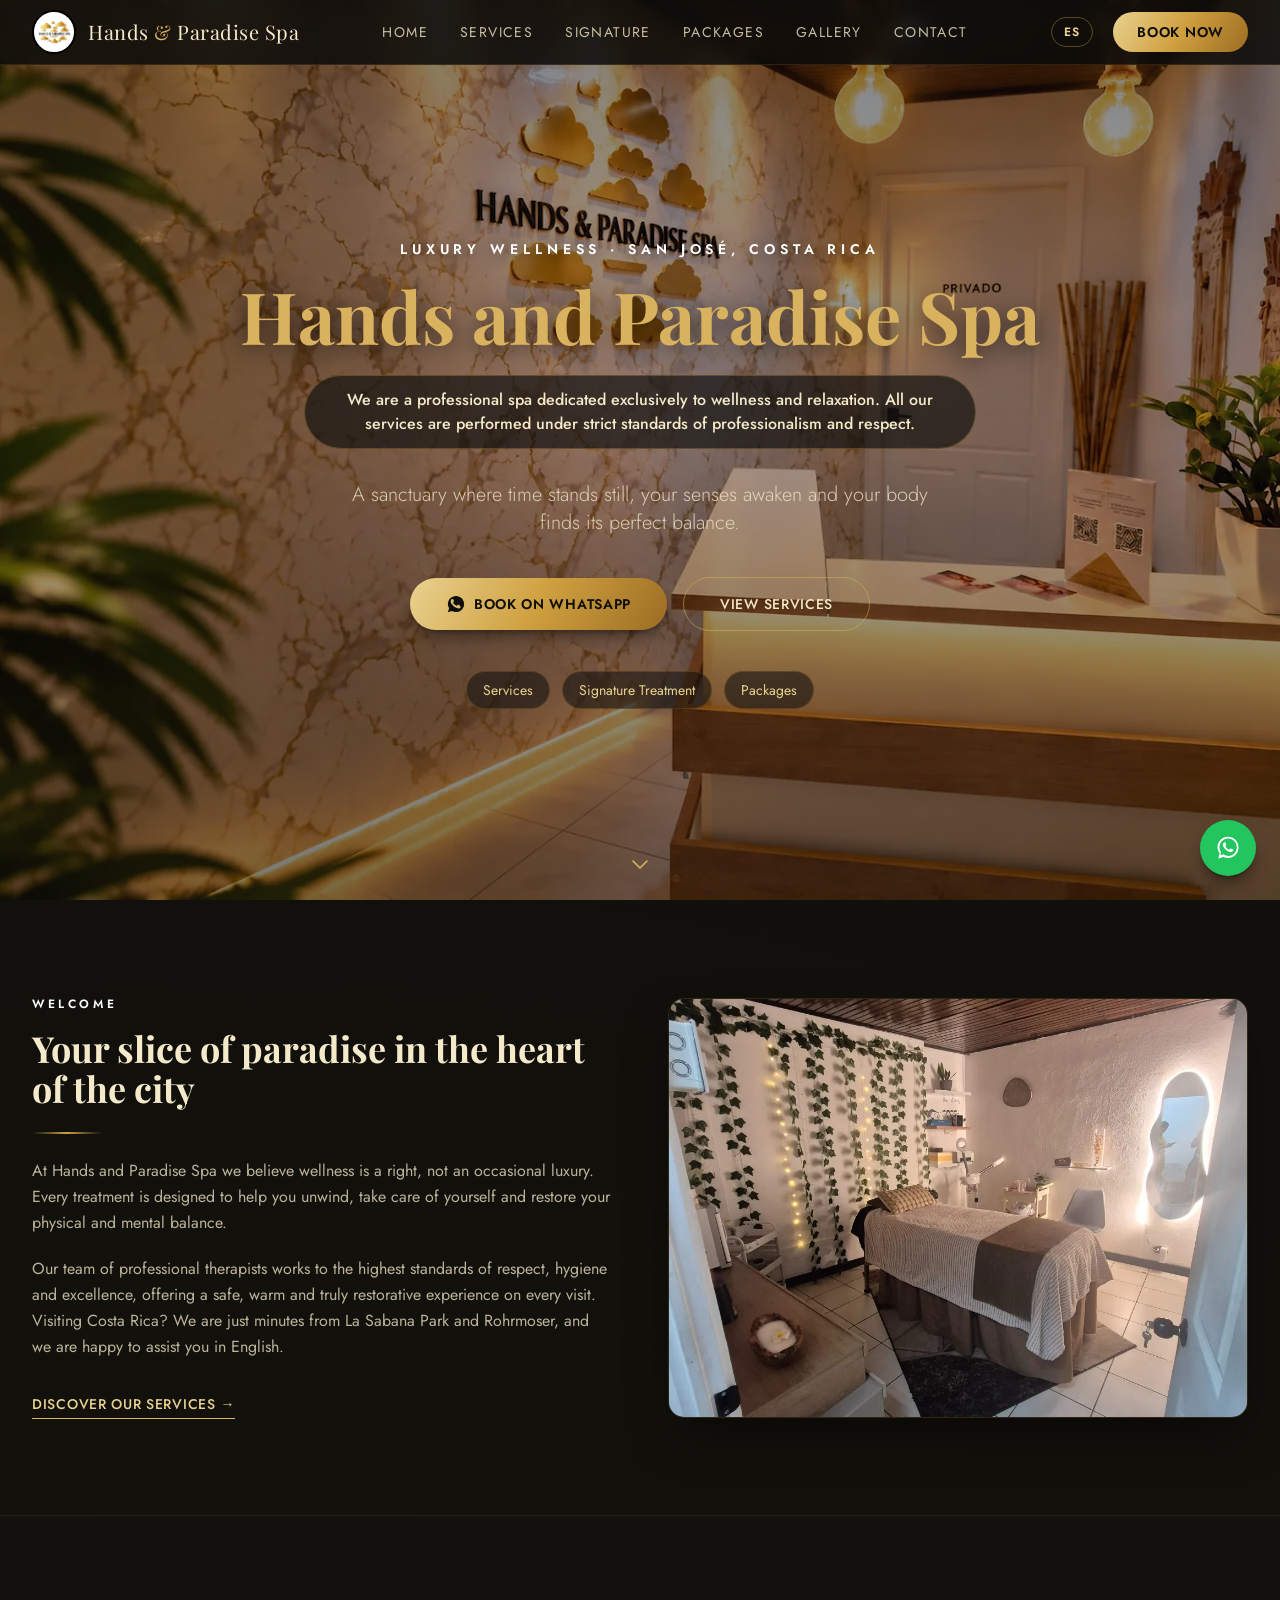
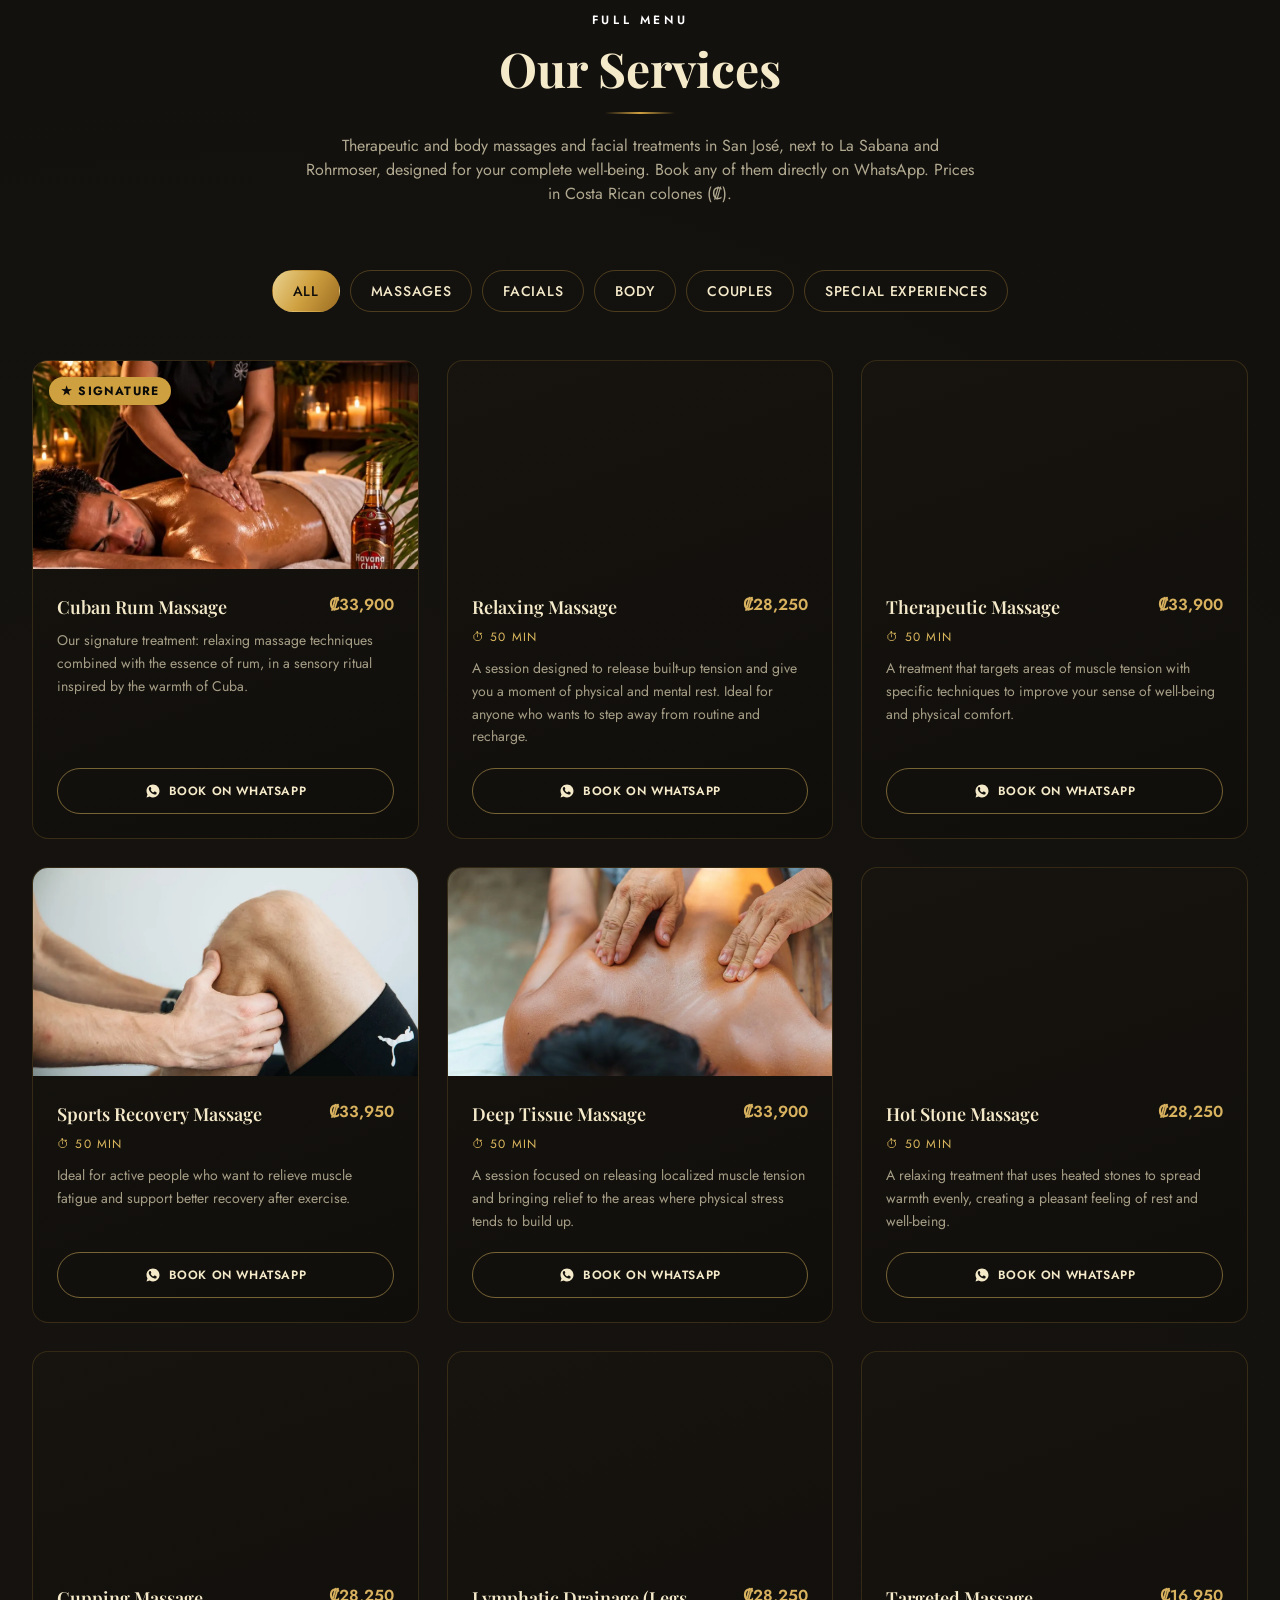
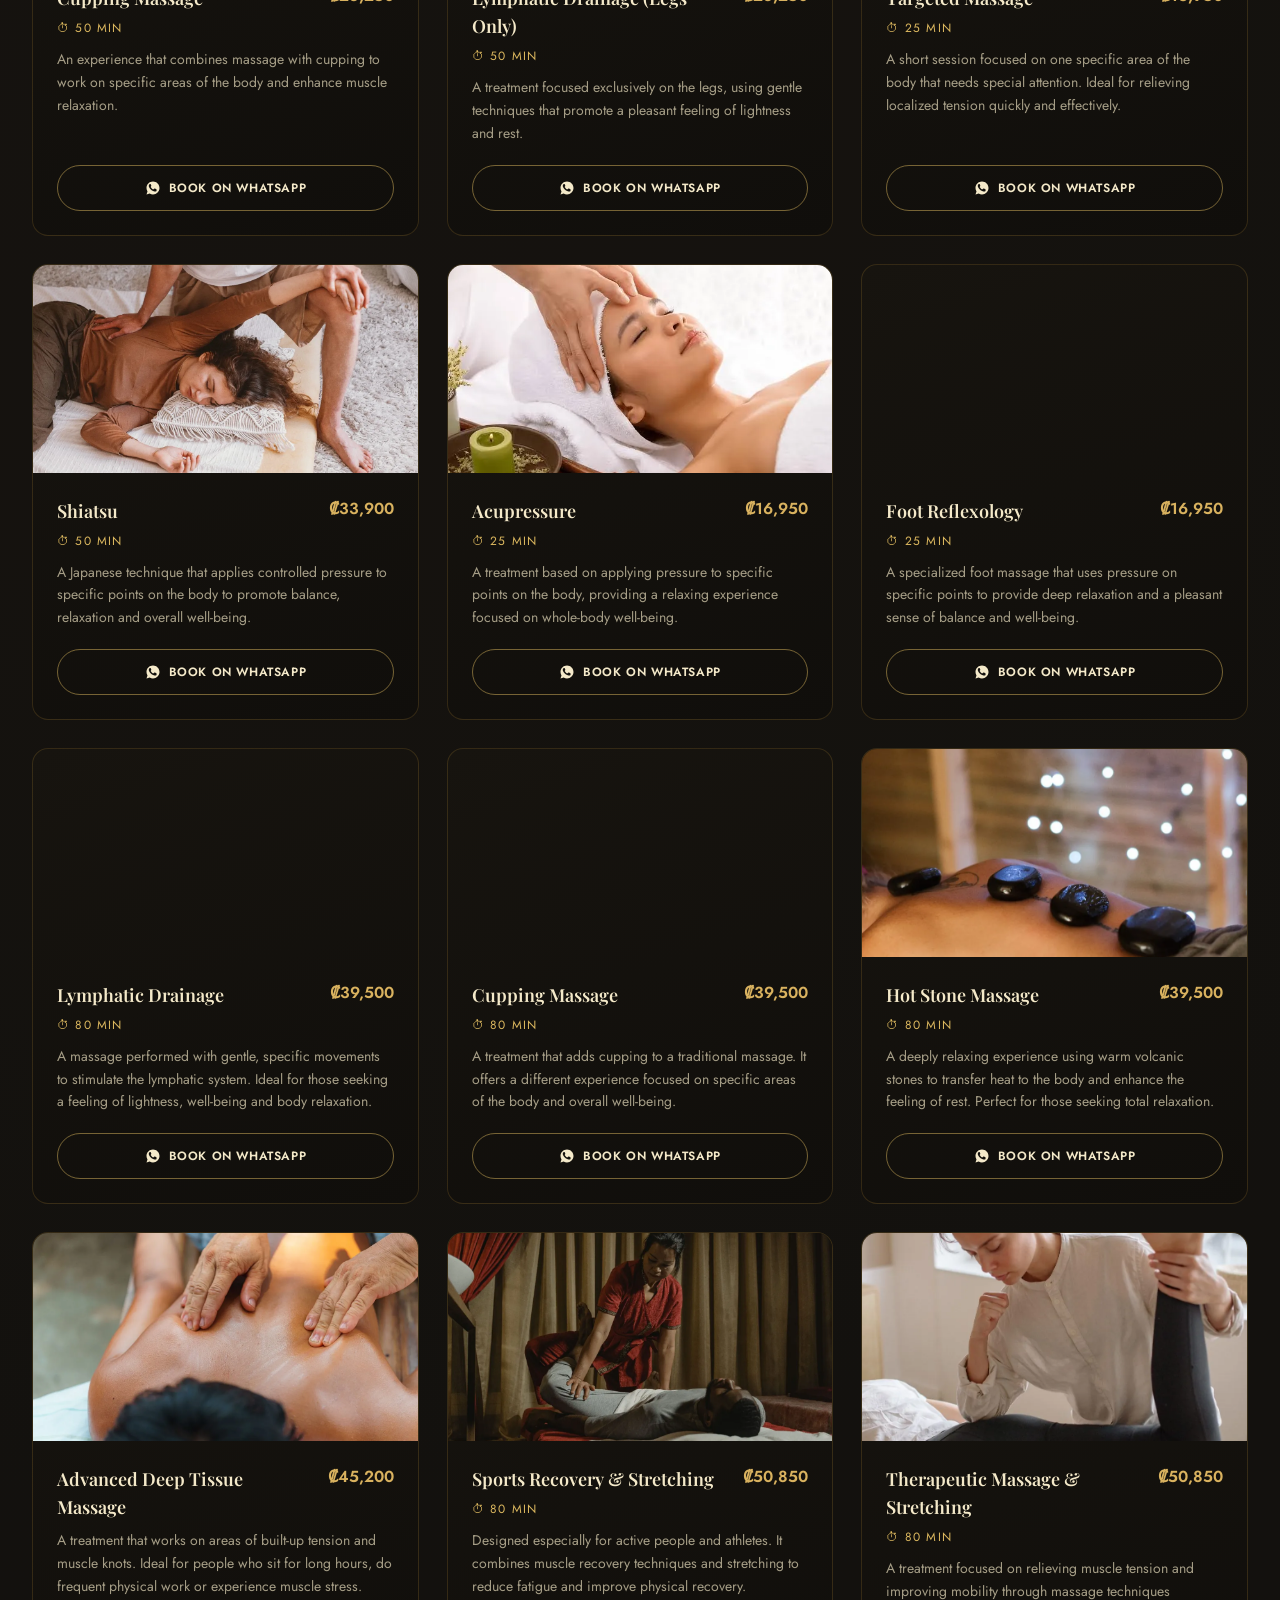
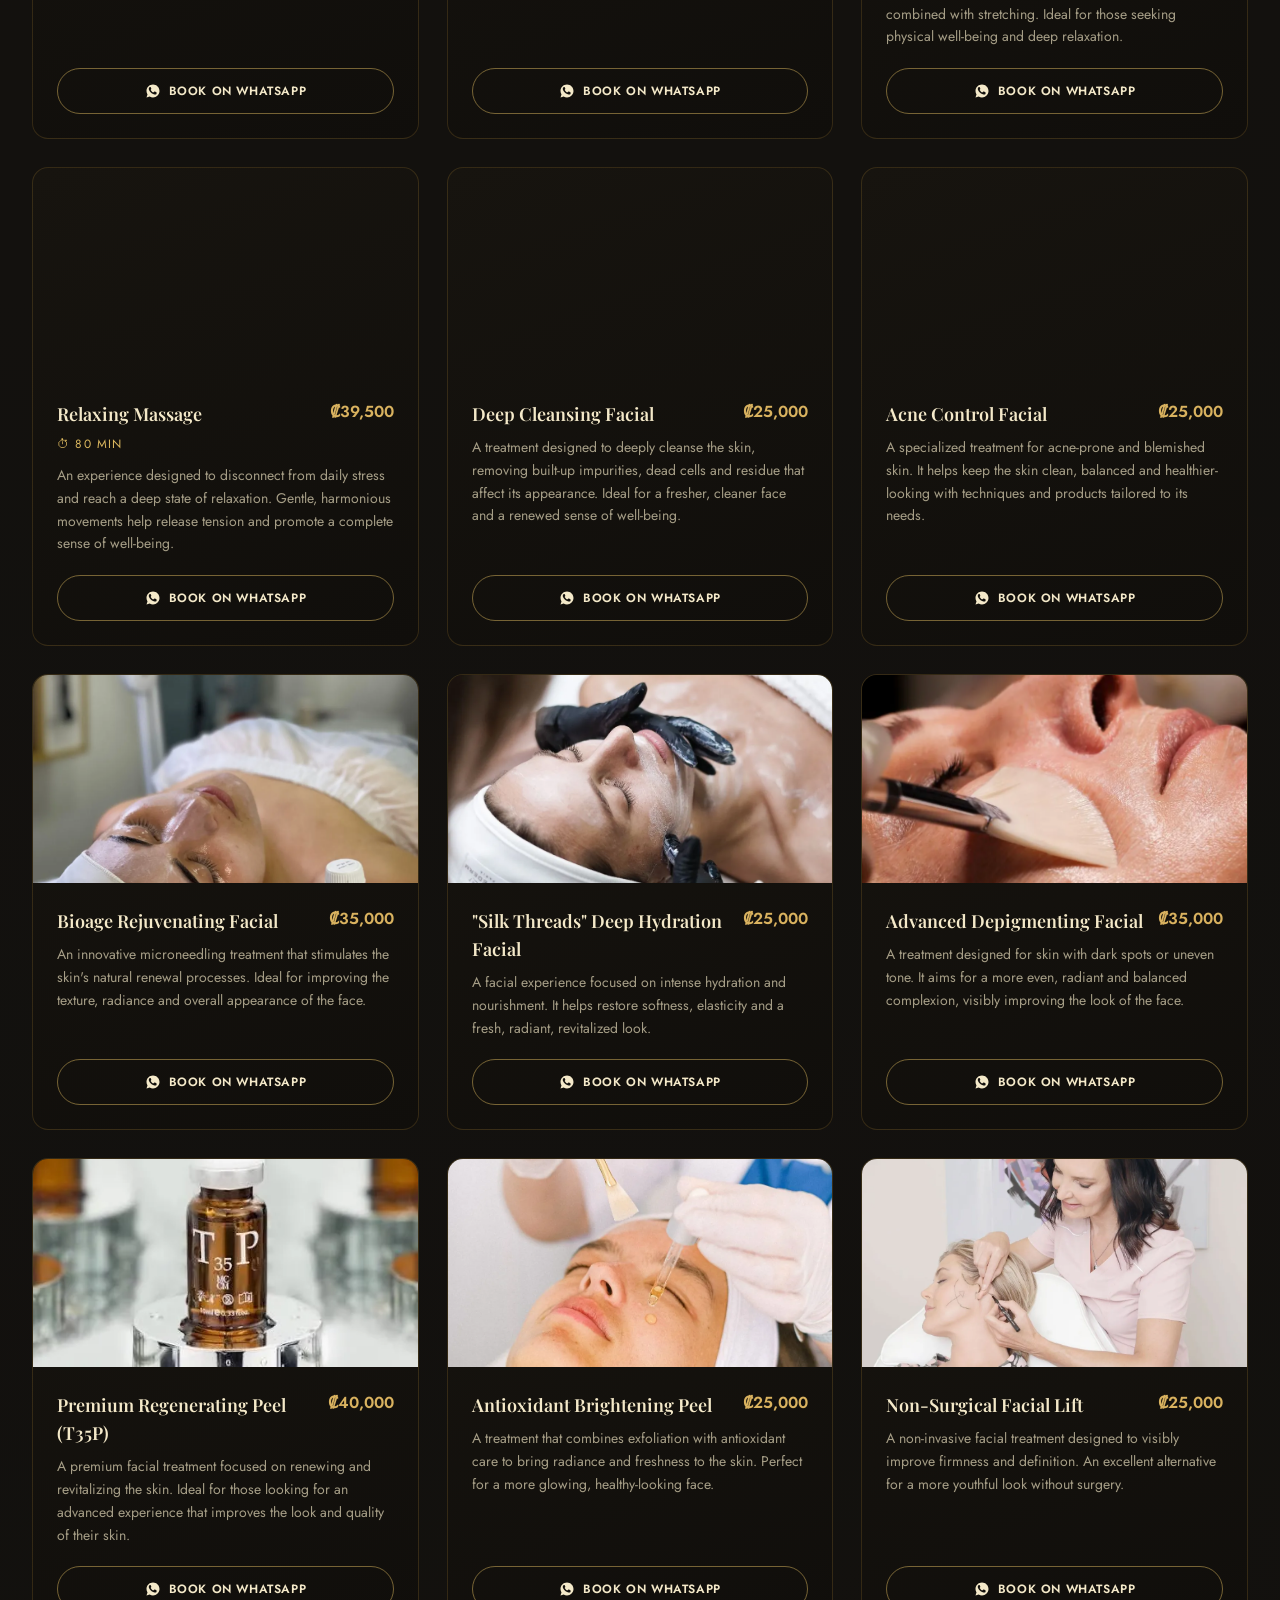
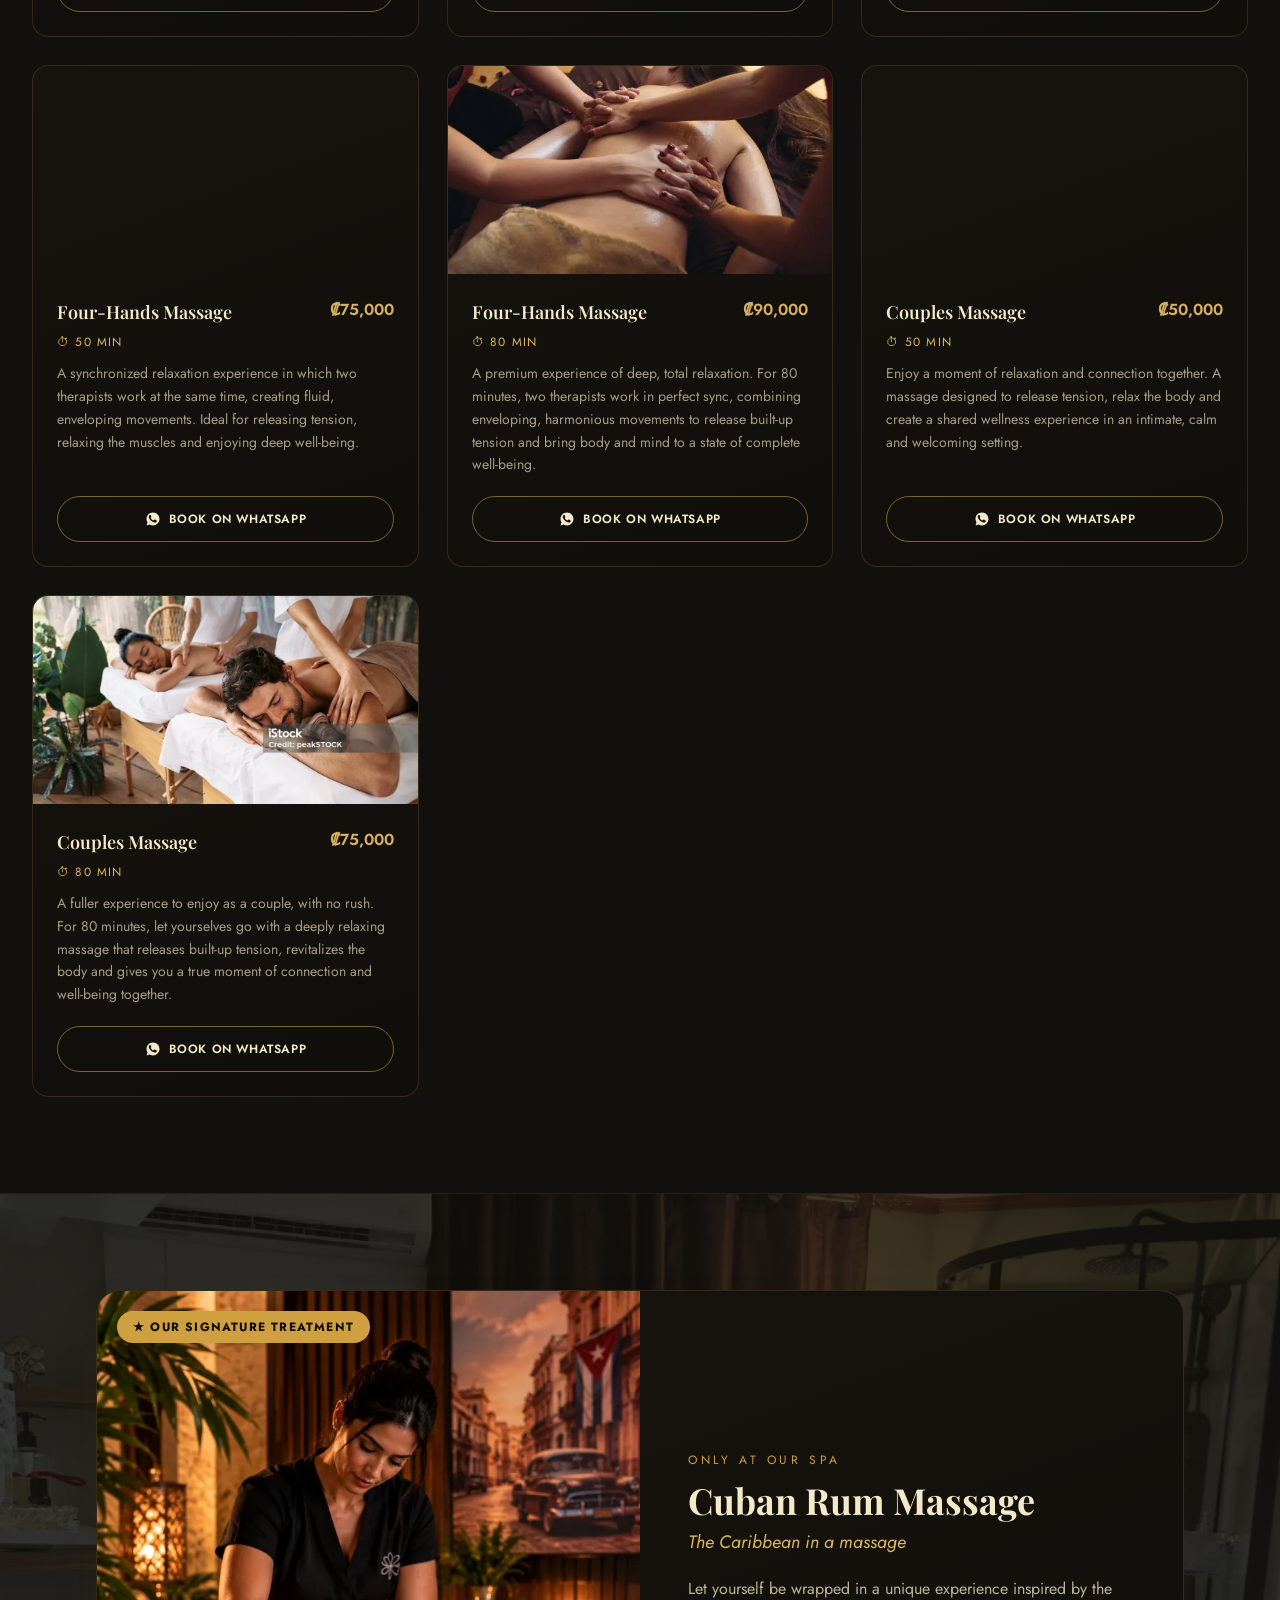
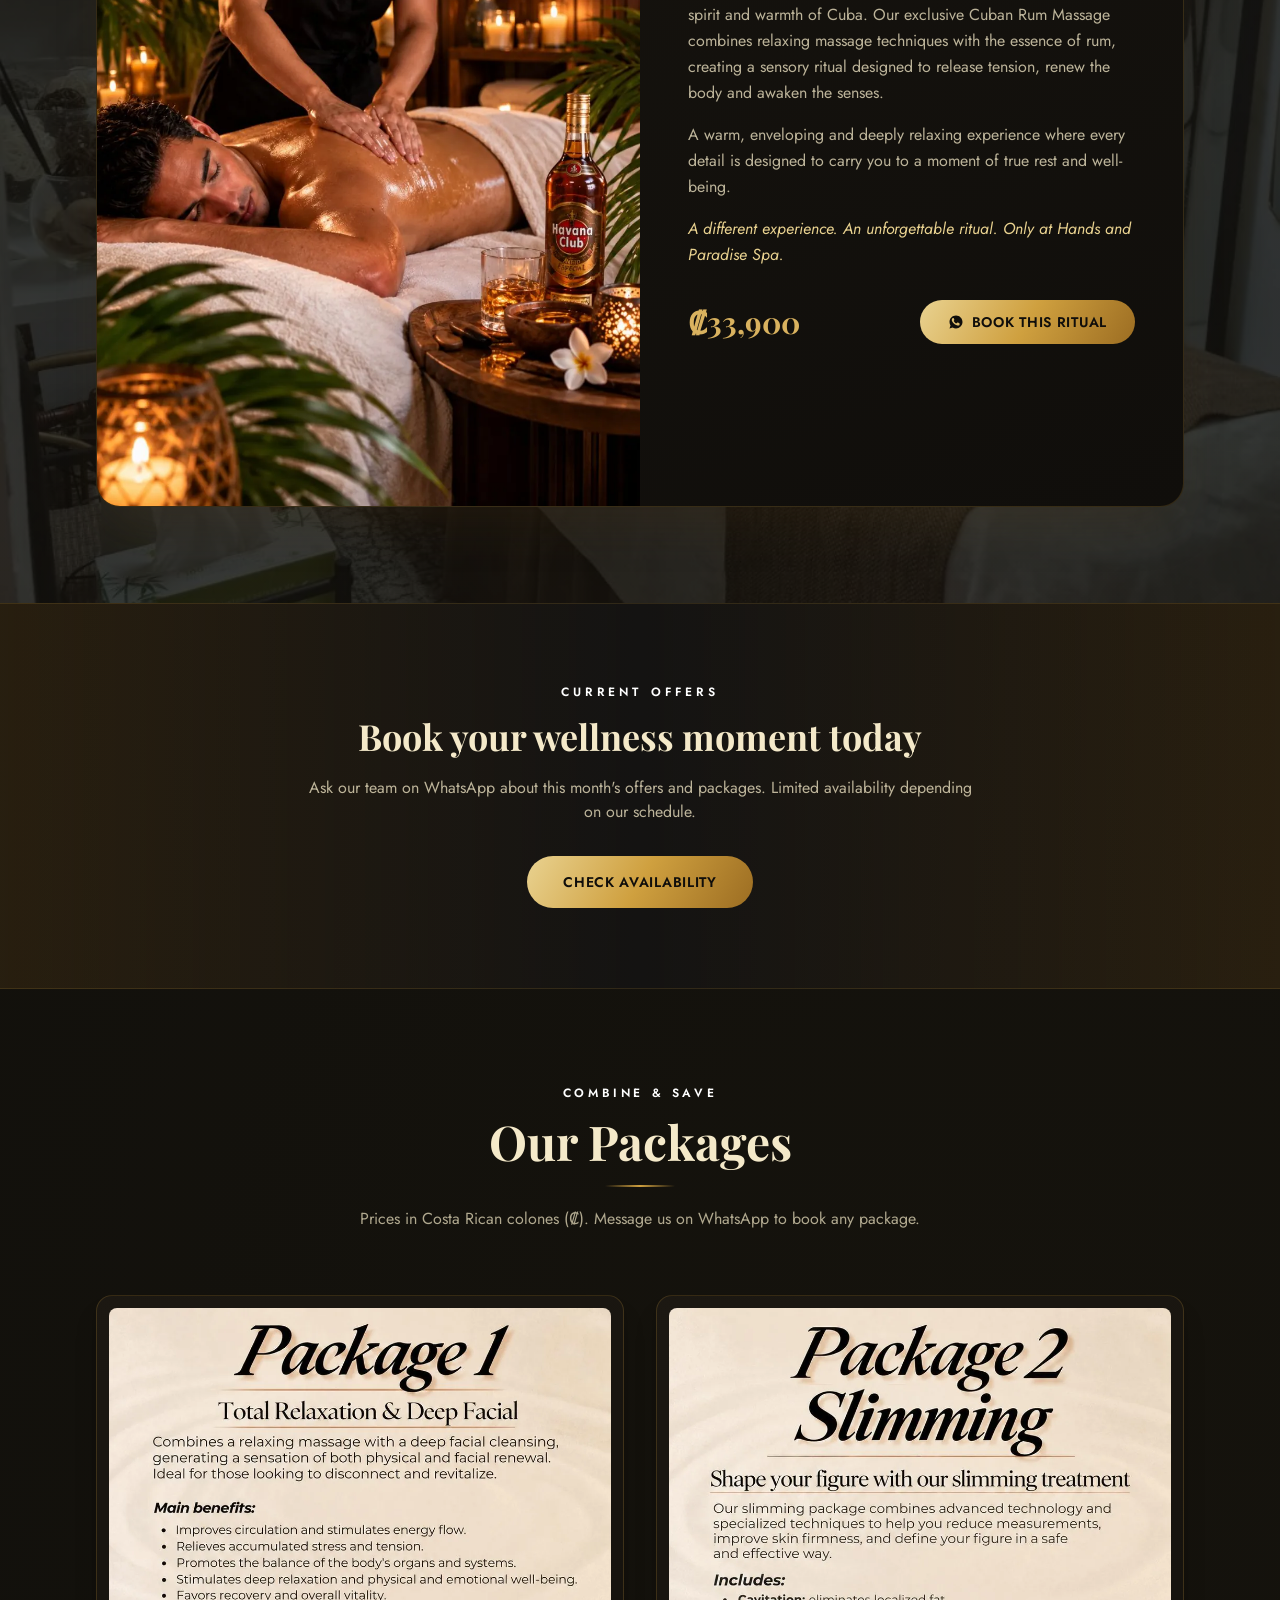
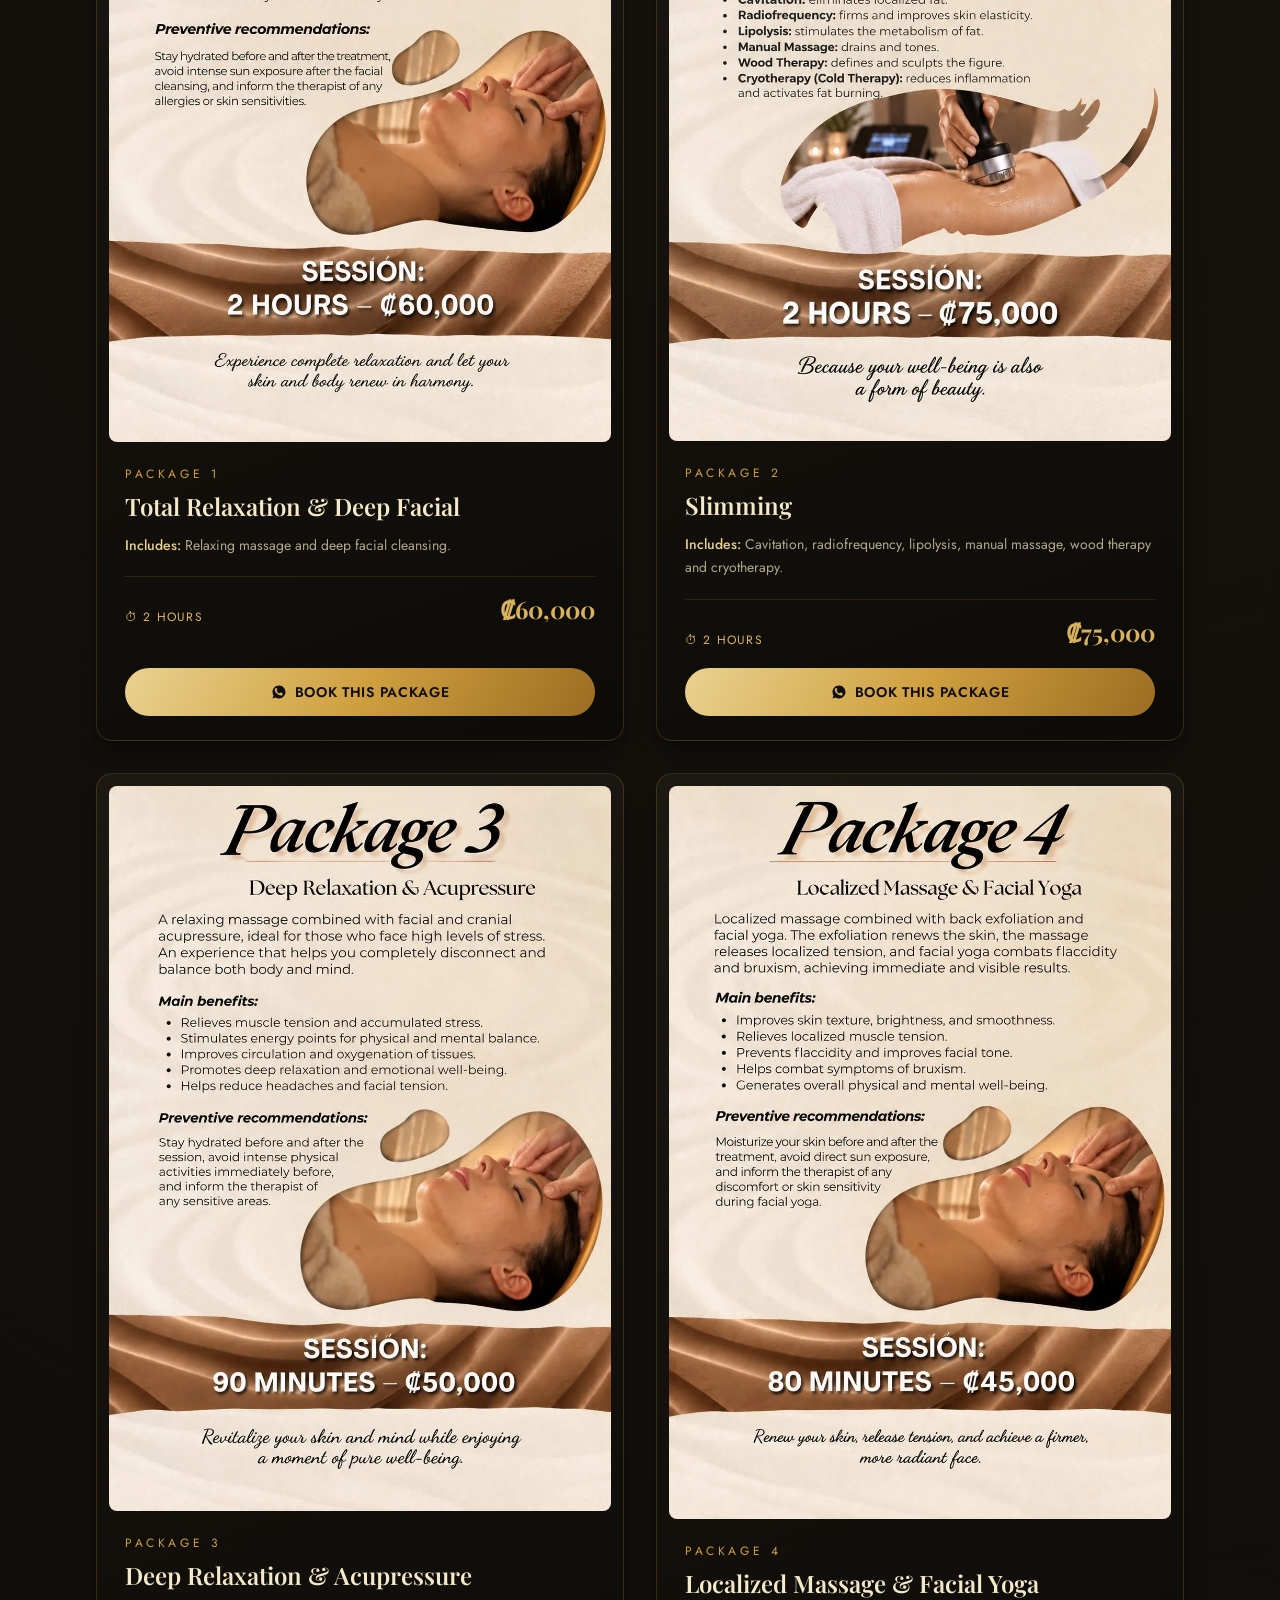
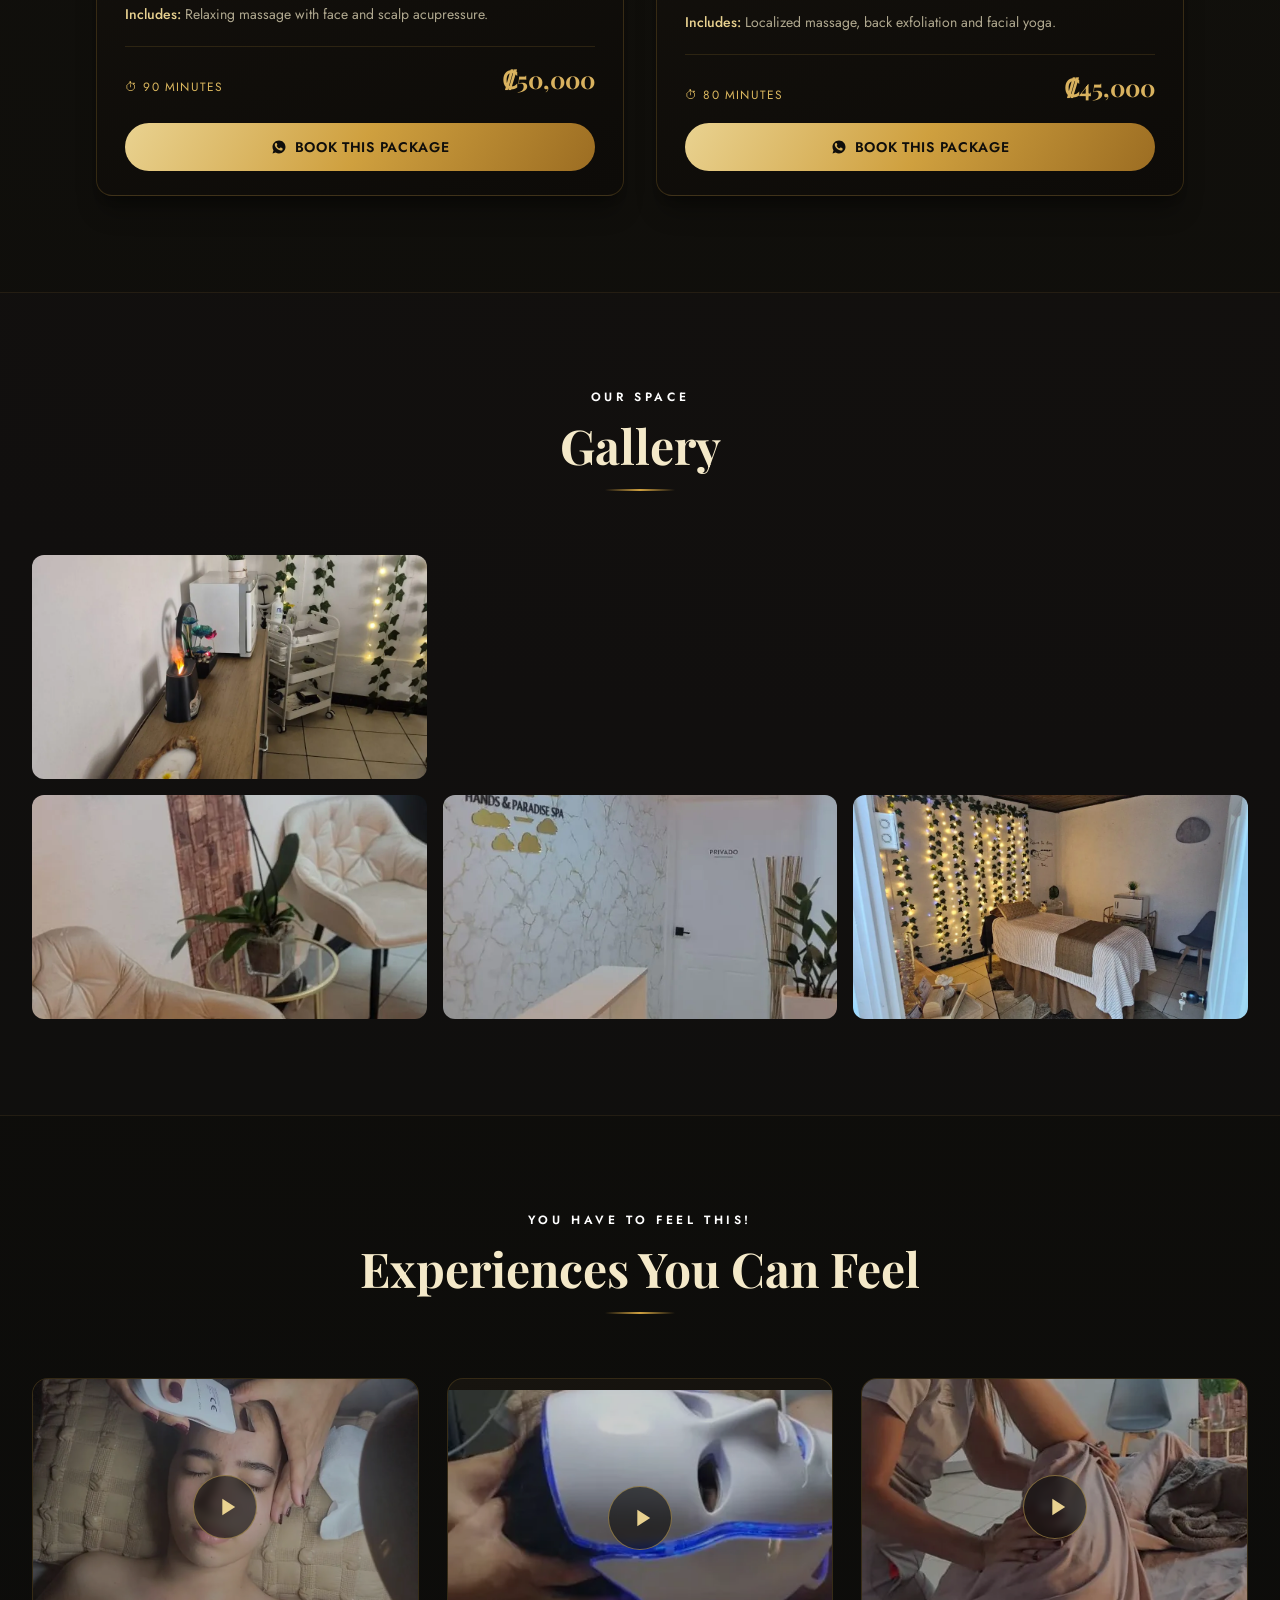
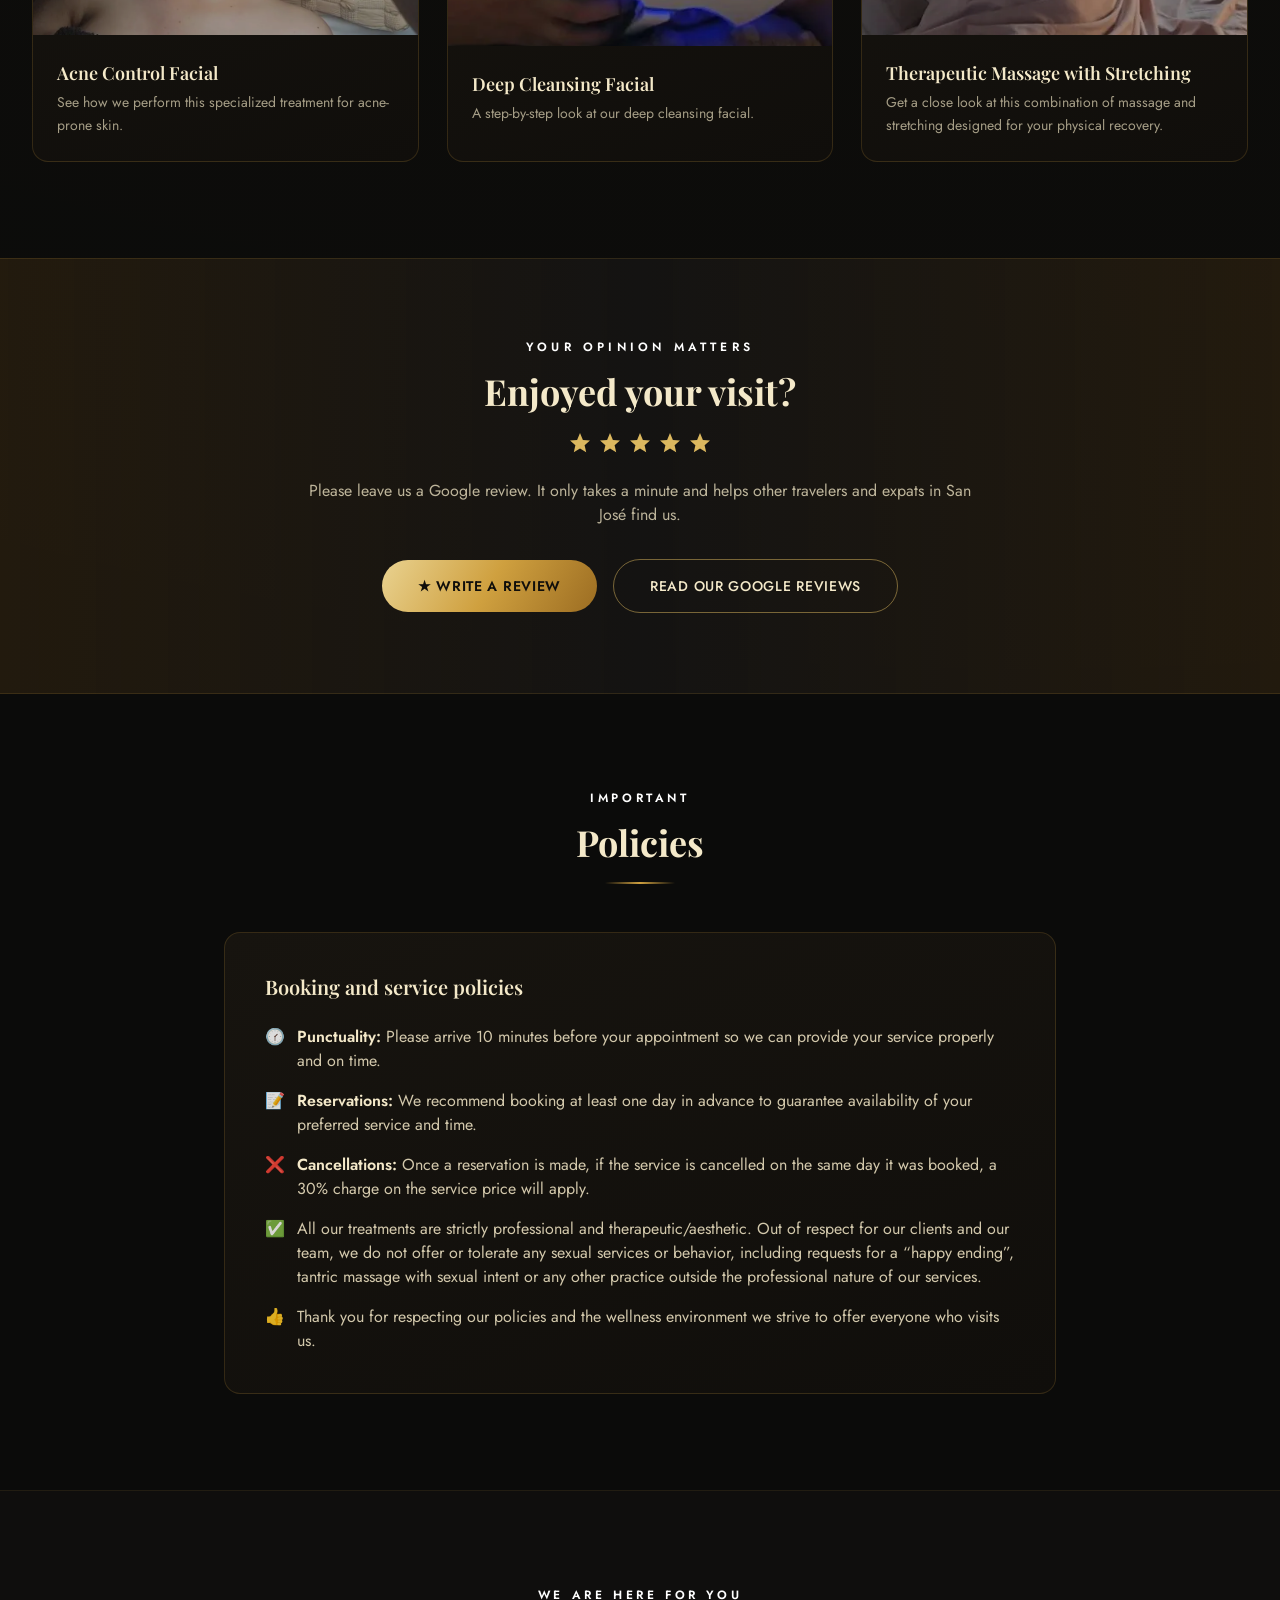
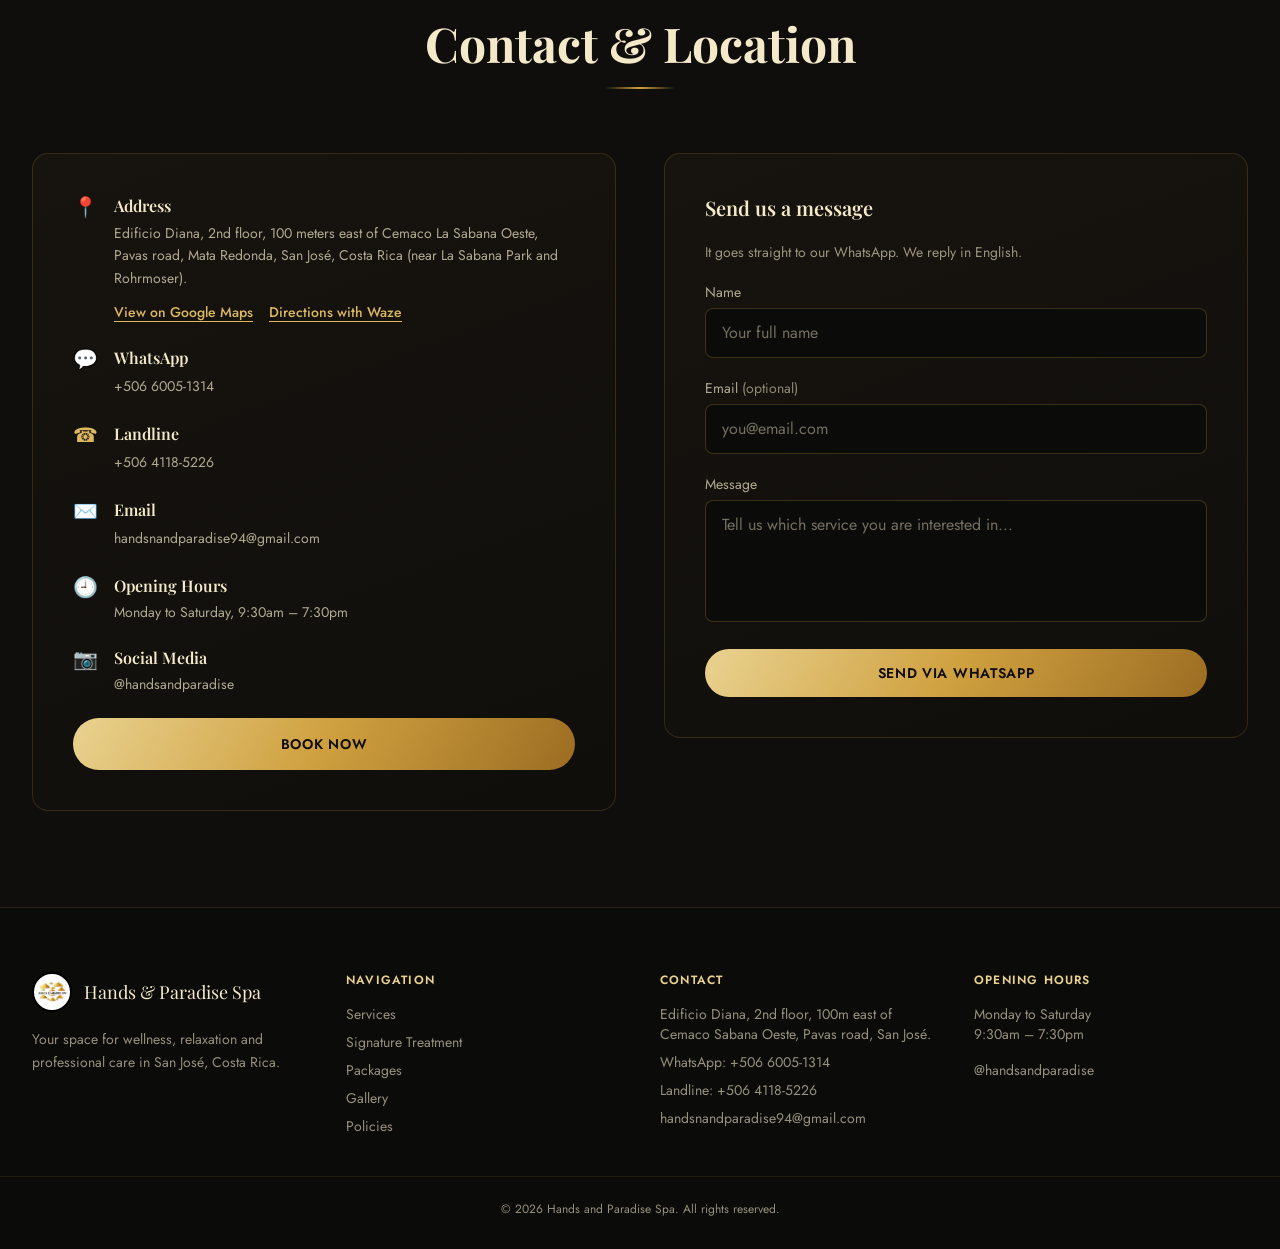
==== en/index.html @ 5fa5d36f "Optimiza rendimiento, SEO local, reservas por WhatsApp y accesibilidad - Portada local en WebP (1,7 " ====
<!DOCTYPE html>
<html lang="en">
<head>
<meta charset="UTF-8">
<meta name="viewport" content="width=device-width, initial-scale=1.0">
<meta name="color-scheme" content="dark">
<meta name="theme-color" content="#0b0b0a">
<script>document.documentElement.classList.add('js');</script>
<title>Day Spa in San José, Costa Rica · La Sabana &amp; Rohrmoser | Hands &amp; Paradise</title>
<meta name="description" content="Hands and Paradise Spa in San José, Costa Rica (La Sabana / Rohrmoser): therapeutic massage, couples massage, hot stones, facials and wellness packages. English-friendly. Book on WhatsApp.">
<meta name="robots" content="index, follow">
<meta name="author" content="Hands and Paradise Spa">
<link rel="canonical" href="https://handsandparadisespa.com/en/">
<link rel="alternate" hreflang="es" href="https://handsandparadisespa.com/">
<link rel="alternate" hreflang="en" href="https://handsandparadisespa.com/en/">
<link rel="alternate" hreflang="x-default" href="https://handsandparadisespa.com/">

<meta property="og:title" content="Day Spa in San José, Costa Rica · La Sabana &amp; Rohrmoser | Hands &amp; Paradise">
<meta property="og:description" content="Massage, facials and premium wellness packages near La Sabana, San José, Costa Rica.">
<meta property="og:type" content="website">
<meta property="og:url" content="https://handsandparadisespa.com/en/">
<meta property="og:image" content="https://handsandparadisespa.com/img/portada-hands-and-paradise-spa-og.jpg">
<meta property="og:image:width" content="1200">
<meta property="og:image:height" content="675">
<meta property="og:image:alt" content="Reception at Hands and Paradise Spa with warm lighting">
<meta property="og:locale" content="en_US">
<meta property="og:locale:alternate" content="es_CR">
<meta property="og:site_name" content="Hands and Paradise Spa">

<meta name="twitter:card" content="summary_large_image">
<meta name="twitter:title" content="Day Spa in San José, Costa Rica · La Sabana &amp; Rohrmoser | Hands &amp; Paradise">
<meta name="twitter:description" content="Massage, facials and premium wellness packages in San José, Costa Rica.">
<meta name="twitter:image" content="https://handsandparadisespa.com/img/portada-hands-and-paradise-spa-og.jpg">

<script type="application/ld+json">
{
  "@context": "https://schema.org",
  "@type": "DaySpa",
  "@id": "https://handsandparadisespa.com/#spa",
  "name": "Hands and Paradise Spa",
  "description": "Hands and Paradise Spa: therapeutic massage, facials and premium wellness experiences in San José, Costa Rica (La Sabana Oeste / Rohrmoser area).",
  "url": "https://handsandparadisespa.com/en/",
  "inLanguage": "en",
  "telephone": "+506 6005-1314",
  "email": "handsnandparadise94@gmail.com",
  "address": {
    "@type": "PostalAddress",
    "streetAddress": "Mata Redonda, 100 metros Este de Cemaco La Sabana Oeste, carretera Pavas, Edificio Diana, 2da planta",
    "addressLocality": "San José",
    "addressRegion": "San José",
    "addressCountry": "CR"
  },
  "geo": {
    "@type": "GeoCoordinates",
    "latitude": 9.93643,
    "longitude": -84.11182
  },
  "areaServed": [
    "La Sabana",
    "Rohrmoser",
    "Pavas",
    "San José, Costa Rica"
  ],
  "hasMap": "https://maps.app.goo.gl/EFnR2uUWaTrLCwTR7?g_st=aw",
  "openingHoursSpecification": {
    "@type": "OpeningHoursSpecification",
    "dayOfWeek": [
      "Monday",
      "Tuesday",
      "Wednesday",
      "Thursday",
      "Friday",
      "Saturday"
    ],
    "opens": "09:30",
    "closes": "19:30"
  },
  "priceRange": "₡16.950 – ₡90.000",
  "currenciesAccepted": "CRC",
  "image": [
    "https://handsandparadisespa.com/img/portada-hands-and-paradise-spa-og.jpg",
    "https://handsandparadisespa.com/img/portada-hands-and-paradise-spa.webp"
  ],
  "logo": "https://handsandparadisespa.com/img/favicon-512.png"
}
</script>
<!-- REVISAR: geo sale del enlace de Waze (hd1u0tbzeu); confirmar que coincide con el pin de Google Business. sameAs (Instagram/Facebook) pendiente de URLs exactas. -->

<link rel="icon" href="/favicon.ico" sizes="48x48">
<link rel="icon" type="image/png" sizes="192x192" href="/img/favicon-192.png">
<link rel="icon" type="image/png" sizes="512x512" href="/img/favicon-512.png">
<link rel="apple-touch-icon" href="/img/apple-touch-icon.png">

<link rel="preload" as="image" href="/img/portada-hands-and-paradise-spa.webp" imagesrcset="/img/portada-hands-and-paradise-spa-960.webp 960w, /img/portada-hands-and-paradise-spa.webp 1600w" imagesizes="100vw" fetchpriority="high">
<link rel="preconnect" href="https://fonts.googleapis.com">
<link rel="preconnect" href="https://fonts.gstatic.com" crossorigin>
<link href="https://fonts.googleapis.com/css2?family=Playfair+Display:wght@500;600;700;800&family=Jost:wght@300;400;500;600&display=swap" rel="stylesheet">

<link rel="stylesheet" href="/css/styles.css">

<style>
  :root { color-scheme: dark; }
  html { scroll-behavior: smooth; }
  body { font-family: 'Jost', sans-serif; background-color: #0b0b0a; color: #f4ecd8; }
  h1, h2, h3, .font-display { font-family: 'Playfair Display', serif; }

  ::selection { background: #cfa03f; color: #0b0b0a; }

  .gold-text { color: #d9b25f; }
  .gold-grad {
    background: linear-gradient(120deg, #f4e9c9, #cfa03f 45%, #7d551c 70%, #e9d290);
    -webkit-background-clip: text;
    background-clip: text;
    color: transparent;
    -webkit-text-fill-color: transparent;
  }
  .gold-line {
    width: 70px; height: 2px;
    background: linear-gradient(90deg, transparent, #cfa03f, transparent);
  }
  .card-surface {
    background: linear-gradient(160deg, #17140f, #100e0b);
    border: 1px solid rgba(207,160,63,0.18);
  }
  .card-surface:hover {
    border-color: rgba(207,160,63,0.55);
    transform: translateY(-4px);
  }
  .btn-primary {
    background: linear-gradient(120deg, #e9d290, #cfa03f, #9c6d22);
    color: #100e0b;
  }
  .btn-primary:hover { filter: brightness(1.08); }

  .js .reveal { opacity: 0; transform: translateY(28px); transition: opacity .8s ease, transform .8s ease; }
  .js .reveal.visible { opacity: 1; transform: translateY(0); }

  .nav-link { position: relative; }
  .nav-link::after {
    content: ""; position: absolute; left: 0; bottom: -4px; width: 0%; height: 1px;
    background: #cfa03f; transition: width .3s ease;
  }
  .nav-link:hover::after { width: 100%; }

  .focus-gold:focus-visible {
    outline: 2px solid #cfa03f;
    outline-offset: 3px;
  }

  ::-webkit-scrollbar { width: 10px; }
  ::-webkit-scrollbar-track { background: #0b0b0a; }
  ::-webkit-scrollbar-thumb { background: #7d551c; border-radius: 10px; }

  .texture {
    background-image: radial-gradient(circle at 20% 20%, rgba(207,160,63,0.06), transparent 40%),
                       radial-gradient(circle at 80% 60%, rgba(207,160,63,0.05), transparent 45%);
  }

  #reserva-modal, #toast, #video-modal {
    transition: opacity .3s ease, transform .3s ease;
  }

  .package-frame {
    background: linear-gradient(160deg, #1c1812, #0d0b08);
  }

  .hero-in { animation: heroIn .9s ease both; }
  @keyframes heroIn { from { transform: translateY(18px); } to { transform: none; } }

  .filter-btn[aria-pressed="true"] {
    background: linear-gradient(120deg, #e9d290, #cfa03f, #9c6d22);
    color: #100e0b;
    border-color: transparent;
  }

  @media (prefers-reduced-motion: reduce) {
    html { scroll-behavior: auto; }
    *, *::before, *::after {
      animation-duration: .01ms !important;
      animation-iteration-count: 1 !important;
      transition-duration: .01ms !important;
    }
    .js .reveal { opacity: 1; transform: none; }
    .card-surface:hover { transform: none; }
  }
</style>
</head>
<body class="antialiased texture">

<!-- NAV -->
<header class="fixed top-0 inset-x-0 z-50 bg-ink-900/85 backdrop-blur border-b border-gold-400/15">
  <div class="max-w-7xl mx-auto px-5 sm:px-8 flex items-center justify-between h-18 py-2.5">
    <a href="#inicio" class="flex items-center gap-3 focus-gold rounded">
      <img src="/img/logo-de-hands-and-paradise-spa.webp" width="600" height="400" alt="Hands and Paradise Spa logo" class="h-11 w-11 object-contain rounded-full border-2 border-black p-0.5 bg-white">
      <span class="font-display text-lg sm:text-xl tracking-wide text-gold-100">Hands <span class="gold-text">&amp;</span> Paradise <span class="hidden sm:inline">Spa</span></span>
    </a>

    <nav class="hidden lg:flex items-center gap-8 text-sm uppercase tracking-widest text-gold-100/80" aria-label="Main navigation">
      <a href="#inicio" class="nav-link hover:text-gold-300 focus-gold">Home</a>
      <a href="#servicios" class="nav-link hover:text-gold-300 focus-gold">Services</a>
      <a href="#insignia" class="nav-link hover:text-gold-300 focus-gold">Signature</a>
      <a href="#paquetes" class="nav-link hover:text-gold-300 focus-gold">Packages</a>
      <a href="#galeria" class="nav-link hover:text-gold-300 focus-gold">Gallery</a>
      <a href="#contacto" class="nav-link hover:text-gold-300 focus-gold">Contact</a>
    </nav>

    <div class="flex items-center gap-3 sm:gap-5">
    <a href="/" hreflang="es" lang="es" title="Ver esta página en español" class="focus-gold text-xs font-semibold uppercase tracking-widest text-gold-200 hover:text-gold-100 border border-gold-400/40 hover:border-gold-300 rounded-full px-3 py-1.5 transition">ES</a>
    <button onclick="abrirReserva()" class="hidden lg:inline-flex btn-primary font-semibold text-sm uppercase tracking-wider px-6 py-2.5 rounded-full transition focus-gold">
      Book Now
    </button>

    <button id="menuBtn" aria-label="Open menu" aria-expanded="false" aria-controls="mobileMenu" class="lg:hidden text-gold-200 focus-gold p-2">
      <svg xmlns="http://www.w3.org/2000/svg" class="h-7 w-7" fill="none" viewBox="0 0 24 24" stroke="currentColor" stroke-width="1.6">
        <path stroke-linecap="round" stroke-linejoin="round" d="M4 6h16M4 12h16M4 18h16" />
      </svg>
    </button>
    </div>
  </div>

  <!-- Mobile menu -->
  <div id="mobileMenu" class="lg:hidden hidden flex-col bg-ink-900 border-t border-gold-400/15 px-6 py-5 gap-1 text-gold-100">
    <a href="#inicio" class="py-3 border-b border-gold-400/10 focus-gold">Home</a>
    <a href="#servicios" class="py-3 border-b border-gold-400/10 focus-gold">Services</a>
    <a href="#insignia" class="py-3 border-b border-gold-400/10 focus-gold">Signature Treatment</a>
    <a href="#paquetes" class="py-3 border-b border-gold-400/10 focus-gold">Packages</a>
    <a href="#galeria" class="py-3 border-b border-gold-400/10 focus-gold">Gallery</a>
    <a href="#politicas" class="py-3 border-b border-gold-400/10 focus-gold">Policies</a>
    <a href="#contacto" class="py-3 focus-gold">Contact</a>
    <button onclick="abrirReserva()" class="btn-primary mt-4 font-semibold text-sm uppercase tracking-wider px-6 py-3 rounded-full focus-gold">Book Now</button>
  </div>
</header>

<main>

<!-- HERO -->
<section id="inicio" class="relative min-h-screen flex items-center justify-center pt-28 pb-16 overflow-hidden">
  <div class="absolute inset-0">
    <img src="/img/portada-hands-and-paradise-spa.webp" srcset="/img/portada-hands-and-paradise-spa-960.webp 960w, /img/portada-hands-and-paradise-spa.webp 1600w" sizes="100vw" width="1600" height="900" fetchpriority="high" alt="Reception at Hands and Paradise Spa in La Sabana Oeste, San José, with warm lighting and luxury decor" class="w-full h-full object-cover">
    <div class="absolute inset-0 bg-gradient-to-b from-ink-900/50 via-ink-900/35 to-ink-900/55"></div>
  </div>

  <div class="relative z-10 max-w-4xl mx-auto px-6 text-center">
    <p class="hero-in uppercase tracking-[0.35em] text-white text-xs sm:text-sm mb-5 font-semibold" style="text-shadow: 0 2px 16px rgba(0,0,0,0.65)">Luxury Wellness<span class="hidden sm:inline"> · </span><br class="sm:hidden">San José, Costa Rica</p>
    <h1 class="hero-in font-display text-4xl sm:text-6xl md:text-7xl leading-tight gold-text font-bold mb-6" style="text-shadow: 0 4px 24px rgba(0,0,0,0.65)">
      Hands and Paradise Spa
    </h1>

    <p class="hero-in inline-block bg-ink-800/70 border border-gold-400/30 rounded-full px-5 py-3 text-sm sm:text-base font-medium text-gold-100 mb-8 max-w-2xl leading-relaxed">
      We are a professional spa dedicated exclusively to wellness and relaxation. All our services are performed under strict standards of professionalism and respect.
    </p>

    <p class="hero-in text-gold-100/80 text-lg sm:text-xl font-light mb-10 max-w-xl mx-auto">
      A sanctuary where time stands still, your senses awaken and your body finds its perfect balance.
    </p>

    <div class="hero-in flex flex-col sm:flex-row items-center justify-center gap-4">
      <a href="https://wa.me/50660051314?text=Hi%2C%20I%20would%20like%20to%20book%20an%20appointment%20at%20Hands%20and%20Paradise%20Spa" target="_blank" rel="noopener" data-track="whatsapp" data-service="general" class="btn-primary inline-flex items-center justify-center gap-2 font-semibold uppercase tracking-wider px-9 py-4 rounded-full text-sm shadow-lg shadow-black/40 focus-gold w-full sm:w-auto">
        <svg xmlns="http://www.w3.org/2000/svg" viewBox="0 0 32 32" class="h-5 w-5" fill="currentColor" aria-hidden="true"><path d="M16 3C8.8 3 3 8.8 3 15.9c0 2.5.7 4.9 2 7L3 29l6.3-2a13 13 0 0 0 6.7 1.8c7.2 0 13-5.8 13-12.9S23.2 3 16 3zm7.6 18.3c-.3.9-1.9 1.7-2.6 1.8-.7.1-1.5.2-4.9-1.1-4.1-1.7-6.7-5.8-6.9-6.1-.2-.3-1.6-2.2-1.6-4.1 0-2 1-2.9 1.4-3.3.3-.4.8-.5 1-.5h.7c.2 0 .5 0 .8.6l1.1 2.7c.1.2.2.5 0 .8l-.4.6-.6.6c-.2.2-.4.4-.2.8.2.4 1 1.7 2.2 2.7 1.5 1.3 2.7 1.7 3.1 1.9.4.2.6.2.8-.1l1.2-1.4c.3-.4.5-.3.9-.2l2.6 1.2c.4.2.6.3.7.4.1.2.1.9-.2 1.8z"/></svg>Book on WhatsApp
      </a>
      <a href="#servicios" class="border border-gold-300/50 text-gold-100 hover:bg-gold-300/10 font-medium uppercase tracking-wider px-9 py-4 rounded-full text-sm transition focus-gold w-full sm:w-auto text-center">
        View Services
      </a>
    </div>

    <div class="hero-in flex flex-wrap items-center justify-center gap-3 mt-10 text-xs sm:text-sm">
      <a href="#servicios" class="px-4 py-2 rounded-full bg-ink-800/60 border border-gold-400/20 hover:border-gold-300 text-gold-200 transition focus-gold">Services</a>
      <a href="#insignia" class="px-4 py-2 rounded-full bg-ink-800/60 border border-gold-400/20 hover:border-gold-300 text-gold-200 transition focus-gold">Signature Treatment</a>
      <a href="#paquetes" class="px-4 py-2 rounded-full bg-ink-800/60 border border-gold-400/20 hover:border-gold-300 text-gold-200 transition focus-gold">Packages</a>
    </div>
  </div>

  <div class="absolute bottom-6 left-1/2 -translate-x-1/2 text-gold-300 animate-bounce z-10" aria-hidden="true">
    <svg xmlns="http://www.w3.org/2000/svg" class="h-6 w-6" fill="none" viewBox="0 0 24 24" stroke="currentColor" stroke-width="1.5">
      <path stroke-linecap="round" stroke-linejoin="round" d="M19 9l-7 7-7-7" />
    </svg>
  </div>
</section>

<!-- BIENVENIDA / SOBRE NOSOTROS -->
<section class="max-w-7xl mx-auto px-6 sm:px-8 py-24 grid md:grid-cols-2 gap-14 items-center">
  <div class="reveal">
    <p class="uppercase tracking-[0.3em] text-white text-xs mb-4 font-semibold">Welcome</p>
    <h2 class="font-display text-3xl sm:text-4xl font-bold text-gold-100 mb-6 leading-snug">
      Your slice of paradise in the heart of the city
    </h2>
    <div class="gold-line mb-6"></div>
    <p class="text-gold-100/75 leading-relaxed mb-5">
      At Hands and Paradise Spa we believe wellness is a right, not an occasional luxury. Every treatment
      is designed to help you unwind, take care of yourself and restore your physical and mental balance.
    </p>
    <p class="text-gold-100/75 leading-relaxed mb-8">
      Our team of professional therapists works to the highest standards of respect, hygiene and
      excellence, offering a safe, warm and truly restorative experience on every visit. Visiting Costa Rica? We are
      just minutes from La Sabana Park and Rohrmoser, and we are happy to assist you in English.
    </p>
    <a href="#servicios" class="inline-block border-b border-gold-300 text-gold-200 hover:text-gold-100 font-medium uppercase tracking-wider text-sm pb-1 focus-gold">
      Discover our services →
    </a>
  </div>
  <div class="reveal">
    <img src="/img/terapeuta-profesional-preparando-una-experiencia-de-bienesta.webp" width="1050" height="1400" decoding="async" alt="Professional therapist preparing a wellness experience at Hands and Paradise Spa" loading="lazy" class="rounded-2xl w-full h-[420px] object-cover shadow-2xl shadow-black/50 border border-gold-400/15">
  </div>
</section>

<!-- SERVICIOS -->
<section id="servicios" class="py-24 bg-ink-800/40 border-y border-gold-400/10">
  <div class="max-w-7xl mx-auto px-6 sm:px-8">
    <div class="text-center max-w-2xl mx-auto mb-16 reveal">
      <p class="uppercase tracking-[0.3em] text-white text-xs mb-4 font-semibold">Full Menu</p>
      <h2 class="font-display text-3xl sm:text-5xl font-bold text-gold-100 mb-5">Our Services</h2>
      <div class="gold-line mx-auto mb-5"></div>
      <p class="text-gold-100/70">Therapeutic and body massages and facial treatments in San José, next to La Sabana and Rohrmoser, designed for your complete well-being. Book any of them directly on WhatsApp. Prices in Costa Rican colones (₡).</p>
    </div>

    <div class="reveal flex flex-wrap justify-center gap-2.5 mb-12" role="group" aria-label="Filter treatments">
      <button type="button" class="filter-btn border border-gold-400/30 text-gold-100 hover:border-gold-300 rounded-full px-5 py-2.5 text-xs sm:text-sm font-medium uppercase tracking-wider transition focus-gold" data-filter="todos" aria-pressed="true">All</button>
      <button type="button" class="filter-btn border border-gold-400/30 text-gold-100 hover:border-gold-300 rounded-full px-5 py-2.5 text-xs sm:text-sm font-medium uppercase tracking-wider transition focus-gold" data-filter="masajes" aria-pressed="false">Massages</button>
      <button type="button" class="filter-btn border border-gold-400/30 text-gold-100 hover:border-gold-300 rounded-full px-5 py-2.5 text-xs sm:text-sm font-medium uppercase tracking-wider transition focus-gold" data-filter="faciales" aria-pressed="false">Facials</button>
      <button type="button" class="filter-btn border border-gold-400/30 text-gold-100 hover:border-gold-300 rounded-full px-5 py-2.5 text-xs sm:text-sm font-medium uppercase tracking-wider transition focus-gold" data-filter="corporales" aria-pressed="false">Body</button>
      <button type="button" class="filter-btn border border-gold-400/30 text-gold-100 hover:border-gold-300 rounded-full px-5 py-2.5 text-xs sm:text-sm font-medium uppercase tracking-wider transition focus-gold" data-filter="parejas" aria-pressed="false">Couples</button>
      <button type="button" class="filter-btn border border-gold-400/30 text-gold-100 hover:border-gold-300 rounded-full px-5 py-2.5 text-xs sm:text-sm font-medium uppercase tracking-wider transition focus-gold" data-filter="especiales" aria-pressed="false">Special Experiences</button>
    </div>
    <p id="filtroEstado" class="sr-only" aria-live="polite"></p>

    <div class="grid sm:grid-cols-2 lg:grid-cols-3 gap-7">

      <article class="reveal card-surface rounded-2xl overflow-hidden transition-all duration-500 flex flex-col" data-cat="masajes especiales">
        <div class="relative">
        <img src="/img/masaje-cubano-con-ron-tratamiento-insignia-de-hands-and-para.webp" alt="Cuban Rum Massage, signature treatment at Hands and Paradise Spa" loading="lazy" decoding="async" width="933" height="1400" class="w-full h-52 object-cover">
        <span class="absolute top-4 left-4 bg-gold-400 text-ink-900 text-xs font-bold uppercase tracking-widest px-3 py-1.5 rounded-full shadow-lg">★ Signature</span>
      </div>
        <div class="p-6 flex flex-col flex-1">
          <div class="flex items-start justify-between gap-3 mb-2">
            <h3 class="font-display text-lg text-gold-100 font-semibold">Cuban Rum Massage</h3>
            <span class="gold-text font-semibold whitespace-nowrap">₡33,900</span>
          </div>
          <p class="text-gold-100/65 text-sm leading-relaxed mb-5">Our signature treatment: relaxing massage techniques combined with the essence of rum, in a sensory ritual inspired by the warmth of Cuba.</p>
          <a href="https://wa.me/50660051314?text=Hi%2C%20I%27d%20like%20to%20book%3A%20Cuban%20Rum%20Massage.%20What%20availability%20do%20you%20have%3F" target="_blank" rel="noopener" data-track="whatsapp" data-service="Cuban Rum Massage" class="mt-auto inline-flex items-center justify-center gap-2 w-full border border-gold-300/50 text-gold-100 hover:bg-gold-300/10 hover:border-gold-300 rounded-full px-5 py-3.5 text-xs font-semibold uppercase tracking-wider transition focus-gold"><svg xmlns="http://www.w3.org/2000/svg" viewBox="0 0 32 32" class="h-4 w-4" fill="currentColor" aria-hidden="true"><path d="M16 3C8.8 3 3 8.8 3 15.9c0 2.5.7 4.9 2 7L3 29l6.3-2a13 13 0 0 0 6.7 1.8c7.2 0 13-5.8 13-12.9S23.2 3 16 3zm7.6 18.3c-.3.9-1.9 1.7-2.6 1.8-.7.1-1.5.2-4.9-1.1-4.1-1.7-6.7-5.8-6.9-6.1-.2-.3-1.6-2.2-1.6-4.1 0-2 1-2.9 1.4-3.3.3-.4.8-.5 1-.5h.7c.2 0 .5 0 .8.6l1.1 2.7c.1.2.2.5 0 .8l-.4.6-.6.6c-.2.2-.4.4-.2.8.2.4 1 1.7 2.2 2.7 1.5 1.3 2.7 1.7 3.1 1.9.4.2.6.2.8-.1l1.2-1.4c.3-.4.5-.3.9-.2l2.6 1.2c.4.2.6.3.7.4.1.2.1.9-.2 1.8z"/></svg>Book on WhatsApp</a>
        </div>
      </article>

      <article class="reveal card-surface rounded-2xl overflow-hidden transition-all duration-500 flex flex-col" data-cat="masajes">
        <img src="/img/masaje-relajante-de-50-minutos.webp" alt="50-minute relaxing massage" loading="lazy" decoding="async" width="933" height="1400" class="w-full h-52 object-cover">
        <div class="p-6 flex flex-col flex-1">
          <div class="flex items-start justify-between gap-3 mb-2">
            <h3 class="font-display text-lg text-gold-100 font-semibold">Relaxing Massage</h3>
            <span class="gold-text font-semibold whitespace-nowrap">₡28,250</span>
          </div>
          <p class="text-xs uppercase tracking-widest text-gold-300 mb-3">⏱ 50 min</p>
          <p class="text-gold-100/65 text-sm leading-relaxed mb-5">A session designed to release built-up tension and give you a moment of physical and mental rest. Ideal for anyone who wants to step away from routine and recharge.</p>
          <a href="https://wa.me/50660051314?text=Hi%2C%20I%27d%20like%20to%20book%3A%20Relaxing%20Massage%20%2850%20min%29.%20What%20availability%20do%20you%20have%3F" target="_blank" rel="noopener" data-track="whatsapp" data-service="Relaxing Massage (50 min)" class="mt-auto inline-flex items-center justify-center gap-2 w-full border border-gold-300/50 text-gold-100 hover:bg-gold-300/10 hover:border-gold-300 rounded-full px-5 py-3.5 text-xs font-semibold uppercase tracking-wider transition focus-gold"><svg xmlns="http://www.w3.org/2000/svg" viewBox="0 0 32 32" class="h-4 w-4" fill="currentColor" aria-hidden="true"><path d="M16 3C8.8 3 3 8.8 3 15.9c0 2.5.7 4.9 2 7L3 29l6.3-2a13 13 0 0 0 6.7 1.8c7.2 0 13-5.8 13-12.9S23.2 3 16 3zm7.6 18.3c-.3.9-1.9 1.7-2.6 1.8-.7.1-1.5.2-4.9-1.1-4.1-1.7-6.7-5.8-6.9-6.1-.2-.3-1.6-2.2-1.6-4.1 0-2 1-2.9 1.4-3.3.3-.4.8-.5 1-.5h.7c.2 0 .5 0 .8.6l1.1 2.7c.1.2.2.5 0 .8l-.4.6-.6.6c-.2.2-.4.4-.2.8.2.4 1 1.7 2.2 2.7 1.5 1.3 2.7 1.7 3.1 1.9.4.2.6.2.8-.1l1.2-1.4c.3-.4.5-.3.9-.2l2.6 1.2c.4.2.6.3.7.4.1.2.1.9-.2 1.8z"/></svg>Book on WhatsApp</a>
        </div>
      </article>

      <article class="reveal card-surface rounded-2xl overflow-hidden transition-all duration-500 flex flex-col" data-cat="masajes">
        <img src="/img/masaje-terapeutico-de-50-minutos.webp" alt="50-minute therapeutic massage" loading="lazy" decoding="async" width="933" height="1400" class="w-full h-52 object-cover">
        <div class="p-6 flex flex-col flex-1">
          <div class="flex items-start justify-between gap-3 mb-2">
            <h3 class="font-display text-lg text-gold-100 font-semibold">Therapeutic Massage</h3>
            <span class="gold-text font-semibold whitespace-nowrap">₡33,900</span>
          </div>
          <p class="text-xs uppercase tracking-widest text-gold-300 mb-3">⏱ 50 min</p>
          <p class="text-gold-100/65 text-sm leading-relaxed mb-5">A treatment that targets areas of muscle tension with specific techniques to improve your sense of well-being and physical comfort.</p>
          <a href="https://wa.me/50660051314?text=Hi%2C%20I%27d%20like%20to%20book%3A%20Therapeutic%20Massage%20%2850%20min%29.%20What%20availability%20do%20you%20have%3F" target="_blank" rel="noopener" data-track="whatsapp" data-service="Therapeutic Massage (50 min)" class="mt-auto inline-flex items-center justify-center gap-2 w-full border border-gold-300/50 text-gold-100 hover:bg-gold-300/10 hover:border-gold-300 rounded-full px-5 py-3.5 text-xs font-semibold uppercase tracking-wider transition focus-gold"><svg xmlns="http://www.w3.org/2000/svg" viewBox="0 0 32 32" class="h-4 w-4" fill="currentColor" aria-hidden="true"><path d="M16 3C8.8 3 3 8.8 3 15.9c0 2.5.7 4.9 2 7L3 29l6.3-2a13 13 0 0 0 6.7 1.8c7.2 0 13-5.8 13-12.9S23.2 3 16 3zm7.6 18.3c-.3.9-1.9 1.7-2.6 1.8-.7.1-1.5.2-4.9-1.1-4.1-1.7-6.7-5.8-6.9-6.1-.2-.3-1.6-2.2-1.6-4.1 0-2 1-2.9 1.4-3.3.3-.4.8-.5 1-.5h.7c.2 0 .5 0 .8.6l1.1 2.7c.1.2.2.5 0 .8l-.4.6-.6.6c-.2.2-.4.4-.2.8.2.4 1 1.7 2.2 2.7 1.5 1.3 2.7 1.7 3.1 1.9.4.2.6.2.8-.1l1.2-1.4c.3-.4.5-.3.9-.2l2.6 1.2c.4.2.6.3.7.4.1.2.1.9-.2 1.8z"/></svg>Book on WhatsApp</a>
        </div>
      </article>

      <article class="reveal card-surface rounded-2xl overflow-hidden transition-all duration-500 flex flex-col" data-cat="masajes">
        <img src="/img/masaje-deportivo-de-descargas-de-50-minutos.webp" alt="50-minute sports recovery massage" loading="lazy" decoding="async" width="1200" height="800" class="w-full h-52 object-cover">
        <div class="p-6 flex flex-col flex-1">
          <div class="flex items-start justify-between gap-3 mb-2">
            <h3 class="font-display text-lg text-gold-100 font-semibold">Sports Recovery Massage</h3>
            <span class="gold-text font-semibold whitespace-nowrap">₡33,950</span>
          </div>
          <p class="text-xs uppercase tracking-widest text-gold-300 mb-3">⏱ 50 min</p>
          <p class="text-gold-100/65 text-sm leading-relaxed mb-5">Ideal for active people who want to relieve muscle fatigue and support better recovery after exercise.</p>
          <a href="https://wa.me/50660051314?text=Hi%2C%20I%27d%20like%20to%20book%3A%20Sports%20Recovery%20Massage%20%2850%20min%29.%20What%20availability%20do%20you%20have%3F" target="_blank" rel="noopener" data-track="whatsapp" data-service="Sports Recovery Massage (50 min)" class="mt-auto inline-flex items-center justify-center gap-2 w-full border border-gold-300/50 text-gold-100 hover:bg-gold-300/10 hover:border-gold-300 rounded-full px-5 py-3.5 text-xs font-semibold uppercase tracking-wider transition focus-gold"><svg xmlns="http://www.w3.org/2000/svg" viewBox="0 0 32 32" class="h-4 w-4" fill="currentColor" aria-hidden="true"><path d="M16 3C8.8 3 3 8.8 3 15.9c0 2.5.7 4.9 2 7L3 29l6.3-2a13 13 0 0 0 6.7 1.8c7.2 0 13-5.8 13-12.9S23.2 3 16 3zm7.6 18.3c-.3.9-1.9 1.7-2.6 1.8-.7.1-1.5.2-4.9-1.1-4.1-1.7-6.7-5.8-6.9-6.1-.2-.3-1.6-2.2-1.6-4.1 0-2 1-2.9 1.4-3.3.3-.4.8-.5 1-.5h.7c.2 0 .5 0 .8.6l1.1 2.7c.1.2.2.5 0 .8l-.4.6-.6.6c-.2.2-.4.4-.2.8.2.4 1 1.7 2.2 2.7 1.5 1.3 2.7 1.7 3.1 1.9.4.2.6.2.8-.1l1.2-1.4c.3-.4.5-.3.9-.2l2.6 1.2c.4.2.6.3.7.4.1.2.1.9-.2 1.8z"/></svg>Book on WhatsApp</a>
        </div>
      </article>

      <article class="reveal card-surface rounded-2xl overflow-hidden transition-all duration-500 flex flex-col" data-cat="masajes">
        <img src="/img/masaje-descontracturante-de-50-minutos.webp" alt="50-minute deep tissue massage" loading="lazy" decoding="async" width="1200" height="800" class="w-full h-52 object-cover">
        <div class="p-6 flex flex-col flex-1">
          <div class="flex items-start justify-between gap-3 mb-2">
            <h3 class="font-display text-lg text-gold-100 font-semibold">Deep Tissue Massage</h3>
            <span class="gold-text font-semibold whitespace-nowrap">₡33,900</span>
          </div>
          <p class="text-xs uppercase tracking-widest text-gold-300 mb-3">⏱ 50 min</p>
          <p class="text-gold-100/65 text-sm leading-relaxed mb-5">A session focused on releasing localized muscle tension and bringing relief to the areas where physical stress tends to build up.</p>
          <a href="https://wa.me/50660051314?text=Hi%2C%20I%27d%20like%20to%20book%3A%20Deep%20Tissue%20Massage%20%2850%20min%29.%20What%20availability%20do%20you%20have%3F" target="_blank" rel="noopener" data-track="whatsapp" data-service="Deep Tissue Massage (50 min)" class="mt-auto inline-flex items-center justify-center gap-2 w-full border border-gold-300/50 text-gold-100 hover:bg-gold-300/10 hover:border-gold-300 rounded-full px-5 py-3.5 text-xs font-semibold uppercase tracking-wider transition focus-gold"><svg xmlns="http://www.w3.org/2000/svg" viewBox="0 0 32 32" class="h-4 w-4" fill="currentColor" aria-hidden="true"><path d="M16 3C8.8 3 3 8.8 3 15.9c0 2.5.7 4.9 2 7L3 29l6.3-2a13 13 0 0 0 6.7 1.8c7.2 0 13-5.8 13-12.9S23.2 3 16 3zm7.6 18.3c-.3.9-1.9 1.7-2.6 1.8-.7.1-1.5.2-4.9-1.1-4.1-1.7-6.7-5.8-6.9-6.1-.2-.3-1.6-2.2-1.6-4.1 0-2 1-2.9 1.4-3.3.3-.4.8-.5 1-.5h.7c.2 0 .5 0 .8.6l1.1 2.7c.1.2.2.5 0 .8l-.4.6-.6.6c-.2.2-.4.4-.2.8.2.4 1 1.7 2.2 2.7 1.5 1.3 2.7 1.7 3.1 1.9.4.2.6.2.8-.1l1.2-1.4c.3-.4.5-.3.9-.2l2.6 1.2c.4.2.6.3.7.4.1.2.1.9-.2 1.8z"/></svg>Book on WhatsApp</a>
        </div>
      </article>

      <article class="reveal card-surface rounded-2xl overflow-hidden transition-all duration-500 flex flex-col" data-cat="masajes especiales">
        <img src="/img/masaje-con-piedras-calientes-de-50-minutos.webp" alt="50-minute hot stone massage" loading="lazy" decoding="async" width="1200" height="800" class="w-full h-52 object-cover">
        <div class="p-6 flex flex-col flex-1">
          <div class="flex items-start justify-between gap-3 mb-2">
            <h3 class="font-display text-lg text-gold-100 font-semibold">Hot Stone Massage</h3>
            <span class="gold-text font-semibold whitespace-nowrap">₡28,250</span>
          </div>
          <p class="text-xs uppercase tracking-widest text-gold-300 mb-3">⏱ 50 min</p>
          <p class="text-gold-100/65 text-sm leading-relaxed mb-5">A relaxing treatment that uses heated stones to spread warmth evenly, creating a pleasant feeling of rest and well-being.</p>
          <a href="https://wa.me/50660051314?text=Hi%2C%20I%27d%20like%20to%20book%3A%20Hot%20Stone%20Massage%20%2850%20min%29.%20What%20availability%20do%20you%20have%3F" target="_blank" rel="noopener" data-track="whatsapp" data-service="Hot Stone Massage (50 min)" class="mt-auto inline-flex items-center justify-center gap-2 w-full border border-gold-300/50 text-gold-100 hover:bg-gold-300/10 hover:border-gold-300 rounded-full px-5 py-3.5 text-xs font-semibold uppercase tracking-wider transition focus-gold"><svg xmlns="http://www.w3.org/2000/svg" viewBox="0 0 32 32" class="h-4 w-4" fill="currentColor" aria-hidden="true"><path d="M16 3C8.8 3 3 8.8 3 15.9c0 2.5.7 4.9 2 7L3 29l6.3-2a13 13 0 0 0 6.7 1.8c7.2 0 13-5.8 13-12.9S23.2 3 16 3zm7.6 18.3c-.3.9-1.9 1.7-2.6 1.8-.7.1-1.5.2-4.9-1.1-4.1-1.7-6.7-5.8-6.9-6.1-.2-.3-1.6-2.2-1.6-4.1 0-2 1-2.9 1.4-3.3.3-.4.8-.5 1-.5h.7c.2 0 .5 0 .8.6l1.1 2.7c.1.2.2.5 0 .8l-.4.6-.6.6c-.2.2-.4.4-.2.8.2.4 1 1.7 2.2 2.7 1.5 1.3 2.7 1.7 3.1 1.9.4.2.6.2.8-.1l1.2-1.4c.3-.4.5-.3.9-.2l2.6 1.2c.4.2.6.3.7.4.1.2.1.9-.2 1.8z"/></svg>Book on WhatsApp</a>
        </div>
      </article>

      <article class="reveal card-surface rounded-2xl overflow-hidden transition-all duration-500 flex flex-col" data-cat="masajes corporales">
        <img src="/img/masaje-con-ventosas-de-50-minutos.webp" alt="50-minute cupping massage" loading="lazy" decoding="async" width="1200" height="800" class="w-full h-52 object-cover">
        <div class="p-6 flex flex-col flex-1">
          <div class="flex items-start justify-between gap-3 mb-2">
            <h3 class="font-display text-lg text-gold-100 font-semibold">Cupping Massage</h3>
            <span class="gold-text font-semibold whitespace-nowrap">₡28,250</span>
          </div>
          <p class="text-xs uppercase tracking-widest text-gold-300 mb-3">⏱ 50 min</p>
          <p class="text-gold-100/65 text-sm leading-relaxed mb-5">An experience that combines massage with cupping to work on specific areas of the body and enhance muscle relaxation.</p>
          <a href="https://wa.me/50660051314?text=Hi%2C%20I%27d%20like%20to%20book%3A%20Cupping%20Massage%20%2850%20min%29.%20What%20availability%20do%20you%20have%3F" target="_blank" rel="noopener" data-track="whatsapp" data-service="Cupping Massage (50 min)" class="mt-auto inline-flex items-center justify-center gap-2 w-full border border-gold-300/50 text-gold-100 hover:bg-gold-300/10 hover:border-gold-300 rounded-full px-5 py-3.5 text-xs font-semibold uppercase tracking-wider transition focus-gold"><svg xmlns="http://www.w3.org/2000/svg" viewBox="0 0 32 32" class="h-4 w-4" fill="currentColor" aria-hidden="true"><path d="M16 3C8.8 3 3 8.8 3 15.9c0 2.5.7 4.9 2 7L3 29l6.3-2a13 13 0 0 0 6.7 1.8c7.2 0 13-5.8 13-12.9S23.2 3 16 3zm7.6 18.3c-.3.9-1.9 1.7-2.6 1.8-.7.1-1.5.2-4.9-1.1-4.1-1.7-6.7-5.8-6.9-6.1-.2-.3-1.6-2.2-1.6-4.1 0-2 1-2.9 1.4-3.3.3-.4.8-.5 1-.5h.7c.2 0 .5 0 .8.6l1.1 2.7c.1.2.2.5 0 .8l-.4.6-.6.6c-.2.2-.4.4-.2.8.2.4 1 1.7 2.2 2.7 1.5 1.3 2.7 1.7 3.1 1.9.4.2.6.2.8-.1l1.2-1.4c.3-.4.5-.3.9-.2l2.6 1.2c.4.2.6.3.7.4.1.2.1.9-.2 1.8z"/></svg>Book on WhatsApp</a>
        </div>
      </article>

      <article class="reveal card-surface rounded-2xl overflow-hidden transition-all duration-500 flex flex-col" data-cat="masajes corporales">
        <img src="/img/masaje-de-drenaje-linfatico-solo-piernas-de-50-minutos.webp" alt="50-minute lymphatic drainage massage for legs" loading="lazy" decoding="async" width="1200" height="800" class="w-full h-52 object-cover">
        <div class="p-6 flex flex-col flex-1">
          <div class="flex items-start justify-between gap-3 mb-2">
            <h3 class="font-display text-lg text-gold-100 font-semibold">Lymphatic Drainage (Legs Only)</h3>
            <span class="gold-text font-semibold whitespace-nowrap">₡28,250</span>
          </div>
          <p class="text-xs uppercase tracking-widest text-gold-300 mb-3">⏱ 50 min</p>
          <p class="text-gold-100/65 text-sm leading-relaxed mb-5">A treatment focused exclusively on the legs, using gentle techniques that promote a pleasant feeling of lightness and rest.</p>
          <a href="https://wa.me/50660051314?text=Hi%2C%20I%27d%20like%20to%20book%3A%20Lymphatic%20Drainage%20%28Legs%20Only%29%20%2850%20min%29.%20What%20availability%20do%20you%20have%3F" target="_blank" rel="noopener" data-track="whatsapp" data-service="Lymphatic Drainage (Legs Only) (50 min)" class="mt-auto inline-flex items-center justify-center gap-2 w-full border border-gold-300/50 text-gold-100 hover:bg-gold-300/10 hover:border-gold-300 rounded-full px-5 py-3.5 text-xs font-semibold uppercase tracking-wider transition focus-gold"><svg xmlns="http://www.w3.org/2000/svg" viewBox="0 0 32 32" class="h-4 w-4" fill="currentColor" aria-hidden="true"><path d="M16 3C8.8 3 3 8.8 3 15.9c0 2.5.7 4.9 2 7L3 29l6.3-2a13 13 0 0 0 6.7 1.8c7.2 0 13-5.8 13-12.9S23.2 3 16 3zm7.6 18.3c-.3.9-1.9 1.7-2.6 1.8-.7.1-1.5.2-4.9-1.1-4.1-1.7-6.7-5.8-6.9-6.1-.2-.3-1.6-2.2-1.6-4.1 0-2 1-2.9 1.4-3.3.3-.4.8-.5 1-.5h.7c.2 0 .5 0 .8.6l1.1 2.7c.1.2.2.5 0 .8l-.4.6-.6.6c-.2.2-.4.4-.2.8.2.4 1 1.7 2.2 2.7 1.5 1.3 2.7 1.7 3.1 1.9.4.2.6.2.8-.1l1.2-1.4c.3-.4.5-.3.9-.2l2.6 1.2c.4.2.6.3.7.4.1.2.1.9-.2 1.8z"/></svg>Book on WhatsApp</a>
        </div>
      </article>

      <article class="reveal card-surface rounded-2xl overflow-hidden transition-all duration-500 flex flex-col" data-cat="masajes">
        <img src="/img/masaje-localizado-de-25-minutos.webp" alt="25-minute targeted massage" loading="lazy" decoding="async" width="1200" height="800" class="w-full h-52 object-cover">
        <div class="p-6 flex flex-col flex-1">
          <div class="flex items-start justify-between gap-3 mb-2">
            <h3 class="font-display text-lg text-gold-100 font-semibold">Targeted Massage</h3>
            <span class="gold-text font-semibold whitespace-nowrap">₡16,950</span>
          </div>
          <p class="text-xs uppercase tracking-widest text-gold-300 mb-3">⏱ 25 min</p>
          <p class="text-gold-100/65 text-sm leading-relaxed mb-5">A short session focused on one specific area of the body that needs special attention. Ideal for relieving localized tension quickly and effectively.</p>
          <a href="https://wa.me/50660051314?text=Hi%2C%20I%27d%20like%20to%20book%3A%20Targeted%20Massage%20%2825%20min%29.%20What%20availability%20do%20you%20have%3F" target="_blank" rel="noopener" data-track="whatsapp" data-service="Targeted Massage (25 min)" class="mt-auto inline-flex items-center justify-center gap-2 w-full border border-gold-300/50 text-gold-100 hover:bg-gold-300/10 hover:border-gold-300 rounded-full px-5 py-3.5 text-xs font-semibold uppercase tracking-wider transition focus-gold"><svg xmlns="http://www.w3.org/2000/svg" viewBox="0 0 32 32" class="h-4 w-4" fill="currentColor" aria-hidden="true"><path d="M16 3C8.8 3 3 8.8 3 15.9c0 2.5.7 4.9 2 7L3 29l6.3-2a13 13 0 0 0 6.7 1.8c7.2 0 13-5.8 13-12.9S23.2 3 16 3zm7.6 18.3c-.3.9-1.9 1.7-2.6 1.8-.7.1-1.5.2-4.9-1.1-4.1-1.7-6.7-5.8-6.9-6.1-.2-.3-1.6-2.2-1.6-4.1 0-2 1-2.9 1.4-3.3.3-.4.8-.5 1-.5h.7c.2 0 .5 0 .8.6l1.1 2.7c.1.2.2.5 0 .8l-.4.6-.6.6c-.2.2-.4.4-.2.8.2.4 1 1.7 2.2 2.7 1.5 1.3 2.7 1.7 3.1 1.9.4.2.6.2.8-.1l1.2-1.4c.3-.4.5-.3.9-.2l2.6 1.2c.4.2.6.3.7.4.1.2.1.9-.2 1.8z"/></svg>Book on WhatsApp</a>
        </div>
      </article>

      <article class="reveal card-surface rounded-2xl overflow-hidden transition-all duration-500 flex flex-col" data-cat="masajes">
        <img src="/img/masaje-shiatsu-de-50-minutos.webp" alt="50-minute shiatsu massage" loading="lazy" decoding="async" width="1200" height="800" class="w-full h-52 object-cover">
        <div class="p-6 flex flex-col flex-1">
          <div class="flex items-start justify-between gap-3 mb-2">
            <h3 class="font-display text-lg text-gold-100 font-semibold">Shiatsu</h3>
            <span class="gold-text font-semibold whitespace-nowrap">₡33,900</span>
          </div>
          <p class="text-xs uppercase tracking-widest text-gold-300 mb-3">⏱ 50 min</p>
          <p class="text-gold-100/65 text-sm leading-relaxed mb-5">A Japanese technique that applies controlled pressure to specific points on the body to promote balance, relaxation and overall well-being.</p>
          <a href="https://wa.me/50660051314?text=Hi%2C%20I%27d%20like%20to%20book%3A%20Shiatsu%20%2850%20min%29.%20What%20availability%20do%20you%20have%3F" target="_blank" rel="noopener" data-track="whatsapp" data-service="Shiatsu (50 min)" class="mt-auto inline-flex items-center justify-center gap-2 w-full border border-gold-300/50 text-gold-100 hover:bg-gold-300/10 hover:border-gold-300 rounded-full px-5 py-3.5 text-xs font-semibold uppercase tracking-wider transition focus-gold"><svg xmlns="http://www.w3.org/2000/svg" viewBox="0 0 32 32" class="h-4 w-4" fill="currentColor" aria-hidden="true"><path d="M16 3C8.8 3 3 8.8 3 15.9c0 2.5.7 4.9 2 7L3 29l6.3-2a13 13 0 0 0 6.7 1.8c7.2 0 13-5.8 13-12.9S23.2 3 16 3zm7.6 18.3c-.3.9-1.9 1.7-2.6 1.8-.7.1-1.5.2-4.9-1.1-4.1-1.7-6.7-5.8-6.9-6.1-.2-.3-1.6-2.2-1.6-4.1 0-2 1-2.9 1.4-3.3.3-.4.8-.5 1-.5h.7c.2 0 .5 0 .8.6l1.1 2.7c.1.2.2.5 0 .8l-.4.6-.6.6c-.2.2-.4.4-.2.8.2.4 1 1.7 2.2 2.7 1.5 1.3 2.7 1.7 3.1 1.9.4.2.6.2.8-.1l1.2-1.4c.3-.4.5-.3.9-.2l2.6 1.2c.4.2.6.3.7.4.1.2.1.9-.2 1.8z"/></svg>Book on WhatsApp</a>
        </div>
      </article>

      <article class="reveal card-surface rounded-2xl overflow-hidden transition-all duration-500 flex flex-col" data-cat="masajes">
        <img src="/img/acupresion-de-25-minutos.webp" alt="25-minute acupressure" loading="lazy" decoding="async" width="640" height="479" class="w-full h-52 object-cover">
        <div class="p-6 flex flex-col flex-1">
          <div class="flex items-start justify-between gap-3 mb-2">
            <h3 class="font-display text-lg text-gold-100 font-semibold">Acupressure</h3>
            <span class="gold-text font-semibold whitespace-nowrap">₡16,950</span>
          </div>
          <p class="text-xs uppercase tracking-widest text-gold-300 mb-3">⏱ 25 min</p>
          <p class="text-gold-100/65 text-sm leading-relaxed mb-5">A treatment based on applying pressure to specific points on the body, providing a relaxing experience focused on whole-body well-being.</p>
          <a href="https://wa.me/50660051314?text=Hi%2C%20I%27d%20like%20to%20book%3A%20Acupressure%20%2825%20min%29.%20What%20availability%20do%20you%20have%3F" target="_blank" rel="noopener" data-track="whatsapp" data-service="Acupressure (25 min)" class="mt-auto inline-flex items-center justify-center gap-2 w-full border border-gold-300/50 text-gold-100 hover:bg-gold-300/10 hover:border-gold-300 rounded-full px-5 py-3.5 text-xs font-semibold uppercase tracking-wider transition focus-gold"><svg xmlns="http://www.w3.org/2000/svg" viewBox="0 0 32 32" class="h-4 w-4" fill="currentColor" aria-hidden="true"><path d="M16 3C8.8 3 3 8.8 3 15.9c0 2.5.7 4.9 2 7L3 29l6.3-2a13 13 0 0 0 6.7 1.8c7.2 0 13-5.8 13-12.9S23.2 3 16 3zm7.6 18.3c-.3.9-1.9 1.7-2.6 1.8-.7.1-1.5.2-4.9-1.1-4.1-1.7-6.7-5.8-6.9-6.1-.2-.3-1.6-2.2-1.6-4.1 0-2 1-2.9 1.4-3.3.3-.4.8-.5 1-.5h.7c.2 0 .5 0 .8.6l1.1 2.7c.1.2.2.5 0 .8l-.4.6-.6.6c-.2.2-.4.4-.2.8.2.4 1 1.7 2.2 2.7 1.5 1.3 2.7 1.7 3.1 1.9.4.2.6.2.8-.1l1.2-1.4c.3-.4.5-.3.9-.2l2.6 1.2c.4.2.6.3.7.4.1.2.1.9-.2 1.8z"/></svg>Book on WhatsApp</a>
        </div>
      </article>

      <article class="reveal card-surface rounded-2xl overflow-hidden transition-all duration-500 flex flex-col" data-cat="masajes">
        <img src="/img/reflexologia-podal-de-25-minutos.webp" alt="25-minute foot reflexology" loading="lazy" decoding="async" width="1200" height="900" class="w-full h-52 object-cover">
        <div class="p-6 flex flex-col flex-1">
          <div class="flex items-start justify-between gap-3 mb-2">
            <h3 class="font-display text-lg text-gold-100 font-semibold">Foot Reflexology</h3>
            <span class="gold-text font-semibold whitespace-nowrap">₡16,950</span>
          </div>
          <p class="text-xs uppercase tracking-widest text-gold-300 mb-3">⏱ 25 min</p>
          <p class="text-gold-100/65 text-sm leading-relaxed mb-5">A specialized foot massage that uses pressure on specific points to provide deep relaxation and a pleasant sense of balance and well-being.</p>
          <a href="https://wa.me/50660051314?text=Hi%2C%20I%27d%20like%20to%20book%3A%20Foot%20Reflexology%20%2825%20min%29.%20What%20availability%20do%20you%20have%3F" target="_blank" rel="noopener" data-track="whatsapp" data-service="Foot Reflexology (25 min)" class="mt-auto inline-flex items-center justify-center gap-2 w-full border border-gold-300/50 text-gold-100 hover:bg-gold-300/10 hover:border-gold-300 rounded-full px-5 py-3.5 text-xs font-semibold uppercase tracking-wider transition focus-gold"><svg xmlns="http://www.w3.org/2000/svg" viewBox="0 0 32 32" class="h-4 w-4" fill="currentColor" aria-hidden="true"><path d="M16 3C8.8 3 3 8.8 3 15.9c0 2.5.7 4.9 2 7L3 29l6.3-2a13 13 0 0 0 6.7 1.8c7.2 0 13-5.8 13-12.9S23.2 3 16 3zm7.6 18.3c-.3.9-1.9 1.7-2.6 1.8-.7.1-1.5.2-4.9-1.1-4.1-1.7-6.7-5.8-6.9-6.1-.2-.3-1.6-2.2-1.6-4.1 0-2 1-2.9 1.4-3.3.3-.4.8-.5 1-.5h.7c.2 0 .5 0 .8.6l1.1 2.7c.1.2.2.5 0 .8l-.4.6-.6.6c-.2.2-.4.4-.2.8.2.4 1 1.7 2.2 2.7 1.5 1.3 2.7 1.7 3.1 1.9.4.2.6.2.8-.1l1.2-1.4c.3-.4.5-.3.9-.2l2.6 1.2c.4.2.6.3.7.4.1.2.1.9-.2 1.8z"/></svg>Book on WhatsApp</a>
        </div>
      </article>

      <article class="reveal card-surface rounded-2xl overflow-hidden transition-all duration-500 flex flex-col" data-cat="masajes corporales">
        <img src="/img/masaje-de-drenaje-linfatico-de-80-minutos.webp" alt="80-minute lymphatic drainage massage" loading="lazy" decoding="async" width="1200" height="800" class="w-full h-52 object-cover">
        <div class="p-6 flex flex-col flex-1">
          <div class="flex items-start justify-between gap-3 mb-2">
            <h3 class="font-display text-lg text-gold-100 font-semibold">Lymphatic Drainage</h3>
            <span class="gold-text font-semibold whitespace-nowrap">₡39,500</span>
          </div>
          <p class="text-xs uppercase tracking-widest text-gold-300 mb-3">⏱ 80 min</p>
          <p class="text-gold-100/65 text-sm leading-relaxed mb-5">A massage performed with gentle, specific movements to stimulate the lymphatic system. Ideal for those seeking a feeling of lightness, well-being and body relaxation.</p>
          <a href="https://wa.me/50660051314?text=Hi%2C%20I%27d%20like%20to%20book%3A%20Lymphatic%20Drainage%20%2880%20min%29.%20What%20availability%20do%20you%20have%3F" target="_blank" rel="noopener" data-track="whatsapp" data-service="Lymphatic Drainage (80 min)" class="mt-auto inline-flex items-center justify-center gap-2 w-full border border-gold-300/50 text-gold-100 hover:bg-gold-300/10 hover:border-gold-300 rounded-full px-5 py-3.5 text-xs font-semibold uppercase tracking-wider transition focus-gold"><svg xmlns="http://www.w3.org/2000/svg" viewBox="0 0 32 32" class="h-4 w-4" fill="currentColor" aria-hidden="true"><path d="M16 3C8.8 3 3 8.8 3 15.9c0 2.5.7 4.9 2 7L3 29l6.3-2a13 13 0 0 0 6.7 1.8c7.2 0 13-5.8 13-12.9S23.2 3 16 3zm7.6 18.3c-.3.9-1.9 1.7-2.6 1.8-.7.1-1.5.2-4.9-1.1-4.1-1.7-6.7-5.8-6.9-6.1-.2-.3-1.6-2.2-1.6-4.1 0-2 1-2.9 1.4-3.3.3-.4.8-.5 1-.5h.7c.2 0 .5 0 .8.6l1.1 2.7c.1.2.2.5 0 .8l-.4.6-.6.6c-.2.2-.4.4-.2.8.2.4 1 1.7 2.2 2.7 1.5 1.3 2.7 1.7 3.1 1.9.4.2.6.2.8-.1l1.2-1.4c.3-.4.5-.3.9-.2l2.6 1.2c.4.2.6.3.7.4.1.2.1.9-.2 1.8z"/></svg>Book on WhatsApp</a>
        </div>
      </article>

      <article class="reveal card-surface rounded-2xl overflow-hidden transition-all duration-500 flex flex-col" data-cat="masajes corporales">
        <img src="/img/masaje-con-ventosas-de-80-minutos.webp" alt="80-minute cupping massage" loading="lazy" decoding="async" width="1200" height="800" class="w-full h-52 object-cover">
        <div class="p-6 flex flex-col flex-1">
          <div class="flex items-start justify-between gap-3 mb-2">
            <h3 class="font-display text-lg text-gold-100 font-semibold">Cupping Massage</h3>
            <span class="gold-text font-semibold whitespace-nowrap">₡39,500</span>
          </div>
          <p class="text-xs uppercase tracking-widest text-gold-300 mb-3">⏱ 80 min</p>
          <p class="text-gold-100/65 text-sm leading-relaxed mb-5">A treatment that adds cupping to a traditional massage. It offers a different experience focused on specific areas of the body and overall well-being.</p>
          <a href="https://wa.me/50660051314?text=Hi%2C%20I%27d%20like%20to%20book%3A%20Cupping%20Massage%20%2880%20min%29.%20What%20availability%20do%20you%20have%3F" target="_blank" rel="noopener" data-track="whatsapp" data-service="Cupping Massage (80 min)" class="mt-auto inline-flex items-center justify-center gap-2 w-full border border-gold-300/50 text-gold-100 hover:bg-gold-300/10 hover:border-gold-300 rounded-full px-5 py-3.5 text-xs font-semibold uppercase tracking-wider transition focus-gold"><svg xmlns="http://www.w3.org/2000/svg" viewBox="0 0 32 32" class="h-4 w-4" fill="currentColor" aria-hidden="true"><path d="M16 3C8.8 3 3 8.8 3 15.9c0 2.5.7 4.9 2 7L3 29l6.3-2a13 13 0 0 0 6.7 1.8c7.2 0 13-5.8 13-12.9S23.2 3 16 3zm7.6 18.3c-.3.9-1.9 1.7-2.6 1.8-.7.1-1.5.2-4.9-1.1-4.1-1.7-6.7-5.8-6.9-6.1-.2-.3-1.6-2.2-1.6-4.1 0-2 1-2.9 1.4-3.3.3-.4.8-.5 1-.5h.7c.2 0 .5 0 .8.6l1.1 2.7c.1.2.2.5 0 .8l-.4.6-.6.6c-.2.2-.4.4-.2.8.2.4 1 1.7 2.2 2.7 1.5 1.3 2.7 1.7 3.1 1.9.4.2.6.2.8-.1l1.2-1.4c.3-.4.5-.3.9-.2l2.6 1.2c.4.2.6.3.7.4.1.2.1.9-.2 1.8z"/></svg>Book on WhatsApp</a>
        </div>
      </article>

      <article class="reveal card-surface rounded-2xl overflow-hidden transition-all duration-500 flex flex-col" data-cat="masajes especiales">
        <img src="/img/masaje-con-piedras-calientes-de-80-minutos.webp" alt="80-minute hot stone massage" loading="lazy" decoding="async" width="935" height="1400" class="w-full h-52 object-cover">
        <div class="p-6 flex flex-col flex-1">
          <div class="flex items-start justify-between gap-3 mb-2">
            <h3 class="font-display text-lg text-gold-100 font-semibold">Hot Stone Massage</h3>
            <span class="gold-text font-semibold whitespace-nowrap">₡39,500</span>
          </div>
          <p class="text-xs uppercase tracking-widest text-gold-300 mb-3">⏱ 80 min</p>
          <p class="text-gold-100/65 text-sm leading-relaxed mb-5">A deeply relaxing experience using warm volcanic stones to transfer heat to the body and enhance the feeling of rest. Perfect for those seeking total relaxation.</p>
          <a href="https://wa.me/50660051314?text=Hi%2C%20I%27d%20like%20to%20book%3A%20Hot%20Stone%20Massage%20%2880%20min%29.%20What%20availability%20do%20you%20have%3F" target="_blank" rel="noopener" data-track="whatsapp" data-service="Hot Stone Massage (80 min)" class="mt-auto inline-flex items-center justify-center gap-2 w-full border border-gold-300/50 text-gold-100 hover:bg-gold-300/10 hover:border-gold-300 rounded-full px-5 py-3.5 text-xs font-semibold uppercase tracking-wider transition focus-gold"><svg xmlns="http://www.w3.org/2000/svg" viewBox="0 0 32 32" class="h-4 w-4" fill="currentColor" aria-hidden="true"><path d="M16 3C8.8 3 3 8.8 3 15.9c0 2.5.7 4.9 2 7L3 29l6.3-2a13 13 0 0 0 6.7 1.8c7.2 0 13-5.8 13-12.9S23.2 3 16 3zm7.6 18.3c-.3.9-1.9 1.7-2.6 1.8-.7.1-1.5.2-4.9-1.1-4.1-1.7-6.7-5.8-6.9-6.1-.2-.3-1.6-2.2-1.6-4.1 0-2 1-2.9 1.4-3.3.3-.4.8-.5 1-.5h.7c.2 0 .5 0 .8.6l1.1 2.7c.1.2.2.5 0 .8l-.4.6-.6.6c-.2.2-.4.4-.2.8.2.4 1 1.7 2.2 2.7 1.5 1.3 2.7 1.7 3.1 1.9.4.2.6.2.8-.1l1.2-1.4c.3-.4.5-.3.9-.2l2.6 1.2c.4.2.6.3.7.4.1.2.1.9-.2 1.8z"/></svg>Book on WhatsApp</a>
        </div>
      </article>

      <article class="reveal card-surface rounded-2xl overflow-hidden transition-all duration-500 flex flex-col" data-cat="masajes">
        <img src="/img/masaje-descontracturante-de-50-minutos.webp" alt="Advanced deep tissue massage" loading="lazy" decoding="async" width="1200" height="800" class="w-full h-52 object-cover">
        <div class="p-6 flex flex-col flex-1">
          <div class="flex items-start justify-between gap-3 mb-2">
            <h3 class="font-display text-lg text-gold-100 font-semibold">Advanced Deep Tissue Massage</h3>
            <span class="gold-text font-semibold whitespace-nowrap">₡45,200</span>
          </div>
          <p class="text-gold-100/65 text-sm leading-relaxed mb-5">A treatment that works on areas of built-up tension and muscle knots. Ideal for people who sit for long hours, do frequent physical work or experience muscle stress.</p>
          <a href="https://wa.me/50660051314?text=Hi%2C%20I%27d%20like%20to%20book%3A%20Advanced%20Deep%20Tissue%20Massage.%20What%20availability%20do%20you%20have%3F" target="_blank" rel="noopener" data-track="whatsapp" data-service="Advanced Deep Tissue Massage" class="mt-auto inline-flex items-center justify-center gap-2 w-full border border-gold-300/50 text-gold-100 hover:bg-gold-300/10 hover:border-gold-300 rounded-full px-5 py-3.5 text-xs font-semibold uppercase tracking-wider transition focus-gold"><svg xmlns="http://www.w3.org/2000/svg" viewBox="0 0 32 32" class="h-4 w-4" fill="currentColor" aria-hidden="true"><path d="M16 3C8.8 3 3 8.8 3 15.9c0 2.5.7 4.9 2 7L3 29l6.3-2a13 13 0 0 0 6.7 1.8c7.2 0 13-5.8 13-12.9S23.2 3 16 3zm7.6 18.3c-.3.9-1.9 1.7-2.6 1.8-.7.1-1.5.2-4.9-1.1-4.1-1.7-6.7-5.8-6.9-6.1-.2-.3-1.6-2.2-1.6-4.1 0-2 1-2.9 1.4-3.3.3-.4.8-.5 1-.5h.7c.2 0 .5 0 .8.6l1.1 2.7c.1.2.2.5 0 .8l-.4.6-.6.6c-.2.2-.4.4-.2.8.2.4 1 1.7 2.2 2.7 1.5 1.3 2.7 1.7 3.1 1.9.4.2.6.2.8-.1l1.2-1.4c.3-.4.5-.3.9-.2l2.6 1.2c.4.2.6.3.7.4.1.2.1.9-.2 1.8z"/></svg>Book on WhatsApp</a>
        </div>
      </article>

      <article class="reveal card-surface rounded-2xl overflow-hidden transition-all duration-500 flex flex-col" data-cat="masajes">
        <img src="/img/masaje-deportivo-de-descargas-y-estiramientos-de-80-minutos.webp" alt="80-minute sports recovery massage with stretching" loading="lazy" decoding="async" width="1200" height="800" class="w-full h-52 object-cover">
        <div class="p-6 flex flex-col flex-1">
          <div class="flex items-start justify-between gap-3 mb-2">
            <h3 class="font-display text-lg text-gold-100 font-semibold">Sports Recovery &amp; Stretching</h3>
            <span class="gold-text font-semibold whitespace-nowrap">₡50,850</span>
          </div>
          <p class="text-xs uppercase tracking-widest text-gold-300 mb-3">⏱ 80 min</p>
          <p class="text-gold-100/65 text-sm leading-relaxed mb-5">Designed especially for active people and athletes. It combines muscle recovery techniques and stretching to reduce fatigue and improve physical recovery.</p>
          <a href="https://wa.me/50660051314?text=Hi%2C%20I%27d%20like%20to%20book%3A%20Sports%20Recovery%20%26%20Stretching%20%2880%20min%29.%20What%20availability%20do%20you%20have%3F" target="_blank" rel="noopener" data-track="whatsapp" data-service="Sports Recovery &amp; Stretching (80 min)" class="mt-auto inline-flex items-center justify-center gap-2 w-full border border-gold-300/50 text-gold-100 hover:bg-gold-300/10 hover:border-gold-300 rounded-full px-5 py-3.5 text-xs font-semibold uppercase tracking-wider transition focus-gold"><svg xmlns="http://www.w3.org/2000/svg" viewBox="0 0 32 32" class="h-4 w-4" fill="currentColor" aria-hidden="true"><path d="M16 3C8.8 3 3 8.8 3 15.9c0 2.5.7 4.9 2 7L3 29l6.3-2a13 13 0 0 0 6.7 1.8c7.2 0 13-5.8 13-12.9S23.2 3 16 3zm7.6 18.3c-.3.9-1.9 1.7-2.6 1.8-.7.1-1.5.2-4.9-1.1-4.1-1.7-6.7-5.8-6.9-6.1-.2-.3-1.6-2.2-1.6-4.1 0-2 1-2.9 1.4-3.3.3-.4.8-.5 1-.5h.7c.2 0 .5 0 .8.6l1.1 2.7c.1.2.2.5 0 .8l-.4.6-.6.6c-.2.2-.4.4-.2.8.2.4 1 1.7 2.2 2.7 1.5 1.3 2.7 1.7 3.1 1.9.4.2.6.2.8-.1l1.2-1.4c.3-.4.5-.3.9-.2l2.6 1.2c.4.2.6.3.7.4.1.2.1.9-.2 1.8z"/></svg>Book on WhatsApp</a>
        </div>
      </article>

      <article class="reveal card-surface rounded-2xl overflow-hidden transition-all duration-500 flex flex-col" data-cat="masajes">
        <img src="/img/masaje-terapeutico-con-estiramientos-de-80-minutos.webp" alt="80-minute therapeutic massage with stretching" loading="lazy" decoding="async" width="933" height="1400" class="w-full h-52 object-cover">
        <div class="p-6 flex flex-col flex-1">
          <div class="flex items-start justify-between gap-3 mb-2">
            <h3 class="font-display text-lg text-gold-100 font-semibold">Therapeutic Massage &amp; Stretching</h3>
            <span class="gold-text font-semibold whitespace-nowrap">₡50,850</span>
          </div>
          <p class="text-xs uppercase tracking-widest text-gold-300 mb-3">⏱ 80 min</p>
          <p class="text-gold-100/65 text-sm leading-relaxed mb-5">A treatment focused on relieving muscle tension and improving mobility through massage techniques combined with stretching. Ideal for those seeking physical well-being and deep relaxation.</p>
          <a href="https://wa.me/50660051314?text=Hi%2C%20I%27d%20like%20to%20book%3A%20Therapeutic%20Massage%20%26%20Stretching%20%2880%20min%29.%20What%20availability%20do%20you%20have%3F" target="_blank" rel="noopener" data-track="whatsapp" data-service="Therapeutic Massage &amp; Stretching (80 min)" class="mt-auto inline-flex items-center justify-center gap-2 w-full border border-gold-300/50 text-gold-100 hover:bg-gold-300/10 hover:border-gold-300 rounded-full px-5 py-3.5 text-xs font-semibold uppercase tracking-wider transition focus-gold"><svg xmlns="http://www.w3.org/2000/svg" viewBox="0 0 32 32" class="h-4 w-4" fill="currentColor" aria-hidden="true"><path d="M16 3C8.8 3 3 8.8 3 15.9c0 2.5.7 4.9 2 7L3 29l6.3-2a13 13 0 0 0 6.7 1.8c7.2 0 13-5.8 13-12.9S23.2 3 16 3zm7.6 18.3c-.3.9-1.9 1.7-2.6 1.8-.7.1-1.5.2-4.9-1.1-4.1-1.7-6.7-5.8-6.9-6.1-.2-.3-1.6-2.2-1.6-4.1 0-2 1-2.9 1.4-3.3.3-.4.8-.5 1-.5h.7c.2 0 .5 0 .8.6l1.1 2.7c.1.2.2.5 0 .8l-.4.6-.6.6c-.2.2-.4.4-.2.8.2.4 1 1.7 2.2 2.7 1.5 1.3 2.7 1.7 3.1 1.9.4.2.6.2.8-.1l1.2-1.4c.3-.4.5-.3.9-.2l2.6 1.2c.4.2.6.3.7.4.1.2.1.9-.2 1.8z"/></svg>Book on WhatsApp</a>
        </div>
      </article>

      <article class="reveal card-surface rounded-2xl overflow-hidden transition-all duration-500 flex flex-col" data-cat="masajes">
        <img src="/img/masaje-relajante-de-80-minutos.webp" alt="80-minute relaxing massage" loading="lazy" decoding="async" width="933" height="1400" class="w-full h-52 object-cover">
        <div class="p-6 flex flex-col flex-1">
          <div class="flex items-start justify-between gap-3 mb-2">
            <h3 class="font-display text-lg text-gold-100 font-semibold">Relaxing Massage</h3>
            <span class="gold-text font-semibold whitespace-nowrap">₡39,500</span>
          </div>
          <p class="text-xs uppercase tracking-widest text-gold-300 mb-3">⏱ 80 min</p>
          <p class="text-gold-100/65 text-sm leading-relaxed mb-5">An experience designed to disconnect from daily stress and reach a deep state of relaxation. Gentle, harmonious movements help release tension and promote a complete sense of well-being.</p>
          <a href="https://wa.me/50660051314?text=Hi%2C%20I%27d%20like%20to%20book%3A%20Relaxing%20Massage%20%2880%20min%29.%20What%20availability%20do%20you%20have%3F" target="_blank" rel="noopener" data-track="whatsapp" data-service="Relaxing Massage (80 min)" class="mt-auto inline-flex items-center justify-center gap-2 w-full border border-gold-300/50 text-gold-100 hover:bg-gold-300/10 hover:border-gold-300 rounded-full px-5 py-3.5 text-xs font-semibold uppercase tracking-wider transition focus-gold"><svg xmlns="http://www.w3.org/2000/svg" viewBox="0 0 32 32" class="h-4 w-4" fill="currentColor" aria-hidden="true"><path d="M16 3C8.8 3 3 8.8 3 15.9c0 2.5.7 4.9 2 7L3 29l6.3-2a13 13 0 0 0 6.7 1.8c7.2 0 13-5.8 13-12.9S23.2 3 16 3zm7.6 18.3c-.3.9-1.9 1.7-2.6 1.8-.7.1-1.5.2-4.9-1.1-4.1-1.7-6.7-5.8-6.9-6.1-.2-.3-1.6-2.2-1.6-4.1 0-2 1-2.9 1.4-3.3.3-.4.8-.5 1-.5h.7c.2 0 .5 0 .8.6l1.1 2.7c.1.2.2.5 0 .8l-.4.6-.6.6c-.2.2-.4.4-.2.8.2.4 1 1.7 2.2 2.7 1.5 1.3 2.7 1.7 3.1 1.9.4.2.6.2.8-.1l1.2-1.4c.3-.4.5-.3.9-.2l2.6 1.2c.4.2.6.3.7.4.1.2.1.9-.2 1.8z"/></svg>Book on WhatsApp</a>
        </div>
      </article>

      <article class="reveal card-surface rounded-2xl overflow-hidden transition-all duration-500 flex flex-col" data-cat="faciales">
        <img src="/img/limpieza-facial-profunda.webp" alt="Deep cleansing facial" loading="lazy" decoding="async" width="933" height="1400" class="w-full h-52 object-cover">
        <div class="p-6 flex flex-col flex-1">
          <div class="flex items-start justify-between gap-3 mb-2">
            <h3 class="font-display text-lg text-gold-100 font-semibold">Deep Cleansing Facial</h3>
            <span class="gold-text font-semibold whitespace-nowrap">₡25,000</span>
          </div>
          <p class="text-gold-100/65 text-sm leading-relaxed mb-5">A treatment designed to deeply cleanse the skin, removing built-up impurities, dead cells and residue that affect its appearance. Ideal for a fresher, cleaner face and a renewed sense of well-being.</p>
          <a href="https://wa.me/50660051314?text=Hi%2C%20I%27d%20like%20to%20book%3A%20Deep%20Cleansing%20Facial.%20What%20availability%20do%20you%20have%3F" target="_blank" rel="noopener" data-track="whatsapp" data-service="Deep Cleansing Facial" class="mt-auto inline-flex items-center justify-center gap-2 w-full border border-gold-300/50 text-gold-100 hover:bg-gold-300/10 hover:border-gold-300 rounded-full px-5 py-3.5 text-xs font-semibold uppercase tracking-wider transition focus-gold"><svg xmlns="http://www.w3.org/2000/svg" viewBox="0 0 32 32" class="h-4 w-4" fill="currentColor" aria-hidden="true"><path d="M16 3C8.8 3 3 8.8 3 15.9c0 2.5.7 4.9 2 7L3 29l6.3-2a13 13 0 0 0 6.7 1.8c7.2 0 13-5.8 13-12.9S23.2 3 16 3zm7.6 18.3c-.3.9-1.9 1.7-2.6 1.8-.7.1-1.5.2-4.9-1.1-4.1-1.7-6.7-5.8-6.9-6.1-.2-.3-1.6-2.2-1.6-4.1 0-2 1-2.9 1.4-3.3.3-.4.8-.5 1-.5h.7c.2 0 .5 0 .8.6l1.1 2.7c.1.2.2.5 0 .8l-.4.6-.6.6c-.2.2-.4.4-.2.8.2.4 1 1.7 2.2 2.7 1.5 1.3 2.7 1.7 3.1 1.9.4.2.6.2.8-.1l1.2-1.4c.3-.4.5-.3.9-.2l2.6 1.2c.4.2.6.3.7.4.1.2.1.9-.2 1.8z"/></svg>Book on WhatsApp</a>
        </div>
      </article>

      <article class="reveal card-surface rounded-2xl overflow-hidden transition-all duration-500 flex flex-col" data-cat="faciales">
        <img src="/img/facial-control-de-acne.webp" alt="Acne control facial" loading="lazy" decoding="async" width="1200" height="875" class="w-full h-52 object-cover">
        <div class="p-6 flex flex-col flex-1">
          <div class="flex items-start justify-between gap-3 mb-2">
            <h3 class="font-display text-lg text-gold-100 font-semibold">Acne Control Facial</h3>
            <span class="gold-text font-semibold whitespace-nowrap">₡25,000</span>
          </div>
          <p class="text-gold-100/65 text-sm leading-relaxed mb-5">A specialized treatment for acne-prone and blemished skin. It helps keep the skin clean, balanced and healthier-looking with techniques and products tailored to its needs.</p>
          <a href="https://wa.me/50660051314?text=Hi%2C%20I%27d%20like%20to%20book%3A%20Acne%20Control%20Facial.%20What%20availability%20do%20you%20have%3F" target="_blank" rel="noopener" data-track="whatsapp" data-service="Acne Control Facial" class="mt-auto inline-flex items-center justify-center gap-2 w-full border border-gold-300/50 text-gold-100 hover:bg-gold-300/10 hover:border-gold-300 rounded-full px-5 py-3.5 text-xs font-semibold uppercase tracking-wider transition focus-gold"><svg xmlns="http://www.w3.org/2000/svg" viewBox="0 0 32 32" class="h-4 w-4" fill="currentColor" aria-hidden="true"><path d="M16 3C8.8 3 3 8.8 3 15.9c0 2.5.7 4.9 2 7L3 29l6.3-2a13 13 0 0 0 6.7 1.8c7.2 0 13-5.8 13-12.9S23.2 3 16 3zm7.6 18.3c-.3.9-1.9 1.7-2.6 1.8-.7.1-1.5.2-4.9-1.1-4.1-1.7-6.7-5.8-6.9-6.1-.2-.3-1.6-2.2-1.6-4.1 0-2 1-2.9 1.4-3.3.3-.4.8-.5 1-.5h.7c.2 0 .5 0 .8.6l1.1 2.7c.1.2.2.5 0 .8l-.4.6-.6.6c-.2.2-.4.4-.2.8.2.4 1 1.7 2.2 2.7 1.5 1.3 2.7 1.7 3.1 1.9.4.2.6.2.8-.1l1.2-1.4c.3-.4.5-.3.9-.2l2.6 1.2c.4.2.6.3.7.4.1.2.1.9-.2 1.8z"/></svg>Book on WhatsApp</a>
        </div>
      </article>

      <article class="reveal card-surface rounded-2xl overflow-hidden transition-all duration-500 flex flex-col" data-cat="faciales">
        <img src="/img/facial-rejuvenecedor-bioage-con-microagujas.webp" alt="Bioage rejuvenating facial with microneedling" loading="lazy" decoding="async" width="1050" height="1400" class="w-full h-52 object-cover">
        <div class="p-6 flex flex-col flex-1">
          <div class="flex items-start justify-between gap-3 mb-2">
            <h3 class="font-display text-lg text-gold-100 font-semibold">Bioage Rejuvenating Facial</h3>
            <span class="gold-text font-semibold whitespace-nowrap">₡35,000</span>
          </div>
          <p class="text-gold-100/65 text-sm leading-relaxed mb-5">An innovative microneedling treatment that stimulates the skin's natural renewal processes. Ideal for improving the texture, radiance and overall appearance of the face.</p>
          <a href="https://wa.me/50660051314?text=Hi%2C%20I%27d%20like%20to%20book%3A%20Bioage%20Rejuvenating%20Facial.%20What%20availability%20do%20you%20have%3F" target="_blank" rel="noopener" data-track="whatsapp" data-service="Bioage Rejuvenating Facial" class="mt-auto inline-flex items-center justify-center gap-2 w-full border border-gold-300/50 text-gold-100 hover:bg-gold-300/10 hover:border-gold-300 rounded-full px-5 py-3.5 text-xs font-semibold uppercase tracking-wider transition focus-gold"><svg xmlns="http://www.w3.org/2000/svg" viewBox="0 0 32 32" class="h-4 w-4" fill="currentColor" aria-hidden="true"><path d="M16 3C8.8 3 3 8.8 3 15.9c0 2.5.7 4.9 2 7L3 29l6.3-2a13 13 0 0 0 6.7 1.8c7.2 0 13-5.8 13-12.9S23.2 3 16 3zm7.6 18.3c-.3.9-1.9 1.7-2.6 1.8-.7.1-1.5.2-4.9-1.1-4.1-1.7-6.7-5.8-6.9-6.1-.2-.3-1.6-2.2-1.6-4.1 0-2 1-2.9 1.4-3.3.3-.4.8-.5 1-.5h.7c.2 0 .5 0 .8.6l1.1 2.7c.1.2.2.5 0 .8l-.4.6-.6.6c-.2.2-.4.4-.2.8.2.4 1 1.7 2.2 2.7 1.5 1.3 2.7 1.7 3.1 1.9.4.2.6.2.8-.1l1.2-1.4c.3-.4.5-.3.9-.2l2.6 1.2c.4.2.6.3.7.4.1.2.1.9-.2 1.8z"/></svg>Book on WhatsApp</a>
        </div>
      </article>

      <article class="reveal card-surface rounded-2xl overflow-hidden transition-all duration-500 flex flex-col" data-cat="faciales">
        <img src="/img/facial-de-hidratacion-profunda-hilos-de-seda.webp" alt="Silk Threads deep hydration facial" loading="lazy" decoding="async" width="933" height="1400" class="w-full h-52 object-cover">
        <div class="p-6 flex flex-col flex-1">
          <div class="flex items-start justify-between gap-3 mb-2">
            <h3 class="font-display text-lg text-gold-100 font-semibold">"Silk Threads" Deep Hydration Facial</h3>
            <span class="gold-text font-semibold whitespace-nowrap">₡25,000</span>
          </div>
          <p class="text-gold-100/65 text-sm leading-relaxed mb-5">A facial experience focused on intense hydration and nourishment. It helps restore softness, elasticity and a fresh, radiant, revitalized look.</p>
          <a href="https://wa.me/50660051314?text=Hi%2C%20I%27d%20like%20to%20book%3A%20%22Silk%20Threads%22%20Deep%20Hydration%20Facial.%20What%20availability%20do%20you%20have%3F" target="_blank" rel="noopener" data-track="whatsapp" data-service="&quot;Silk Threads&quot; Deep Hydration Facial" class="mt-auto inline-flex items-center justify-center gap-2 w-full border border-gold-300/50 text-gold-100 hover:bg-gold-300/10 hover:border-gold-300 rounded-full px-5 py-3.5 text-xs font-semibold uppercase tracking-wider transition focus-gold"><svg xmlns="http://www.w3.org/2000/svg" viewBox="0 0 32 32" class="h-4 w-4" fill="currentColor" aria-hidden="true"><path d="M16 3C8.8 3 3 8.8 3 15.9c0 2.5.7 4.9 2 7L3 29l6.3-2a13 13 0 0 0 6.7 1.8c7.2 0 13-5.8 13-12.9S23.2 3 16 3zm7.6 18.3c-.3.9-1.9 1.7-2.6 1.8-.7.1-1.5.2-4.9-1.1-4.1-1.7-6.7-5.8-6.9-6.1-.2-.3-1.6-2.2-1.6-4.1 0-2 1-2.9 1.4-3.3.3-.4.8-.5 1-.5h.7c.2 0 .5 0 .8.6l1.1 2.7c.1.2.2.5 0 .8l-.4.6-.6.6c-.2.2-.4.4-.2.8.2.4 1 1.7 2.2 2.7 1.5 1.3 2.7 1.7 3.1 1.9.4.2.6.2.8-.1l1.2-1.4c.3-.4.5-.3.9-.2l2.6 1.2c.4.2.6.3.7.4.1.2.1.9-.2 1.8z"/></svg>Book on WhatsApp</a>
        </div>
      </article>

      <article class="reveal card-surface rounded-2xl overflow-hidden transition-all duration-500 flex flex-col" data-cat="faciales">
        <img src="/img/tratamiento-despigmentante-avanzado.webp" alt="Advanced depigmenting treatment" loading="lazy" decoding="async" width="788" height="1400" class="w-full h-52 object-cover">
        <div class="p-6 flex flex-col flex-1">
          <div class="flex items-start justify-between gap-3 mb-2">
            <h3 class="font-display text-lg text-gold-100 font-semibold">Advanced Depigmenting Facial</h3>
            <span class="gold-text font-semibold whitespace-nowrap">₡35,000</span>
          </div>
          <p class="text-gold-100/65 text-sm leading-relaxed mb-5">A treatment designed for skin with dark spots or uneven tone. It aims for a more even, radiant and balanced complexion, visibly improving the look of the face.</p>
          <a href="https://wa.me/50660051314?text=Hi%2C%20I%27d%20like%20to%20book%3A%20Advanced%20Depigmenting%20Facial.%20What%20availability%20do%20you%20have%3F" target="_blank" rel="noopener" data-track="whatsapp" data-service="Advanced Depigmenting Facial" class="mt-auto inline-flex items-center justify-center gap-2 w-full border border-gold-300/50 text-gold-100 hover:bg-gold-300/10 hover:border-gold-300 rounded-full px-5 py-3.5 text-xs font-semibold uppercase tracking-wider transition focus-gold"><svg xmlns="http://www.w3.org/2000/svg" viewBox="0 0 32 32" class="h-4 w-4" fill="currentColor" aria-hidden="true"><path d="M16 3C8.8 3 3 8.8 3 15.9c0 2.5.7 4.9 2 7L3 29l6.3-2a13 13 0 0 0 6.7 1.8c7.2 0 13-5.8 13-12.9S23.2 3 16 3zm7.6 18.3c-.3.9-1.9 1.7-2.6 1.8-.7.1-1.5.2-4.9-1.1-4.1-1.7-6.7-5.8-6.9-6.1-.2-.3-1.6-2.2-1.6-4.1 0-2 1-2.9 1.4-3.3.3-.4.8-.5 1-.5h.7c.2 0 .5 0 .8.6l1.1 2.7c.1.2.2.5 0 .8l-.4.6-.6.6c-.2.2-.4.4-.2.8.2.4 1 1.7 2.2 2.7 1.5 1.3 2.7 1.7 3.1 1.9.4.2.6.2.8-.1l1.2-1.4c.3-.4.5-.3.9-.2l2.6 1.2c.4.2.6.3.7.4.1.2.1.9-.2 1.8z"/></svg>Book on WhatsApp</a>
        </div>
      </article>

      <article class="reveal card-surface rounded-2xl overflow-hidden transition-all duration-500 flex flex-col" data-cat="faciales">
        <img src="/img/peeling-de-alta-gama-regenerador-t35p.webp" alt="T35P premium regenerating peel" loading="lazy" decoding="async" width="447" height="447" class="w-full h-52 object-cover">
        <div class="p-6 flex flex-col flex-1">
          <div class="flex items-start justify-between gap-3 mb-2">
            <h3 class="font-display text-lg text-gold-100 font-semibold">Premium Regenerating Peel (T35P)</h3>
            <span class="gold-text font-semibold whitespace-nowrap">₡40,000</span>
          </div>
          <p class="text-gold-100/65 text-sm leading-relaxed mb-5">A premium facial treatment focused on renewing and revitalizing the skin. Ideal for those looking for an advanced experience that improves the look and quality of their skin.</p>
          <a href="https://wa.me/50660051314?text=Hi%2C%20I%27d%20like%20to%20book%3A%20Premium%20Regenerating%20Peel%20%28T35P%29.%20What%20availability%20do%20you%20have%3F" target="_blank" rel="noopener" data-track="whatsapp" data-service="Premium Regenerating Peel (T35P)" class="mt-auto inline-flex items-center justify-center gap-2 w-full border border-gold-300/50 text-gold-100 hover:bg-gold-300/10 hover:border-gold-300 rounded-full px-5 py-3.5 text-xs font-semibold uppercase tracking-wider transition focus-gold"><svg xmlns="http://www.w3.org/2000/svg" viewBox="0 0 32 32" class="h-4 w-4" fill="currentColor" aria-hidden="true"><path d="M16 3C8.8 3 3 8.8 3 15.9c0 2.5.7 4.9 2 7L3 29l6.3-2a13 13 0 0 0 6.7 1.8c7.2 0 13-5.8 13-12.9S23.2 3 16 3zm7.6 18.3c-.3.9-1.9 1.7-2.6 1.8-.7.1-1.5.2-4.9-1.1-4.1-1.7-6.7-5.8-6.9-6.1-.2-.3-1.6-2.2-1.6-4.1 0-2 1-2.9 1.4-3.3.3-.4.8-.5 1-.5h.7c.2 0 .5 0 .8.6l1.1 2.7c.1.2.2.5 0 .8l-.4.6-.6.6c-.2.2-.4.4-.2.8.2.4 1 1.7 2.2 2.7 1.5 1.3 2.7 1.7 3.1 1.9.4.2.6.2.8-.1l1.2-1.4c.3-.4.5-.3.9-.2l2.6 1.2c.4.2.6.3.7.4.1.2.1.9-.2 1.8z"/></svg>Book on WhatsApp</a>
        </div>
      </article>

      <article class="reveal card-surface rounded-2xl overflow-hidden transition-all duration-500 flex flex-col" data-cat="faciales">
        <img src="/img/peeling-antioxidante-e-iluminador.webp" alt="Antioxidant brightening peel" loading="lazy" decoding="async" width="933" height="1400" class="w-full h-52 object-cover">
        <div class="p-6 flex flex-col flex-1">
          <div class="flex items-start justify-between gap-3 mb-2">
            <h3 class="font-display text-lg text-gold-100 font-semibold">Antioxidant Brightening Peel</h3>
            <span class="gold-text font-semibold whitespace-nowrap">₡25,000</span>
          </div>
          <p class="text-gold-100/65 text-sm leading-relaxed mb-5">A treatment that combines exfoliation with antioxidant care to bring radiance and freshness to the skin. Perfect for a more glowing, healthy-looking face.</p>
          <a href="https://wa.me/50660051314?text=Hi%2C%20I%27d%20like%20to%20book%3A%20Antioxidant%20Brightening%20Peel.%20What%20availability%20do%20you%20have%3F" target="_blank" rel="noopener" data-track="whatsapp" data-service="Antioxidant Brightening Peel" class="mt-auto inline-flex items-center justify-center gap-2 w-full border border-gold-300/50 text-gold-100 hover:bg-gold-300/10 hover:border-gold-300 rounded-full px-5 py-3.5 text-xs font-semibold uppercase tracking-wider transition focus-gold"><svg xmlns="http://www.w3.org/2000/svg" viewBox="0 0 32 32" class="h-4 w-4" fill="currentColor" aria-hidden="true"><path d="M16 3C8.8 3 3 8.8 3 15.9c0 2.5.7 4.9 2 7L3 29l6.3-2a13 13 0 0 0 6.7 1.8c7.2 0 13-5.8 13-12.9S23.2 3 16 3zm7.6 18.3c-.3.9-1.9 1.7-2.6 1.8-.7.1-1.5.2-4.9-1.1-4.1-1.7-6.7-5.8-6.9-6.1-.2-.3-1.6-2.2-1.6-4.1 0-2 1-2.9 1.4-3.3.3-.4.8-.5 1-.5h.7c.2 0 .5 0 .8.6l1.1 2.7c.1.2.2.5 0 .8l-.4.6-.6.6c-.2.2-.4.4-.2.8.2.4 1 1.7 2.2 2.7 1.5 1.3 2.7 1.7 3.1 1.9.4.2.6.2.8-.1l1.2-1.4c.3-.4.5-.3.9-.2l2.6 1.2c.4.2.6.3.7.4.1.2.1.9-.2 1.8z"/></svg>Book on WhatsApp</a>
        </div>
      </article>

      <article class="reveal card-surface rounded-2xl overflow-hidden transition-all duration-500 flex flex-col" data-cat="faciales">
        <img src="/img/lifting-facial-sin-cirugia-remodelante-y-tensor.webp" alt="Non-surgical firming facial lift" loading="lazy" decoding="async" width="1200" height="600" class="w-full h-52 object-cover">
        <div class="p-6 flex flex-col flex-1">
          <div class="flex items-start justify-between gap-3 mb-2">
            <h3 class="font-display text-lg text-gold-100 font-semibold">Non-Surgical Facial Lift</h3>
            <span class="gold-text font-semibold whitespace-nowrap">₡25,000</span>
          </div>
          <p class="text-gold-100/65 text-sm leading-relaxed mb-5">A non-invasive facial treatment designed to visibly improve firmness and definition. An excellent alternative for a more youthful look without surgery.</p>
          <a href="https://wa.me/50660051314?text=Hi%2C%20I%27d%20like%20to%20book%3A%20Non-Surgical%20Facial%20Lift.%20What%20availability%20do%20you%20have%3F" target="_blank" rel="noopener" data-track="whatsapp" data-service="Non-Surgical Facial Lift" class="mt-auto inline-flex items-center justify-center gap-2 w-full border border-gold-300/50 text-gold-100 hover:bg-gold-300/10 hover:border-gold-300 rounded-full px-5 py-3.5 text-xs font-semibold uppercase tracking-wider transition focus-gold"><svg xmlns="http://www.w3.org/2000/svg" viewBox="0 0 32 32" class="h-4 w-4" fill="currentColor" aria-hidden="true"><path d="M16 3C8.8 3 3 8.8 3 15.9c0 2.5.7 4.9 2 7L3 29l6.3-2a13 13 0 0 0 6.7 1.8c7.2 0 13-5.8 13-12.9S23.2 3 16 3zm7.6 18.3c-.3.9-1.9 1.7-2.6 1.8-.7.1-1.5.2-4.9-1.1-4.1-1.7-6.7-5.8-6.9-6.1-.2-.3-1.6-2.2-1.6-4.1 0-2 1-2.9 1.4-3.3.3-.4.8-.5 1-.5h.7c.2 0 .5 0 .8.6l1.1 2.7c.1.2.2.5 0 .8l-.4.6-.6.6c-.2.2-.4.4-.2.8.2.4 1 1.7 2.2 2.7 1.5 1.3 2.7 1.7 3.1 1.9.4.2.6.2.8-.1l1.2-1.4c.3-.4.5-.3.9-.2l2.6 1.2c.4.2.6.3.7.4.1.2.1.9-.2 1.8z"/></svg>Book on WhatsApp</a>
        </div>
      </article>

      <article class="reveal card-surface rounded-2xl overflow-hidden transition-all duration-500 flex flex-col" data-cat="masajes especiales">
        <img src="/img/masaje-a-4-manos-de-50-minutos.webp" alt="50-minute four-hands massage" loading="lazy" decoding="async" width="1200" height="800" class="w-full h-52 object-cover">
        <div class="p-6 flex flex-col flex-1">
          <div class="flex items-start justify-between gap-3 mb-2">
            <h3 class="font-display text-lg text-gold-100 font-semibold">Four-Hands Massage</h3>
            <span class="gold-text font-semibold whitespace-nowrap">₡75,000</span>
          </div>
          <p class="text-xs uppercase tracking-widest text-gold-300 mb-3">⏱ 50 min</p>
          <p class="text-gold-100/65 text-sm leading-relaxed mb-5">A synchronized relaxation experience in which two therapists work at the same time, creating fluid, enveloping movements. Ideal for releasing tension, relaxing the muscles and enjoying deep well-being.</p>
          <a href="https://wa.me/50660051314?text=Hi%2C%20I%27d%20like%20to%20book%3A%20Four-Hands%20Massage%20%2850%20min%29.%20What%20availability%20do%20you%20have%3F" target="_blank" rel="noopener" data-track="whatsapp" data-service="Four-Hands Massage (50 min)" class="mt-auto inline-flex items-center justify-center gap-2 w-full border border-gold-300/50 text-gold-100 hover:bg-gold-300/10 hover:border-gold-300 rounded-full px-5 py-3.5 text-xs font-semibold uppercase tracking-wider transition focus-gold"><svg xmlns="http://www.w3.org/2000/svg" viewBox="0 0 32 32" class="h-4 w-4" fill="currentColor" aria-hidden="true"><path d="M16 3C8.8 3 3 8.8 3 15.9c0 2.5.7 4.9 2 7L3 29l6.3-2a13 13 0 0 0 6.7 1.8c7.2 0 13-5.8 13-12.9S23.2 3 16 3zm7.6 18.3c-.3.9-1.9 1.7-2.6 1.8-.7.1-1.5.2-4.9-1.1-4.1-1.7-6.7-5.8-6.9-6.1-.2-.3-1.6-2.2-1.6-4.1 0-2 1-2.9 1.4-3.3.3-.4.8-.5 1-.5h.7c.2 0 .5 0 .8.6l1.1 2.7c.1.2.2.5 0 .8l-.4.6-.6.6c-.2.2-.4.4-.2.8.2.4 1 1.7 2.2 2.7 1.5 1.3 2.7 1.7 3.1 1.9.4.2.6.2.8-.1l1.2-1.4c.3-.4.5-.3.9-.2l2.6 1.2c.4.2.6.3.7.4.1.2.1.9-.2 1.8z"/></svg>Book on WhatsApp</a>
        </div>
      </article>

      <article class="reveal card-surface rounded-2xl overflow-hidden transition-all duration-500 flex flex-col" data-cat="masajes especiales">
        <img src="/img/masaje-a-4-manos-de-80-minutos.webp" alt="80-minute four-hands massage" loading="lazy" decoding="async" width="612" height="407" class="w-full h-52 object-cover">
        <div class="p-6 flex flex-col flex-1">
          <div class="flex items-start justify-between gap-3 mb-2">
            <h3 class="font-display text-lg text-gold-100 font-semibold">Four-Hands Massage</h3>
            <span class="gold-text font-semibold whitespace-nowrap">₡90,000</span>
          </div>
          <p class="text-xs uppercase tracking-widest text-gold-300 mb-3">⏱ 80 min</p>
          <p class="text-gold-100/65 text-sm leading-relaxed mb-5">A premium experience of deep, total relaxation. For 80 minutes, two therapists work in perfect sync, combining enveloping, harmonious movements to release built-up tension and bring body and mind to a state of complete well-being.</p>
          <a href="https://wa.me/50660051314?text=Hi%2C%20I%27d%20like%20to%20book%3A%20Four-Hands%20Massage%20%2880%20min%29.%20What%20availability%20do%20you%20have%3F" target="_blank" rel="noopener" data-track="whatsapp" data-service="Four-Hands Massage (80 min)" class="mt-auto inline-flex items-center justify-center gap-2 w-full border border-gold-300/50 text-gold-100 hover:bg-gold-300/10 hover:border-gold-300 rounded-full px-5 py-3.5 text-xs font-semibold uppercase tracking-wider transition focus-gold"><svg xmlns="http://www.w3.org/2000/svg" viewBox="0 0 32 32" class="h-4 w-4" fill="currentColor" aria-hidden="true"><path d="M16 3C8.8 3 3 8.8 3 15.9c0 2.5.7 4.9 2 7L3 29l6.3-2a13 13 0 0 0 6.7 1.8c7.2 0 13-5.8 13-12.9S23.2 3 16 3zm7.6 18.3c-.3.9-1.9 1.7-2.6 1.8-.7.1-1.5.2-4.9-1.1-4.1-1.7-6.7-5.8-6.9-6.1-.2-.3-1.6-2.2-1.6-4.1 0-2 1-2.9 1.4-3.3.3-.4.8-.5 1-.5h.7c.2 0 .5 0 .8.6l1.1 2.7c.1.2.2.5 0 .8l-.4.6-.6.6c-.2.2-.4.4-.2.8.2.4 1 1.7 2.2 2.7 1.5 1.3 2.7 1.7 3.1 1.9.4.2.6.2.8-.1l1.2-1.4c.3-.4.5-.3.9-.2l2.6 1.2c.4.2.6.3.7.4.1.2.1.9-.2 1.8z"/></svg>Book on WhatsApp</a>
        </div>
      </article>

      <article class="reveal card-surface rounded-2xl overflow-hidden transition-all duration-500 flex flex-col" data-cat="masajes parejas">
        <img src="/img/masaje-en-parejas-de-50-minutos.webp" alt="50-minute couples massage" loading="lazy" decoding="async" width="1200" height="675" class="w-full h-52 object-cover">
        <div class="p-6 flex flex-col flex-1">
          <div class="flex items-start justify-between gap-3 mb-2">
            <h3 class="font-display text-lg text-gold-100 font-semibold">Couples Massage</h3>
            <span class="gold-text font-semibold whitespace-nowrap">₡50,000</span>
          </div>
          <p class="text-xs uppercase tracking-widest text-gold-300 mb-3">⏱ 50 min</p>
          <p class="text-gold-100/65 text-sm leading-relaxed mb-5">Enjoy a moment of relaxation and connection together. A massage designed to release tension, relax the body and create a shared wellness experience in an intimate, calm and welcoming setting.</p>
          <a href="https://wa.me/50660051314?text=Hi%2C%20I%27d%20like%20to%20book%3A%20Couples%20Massage%20%2850%20min%29.%20What%20availability%20do%20you%20have%3F" target="_blank" rel="noopener" data-track="whatsapp" data-service="Couples Massage (50 min)" class="mt-auto inline-flex items-center justify-center gap-2 w-full border border-gold-300/50 text-gold-100 hover:bg-gold-300/10 hover:border-gold-300 rounded-full px-5 py-3.5 text-xs font-semibold uppercase tracking-wider transition focus-gold"><svg xmlns="http://www.w3.org/2000/svg" viewBox="0 0 32 32" class="h-4 w-4" fill="currentColor" aria-hidden="true"><path d="M16 3C8.8 3 3 8.8 3 15.9c0 2.5.7 4.9 2 7L3 29l6.3-2a13 13 0 0 0 6.7 1.8c7.2 0 13-5.8 13-12.9S23.2 3 16 3zm7.6 18.3c-.3.9-1.9 1.7-2.6 1.8-.7.1-1.5.2-4.9-1.1-4.1-1.7-6.7-5.8-6.9-6.1-.2-.3-1.6-2.2-1.6-4.1 0-2 1-2.9 1.4-3.3.3-.4.8-.5 1-.5h.7c.2 0 .5 0 .8.6l1.1 2.7c.1.2.2.5 0 .8l-.4.6-.6.6c-.2.2-.4.4-.2.8.2.4 1 1.7 2.2 2.7 1.5 1.3 2.7 1.7 3.1 1.9.4.2.6.2.8-.1l1.2-1.4c.3-.4.5-.3.9-.2l2.6 1.2c.4.2.6.3.7.4.1.2.1.9-.2 1.8z"/></svg>Book on WhatsApp</a>
        </div>
      </article>

      <article class="reveal card-surface rounded-2xl overflow-hidden transition-all duration-500 flex flex-col" data-cat="masajes parejas">
        <img src="/img/masaje-en-parejas-de-80-minutos.webp" alt="80-minute couples massage" loading="lazy" decoding="async" width="1024" height="607" class="w-full h-52 object-cover">
        <div class="p-6 flex flex-col flex-1">
          <div class="flex items-start justify-between gap-3 mb-2">
            <h3 class="font-display text-lg text-gold-100 font-semibold">Couples Massage</h3>
            <span class="gold-text font-semibold whitespace-nowrap">₡75,000</span>
          </div>
          <p class="text-xs uppercase tracking-widest text-gold-300 mb-3">⏱ 80 min</p>
          <p class="text-gold-100/65 text-sm leading-relaxed mb-5">A fuller experience to enjoy as a couple, with no rush. For 80 minutes, let yourselves go with a deeply relaxing massage that releases built-up tension, revitalizes the body and gives you a true moment of connection and well-being together.</p>
          <a href="https://wa.me/50660051314?text=Hi%2C%20I%27d%20like%20to%20book%3A%20Couples%20Massage%20%2880%20min%29.%20What%20availability%20do%20you%20have%3F" target="_blank" rel="noopener" data-track="whatsapp" data-service="Couples Massage (80 min)" class="mt-auto inline-flex items-center justify-center gap-2 w-full border border-gold-300/50 text-gold-100 hover:bg-gold-300/10 hover:border-gold-300 rounded-full px-5 py-3.5 text-xs font-semibold uppercase tracking-wider transition focus-gold"><svg xmlns="http://www.w3.org/2000/svg" viewBox="0 0 32 32" class="h-4 w-4" fill="currentColor" aria-hidden="true"><path d="M16 3C8.8 3 3 8.8 3 15.9c0 2.5.7 4.9 2 7L3 29l6.3-2a13 13 0 0 0 6.7 1.8c7.2 0 13-5.8 13-12.9S23.2 3 16 3zm7.6 18.3c-.3.9-1.9 1.7-2.6 1.8-.7.1-1.5.2-4.9-1.1-4.1-1.7-6.7-5.8-6.9-6.1-.2-.3-1.6-2.2-1.6-4.1 0-2 1-2.9 1.4-3.3.3-.4.8-.5 1-.5h.7c.2 0 .5 0 .8.6l1.1 2.7c.1.2.2.5 0 .8l-.4.6-.6.6c-.2.2-.4.4-.2.8.2.4 1 1.7 2.2 2.7 1.5 1.3 2.7 1.7 3.1 1.9.4.2.6.2.8-.1l1.2-1.4c.3-.4.5-.3.9-.2l2.6 1.2c.4.2.6.3.7.4.1.2.1.9-.2 1.8z"/></svg>Book on WhatsApp</a>
        </div>
      </article>

    </div>
  </div>
</section>

<!-- TRATAMIENTO INSIGNIA -->
<section id="insignia" class="py-24 relative overflow-hidden">
  <div class="absolute inset-0 opacity-20">
    <img src="/img/ambiente-calido-y-caribeno-del-spa.webp" width="1050" height="1400" decoding="async" alt="Warm Caribbean-inspired spa atmosphere" loading="lazy" class="w-full h-full object-cover">
  </div>
  <div class="relative max-w-6xl mx-auto px-6 sm:px-8">
    <div class="reveal grid md:grid-cols-2 gap-0 card-surface rounded-3xl overflow-hidden border-2 border-gold-300/40 shadow-2xl shadow-gold-900/30">
      <div class="relative">
        <img src="/img/masaje-cubano-con-ron-tratamiento-insignia-de-hands-and-para.webp" width="933" height="1400" decoding="async" alt="Cuban Rum Massage, the signature treatment at Hands and Paradise Spa" loading="lazy" class="w-full h-full object-cover min-h-[320px]">
        <span class="absolute top-5 left-5 bg-gold-400 text-ink-900 text-xs font-bold uppercase tracking-widest px-4 py-2 rounded-full shadow-lg">
          ★ Our Signature Treatment
        </span>
      </div>
      <div class="p-8 sm:p-12 flex flex-col justify-center">
        <p class="uppercase tracking-[0.3em] text-gold-400 text-xs mb-3">Only at our spa</p>
        <h2 class="font-display text-3xl sm:text-4xl font-bold text-gold-100 mb-2">Cuban Rum Massage</h2>
        <p class="text-gold-300 italic text-lg mb-5">The Caribbean in a massage</p>
        <p class="text-gold-100/75 leading-relaxed mb-4">
          Let yourself be wrapped in a unique experience inspired by the spirit and warmth of Cuba. Our exclusive Cuban Rum Massage combines relaxing massage techniques with the essence of rum, creating a sensory ritual designed to release tension, renew the body and awaken the senses.
        </p>
        <p class="text-gold-100/75 leading-relaxed mb-4">
          A warm, enveloping and deeply relaxing experience where every detail is designed to carry you to a moment of true rest and well-being.
        </p>
        <p class="text-gold-200 italic leading-relaxed mb-8">
          A different experience. An unforgettable ritual. Only at Hands and Paradise Spa.
        </p>
        <div class="flex items-center justify-between flex-wrap gap-4">
          <span class="font-display text-3xl gold-text font-bold">₡33,900</span>
          <a href="https://wa.me/50660051314?text=Hi%2C%20I%27d%20like%20to%20book%3A%20Cuban%20Rum%20Massage.%20What%20availability%20do%20you%20have%3F" target="_blank" rel="noopener" data-track="whatsapp" data-service="Cuban Rum Massage" class="btn-primary inline-flex items-center gap-2 font-semibold uppercase tracking-wider px-7 py-3 rounded-full text-sm focus-gold">
            <svg xmlns="http://www.w3.org/2000/svg" viewBox="0 0 32 32" class="h-4 w-4" fill="currentColor" aria-hidden="true"><path d="M16 3C8.8 3 3 8.8 3 15.9c0 2.5.7 4.9 2 7L3 29l6.3-2a13 13 0 0 0 6.7 1.8c7.2 0 13-5.8 13-12.9S23.2 3 16 3zm7.6 18.3c-.3.9-1.9 1.7-2.6 1.8-.7.1-1.5.2-4.9-1.1-4.1-1.7-6.7-5.8-6.9-6.1-.2-.3-1.6-2.2-1.6-4.1 0-2 1-2.9 1.4-3.3.3-.4.8-.5 1-.5h.7c.2 0 .5 0 .8.6l1.1 2.7c.1.2.2.5 0 .8l-.4.6-.6.6c-.2.2-.4.4-.2.8.2.4 1 1.7 2.2 2.7 1.5 1.3 2.7 1.7 3.1 1.9.4.2.6.2.8-.1l1.2-1.4c.3-.4.5-.3.9-.2l2.6 1.2c.4.2.6.3.7.4.1.2.1.9-.2 1.8z"/></svg>Book this ritual
          </a>
        </div>
      </div>
    </div>
  </div>
</section>

<!-- PROMOCIÓN DESTACADA -->
<section class="py-20 bg-gradient-to-r from-gold-700/20 via-ink-800 to-gold-700/20 border-y border-gold-400/15">
  <div class="max-w-5xl mx-auto px-6 sm:px-8 text-center reveal">
    <p class="uppercase tracking-[0.35em] text-white text-xs mb-4 font-semibold">Current Offers</p>
    <h2 class="font-display text-3xl sm:text-4xl font-bold text-gold-100 mb-5">Book your wellness moment today</h2>
    <p class="text-gold-100/75 max-w-2xl mx-auto mb-8">
      Ask our team on WhatsApp about this month's offers and packages. Limited availability depending on our schedule.
    </p>
    <button onclick="abrirReserva()" class="btn-primary font-semibold uppercase tracking-wider px-9 py-4 rounded-full text-sm focus-gold">
      Check Availability
    </button>
  </div>
</section>

<!-- PAQUETES -->
<section id="paquetes" class="py-24 max-w-6xl mx-auto px-6 sm:px-8">
  <div class="text-center max-w-2xl mx-auto mb-16 reveal">
    <p class="uppercase tracking-[0.3em] text-white text-xs mb-4 font-semibold">Combine &amp; Save</p>
    <h2 class="font-display text-3xl sm:text-5xl font-bold text-gold-100 mb-5">Our Packages</h2>
    <div class="gold-line mx-auto mb-5"></div>
    <p class="text-gold-100/70">Prices in Costa Rican colones (₡). Message us on WhatsApp to book any package.</p>
  </div>
  <div class="grid sm:grid-cols-2 gap-8">
    <article class="reveal package-frame rounded-2xl overflow-hidden shadow-xl shadow-black/30 border border-gold-400/20 p-3 flex flex-col">
      <img src="/img/package-1-total-relaxation-amp-deep-facial-2-hours-60-000.webp" alt="Package 1: Total Relaxation &amp; Deep Facial, 2 hours, ₡60,000" loading="lazy" decoding="async" width="960" height="1404" class="w-full h-auto object-contain rounded-lg">
      <div class="px-3 sm:px-4 pt-6 pb-3 flex flex-col flex-1">
        <p class="uppercase tracking-[0.3em] text-gold-400 text-xs mb-2">Package 1</p>
        <h3 class="font-display text-2xl text-gold-100 font-semibold mb-3">Total Relaxation &amp; Deep Facial</h3>
        <p class="text-gold-100/70 text-sm leading-relaxed mb-5"><span class="text-gold-200 font-medium">Includes:</span> Relaxing massage and deep facial cleansing.</p>
        <div class="flex items-end justify-between gap-3 mb-5 border-t border-gold-400/15 pt-4">
          <span class="text-xs uppercase tracking-widest text-gold-300">⏱ 2 hours</span>
          <span class="font-display text-2xl gold-text font-bold">₡60,000</span>
        </div>
        <a href="https://wa.me/50660051314?text=Hi%2C%20I%27d%20like%20to%20book%3A%20Package%201%3A%20Total%20Relaxation%20%26%20Deep%20Facial%20%282%20hours%29.%20What%20availability%20do%20you%20have%3F" target="_blank" rel="noopener" data-track="whatsapp" data-service="Package 1: Total Relaxation &amp; Deep Facial" class="mt-auto btn-primary inline-flex items-center justify-center gap-2 w-full font-semibold uppercase tracking-wider px-6 py-3.5 rounded-full text-sm focus-gold"><svg xmlns="http://www.w3.org/2000/svg" viewBox="0 0 32 32" class="h-4 w-4" fill="currentColor" aria-hidden="true"><path d="M16 3C8.8 3 3 8.8 3 15.9c0 2.5.7 4.9 2 7L3 29l6.3-2a13 13 0 0 0 6.7 1.8c7.2 0 13-5.8 13-12.9S23.2 3 16 3zm7.6 18.3c-.3.9-1.9 1.7-2.6 1.8-.7.1-1.5.2-4.9-1.1-4.1-1.7-6.7-5.8-6.9-6.1-.2-.3-1.6-2.2-1.6-4.1 0-2 1-2.9 1.4-3.3.3-.4.8-.5 1-.5h.7c.2 0 .5 0 .8.6l1.1 2.7c.1.2.2.5 0 .8l-.4.6-.6.6c-.2.2-.4.4-.2.8.2.4 1 1.7 2.2 2.7 1.5 1.3 2.7 1.7 3.1 1.9.4.2.6.2.8-.1l1.2-1.4c.3-.4.5-.3.9-.2l2.6 1.2c.4.2.6.3.7.4.1.2.1.9-.2 1.8z"/></svg>Book this package</a>
      </div>
    </article>
    <article class="reveal package-frame rounded-2xl overflow-hidden shadow-xl shadow-black/30 border border-gold-400/20 p-3 flex flex-col">
      <img src="/img/package-2-slimming-treatment-with-cavitation-radiofrequency.webp" alt="Package 2: Slimming treatment with cavitation, radiofrequency, lipolysis, wood therapy and cryotherapy, 2 hours, ₡75,000" loading="lazy" decoding="async" width="960" height="1403" class="w-full h-auto object-contain rounded-lg">
      <div class="px-3 sm:px-4 pt-6 pb-3 flex flex-col flex-1">
        <p class="uppercase tracking-[0.3em] text-gold-400 text-xs mb-2">Package 2</p>
        <h3 class="font-display text-2xl text-gold-100 font-semibold mb-3">Slimming</h3>
        <p class="text-gold-100/70 text-sm leading-relaxed mb-5"><span class="text-gold-200 font-medium">Includes:</span> Cavitation, radiofrequency, lipolysis, manual massage, wood therapy and cryotherapy.</p>
        <div class="flex items-end justify-between gap-3 mb-5 border-t border-gold-400/15 pt-4">
          <span class="text-xs uppercase tracking-widest text-gold-300">⏱ 2 hours</span>
          <span class="font-display text-2xl gold-text font-bold">₡75,000</span>
        </div>
        <a href="https://wa.me/50660051314?text=Hi%2C%20I%27d%20like%20to%20book%3A%20Package%202%3A%20Slimming%20%282%20hours%29.%20What%20availability%20do%20you%20have%3F" target="_blank" rel="noopener" data-track="whatsapp" data-service="Package 2: Slimming" class="mt-auto btn-primary inline-flex items-center justify-center gap-2 w-full font-semibold uppercase tracking-wider px-6 py-3.5 rounded-full text-sm focus-gold"><svg xmlns="http://www.w3.org/2000/svg" viewBox="0 0 32 32" class="h-4 w-4" fill="currentColor" aria-hidden="true"><path d="M16 3C8.8 3 3 8.8 3 15.9c0 2.5.7 4.9 2 7L3 29l6.3-2a13 13 0 0 0 6.7 1.8c7.2 0 13-5.8 13-12.9S23.2 3 16 3zm7.6 18.3c-.3.9-1.9 1.7-2.6 1.8-.7.1-1.5.2-4.9-1.1-4.1-1.7-6.7-5.8-6.9-6.1-.2-.3-1.6-2.2-1.6-4.1 0-2 1-2.9 1.4-3.3.3-.4.8-.5 1-.5h.7c.2 0 .5 0 .8.6l1.1 2.7c.1.2.2.5 0 .8l-.4.6-.6.6c-.2.2-.4.4-.2.8.2.4 1 1.7 2.2 2.7 1.5 1.3 2.7 1.7 3.1 1.9.4.2.6.2.8-.1l1.2-1.4c.3-.4.5-.3.9-.2l2.6 1.2c.4.2.6.3.7.4.1.2.1.9-.2 1.8z"/></svg>Book this package</a>
      </div>
    </article>
    <article class="reveal package-frame rounded-2xl overflow-hidden shadow-xl shadow-black/30 border border-gold-400/20 p-3 flex flex-col">
      <img src="/img/package-3-deep-relaxation-amp-acupressure-90-minutes-50-000.webp" alt="Package 3: Deep Relaxation &amp; Acupressure, 90 minutes, ₡50,000" loading="lazy" decoding="async" width="960" height="1388" class="w-full h-auto object-contain rounded-lg">
      <div class="px-3 sm:px-4 pt-6 pb-3 flex flex-col flex-1">
        <p class="uppercase tracking-[0.3em] text-gold-400 text-xs mb-2">Package 3</p>
        <h3 class="font-display text-2xl text-gold-100 font-semibold mb-3">Deep Relaxation &amp; Acupressure</h3>
        <p class="text-gold-100/70 text-sm leading-relaxed mb-5"><span class="text-gold-200 font-medium">Includes:</span> Relaxing massage with face and scalp acupressure.</p>
        <div class="flex items-end justify-between gap-3 mb-5 border-t border-gold-400/15 pt-4">
          <span class="text-xs uppercase tracking-widest text-gold-300">⏱ 90 minutes</span>
          <span class="font-display text-2xl gold-text font-bold">₡50,000</span>
        </div>
        <a href="https://wa.me/50660051314?text=Hi%2C%20I%27d%20like%20to%20book%3A%20Package%203%3A%20Deep%20Relaxation%20%26%20Acupressure%20%2890%20minutes%29.%20What%20availability%20do%20you%20have%3F" target="_blank" rel="noopener" data-track="whatsapp" data-service="Package 3: Deep Relaxation &amp; Acupressure" class="mt-auto btn-primary inline-flex items-center justify-center gap-2 w-full font-semibold uppercase tracking-wider px-6 py-3.5 rounded-full text-sm focus-gold"><svg xmlns="http://www.w3.org/2000/svg" viewBox="0 0 32 32" class="h-4 w-4" fill="currentColor" aria-hidden="true"><path d="M16 3C8.8 3 3 8.8 3 15.9c0 2.5.7 4.9 2 7L3 29l6.3-2a13 13 0 0 0 6.7 1.8c7.2 0 13-5.8 13-12.9S23.2 3 16 3zm7.6 18.3c-.3.9-1.9 1.7-2.6 1.8-.7.1-1.5.2-4.9-1.1-4.1-1.7-6.7-5.8-6.9-6.1-.2-.3-1.6-2.2-1.6-4.1 0-2 1-2.9 1.4-3.3.3-.4.8-.5 1-.5h.7c.2 0 .5 0 .8.6l1.1 2.7c.1.2.2.5 0 .8l-.4.6-.6.6c-.2.2-.4.4-.2.8.2.4 1 1.7 2.2 2.7 1.5 1.3 2.7 1.7 3.1 1.9.4.2.6.2.8-.1l1.2-1.4c.3-.4.5-.3.9-.2l2.6 1.2c.4.2.6.3.7.4.1.2.1.9-.2 1.8z"/></svg>Book this package</a>
      </div>
    </article>
    <article class="reveal package-frame rounded-2xl overflow-hidden shadow-xl shadow-black/30 border border-gold-400/20 p-3 flex flex-col">
      <img src="/img/package-4-localized-massage-amp-facial-yoga-80-minutes-45-00.webp" alt="Package 4: Localized Massage &amp; Facial Yoga, 80 minutes, ₡45,000" loading="lazy" decoding="async" width="960" height="1403" class="w-full h-auto object-contain rounded-lg">
      <div class="px-3 sm:px-4 pt-6 pb-3 flex flex-col flex-1">
        <p class="uppercase tracking-[0.3em] text-gold-400 text-xs mb-2">Package 4</p>
        <h3 class="font-display text-2xl text-gold-100 font-semibold mb-3">Localized Massage &amp; Facial Yoga</h3>
        <p class="text-gold-100/70 text-sm leading-relaxed mb-5"><span class="text-gold-200 font-medium">Includes:</span> Localized massage, back exfoliation and facial yoga.</p>
        <div class="flex items-end justify-between gap-3 mb-5 border-t border-gold-400/15 pt-4">
          <span class="text-xs uppercase tracking-widest text-gold-300">⏱ 80 minutes</span>
          <span class="font-display text-2xl gold-text font-bold">₡45,000</span>
        </div>
        <a href="https://wa.me/50660051314?text=Hi%2C%20I%27d%20like%20to%20book%3A%20Package%204%3A%20Localized%20Massage%20%26%20Facial%20Yoga%20%2880%20minutes%29.%20What%20availability%20do%20you%20have%3F" target="_blank" rel="noopener" data-track="whatsapp" data-service="Package 4: Localized Massage &amp; Facial Yoga" class="mt-auto btn-primary inline-flex items-center justify-center gap-2 w-full font-semibold uppercase tracking-wider px-6 py-3.5 rounded-full text-sm focus-gold"><svg xmlns="http://www.w3.org/2000/svg" viewBox="0 0 32 32" class="h-4 w-4" fill="currentColor" aria-hidden="true"><path d="M16 3C8.8 3 3 8.8 3 15.9c0 2.5.7 4.9 2 7L3 29l6.3-2a13 13 0 0 0 6.7 1.8c7.2 0 13-5.8 13-12.9S23.2 3 16 3zm7.6 18.3c-.3.9-1.9 1.7-2.6 1.8-.7.1-1.5.2-4.9-1.1-4.1-1.7-6.7-5.8-6.9-6.1-.2-.3-1.6-2.2-1.6-4.1 0-2 1-2.9 1.4-3.3.3-.4.8-.5 1-.5h.7c.2 0 .5 0 .8.6l1.1 2.7c.1.2.2.5 0 .8l-.4.6-.6.6c-.2.2-.4.4-.2.8.2.4 1 1.7 2.2 2.7 1.5 1.3 2.7 1.7 3.1 1.9.4.2.6.2.8-.1l1.2-1.4c.3-.4.5-.3.9-.2l2.6 1.2c.4.2.6.3.7.4.1.2.1.9-.2 1.8z"/></svg>Book this package</a>
      </div>
    </article>
  </div>
</section>

<!-- GALERÍA -->
<section id="galeria" class="py-24 bg-ink-800/40 border-y border-gold-400/10">
  <div class="max-w-7xl mx-auto px-6 sm:px-8">
    <div class="text-center max-w-2xl mx-auto mb-16 reveal">
      <p class="uppercase tracking-[0.3em] text-white text-xs mb-4 font-semibold">Our Space</p>
      <h2 class="font-display text-3xl sm:text-5xl font-bold text-gold-100 mb-5">Gallery</h2>
      <div class="gold-line mx-auto"></div>
    </div>
    <div class="grid grid-cols-2 md:grid-cols-3 gap-4">
      <img src="/img/rincon-de-relajacion-del-spa.webp" width="1050" height="1400" decoding="async" alt="Spa relaxation corner" loading="lazy" class="reveal rounded-xl w-full h-56 object-cover hover:scale-[1.03] transition duration-500">
      <img src="/img/sala-de-tratamientos-de-hands-and-paradise-spa.webp" width="1050" height="1400" decoding="async" alt="Treatment room at Hands and Paradise Spa" loading="lazy" class="reveal rounded-xl w-full h-56 object-cover hover:scale-[1.03] transition duration-500">
      <img src="/img/detalle-de-decoracion-del-spa.webp" width="1050" height="1400" decoding="async" alt="Spa decor detail" loading="lazy" class="reveal rounded-xl w-full h-56 object-cover hover:scale-[1.03] transition duration-500">
      <img src="/img/terapeuta-realizando-un-tratamiento-de-bienestar.webp" width="630" height="1400" decoding="async" alt="Therapist performing a wellness treatment" loading="lazy" class="reveal rounded-xl w-full h-56 object-cover hover:scale-[1.03] transition duration-500">
      <img src="/img/area-de-recepcion-del-spa.webp" width="630" height="1400" decoding="async" alt="Spa reception area" loading="lazy" class="reveal rounded-xl w-full h-56 object-cover hover:scale-[1.03] transition duration-500">
      <img src="/img/ambiente-exclusivo-del-spa-hands-and-paradise.webp" width="1050" height="1400" decoding="async" alt="Exclusive atmosphere at Hands and Paradise Spa" loading="lazy" class="reveal rounded-xl w-full h-56 object-cover hover:scale-[1.03] transition duration-500">
    </div>
  </div>
</section>

<!-- VIDEOS -->
<section id="videos" class="py-24 max-w-7xl mx-auto px-6 sm:px-8">
  <div class="text-center max-w-2xl mx-auto mb-16 reveal">
    <p class="uppercase tracking-[0.3em] text-white text-xs mb-4 font-semibold">You have to feel this!</p>
    <h2 class="font-display text-3xl sm:text-5xl font-bold text-gold-100 mb-5">Experiences You Can Feel</h2>
    <div class="gold-line mx-auto"></div>
  </div>

  <div class="grid sm:grid-cols-2 lg:grid-cols-3 gap-7">

    <button type="button" class="video-card reveal card-surface rounded-2xl overflow-hidden text-left group focus-gold" data-video-url="https://youtube.com/shorts/-5vBb-npcHU?feature=share" aria-label="Play video: Acne control facial">
      <div class="relative h-64 overflow-hidden">
        <img src="/img/miniatura-del-video-facial-control-acne.webp" width="900" height="900" decoding="async" alt="Acne control facial video thumbnail" loading="lazy" class="w-full h-full object-cover transition duration-500 group-hover:scale-105 group-hover:brightness-90">
        <div class="absolute inset-0 flex items-center justify-center bg-black/20 group-hover:bg-black/35 transition">
          <span class="h-16 w-16 rounded-full bg-ink-900/60 border border-gold-300/50 flex items-center justify-center backdrop-blur-sm group-hover:scale-110 transition">
            <svg xmlns="http://www.w3.org/2000/svg" viewBox="0 0 24 24" fill="currentColor" class="h-7 w-7 text-gold-200 ml-1"><path d="M8 5v14l11-7z"/></svg>
          </span>
        </div>
      </div>
      <div class="p-6">
        <h3 class="font-display text-lg text-gold-100 font-semibold mb-1">Acne Control Facial</h3>
        <p class="text-gold-100/65 text-sm leading-relaxed">See how we perform this specialized treatment for acne-prone skin.</p>
      </div>
    </button>

    <button type="button" class="video-card reveal card-surface rounded-2xl overflow-hidden text-left group focus-gold" data-video-url="https://youtube.com/shorts/XNGgJQ_WRGU?feature=share" aria-label="Play video: Deep cleansing facial">
      <div class="relative h-64 overflow-hidden">
        <img src="/img/miniatura-del-video-limpieza-profunda.webp" width="436" height="900" decoding="async" alt="Deep cleansing facial video thumbnail" loading="lazy" class="w-full h-full object-cover transition duration-500 group-hover:scale-105 group-hover:brightness-90">
        <div class="absolute inset-0 flex items-center justify-center bg-black/20 group-hover:bg-black/35 transition">
          <span class="h-16 w-16 rounded-full bg-ink-900/60 border border-gold-300/50 flex items-center justify-center backdrop-blur-sm group-hover:scale-110 transition">
            <svg xmlns="http://www.w3.org/2000/svg" viewBox="0 0 24 24" fill="currentColor" class="h-7 w-7 text-gold-200 ml-1"><path d="M8 5v14l11-7z"/></svg>
          </span>
        </div>
      </div>
      <div class="p-6">
        <h3 class="font-display text-lg text-gold-100 font-semibold mb-1">Deep Cleansing Facial</h3>
        <p class="text-gold-100/65 text-sm leading-relaxed">A step-by-step look at our deep cleansing facial.</p>
      </div>
    </button>

    <button type="button" class="video-card reveal card-surface rounded-2xl overflow-hidden text-left group focus-gold" data-video-url="https://youtube.com/shorts/rqCGE4dJMG8?feature=share" aria-label="Play video: Therapeutic massage with stretching">
      <div class="relative h-64 overflow-hidden">
        <img src="/img/miniatura-del-video-masaje-terapeutico-con-estiramientos.webp" width="504" height="900" decoding="async" alt="Therapeutic massage with stretching video thumbnail" loading="lazy" class="w-full h-full object-cover transition duration-500 group-hover:scale-105 group-hover:brightness-90">
        <div class="absolute inset-0 flex items-center justify-center bg-black/20 group-hover:bg-black/35 transition">
          <span class="h-16 w-16 rounded-full bg-ink-900/60 border border-gold-300/50 flex items-center justify-center backdrop-blur-sm group-hover:scale-110 transition">
            <svg xmlns="http://www.w3.org/2000/svg" viewBox="0 0 24 24" fill="currentColor" class="h-7 w-7 text-gold-200 ml-1"><path d="M8 5v14l11-7z"/></svg>
          </span>
        </div>
      </div>
      <div class="p-6">
        <h3 class="font-display text-lg text-gold-100 font-semibold mb-1">Therapeutic Massage with Stretching</h3>
        <p class="text-gold-100/65 text-sm leading-relaxed">Get a close look at this combination of massage and stretching designed for your physical recovery.</p>
      </div>
    </button>

  </div>
</section>

<!-- RESEÑAS GOOGLE -->
<section id="resenas" class="py-20 bg-gradient-to-r from-gold-700/20 via-ink-800 to-gold-700/20 border-y border-gold-400/15">
  <div class="max-w-3xl mx-auto px-6 sm:px-8 text-center reveal">
    <p class="uppercase tracking-[0.35em] text-white text-xs mb-4 font-semibold">Your opinion matters</p>
    <h2 class="font-display text-3xl sm:text-4xl font-bold text-gold-100 mb-5">Enjoyed your visit?</h2>
    <div class="flex justify-center gap-1.5 text-gold-300 mb-6" aria-hidden="true"><svg xmlns="http://www.w3.org/2000/svg" viewBox="0 0 24 24" fill="currentColor" class="h-6 w-6"><path d="M12 2l2.9 6.9 7.1.6-5.4 4.7 1.6 7-6.2-3.8-6.2 3.8 1.6-7L2 9.5l7.1-.6z"/></svg><svg xmlns="http://www.w3.org/2000/svg" viewBox="0 0 24 24" fill="currentColor" class="h-6 w-6"><path d="M12 2l2.9 6.9 7.1.6-5.4 4.7 1.6 7-6.2-3.8-6.2 3.8 1.6-7L2 9.5l7.1-.6z"/></svg><svg xmlns="http://www.w3.org/2000/svg" viewBox="0 0 24 24" fill="currentColor" class="h-6 w-6"><path d="M12 2l2.9 6.9 7.1.6-5.4 4.7 1.6 7-6.2-3.8-6.2 3.8 1.6-7L2 9.5l7.1-.6z"/></svg><svg xmlns="http://www.w3.org/2000/svg" viewBox="0 0 24 24" fill="currentColor" class="h-6 w-6"><path d="M12 2l2.9 6.9 7.1.6-5.4 4.7 1.6 7-6.2-3.8-6.2 3.8 1.6-7L2 9.5l7.1-.6z"/></svg><svg xmlns="http://www.w3.org/2000/svg" viewBox="0 0 24 24" fill="currentColor" class="h-6 w-6"><path d="M12 2l2.9 6.9 7.1.6-5.4 4.7 1.6 7-6.2-3.8-6.2 3.8 1.6-7L2 9.5l7.1-.6z"/></svg></div>
    <p class="text-gold-100/75 max-w-2xl mx-auto mb-8">Please leave us a Google review. It only takes a minute and helps other travelers and expats in San José find us.</p>
    <div class="flex flex-col sm:flex-row items-center justify-center gap-4">
      <a href="https://g.page/r/CTNAUmcCRyGLEBE/review" target="_blank" rel="noopener" class="btn-primary font-semibold uppercase tracking-wider px-9 py-4 rounded-full text-sm focus-gold w-full sm:w-auto text-center">★ Write a review</a>
      <a href="https://maps.app.goo.gl/EFnR2uUWaTrLCwTR7?g_st=aw" target="_blank" rel="noopener" class="border border-gold-300/50 text-gold-100 hover:bg-gold-300/10 font-medium uppercase tracking-wider px-9 py-4 rounded-full text-sm transition focus-gold w-full sm:w-auto text-center">Read our Google reviews</a>
    </div>
  </div>
</section>

<!-- POLÍTICAS -->
<section id="politicas" class="py-24 max-w-4xl mx-auto px-6 sm:px-8">
  <div class="text-center mb-12 reveal">
    <p class="uppercase tracking-[0.3em] text-white text-xs mb-4 font-semibold">Important</p>
    <h2 class="font-display text-3xl sm:text-4xl font-bold text-gold-100">Policies</h2>
    <div class="gold-line mx-auto mt-5"></div>
  </div>
  <div class="reveal card-surface rounded-2xl p-8 sm:p-10 text-gold-100/85 leading-relaxed text-sm sm:text-base">
    <h3 class="font-display text-xl text-gold-100 font-semibold mb-6">Booking and service policies</h3>
    <ul class="space-y-4">
      <li class="flex gap-3"><span aria-hidden="true">🕜</span><span><strong class="text-gold-100 font-semibold">Punctuality:</strong> Please arrive 10 minutes before your appointment so we can provide your service properly and on time.</span></li>
      <li class="flex gap-3"><span aria-hidden="true">📝</span><span><strong class="text-gold-100 font-semibold">Reservations:</strong> We recommend booking at least one day in advance to guarantee availability of your preferred service and time.</span></li>
      <li class="flex gap-3"><span aria-hidden="true">❌️</span><span><strong class="text-gold-100 font-semibold">Cancellations:</strong> Once a reservation is made, if the service is cancelled on the same day it was booked, a 30% charge on the service price will apply.</span></li>
      <li class="flex gap-3"><span aria-hidden="true">✅️</span><span>All our treatments are strictly professional and therapeutic/aesthetic. Out of respect for our clients and our team, we do not offer or tolerate any sexual services or behavior, including requests for a “happy ending”, tantric massage with sexual intent or any other practice outside the professional nature of our services.</span></li>
      <li class="flex gap-3"><span aria-hidden="true">👍</span><span>Thank you for respecting our policies and the wellness environment we strive to offer everyone who visits us.</span></li>
    </ul>
  </div>
</section>

<!-- CONTACTO -->
<section id="contacto" class="py-24 bg-ink-800/40 border-t border-gold-400/10">
  <div class="max-w-7xl mx-auto px-6 sm:px-8">
    <div class="text-center max-w-2xl mx-auto mb-16 reveal">
      <p class="uppercase tracking-[0.3em] text-white text-xs mb-4 font-semibold">We are here for you</p>
      <h2 class="font-display text-3xl sm:text-5xl font-bold text-gold-100 mb-5">Contact &amp; Location</h2>
      <div class="gold-line mx-auto"></div>
    </div>

    <div class="grid lg:grid-cols-2 gap-12">
      <div class="reveal card-surface rounded-2xl p-8 sm:p-10 space-y-6">
        <div class="flex items-start gap-4">
          <span class="text-gold-300 text-xl" aria-hidden="true">📍</span>
          <div>
            <h3 class="font-semibold text-gold-100 mb-1">Address</h3>
            <p class="text-gold-100/70 text-sm leading-relaxed">Edificio Diana, 2nd floor, 100 meters east of Cemaco La Sabana Oeste, Pavas road, Mata Redonda, San José, Costa Rica (near La Sabana Park and Rohrmoser).</p>
            <div class="flex flex-wrap gap-4 mt-3">
              <a href="https://maps.app.goo.gl/EFnR2uUWaTrLCwTR7?g_st=aw" target="_blank" rel="noopener" class="text-gold-300 hover:text-gold-100 text-sm font-medium underline underline-offset-4 focus-gold">View on Google Maps</a>
              <a href="https://waze.com/ul/hd1u0tbzeu" target="_blank" rel="noopener" class="text-gold-300 hover:text-gold-100 text-sm font-medium underline underline-offset-4 focus-gold">Directions with Waze</a>
            </div>
          </div>
        </div>

        <div class="flex items-start gap-4">
          <span class="text-gold-300 text-xl" aria-hidden="true">💬</span>
          <div>
            <h3 class="font-semibold text-gold-100 mb-1">WhatsApp</h3>
            <a data-track="whatsapp" href="https://wa.me/50660051314?text=Hi%2C%20I%20would%20like%20to%20book%20an%20appointment%20at%20Hands%20and%20Paradise%20Spa" target="_blank" rel="noopener" class="text-gold-100/70 hover:text-gold-300 text-sm focus-gold">+506 6005-1314</a>
          </div>
        </div>

        <div class="flex items-start gap-4">
          <span class="text-gold-300 text-xl" aria-hidden="true">☎</span>
          <div>
            <h3 class="font-semibold text-gold-100 mb-1">Landline</h3>
            <a data-track="phone" href="tel:+50641185226" class="text-gold-100/70 hover:text-gold-300 text-sm focus-gold">+506 4118-5226</a>
          </div>
        </div>

        <div class="flex items-start gap-4">
          <span class="text-gold-300 text-xl" aria-hidden="true">✉️</span>
          <div>
            <h3 class="font-semibold text-gold-100 mb-1">Email</h3>
            <a href="mailto:handsnandparadise94@gmail.com" class="text-gold-100/70 hover:text-gold-300 text-sm break-all focus-gold">handsnandparadise94@gmail.com</a>
          </div>
        </div>

        <div class="flex items-start gap-4">
          <span class="text-gold-300 text-xl" aria-hidden="true">🕘</span>
          <div>
            <h3 class="font-semibold text-gold-100 mb-1">Opening Hours</h3>
            <p class="text-gold-100/70 text-sm">Monday to Saturday, 9:30am – 7:30pm</p>
          </div>
        </div>

        <div class="flex items-start gap-4">
          <span class="text-gold-300 text-xl" aria-hidden="true">📷</span>
          <div>
            <h3 class="font-semibold text-gold-100 mb-1">Social Media</h3>
            <p class="text-gold-100/70 text-sm">@handsandparadise</p>
          </div>
        </div>

        <button onclick="abrirReserva()" class="btn-primary w-full font-semibold uppercase tracking-wider px-8 py-4 rounded-full text-sm focus-gold mt-2">
          Book Now
        </button>
      </div>

      <div class="reveal space-y-6">
        <form id="contactForm" class="card-surface rounded-2xl p-8 sm:p-10 space-y-5" aria-label="Contact form">
          <h3 class="font-display text-xl text-gold-100 font-semibold mb-2">Send us a message</h3>
          <p class="text-gold-100/60 text-sm -mt-2">It goes straight to our WhatsApp. We reply in English.</p>
          <div>
            <label for="nombre" class="block text-sm text-gold-100/70 mb-1.5">Name</label>
            <input id="nombre" name="nombre" type="text" required class="w-full bg-ink-900 border border-gold-400/25 rounded-lg px-4 py-3 text-gold-100 placeholder-gold-100/45 focus-gold focus:border-gold-300 transition" placeholder="Your full name">
          </div>
          <div>
            <label for="email" class="block text-sm text-gold-100/70 mb-1.5">Email <span class="text-gold-100/55">(optional)</span></label>
            <input id="email" name="email" type="email" class="w-full bg-ink-900 border border-gold-400/25 rounded-lg px-4 py-3 text-gold-100 placeholder-gold-100/45 focus-gold focus:border-gold-300 transition" placeholder="you@email.com">
          </div>
          <div>
            <label for="mensaje" class="block text-sm text-gold-100/70 mb-1.5">Message</label>
            <textarea id="mensaje" name="mensaje" rows="4" required class="w-full bg-ink-900 border border-gold-400/25 rounded-lg px-4 py-3 text-gold-100 placeholder-gold-100/45 focus-gold focus:border-gold-300 transition resize-none" placeholder="Tell us which service you are interested in..."></textarea>
          </div>
          <button type="submit" class="btn-primary w-full font-semibold uppercase tracking-wider px-8 py-3.5 rounded-full text-sm focus-gold">
            Send via WhatsApp
          </button>
          <p id="formConfirm" class="hidden text-green-400 text-sm text-center pt-2" role="status">✔ Opening WhatsApp with your message. Just tap send.</p>
        </form>
      </div>
    </div>
  </div>
</section>

</main>

<!-- FOOTER -->
<footer class="bg-ink-900 border-t border-gold-400/15 pt-16 pb-8">
  <div class="max-w-7xl mx-auto px-6 sm:px-8 grid sm:grid-cols-2 lg:grid-cols-4 gap-10 mb-10">
    <div>
      <div class="flex items-center gap-3 mb-4">
        <img src="/img/logo-de-hands-and-paradise-spa.webp" width="600" height="400" decoding="async" alt="Hands and Paradise Spa logo" loading="lazy" class="h-10 w-10 object-contain rounded-full border-2 border-black p-0.5 bg-white">
        <span class="font-display text-lg text-gold-100">Hands &amp; Paradise Spa</span>
      </div>
      <p class="text-gold-100/60 text-sm leading-relaxed">Your space for wellness, relaxation and professional care in San José, Costa Rica.</p>
    </div>
    <div>
      <h4 class="text-gold-200 font-semibold uppercase text-xs tracking-widest mb-4">Navigation</h4>
      <ul class="space-y-2 text-sm text-gold-100/60">
        <li><a href="#servicios" class="hover:text-gold-300 focus-gold">Services</a></li>
        <li><a href="#insignia" class="hover:text-gold-300 focus-gold">Signature Treatment</a></li>
        <li><a href="#paquetes" class="hover:text-gold-300 focus-gold">Packages</a></li>
        <li><a href="#galeria" class="hover:text-gold-300 focus-gold">Gallery</a></li>
        <li><a href="#politicas" class="hover:text-gold-300 focus-gold">Policies</a></li>
      </ul>
    </div>
    <div>
      <h4 class="text-gold-200 font-semibold uppercase text-xs tracking-widest mb-4">Contact</h4>
      <ul class="space-y-2 text-sm text-gold-100/60">
        <li>Edificio Diana, 2nd floor, 100m east of Cemaco Sabana Oeste, Pavas road, San José.</li>
        <li>WhatsApp: +506 6005-1314</li>
        <li>Landline: +506 4118-5226</li>
        <li>handsnandparadise94@gmail.com</li>
      </ul>
    </div>
    <div>
      <h4 class="text-gold-200 font-semibold uppercase text-xs tracking-widest mb-4">Opening Hours</h4>
      <p class="text-sm text-gold-100/60 mb-4">Monday to Saturday<br>9:30am – 7:30pm</p>
      <p class="text-sm text-gold-100/60">@handsandparadise</p>
    </div>
  </div>
  <div class="border-t border-gold-400/10 pt-6 text-center text-gold-100/60 text-xs px-6">
    © <span id="year"></span> Hands and Paradise Spa. All rights reserved.
  </div>
</footer>

<!-- BOTÓN FLOTANTE WHATSAPP -->
<a data-track="whatsapp" href="https://wa.me/50660051314?text=Hi%2C%20I%20would%20like%20to%20book%20an%20appointment" target="_blank" rel="noopener" aria-label="Message us on WhatsApp" class="fixed bottom-6 right-6 z-40 bg-green-500 hover:bg-green-400 transition text-white rounded-full h-14 w-14 flex items-center justify-center shadow-lg shadow-black/40 focus-gold">
  <svg xmlns="http://www.w3.org/2000/svg" viewBox="0 0 32 32" class="h-7 w-7" fill="currentColor"><path d="M16.004 3C9.383 3 4 8.373 4 14.99c0 2.65.86 5.1 2.32 7.09L4.99 27.9l5.98-1.57a12.9 12.9 0 0 0 5.03 1.01h.01c6.62 0 12.01-5.37 12.01-11.99C28.01 8.37 22.63 3 16.004 3zm0 21.86h-.01a9.8 9.8 0 0 1-5-1.37l-.36-.21-3.55.93.95-3.46-.23-.36a9.83 9.83 0 0 1-1.51-5.25c0-5.44 4.43-9.86 9.88-9.86 5.44 0 9.87 4.42 9.87 9.86-.01 5.44-4.44 9.86-9.05 9.86zm5.4-7.39c-.3-.15-1.75-.86-2.02-.96-.27-.1-.47-.15-.66.15-.2.3-.76.96-.93 1.16-.17.2-.34.22-.63.07-.3-.15-1.25-.46-2.38-1.47-.88-.78-1.47-1.75-1.65-2.05-.17-.3-.02-.46.13-.61.13-.13.3-.35.45-.52.15-.17.2-.3.3-.5.1-.2.05-.37-.02-.52-.08-.15-.66-1.6-.9-2.19-.24-.57-.48-.5-.66-.5h-.56c-.2 0-.52.07-.79.37-.27.3-1.04 1.02-1.04 2.48 0 1.46 1.06 2.87 1.21 3.07.15.2 2.09 3.2 5.07 4.48.71.31 1.26.49 1.69.63.71.23 1.36.2 1.87.12.57-.08 1.75-.71 2-1.4.25-.68.25-1.27.17-1.4-.07-.13-.27-.2-.57-.35z"/></svg>
</a>

<!-- MODAL DE RESERVA -->
<div id="reserva-modal" class="fixed inset-0 z-[60] hidden items-center justify-center px-5 opacity-0" role="dialog" aria-modal="true" aria-labelledby="reservaTitulo">
  <div class="absolute inset-0 bg-black/70" onclick="cerrarReserva()"></div>
  <div class="relative card-surface border border-gold-300/30 rounded-2xl max-w-sm w-full p-8 text-center shadow-2xl">
    <button onclick="cerrarReserva()" aria-label="Close" class="absolute top-4 right-4 text-gold-200 hover:text-gold-400 focus-gold text-xl leading-none">✕</button>
    <p class="text-3xl mb-3" aria-hidden="true">🧖‍♀️</p>
    <h3 id="reservaTitulo" class="font-display text-xl text-gold-100 font-semibold mb-2">How would you like to book?</h3>
    <p class="text-gold-100/60 text-sm mb-7">Choose your preferred way to contact us and schedule your appointment.</p>
    <div class="flex flex-col gap-3">
      <a data-track="whatsapp" href="https://wa.me/50660051314?text=Hi%2C%20I%20would%20like%20to%20book%20an%20appointment%20at%20Hands%20and%20Paradise%20Spa" target="_blank" rel="noopener" class="bg-green-500 hover:bg-green-400 text-white font-semibold py-3 rounded-full transition focus-gold">
        💬 WhatsApp
      </a>
      <a data-track="phone" href="tel:+50641185226" class="btn-primary font-semibold py-3 rounded-full transition focus-gold">
        ☎ Call our landline
      </a>
    </div>
  </div>
</div>

<!-- MODAL DE VIDEO -->
<div id="video-modal" class="fixed inset-0 z-[80] hidden items-center justify-center px-5 opacity-0" role="dialog" aria-modal="true" aria-labelledby="videoModalTitulo">
  <div class="absolute inset-0 bg-black/85" onclick="cerrarVideo()"></div>
  <div class="relative w-full max-w-3xl">
    <button onclick="cerrarVideo()" aria-label="Close video" class="absolute -top-12 right-0 text-gold-200 hover:text-gold-400 focus-gold text-3xl leading-none">✕</button>
    <h2 id="videoModalTitulo" class="sr-only">Video player</h2>
    <div id="video-modal-content" class="relative w-full aspect-video bg-ink-900 rounded-2xl overflow-hidden border border-gold-400/30 shadow-2xl">
      <!-- El contenido del video se inserta dinámicamente por JS -->
    </div>
  </div>
</div>

<!-- TOAST -->
<div id="toast" class="fixed bottom-6 left-1/2 -translate-x-1/2 z-[70] hidden bg-gold-400 text-ink-900 font-semibold px-6 py-3 rounded-full shadow-xl opacity-0 pointer-events-none">
  ✔ Opening WhatsApp…
</div>

<script>
  document.getElementById('year').textContent = new Date().getFullYear();

  const menuBtn = document.getElementById('menuBtn');
  const mobileMenu = document.getElementById('mobileMenu');

  menuBtn.addEventListener('click', () => {
    const isHidden = mobileMenu.classList.contains('hidden');
    mobileMenu.classList.toggle('hidden');
    mobileMenu.classList.toggle('flex');
    menuBtn.setAttribute('aria-expanded', isHidden ? 'true' : 'false');
  });

  document.querySelectorAll('#mobileMenu a').forEach(link => {
    link.addEventListener('click', () => {
      mobileMenu.classList.add('hidden');
      mobileMenu.classList.remove('flex');
      menuBtn.setAttribute('aria-expanded', 'false');
    });
  });

  let focoPrevio = null;

  function abrirReserva() {
    const modal = document.getElementById('reserva-modal');
    focoPrevio = document.activeElement;
    modal.classList.remove('hidden');
    modal.classList.add('flex');
    requestAnimationFrame(() => {
      modal.classList.remove('opacity-0');
    });
    document.body.style.overflow = 'hidden';
    modal.querySelector('a[href]').focus();
  }

  function cerrarReserva() {
    const modal = document.getElementById('reserva-modal');
    if (modal.classList.contains('hidden')) return;
    modal.classList.add('opacity-0');
    if (focoPrevio) focoPrevio.focus();
    document.body.style.overflow = '';
    setTimeout(() => {
      modal.classList.add('hidden');
      modal.classList.remove('flex');
    }, 300);
  }

  document.addEventListener('keydown', (e) => {
    if (e.key === 'Escape') {
      cerrarReserva();
      cerrarVideo();
    }
  });

  function extraerIdYoutube(url) {
    const regex = /(?:youtube\.com\/(?:shorts\/|embed\/|watch\?v=)|youtu\.be\/)([A-Za-z0-9_-]{11})/;
    const match = url.match(regex);
    return match ? match[1] : null;
  }

  function extraerIdVimeo(url) {
    const regex = /vimeo\.com\/(?:video\/)?(\d+)/;
    const match = url.match(regex);
    return match ? match[1] : null;
  }

  function abrirVideo(url) {
    const modal = document.getElementById('video-modal');
    const content = document.getElementById('video-modal-content');
    content.innerHTML = '';

    if (url.includes('youtube.com') || url.includes('youtu.be')) {
      const id = extraerIdYoutube(url);
      if (id) {
        const iframe = document.createElement('iframe');
        iframe.src = 'https://www.youtube.com/embed/' + id;
        iframe.className = 'w-full h-full';
        iframe.setAttribute('referrerpolicy', 'strict-origin-when-cross-origin');
        iframe.setAttribute('allow', 'accelerometer; autoplay; clipboard-write; encrypted-media; gyroscope; picture-in-picture; web-share');
        iframe.setAttribute('allowfullscreen', '');
        iframe.setAttribute('frameborder', '0');
        content.appendChild(iframe);
      }
    } else if (url.includes('vimeo.com')) {
      const id = extraerIdVimeo(url);
      if (id) {
        const iframe = document.createElement('iframe');
        iframe.src = 'https://player.vimeo.com/video/' + id;
        iframe.className = 'w-full h-full';
        iframe.setAttribute('allow', 'autoplay; fullscreen; picture-in-picture');
        iframe.setAttribute('allowfullscreen', '');
        iframe.setAttribute('frameborder', '0');
        content.appendChild(iframe);
      }
    } else {
      const video = document.createElement('video');
      video.src = url;
      video.controls = true;
      video.preload = 'none';
      video.className = 'w-full h-full';
      content.appendChild(video);
    }

    modal.classList.remove('hidden');
    modal.classList.add('flex');
    requestAnimationFrame(() => {
      modal.classList.remove('opacity-0');
    });
    document.body.style.overflow = 'hidden';
  }

  function cerrarVideo() {
    const modal = document.getElementById('video-modal');
    const content = document.getElementById('video-modal-content');
    if (modal.classList.contains('hidden')) return;
    modal.classList.add('opacity-0');
    document.body.style.overflow = '';
    setTimeout(() => {
      modal.classList.add('hidden');
      modal.classList.remove('flex');
      content.innerHTML = '';
    }, 300);
  }

  document.querySelectorAll('.video-card').forEach(card => {
    card.addEventListener('click', () => {
      const url = card.getAttribute('data-video-url');
      abrirVideo(url);
    });
  });

  const contactForm = document.getElementById('contactForm');
  const formConfirm = document.getElementById('formConfirm');
  const toast = document.getElementById('toast');

  contactForm.addEventListener('submit', function (e) {
    e.preventDefault();
    const nombre = contactForm.nombre.value.trim();
    const email = contactForm.email.value.trim();
    const mensaje = contactForm.mensaje.value.trim();
    let texto = 'Hi, my name is ' + nombre + '.';
    if (email) texto += ' (email: ' + email + ')';
    texto += '\n\n' + mensaje;
    window.open('https://wa.me/50660051314?text=' + encodeURIComponent(texto), '_blank');
    registrarEvento('whatsapp_click', { service: 'formulario', location: 'contacto' });
    formConfirm.classList.remove('hidden');

    toast.classList.remove('hidden');
    requestAnimationFrame(() => {
      toast.classList.remove('opacity-0');
    });
    setTimeout(() => {
      toast.classList.add('opacity-0');
      setTimeout(() => toast.classList.add('hidden'), 300);
    }, 3000);

    contactForm.reset();
    setTimeout(() => formConfirm.classList.add('hidden'), 5000);
  });

  const revealEls = document.querySelectorAll('.reveal');
  const observer = new IntersectionObserver((entries) => {
    entries.forEach(entry => {
      if (entry.isIntersecting) {
        entry.target.classList.add('visible');
        observer.unobserve(entry.target);
      }
    });
  }, { threshold: 0.12, rootMargin: '0px 0px -40px 0px' });

  revealEls.forEach(el => observer.observe(el));

  const header = document.querySelector('header');
  window.addEventListener('scroll', () => {
    if (window.scrollY > 40) {
      header.classList.add('shadow-lg', 'shadow-black/40');
    } else {
      header.classList.remove('shadow-lg', 'shadow-black/40');
    }
  }, { passive: true });

  // Filtros del catálogo de servicios
  const filtros = document.querySelectorAll('.filter-btn');
  const tarjetas = document.querySelectorAll('#servicios article[data-cat]');
  const filtroEstado = document.getElementById('filtroEstado');

  filtros.forEach(btn => {
    btn.addEventListener('click', () => {
      const cat = btn.dataset.filter;
      let visibles = 0;
      filtros.forEach(b => b.setAttribute('aria-pressed', b === btn ? 'true' : 'false'));
      tarjetas.forEach(card => {
        const mostrar = cat === 'todos' || card.dataset.cat.split(' ').includes(cat);
        card.classList.toggle('hidden', !mostrar);
        if (mostrar) visibles++;
      });
      filtroEstado.textContent = 'Showing ' + visibles + ' treatments';
      registrarEvento('service_filter', { filter: cat });
    });
  });

  // Analítica: deja los eventos en dataLayer y los envía a gtag si GA4 está instalado
  window.dataLayer = window.dataLayer || [];
  function registrarEvento(nombre, datos) {
    const payload = Object.assign({ page_language: document.documentElement.lang }, datos);
    window.dataLayer.push(Object.assign({ event: nombre }, payload));
    if (typeof window.gtag === 'function') window.gtag('event', nombre, payload);
  }

  document.addEventListener('click', (e) => {
    const el = e.target.closest('[data-track]');
    if (!el) return;
    const seccion = el.closest('section[id], header, footer');
    registrarEvento(el.dataset.track + '_click', {
      service: el.dataset.service || 'general',
      location: seccion ? (seccion.id || seccion.tagName.toLowerCase()) : 'flotante'
    });
  });
</script>

</body>
</html>
---- css/styles.css ----
*,:after,:before{--tw-border-spacing-x:0;--tw-border-spacing-y:0;--tw-translate-x:0;--tw-translate-y:0;--tw-rotate:0;--tw-skew-x:0;--tw-skew-y:0;--tw-scale-x:1;--tw-scale-y:1;--tw-pan-x: ;--tw-pan-y: ;--tw-pinch-zoom: ;--tw-scroll-snap-strictness:proximity;--tw-gradient-from-position: ;--tw-gradient-via-position: ;--tw-gradient-to-position: ;--tw-ordinal: ;--tw-slashed-zero: ;--tw-numeric-figure: ;--tw-numeric-spacing: ;--tw-numeric-fraction: ;--tw-ring-inset: ;--tw-ring-offset-width:0px;--tw-ring-offset-color:#fff;--tw-ring-color:rgba(59,130,246,.5);--tw-ring-offset-shadow:0 0 #0000;--tw-ring-shadow:0 0 #0000;--tw-shadow:0 0 #0000;--tw-shadow-colored:0 0 #0000;--tw-blur: ;--tw-brightness: ;--tw-contrast: ;--tw-grayscale: ;--tw-hue-rotate: ;--tw-invert: ;--tw-saturate: ;--tw-sepia: ;--tw-drop-shadow: ;--tw-backdrop-blur: ;--tw-backdrop-brightness: ;--tw-backdrop-contrast: ;--tw-backdrop-grayscale: ;--tw-backdrop-hue-rotate: ;--tw-backdrop-invert: ;--tw-backdrop-opacity: ;--tw-backdrop-saturate: ;--tw-backdrop-sepia: ;--tw-contain-size: ;--tw-contain-layout: ;--tw-contain-paint: ;--tw-contain-style: }::backdrop{--tw-border-spacing-x:0;--tw-border-spacing-y:0;--tw-translate-x:0;--tw-translate-y:0;--tw-rotate:0;--tw-skew-x:0;--tw-skew-y:0;--tw-scale-x:1;--tw-scale-y:1;--tw-pan-x: ;--tw-pan-y: ;--tw-pinch-zoom: ;--tw-scroll-snap-strictness:proximity;--tw-gradient-from-position: ;--tw-gradient-via-position: ;--tw-gradient-to-position: ;--tw-ordinal: ;--tw-slashed-zero: ;--tw-numeric-figure: ;--tw-numeric-spacing: ;--tw-numeric-fraction: ;--tw-ring-inset: ;--tw-ring-offset-width:0px;--tw-ring-offset-color:#fff;--tw-ring-color:rgba(59,130,246,.5);--tw-ring-offset-shadow:0 0 #0000;--tw-ring-shadow:0 0 #0000;--tw-shadow:0 0 #0000;--tw-shadow-colored:0 0 #0000;--tw-blur: ;--tw-brightness: ;--tw-contrast: ;--tw-grayscale: ;--tw-hue-rotate: ;--tw-invert: ;--tw-saturate: ;--tw-sepia: ;--tw-drop-shadow: ;--tw-backdrop-blur: ;--tw-backdrop-brightness: ;--tw-backdrop-contrast: ;--tw-backdrop-grayscale: ;--tw-backdrop-hue-rotate: ;--tw-backdrop-invert: ;--tw-backdrop-opacity: ;--tw-backdrop-saturate: ;--tw-backdrop-sepia: ;--tw-contain-size: ;--tw-contain-layout: ;--tw-contain-paint: ;--tw-contain-style: }/*! tailwindcss v3.4.17 | MIT License | https://tailwindcss.com*/*,:after,:before{box-sizing:border-box;border:0 solid #e5e7eb}:after,:before{--tw-content:""}:host,html{line-height:1.5;-webkit-text-size-adjust:100%;-moz-tab-size:4;-o-tab-size:4;tab-size:4;font-family:ui-sans-serif,system-ui,sans-serif,Apple Color Emoji,Segoe UI Emoji,Segoe UI Symbol,Noto Color Emoji;font-feature-settings:normal;font-variation-settings:normal;-webkit-tap-highlight-color:transparent}body{margin:0;line-height:inherit}hr{height:0;color:inherit;border-top-width:1px}abbr:where([title]){-webkit-text-decoration:underline dotted;text-decoration:underline dotted}h1,h2,h3,h4,h5,h6{font-size:inherit;font-weight:inherit}a{color:inherit;text-decoration:inherit}b,strong{font-weight:bolder}code,kbd,pre,samp{font-family:ui-monospace,SFMono-Regular,Menlo,Monaco,Consolas,Liberation Mono,Courier New,monospace;font-feature-settings:normal;font-variation-settings:normal;font-size:1em}small{font-size:80%}sub,sup{font-size:75%;line-height:0;position:relative;vertical-align:baseline}sub{bottom:-.25em}sup{top:-.5em}table{text-indent:0;border-color:inherit;border-collapse:collapse}button,input,optgroup,select,textarea{font-family:inherit;font-feature-settings:inherit;font-variation-settings:inherit;font-size:100%;font-weight:inherit;line-height:inherit;letter-spacing:inherit;color:inherit;margin:0;padding:0}button,select{text-transform:none}button,input:where([type=button]),input:where([type=reset]),input:where([type=submit]){-webkit-appearance:button;background-color:transparent;background-image:none}:-moz-focusring{outline:auto}:-moz-ui-invalid{box-shadow:none}progress{vertical-align:baseline}::-webkit-inner-spin-button,::-webkit-outer-spin-button{height:auto}[type=search]{-webkit-appearance:textfield;outline-offset:-2px}::-webkit-search-decoration{-webkit-appearance:none}::-webkit-file-upload-button{-webkit-appearance:button;font:inherit}summary{display:list-item}blockquote,dd,dl,figure,h1,h2,h3,h4,h5,h6,hr,p,pre{margin:0}fieldset{margin:0}fieldset,legend{padding:0}menu,ol,ul{list-style:none;margin:0;padding:0}dialog{padding:0}textarea{resize:vertical}input::-moz-placeholder,textarea::-moz-placeholder{opacity:1;color:#9ca3af}input::placeholder,textarea::placeholder{opacity:1;color:#9ca3af}[role=button],button{cursor:pointer}:disabled{cursor:default}audio,canvas,embed,iframe,img,object,svg,video{display:block;vertical-align:middle}img,video{max-width:100%;height:auto}[hidden]:where(:not([hidden=until-found])){display:none}.sr-only{position:absolute;width:1px;height:1px;padding:0;margin:-1px;overflow:hidden;clip:rect(0,0,0,0);white-space:nowrap;border-width:0}.pointer-events-none{pointer-events:none}.visible{visibility:visible}.fixed{position:fixed}.absolute{position:absolute}.relative{position:relative}.inset-0{inset:0}.inset-x-0{left:0;right:0}.-top-12{top:-3rem}.bottom-6{bottom:1.5rem}.left-1\/2{left:50%}.left-4{left:1rem}.left-5{left:1.25rem}.right-0{right:0}.right-4{right:1rem}.right-6{right:1.5rem}.top-0{top:0}.top-4{top:1rem}.top-5{top:1.25rem}.z-10{z-index:10}.z-40{z-index:40}.z-50{z-index:50}.z-\[60\]{z-index:60}.z-\[70\]{z-index:70}.z-\[80\]{z-index:80}.mx-auto{margin-left:auto;margin-right:auto}.-mt-2{margin-top:-.5rem}.mb-1{margin-bottom:.25rem}.mb-1\.5{margin-bottom:.375rem}.mb-10{margin-bottom:2.5rem}.mb-12{margin-bottom:3rem}.mb-16{margin-bottom:4rem}.mb-2{margin-bottom:.5rem}.mb-3{margin-bottom:.75rem}.mb-4{margin-bottom:1rem}.mb-5{margin-bottom:1.25rem}.mb-6{margin-bottom:1.5rem}.mb-7{margin-bottom:1.75rem}.mb-8{margin-bottom:2rem}.ml-1{margin-left:.25rem}.mt-10{margin-top:2.5rem}.mt-2{margin-top:.5rem}.mt-3{margin-top:.75rem}.mt-4{margin-top:1rem}.mt-5{margin-top:1.25rem}.mt-auto{margin-top:auto}.block{display:block}.inline-block{display:inline-block}.flex{display:flex}.inline-flex{display:inline-flex}.grid{display:grid}.hidden{display:none}.aspect-video{aspect-ratio:16/9}.h-10{height:2.5rem}.h-11{height:2.75rem}.h-14{height:3.5rem}.h-16{height:4rem}.h-4{height:1rem}.h-5{height:1.25rem}.h-52{height:13rem}.h-56{height:14rem}.h-6{height:1.5rem}.h-64{height:16rem}.h-7{height:1.75rem}.h-\[420px\]{height:420px}.h-auto{height:auto}.h-full{height:100%}.min-h-\[320px\]{min-height:320px}.min-h-screen{min-height:100vh}.w-10{width:2.5rem}.w-11{width:2.75rem}.w-14{width:3.5rem}.w-16{width:4rem}.w-4{width:1rem}.w-5{width:1.25rem}.w-6{width:1.5rem}.w-7{width:1.75rem}.w-full{width:100%}.max-w-2xl{max-width:42rem}.max-w-3xl{max-width:48rem}.max-w-4xl{max-width:56rem}.max-w-5xl{max-width:64rem}.max-w-6xl{max-width:72rem}.max-w-7xl{max-width:80rem}.max-w-sm{max-width:24rem}.max-w-xl{max-width:36rem}.flex-1{flex:1 1 0%}.-translate-x-1\/2{--tw-translate-x:-50%}.-translate-x-1\/2,.transform{transform:translate(var(--tw-translate-x),var(--tw-translate-y)) rotate(var(--tw-rotate)) skewX(var(--tw-skew-x)) skewY(var(--tw-skew-y)) scaleX(var(--tw-scale-x)) scaleY(var(--tw-scale-y))}@keyframes bounce{0%,to{transform:translateY(-25%);animation-timing-function:cubic-bezier(.8,0,1,1)}50%{transform:none;animation-timing-function:cubic-bezier(0,0,.2,1)}}.animate-bounce{animation:bounce 1s infinite}.resize-none{resize:none}.grid-cols-2{grid-template-columns:repeat(2,minmax(0,1fr))}.flex-col{flex-direction:column}.flex-wrap{flex-wrap:wrap}.items-start{align-items:flex-start}.items-end{align-items:flex-end}.items-center{align-items:center}.justify-center{justify-content:center}.justify-between{justify-content:space-between}.gap-0{gap:0}.gap-1{gap:.25rem}.gap-1\.5{gap:.375rem}.gap-10{gap:2.5rem}.gap-12{gap:3rem}.gap-14{gap:3.5rem}.gap-2{gap:.5rem}.gap-2\.5{gap:.625rem}.gap-3{gap:.75rem}.gap-4{gap:1rem}.gap-7{gap:1.75rem}.gap-8{gap:2rem}.space-y-2>:not([hidden])~:not([hidden]){--tw-space-y-reverse:0;margin-top:calc(.5rem*(1 - var(--tw-space-y-reverse)));margin-bottom:calc(.5rem*var(--tw-space-y-reverse))}.space-y-4>:not([hidden])~:not([hidden]){--tw-space-y-reverse:0;margin-top:calc(1rem*(1 - var(--tw-space-y-reverse)));margin-bottom:calc(1rem*var(--tw-space-y-reverse))}.space-y-5>:not([hidden])~:not([hidden]){--tw-space-y-reverse:0;margin-top:calc(1.25rem*(1 - var(--tw-space-y-reverse)));margin-bottom:calc(1.25rem*var(--tw-space-y-reverse))}.space-y-6>:not([hidden])~:not([hidden]){--tw-space-y-reverse:0;margin-top:calc(1.5rem*(1 - var(--tw-space-y-reverse)));margin-bottom:calc(1.5rem*var(--tw-space-y-reverse))}.overflow-hidden{overflow:hidden}.whitespace-nowrap{white-space:nowrap}.break-all{word-break:break-all}.rounded{border-radius:.25rem}.rounded-2xl{border-radius:1rem}.rounded-3xl{border-radius:1.5rem}.rounded-full{border-radius:9999px}.rounded-lg{border-radius:.5rem}.rounded-xl{border-radius:.75rem}.border{border-width:1px}.border-2{border-width:2px}.border-y{border-top-width:1px}.border-b,.border-y{border-bottom-width:1px}.border-t{border-top-width:1px}.border-black{--tw-border-opacity:1;border-color:rgb(0 0 0/var(--tw-border-opacity,1))}.border-gold-300{--tw-border-opacity:1;border-color:rgb(220 184 95/var(--tw-border-opacity,1))}.border-gold-300\/30{border-color:rgba(220,184,95,.3)}.border-gold-300\/40{border-color:rgba(220,184,95,.4)}.border-gold-300\/50{border-color:rgba(220,184,95,.5)}.border-gold-400\/10{border-color:rgba(207,160,63,.1)}.border-gold-400\/15{border-color:rgba(207,160,63,.15)}.border-gold-400\/20{border-color:rgba(207,160,63,.2)}.border-gold-400\/25{border-color:rgba(207,160,63,.25)}.border-gold-400\/30{border-color:rgba(207,160,63,.3)}.border-gold-400\/40{border-color:rgba(207,160,63,.4)}.bg-black\/20{background-color:rgba(0,0,0,.2)}.bg-black\/70{background-color:rgba(0,0,0,.7)}.bg-black\/85{background-color:rgba(0,0,0,.85)}.bg-gold-400{--tw-bg-opacity:1;background-color:rgb(207 160 63/var(--tw-bg-opacity,1))}.bg-green-500{--tw-bg-opacity:1;background-color:rgb(34 197 94/var(--tw-bg-opacity,1))}.bg-ink-800\/40{background-color:rgba(20,19,18,.4)}.bg-ink-800\/60{background-color:rgba(20,19,18,.6)}.bg-ink-800\/70{background-color:rgba(20,19,18,.7)}.bg-ink-900{--tw-bg-opacity:1;background-color:rgb(11 11 10/var(--tw-bg-opacity,1))}.bg-ink-900\/60{background-color:rgba(11,11,10,.6)}.bg-ink-900\/85{background-color:rgba(11,11,10,.85)}.bg-white{--tw-bg-opacity:1;background-color:rgb(255 255 255/var(--tw-bg-opacity,1))}.bg-gradient-to-b{background-image:linear-gradient(to bottom,var(--tw-gradient-stops))}.bg-gradient-to-r{background-image:linear-gradient(to right,var(--tw-gradient-stops))}.from-gold-700\/20{--tw-gradient-from:rgba(125,85,28,.2) var(--tw-gradient-from-position);--tw-gradient-to:rgba(125,85,28,0) var(--tw-gradient-to-position);--tw-gradient-stops:var(--tw-gradient-from),var(--tw-gradient-to)}.from-ink-900\/50{--tw-gradient-from:rgba(11,11,10,.5) var(--tw-gradient-from-position);--tw-gradient-to:rgba(11,11,10,0) var(--tw-gradient-to-position);--tw-gradient-stops:var(--tw-gradient-from),var(--tw-gradient-to)}.via-ink-800{--tw-gradient-to:rgba(20,19,18,0) var(--tw-gradient-to-position);--tw-gradient-stops:var(--tw-gradient-from),#141312 var(--tw-gradient-via-position),var(--tw-gradient-to)}.via-ink-900\/35{--tw-gradient-to:rgba(11,11,10,0) var(--tw-gradient-to-position);--tw-gradient-stops:var(--tw-gradient-from),rgba(11,11,10,.35) var(--tw-gradient-via-position),var(--tw-gradient-to)}.to-gold-700\/20{--tw-gradient-to:rgba(125,85,28,.2) var(--tw-gradient-to-position)}.to-ink-900\/55{--tw-gradient-to:rgba(11,11,10,.55) var(--tw-gradient-to-position)}.object-contain{-o-object-fit:contain;object-fit:contain}.object-cover{-o-object-fit:cover;object-fit:cover}.p-0\.5{padding:.125rem}.p-2{padding:.5rem}.p-3{padding:.75rem}.p-6{padding:1.5rem}.p-8{padding:2rem}.px-3{padding-left:.75rem;padding-right:.75rem}.px-4{padding-left:1rem;padding-right:1rem}.px-5{padding-left:1.25rem;padding-right:1.25rem}.px-6{padding-left:1.5rem;padding-right:1.5rem}.px-7{padding-left:1.75rem;padding-right:1.75rem}.px-8{padding-left:2rem;padding-right:2rem}.px-9{padding-left:2.25rem;padding-right:2.25rem}.py-1\.5{padding-top:.375rem;padding-bottom:.375rem}.py-2{padding-top:.5rem;padding-bottom:.5rem}.py-2\.5{padding-top:.625rem;padding-bottom:.625rem}.py-20{padding-top:5rem;padding-bottom:5rem}.py-24{padding-top:6rem;padding-bottom:6rem}.py-3{padding-top:.75rem;padding-bottom:.75rem}.py-3\.5{padding-top:.875rem;padding-bottom:.875rem}.py-4{padding-top:1rem;padding-bottom:1rem}.py-5{padding-top:1.25rem;padding-bottom:1.25rem}.pb-1{padding-bottom:.25rem}.pb-16{padding-bottom:4rem}.pb-3{padding-bottom:.75rem}.pb-8{padding-bottom:2rem}.pt-16{padding-top:4rem}.pt-2{padding-top:.5rem}.pt-28{padding-top:7rem}.pt-4{padding-top:1rem}.pt-6{padding-top:1.5rem}.text-left{text-align:left}.text-center{text-align:center}.font-display{font-family:Playfair Display,serif}.text-2xl{font-size:1.5rem;line-height:2rem}.text-3xl{font-size:1.875rem;line-height:2.25rem}.text-4xl{font-size:2.25rem;line-height:2.5rem}.text-lg{font-size:1.125rem;line-height:1.75rem}.text-sm{font-size:.875rem;line-height:1.25rem}.text-xl{font-size:1.25rem;line-height:1.75rem}.text-xs{font-size:.75rem;line-height:1rem}.font-bold{font-weight:700}.font-light{font-weight:300}.font-medium{font-weight:500}.font-semibold{font-weight:600}.uppercase{text-transform:uppercase}.italic{font-style:italic}.leading-none{line-height:1}.leading-relaxed{line-height:1.625}.leading-snug{line-height:1.375}.leading-tight{line-height:1.25}.tracking-\[0\.35em\]{letter-spacing:.35em}.tracking-\[0\.3em\]{letter-spacing:.3em}.tracking-wide{letter-spacing:.025em}.tracking-wider{letter-spacing:.05em}.tracking-widest{letter-spacing:.1em}.text-gold-100{--tw-text-opacity:1;color:rgb(244 233 201/var(--tw-text-opacity,1))}.text-gold-100\/55{color:hsla(45,66%,87%,.55)}.text-gold-100\/60{color:hsla(45,66%,87%,.6)}.text-gold-100\/65{color:hsla(45,66%,87%,.65)}.text-gold-100\/70{color:hsla(45,66%,87%,.7)}.text-gold-100\/75{color:hsla(45,66%,87%,.75)}.text-gold-100\/80{color:hsla(45,66%,87%,.8)}.text-gold-100\/85{color:hsla(45,66%,87%,.85)}.text-gold-200{--tw-text-opacity:1;color:rgb(233 210 144/var(--tw-text-opacity,1))}.text-gold-300{--tw-text-opacity:1;color:rgb(220 184 95/var(--tw-text-opacity,1))}.text-gold-400{--tw-text-opacity:1;color:rgb(207 160 63/var(--tw-text-opacity,1))}.text-green-400{--tw-text-opacity:1;color:rgb(74 222 128/var(--tw-text-opacity,1))}.text-ink-900{--tw-text-opacity:1;color:rgb(11 11 10/var(--tw-text-opacity,1))}.text-white{--tw-text-opacity:1;color:rgb(255 255 255/var(--tw-text-opacity,1))}.underline{text-decoration-line:underline}.underline-offset-4{text-underline-offset:4px}.antialiased{-webkit-font-smoothing:antialiased;-moz-osx-font-smoothing:grayscale}.placeholder-gold-100\/45::-moz-placeholder{color:hsla(45,66%,87%,.45)}.placeholder-gold-100\/45::placeholder{color:hsla(45,66%,87%,.45)}.opacity-0{opacity:0}.opacity-20{opacity:.2}.shadow-2xl{--tw-shadow:0 25px 50px -12px rgba(0,0,0,.25);--tw-shadow-colored:0 25px 50px -12px var(--tw-shadow-color)}.shadow-2xl,.shadow-lg{box-shadow:var(--tw-ring-offset-shadow,0 0 #0000),var(--tw-ring-shadow,0 0 #0000),var(--tw-shadow)}.shadow-lg{--tw-shadow:0 10px 15px -3px rgba(0,0,0,.1),0 4px 6px -4px rgba(0,0,0,.1);--tw-shadow-colored:0 10px 15px -3px var(--tw-shadow-color),0 4px 6px -4px var(--tw-shadow-color)}.shadow-xl{--tw-shadow:0 20px 25px -5px rgba(0,0,0,.1),0 8px 10px -6px rgba(0,0,0,.1);--tw-shadow-colored:0 20px 25px -5px var(--tw-shadow-color),0 8px 10px -6px var(--tw-shadow-color);box-shadow:var(--tw-ring-offset-shadow,0 0 #0000),var(--tw-ring-shadow,0 0 #0000),var(--tw-shadow)}.shadow-black\/30{--tw-shadow-color:rgba(0,0,0,.3);--tw-shadow:var(--tw-shadow-colored)}.shadow-black\/40{--tw-shadow-color:rgba(0,0,0,.4);--tw-shadow:var(--tw-shadow-colored)}.shadow-black\/50{--tw-shadow-color:rgba(0,0,0,.5);--tw-shadow:var(--tw-shadow-colored)}.shadow-gold-900\/30{--tw-shadow-color:rgba(63,43,15,.3);--tw-shadow:var(--tw-shadow-colored)}.outline{outline-style:solid}.filter{filter:var(--tw-blur) var(--tw-brightness) var(--tw-contrast) var(--tw-grayscale) var(--tw-hue-rotate) var(--tw-invert) var(--tw-saturate) var(--tw-sepia) var(--tw-drop-shadow)}.backdrop-blur{--tw-backdrop-blur:blur(8px)}.backdrop-blur,.backdrop-blur-sm{-webkit-backdrop-filter:var(--tw-backdrop-blur) var(--tw-backdrop-brightness) var(--tw-backdrop-contrast) var(--tw-backdrop-grayscale) var(--tw-backdrop-hue-rotate) var(--tw-backdrop-invert) var(--tw-backdrop-opacity) var(--tw-backdrop-saturate) var(--tw-backdrop-sepia);backdrop-filter:var(--tw-backdrop-blur) var(--tw-backdrop-brightness) var(--tw-backdrop-contrast) var(--tw-backdrop-grayscale) var(--tw-backdrop-hue-rotate) var(--tw-backdrop-invert) var(--tw-backdrop-opacity) var(--tw-backdrop-saturate) var(--tw-backdrop-sepia)}.backdrop-blur-sm{--tw-backdrop-blur:blur(4px)}.transition{transition-property:color,background-color,border-color,text-decoration-color,fill,stroke,opacity,box-shadow,transform,filter,-webkit-backdrop-filter;transition-property:color,background-color,border-color,text-decoration-color,fill,stroke,opacity,box-shadow,transform,filter,backdrop-filter;transition-property:color,background-color,border-color,text-decoration-color,fill,stroke,opacity,box-shadow,transform,filter,backdrop-filter,-webkit-backdrop-filter;transition-timing-function:cubic-bezier(.4,0,.2,1);transition-duration:.15s}.transition-all{transition-property:all;transition-timing-function:cubic-bezier(.4,0,.2,1);transition-duration:.15s}.duration-500{transition-duration:.5s}.hover\:scale-\[1\.03\]:hover{--tw-scale-x:1.03;--tw-scale-y:1.03;transform:translate(var(--tw-translate-x),var(--tw-translate-y)) rotate(var(--tw-rotate)) skewX(var(--tw-skew-x)) skewY(var(--tw-skew-y)) scaleX(var(--tw-scale-x)) scaleY(var(--tw-scale-y))}.hover\:border-gold-300:hover{--tw-border-opacity:1;border-color:rgb(220 184 95/var(--tw-border-opacity,1))}.hover\:bg-gold-300\/10:hover{background-color:rgba(220,184,95,.1)}.hover\:bg-green-400:hover{--tw-bg-opacity:1;background-color:rgb(74 222 128/var(--tw-bg-opacity,1))}.hover\:text-gold-100:hover{--tw-text-opacity:1;color:rgb(244 233 201/var(--tw-text-opacity,1))}.hover\:text-gold-300:hover{--tw-text-opacity:1;color:rgb(220 184 95/var(--tw-text-opacity,1))}.hover\:text-gold-400:hover{--tw-text-opacity:1;color:rgb(207 160 63/var(--tw-text-opacity,1))}.focus\:border-gold-300:focus{--tw-border-opacity:1;border-color:rgb(220 184 95/var(--tw-border-opacity,1))}.group:hover .group-hover\:scale-105{--tw-scale-x:1.05;--tw-scale-y:1.05}.group:hover .group-hover\:scale-105,.group:hover .group-hover\:scale-110{transform:translate(var(--tw-translate-x),var(--tw-translate-y)) rotate(var(--tw-rotate)) skewX(var(--tw-skew-x)) skewY(var(--tw-skew-y)) scaleX(var(--tw-scale-x)) scaleY(var(--tw-scale-y))}.group:hover .group-hover\:scale-110{--tw-scale-x:1.1;--tw-scale-y:1.1}.group:hover .group-hover\:bg-black\/35{background-color:rgba(0,0,0,.35)}.group:hover .group-hover\:brightness-90{--tw-brightness:brightness(.9);filter:var(--tw-blur) var(--tw-brightness) var(--tw-contrast) var(--tw-grayscale) var(--tw-hue-rotate) var(--tw-invert) var(--tw-saturate) var(--tw-sepia) var(--tw-drop-shadow)}@media (min-width:640px){.sm\:inline{display:inline}.sm\:hidden{display:none}.sm\:w-auto{width:auto}.sm\:grid-cols-2{grid-template-columns:repeat(2,minmax(0,1fr))}.sm\:flex-row{flex-direction:row}.sm\:gap-5{gap:1.25rem}.sm\:p-10{padding:2.5rem}.sm\:p-12{padding:3rem}.sm\:px-4{padding-left:1rem;padding-right:1rem}.sm\:px-8{padding-left:2rem;padding-right:2rem}.sm\:text-4xl{font-size:2.25rem;line-height:2.5rem}.sm\:text-5xl{font-size:3rem;line-height:1}.sm\:text-6xl{font-size:3.75rem;line-height:1}.sm\:text-base{font-size:1rem;line-height:1.5rem}.sm\:text-sm{font-size:.875rem;line-height:1.25rem}.sm\:text-xl{font-size:1.25rem;line-height:1.75rem}}@media (min-width:768px){.md\:grid-cols-2{grid-template-columns:repeat(2,minmax(0,1fr))}.md\:grid-cols-3{grid-template-columns:repeat(3,minmax(0,1fr))}.md\:text-7xl{font-size:4.5rem;line-height:1}}@media (min-width:1024px){.lg\:flex{display:flex}.lg\:inline-flex{display:inline-flex}.lg\:hidden{display:none}.lg\:grid-cols-2{grid-template-columns:repeat(2,minmax(0,1fr))}.lg\:grid-cols-3{grid-template-columns:repeat(3,minmax(0,1fr))}.lg\:grid-cols-4{grid-template-columns:repeat(4,minmax(0,1fr))}}
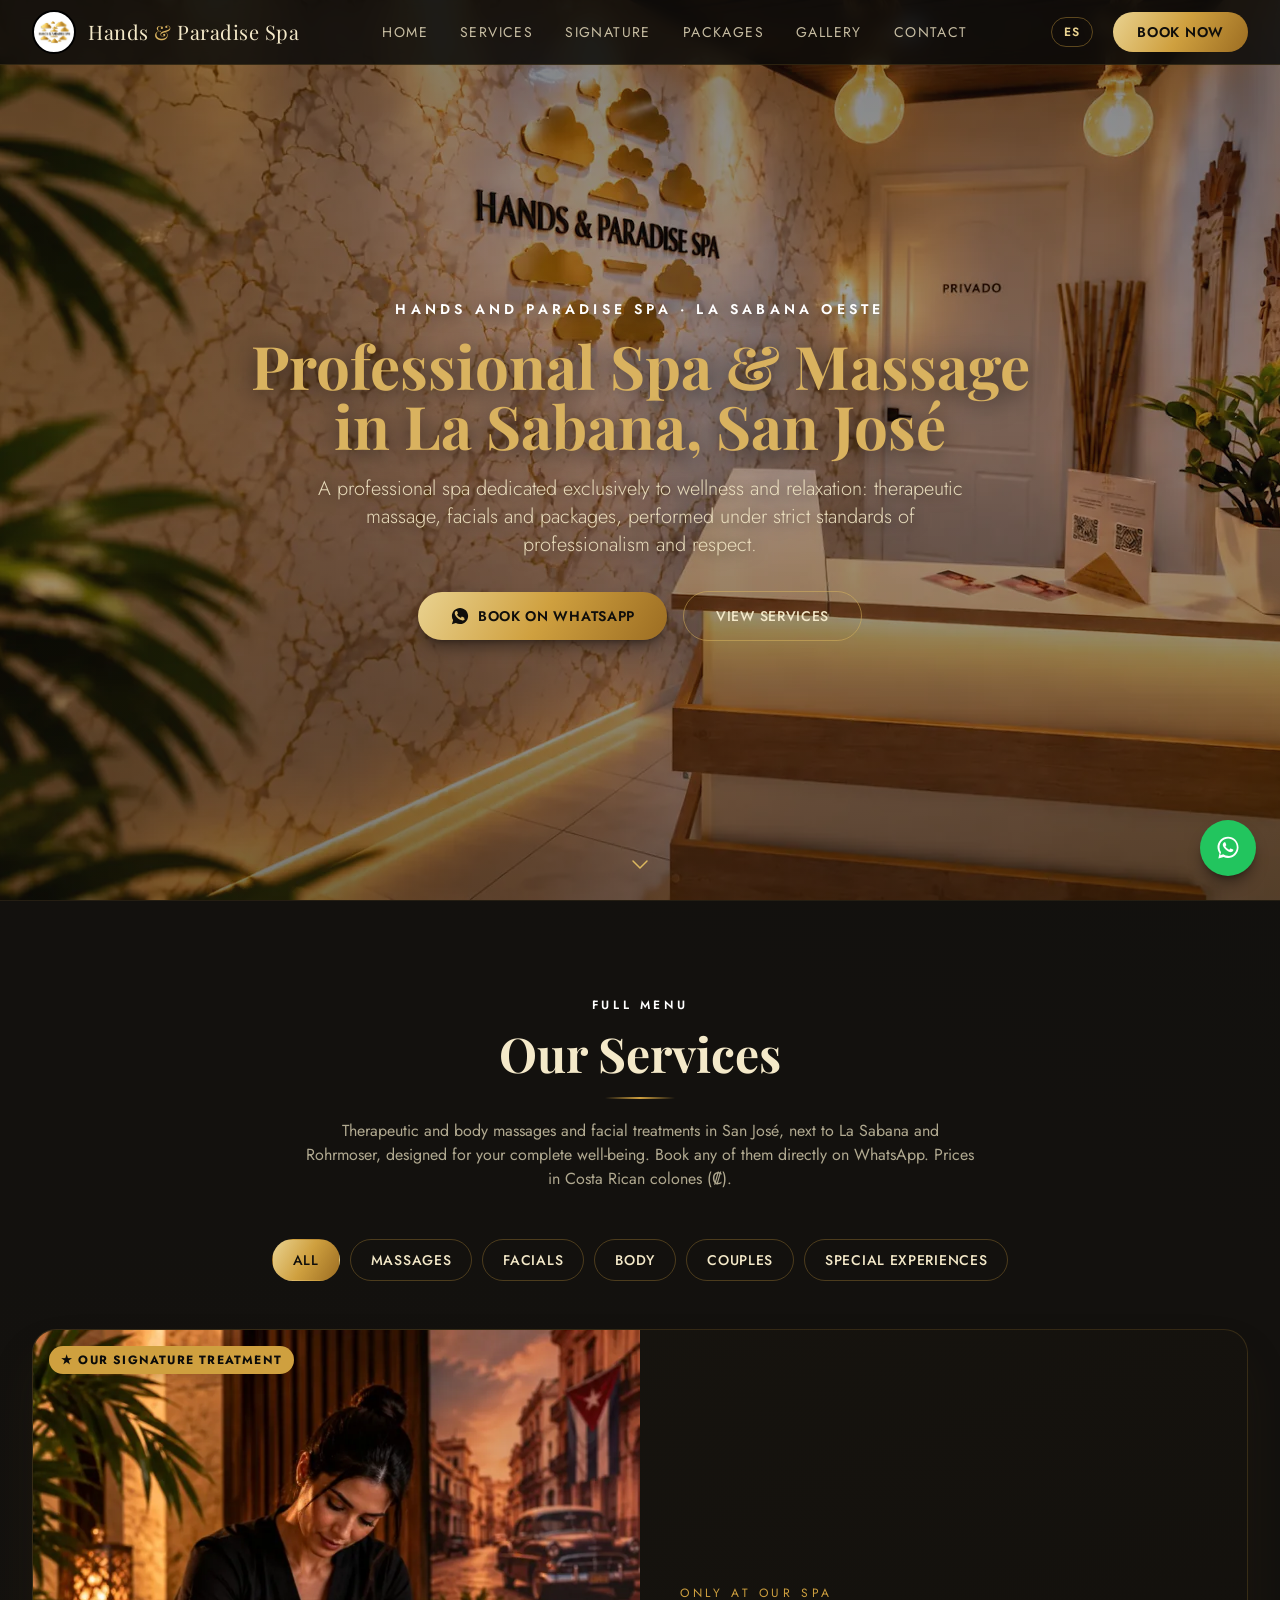
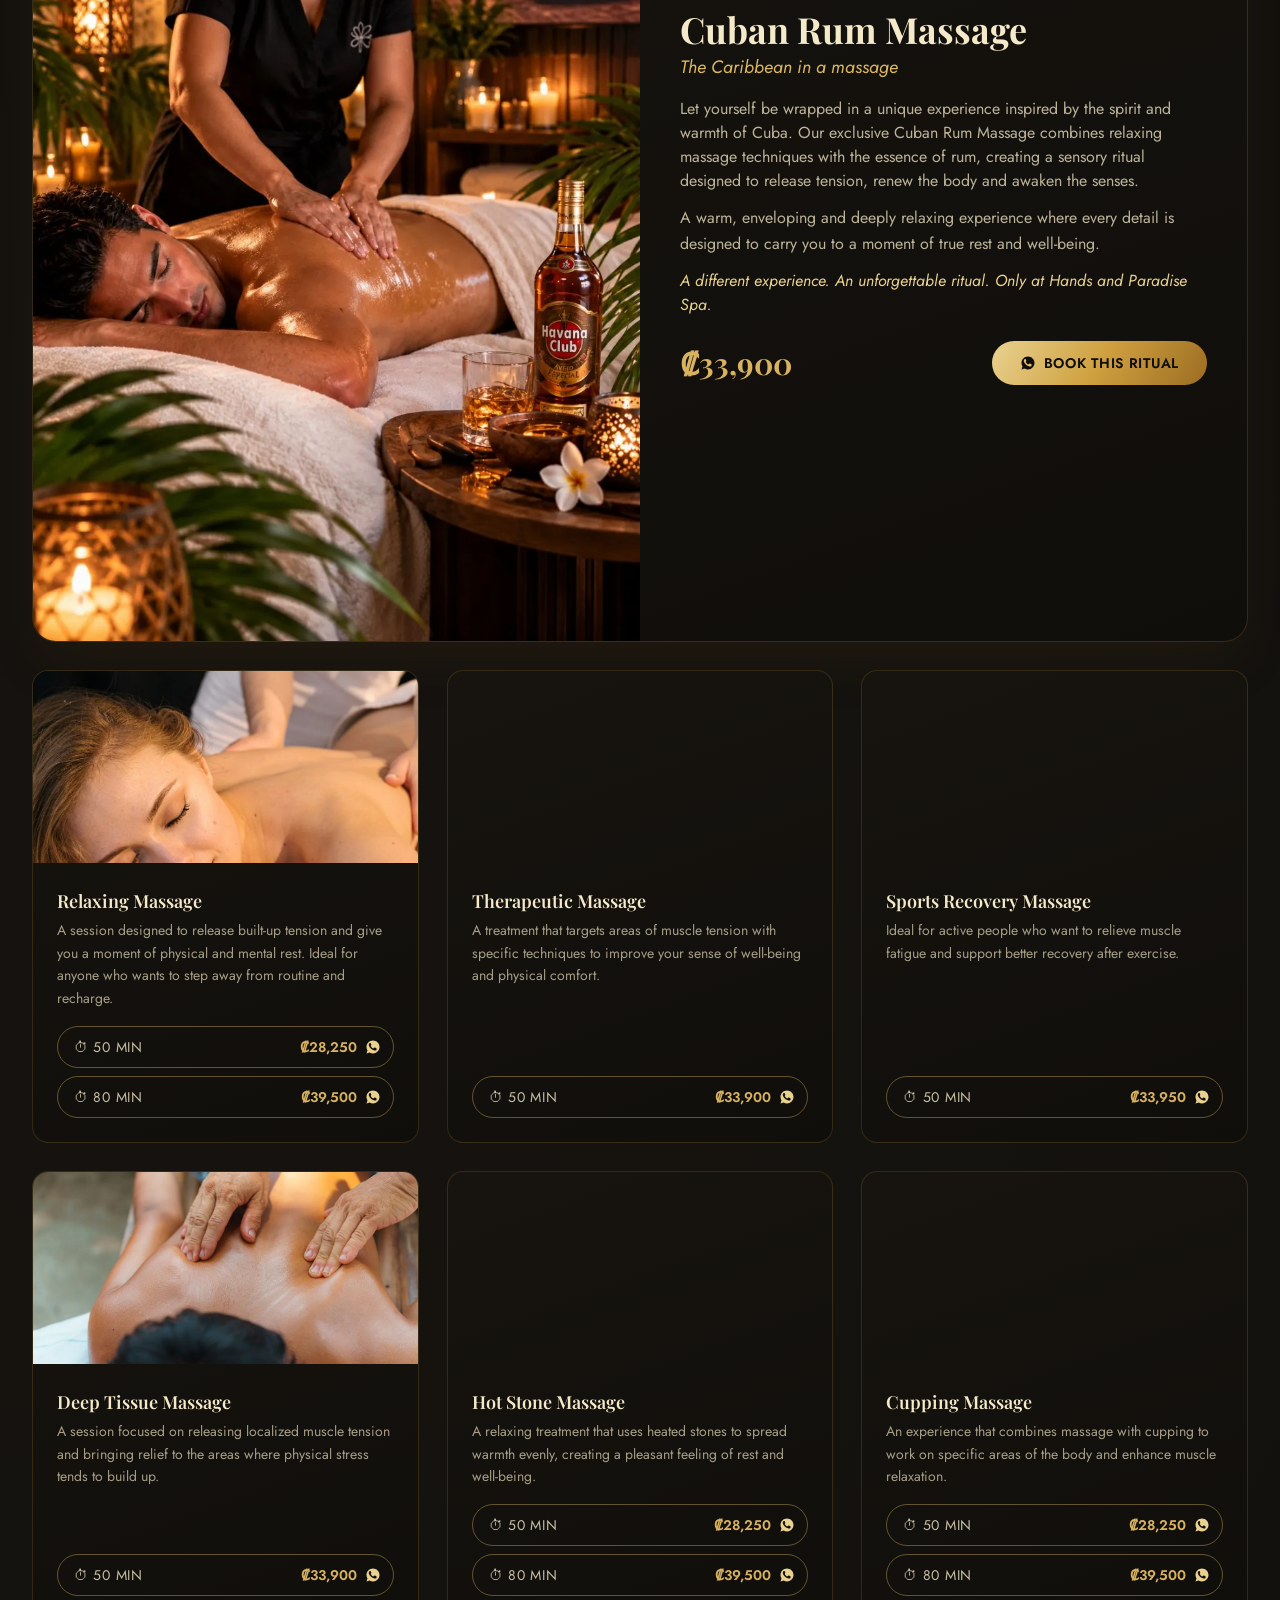
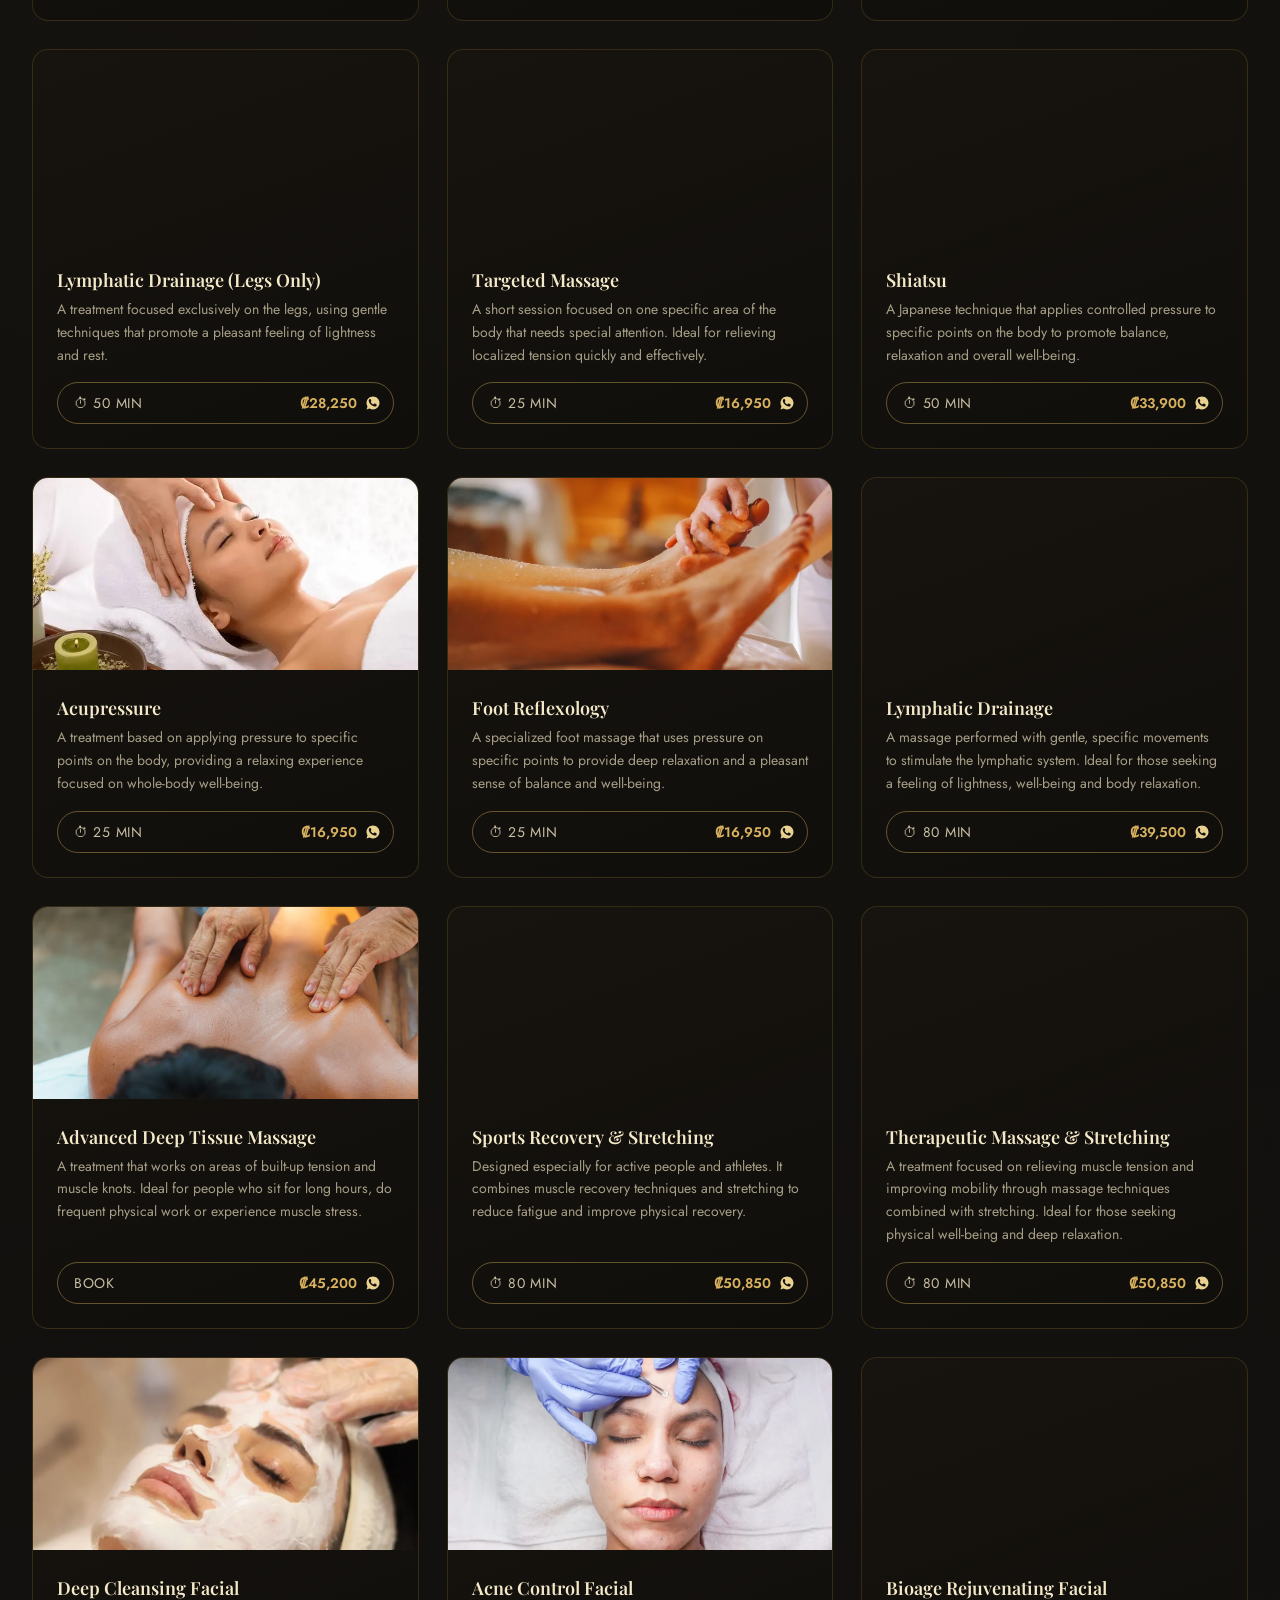
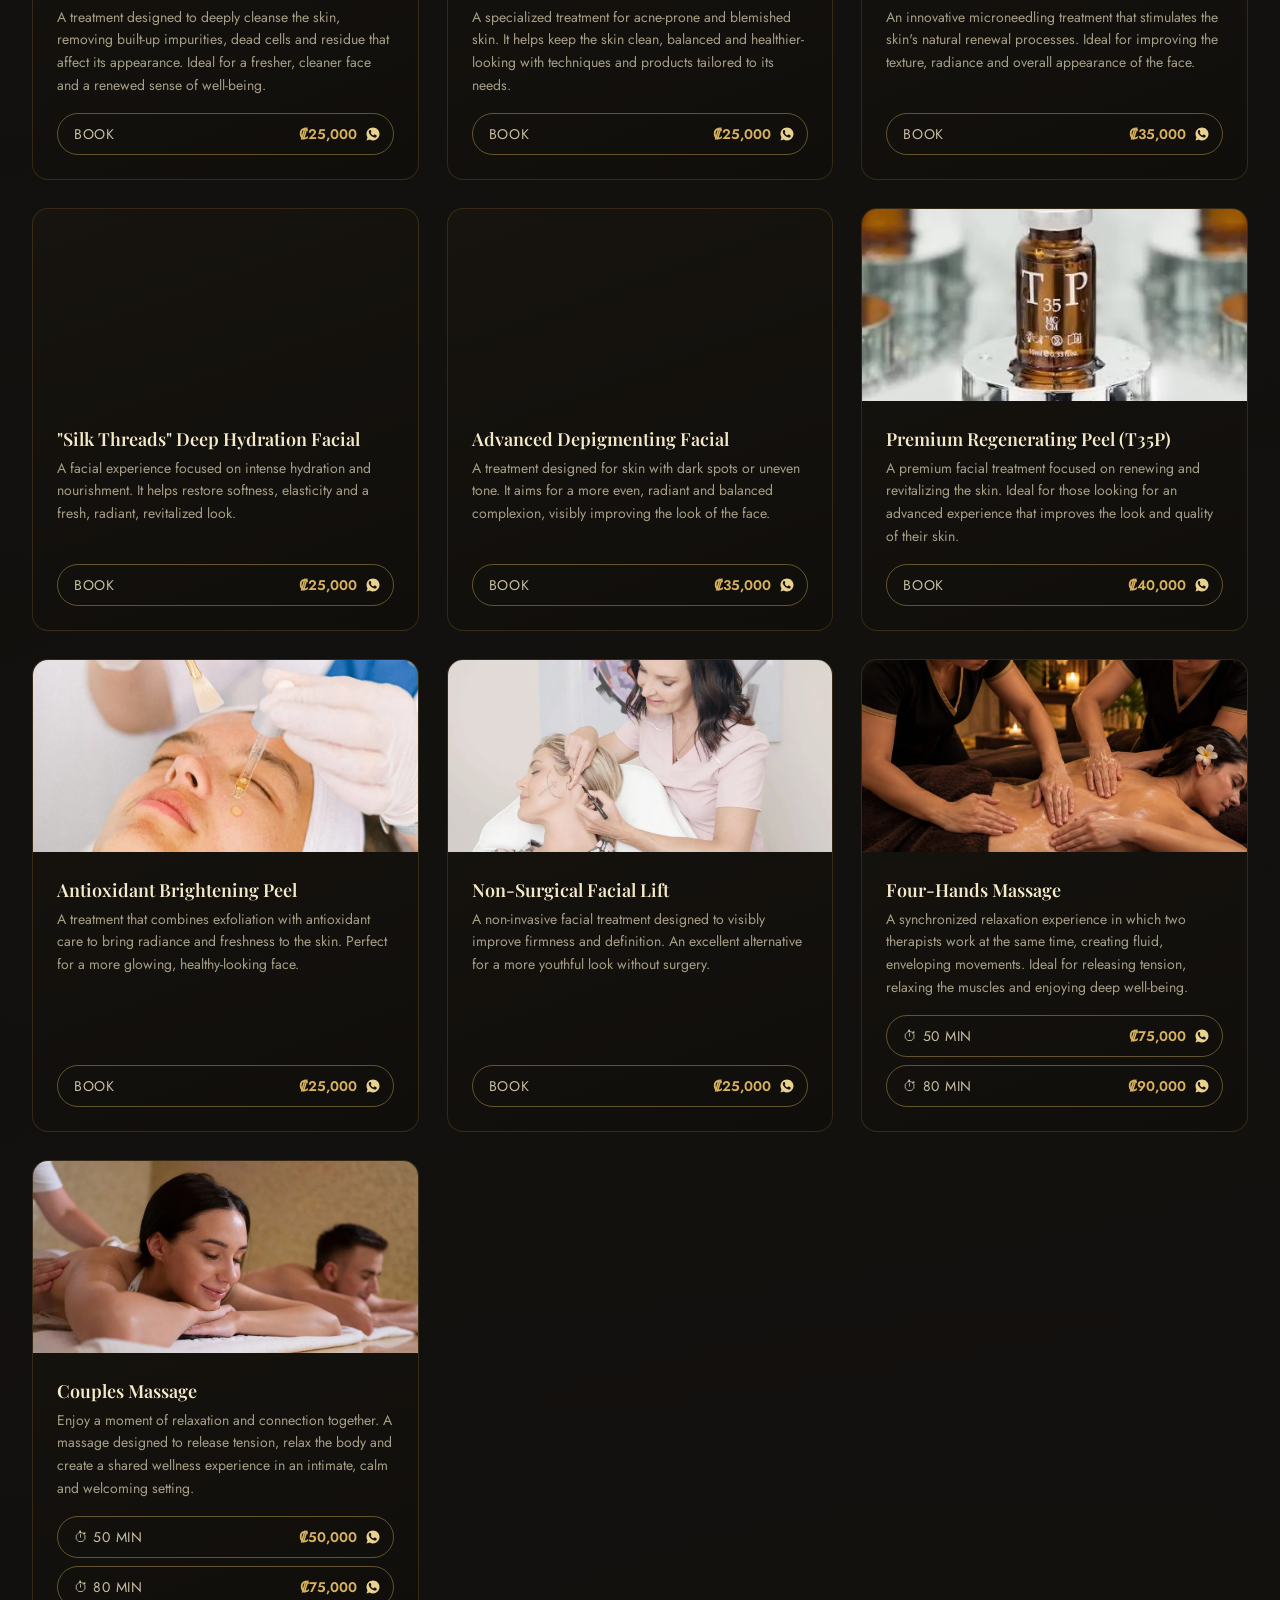
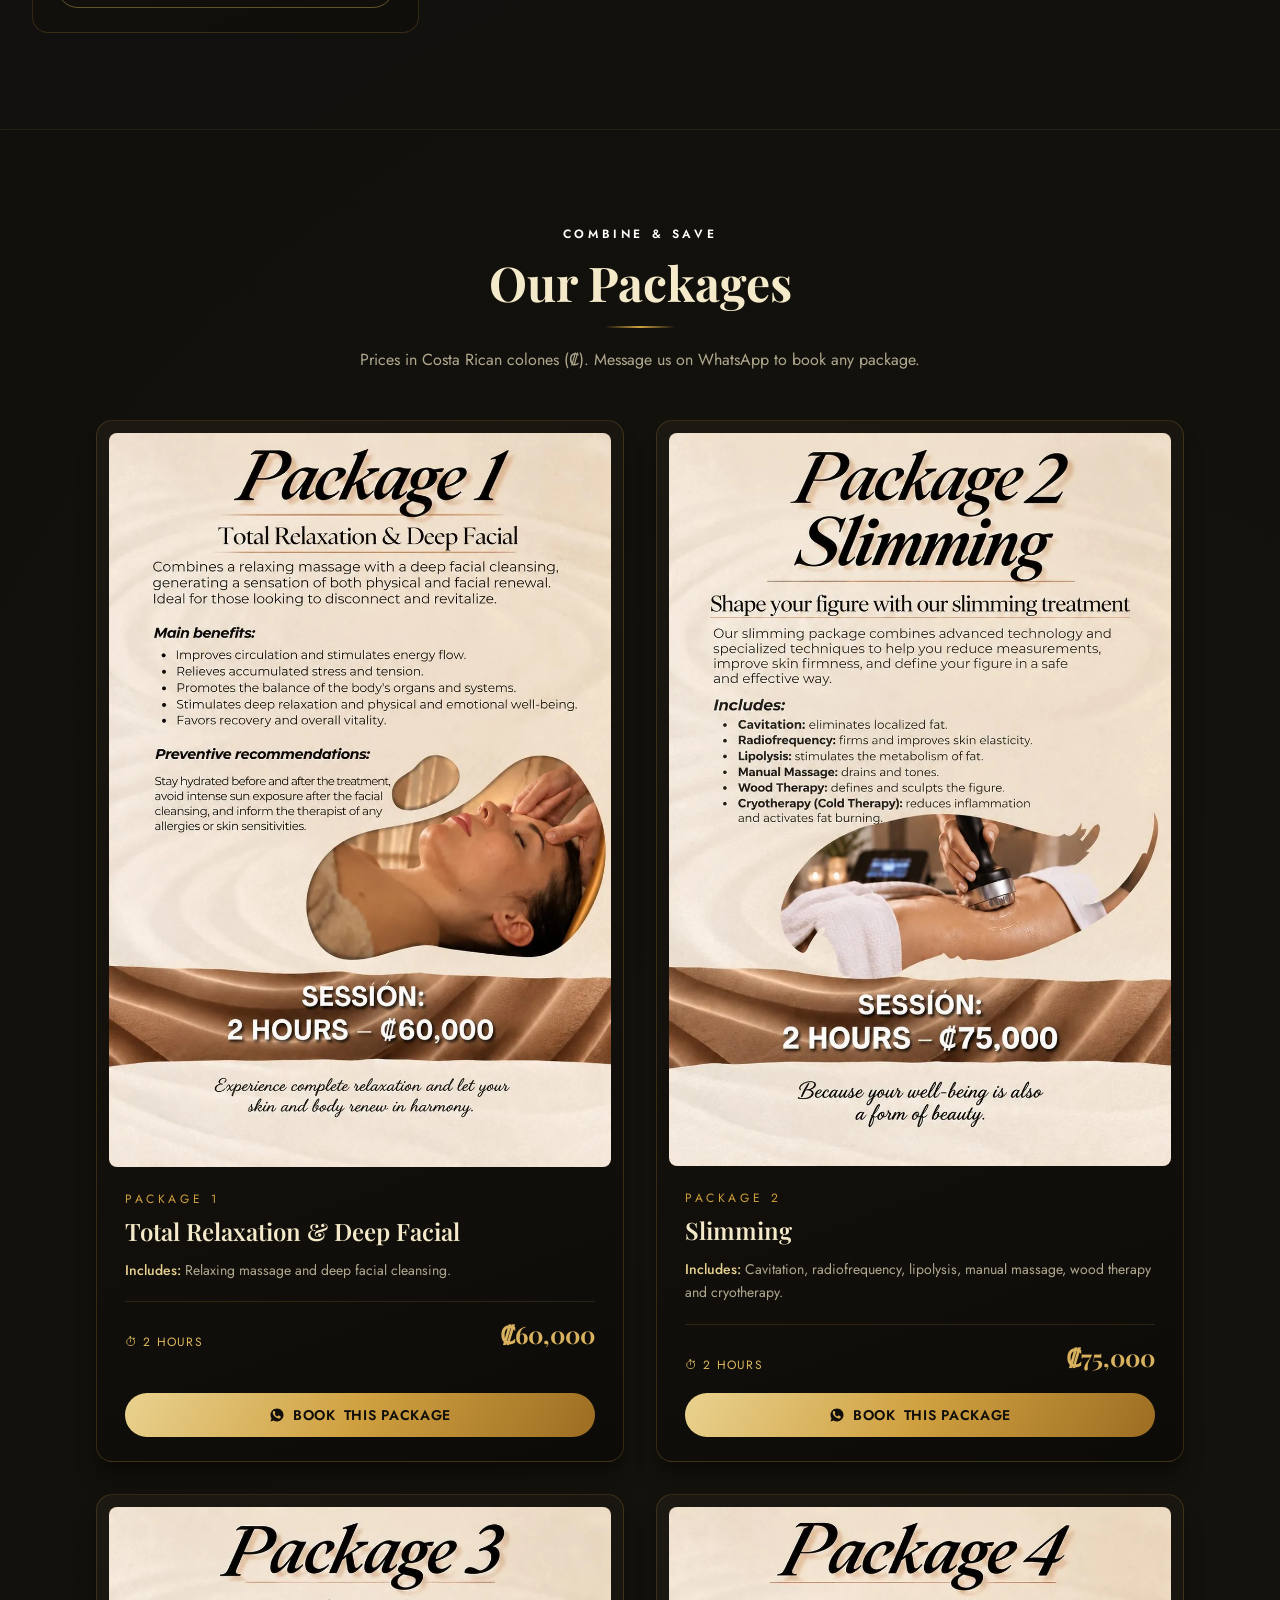
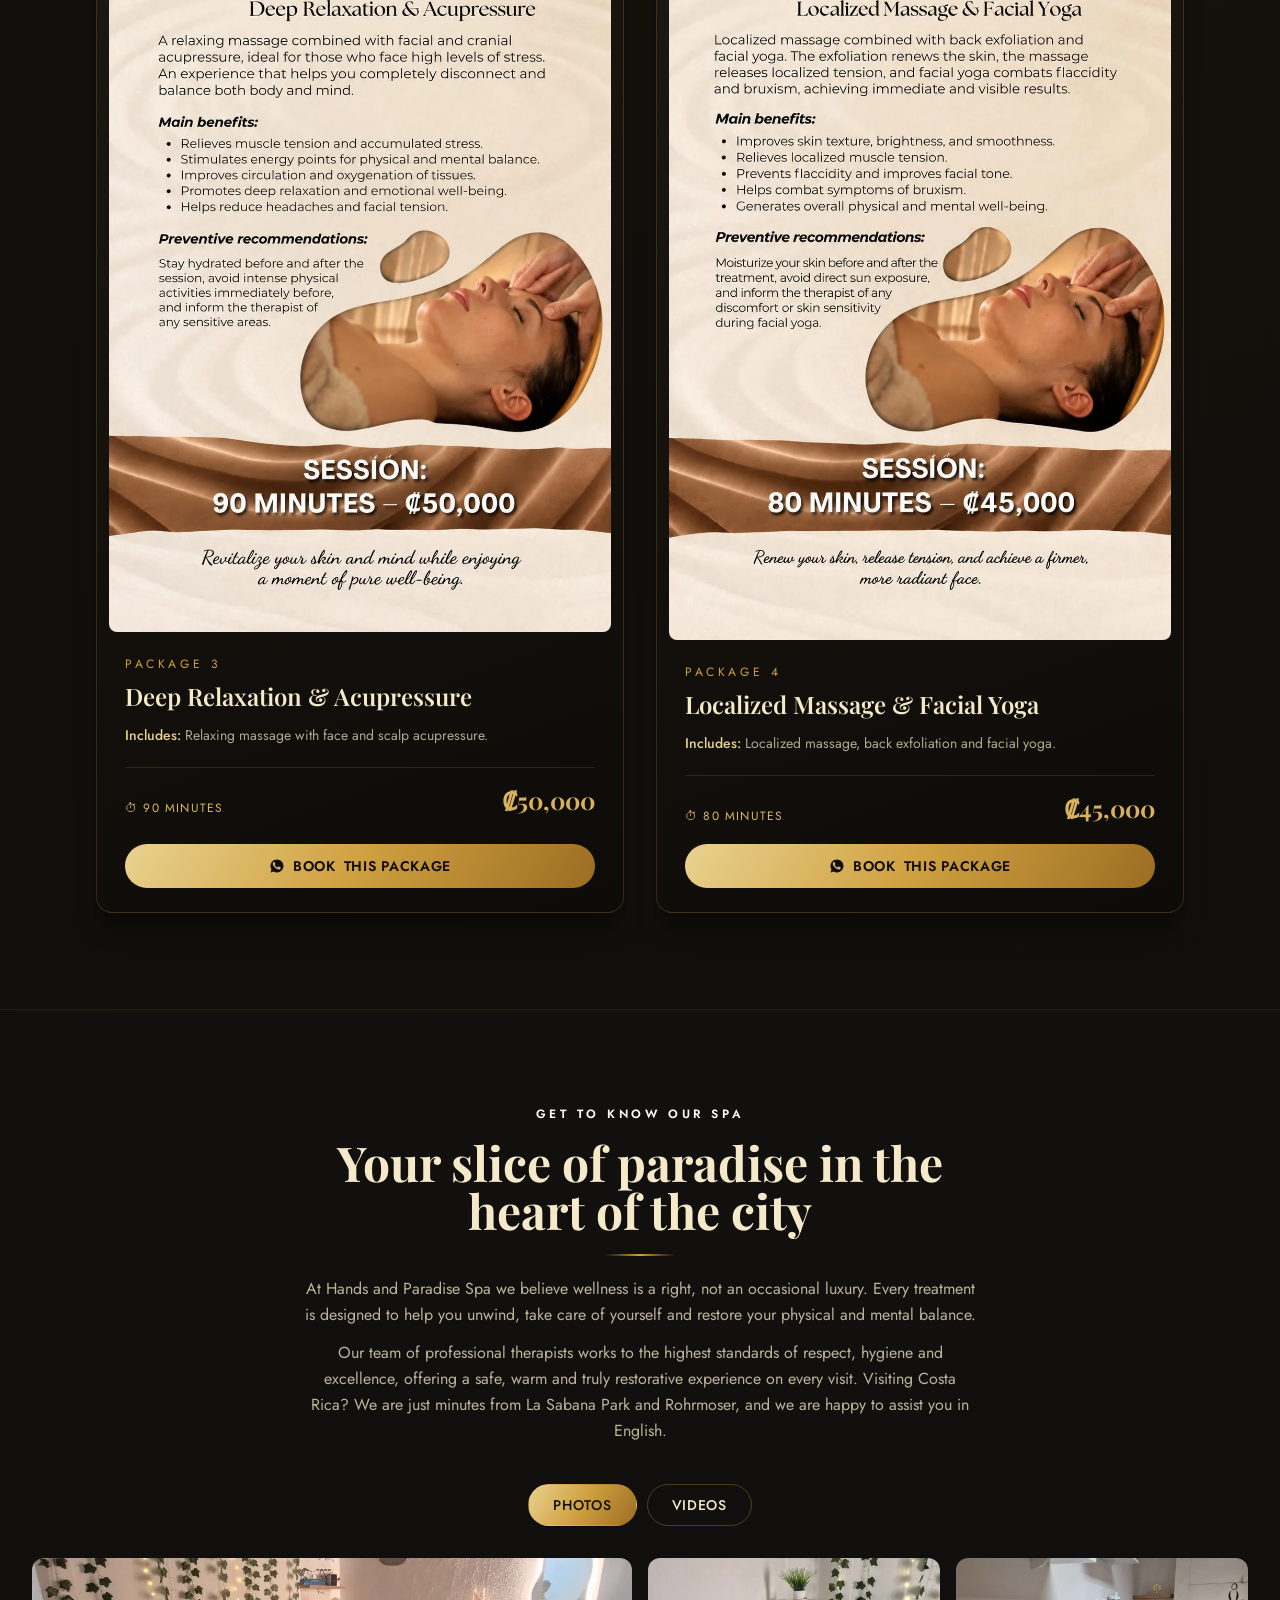
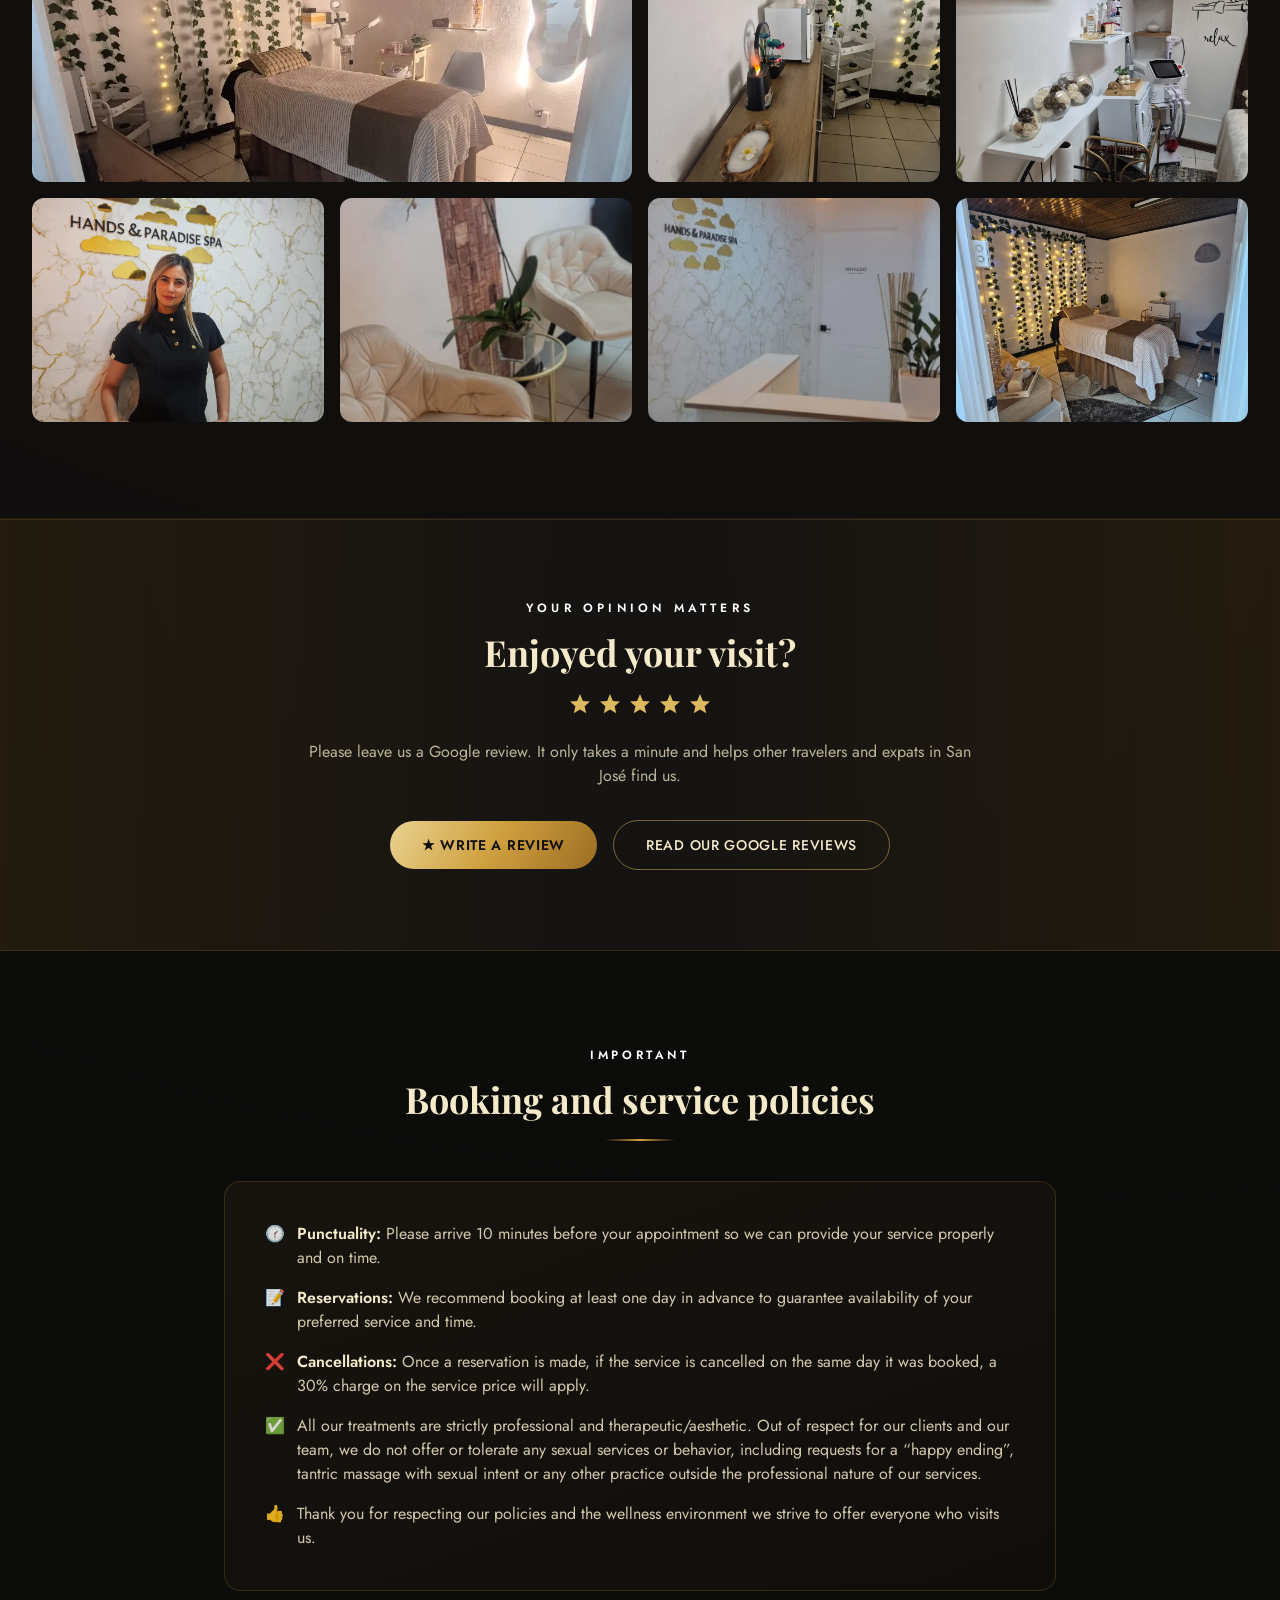
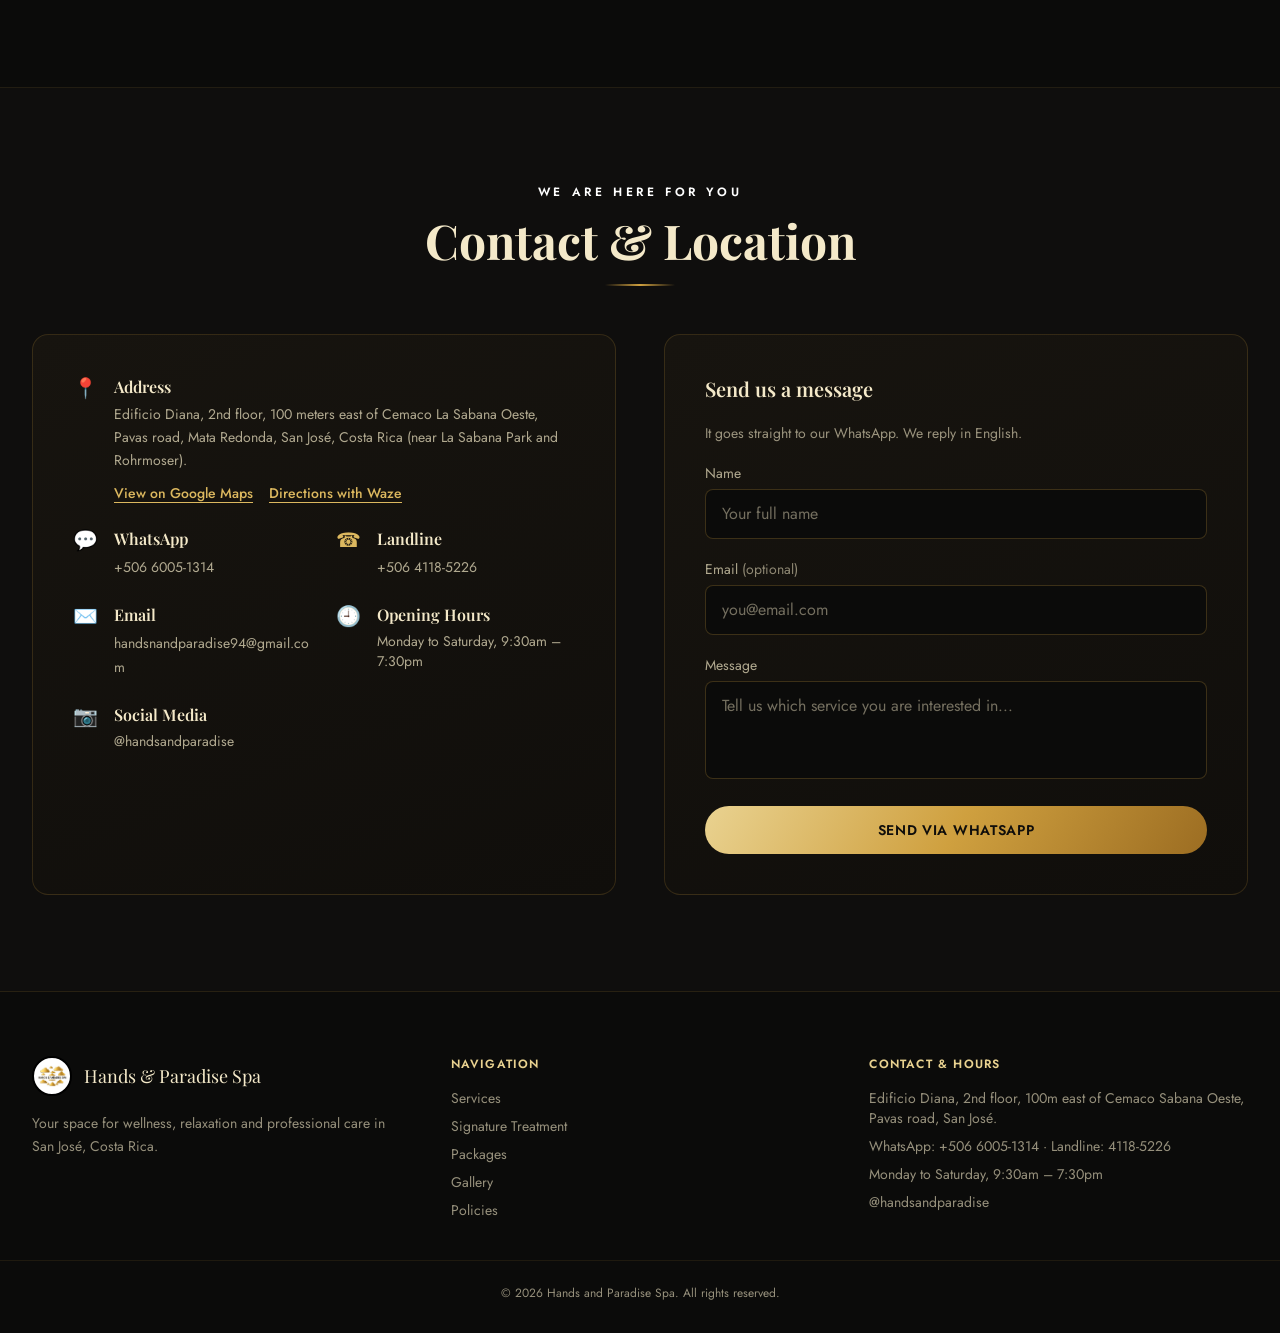
==== commit 71a7baef: "Optimiza la página según el informe: más corta, clara y fácil de reservar - H1 descriptivo para SEO " ====
--- a/en/index.html
+++ b/en/index.html
@@ -160,6 +160,7 @@
     transition: opacity .3s ease, transform .3s ease;
   }
 
+  .js [role="tabpanel"][hidden] { display: none; }
   .package-frame {
     background: linear-gradient(160deg, #1c1812, #0d0b08);
   }
@@ -167,7 +168,7 @@
   .hero-in { animation: heroIn .9s ease both; }
   @keyframes heroIn { from { transform: translateY(18px); } to { transform: none; } }
 
-  .filter-btn[aria-pressed="true"] {
+  .filter-btn[aria-pressed="true"], .tab-btn[aria-selected="true"] {
     background: linear-gradient(120deg, #e9d290, #cfa03f, #9c6d22);
     color: #100e0b;
     border-color: transparent;
@@ -234,39 +235,24 @@
 <main>
 
 <!-- HERO -->
-<section id="inicio" class="relative min-h-screen flex items-center justify-center pt-28 pb-16 overflow-hidden">
+<section id="inicio" class="relative min-h-[88svh] sm:min-h-screen flex items-center justify-center pt-24 pb-14 overflow-hidden">
   <div class="absolute inset-0">
     <img src="/img/portada-hands-and-paradise-spa.webp" srcset="/img/portada-hands-and-paradise-spa-960.webp 960w, /img/portada-hands-and-paradise-spa.webp 1600w" sizes="100vw" width="1600" height="900" fetchpriority="high" alt="Reception at Hands and Paradise Spa in La Sabana Oeste, San José, with warm lighting and luxury decor" class="w-full h-full object-cover">
     <div class="absolute inset-0 bg-gradient-to-b from-ink-900/50 via-ink-900/35 to-ink-900/55"></div>
   </div>
 
   <div class="relative z-10 max-w-4xl mx-auto px-6 text-center">
-    <p class="hero-in uppercase tracking-[0.35em] text-white text-xs sm:text-sm mb-5 font-semibold" style="text-shadow: 0 2px 16px rgba(0,0,0,0.65)">Luxury Wellness<span class="hidden sm:inline"> · </span><br class="sm:hidden">San José, Costa Rica</p>
-    <h1 class="hero-in font-display text-4xl sm:text-6xl md:text-7xl leading-tight gold-text font-bold mb-6" style="text-shadow: 0 4px 24px rgba(0,0,0,0.65)">
-      Hands and Paradise Spa
-    </h1>
-
-    <p class="hero-in inline-block bg-ink-800/70 border border-gold-400/30 rounded-full px-5 py-3 text-sm sm:text-base font-medium text-gold-100 mb-8 max-w-2xl leading-relaxed">
-      We are a professional spa dedicated exclusively to wellness and relaxation. All our services are performed under strict standards of professionalism and respect.
-    </p>
-
-    <p class="hero-in text-gold-100/80 text-lg sm:text-xl font-light mb-10 max-w-xl mx-auto">
-      A sanctuary where time stands still, your senses awaken and your body finds its perfect balance.
-    </p>
+    <p class="hero-in uppercase tracking-[0.3em] text-white text-xs sm:text-sm mb-4 font-semibold" style="text-shadow: 0 2px 16px rgba(0,0,0,0.65)">Hands and Paradise Spa<span class="hidden sm:inline"> · La Sabana Oeste</span></p>
+    <h1 class="hero-in font-display text-4xl sm:text-5xl md:text-6xl leading-tight gold-text font-bold mb-5" style="text-shadow: 0 4px 24px rgba(0,0,0,0.65)">Professional Spa &amp; Massage in La Sabana, San José</h1>
+    <p class="hero-in text-gold-100/90 text-base sm:text-xl font-light leading-relaxed mb-8 max-w-2xl mx-auto" style="text-shadow: 0 2px 16px rgba(0,0,0,0.65)">A professional spa dedicated exclusively to wellness and relaxation: therapeutic massage, facials and packages, performed under strict standards of professionalism and respect.</p>
 
     <div class="hero-in flex flex-col sm:flex-row items-center justify-center gap-4">
-      <a href="https://wa.me/50660051314?text=Hi%2C%20I%20would%20like%20to%20book%20an%20appointment%20at%20Hands%20and%20Paradise%20Spa" target="_blank" rel="noopener" data-track="whatsapp" data-service="general" class="btn-primary inline-flex items-center justify-center gap-2 font-semibold uppercase tracking-wider px-9 py-4 rounded-full text-sm shadow-lg shadow-black/40 focus-gold w-full sm:w-auto">
+      <a href="https://wa.me/50660051314?text=Hi%2C%20I%20would%20like%20to%20book%20an%20appointment%20at%20Hands%20and%20Paradise%20Spa" target="_blank" rel="noopener" data-track="whatsapp" data-service="general" class="btn-primary inline-flex items-center justify-center gap-2 font-semibold uppercase tracking-wider px-8 py-3.5 rounded-full text-sm shadow-lg shadow-black/40 focus-gold w-full sm:w-auto">
         <svg xmlns="http://www.w3.org/2000/svg" viewBox="0 0 32 32" class="h-5 w-5" fill="currentColor" aria-hidden="true"><path d="M16 3C8.8 3 3 8.8 3 15.9c0 2.5.7 4.9 2 7L3 29l6.3-2a13 13 0 0 0 6.7 1.8c7.2 0 13-5.8 13-12.9S23.2 3 16 3zm7.6 18.3c-.3.9-1.9 1.7-2.6 1.8-.7.1-1.5.2-4.9-1.1-4.1-1.7-6.7-5.8-6.9-6.1-.2-.3-1.6-2.2-1.6-4.1 0-2 1-2.9 1.4-3.3.3-.4.8-.5 1-.5h.7c.2 0 .5 0 .8.6l1.1 2.7c.1.2.2.5 0 .8l-.4.6-.6.6c-.2.2-.4.4-.2.8.2.4 1 1.7 2.2 2.7 1.5 1.3 2.7 1.7 3.1 1.9.4.2.6.2.8-.1l1.2-1.4c.3-.4.5-.3.9-.2l2.6 1.2c.4.2.6.3.7.4.1.2.1.9-.2 1.8z"/></svg>Book on WhatsApp
       </a>
-      <a href="#servicios" class="border border-gold-300/50 text-gold-100 hover:bg-gold-300/10 font-medium uppercase tracking-wider px-9 py-4 rounded-full text-sm transition focus-gold w-full sm:w-auto text-center">
+      <a href="#servicios" class="border border-gold-300/50 text-gold-100 hover:bg-gold-300/10 font-medium uppercase tracking-wider px-8 py-3.5 rounded-full text-sm transition focus-gold w-full sm:w-auto text-center">
         View Services
       </a>
-    </div>
-
-    <div class="hero-in flex flex-wrap items-center justify-center gap-3 mt-10 text-xs sm:text-sm">
-      <a href="#servicios" class="px-4 py-2 rounded-full bg-ink-800/60 border border-gold-400/20 hover:border-gold-300 text-gold-200 transition focus-gold">Services</a>
-      <a href="#insignia" class="px-4 py-2 rounded-full bg-ink-800/60 border border-gold-400/20 hover:border-gold-300 text-gold-200 transition focus-gold">Signature Treatment</a>
-      <a href="#paquetes" class="px-4 py-2 rounded-full bg-ink-800/60 border border-gold-400/20 hover:border-gold-300 text-gold-200 transition focus-gold">Packages</a>
     </div>
   </div>
 
@@ -277,447 +263,300 @@
   </div>
 </section>
 
-<!-- BIENVENIDA / SOBRE NOSOTROS -->
-<section class="max-w-7xl mx-auto px-6 sm:px-8 py-24 grid md:grid-cols-2 gap-14 items-center">
-  <div class="reveal">
-    <p class="uppercase tracking-[0.3em] text-white text-xs mb-4 font-semibold">Welcome</p>
-    <h2 class="font-display text-3xl sm:text-4xl font-bold text-gold-100 mb-6 leading-snug">
-      Your slice of paradise in the heart of the city
-    </h2>
-    <div class="gold-line mb-6"></div>
-    <p class="text-gold-100/75 leading-relaxed mb-5">
-      At Hands and Paradise Spa we believe wellness is a right, not an occasional luxury. Every treatment
-      is designed to help you unwind, take care of yourself and restore your physical and mental balance.
-    </p>
-    <p class="text-gold-100/75 leading-relaxed mb-8">
-      Our team of professional therapists works to the highest standards of respect, hygiene and
-      excellence, offering a safe, warm and truly restorative experience on every visit. Visiting Costa Rica? We are
-      just minutes from La Sabana Park and Rohrmoser, and we are happy to assist you in English.
-    </p>
-    <a href="#servicios" class="inline-block border-b border-gold-300 text-gold-200 hover:text-gold-100 font-medium uppercase tracking-wider text-sm pb-1 focus-gold">
-      Discover our services →
-    </a>
-  </div>
-  <div class="reveal">
-    <img src="/img/terapeuta-profesional-preparando-una-experiencia-de-bienesta.webp" width="1050" height="1400" decoding="async" alt="Professional therapist preparing a wellness experience at Hands and Paradise Spa" loading="lazy" class="rounded-2xl w-full h-[420px] object-cover shadow-2xl shadow-black/50 border border-gold-400/15">
-  </div>
-</section>
-
-<!-- SERVICIOS -->
-<section id="servicios" class="py-24 bg-ink-800/40 border-y border-gold-400/10">
+<!-- SERVICIOS (incluye el tratamiento insignia) -->
+<section id="servicios" class="py-14 sm:py-24 bg-ink-800/40 border-y border-gold-400/10">
   <div class="max-w-7xl mx-auto px-6 sm:px-8">
-    <div class="text-center max-w-2xl mx-auto mb-16 reveal">
+    <div class="text-center max-w-2xl mx-auto mb-8 sm:mb-12 reveal">
       <p class="uppercase tracking-[0.3em] text-white text-xs mb-4 font-semibold">Full Menu</p>
       <h2 class="font-display text-3xl sm:text-5xl font-bold text-gold-100 mb-5">Our Services</h2>
       <div class="gold-line mx-auto mb-5"></div>
       <p class="text-gold-100/70">Therapeutic and body massages and facial treatments in San José, next to La Sabana and Rohrmoser, designed for your complete well-being. Book any of them directly on WhatsApp. Prices in Costa Rican colones (₡).</p>
     </div>
 
-    <div class="reveal flex flex-wrap justify-center gap-2.5 mb-12" role="group" aria-label="Filter treatments">
-      <button type="button" class="filter-btn border border-gold-400/30 text-gold-100 hover:border-gold-300 rounded-full px-5 py-2.5 text-xs sm:text-sm font-medium uppercase tracking-wider transition focus-gold" data-filter="todos" aria-pressed="true">All</button>
-      <button type="button" class="filter-btn border border-gold-400/30 text-gold-100 hover:border-gold-300 rounded-full px-5 py-2.5 text-xs sm:text-sm font-medium uppercase tracking-wider transition focus-gold" data-filter="masajes" aria-pressed="false">Massages</button>
-      <button type="button" class="filter-btn border border-gold-400/30 text-gold-100 hover:border-gold-300 rounded-full px-5 py-2.5 text-xs sm:text-sm font-medium uppercase tracking-wider transition focus-gold" data-filter="faciales" aria-pressed="false">Facials</button>
-      <button type="button" class="filter-btn border border-gold-400/30 text-gold-100 hover:border-gold-300 rounded-full px-5 py-2.5 text-xs sm:text-sm font-medium uppercase tracking-wider transition focus-gold" data-filter="corporales" aria-pressed="false">Body</button>
-      <button type="button" class="filter-btn border border-gold-400/30 text-gold-100 hover:border-gold-300 rounded-full px-5 py-2.5 text-xs sm:text-sm font-medium uppercase tracking-wider transition focus-gold" data-filter="parejas" aria-pressed="false">Couples</button>
-      <button type="button" class="filter-btn border border-gold-400/30 text-gold-100 hover:border-gold-300 rounded-full px-5 py-2.5 text-xs sm:text-sm font-medium uppercase tracking-wider transition focus-gold" data-filter="especiales" aria-pressed="false">Special Experiences</button>
+    <div class="reveal flex flex-nowrap sm:flex-wrap justify-start sm:justify-center gap-2.5 mb-6 sm:mb-10 overflow-x-auto pb-2 -mx-6 px-6 sm:mx-0 sm:px-0 sm:overflow-visible" role="group" aria-label="Filter treatments">
+      <button type="button" class="filter-btn border border-gold-400/30 text-gold-100 hover:border-gold-300 rounded-full px-4 sm:px-5 py-2 sm:py-2.5 text-xs sm:text-sm font-medium uppercase tracking-wider whitespace-nowrap shrink-0 transition focus-gold" data-filter="todos" aria-pressed="true">All</button>
+      <button type="button" class="filter-btn border border-gold-400/30 text-gold-100 hover:border-gold-300 rounded-full px-4 sm:px-5 py-2 sm:py-2.5 text-xs sm:text-sm font-medium uppercase tracking-wider whitespace-nowrap shrink-0 transition focus-gold" data-filter="masajes" aria-pressed="false">Massages</button>
+      <button type="button" class="filter-btn border border-gold-400/30 text-gold-100 hover:border-gold-300 rounded-full px-4 sm:px-5 py-2 sm:py-2.5 text-xs sm:text-sm font-medium uppercase tracking-wider whitespace-nowrap shrink-0 transition focus-gold" data-filter="faciales" aria-pressed="false">Facials</button>
+      <button type="button" class="filter-btn border border-gold-400/30 text-gold-100 hover:border-gold-300 rounded-full px-4 sm:px-5 py-2 sm:py-2.5 text-xs sm:text-sm font-medium uppercase tracking-wider whitespace-nowrap shrink-0 transition focus-gold" data-filter="corporales" aria-pressed="false">Body</button>
+      <button type="button" class="filter-btn border border-gold-400/30 text-gold-100 hover:border-gold-300 rounded-full px-4 sm:px-5 py-2 sm:py-2.5 text-xs sm:text-sm font-medium uppercase tracking-wider whitespace-nowrap shrink-0 transition focus-gold" data-filter="parejas" aria-pressed="false">Couples</button>
+      <button type="button" class="filter-btn border border-gold-400/30 text-gold-100 hover:border-gold-300 rounded-full px-4 sm:px-5 py-2 sm:py-2.5 text-xs sm:text-sm font-medium uppercase tracking-wider whitespace-nowrap shrink-0 transition focus-gold" data-filter="especiales" aria-pressed="false">Special Experiences</button>
     </div>
     <p id="filtroEstado" class="sr-only" aria-live="polite"></p>
 
-    <div class="grid sm:grid-cols-2 lg:grid-cols-3 gap-7">
-
-      <article class="reveal card-surface rounded-2xl overflow-hidden transition-all duration-500 flex flex-col" data-cat="masajes especiales">
+    <div class="grid sm:grid-cols-2 lg:grid-cols-3 gap-4 sm:gap-7">
+
+      <article id="insignia" class="reveal card-surface rounded-3xl overflow-hidden border-2 border-gold-300/40 shadow-2xl shadow-gold-900/30 sm:col-span-2 lg:col-span-3 grid md:grid-cols-2 scroll-mt-24" data-cat="masajes especiales">
         <div class="relative">
-        <img src="/img/masaje-cubano-con-ron-tratamiento-insignia-de-hands-and-para.webp" alt="Cuban Rum Massage, signature treatment at Hands and Paradise Spa" loading="lazy" decoding="async" width="933" height="1400" class="w-full h-52 object-cover">
-        <span class="absolute top-4 left-4 bg-gold-400 text-ink-900 text-xs font-bold uppercase tracking-widest px-3 py-1.5 rounded-full shadow-lg">★ Signature</span>
-      </div>
-        <div class="p-6 flex flex-col flex-1">
-          <div class="flex items-start justify-between gap-3 mb-2">
-            <h3 class="font-display text-lg text-gold-100 font-semibold">Cuban Rum Massage</h3>
-            <span class="gold-text font-semibold whitespace-nowrap">₡33,900</span>
-          </div>
-          <p class="text-gold-100/65 text-sm leading-relaxed mb-5">Our signature treatment: relaxing massage techniques combined with the essence of rum, in a sensory ritual inspired by the warmth of Cuba.</p>
-          <a href="https://wa.me/50660051314?text=Hi%2C%20I%27d%20like%20to%20book%3A%20Cuban%20Rum%20Massage.%20What%20availability%20do%20you%20have%3F" target="_blank" rel="noopener" data-track="whatsapp" data-service="Cuban Rum Massage" class="mt-auto inline-flex items-center justify-center gap-2 w-full border border-gold-300/50 text-gold-100 hover:bg-gold-300/10 hover:border-gold-300 rounded-full px-5 py-3.5 text-xs font-semibold uppercase tracking-wider transition focus-gold"><svg xmlns="http://www.w3.org/2000/svg" viewBox="0 0 32 32" class="h-4 w-4" fill="currentColor" aria-hidden="true"><path d="M16 3C8.8 3 3 8.8 3 15.9c0 2.5.7 4.9 2 7L3 29l6.3-2a13 13 0 0 0 6.7 1.8c7.2 0 13-5.8 13-12.9S23.2 3 16 3zm7.6 18.3c-.3.9-1.9 1.7-2.6 1.8-.7.1-1.5.2-4.9-1.1-4.1-1.7-6.7-5.8-6.9-6.1-.2-.3-1.6-2.2-1.6-4.1 0-2 1-2.9 1.4-3.3.3-.4.8-.5 1-.5h.7c.2 0 .5 0 .8.6l1.1 2.7c.1.2.2.5 0 .8l-.4.6-.6.6c-.2.2-.4.4-.2.8.2.4 1 1.7 2.2 2.7 1.5 1.3 2.7 1.7 3.1 1.9.4.2.6.2.8-.1l1.2-1.4c.3-.4.5-.3.9-.2l2.6 1.2c.4.2.6.3.7.4.1.2.1.9-.2 1.8z"/></svg>Book on WhatsApp</a>
-        </div>
-      </article>
-
-      <article class="reveal card-surface rounded-2xl overflow-hidden transition-all duration-500 flex flex-col" data-cat="masajes">
-        <img src="/img/masaje-relajante-de-50-minutos.webp" alt="50-minute relaxing massage" loading="lazy" decoding="async" width="933" height="1400" class="w-full h-52 object-cover">
-        <div class="p-6 flex flex-col flex-1">
-          <div class="flex items-start justify-between gap-3 mb-2">
-            <h3 class="font-display text-lg text-gold-100 font-semibold">Relaxing Massage</h3>
-            <span class="gold-text font-semibold whitespace-nowrap">₡28,250</span>
-          </div>
-          <p class="text-xs uppercase tracking-widest text-gold-300 mb-3">⏱ 50 min</p>
-          <p class="text-gold-100/65 text-sm leading-relaxed mb-5">A session designed to release built-up tension and give you a moment of physical and mental rest. Ideal for anyone who wants to step away from routine and recharge.</p>
-          <a href="https://wa.me/50660051314?text=Hi%2C%20I%27d%20like%20to%20book%3A%20Relaxing%20Massage%20%2850%20min%29.%20What%20availability%20do%20you%20have%3F" target="_blank" rel="noopener" data-track="whatsapp" data-service="Relaxing Massage (50 min)" class="mt-auto inline-flex items-center justify-center gap-2 w-full border border-gold-300/50 text-gold-100 hover:bg-gold-300/10 hover:border-gold-300 rounded-full px-5 py-3.5 text-xs font-semibold uppercase tracking-wider transition focus-gold"><svg xmlns="http://www.w3.org/2000/svg" viewBox="0 0 32 32" class="h-4 w-4" fill="currentColor" aria-hidden="true"><path d="M16 3C8.8 3 3 8.8 3 15.9c0 2.5.7 4.9 2 7L3 29l6.3-2a13 13 0 0 0 6.7 1.8c7.2 0 13-5.8 13-12.9S23.2 3 16 3zm7.6 18.3c-.3.9-1.9 1.7-2.6 1.8-.7.1-1.5.2-4.9-1.1-4.1-1.7-6.7-5.8-6.9-6.1-.2-.3-1.6-2.2-1.6-4.1 0-2 1-2.9 1.4-3.3.3-.4.8-.5 1-.5h.7c.2 0 .5 0 .8.6l1.1 2.7c.1.2.2.5 0 .8l-.4.6-.6.6c-.2.2-.4.4-.2.8.2.4 1 1.7 2.2 2.7 1.5 1.3 2.7 1.7 3.1 1.9.4.2.6.2.8-.1l1.2-1.4c.3-.4.5-.3.9-.2l2.6 1.2c.4.2.6.3.7.4.1.2.1.9-.2 1.8z"/></svg>Book on WhatsApp</a>
-        </div>
-      </article>
-
-      <article class="reveal card-surface rounded-2xl overflow-hidden transition-all duration-500 flex flex-col" data-cat="masajes">
-        <img src="/img/masaje-terapeutico-de-50-minutos.webp" alt="50-minute therapeutic massage" loading="lazy" decoding="async" width="933" height="1400" class="w-full h-52 object-cover">
-        <div class="p-6 flex flex-col flex-1">
-          <div class="flex items-start justify-between gap-3 mb-2">
-            <h3 class="font-display text-lg text-gold-100 font-semibold">Therapeutic Massage</h3>
-            <span class="gold-text font-semibold whitespace-nowrap">₡33,900</span>
-          </div>
-          <p class="text-xs uppercase tracking-widest text-gold-300 mb-3">⏱ 50 min</p>
-          <p class="text-gold-100/65 text-sm leading-relaxed mb-5">A treatment that targets areas of muscle tension with specific techniques to improve your sense of well-being and physical comfort.</p>
-          <a href="https://wa.me/50660051314?text=Hi%2C%20I%27d%20like%20to%20book%3A%20Therapeutic%20Massage%20%2850%20min%29.%20What%20availability%20do%20you%20have%3F" target="_blank" rel="noopener" data-track="whatsapp" data-service="Therapeutic Massage (50 min)" class="mt-auto inline-flex items-center justify-center gap-2 w-full border border-gold-300/50 text-gold-100 hover:bg-gold-300/10 hover:border-gold-300 rounded-full px-5 py-3.5 text-xs font-semibold uppercase tracking-wider transition focus-gold"><svg xmlns="http://www.w3.org/2000/svg" viewBox="0 0 32 32" class="h-4 w-4" fill="currentColor" aria-hidden="true"><path d="M16 3C8.8 3 3 8.8 3 15.9c0 2.5.7 4.9 2 7L3 29l6.3-2a13 13 0 0 0 6.7 1.8c7.2 0 13-5.8 13-12.9S23.2 3 16 3zm7.6 18.3c-.3.9-1.9 1.7-2.6 1.8-.7.1-1.5.2-4.9-1.1-4.1-1.7-6.7-5.8-6.9-6.1-.2-.3-1.6-2.2-1.6-4.1 0-2 1-2.9 1.4-3.3.3-.4.8-.5 1-.5h.7c.2 0 .5 0 .8.6l1.1 2.7c.1.2.2.5 0 .8l-.4.6-.6.6c-.2.2-.4.4-.2.8.2.4 1 1.7 2.2 2.7 1.5 1.3 2.7 1.7 3.1 1.9.4.2.6.2.8-.1l1.2-1.4c.3-.4.5-.3.9-.2l2.6 1.2c.4.2.6.3.7.4.1.2.1.9-.2 1.8z"/></svg>Book on WhatsApp</a>
-        </div>
-      </article>
-
-      <article class="reveal card-surface rounded-2xl overflow-hidden transition-all duration-500 flex flex-col" data-cat="masajes">
-        <img src="/img/masaje-deportivo-de-descargas-de-50-minutos.webp" alt="50-minute sports recovery massage" loading="lazy" decoding="async" width="1200" height="800" class="w-full h-52 object-cover">
-        <div class="p-6 flex flex-col flex-1">
-          <div class="flex items-start justify-between gap-3 mb-2">
-            <h3 class="font-display text-lg text-gold-100 font-semibold">Sports Recovery Massage</h3>
-            <span class="gold-text font-semibold whitespace-nowrap">₡33,950</span>
-          </div>
-          <p class="text-xs uppercase tracking-widest text-gold-300 mb-3">⏱ 50 min</p>
-          <p class="text-gold-100/65 text-sm leading-relaxed mb-5">Ideal for active people who want to relieve muscle fatigue and support better recovery after exercise.</p>
-          <a href="https://wa.me/50660051314?text=Hi%2C%20I%27d%20like%20to%20book%3A%20Sports%20Recovery%20Massage%20%2850%20min%29.%20What%20availability%20do%20you%20have%3F" target="_blank" rel="noopener" data-track="whatsapp" data-service="Sports Recovery Massage (50 min)" class="mt-auto inline-flex items-center justify-center gap-2 w-full border border-gold-300/50 text-gold-100 hover:bg-gold-300/10 hover:border-gold-300 rounded-full px-5 py-3.5 text-xs font-semibold uppercase tracking-wider transition focus-gold"><svg xmlns="http://www.w3.org/2000/svg" viewBox="0 0 32 32" class="h-4 w-4" fill="currentColor" aria-hidden="true"><path d="M16 3C8.8 3 3 8.8 3 15.9c0 2.5.7 4.9 2 7L3 29l6.3-2a13 13 0 0 0 6.7 1.8c7.2 0 13-5.8 13-12.9S23.2 3 16 3zm7.6 18.3c-.3.9-1.9 1.7-2.6 1.8-.7.1-1.5.2-4.9-1.1-4.1-1.7-6.7-5.8-6.9-6.1-.2-.3-1.6-2.2-1.6-4.1 0-2 1-2.9 1.4-3.3.3-.4.8-.5 1-.5h.7c.2 0 .5 0 .8.6l1.1 2.7c.1.2.2.5 0 .8l-.4.6-.6.6c-.2.2-.4.4-.2.8.2.4 1 1.7 2.2 2.7 1.5 1.3 2.7 1.7 3.1 1.9.4.2.6.2.8-.1l1.2-1.4c.3-.4.5-.3.9-.2l2.6 1.2c.4.2.6.3.7.4.1.2.1.9-.2 1.8z"/></svg>Book on WhatsApp</a>
-        </div>
-      </article>
-
-      <article class="reveal card-surface rounded-2xl overflow-hidden transition-all duration-500 flex flex-col" data-cat="masajes">
-        <img src="/img/masaje-descontracturante-de-50-minutos.webp" alt="50-minute deep tissue massage" loading="lazy" decoding="async" width="1200" height="800" class="w-full h-52 object-cover">
-        <div class="p-6 flex flex-col flex-1">
-          <div class="flex items-start justify-between gap-3 mb-2">
-            <h3 class="font-display text-lg text-gold-100 font-semibold">Deep Tissue Massage</h3>
-            <span class="gold-text font-semibold whitespace-nowrap">₡33,900</span>
-          </div>
-          <p class="text-xs uppercase tracking-widest text-gold-300 mb-3">⏱ 50 min</p>
-          <p class="text-gold-100/65 text-sm leading-relaxed mb-5">A session focused on releasing localized muscle tension and bringing relief to the areas where physical stress tends to build up.</p>
-          <a href="https://wa.me/50660051314?text=Hi%2C%20I%27d%20like%20to%20book%3A%20Deep%20Tissue%20Massage%20%2850%20min%29.%20What%20availability%20do%20you%20have%3F" target="_blank" rel="noopener" data-track="whatsapp" data-service="Deep Tissue Massage (50 min)" class="mt-auto inline-flex items-center justify-center gap-2 w-full border border-gold-300/50 text-gold-100 hover:bg-gold-300/10 hover:border-gold-300 rounded-full px-5 py-3.5 text-xs font-semibold uppercase tracking-wider transition focus-gold"><svg xmlns="http://www.w3.org/2000/svg" viewBox="0 0 32 32" class="h-4 w-4" fill="currentColor" aria-hidden="true"><path d="M16 3C8.8 3 3 8.8 3 15.9c0 2.5.7 4.9 2 7L3 29l6.3-2a13 13 0 0 0 6.7 1.8c7.2 0 13-5.8 13-12.9S23.2 3 16 3zm7.6 18.3c-.3.9-1.9 1.7-2.6 1.8-.7.1-1.5.2-4.9-1.1-4.1-1.7-6.7-5.8-6.9-6.1-.2-.3-1.6-2.2-1.6-4.1 0-2 1-2.9 1.4-3.3.3-.4.8-.5 1-.5h.7c.2 0 .5 0 .8.6l1.1 2.7c.1.2.2.5 0 .8l-.4.6-.6.6c-.2.2-.4.4-.2.8.2.4 1 1.7 2.2 2.7 1.5 1.3 2.7 1.7 3.1 1.9.4.2.6.2.8-.1l1.2-1.4c.3-.4.5-.3.9-.2l2.6 1.2c.4.2.6.3.7.4.1.2.1.9-.2 1.8z"/></svg>Book on WhatsApp</a>
-        </div>
-      </article>
-
-      <article class="reveal card-surface rounded-2xl overflow-hidden transition-all duration-500 flex flex-col" data-cat="masajes especiales">
-        <img src="/img/masaje-con-piedras-calientes-de-50-minutos.webp" alt="50-minute hot stone massage" loading="lazy" decoding="async" width="1200" height="800" class="w-full h-52 object-cover">
-        <div class="p-6 flex flex-col flex-1">
-          <div class="flex items-start justify-between gap-3 mb-2">
-            <h3 class="font-display text-lg text-gold-100 font-semibold">Hot Stone Massage</h3>
-            <span class="gold-text font-semibold whitespace-nowrap">₡28,250</span>
-          </div>
-          <p class="text-xs uppercase tracking-widest text-gold-300 mb-3">⏱ 50 min</p>
-          <p class="text-gold-100/65 text-sm leading-relaxed mb-5">A relaxing treatment that uses heated stones to spread warmth evenly, creating a pleasant feeling of rest and well-being.</p>
-          <a href="https://wa.me/50660051314?text=Hi%2C%20I%27d%20like%20to%20book%3A%20Hot%20Stone%20Massage%20%2850%20min%29.%20What%20availability%20do%20you%20have%3F" target="_blank" rel="noopener" data-track="whatsapp" data-service="Hot Stone Massage (50 min)" class="mt-auto inline-flex items-center justify-center gap-2 w-full border border-gold-300/50 text-gold-100 hover:bg-gold-300/10 hover:border-gold-300 rounded-full px-5 py-3.5 text-xs font-semibold uppercase tracking-wider transition focus-gold"><svg xmlns="http://www.w3.org/2000/svg" viewBox="0 0 32 32" class="h-4 w-4" fill="currentColor" aria-hidden="true"><path d="M16 3C8.8 3 3 8.8 3 15.9c0 2.5.7 4.9 2 7L3 29l6.3-2a13 13 0 0 0 6.7 1.8c7.2 0 13-5.8 13-12.9S23.2 3 16 3zm7.6 18.3c-.3.9-1.9 1.7-2.6 1.8-.7.1-1.5.2-4.9-1.1-4.1-1.7-6.7-5.8-6.9-6.1-.2-.3-1.6-2.2-1.6-4.1 0-2 1-2.9 1.4-3.3.3-.4.8-.5 1-.5h.7c.2 0 .5 0 .8.6l1.1 2.7c.1.2.2.5 0 .8l-.4.6-.6.6c-.2.2-.4.4-.2.8.2.4 1 1.7 2.2 2.7 1.5 1.3 2.7 1.7 3.1 1.9.4.2.6.2.8-.1l1.2-1.4c.3-.4.5-.3.9-.2l2.6 1.2c.4.2.6.3.7.4.1.2.1.9-.2 1.8z"/></svg>Book on WhatsApp</a>
-        </div>
-      </article>
-
-      <article class="reveal card-surface rounded-2xl overflow-hidden transition-all duration-500 flex flex-col" data-cat="masajes corporales">
-        <img src="/img/masaje-con-ventosas-de-50-minutos.webp" alt="50-minute cupping massage" loading="lazy" decoding="async" width="1200" height="800" class="w-full h-52 object-cover">
-        <div class="p-6 flex flex-col flex-1">
-          <div class="flex items-start justify-between gap-3 mb-2">
-            <h3 class="font-display text-lg text-gold-100 font-semibold">Cupping Massage</h3>
-            <span class="gold-text font-semibold whitespace-nowrap">₡28,250</span>
-          </div>
-          <p class="text-xs uppercase tracking-widest text-gold-300 mb-3">⏱ 50 min</p>
-          <p class="text-gold-100/65 text-sm leading-relaxed mb-5">An experience that combines massage with cupping to work on specific areas of the body and enhance muscle relaxation.</p>
-          <a href="https://wa.me/50660051314?text=Hi%2C%20I%27d%20like%20to%20book%3A%20Cupping%20Massage%20%2850%20min%29.%20What%20availability%20do%20you%20have%3F" target="_blank" rel="noopener" data-track="whatsapp" data-service="Cupping Massage (50 min)" class="mt-auto inline-flex items-center justify-center gap-2 w-full border border-gold-300/50 text-gold-100 hover:bg-gold-300/10 hover:border-gold-300 rounded-full px-5 py-3.5 text-xs font-semibold uppercase tracking-wider transition focus-gold"><svg xmlns="http://www.w3.org/2000/svg" viewBox="0 0 32 32" class="h-4 w-4" fill="currentColor" aria-hidden="true"><path d="M16 3C8.8 3 3 8.8 3 15.9c0 2.5.7 4.9 2 7L3 29l6.3-2a13 13 0 0 0 6.7 1.8c7.2 0 13-5.8 13-12.9S23.2 3 16 3zm7.6 18.3c-.3.9-1.9 1.7-2.6 1.8-.7.1-1.5.2-4.9-1.1-4.1-1.7-6.7-5.8-6.9-6.1-.2-.3-1.6-2.2-1.6-4.1 0-2 1-2.9 1.4-3.3.3-.4.8-.5 1-.5h.7c.2 0 .5 0 .8.6l1.1 2.7c.1.2.2.5 0 .8l-.4.6-.6.6c-.2.2-.4.4-.2.8.2.4 1 1.7 2.2 2.7 1.5 1.3 2.7 1.7 3.1 1.9.4.2.6.2.8-.1l1.2-1.4c.3-.4.5-.3.9-.2l2.6 1.2c.4.2.6.3.7.4.1.2.1.9-.2 1.8z"/></svg>Book on WhatsApp</a>
-        </div>
-      </article>
-
-      <article class="reveal card-surface rounded-2xl overflow-hidden transition-all duration-500 flex flex-col" data-cat="masajes corporales">
-        <img src="/img/masaje-de-drenaje-linfatico-solo-piernas-de-50-minutos.webp" alt="50-minute lymphatic drainage massage for legs" loading="lazy" decoding="async" width="1200" height="800" class="w-full h-52 object-cover">
-        <div class="p-6 flex flex-col flex-1">
-          <div class="flex items-start justify-between gap-3 mb-2">
-            <h3 class="font-display text-lg text-gold-100 font-semibold">Lymphatic Drainage (Legs Only)</h3>
-            <span class="gold-text font-semibold whitespace-nowrap">₡28,250</span>
-          </div>
-          <p class="text-xs uppercase tracking-widest text-gold-300 mb-3">⏱ 50 min</p>
-          <p class="text-gold-100/65 text-sm leading-relaxed mb-5">A treatment focused exclusively on the legs, using gentle techniques that promote a pleasant feeling of lightness and rest.</p>
-          <a href="https://wa.me/50660051314?text=Hi%2C%20I%27d%20like%20to%20book%3A%20Lymphatic%20Drainage%20%28Legs%20Only%29%20%2850%20min%29.%20What%20availability%20do%20you%20have%3F" target="_blank" rel="noopener" data-track="whatsapp" data-service="Lymphatic Drainage (Legs Only) (50 min)" class="mt-auto inline-flex items-center justify-center gap-2 w-full border border-gold-300/50 text-gold-100 hover:bg-gold-300/10 hover:border-gold-300 rounded-full px-5 py-3.5 text-xs font-semibold uppercase tracking-wider transition focus-gold"><svg xmlns="http://www.w3.org/2000/svg" viewBox="0 0 32 32" class="h-4 w-4" fill="currentColor" aria-hidden="true"><path d="M16 3C8.8 3 3 8.8 3 15.9c0 2.5.7 4.9 2 7L3 29l6.3-2a13 13 0 0 0 6.7 1.8c7.2 0 13-5.8 13-12.9S23.2 3 16 3zm7.6 18.3c-.3.9-1.9 1.7-2.6 1.8-.7.1-1.5.2-4.9-1.1-4.1-1.7-6.7-5.8-6.9-6.1-.2-.3-1.6-2.2-1.6-4.1 0-2 1-2.9 1.4-3.3.3-.4.8-.5 1-.5h.7c.2 0 .5 0 .8.6l1.1 2.7c.1.2.2.5 0 .8l-.4.6-.6.6c-.2.2-.4.4-.2.8.2.4 1 1.7 2.2 2.7 1.5 1.3 2.7 1.7 3.1 1.9.4.2.6.2.8-.1l1.2-1.4c.3-.4.5-.3.9-.2l2.6 1.2c.4.2.6.3.7.4.1.2.1.9-.2 1.8z"/></svg>Book on WhatsApp</a>
-        </div>
-      </article>
-
-      <article class="reveal card-surface rounded-2xl overflow-hidden transition-all duration-500 flex flex-col" data-cat="masajes">
-        <img src="/img/masaje-localizado-de-25-minutos.webp" alt="25-minute targeted massage" loading="lazy" decoding="async" width="1200" height="800" class="w-full h-52 object-cover">
-        <div class="p-6 flex flex-col flex-1">
-          <div class="flex items-start justify-between gap-3 mb-2">
-            <h3 class="font-display text-lg text-gold-100 font-semibold">Targeted Massage</h3>
-            <span class="gold-text font-semibold whitespace-nowrap">₡16,950</span>
-          </div>
-          <p class="text-xs uppercase tracking-widest text-gold-300 mb-3">⏱ 25 min</p>
-          <p class="text-gold-100/65 text-sm leading-relaxed mb-5">A short session focused on one specific area of the body that needs special attention. Ideal for relieving localized tension quickly and effectively.</p>
-          <a href="https://wa.me/50660051314?text=Hi%2C%20I%27d%20like%20to%20book%3A%20Targeted%20Massage%20%2825%20min%29.%20What%20availability%20do%20you%20have%3F" target="_blank" rel="noopener" data-track="whatsapp" data-service="Targeted Massage (25 min)" class="mt-auto inline-flex items-center justify-center gap-2 w-full border border-gold-300/50 text-gold-100 hover:bg-gold-300/10 hover:border-gold-300 rounded-full px-5 py-3.5 text-xs font-semibold uppercase tracking-wider transition focus-gold"><svg xmlns="http://www.w3.org/2000/svg" viewBox="0 0 32 32" class="h-4 w-4" fill="currentColor" aria-hidden="true"><path d="M16 3C8.8 3 3 8.8 3 15.9c0 2.5.7 4.9 2 7L3 29l6.3-2a13 13 0 0 0 6.7 1.8c7.2 0 13-5.8 13-12.9S23.2 3 16 3zm7.6 18.3c-.3.9-1.9 1.7-2.6 1.8-.7.1-1.5.2-4.9-1.1-4.1-1.7-6.7-5.8-6.9-6.1-.2-.3-1.6-2.2-1.6-4.1 0-2 1-2.9 1.4-3.3.3-.4.8-.5 1-.5h.7c.2 0 .5 0 .8.6l1.1 2.7c.1.2.2.5 0 .8l-.4.6-.6.6c-.2.2-.4.4-.2.8.2.4 1 1.7 2.2 2.7 1.5 1.3 2.7 1.7 3.1 1.9.4.2.6.2.8-.1l1.2-1.4c.3-.4.5-.3.9-.2l2.6 1.2c.4.2.6.3.7.4.1.2.1.9-.2 1.8z"/></svg>Book on WhatsApp</a>
-        </div>
-      </article>
-
-      <article class="reveal card-surface rounded-2xl overflow-hidden transition-all duration-500 flex flex-col" data-cat="masajes">
-        <img src="/img/masaje-shiatsu-de-50-minutos.webp" alt="50-minute shiatsu massage" loading="lazy" decoding="async" width="1200" height="800" class="w-full h-52 object-cover">
-        <div class="p-6 flex flex-col flex-1">
-          <div class="flex items-start justify-between gap-3 mb-2">
-            <h3 class="font-display text-lg text-gold-100 font-semibold">Shiatsu</h3>
-            <span class="gold-text font-semibold whitespace-nowrap">₡33,900</span>
-          </div>
-          <p class="text-xs uppercase tracking-widest text-gold-300 mb-3">⏱ 50 min</p>
-          <p class="text-gold-100/65 text-sm leading-relaxed mb-5">A Japanese technique that applies controlled pressure to specific points on the body to promote balance, relaxation and overall well-being.</p>
-          <a href="https://wa.me/50660051314?text=Hi%2C%20I%27d%20like%20to%20book%3A%20Shiatsu%20%2850%20min%29.%20What%20availability%20do%20you%20have%3F" target="_blank" rel="noopener" data-track="whatsapp" data-service="Shiatsu (50 min)" class="mt-auto inline-flex items-center justify-center gap-2 w-full border border-gold-300/50 text-gold-100 hover:bg-gold-300/10 hover:border-gold-300 rounded-full px-5 py-3.5 text-xs font-semibold uppercase tracking-wider transition focus-gold"><svg xmlns="http://www.w3.org/2000/svg" viewBox="0 0 32 32" class="h-4 w-4" fill="currentColor" aria-hidden="true"><path d="M16 3C8.8 3 3 8.8 3 15.9c0 2.5.7 4.9 2 7L3 29l6.3-2a13 13 0 0 0 6.7 1.8c7.2 0 13-5.8 13-12.9S23.2 3 16 3zm7.6 18.3c-.3.9-1.9 1.7-2.6 1.8-.7.1-1.5.2-4.9-1.1-4.1-1.7-6.7-5.8-6.9-6.1-.2-.3-1.6-2.2-1.6-4.1 0-2 1-2.9 1.4-3.3.3-.4.8-.5 1-.5h.7c.2 0 .5 0 .8.6l1.1 2.7c.1.2.2.5 0 .8l-.4.6-.6.6c-.2.2-.4.4-.2.8.2.4 1 1.7 2.2 2.7 1.5 1.3 2.7 1.7 3.1 1.9.4.2.6.2.8-.1l1.2-1.4c.3-.4.5-.3.9-.2l2.6 1.2c.4.2.6.3.7.4.1.2.1.9-.2 1.8z"/></svg>Book on WhatsApp</a>
-        </div>
-      </article>
-
-      <article class="reveal card-surface rounded-2xl overflow-hidden transition-all duration-500 flex flex-col" data-cat="masajes">
-        <img src="/img/acupresion-de-25-minutos.webp" alt="25-minute acupressure" loading="lazy" decoding="async" width="640" height="479" class="w-full h-52 object-cover">
-        <div class="p-6 flex flex-col flex-1">
-          <div class="flex items-start justify-between gap-3 mb-2">
-            <h3 class="font-display text-lg text-gold-100 font-semibold">Acupressure</h3>
-            <span class="gold-text font-semibold whitespace-nowrap">₡16,950</span>
-          </div>
-          <p class="text-xs uppercase tracking-widest text-gold-300 mb-3">⏱ 25 min</p>
-          <p class="text-gold-100/65 text-sm leading-relaxed mb-5">A treatment based on applying pressure to specific points on the body, providing a relaxing experience focused on whole-body well-being.</p>
-          <a href="https://wa.me/50660051314?text=Hi%2C%20I%27d%20like%20to%20book%3A%20Acupressure%20%2825%20min%29.%20What%20availability%20do%20you%20have%3F" target="_blank" rel="noopener" data-track="whatsapp" data-service="Acupressure (25 min)" class="mt-auto inline-flex items-center justify-center gap-2 w-full border border-gold-300/50 text-gold-100 hover:bg-gold-300/10 hover:border-gold-300 rounded-full px-5 py-3.5 text-xs font-semibold uppercase tracking-wider transition focus-gold"><svg xmlns="http://www.w3.org/2000/svg" viewBox="0 0 32 32" class="h-4 w-4" fill="currentColor" aria-hidden="true"><path d="M16 3C8.8 3 3 8.8 3 15.9c0 2.5.7 4.9 2 7L3 29l6.3-2a13 13 0 0 0 6.7 1.8c7.2 0 13-5.8 13-12.9S23.2 3 16 3zm7.6 18.3c-.3.9-1.9 1.7-2.6 1.8-.7.1-1.5.2-4.9-1.1-4.1-1.7-6.7-5.8-6.9-6.1-.2-.3-1.6-2.2-1.6-4.1 0-2 1-2.9 1.4-3.3.3-.4.8-.5 1-.5h.7c.2 0 .5 0 .8.6l1.1 2.7c.1.2.2.5 0 .8l-.4.6-.6.6c-.2.2-.4.4-.2.8.2.4 1 1.7 2.2 2.7 1.5 1.3 2.7 1.7 3.1 1.9.4.2.6.2.8-.1l1.2-1.4c.3-.4.5-.3.9-.2l2.6 1.2c.4.2.6.3.7.4.1.2.1.9-.2 1.8z"/></svg>Book on WhatsApp</a>
-        </div>
-      </article>
-
-      <article class="reveal card-surface rounded-2xl overflow-hidden transition-all duration-500 flex flex-col" data-cat="masajes">
-        <img src="/img/reflexologia-podal-de-25-minutos.webp" alt="25-minute foot reflexology" loading="lazy" decoding="async" width="1200" height="900" class="w-full h-52 object-cover">
-        <div class="p-6 flex flex-col flex-1">
-          <div class="flex items-start justify-between gap-3 mb-2">
-            <h3 class="font-display text-lg text-gold-100 font-semibold">Foot Reflexology</h3>
-            <span class="gold-text font-semibold whitespace-nowrap">₡16,950</span>
-          </div>
-          <p class="text-xs uppercase tracking-widest text-gold-300 mb-3">⏱ 25 min</p>
-          <p class="text-gold-100/65 text-sm leading-relaxed mb-5">A specialized foot massage that uses pressure on specific points to provide deep relaxation and a pleasant sense of balance and well-being.</p>
-          <a href="https://wa.me/50660051314?text=Hi%2C%20I%27d%20like%20to%20book%3A%20Foot%20Reflexology%20%2825%20min%29.%20What%20availability%20do%20you%20have%3F" target="_blank" rel="noopener" data-track="whatsapp" data-service="Foot Reflexology (25 min)" class="mt-auto inline-flex items-center justify-center gap-2 w-full border border-gold-300/50 text-gold-100 hover:bg-gold-300/10 hover:border-gold-300 rounded-full px-5 py-3.5 text-xs font-semibold uppercase tracking-wider transition focus-gold"><svg xmlns="http://www.w3.org/2000/svg" viewBox="0 0 32 32" class="h-4 w-4" fill="currentColor" aria-hidden="true"><path d="M16 3C8.8 3 3 8.8 3 15.9c0 2.5.7 4.9 2 7L3 29l6.3-2a13 13 0 0 0 6.7 1.8c7.2 0 13-5.8 13-12.9S23.2 3 16 3zm7.6 18.3c-.3.9-1.9 1.7-2.6 1.8-.7.1-1.5.2-4.9-1.1-4.1-1.7-6.7-5.8-6.9-6.1-.2-.3-1.6-2.2-1.6-4.1 0-2 1-2.9 1.4-3.3.3-.4.8-.5 1-.5h.7c.2 0 .5 0 .8.6l1.1 2.7c.1.2.2.5 0 .8l-.4.6-.6.6c-.2.2-.4.4-.2.8.2.4 1 1.7 2.2 2.7 1.5 1.3 2.7 1.7 3.1 1.9.4.2.6.2.8-.1l1.2-1.4c.3-.4.5-.3.9-.2l2.6 1.2c.4.2.6.3.7.4.1.2.1.9-.2 1.8z"/></svg>Book on WhatsApp</a>
-        </div>
-      </article>
-
-      <article class="reveal card-surface rounded-2xl overflow-hidden transition-all duration-500 flex flex-col" data-cat="masajes corporales">
-        <img src="/img/masaje-de-drenaje-linfatico-de-80-minutos.webp" alt="80-minute lymphatic drainage massage" loading="lazy" decoding="async" width="1200" height="800" class="w-full h-52 object-cover">
-        <div class="p-6 flex flex-col flex-1">
-          <div class="flex items-start justify-between gap-3 mb-2">
-            <h3 class="font-display text-lg text-gold-100 font-semibold">Lymphatic Drainage</h3>
-            <span class="gold-text font-semibold whitespace-nowrap">₡39,500</span>
-          </div>
-          <p class="text-xs uppercase tracking-widest text-gold-300 mb-3">⏱ 80 min</p>
-          <p class="text-gold-100/65 text-sm leading-relaxed mb-5">A massage performed with gentle, specific movements to stimulate the lymphatic system. Ideal for those seeking a feeling of lightness, well-being and body relaxation.</p>
-          <a href="https://wa.me/50660051314?text=Hi%2C%20I%27d%20like%20to%20book%3A%20Lymphatic%20Drainage%20%2880%20min%29.%20What%20availability%20do%20you%20have%3F" target="_blank" rel="noopener" data-track="whatsapp" data-service="Lymphatic Drainage (80 min)" class="mt-auto inline-flex items-center justify-center gap-2 w-full border border-gold-300/50 text-gold-100 hover:bg-gold-300/10 hover:border-gold-300 rounded-full px-5 py-3.5 text-xs font-semibold uppercase tracking-wider transition focus-gold"><svg xmlns="http://www.w3.org/2000/svg" viewBox="0 0 32 32" class="h-4 w-4" fill="currentColor" aria-hidden="true"><path d="M16 3C8.8 3 3 8.8 3 15.9c0 2.5.7 4.9 2 7L3 29l6.3-2a13 13 0 0 0 6.7 1.8c7.2 0 13-5.8 13-12.9S23.2 3 16 3zm7.6 18.3c-.3.9-1.9 1.7-2.6 1.8-.7.1-1.5.2-4.9-1.1-4.1-1.7-6.7-5.8-6.9-6.1-.2-.3-1.6-2.2-1.6-4.1 0-2 1-2.9 1.4-3.3.3-.4.8-.5 1-.5h.7c.2 0 .5 0 .8.6l1.1 2.7c.1.2.2.5 0 .8l-.4.6-.6.6c-.2.2-.4.4-.2.8.2.4 1 1.7 2.2 2.7 1.5 1.3 2.7 1.7 3.1 1.9.4.2.6.2.8-.1l1.2-1.4c.3-.4.5-.3.9-.2l2.6 1.2c.4.2.6.3.7.4.1.2.1.9-.2 1.8z"/></svg>Book on WhatsApp</a>
-        </div>
-      </article>
-
-      <article class="reveal card-surface rounded-2xl overflow-hidden transition-all duration-500 flex flex-col" data-cat="masajes corporales">
-        <img src="/img/masaje-con-ventosas-de-80-minutos.webp" alt="80-minute cupping massage" loading="lazy" decoding="async" width="1200" height="800" class="w-full h-52 object-cover">
-        <div class="p-6 flex flex-col flex-1">
-          <div class="flex items-start justify-between gap-3 mb-2">
-            <h3 class="font-display text-lg text-gold-100 font-semibold">Cupping Massage</h3>
-            <span class="gold-text font-semibold whitespace-nowrap">₡39,500</span>
-          </div>
-          <p class="text-xs uppercase tracking-widest text-gold-300 mb-3">⏱ 80 min</p>
-          <p class="text-gold-100/65 text-sm leading-relaxed mb-5">A treatment that adds cupping to a traditional massage. It offers a different experience focused on specific areas of the body and overall well-being.</p>
-          <a href="https://wa.me/50660051314?text=Hi%2C%20I%27d%20like%20to%20book%3A%20Cupping%20Massage%20%2880%20min%29.%20What%20availability%20do%20you%20have%3F" target="_blank" rel="noopener" data-track="whatsapp" data-service="Cupping Massage (80 min)" class="mt-auto inline-flex items-center justify-center gap-2 w-full border border-gold-300/50 text-gold-100 hover:bg-gold-300/10 hover:border-gold-300 rounded-full px-5 py-3.5 text-xs font-semibold uppercase tracking-wider transition focus-gold"><svg xmlns="http://www.w3.org/2000/svg" viewBox="0 0 32 32" class="h-4 w-4" fill="currentColor" aria-hidden="true"><path d="M16 3C8.8 3 3 8.8 3 15.9c0 2.5.7 4.9 2 7L3 29l6.3-2a13 13 0 0 0 6.7 1.8c7.2 0 13-5.8 13-12.9S23.2 3 16 3zm7.6 18.3c-.3.9-1.9 1.7-2.6 1.8-.7.1-1.5.2-4.9-1.1-4.1-1.7-6.7-5.8-6.9-6.1-.2-.3-1.6-2.2-1.6-4.1 0-2 1-2.9 1.4-3.3.3-.4.8-.5 1-.5h.7c.2 0 .5 0 .8.6l1.1 2.7c.1.2.2.5 0 .8l-.4.6-.6.6c-.2.2-.4.4-.2.8.2.4 1 1.7 2.2 2.7 1.5 1.3 2.7 1.7 3.1 1.9.4.2.6.2.8-.1l1.2-1.4c.3-.4.5-.3.9-.2l2.6 1.2c.4.2.6.3.7.4.1.2.1.9-.2 1.8z"/></svg>Book on WhatsApp</a>
-        </div>
-      </article>
-
-      <article class="reveal card-surface rounded-2xl overflow-hidden transition-all duration-500 flex flex-col" data-cat="masajes especiales">
-        <img src="/img/masaje-con-piedras-calientes-de-80-minutos.webp" alt="80-minute hot stone massage" loading="lazy" decoding="async" width="935" height="1400" class="w-full h-52 object-cover">
-        <div class="p-6 flex flex-col flex-1">
-          <div class="flex items-start justify-between gap-3 mb-2">
-            <h3 class="font-display text-lg text-gold-100 font-semibold">Hot Stone Massage</h3>
-            <span class="gold-text font-semibold whitespace-nowrap">₡39,500</span>
-          </div>
-          <p class="text-xs uppercase tracking-widest text-gold-300 mb-3">⏱ 80 min</p>
-          <p class="text-gold-100/65 text-sm leading-relaxed mb-5">A deeply relaxing experience using warm volcanic stones to transfer heat to the body and enhance the feeling of rest. Perfect for those seeking total relaxation.</p>
-          <a href="https://wa.me/50660051314?text=Hi%2C%20I%27d%20like%20to%20book%3A%20Hot%20Stone%20Massage%20%2880%20min%29.%20What%20availability%20do%20you%20have%3F" target="_blank" rel="noopener" data-track="whatsapp" data-service="Hot Stone Massage (80 min)" class="mt-auto inline-flex items-center justify-center gap-2 w-full border border-gold-300/50 text-gold-100 hover:bg-gold-300/10 hover:border-gold-300 rounded-full px-5 py-3.5 text-xs font-semibold uppercase tracking-wider transition focus-gold"><svg xmlns="http://www.w3.org/2000/svg" viewBox="0 0 32 32" class="h-4 w-4" fill="currentColor" aria-hidden="true"><path d="M16 3C8.8 3 3 8.8 3 15.9c0 2.5.7 4.9 2 7L3 29l6.3-2a13 13 0 0 0 6.7 1.8c7.2 0 13-5.8 13-12.9S23.2 3 16 3zm7.6 18.3c-.3.9-1.9 1.7-2.6 1.8-.7.1-1.5.2-4.9-1.1-4.1-1.7-6.7-5.8-6.9-6.1-.2-.3-1.6-2.2-1.6-4.1 0-2 1-2.9 1.4-3.3.3-.4.8-.5 1-.5h.7c.2 0 .5 0 .8.6l1.1 2.7c.1.2.2.5 0 .8l-.4.6-.6.6c-.2.2-.4.4-.2.8.2.4 1 1.7 2.2 2.7 1.5 1.3 2.7 1.7 3.1 1.9.4.2.6.2.8-.1l1.2-1.4c.3-.4.5-.3.9-.2l2.6 1.2c.4.2.6.3.7.4.1.2.1.9-.2 1.8z"/></svg>Book on WhatsApp</a>
-        </div>
-      </article>
-
-      <article class="reveal card-surface rounded-2xl overflow-hidden transition-all duration-500 flex flex-col" data-cat="masajes">
-        <img src="/img/masaje-descontracturante-de-50-minutos.webp" alt="Advanced deep tissue massage" loading="lazy" decoding="async" width="1200" height="800" class="w-full h-52 object-cover">
-        <div class="p-6 flex flex-col flex-1">
-          <div class="flex items-start justify-between gap-3 mb-2">
-            <h3 class="font-display text-lg text-gold-100 font-semibold">Advanced Deep Tissue Massage</h3>
-            <span class="gold-text font-semibold whitespace-nowrap">₡45,200</span>
-          </div>
-          <p class="text-gold-100/65 text-sm leading-relaxed mb-5">A treatment that works on areas of built-up tension and muscle knots. Ideal for people who sit for long hours, do frequent physical work or experience muscle stress.</p>
-          <a href="https://wa.me/50660051314?text=Hi%2C%20I%27d%20like%20to%20book%3A%20Advanced%20Deep%20Tissue%20Massage.%20What%20availability%20do%20you%20have%3F" target="_blank" rel="noopener" data-track="whatsapp" data-service="Advanced Deep Tissue Massage" class="mt-auto inline-flex items-center justify-center gap-2 w-full border border-gold-300/50 text-gold-100 hover:bg-gold-300/10 hover:border-gold-300 rounded-full px-5 py-3.5 text-xs font-semibold uppercase tracking-wider transition focus-gold"><svg xmlns="http://www.w3.org/2000/svg" viewBox="0 0 32 32" class="h-4 w-4" fill="currentColor" aria-hidden="true"><path d="M16 3C8.8 3 3 8.8 3 15.9c0 2.5.7 4.9 2 7L3 29l6.3-2a13 13 0 0 0 6.7 1.8c7.2 0 13-5.8 13-12.9S23.2 3 16 3zm7.6 18.3c-.3.9-1.9 1.7-2.6 1.8-.7.1-1.5.2-4.9-1.1-4.1-1.7-6.7-5.8-6.9-6.1-.2-.3-1.6-2.2-1.6-4.1 0-2 1-2.9 1.4-3.3.3-.4.8-.5 1-.5h.7c.2 0 .5 0 .8.6l1.1 2.7c.1.2.2.5 0 .8l-.4.6-.6.6c-.2.2-.4.4-.2.8.2.4 1 1.7 2.2 2.7 1.5 1.3 2.7 1.7 3.1 1.9.4.2.6.2.8-.1l1.2-1.4c.3-.4.5-.3.9-.2l2.6 1.2c.4.2.6.3.7.4.1.2.1.9-.2 1.8z"/></svg>Book on WhatsApp</a>
-        </div>
-      </article>
-
-      <article class="reveal card-surface rounded-2xl overflow-hidden transition-all duration-500 flex flex-col" data-cat="masajes">
-        <img src="/img/masaje-deportivo-de-descargas-y-estiramientos-de-80-minutos.webp" alt="80-minute sports recovery massage with stretching" loading="lazy" decoding="async" width="1200" height="800" class="w-full h-52 object-cover">
-        <div class="p-6 flex flex-col flex-1">
-          <div class="flex items-start justify-between gap-3 mb-2">
-            <h3 class="font-display text-lg text-gold-100 font-semibold">Sports Recovery &amp; Stretching</h3>
-            <span class="gold-text font-semibold whitespace-nowrap">₡50,850</span>
-          </div>
-          <p class="text-xs uppercase tracking-widest text-gold-300 mb-3">⏱ 80 min</p>
-          <p class="text-gold-100/65 text-sm leading-relaxed mb-5">Designed especially for active people and athletes. It combines muscle recovery techniques and stretching to reduce fatigue and improve physical recovery.</p>
-          <a href="https://wa.me/50660051314?text=Hi%2C%20I%27d%20like%20to%20book%3A%20Sports%20Recovery%20%26%20Stretching%20%2880%20min%29.%20What%20availability%20do%20you%20have%3F" target="_blank" rel="noopener" data-track="whatsapp" data-service="Sports Recovery &amp; Stretching (80 min)" class="mt-auto inline-flex items-center justify-center gap-2 w-full border border-gold-300/50 text-gold-100 hover:bg-gold-300/10 hover:border-gold-300 rounded-full px-5 py-3.5 text-xs font-semibold uppercase tracking-wider transition focus-gold"><svg xmlns="http://www.w3.org/2000/svg" viewBox="0 0 32 32" class="h-4 w-4" fill="currentColor" aria-hidden="true"><path d="M16 3C8.8 3 3 8.8 3 15.9c0 2.5.7 4.9 2 7L3 29l6.3-2a13 13 0 0 0 6.7 1.8c7.2 0 13-5.8 13-12.9S23.2 3 16 3zm7.6 18.3c-.3.9-1.9 1.7-2.6 1.8-.7.1-1.5.2-4.9-1.1-4.1-1.7-6.7-5.8-6.9-6.1-.2-.3-1.6-2.2-1.6-4.1 0-2 1-2.9 1.4-3.3.3-.4.8-.5 1-.5h.7c.2 0 .5 0 .8.6l1.1 2.7c.1.2.2.5 0 .8l-.4.6-.6.6c-.2.2-.4.4-.2.8.2.4 1 1.7 2.2 2.7 1.5 1.3 2.7 1.7 3.1 1.9.4.2.6.2.8-.1l1.2-1.4c.3-.4.5-.3.9-.2l2.6 1.2c.4.2.6.3.7.4.1.2.1.9-.2 1.8z"/></svg>Book on WhatsApp</a>
-        </div>
-      </article>
-
-      <article class="reveal card-surface rounded-2xl overflow-hidden transition-all duration-500 flex flex-col" data-cat="masajes">
-        <img src="/img/masaje-terapeutico-con-estiramientos-de-80-minutos.webp" alt="80-minute therapeutic massage with stretching" loading="lazy" decoding="async" width="933" height="1400" class="w-full h-52 object-cover">
-        <div class="p-6 flex flex-col flex-1">
-          <div class="flex items-start justify-between gap-3 mb-2">
-            <h3 class="font-display text-lg text-gold-100 font-semibold">Therapeutic Massage &amp; Stretching</h3>
-            <span class="gold-text font-semibold whitespace-nowrap">₡50,850</span>
-          </div>
-          <p class="text-xs uppercase tracking-widest text-gold-300 mb-3">⏱ 80 min</p>
-          <p class="text-gold-100/65 text-sm leading-relaxed mb-5">A treatment focused on relieving muscle tension and improving mobility through massage techniques combined with stretching. Ideal for those seeking physical well-being and deep relaxation.</p>
-          <a href="https://wa.me/50660051314?text=Hi%2C%20I%27d%20like%20to%20book%3A%20Therapeutic%20Massage%20%26%20Stretching%20%2880%20min%29.%20What%20availability%20do%20you%20have%3F" target="_blank" rel="noopener" data-track="whatsapp" data-service="Therapeutic Massage &amp; Stretching (80 min)" class="mt-auto inline-flex items-center justify-center gap-2 w-full border border-gold-300/50 text-gold-100 hover:bg-gold-300/10 hover:border-gold-300 rounded-full px-5 py-3.5 text-xs font-semibold uppercase tracking-wider transition focus-gold"><svg xmlns="http://www.w3.org/2000/svg" viewBox="0 0 32 32" class="h-4 w-4" fill="currentColor" aria-hidden="true"><path d="M16 3C8.8 3 3 8.8 3 15.9c0 2.5.7 4.9 2 7L3 29l6.3-2a13 13 0 0 0 6.7 1.8c7.2 0 13-5.8 13-12.9S23.2 3 16 3zm7.6 18.3c-.3.9-1.9 1.7-2.6 1.8-.7.1-1.5.2-4.9-1.1-4.1-1.7-6.7-5.8-6.9-6.1-.2-.3-1.6-2.2-1.6-4.1 0-2 1-2.9 1.4-3.3.3-.4.8-.5 1-.5h.7c.2 0 .5 0 .8.6l1.1 2.7c.1.2.2.5 0 .8l-.4.6-.6.6c-.2.2-.4.4-.2.8.2.4 1 1.7 2.2 2.7 1.5 1.3 2.7 1.7 3.1 1.9.4.2.6.2.8-.1l1.2-1.4c.3-.4.5-.3.9-.2l2.6 1.2c.4.2.6.3.7.4.1.2.1.9-.2 1.8z"/></svg>Book on WhatsApp</a>
-        </div>
-      </article>
-
-      <article class="reveal card-surface rounded-2xl overflow-hidden transition-all duration-500 flex flex-col" data-cat="masajes">
-        <img src="/img/masaje-relajante-de-80-minutos.webp" alt="80-minute relaxing massage" loading="lazy" decoding="async" width="933" height="1400" class="w-full h-52 object-cover">
-        <div class="p-6 flex flex-col flex-1">
-          <div class="flex items-start justify-between gap-3 mb-2">
-            <h3 class="font-display text-lg text-gold-100 font-semibold">Relaxing Massage</h3>
-            <span class="gold-text font-semibold whitespace-nowrap">₡39,500</span>
-          </div>
-          <p class="text-xs uppercase tracking-widest text-gold-300 mb-3">⏱ 80 min</p>
-          <p class="text-gold-100/65 text-sm leading-relaxed mb-5">An experience designed to disconnect from daily stress and reach a deep state of relaxation. Gentle, harmonious movements help release tension and promote a complete sense of well-being.</p>
-          <a href="https://wa.me/50660051314?text=Hi%2C%20I%27d%20like%20to%20book%3A%20Relaxing%20Massage%20%2880%20min%29.%20What%20availability%20do%20you%20have%3F" target="_blank" rel="noopener" data-track="whatsapp" data-service="Relaxing Massage (80 min)" class="mt-auto inline-flex items-center justify-center gap-2 w-full border border-gold-300/50 text-gold-100 hover:bg-gold-300/10 hover:border-gold-300 rounded-full px-5 py-3.5 text-xs font-semibold uppercase tracking-wider transition focus-gold"><svg xmlns="http://www.w3.org/2000/svg" viewBox="0 0 32 32" class="h-4 w-4" fill="currentColor" aria-hidden="true"><path d="M16 3C8.8 3 3 8.8 3 15.9c0 2.5.7 4.9 2 7L3 29l6.3-2a13 13 0 0 0 6.7 1.8c7.2 0 13-5.8 13-12.9S23.2 3 16 3zm7.6 18.3c-.3.9-1.9 1.7-2.6 1.8-.7.1-1.5.2-4.9-1.1-4.1-1.7-6.7-5.8-6.9-6.1-.2-.3-1.6-2.2-1.6-4.1 0-2 1-2.9 1.4-3.3.3-.4.8-.5 1-.5h.7c.2 0 .5 0 .8.6l1.1 2.7c.1.2.2.5 0 .8l-.4.6-.6.6c-.2.2-.4.4-.2.8.2.4 1 1.7 2.2 2.7 1.5 1.3 2.7 1.7 3.1 1.9.4.2.6.2.8-.1l1.2-1.4c.3-.4.5-.3.9-.2l2.6 1.2c.4.2.6.3.7.4.1.2.1.9-.2 1.8z"/></svg>Book on WhatsApp</a>
-        </div>
-      </article>
-
-      <article class="reveal card-surface rounded-2xl overflow-hidden transition-all duration-500 flex flex-col" data-cat="faciales">
-        <img src="/img/limpieza-facial-profunda.webp" alt="Deep cleansing facial" loading="lazy" decoding="async" width="933" height="1400" class="w-full h-52 object-cover">
-        <div class="p-6 flex flex-col flex-1">
-          <div class="flex items-start justify-between gap-3 mb-2">
-            <h3 class="font-display text-lg text-gold-100 font-semibold">Deep Cleansing Facial</h3>
-            <span class="gold-text font-semibold whitespace-nowrap">₡25,000</span>
-          </div>
-          <p class="text-gold-100/65 text-sm leading-relaxed mb-5">A treatment designed to deeply cleanse the skin, removing built-up impurities, dead cells and residue that affect its appearance. Ideal for a fresher, cleaner face and a renewed sense of well-being.</p>
-          <a href="https://wa.me/50660051314?text=Hi%2C%20I%27d%20like%20to%20book%3A%20Deep%20Cleansing%20Facial.%20What%20availability%20do%20you%20have%3F" target="_blank" rel="noopener" data-track="whatsapp" data-service="Deep Cleansing Facial" class="mt-auto inline-flex items-center justify-center gap-2 w-full border border-gold-300/50 text-gold-100 hover:bg-gold-300/10 hover:border-gold-300 rounded-full px-5 py-3.5 text-xs font-semibold uppercase tracking-wider transition focus-gold"><svg xmlns="http://www.w3.org/2000/svg" viewBox="0 0 32 32" class="h-4 w-4" fill="currentColor" aria-hidden="true"><path d="M16 3C8.8 3 3 8.8 3 15.9c0 2.5.7 4.9 2 7L3 29l6.3-2a13 13 0 0 0 6.7 1.8c7.2 0 13-5.8 13-12.9S23.2 3 16 3zm7.6 18.3c-.3.9-1.9 1.7-2.6 1.8-.7.1-1.5.2-4.9-1.1-4.1-1.7-6.7-5.8-6.9-6.1-.2-.3-1.6-2.2-1.6-4.1 0-2 1-2.9 1.4-3.3.3-.4.8-.5 1-.5h.7c.2 0 .5 0 .8.6l1.1 2.7c.1.2.2.5 0 .8l-.4.6-.6.6c-.2.2-.4.4-.2.8.2.4 1 1.7 2.2 2.7 1.5 1.3 2.7 1.7 3.1 1.9.4.2.6.2.8-.1l1.2-1.4c.3-.4.5-.3.9-.2l2.6 1.2c.4.2.6.3.7.4.1.2.1.9-.2 1.8z"/></svg>Book on WhatsApp</a>
-        </div>
-      </article>
-
-      <article class="reveal card-surface rounded-2xl overflow-hidden transition-all duration-500 flex flex-col" data-cat="faciales">
-        <img src="/img/facial-control-de-acne.webp" alt="Acne control facial" loading="lazy" decoding="async" width="1200" height="875" class="w-full h-52 object-cover">
-        <div class="p-6 flex flex-col flex-1">
-          <div class="flex items-start justify-between gap-3 mb-2">
-            <h3 class="font-display text-lg text-gold-100 font-semibold">Acne Control Facial</h3>
-            <span class="gold-text font-semibold whitespace-nowrap">₡25,000</span>
-          </div>
-          <p class="text-gold-100/65 text-sm leading-relaxed mb-5">A specialized treatment for acne-prone and blemished skin. It helps keep the skin clean, balanced and healthier-looking with techniques and products tailored to its needs.</p>
-          <a href="https://wa.me/50660051314?text=Hi%2C%20I%27d%20like%20to%20book%3A%20Acne%20Control%20Facial.%20What%20availability%20do%20you%20have%3F" target="_blank" rel="noopener" data-track="whatsapp" data-service="Acne Control Facial" class="mt-auto inline-flex items-center justify-center gap-2 w-full border border-gold-300/50 text-gold-100 hover:bg-gold-300/10 hover:border-gold-300 rounded-full px-5 py-3.5 text-xs font-semibold uppercase tracking-wider transition focus-gold"><svg xmlns="http://www.w3.org/2000/svg" viewBox="0 0 32 32" class="h-4 w-4" fill="currentColor" aria-hidden="true"><path d="M16 3C8.8 3 3 8.8 3 15.9c0 2.5.7 4.9 2 7L3 29l6.3-2a13 13 0 0 0 6.7 1.8c7.2 0 13-5.8 13-12.9S23.2 3 16 3zm7.6 18.3c-.3.9-1.9 1.7-2.6 1.8-.7.1-1.5.2-4.9-1.1-4.1-1.7-6.7-5.8-6.9-6.1-.2-.3-1.6-2.2-1.6-4.1 0-2 1-2.9 1.4-3.3.3-.4.8-.5 1-.5h.7c.2 0 .5 0 .8.6l1.1 2.7c.1.2.2.5 0 .8l-.4.6-.6.6c-.2.2-.4.4-.2.8.2.4 1 1.7 2.2 2.7 1.5 1.3 2.7 1.7 3.1 1.9.4.2.6.2.8-.1l1.2-1.4c.3-.4.5-.3.9-.2l2.6 1.2c.4.2.6.3.7.4.1.2.1.9-.2 1.8z"/></svg>Book on WhatsApp</a>
-        </div>
-      </article>
-
-      <article class="reveal card-surface rounded-2xl overflow-hidden transition-all duration-500 flex flex-col" data-cat="faciales">
-        <img src="/img/facial-rejuvenecedor-bioage-con-microagujas.webp" alt="Bioage rejuvenating facial with microneedling" loading="lazy" decoding="async" width="1050" height="1400" class="w-full h-52 object-cover">
-        <div class="p-6 flex flex-col flex-1">
-          <div class="flex items-start justify-between gap-3 mb-2">
-            <h3 class="font-display text-lg text-gold-100 font-semibold">Bioage Rejuvenating Facial</h3>
-            <span class="gold-text font-semibold whitespace-nowrap">₡35,000</span>
-          </div>
-          <p class="text-gold-100/65 text-sm leading-relaxed mb-5">An innovative microneedling treatment that stimulates the skin's natural renewal processes. Ideal for improving the texture, radiance and overall appearance of the face.</p>
-          <a href="https://wa.me/50660051314?text=Hi%2C%20I%27d%20like%20to%20book%3A%20Bioage%20Rejuvenating%20Facial.%20What%20availability%20do%20you%20have%3F" target="_blank" rel="noopener" data-track="whatsapp" data-service="Bioage Rejuvenating Facial" class="mt-auto inline-flex items-center justify-center gap-2 w-full border border-gold-300/50 text-gold-100 hover:bg-gold-300/10 hover:border-gold-300 rounded-full px-5 py-3.5 text-xs font-semibold uppercase tracking-wider transition focus-gold"><svg xmlns="http://www.w3.org/2000/svg" viewBox="0 0 32 32" class="h-4 w-4" fill="currentColor" aria-hidden="true"><path d="M16 3C8.8 3 3 8.8 3 15.9c0 2.5.7 4.9 2 7L3 29l6.3-2a13 13 0 0 0 6.7 1.8c7.2 0 13-5.8 13-12.9S23.2 3 16 3zm7.6 18.3c-.3.9-1.9 1.7-2.6 1.8-.7.1-1.5.2-4.9-1.1-4.1-1.7-6.7-5.8-6.9-6.1-.2-.3-1.6-2.2-1.6-4.1 0-2 1-2.9 1.4-3.3.3-.4.8-.5 1-.5h.7c.2 0 .5 0 .8.6l1.1 2.7c.1.2.2.5 0 .8l-.4.6-.6.6c-.2.2-.4.4-.2.8.2.4 1 1.7 2.2 2.7 1.5 1.3 2.7 1.7 3.1 1.9.4.2.6.2.8-.1l1.2-1.4c.3-.4.5-.3.9-.2l2.6 1.2c.4.2.6.3.7.4.1.2.1.9-.2 1.8z"/></svg>Book on WhatsApp</a>
-        </div>
-      </article>
-
-      <article class="reveal card-surface rounded-2xl overflow-hidden transition-all duration-500 flex flex-col" data-cat="faciales">
-        <img src="/img/facial-de-hidratacion-profunda-hilos-de-seda.webp" alt="Silk Threads deep hydration facial" loading="lazy" decoding="async" width="933" height="1400" class="w-full h-52 object-cover">
-        <div class="p-6 flex flex-col flex-1">
-          <div class="flex items-start justify-between gap-3 mb-2">
-            <h3 class="font-display text-lg text-gold-100 font-semibold">"Silk Threads" Deep Hydration Facial</h3>
-            <span class="gold-text font-semibold whitespace-nowrap">₡25,000</span>
-          </div>
-          <p class="text-gold-100/65 text-sm leading-relaxed mb-5">A facial experience focused on intense hydration and nourishment. It helps restore softness, elasticity and a fresh, radiant, revitalized look.</p>
-          <a href="https://wa.me/50660051314?text=Hi%2C%20I%27d%20like%20to%20book%3A%20%22Silk%20Threads%22%20Deep%20Hydration%20Facial.%20What%20availability%20do%20you%20have%3F" target="_blank" rel="noopener" data-track="whatsapp" data-service="&quot;Silk Threads&quot; Deep Hydration Facial" class="mt-auto inline-flex items-center justify-center gap-2 w-full border border-gold-300/50 text-gold-100 hover:bg-gold-300/10 hover:border-gold-300 rounded-full px-5 py-3.5 text-xs font-semibold uppercase tracking-wider transition focus-gold"><svg xmlns="http://www.w3.org/2000/svg" viewBox="0 0 32 32" class="h-4 w-4" fill="currentColor" aria-hidden="true"><path d="M16 3C8.8 3 3 8.8 3 15.9c0 2.5.7 4.9 2 7L3 29l6.3-2a13 13 0 0 0 6.7 1.8c7.2 0 13-5.8 13-12.9S23.2 3 16 3zm7.6 18.3c-.3.9-1.9 1.7-2.6 1.8-.7.1-1.5.2-4.9-1.1-4.1-1.7-6.7-5.8-6.9-6.1-.2-.3-1.6-2.2-1.6-4.1 0-2 1-2.9 1.4-3.3.3-.4.8-.5 1-.5h.7c.2 0 .5 0 .8.6l1.1 2.7c.1.2.2.5 0 .8l-.4.6-.6.6c-.2.2-.4.4-.2.8.2.4 1 1.7 2.2 2.7 1.5 1.3 2.7 1.7 3.1 1.9.4.2.6.2.8-.1l1.2-1.4c.3-.4.5-.3.9-.2l2.6 1.2c.4.2.6.3.7.4.1.2.1.9-.2 1.8z"/></svg>Book on WhatsApp</a>
-        </div>
-      </article>
-
-      <article class="reveal card-surface rounded-2xl overflow-hidden transition-all duration-500 flex flex-col" data-cat="faciales">
-        <img src="/img/tratamiento-despigmentante-avanzado.webp" alt="Advanced depigmenting treatment" loading="lazy" decoding="async" width="788" height="1400" class="w-full h-52 object-cover">
-        <div class="p-6 flex flex-col flex-1">
-          <div class="flex items-start justify-between gap-3 mb-2">
-            <h3 class="font-display text-lg text-gold-100 font-semibold">Advanced Depigmenting Facial</h3>
-            <span class="gold-text font-semibold whitespace-nowrap">₡35,000</span>
-          </div>
-          <p class="text-gold-100/65 text-sm leading-relaxed mb-5">A treatment designed for skin with dark spots or uneven tone. It aims for a more even, radiant and balanced complexion, visibly improving the look of the face.</p>
-          <a href="https://wa.me/50660051314?text=Hi%2C%20I%27d%20like%20to%20book%3A%20Advanced%20Depigmenting%20Facial.%20What%20availability%20do%20you%20have%3F" target="_blank" rel="noopener" data-track="whatsapp" data-service="Advanced Depigmenting Facial" class="mt-auto inline-flex items-center justify-center gap-2 w-full border border-gold-300/50 text-gold-100 hover:bg-gold-300/10 hover:border-gold-300 rounded-full px-5 py-3.5 text-xs font-semibold uppercase tracking-wider transition focus-gold"><svg xmlns="http://www.w3.org/2000/svg" viewBox="0 0 32 32" class="h-4 w-4" fill="currentColor" aria-hidden="true"><path d="M16 3C8.8 3 3 8.8 3 15.9c0 2.5.7 4.9 2 7L3 29l6.3-2a13 13 0 0 0 6.7 1.8c7.2 0 13-5.8 13-12.9S23.2 3 16 3zm7.6 18.3c-.3.9-1.9 1.7-2.6 1.8-.7.1-1.5.2-4.9-1.1-4.1-1.7-6.7-5.8-6.9-6.1-.2-.3-1.6-2.2-1.6-4.1 0-2 1-2.9 1.4-3.3.3-.4.8-.5 1-.5h.7c.2 0 .5 0 .8.6l1.1 2.7c.1.2.2.5 0 .8l-.4.6-.6.6c-.2.2-.4.4-.2.8.2.4 1 1.7 2.2 2.7 1.5 1.3 2.7 1.7 3.1 1.9.4.2.6.2.8-.1l1.2-1.4c.3-.4.5-.3.9-.2l2.6 1.2c.4.2.6.3.7.4.1.2.1.9-.2 1.8z"/></svg>Book on WhatsApp</a>
-        </div>
-      </article>
-
-      <article class="reveal card-surface rounded-2xl overflow-hidden transition-all duration-500 flex flex-col" data-cat="faciales">
-        <img src="/img/peeling-de-alta-gama-regenerador-t35p.webp" alt="T35P premium regenerating peel" loading="lazy" decoding="async" width="447" height="447" class="w-full h-52 object-cover">
-        <div class="p-6 flex flex-col flex-1">
-          <div class="flex items-start justify-between gap-3 mb-2">
-            <h3 class="font-display text-lg text-gold-100 font-semibold">Premium Regenerating Peel (T35P)</h3>
-            <span class="gold-text font-semibold whitespace-nowrap">₡40,000</span>
-          </div>
-          <p class="text-gold-100/65 text-sm leading-relaxed mb-5">A premium facial treatment focused on renewing and revitalizing the skin. Ideal for those looking for an advanced experience that improves the look and quality of their skin.</p>
-          <a href="https://wa.me/50660051314?text=Hi%2C%20I%27d%20like%20to%20book%3A%20Premium%20Regenerating%20Peel%20%28T35P%29.%20What%20availability%20do%20you%20have%3F" target="_blank" rel="noopener" data-track="whatsapp" data-service="Premium Regenerating Peel (T35P)" class="mt-auto inline-flex items-center justify-center gap-2 w-full border border-gold-300/50 text-gold-100 hover:bg-gold-300/10 hover:border-gold-300 rounded-full px-5 py-3.5 text-xs font-semibold uppercase tracking-wider transition focus-gold"><svg xmlns="http://www.w3.org/2000/svg" viewBox="0 0 32 32" class="h-4 w-4" fill="currentColor" aria-hidden="true"><path d="M16 3C8.8 3 3 8.8 3 15.9c0 2.5.7 4.9 2 7L3 29l6.3-2a13 13 0 0 0 6.7 1.8c7.2 0 13-5.8 13-12.9S23.2 3 16 3zm7.6 18.3c-.3.9-1.9 1.7-2.6 1.8-.7.1-1.5.2-4.9-1.1-4.1-1.7-6.7-5.8-6.9-6.1-.2-.3-1.6-2.2-1.6-4.1 0-2 1-2.9 1.4-3.3.3-.4.8-.5 1-.5h.7c.2 0 .5 0 .8.6l1.1 2.7c.1.2.2.5 0 .8l-.4.6-.6.6c-.2.2-.4.4-.2.8.2.4 1 1.7 2.2 2.7 1.5 1.3 2.7 1.7 3.1 1.9.4.2.6.2.8-.1l1.2-1.4c.3-.4.5-.3.9-.2l2.6 1.2c.4.2.6.3.7.4.1.2.1.9-.2 1.8z"/></svg>Book on WhatsApp</a>
-        </div>
-      </article>
-
-      <article class="reveal card-surface rounded-2xl overflow-hidden transition-all duration-500 flex flex-col" data-cat="faciales">
-        <img src="/img/peeling-antioxidante-e-iluminador.webp" alt="Antioxidant brightening peel" loading="lazy" decoding="async" width="933" height="1400" class="w-full h-52 object-cover">
-        <div class="p-6 flex flex-col flex-1">
-          <div class="flex items-start justify-between gap-3 mb-2">
-            <h3 class="font-display text-lg text-gold-100 font-semibold">Antioxidant Brightening Peel</h3>
-            <span class="gold-text font-semibold whitespace-nowrap">₡25,000</span>
-          </div>
-          <p class="text-gold-100/65 text-sm leading-relaxed mb-5">A treatment that combines exfoliation with antioxidant care to bring radiance and freshness to the skin. Perfect for a more glowing, healthy-looking face.</p>
-          <a href="https://wa.me/50660051314?text=Hi%2C%20I%27d%20like%20to%20book%3A%20Antioxidant%20Brightening%20Peel.%20What%20availability%20do%20you%20have%3F" target="_blank" rel="noopener" data-track="whatsapp" data-service="Antioxidant Brightening Peel" class="mt-auto inline-flex items-center justify-center gap-2 w-full border border-gold-300/50 text-gold-100 hover:bg-gold-300/10 hover:border-gold-300 rounded-full px-5 py-3.5 text-xs font-semibold uppercase tracking-wider transition focus-gold"><svg xmlns="http://www.w3.org/2000/svg" viewBox="0 0 32 32" class="h-4 w-4" fill="currentColor" aria-hidden="true"><path d="M16 3C8.8 3 3 8.8 3 15.9c0 2.5.7 4.9 2 7L3 29l6.3-2a13 13 0 0 0 6.7 1.8c7.2 0 13-5.8 13-12.9S23.2 3 16 3zm7.6 18.3c-.3.9-1.9 1.7-2.6 1.8-.7.1-1.5.2-4.9-1.1-4.1-1.7-6.7-5.8-6.9-6.1-.2-.3-1.6-2.2-1.6-4.1 0-2 1-2.9 1.4-3.3.3-.4.8-.5 1-.5h.7c.2 0 .5 0 .8.6l1.1 2.7c.1.2.2.5 0 .8l-.4.6-.6.6c-.2.2-.4.4-.2.8.2.4 1 1.7 2.2 2.7 1.5 1.3 2.7 1.7 3.1 1.9.4.2.6.2.8-.1l1.2-1.4c.3-.4.5-.3.9-.2l2.6 1.2c.4.2.6.3.7.4.1.2.1.9-.2 1.8z"/></svg>Book on WhatsApp</a>
-        </div>
-      </article>
-
-      <article class="reveal card-surface rounded-2xl overflow-hidden transition-all duration-500 flex flex-col" data-cat="faciales">
-        <img src="/img/lifting-facial-sin-cirugia-remodelante-y-tensor.webp" alt="Non-surgical firming facial lift" loading="lazy" decoding="async" width="1200" height="600" class="w-full h-52 object-cover">
-        <div class="p-6 flex flex-col flex-1">
-          <div class="flex items-start justify-between gap-3 mb-2">
-            <h3 class="font-display text-lg text-gold-100 font-semibold">Non-Surgical Facial Lift</h3>
-            <span class="gold-text font-semibold whitespace-nowrap">₡25,000</span>
-          </div>
-          <p class="text-gold-100/65 text-sm leading-relaxed mb-5">A non-invasive facial treatment designed to visibly improve firmness and definition. An excellent alternative for a more youthful look without surgery.</p>
-          <a href="https://wa.me/50660051314?text=Hi%2C%20I%27d%20like%20to%20book%3A%20Non-Surgical%20Facial%20Lift.%20What%20availability%20do%20you%20have%3F" target="_blank" rel="noopener" data-track="whatsapp" data-service="Non-Surgical Facial Lift" class="mt-auto inline-flex items-center justify-center gap-2 w-full border border-gold-300/50 text-gold-100 hover:bg-gold-300/10 hover:border-gold-300 rounded-full px-5 py-3.5 text-xs font-semibold uppercase tracking-wider transition focus-gold"><svg xmlns="http://www.w3.org/2000/svg" viewBox="0 0 32 32" class="h-4 w-4" fill="currentColor" aria-hidden="true"><path d="M16 3C8.8 3 3 8.8 3 15.9c0 2.5.7 4.9 2 7L3 29l6.3-2a13 13 0 0 0 6.7 1.8c7.2 0 13-5.8 13-12.9S23.2 3 16 3zm7.6 18.3c-.3.9-1.9 1.7-2.6 1.8-.7.1-1.5.2-4.9-1.1-4.1-1.7-6.7-5.8-6.9-6.1-.2-.3-1.6-2.2-1.6-4.1 0-2 1-2.9 1.4-3.3.3-.4.8-.5 1-.5h.7c.2 0 .5 0 .8.6l1.1 2.7c.1.2.2.5 0 .8l-.4.6-.6.6c-.2.2-.4.4-.2.8.2.4 1 1.7 2.2 2.7 1.5 1.3 2.7 1.7 3.1 1.9.4.2.6.2.8-.1l1.2-1.4c.3-.4.5-.3.9-.2l2.6 1.2c.4.2.6.3.7.4.1.2.1.9-.2 1.8z"/></svg>Book on WhatsApp</a>
-        </div>
-      </article>
-
-      <article class="reveal card-surface rounded-2xl overflow-hidden transition-all duration-500 flex flex-col" data-cat="masajes especiales">
-        <img src="/img/masaje-a-4-manos-de-50-minutos.webp" alt="50-minute four-hands massage" loading="lazy" decoding="async" width="1200" height="800" class="w-full h-52 object-cover">
-        <div class="p-6 flex flex-col flex-1">
-          <div class="flex items-start justify-between gap-3 mb-2">
-            <h3 class="font-display text-lg text-gold-100 font-semibold">Four-Hands Massage</h3>
-            <span class="gold-text font-semibold whitespace-nowrap">₡75,000</span>
-          </div>
-          <p class="text-xs uppercase tracking-widest text-gold-300 mb-3">⏱ 50 min</p>
-          <p class="text-gold-100/65 text-sm leading-relaxed mb-5">A synchronized relaxation experience in which two therapists work at the same time, creating fluid, enveloping movements. Ideal for releasing tension, relaxing the muscles and enjoying deep well-being.</p>
-          <a href="https://wa.me/50660051314?text=Hi%2C%20I%27d%20like%20to%20book%3A%20Four-Hands%20Massage%20%2850%20min%29.%20What%20availability%20do%20you%20have%3F" target="_blank" rel="noopener" data-track="whatsapp" data-service="Four-Hands Massage (50 min)" class="mt-auto inline-flex items-center justify-center gap-2 w-full border border-gold-300/50 text-gold-100 hover:bg-gold-300/10 hover:border-gold-300 rounded-full px-5 py-3.5 text-xs font-semibold uppercase tracking-wider transition focus-gold"><svg xmlns="http://www.w3.org/2000/svg" viewBox="0 0 32 32" class="h-4 w-4" fill="currentColor" aria-hidden="true"><path d="M16 3C8.8 3 3 8.8 3 15.9c0 2.5.7 4.9 2 7L3 29l6.3-2a13 13 0 0 0 6.7 1.8c7.2 0 13-5.8 13-12.9S23.2 3 16 3zm7.6 18.3c-.3.9-1.9 1.7-2.6 1.8-.7.1-1.5.2-4.9-1.1-4.1-1.7-6.7-5.8-6.9-6.1-.2-.3-1.6-2.2-1.6-4.1 0-2 1-2.9 1.4-3.3.3-.4.8-.5 1-.5h.7c.2 0 .5 0 .8.6l1.1 2.7c.1.2.2.5 0 .8l-.4.6-.6.6c-.2.2-.4.4-.2.8.2.4 1 1.7 2.2 2.7 1.5 1.3 2.7 1.7 3.1 1.9.4.2.6.2.8-.1l1.2-1.4c.3-.4.5-.3.9-.2l2.6 1.2c.4.2.6.3.7.4.1.2.1.9-.2 1.8z"/></svg>Book on WhatsApp</a>
-        </div>
-      </article>
-
-      <article class="reveal card-surface rounded-2xl overflow-hidden transition-all duration-500 flex flex-col" data-cat="masajes especiales">
-        <img src="/img/masaje-a-4-manos-de-80-minutos.webp" alt="80-minute four-hands massage" loading="lazy" decoding="async" width="612" height="407" class="w-full h-52 object-cover">
-        <div class="p-6 flex flex-col flex-1">
-          <div class="flex items-start justify-between gap-3 mb-2">
-            <h3 class="font-display text-lg text-gold-100 font-semibold">Four-Hands Massage</h3>
-            <span class="gold-text font-semibold whitespace-nowrap">₡90,000</span>
-          </div>
-          <p class="text-xs uppercase tracking-widest text-gold-300 mb-3">⏱ 80 min</p>
-          <p class="text-gold-100/65 text-sm leading-relaxed mb-5">A premium experience of deep, total relaxation. For 80 minutes, two therapists work in perfect sync, combining enveloping, harmonious movements to release built-up tension and bring body and mind to a state of complete well-being.</p>
-          <a href="https://wa.me/50660051314?text=Hi%2C%20I%27d%20like%20to%20book%3A%20Four-Hands%20Massage%20%2880%20min%29.%20What%20availability%20do%20you%20have%3F" target="_blank" rel="noopener" data-track="whatsapp" data-service="Four-Hands Massage (80 min)" class="mt-auto inline-flex items-center justify-center gap-2 w-full border border-gold-300/50 text-gold-100 hover:bg-gold-300/10 hover:border-gold-300 rounded-full px-5 py-3.5 text-xs font-semibold uppercase tracking-wider transition focus-gold"><svg xmlns="http://www.w3.org/2000/svg" viewBox="0 0 32 32" class="h-4 w-4" fill="currentColor" aria-hidden="true"><path d="M16 3C8.8 3 3 8.8 3 15.9c0 2.5.7 4.9 2 7L3 29l6.3-2a13 13 0 0 0 6.7 1.8c7.2 0 13-5.8 13-12.9S23.2 3 16 3zm7.6 18.3c-.3.9-1.9 1.7-2.6 1.8-.7.1-1.5.2-4.9-1.1-4.1-1.7-6.7-5.8-6.9-6.1-.2-.3-1.6-2.2-1.6-4.1 0-2 1-2.9 1.4-3.3.3-.4.8-.5 1-.5h.7c.2 0 .5 0 .8.6l1.1 2.7c.1.2.2.5 0 .8l-.4.6-.6.6c-.2.2-.4.4-.2.8.2.4 1 1.7 2.2 2.7 1.5 1.3 2.7 1.7 3.1 1.9.4.2.6.2.8-.1l1.2-1.4c.3-.4.5-.3.9-.2l2.6 1.2c.4.2.6.3.7.4.1.2.1.9-.2 1.8z"/></svg>Book on WhatsApp</a>
-        </div>
-      </article>
-
-      <article class="reveal card-surface rounded-2xl overflow-hidden transition-all duration-500 flex flex-col" data-cat="masajes parejas">
-        <img src="/img/masaje-en-parejas-de-50-minutos.webp" alt="50-minute couples massage" loading="lazy" decoding="async" width="1200" height="675" class="w-full h-52 object-cover">
-        <div class="p-6 flex flex-col flex-1">
-          <div class="flex items-start justify-between gap-3 mb-2">
-            <h3 class="font-display text-lg text-gold-100 font-semibold">Couples Massage</h3>
-            <span class="gold-text font-semibold whitespace-nowrap">₡50,000</span>
-          </div>
-          <p class="text-xs uppercase tracking-widest text-gold-300 mb-3">⏱ 50 min</p>
-          <p class="text-gold-100/65 text-sm leading-relaxed mb-5">Enjoy a moment of relaxation and connection together. A massage designed to release tension, relax the body and create a shared wellness experience in an intimate, calm and welcoming setting.</p>
-          <a href="https://wa.me/50660051314?text=Hi%2C%20I%27d%20like%20to%20book%3A%20Couples%20Massage%20%2850%20min%29.%20What%20availability%20do%20you%20have%3F" target="_blank" rel="noopener" data-track="whatsapp" data-service="Couples Massage (50 min)" class="mt-auto inline-flex items-center justify-center gap-2 w-full border border-gold-300/50 text-gold-100 hover:bg-gold-300/10 hover:border-gold-300 rounded-full px-5 py-3.5 text-xs font-semibold uppercase tracking-wider transition focus-gold"><svg xmlns="http://www.w3.org/2000/svg" viewBox="0 0 32 32" class="h-4 w-4" fill="currentColor" aria-hidden="true"><path d="M16 3C8.8 3 3 8.8 3 15.9c0 2.5.7 4.9 2 7L3 29l6.3-2a13 13 0 0 0 6.7 1.8c7.2 0 13-5.8 13-12.9S23.2 3 16 3zm7.6 18.3c-.3.9-1.9 1.7-2.6 1.8-.7.1-1.5.2-4.9-1.1-4.1-1.7-6.7-5.8-6.9-6.1-.2-.3-1.6-2.2-1.6-4.1 0-2 1-2.9 1.4-3.3.3-.4.8-.5 1-.5h.7c.2 0 .5 0 .8.6l1.1 2.7c.1.2.2.5 0 .8l-.4.6-.6.6c-.2.2-.4.4-.2.8.2.4 1 1.7 2.2 2.7 1.5 1.3 2.7 1.7 3.1 1.9.4.2.6.2.8-.1l1.2-1.4c.3-.4.5-.3.9-.2l2.6 1.2c.4.2.6.3.7.4.1.2.1.9-.2 1.8z"/></svg>Book on WhatsApp</a>
-        </div>
-      </article>
-
-      <article class="reveal card-surface rounded-2xl overflow-hidden transition-all duration-500 flex flex-col" data-cat="masajes parejas">
-        <img src="/img/masaje-en-parejas-de-80-minutos.webp" alt="80-minute couples massage" loading="lazy" decoding="async" width="1024" height="607" class="w-full h-52 object-cover">
-        <div class="p-6 flex flex-col flex-1">
-          <div class="flex items-start justify-between gap-3 mb-2">
-            <h3 class="font-display text-lg text-gold-100 font-semibold">Couples Massage</h3>
-            <span class="gold-text font-semibold whitespace-nowrap">₡75,000</span>
-          </div>
-          <p class="text-xs uppercase tracking-widest text-gold-300 mb-3">⏱ 80 min</p>
-          <p class="text-gold-100/65 text-sm leading-relaxed mb-5">A fuller experience to enjoy as a couple, with no rush. For 80 minutes, let yourselves go with a deeply relaxing massage that releases built-up tension, revitalizes the body and gives you a true moment of connection and well-being together.</p>
-          <a href="https://wa.me/50660051314?text=Hi%2C%20I%27d%20like%20to%20book%3A%20Couples%20Massage%20%2880%20min%29.%20What%20availability%20do%20you%20have%3F" target="_blank" rel="noopener" data-track="whatsapp" data-service="Couples Massage (80 min)" class="mt-auto inline-flex items-center justify-center gap-2 w-full border border-gold-300/50 text-gold-100 hover:bg-gold-300/10 hover:border-gold-300 rounded-full px-5 py-3.5 text-xs font-semibold uppercase tracking-wider transition focus-gold"><svg xmlns="http://www.w3.org/2000/svg" viewBox="0 0 32 32" class="h-4 w-4" fill="currentColor" aria-hidden="true"><path d="M16 3C8.8 3 3 8.8 3 15.9c0 2.5.7 4.9 2 7L3 29l6.3-2a13 13 0 0 0 6.7 1.8c7.2 0 13-5.8 13-12.9S23.2 3 16 3zm7.6 18.3c-.3.9-1.9 1.7-2.6 1.8-.7.1-1.5.2-4.9-1.1-4.1-1.7-6.7-5.8-6.9-6.1-.2-.3-1.6-2.2-1.6-4.1 0-2 1-2.9 1.4-3.3.3-.4.8-.5 1-.5h.7c.2 0 .5 0 .8.6l1.1 2.7c.1.2.2.5 0 .8l-.4.6-.6.6c-.2.2-.4.4-.2.8.2.4 1 1.7 2.2 2.7 1.5 1.3 2.7 1.7 3.1 1.9.4.2.6.2.8-.1l1.2-1.4c.3-.4.5-.3.9-.2l2.6 1.2c.4.2.6.3.7.4.1.2.1.9-.2 1.8z"/></svg>Book on WhatsApp</a>
+          <img src="/img/masaje-cubano-con-ron-tratamiento-insignia-de-hands-and-para.webp" width="933" height="1400" decoding="async" alt="Cuban Rum Massage, the signature treatment at Hands and Paradise Spa" loading="lazy" class="w-full h-52 md:h-full object-cover md:min-h-[360px]">
+          <span class="absolute top-4 left-4 bg-gold-400 text-ink-900 text-xs font-bold uppercase tracking-widest px-3 py-1.5 rounded-full shadow-lg">★ Our Signature Treatment</span>
+        </div>
+        <div class="p-6 sm:p-10 flex flex-col justify-center">
+          <p class="uppercase tracking-[0.3em] text-gold-400 text-xs mb-2">Only at our spa</p>
+          <h3 class="font-display text-2xl sm:text-4xl font-bold text-gold-100 mb-1">Cuban Rum Massage</h3>
+          <p class="text-gold-300 italic text-base sm:text-lg mb-4">The Caribbean in a massage</p>
+          <p class="text-gold-100/75 text-sm sm:text-base leading-relaxed mb-3">Let yourself be wrapped in a unique experience inspired by the spirit and warmth of Cuba. Our exclusive Cuban Rum Massage combines relaxing massage techniques with the essence of rum, creating a sensory ritual designed to release tension, renew the body and awaken the senses.</p>
+          <p class="hidden sm:block text-gold-100/75 leading-relaxed mb-3">A warm, enveloping and deeply relaxing experience where every detail is designed to carry you to a moment of true rest and well-being.</p>
+          <p class="text-gold-200 italic text-sm sm:text-base leading-relaxed mb-6">A different experience. An unforgettable ritual. Only at Hands and Paradise Spa.</p>
+          <div class="flex items-center justify-between flex-wrap gap-4">
+            <span class="font-display text-3xl gold-text font-bold">₡33,900</span>
+            <a href="https://wa.me/50660051314?text=Hi%2C%20I%27d%20like%20to%20book%3A%20Cuban%20Rum%20Massage.%20What%20availability%20do%20you%20have%3F" target="_blank" rel="noopener" data-track="whatsapp" data-service="Cuban Rum Massage" class="btn-primary inline-flex items-center justify-center gap-2 font-semibold uppercase tracking-wider px-7 py-3 rounded-full text-sm focus-gold w-full sm:w-auto"><svg xmlns="http://www.w3.org/2000/svg" viewBox="0 0 32 32" class="h-4 w-4" fill="currentColor" aria-hidden="true"><path d="M16 3C8.8 3 3 8.8 3 15.9c0 2.5.7 4.9 2 7L3 29l6.3-2a13 13 0 0 0 6.7 1.8c7.2 0 13-5.8 13-12.9S23.2 3 16 3zm7.6 18.3c-.3.9-1.9 1.7-2.6 1.8-.7.1-1.5.2-4.9-1.1-4.1-1.7-6.7-5.8-6.9-6.1-.2-.3-1.6-2.2-1.6-4.1 0-2 1-2.9 1.4-3.3.3-.4.8-.5 1-.5h.7c.2 0 .5 0 .8.6l1.1 2.7c.1.2.2.5 0 .8l-.4.6-.6.6c-.2.2-.4.4-.2.8.2.4 1 1.7 2.2 2.7 1.5 1.3 2.7 1.7 3.1 1.9.4.2.6.2.8-.1l1.2-1.4c.3-.4.5-.3.9-.2l2.6 1.2c.4.2.6.3.7.4.1.2.1.9-.2 1.8z"/></svg>Book this ritual</a>
+          </div>
+        </div>
+      </article>
+
+      <article class="reveal card-surface rounded-2xl overflow-hidden transition-all duration-500 flex sm:flex-col" data-cat="masajes">
+        <img src="/img/masaje-relajante-de-50-minutos.webp" alt="50-minute relaxing massage" loading="lazy" decoding="async" width="933" height="1400" class="w-24 sm:w-full sm:h-48 object-cover shrink-0">
+        <div class="p-4 sm:p-6 flex flex-col flex-1 min-w-0">
+          <h3 class="font-display text-base sm:text-lg text-gold-100 font-semibold leading-snug mb-1">Relaxing Massage</h3>
+          <p class="text-gold-100/65 text-sm leading-relaxed mb-4">A session designed to release built-up tension and give you a moment of physical and mental rest. Ideal for anyone who wants to step away from routine and recharge.</p>
+          <div class="mt-auto space-y-2">
+            <a href="https://wa.me/50660051314?text=Hi%2C%20I%27d%20like%20to%20book%3A%20Relaxing%20Massage%20%2850%20min%29.%20What%20availability%20do%20you%20have%3F" target="_blank" rel="noopener" data-track="whatsapp" data-service="Relaxing Massage (50 min)" class="flex items-center justify-between gap-3 w-full border border-gold-300/40 hover:border-gold-300 hover:bg-gold-300/10 rounded-full pl-4 pr-3 py-2.5 text-xs sm:text-sm transition focus-gold"><span class="text-gold-100/80 uppercase tracking-wider"><span class="sr-only">Book on WhatsApp: Relaxing Massage 50 min, </span>⏱ 50 min</span><span class="flex items-center gap-2"><span class="gold-text font-semibold whitespace-nowrap">₡28,250</span><svg xmlns="http://www.w3.org/2000/svg" viewBox="0 0 32 32" class="h-4 w-4 text-gold-200 shrink-0" fill="currentColor" aria-hidden="true"><path d="M16 3C8.8 3 3 8.8 3 15.9c0 2.5.7 4.9 2 7L3 29l6.3-2a13 13 0 0 0 6.7 1.8c7.2 0 13-5.8 13-12.9S23.2 3 16 3zm7.6 18.3c-.3.9-1.9 1.7-2.6 1.8-.7.1-1.5.2-4.9-1.1-4.1-1.7-6.7-5.8-6.9-6.1-.2-.3-1.6-2.2-1.6-4.1 0-2 1-2.9 1.4-3.3.3-.4.8-.5 1-.5h.7c.2 0 .5 0 .8.6l1.1 2.7c.1.2.2.5 0 .8l-.4.6-.6.6c-.2.2-.4.4-.2.8.2.4 1 1.7 2.2 2.7 1.5 1.3 2.7 1.7 3.1 1.9.4.2.6.2.8-.1l1.2-1.4c.3-.4.5-.3.9-.2l2.6 1.2c.4.2.6.3.7.4.1.2.1.9-.2 1.8z"/></svg></span></a>
+            <a href="https://wa.me/50660051314?text=Hi%2C%20I%27d%20like%20to%20book%3A%20Relaxing%20Massage%20%2880%20min%29.%20What%20availability%20do%20you%20have%3F" target="_blank" rel="noopener" data-track="whatsapp" data-service="Relaxing Massage (80 min)" class="flex items-center justify-between gap-3 w-full border border-gold-300/40 hover:border-gold-300 hover:bg-gold-300/10 rounded-full pl-4 pr-3 py-2.5 text-xs sm:text-sm transition focus-gold"><span class="text-gold-100/80 uppercase tracking-wider"><span class="sr-only">Book on WhatsApp: Relaxing Massage 80 min, </span>⏱ 80 min</span><span class="flex items-center gap-2"><span class="gold-text font-semibold whitespace-nowrap">₡39,500</span><svg xmlns="http://www.w3.org/2000/svg" viewBox="0 0 32 32" class="h-4 w-4 text-gold-200 shrink-0" fill="currentColor" aria-hidden="true"><path d="M16 3C8.8 3 3 8.8 3 15.9c0 2.5.7 4.9 2 7L3 29l6.3-2a13 13 0 0 0 6.7 1.8c7.2 0 13-5.8 13-12.9S23.2 3 16 3zm7.6 18.3c-.3.9-1.9 1.7-2.6 1.8-.7.1-1.5.2-4.9-1.1-4.1-1.7-6.7-5.8-6.9-6.1-.2-.3-1.6-2.2-1.6-4.1 0-2 1-2.9 1.4-3.3.3-.4.8-.5 1-.5h.7c.2 0 .5 0 .8.6l1.1 2.7c.1.2.2.5 0 .8l-.4.6-.6.6c-.2.2-.4.4-.2.8.2.4 1 1.7 2.2 2.7 1.5 1.3 2.7 1.7 3.1 1.9.4.2.6.2.8-.1l1.2-1.4c.3-.4.5-.3.9-.2l2.6 1.2c.4.2.6.3.7.4.1.2.1.9-.2 1.8z"/></svg></span></a>
+          </div>
+        </div>
+      </article>
+      <article class="reveal card-surface rounded-2xl overflow-hidden transition-all duration-500 flex sm:flex-col" data-cat="masajes">
+        <img src="/img/masaje-terapeutico-de-50-minutos.webp" alt="50-minute therapeutic massage" loading="lazy" decoding="async" width="933" height="1400" class="w-24 sm:w-full sm:h-48 object-cover shrink-0">
+        <div class="p-4 sm:p-6 flex flex-col flex-1 min-w-0">
+          <h3 class="font-display text-base sm:text-lg text-gold-100 font-semibold leading-snug mb-1">Therapeutic Massage</h3>
+          <p class="text-gold-100/65 text-sm leading-relaxed mb-4">A treatment that targets areas of muscle tension with specific techniques to improve your sense of well-being and physical comfort.</p>
+          <div class="mt-auto space-y-2">
+            <a href="https://wa.me/50660051314?text=Hi%2C%20I%27d%20like%20to%20book%3A%20Therapeutic%20Massage%20%2850%20min%29.%20What%20availability%20do%20you%20have%3F" target="_blank" rel="noopener" data-track="whatsapp" data-service="Therapeutic Massage (50 min)" class="flex items-center justify-between gap-3 w-full border border-gold-300/40 hover:border-gold-300 hover:bg-gold-300/10 rounded-full pl-4 pr-3 py-2.5 text-xs sm:text-sm transition focus-gold"><span class="text-gold-100/80 uppercase tracking-wider"><span class="sr-only">Book on WhatsApp: Therapeutic Massage 50 min, </span>⏱ 50 min</span><span class="flex items-center gap-2"><span class="gold-text font-semibold whitespace-nowrap">₡33,900</span><svg xmlns="http://www.w3.org/2000/svg" viewBox="0 0 32 32" class="h-4 w-4 text-gold-200 shrink-0" fill="currentColor" aria-hidden="true"><path d="M16 3C8.8 3 3 8.8 3 15.9c0 2.5.7 4.9 2 7L3 29l6.3-2a13 13 0 0 0 6.7 1.8c7.2 0 13-5.8 13-12.9S23.2 3 16 3zm7.6 18.3c-.3.9-1.9 1.7-2.6 1.8-.7.1-1.5.2-4.9-1.1-4.1-1.7-6.7-5.8-6.9-6.1-.2-.3-1.6-2.2-1.6-4.1 0-2 1-2.9 1.4-3.3.3-.4.8-.5 1-.5h.7c.2 0 .5 0 .8.6l1.1 2.7c.1.2.2.5 0 .8l-.4.6-.6.6c-.2.2-.4.4-.2.8.2.4 1 1.7 2.2 2.7 1.5 1.3 2.7 1.7 3.1 1.9.4.2.6.2.8-.1l1.2-1.4c.3-.4.5-.3.9-.2l2.6 1.2c.4.2.6.3.7.4.1.2.1.9-.2 1.8z"/></svg></span></a>
+          </div>
+        </div>
+      </article>
+      <article class="reveal card-surface rounded-2xl overflow-hidden transition-all duration-500 flex sm:flex-col" data-cat="masajes">
+        <img src="/img/masaje-deportivo-de-descargas-de-50-minutos.webp" alt="50-minute sports recovery massage" loading="lazy" decoding="async" width="1200" height="800" class="w-24 sm:w-full sm:h-48 object-cover shrink-0">
+        <div class="p-4 sm:p-6 flex flex-col flex-1 min-w-0">
+          <h3 class="font-display text-base sm:text-lg text-gold-100 font-semibold leading-snug mb-1">Sports Recovery Massage</h3>
+          <p class="text-gold-100/65 text-sm leading-relaxed mb-4">Ideal for active people who want to relieve muscle fatigue and support better recovery after exercise.</p>
+          <div class="mt-auto space-y-2">
+            <a href="https://wa.me/50660051314?text=Hi%2C%20I%27d%20like%20to%20book%3A%20Sports%20Recovery%20Massage%20%2850%20min%29.%20What%20availability%20do%20you%20have%3F" target="_blank" rel="noopener" data-track="whatsapp" data-service="Sports Recovery Massage (50 min)" class="flex items-center justify-between gap-3 w-full border border-gold-300/40 hover:border-gold-300 hover:bg-gold-300/10 rounded-full pl-4 pr-3 py-2.5 text-xs sm:text-sm transition focus-gold"><span class="text-gold-100/80 uppercase tracking-wider"><span class="sr-only">Book on WhatsApp: Sports Recovery Massage 50 min, </span>⏱ 50 min</span><span class="flex items-center gap-2"><span class="gold-text font-semibold whitespace-nowrap">₡33,950</span><svg xmlns="http://www.w3.org/2000/svg" viewBox="0 0 32 32" class="h-4 w-4 text-gold-200 shrink-0" fill="currentColor" aria-hidden="true"><path d="M16 3C8.8 3 3 8.8 3 15.9c0 2.5.7 4.9 2 7L3 29l6.3-2a13 13 0 0 0 6.7 1.8c7.2 0 13-5.8 13-12.9S23.2 3 16 3zm7.6 18.3c-.3.9-1.9 1.7-2.6 1.8-.7.1-1.5.2-4.9-1.1-4.1-1.7-6.7-5.8-6.9-6.1-.2-.3-1.6-2.2-1.6-4.1 0-2 1-2.9 1.4-3.3.3-.4.8-.5 1-.5h.7c.2 0 .5 0 .8.6l1.1 2.7c.1.2.2.5 0 .8l-.4.6-.6.6c-.2.2-.4.4-.2.8.2.4 1 1.7 2.2 2.7 1.5 1.3 2.7 1.7 3.1 1.9.4.2.6.2.8-.1l1.2-1.4c.3-.4.5-.3.9-.2l2.6 1.2c.4.2.6.3.7.4.1.2.1.9-.2 1.8z"/></svg></span></a>
+          </div>
+        </div>
+      </article>
+      <article class="reveal card-surface rounded-2xl overflow-hidden transition-all duration-500 flex sm:flex-col" data-cat="masajes">
+        <img src="/img/masaje-descontracturante-de-50-minutos.webp" alt="50-minute deep tissue massage" loading="lazy" decoding="async" width="1200" height="800" class="w-24 sm:w-full sm:h-48 object-cover shrink-0">
+        <div class="p-4 sm:p-6 flex flex-col flex-1 min-w-0">
+          <h3 class="font-display text-base sm:text-lg text-gold-100 font-semibold leading-snug mb-1">Deep Tissue Massage</h3>
+          <p class="text-gold-100/65 text-sm leading-relaxed mb-4">A session focused on releasing localized muscle tension and bringing relief to the areas where physical stress tends to build up.</p>
+          <div class="mt-auto space-y-2">
+            <a href="https://wa.me/50660051314?text=Hi%2C%20I%27d%20like%20to%20book%3A%20Deep%20Tissue%20Massage%20%2850%20min%29.%20What%20availability%20do%20you%20have%3F" target="_blank" rel="noopener" data-track="whatsapp" data-service="Deep Tissue Massage (50 min)" class="flex items-center justify-between gap-3 w-full border border-gold-300/40 hover:border-gold-300 hover:bg-gold-300/10 rounded-full pl-4 pr-3 py-2.5 text-xs sm:text-sm transition focus-gold"><span class="text-gold-100/80 uppercase tracking-wider"><span class="sr-only">Book on WhatsApp: Deep Tissue Massage 50 min, </span>⏱ 50 min</span><span class="flex items-center gap-2"><span class="gold-text font-semibold whitespace-nowrap">₡33,900</span><svg xmlns="http://www.w3.org/2000/svg" viewBox="0 0 32 32" class="h-4 w-4 text-gold-200 shrink-0" fill="currentColor" aria-hidden="true"><path d="M16 3C8.8 3 3 8.8 3 15.9c0 2.5.7 4.9 2 7L3 29l6.3-2a13 13 0 0 0 6.7 1.8c7.2 0 13-5.8 13-12.9S23.2 3 16 3zm7.6 18.3c-.3.9-1.9 1.7-2.6 1.8-.7.1-1.5.2-4.9-1.1-4.1-1.7-6.7-5.8-6.9-6.1-.2-.3-1.6-2.2-1.6-4.1 0-2 1-2.9 1.4-3.3.3-.4.8-.5 1-.5h.7c.2 0 .5 0 .8.6l1.1 2.7c.1.2.2.5 0 .8l-.4.6-.6.6c-.2.2-.4.4-.2.8.2.4 1 1.7 2.2 2.7 1.5 1.3 2.7 1.7 3.1 1.9.4.2.6.2.8-.1l1.2-1.4c.3-.4.5-.3.9-.2l2.6 1.2c.4.2.6.3.7.4.1.2.1.9-.2 1.8z"/></svg></span></a>
+          </div>
+        </div>
+      </article>
+      <article class="reveal card-surface rounded-2xl overflow-hidden transition-all duration-500 flex sm:flex-col" data-cat="masajes especiales">
+        <img src="/img/masaje-con-piedras-calientes-de-50-minutos.webp" alt="50-minute hot stone massage" loading="lazy" decoding="async" width="1200" height="800" class="w-24 sm:w-full sm:h-48 object-cover shrink-0">
+        <div class="p-4 sm:p-6 flex flex-col flex-1 min-w-0">
+          <h3 class="font-display text-base sm:text-lg text-gold-100 font-semibold leading-snug mb-1">Hot Stone Massage</h3>
+          <p class="text-gold-100/65 text-sm leading-relaxed mb-4">A relaxing treatment that uses heated stones to spread warmth evenly, creating a pleasant feeling of rest and well-being.</p>
+          <div class="mt-auto space-y-2">
+            <a href="https://wa.me/50660051314?text=Hi%2C%20I%27d%20like%20to%20book%3A%20Hot%20Stone%20Massage%20%2850%20min%29.%20What%20availability%20do%20you%20have%3F" target="_blank" rel="noopener" data-track="whatsapp" data-service="Hot Stone Massage (50 min)" class="flex items-center justify-between gap-3 w-full border border-gold-300/40 hover:border-gold-300 hover:bg-gold-300/10 rounded-full pl-4 pr-3 py-2.5 text-xs sm:text-sm transition focus-gold"><span class="text-gold-100/80 uppercase tracking-wider"><span class="sr-only">Book on WhatsApp: Hot Stone Massage 50 min, </span>⏱ 50 min</span><span class="flex items-center gap-2"><span class="gold-text font-semibold whitespace-nowrap">₡28,250</span><svg xmlns="http://www.w3.org/2000/svg" viewBox="0 0 32 32" class="h-4 w-4 text-gold-200 shrink-0" fill="currentColor" aria-hidden="true"><path d="M16 3C8.8 3 3 8.8 3 15.9c0 2.5.7 4.9 2 7L3 29l6.3-2a13 13 0 0 0 6.7 1.8c7.2 0 13-5.8 13-12.9S23.2 3 16 3zm7.6 18.3c-.3.9-1.9 1.7-2.6 1.8-.7.1-1.5.2-4.9-1.1-4.1-1.7-6.7-5.8-6.9-6.1-.2-.3-1.6-2.2-1.6-4.1 0-2 1-2.9 1.4-3.3.3-.4.8-.5 1-.5h.7c.2 0 .5 0 .8.6l1.1 2.7c.1.2.2.5 0 .8l-.4.6-.6.6c-.2.2-.4.4-.2.8.2.4 1 1.7 2.2 2.7 1.5 1.3 2.7 1.7 3.1 1.9.4.2.6.2.8-.1l1.2-1.4c.3-.4.5-.3.9-.2l2.6 1.2c.4.2.6.3.7.4.1.2.1.9-.2 1.8z"/></svg></span></a>
+            <a href="https://wa.me/50660051314?text=Hi%2C%20I%27d%20like%20to%20book%3A%20Hot%20Stone%20Massage%20%2880%20min%29.%20What%20availability%20do%20you%20have%3F" target="_blank" rel="noopener" data-track="whatsapp" data-service="Hot Stone Massage (80 min)" class="flex items-center justify-between gap-3 w-full border border-gold-300/40 hover:border-gold-300 hover:bg-gold-300/10 rounded-full pl-4 pr-3 py-2.5 text-xs sm:text-sm transition focus-gold"><span class="text-gold-100/80 uppercase tracking-wider"><span class="sr-only">Book on WhatsApp: Hot Stone Massage 80 min, </span>⏱ 80 min</span><span class="flex items-center gap-2"><span class="gold-text font-semibold whitespace-nowrap">₡39,500</span><svg xmlns="http://www.w3.org/2000/svg" viewBox="0 0 32 32" class="h-4 w-4 text-gold-200 shrink-0" fill="currentColor" aria-hidden="true"><path d="M16 3C8.8 3 3 8.8 3 15.9c0 2.5.7 4.9 2 7L3 29l6.3-2a13 13 0 0 0 6.7 1.8c7.2 0 13-5.8 13-12.9S23.2 3 16 3zm7.6 18.3c-.3.9-1.9 1.7-2.6 1.8-.7.1-1.5.2-4.9-1.1-4.1-1.7-6.7-5.8-6.9-6.1-.2-.3-1.6-2.2-1.6-4.1 0-2 1-2.9 1.4-3.3.3-.4.8-.5 1-.5h.7c.2 0 .5 0 .8.6l1.1 2.7c.1.2.2.5 0 .8l-.4.6-.6.6c-.2.2-.4.4-.2.8.2.4 1 1.7 2.2 2.7 1.5 1.3 2.7 1.7 3.1 1.9.4.2.6.2.8-.1l1.2-1.4c.3-.4.5-.3.9-.2l2.6 1.2c.4.2.6.3.7.4.1.2.1.9-.2 1.8z"/></svg></span></a>
+          </div>
+        </div>
+      </article>
+      <article class="reveal card-surface rounded-2xl overflow-hidden transition-all duration-500 flex sm:flex-col" data-cat="masajes corporales">
+        <img src="/img/masaje-con-ventosas-de-50-minutos.webp" alt="50-minute cupping massage" loading="lazy" decoding="async" width="1200" height="800" class="w-24 sm:w-full sm:h-48 object-cover shrink-0">
+        <div class="p-4 sm:p-6 flex flex-col flex-1 min-w-0">
+          <h3 class="font-display text-base sm:text-lg text-gold-100 font-semibold leading-snug mb-1">Cupping Massage</h3>
+          <p class="text-gold-100/65 text-sm leading-relaxed mb-4">An experience that combines massage with cupping to work on specific areas of the body and enhance muscle relaxation.</p>
+          <div class="mt-auto space-y-2">
+            <a href="https://wa.me/50660051314?text=Hi%2C%20I%27d%20like%20to%20book%3A%20Cupping%20Massage%20%2850%20min%29.%20What%20availability%20do%20you%20have%3F" target="_blank" rel="noopener" data-track="whatsapp" data-service="Cupping Massage (50 min)" class="flex items-center justify-between gap-3 w-full border border-gold-300/40 hover:border-gold-300 hover:bg-gold-300/10 rounded-full pl-4 pr-3 py-2.5 text-xs sm:text-sm transition focus-gold"><span class="text-gold-100/80 uppercase tracking-wider"><span class="sr-only">Book on WhatsApp: Cupping Massage 50 min, </span>⏱ 50 min</span><span class="flex items-center gap-2"><span class="gold-text font-semibold whitespace-nowrap">₡28,250</span><svg xmlns="http://www.w3.org/2000/svg" viewBox="0 0 32 32" class="h-4 w-4 text-gold-200 shrink-0" fill="currentColor" aria-hidden="true"><path d="M16 3C8.8 3 3 8.8 3 15.9c0 2.5.7 4.9 2 7L3 29l6.3-2a13 13 0 0 0 6.7 1.8c7.2 0 13-5.8 13-12.9S23.2 3 16 3zm7.6 18.3c-.3.9-1.9 1.7-2.6 1.8-.7.1-1.5.2-4.9-1.1-4.1-1.7-6.7-5.8-6.9-6.1-.2-.3-1.6-2.2-1.6-4.1 0-2 1-2.9 1.4-3.3.3-.4.8-.5 1-.5h.7c.2 0 .5 0 .8.6l1.1 2.7c.1.2.2.5 0 .8l-.4.6-.6.6c-.2.2-.4.4-.2.8.2.4 1 1.7 2.2 2.7 1.5 1.3 2.7 1.7 3.1 1.9.4.2.6.2.8-.1l1.2-1.4c.3-.4.5-.3.9-.2l2.6 1.2c.4.2.6.3.7.4.1.2.1.9-.2 1.8z"/></svg></span></a>
+            <a href="https://wa.me/50660051314?text=Hi%2C%20I%27d%20like%20to%20book%3A%20Cupping%20Massage%20%2880%20min%29.%20What%20availability%20do%20you%20have%3F" target="_blank" rel="noopener" data-track="whatsapp" data-service="Cupping Massage (80 min)" class="flex items-center justify-between gap-3 w-full border border-gold-300/40 hover:border-gold-300 hover:bg-gold-300/10 rounded-full pl-4 pr-3 py-2.5 text-xs sm:text-sm transition focus-gold"><span class="text-gold-100/80 uppercase tracking-wider"><span class="sr-only">Book on WhatsApp: Cupping Massage 80 min, </span>⏱ 80 min</span><span class="flex items-center gap-2"><span class="gold-text font-semibold whitespace-nowrap">₡39,500</span><svg xmlns="http://www.w3.org/2000/svg" viewBox="0 0 32 32" class="h-4 w-4 text-gold-200 shrink-0" fill="currentColor" aria-hidden="true"><path d="M16 3C8.8 3 3 8.8 3 15.9c0 2.5.7 4.9 2 7L3 29l6.3-2a13 13 0 0 0 6.7 1.8c7.2 0 13-5.8 13-12.9S23.2 3 16 3zm7.6 18.3c-.3.9-1.9 1.7-2.6 1.8-.7.1-1.5.2-4.9-1.1-4.1-1.7-6.7-5.8-6.9-6.1-.2-.3-1.6-2.2-1.6-4.1 0-2 1-2.9 1.4-3.3.3-.4.8-.5 1-.5h.7c.2 0 .5 0 .8.6l1.1 2.7c.1.2.2.5 0 .8l-.4.6-.6.6c-.2.2-.4.4-.2.8.2.4 1 1.7 2.2 2.7 1.5 1.3 2.7 1.7 3.1 1.9.4.2.6.2.8-.1l1.2-1.4c.3-.4.5-.3.9-.2l2.6 1.2c.4.2.6.3.7.4.1.2.1.9-.2 1.8z"/></svg></span></a>
+          </div>
+        </div>
+      </article>
+      <article class="reveal card-surface rounded-2xl overflow-hidden transition-all duration-500 flex sm:flex-col" data-cat="masajes corporales">
+        <img src="/img/masaje-de-drenaje-linfatico-solo-piernas-de-50-minutos.webp" alt="50-minute lymphatic drainage massage for legs" loading="lazy" decoding="async" width="1200" height="800" class="w-24 sm:w-full sm:h-48 object-cover shrink-0">
+        <div class="p-4 sm:p-6 flex flex-col flex-1 min-w-0">
+          <h3 class="font-display text-base sm:text-lg text-gold-100 font-semibold leading-snug mb-1">Lymphatic Drainage (Legs Only)</h3>
+          <p class="text-gold-100/65 text-sm leading-relaxed mb-4">A treatment focused exclusively on the legs, using gentle techniques that promote a pleasant feeling of lightness and rest.</p>
+          <div class="mt-auto space-y-2">
+            <a href="https://wa.me/50660051314?text=Hi%2C%20I%27d%20like%20to%20book%3A%20Lymphatic%20Drainage%20%28Legs%20Only%29%20%2850%20min%29.%20What%20availability%20do%20you%20have%3F" target="_blank" rel="noopener" data-track="whatsapp" data-service="Lymphatic Drainage (Legs Only) (50 min)" class="flex items-center justify-between gap-3 w-full border border-gold-300/40 hover:border-gold-300 hover:bg-gold-300/10 rounded-full pl-4 pr-3 py-2.5 text-xs sm:text-sm transition focus-gold"><span class="text-gold-100/80 uppercase tracking-wider"><span class="sr-only">Book on WhatsApp: Lymphatic Drainage (Legs Only) 50 min, </span>⏱ 50 min</span><span class="flex items-center gap-2"><span class="gold-text font-semibold whitespace-nowrap">₡28,250</span><svg xmlns="http://www.w3.org/2000/svg" viewBox="0 0 32 32" class="h-4 w-4 text-gold-200 shrink-0" fill="currentColor" aria-hidden="true"><path d="M16 3C8.8 3 3 8.8 3 15.9c0 2.5.7 4.9 2 7L3 29l6.3-2a13 13 0 0 0 6.7 1.8c7.2 0 13-5.8 13-12.9S23.2 3 16 3zm7.6 18.3c-.3.9-1.9 1.7-2.6 1.8-.7.1-1.5.2-4.9-1.1-4.1-1.7-6.7-5.8-6.9-6.1-.2-.3-1.6-2.2-1.6-4.1 0-2 1-2.9 1.4-3.3.3-.4.8-.5 1-.5h.7c.2 0 .5 0 .8.6l1.1 2.7c.1.2.2.5 0 .8l-.4.6-.6.6c-.2.2-.4.4-.2.8.2.4 1 1.7 2.2 2.7 1.5 1.3 2.7 1.7 3.1 1.9.4.2.6.2.8-.1l1.2-1.4c.3-.4.5-.3.9-.2l2.6 1.2c.4.2.6.3.7.4.1.2.1.9-.2 1.8z"/></svg></span></a>
+          </div>
+        </div>
+      </article>
+      <article class="reveal card-surface rounded-2xl overflow-hidden transition-all duration-500 flex sm:flex-col" data-cat="masajes">
+        <img src="/img/masaje-localizado-de-25-minutos.webp" alt="25-minute targeted massage" loading="lazy" decoding="async" width="1200" height="800" class="w-24 sm:w-full sm:h-48 object-cover shrink-0">
+        <div class="p-4 sm:p-6 flex flex-col flex-1 min-w-0">
+          <h3 class="font-display text-base sm:text-lg text-gold-100 font-semibold leading-snug mb-1">Targeted Massage</h3>
+          <p class="text-gold-100/65 text-sm leading-relaxed mb-4">A short session focused on one specific area of the body that needs special attention. Ideal for relieving localized tension quickly and effectively.</p>
+          <div class="mt-auto space-y-2">
+            <a href="https://wa.me/50660051314?text=Hi%2C%20I%27d%20like%20to%20book%3A%20Targeted%20Massage%20%2825%20min%29.%20What%20availability%20do%20you%20have%3F" target="_blank" rel="noopener" data-track="whatsapp" data-service="Targeted Massage (25 min)" class="flex items-center justify-between gap-3 w-full border border-gold-300/40 hover:border-gold-300 hover:bg-gold-300/10 rounded-full pl-4 pr-3 py-2.5 text-xs sm:text-sm transition focus-gold"><span class="text-gold-100/80 uppercase tracking-wider"><span class="sr-only">Book on WhatsApp: Targeted Massage 25 min, </span>⏱ 25 min</span><span class="flex items-center gap-2"><span class="gold-text font-semibold whitespace-nowrap">₡16,950</span><svg xmlns="http://www.w3.org/2000/svg" viewBox="0 0 32 32" class="h-4 w-4 text-gold-200 shrink-0" fill="currentColor" aria-hidden="true"><path d="M16 3C8.8 3 3 8.8 3 15.9c0 2.5.7 4.9 2 7L3 29l6.3-2a13 13 0 0 0 6.7 1.8c7.2 0 13-5.8 13-12.9S23.2 3 16 3zm7.6 18.3c-.3.9-1.9 1.7-2.6 1.8-.7.1-1.5.2-4.9-1.1-4.1-1.7-6.7-5.8-6.9-6.1-.2-.3-1.6-2.2-1.6-4.1 0-2 1-2.9 1.4-3.3.3-.4.8-.5 1-.5h.7c.2 0 .5 0 .8.6l1.1 2.7c.1.2.2.5 0 .8l-.4.6-.6.6c-.2.2-.4.4-.2.8.2.4 1 1.7 2.2 2.7 1.5 1.3 2.7 1.7 3.1 1.9.4.2.6.2.8-.1l1.2-1.4c.3-.4.5-.3.9-.2l2.6 1.2c.4.2.6.3.7.4.1.2.1.9-.2 1.8z"/></svg></span></a>
+          </div>
+        </div>
+      </article>
+      <article class="reveal card-surface rounded-2xl overflow-hidden transition-all duration-500 flex sm:flex-col" data-cat="masajes">
+        <img src="/img/masaje-shiatsu-de-50-minutos.webp" alt="50-minute shiatsu massage" loading="lazy" decoding="async" width="1200" height="800" class="w-24 sm:w-full sm:h-48 object-cover shrink-0">
+        <div class="p-4 sm:p-6 flex flex-col flex-1 min-w-0">
+          <h3 class="font-display text-base sm:text-lg text-gold-100 font-semibold leading-snug mb-1">Shiatsu</h3>
+          <p class="text-gold-100/65 text-sm leading-relaxed mb-4">A Japanese technique that applies controlled pressure to specific points on the body to promote balance, relaxation and overall well-being.</p>
+          <div class="mt-auto space-y-2">
+            <a href="https://wa.me/50660051314?text=Hi%2C%20I%27d%20like%20to%20book%3A%20Shiatsu%20%2850%20min%29.%20What%20availability%20do%20you%20have%3F" target="_blank" rel="noopener" data-track="whatsapp" data-service="Shiatsu (50 min)" class="flex items-center justify-between gap-3 w-full border border-gold-300/40 hover:border-gold-300 hover:bg-gold-300/10 rounded-full pl-4 pr-3 py-2.5 text-xs sm:text-sm transition focus-gold"><span class="text-gold-100/80 uppercase tracking-wider"><span class="sr-only">Book on WhatsApp: Shiatsu 50 min, </span>⏱ 50 min</span><span class="flex items-center gap-2"><span class="gold-text font-semibold whitespace-nowrap">₡33,900</span><svg xmlns="http://www.w3.org/2000/svg" viewBox="0 0 32 32" class="h-4 w-4 text-gold-200 shrink-0" fill="currentColor" aria-hidden="true"><path d="M16 3C8.8 3 3 8.8 3 15.9c0 2.5.7 4.9 2 7L3 29l6.3-2a13 13 0 0 0 6.7 1.8c7.2 0 13-5.8 13-12.9S23.2 3 16 3zm7.6 18.3c-.3.9-1.9 1.7-2.6 1.8-.7.1-1.5.2-4.9-1.1-4.1-1.7-6.7-5.8-6.9-6.1-.2-.3-1.6-2.2-1.6-4.1 0-2 1-2.9 1.4-3.3.3-.4.8-.5 1-.5h.7c.2 0 .5 0 .8.6l1.1 2.7c.1.2.2.5 0 .8l-.4.6-.6.6c-.2.2-.4.4-.2.8.2.4 1 1.7 2.2 2.7 1.5 1.3 2.7 1.7 3.1 1.9.4.2.6.2.8-.1l1.2-1.4c.3-.4.5-.3.9-.2l2.6 1.2c.4.2.6.3.7.4.1.2.1.9-.2 1.8z"/></svg></span></a>
+          </div>
+        </div>
+      </article>
+      <article class="reveal card-surface rounded-2xl overflow-hidden transition-all duration-500 flex sm:flex-col" data-cat="masajes">
+        <img src="/img/acupresion-de-25-minutos.webp" alt="25-minute acupressure" loading="lazy" decoding="async" width="640" height="479" class="w-24 sm:w-full sm:h-48 object-cover shrink-0">
+        <div class="p-4 sm:p-6 flex flex-col flex-1 min-w-0">
+          <h3 class="font-display text-base sm:text-lg text-gold-100 font-semibold leading-snug mb-1">Acupressure</h3>
+          <p class="text-gold-100/65 text-sm leading-relaxed mb-4">A treatment based on applying pressure to specific points on the body, providing a relaxing experience focused on whole-body well-being.</p>
+          <div class="mt-auto space-y-2">
+            <a href="https://wa.me/50660051314?text=Hi%2C%20I%27d%20like%20to%20book%3A%20Acupressure%20%2825%20min%29.%20What%20availability%20do%20you%20have%3F" target="_blank" rel="noopener" data-track="whatsapp" data-service="Acupressure (25 min)" class="flex items-center justify-between gap-3 w-full border border-gold-300/40 hover:border-gold-300 hover:bg-gold-300/10 rounded-full pl-4 pr-3 py-2.5 text-xs sm:text-sm transition focus-gold"><span class="text-gold-100/80 uppercase tracking-wider"><span class="sr-only">Book on WhatsApp: Acupressure 25 min, </span>⏱ 25 min</span><span class="flex items-center gap-2"><span class="gold-text font-semibold whitespace-nowrap">₡16,950</span><svg xmlns="http://www.w3.org/2000/svg" viewBox="0 0 32 32" class="h-4 w-4 text-gold-200 shrink-0" fill="currentColor" aria-hidden="true"><path d="M16 3C8.8 3 3 8.8 3 15.9c0 2.5.7 4.9 2 7L3 29l6.3-2a13 13 0 0 0 6.7 1.8c7.2 0 13-5.8 13-12.9S23.2 3 16 3zm7.6 18.3c-.3.9-1.9 1.7-2.6 1.8-.7.1-1.5.2-4.9-1.1-4.1-1.7-6.7-5.8-6.9-6.1-.2-.3-1.6-2.2-1.6-4.1 0-2 1-2.9 1.4-3.3.3-.4.8-.5 1-.5h.7c.2 0 .5 0 .8.6l1.1 2.7c.1.2.2.5 0 .8l-.4.6-.6.6c-.2.2-.4.4-.2.8.2.4 1 1.7 2.2 2.7 1.5 1.3 2.7 1.7 3.1 1.9.4.2.6.2.8-.1l1.2-1.4c.3-.4.5-.3.9-.2l2.6 1.2c.4.2.6.3.7.4.1.2.1.9-.2 1.8z"/></svg></span></a>
+          </div>
+        </div>
+      </article>
+      <article class="reveal card-surface rounded-2xl overflow-hidden transition-all duration-500 flex sm:flex-col" data-cat="masajes">
+        <img src="/img/reflexologia-podal-de-25-minutos.webp" alt="25-minute foot reflexology" loading="lazy" decoding="async" width="1200" height="900" class="w-24 sm:w-full sm:h-48 object-cover shrink-0">
+        <div class="p-4 sm:p-6 flex flex-col flex-1 min-w-0">
+          <h3 class="font-display text-base sm:text-lg text-gold-100 font-semibold leading-snug mb-1">Foot Reflexology</h3>
+          <p class="text-gold-100/65 text-sm leading-relaxed mb-4">A specialized foot massage that uses pressure on specific points to provide deep relaxation and a pleasant sense of balance and well-being.</p>
+          <div class="mt-auto space-y-2">
+            <a href="https://wa.me/50660051314?text=Hi%2C%20I%27d%20like%20to%20book%3A%20Foot%20Reflexology%20%2825%20min%29.%20What%20availability%20do%20you%20have%3F" target="_blank" rel="noopener" data-track="whatsapp" data-service="Foot Reflexology (25 min)" class="flex items-center justify-between gap-3 w-full border border-gold-300/40 hover:border-gold-300 hover:bg-gold-300/10 rounded-full pl-4 pr-3 py-2.5 text-xs sm:text-sm transition focus-gold"><span class="text-gold-100/80 uppercase tracking-wider"><span class="sr-only">Book on WhatsApp: Foot Reflexology 25 min, </span>⏱ 25 min</span><span class="flex items-center gap-2"><span class="gold-text font-semibold whitespace-nowrap">₡16,950</span><svg xmlns="http://www.w3.org/2000/svg" viewBox="0 0 32 32" class="h-4 w-4 text-gold-200 shrink-0" fill="currentColor" aria-hidden="true"><path d="M16 3C8.8 3 3 8.8 3 15.9c0 2.5.7 4.9 2 7L3 29l6.3-2a13 13 0 0 0 6.7 1.8c7.2 0 13-5.8 13-12.9S23.2 3 16 3zm7.6 18.3c-.3.9-1.9 1.7-2.6 1.8-.7.1-1.5.2-4.9-1.1-4.1-1.7-6.7-5.8-6.9-6.1-.2-.3-1.6-2.2-1.6-4.1 0-2 1-2.9 1.4-3.3.3-.4.8-.5 1-.5h.7c.2 0 .5 0 .8.6l1.1 2.7c.1.2.2.5 0 .8l-.4.6-.6.6c-.2.2-.4.4-.2.8.2.4 1 1.7 2.2 2.7 1.5 1.3 2.7 1.7 3.1 1.9.4.2.6.2.8-.1l1.2-1.4c.3-.4.5-.3.9-.2l2.6 1.2c.4.2.6.3.7.4.1.2.1.9-.2 1.8z"/></svg></span></a>
+          </div>
+        </div>
+      </article>
+      <article class="reveal card-surface rounded-2xl overflow-hidden transition-all duration-500 flex sm:flex-col" data-cat="masajes corporales">
+        <img src="/img/masaje-de-drenaje-linfatico-de-80-minutos.webp" alt="80-minute lymphatic drainage massage" loading="lazy" decoding="async" width="1200" height="800" class="w-24 sm:w-full sm:h-48 object-cover shrink-0">
+        <div class="p-4 sm:p-6 flex flex-col flex-1 min-w-0">
+          <h3 class="font-display text-base sm:text-lg text-gold-100 font-semibold leading-snug mb-1">Lymphatic Drainage</h3>
+          <p class="text-gold-100/65 text-sm leading-relaxed mb-4">A massage performed with gentle, specific movements to stimulate the lymphatic system. Ideal for those seeking a feeling of lightness, well-being and body relaxation.</p>
+          <div class="mt-auto space-y-2">
+            <a href="https://wa.me/50660051314?text=Hi%2C%20I%27d%20like%20to%20book%3A%20Lymphatic%20Drainage%20%2880%20min%29.%20What%20availability%20do%20you%20have%3F" target="_blank" rel="noopener" data-track="whatsapp" data-service="Lymphatic Drainage (80 min)" class="flex items-center justify-between gap-3 w-full border border-gold-300/40 hover:border-gold-300 hover:bg-gold-300/10 rounded-full pl-4 pr-3 py-2.5 text-xs sm:text-sm transition focus-gold"><span class="text-gold-100/80 uppercase tracking-wider"><span class="sr-only">Book on WhatsApp: Lymphatic Drainage 80 min, </span>⏱ 80 min</span><span class="flex items-center gap-2"><span class="gold-text font-semibold whitespace-nowrap">₡39,500</span><svg xmlns="http://www.w3.org/2000/svg" viewBox="0 0 32 32" class="h-4 w-4 text-gold-200 shrink-0" fill="currentColor" aria-hidden="true"><path d="M16 3C8.8 3 3 8.8 3 15.9c0 2.5.7 4.9 2 7L3 29l6.3-2a13 13 0 0 0 6.7 1.8c7.2 0 13-5.8 13-12.9S23.2 3 16 3zm7.6 18.3c-.3.9-1.9 1.7-2.6 1.8-.7.1-1.5.2-4.9-1.1-4.1-1.7-6.7-5.8-6.9-6.1-.2-.3-1.6-2.2-1.6-4.1 0-2 1-2.9 1.4-3.3.3-.4.8-.5 1-.5h.7c.2 0 .5 0 .8.6l1.1 2.7c.1.2.2.5 0 .8l-.4.6-.6.6c-.2.2-.4.4-.2.8.2.4 1 1.7 2.2 2.7 1.5 1.3 2.7 1.7 3.1 1.9.4.2.6.2.8-.1l1.2-1.4c.3-.4.5-.3.9-.2l2.6 1.2c.4.2.6.3.7.4.1.2.1.9-.2 1.8z"/></svg></span></a>
+          </div>
+        </div>
+      </article>
+      <article class="reveal card-surface rounded-2xl overflow-hidden transition-all duration-500 flex sm:flex-col" data-cat="masajes">
+        <img src="/img/masaje-descontracturante-de-50-minutos.webp" alt="Advanced deep tissue massage" loading="lazy" decoding="async" width="1200" height="800" class="w-24 sm:w-full sm:h-48 object-cover shrink-0">
+        <div class="p-4 sm:p-6 flex flex-col flex-1 min-w-0">
+          <h3 class="font-display text-base sm:text-lg text-gold-100 font-semibold leading-snug mb-1">Advanced Deep Tissue Massage</h3>
+          <p class="text-gold-100/65 text-sm leading-relaxed mb-4">A treatment that works on areas of built-up tension and muscle knots. Ideal for people who sit for long hours, do frequent physical work or experience muscle stress.</p>
+          <div class="mt-auto space-y-2">
+            <a href="https://wa.me/50660051314?text=Hi%2C%20I%27d%20like%20to%20book%3A%20Advanced%20Deep%20Tissue%20Massage.%20What%20availability%20do%20you%20have%3F" target="_blank" rel="noopener" data-track="whatsapp" data-service="Advanced Deep Tissue Massage" class="flex items-center justify-between gap-3 w-full border border-gold-300/40 hover:border-gold-300 hover:bg-gold-300/10 rounded-full pl-4 pr-3 py-2.5 text-xs sm:text-sm transition focus-gold"><span class="text-gold-100/80 uppercase tracking-wider"><span class="sr-only">Book on WhatsApp: Advanced Deep Tissue Massage, </span>Book</span><span class="flex items-center gap-2"><span class="gold-text font-semibold whitespace-nowrap">₡45,200</span><svg xmlns="http://www.w3.org/2000/svg" viewBox="0 0 32 32" class="h-4 w-4 text-gold-200 shrink-0" fill="currentColor" aria-hidden="true"><path d="M16 3C8.8 3 3 8.8 3 15.9c0 2.5.7 4.9 2 7L3 29l6.3-2a13 13 0 0 0 6.7 1.8c7.2 0 13-5.8 13-12.9S23.2 3 16 3zm7.6 18.3c-.3.9-1.9 1.7-2.6 1.8-.7.1-1.5.2-4.9-1.1-4.1-1.7-6.7-5.8-6.9-6.1-.2-.3-1.6-2.2-1.6-4.1 0-2 1-2.9 1.4-3.3.3-.4.8-.5 1-.5h.7c.2 0 .5 0 .8.6l1.1 2.7c.1.2.2.5 0 .8l-.4.6-.6.6c-.2.2-.4.4-.2.8.2.4 1 1.7 2.2 2.7 1.5 1.3 2.7 1.7 3.1 1.9.4.2.6.2.8-.1l1.2-1.4c.3-.4.5-.3.9-.2l2.6 1.2c.4.2.6.3.7.4.1.2.1.9-.2 1.8z"/></svg></span></a>
+          </div>
+        </div>
+      </article>
+      <article class="reveal card-surface rounded-2xl overflow-hidden transition-all duration-500 flex sm:flex-col" data-cat="masajes">
+        <img src="/img/masaje-deportivo-de-descargas-y-estiramientos-de-80-minutos.webp" alt="80-minute sports recovery massage with stretching" loading="lazy" decoding="async" width="1200" height="800" class="w-24 sm:w-full sm:h-48 object-cover shrink-0">
+        <div class="p-4 sm:p-6 flex flex-col flex-1 min-w-0">
+          <h3 class="font-display text-base sm:text-lg text-gold-100 font-semibold leading-snug mb-1">Sports Recovery &amp; Stretching</h3>
+          <p class="text-gold-100/65 text-sm leading-relaxed mb-4">Designed especially for active people and athletes. It combines muscle recovery techniques and stretching to reduce fatigue and improve physical recovery.</p>
+          <div class="mt-auto space-y-2">
+            <a href="https://wa.me/50660051314?text=Hi%2C%20I%27d%20like%20to%20book%3A%20Sports%20Recovery%20%26%20Stretching%20%2880%20min%29.%20What%20availability%20do%20you%20have%3F" target="_blank" rel="noopener" data-track="whatsapp" data-service="Sports Recovery &amp; Stretching (80 min)" class="flex items-center justify-between gap-3 w-full border border-gold-300/40 hover:border-gold-300 hover:bg-gold-300/10 rounded-full pl-4 pr-3 py-2.5 text-xs sm:text-sm transition focus-gold"><span class="text-gold-100/80 uppercase tracking-wider"><span class="sr-only">Book on WhatsApp: Sports Recovery &amp; Stretching 80 min, </span>⏱ 80 min</span><span class="flex items-center gap-2"><span class="gold-text font-semibold whitespace-nowrap">₡50,850</span><svg xmlns="http://www.w3.org/2000/svg" viewBox="0 0 32 32" class="h-4 w-4 text-gold-200 shrink-0" fill="currentColor" aria-hidden="true"><path d="M16 3C8.8 3 3 8.8 3 15.9c0 2.5.7 4.9 2 7L3 29l6.3-2a13 13 0 0 0 6.7 1.8c7.2 0 13-5.8 13-12.9S23.2 3 16 3zm7.6 18.3c-.3.9-1.9 1.7-2.6 1.8-.7.1-1.5.2-4.9-1.1-4.1-1.7-6.7-5.8-6.9-6.1-.2-.3-1.6-2.2-1.6-4.1 0-2 1-2.9 1.4-3.3.3-.4.8-.5 1-.5h.7c.2 0 .5 0 .8.6l1.1 2.7c.1.2.2.5 0 .8l-.4.6-.6.6c-.2.2-.4.4-.2.8.2.4 1 1.7 2.2 2.7 1.5 1.3 2.7 1.7 3.1 1.9.4.2.6.2.8-.1l1.2-1.4c.3-.4.5-.3.9-.2l2.6 1.2c.4.2.6.3.7.4.1.2.1.9-.2 1.8z"/></svg></span></a>
+          </div>
+        </div>
+      </article>
+      <article class="reveal card-surface rounded-2xl overflow-hidden transition-all duration-500 flex sm:flex-col" data-cat="masajes">
+        <img src="/img/masaje-terapeutico-con-estiramientos-de-80-minutos.webp" alt="80-minute therapeutic massage with stretching" loading="lazy" decoding="async" width="933" height="1400" class="w-24 sm:w-full sm:h-48 object-cover shrink-0">
+        <div class="p-4 sm:p-6 flex flex-col flex-1 min-w-0">
+          <h3 class="font-display text-base sm:text-lg text-gold-100 font-semibold leading-snug mb-1">Therapeutic Massage &amp; Stretching</h3>
+          <p class="text-gold-100/65 text-sm leading-relaxed mb-4">A treatment focused on relieving muscle tension and improving mobility through massage techniques combined with stretching. Ideal for those seeking physical well-being and deep relaxation.</p>
+          <div class="mt-auto space-y-2">
+            <a href="https://wa.me/50660051314?text=Hi%2C%20I%27d%20like%20to%20book%3A%20Therapeutic%20Massage%20%26%20Stretching%20%2880%20min%29.%20What%20availability%20do%20you%20have%3F" target="_blank" rel="noopener" data-track="whatsapp" data-service="Therapeutic Massage &amp; Stretching (80 min)" class="flex items-center justify-between gap-3 w-full border border-gold-300/40 hover:border-gold-300 hover:bg-gold-300/10 rounded-full pl-4 pr-3 py-2.5 text-xs sm:text-sm transition focus-gold"><span class="text-gold-100/80 uppercase tracking-wider"><span class="sr-only">Book on WhatsApp: Therapeutic Massage &amp; Stretching 80 min, </span>⏱ 80 min</span><span class="flex items-center gap-2"><span class="gold-text font-semibold whitespace-nowrap">₡50,850</span><svg xmlns="http://www.w3.org/2000/svg" viewBox="0 0 32 32" class="h-4 w-4 text-gold-200 shrink-0" fill="currentColor" aria-hidden="true"><path d="M16 3C8.8 3 3 8.8 3 15.9c0 2.5.7 4.9 2 7L3 29l6.3-2a13 13 0 0 0 6.7 1.8c7.2 0 13-5.8 13-12.9S23.2 3 16 3zm7.6 18.3c-.3.9-1.9 1.7-2.6 1.8-.7.1-1.5.2-4.9-1.1-4.1-1.7-6.7-5.8-6.9-6.1-.2-.3-1.6-2.2-1.6-4.1 0-2 1-2.9 1.4-3.3.3-.4.8-.5 1-.5h.7c.2 0 .5 0 .8.6l1.1 2.7c.1.2.2.5 0 .8l-.4.6-.6.6c-.2.2-.4.4-.2.8.2.4 1 1.7 2.2 2.7 1.5 1.3 2.7 1.7 3.1 1.9.4.2.6.2.8-.1l1.2-1.4c.3-.4.5-.3.9-.2l2.6 1.2c.4.2.6.3.7.4.1.2.1.9-.2 1.8z"/></svg></span></a>
+          </div>
+        </div>
+      </article>
+      <article class="reveal card-surface rounded-2xl overflow-hidden transition-all duration-500 flex sm:flex-col" data-cat="faciales">
+        <img src="/img/limpieza-facial-profunda.webp" alt="Deep cleansing facial" loading="lazy" decoding="async" width="933" height="1400" class="w-24 sm:w-full sm:h-48 object-cover shrink-0">
+        <div class="p-4 sm:p-6 flex flex-col flex-1 min-w-0">
+          <h3 class="font-display text-base sm:text-lg text-gold-100 font-semibold leading-snug mb-1">Deep Cleansing Facial</h3>
+          <p class="text-gold-100/65 text-sm leading-relaxed mb-4">A treatment designed to deeply cleanse the skin, removing built-up impurities, dead cells and residue that affect its appearance. Ideal for a fresher, cleaner face and a renewed sense of well-being.</p>
+          <div class="mt-auto space-y-2">
+            <a href="https://wa.me/50660051314?text=Hi%2C%20I%27d%20like%20to%20book%3A%20Deep%20Cleansing%20Facial.%20What%20availability%20do%20you%20have%3F" target="_blank" rel="noopener" data-track="whatsapp" data-service="Deep Cleansing Facial" class="flex items-center justify-between gap-3 w-full border border-gold-300/40 hover:border-gold-300 hover:bg-gold-300/10 rounded-full pl-4 pr-3 py-2.5 text-xs sm:text-sm transition focus-gold"><span class="text-gold-100/80 uppercase tracking-wider"><span class="sr-only">Book on WhatsApp: Deep Cleansing Facial, </span>Book</span><span class="flex items-center gap-2"><span class="gold-text font-semibold whitespace-nowrap">₡25,000</span><svg xmlns="http://www.w3.org/2000/svg" viewBox="0 0 32 32" class="h-4 w-4 text-gold-200 shrink-0" fill="currentColor" aria-hidden="true"><path d="M16 3C8.8 3 3 8.8 3 15.9c0 2.5.7 4.9 2 7L3 29l6.3-2a13 13 0 0 0 6.7 1.8c7.2 0 13-5.8 13-12.9S23.2 3 16 3zm7.6 18.3c-.3.9-1.9 1.7-2.6 1.8-.7.1-1.5.2-4.9-1.1-4.1-1.7-6.7-5.8-6.9-6.1-.2-.3-1.6-2.2-1.6-4.1 0-2 1-2.9 1.4-3.3.3-.4.8-.5 1-.5h.7c.2 0 .5 0 .8.6l1.1 2.7c.1.2.2.5 0 .8l-.4.6-.6.6c-.2.2-.4.4-.2.8.2.4 1 1.7 2.2 2.7 1.5 1.3 2.7 1.7 3.1 1.9.4.2.6.2.8-.1l1.2-1.4c.3-.4.5-.3.9-.2l2.6 1.2c.4.2.6.3.7.4.1.2.1.9-.2 1.8z"/></svg></span></a>
+          </div>
+        </div>
+      </article>
+      <article class="reveal card-surface rounded-2xl overflow-hidden transition-all duration-500 flex sm:flex-col" data-cat="faciales">
+        <img src="/img/facial-control-de-acne.webp" alt="Acne control facial" loading="lazy" decoding="async" width="1200" height="875" class="w-24 sm:w-full sm:h-48 object-cover shrink-0">
+        <div class="p-4 sm:p-6 flex flex-col flex-1 min-w-0">
+          <h3 class="font-display text-base sm:text-lg text-gold-100 font-semibold leading-snug mb-1">Acne Control Facial</h3>
+          <p class="text-gold-100/65 text-sm leading-relaxed mb-4">A specialized treatment for acne-prone and blemished skin. It helps keep the skin clean, balanced and healthier-looking with techniques and products tailored to its needs.</p>
+          <div class="mt-auto space-y-2">
+            <a href="https://wa.me/50660051314?text=Hi%2C%20I%27d%20like%20to%20book%3A%20Acne%20Control%20Facial.%20What%20availability%20do%20you%20have%3F" target="_blank" rel="noopener" data-track="whatsapp" data-service="Acne Control Facial" class="flex items-center justify-between gap-3 w-full border border-gold-300/40 hover:border-gold-300 hover:bg-gold-300/10 rounded-full pl-4 pr-3 py-2.5 text-xs sm:text-sm transition focus-gold"><span class="text-gold-100/80 uppercase tracking-wider"><span class="sr-only">Book on WhatsApp: Acne Control Facial, </span>Book</span><span class="flex items-center gap-2"><span class="gold-text font-semibold whitespace-nowrap">₡25,000</span><svg xmlns="http://www.w3.org/2000/svg" viewBox="0 0 32 32" class="h-4 w-4 text-gold-200 shrink-0" fill="currentColor" aria-hidden="true"><path d="M16 3C8.8 3 3 8.8 3 15.9c0 2.5.7 4.9 2 7L3 29l6.3-2a13 13 0 0 0 6.7 1.8c7.2 0 13-5.8 13-12.9S23.2 3 16 3zm7.6 18.3c-.3.9-1.9 1.7-2.6 1.8-.7.1-1.5.2-4.9-1.1-4.1-1.7-6.7-5.8-6.9-6.1-.2-.3-1.6-2.2-1.6-4.1 0-2 1-2.9 1.4-3.3.3-.4.8-.5 1-.5h.7c.2 0 .5 0 .8.6l1.1 2.7c.1.2.2.5 0 .8l-.4.6-.6.6c-.2.2-.4.4-.2.8.2.4 1 1.7 2.2 2.7 1.5 1.3 2.7 1.7 3.1 1.9.4.2.6.2.8-.1l1.2-1.4c.3-.4.5-.3.9-.2l2.6 1.2c.4.2.6.3.7.4.1.2.1.9-.2 1.8z"/></svg></span></a>
+          </div>
+        </div>
+      </article>
+      <article class="reveal card-surface rounded-2xl overflow-hidden transition-all duration-500 flex sm:flex-col" data-cat="faciales">
+        <img src="/img/facial-rejuvenecedor-bioage-con-microagujas.webp" alt="Bioage rejuvenating facial with microneedling" loading="lazy" decoding="async" width="1050" height="1400" class="w-24 sm:w-full sm:h-48 object-cover shrink-0">
+        <div class="p-4 sm:p-6 flex flex-col flex-1 min-w-0">
+          <h3 class="font-display text-base sm:text-lg text-gold-100 font-semibold leading-snug mb-1">Bioage Rejuvenating Facial</h3>
+          <p class="text-gold-100/65 text-sm leading-relaxed mb-4">An innovative microneedling treatment that stimulates the skin's natural renewal processes. Ideal for improving the texture, radiance and overall appearance of the face.</p>
+          <div class="mt-auto space-y-2">
+            <a href="https://wa.me/50660051314?text=Hi%2C%20I%27d%20like%20to%20book%3A%20Bioage%20Rejuvenating%20Facial.%20What%20availability%20do%20you%20have%3F" target="_blank" rel="noopener" data-track="whatsapp" data-service="Bioage Rejuvenating Facial" class="flex items-center justify-between gap-3 w-full border border-gold-300/40 hover:border-gold-300 hover:bg-gold-300/10 rounded-full pl-4 pr-3 py-2.5 text-xs sm:text-sm transition focus-gold"><span class="text-gold-100/80 uppercase tracking-wider"><span class="sr-only">Book on WhatsApp: Bioage Rejuvenating Facial, </span>Book</span><span class="flex items-center gap-2"><span class="gold-text font-semibold whitespace-nowrap">₡35,000</span><svg xmlns="http://www.w3.org/2000/svg" viewBox="0 0 32 32" class="h-4 w-4 text-gold-200 shrink-0" fill="currentColor" aria-hidden="true"><path d="M16 3C8.8 3 3 8.8 3 15.9c0 2.5.7 4.9 2 7L3 29l6.3-2a13 13 0 0 0 6.7 1.8c7.2 0 13-5.8 13-12.9S23.2 3 16 3zm7.6 18.3c-.3.9-1.9 1.7-2.6 1.8-.7.1-1.5.2-4.9-1.1-4.1-1.7-6.7-5.8-6.9-6.1-.2-.3-1.6-2.2-1.6-4.1 0-2 1-2.9 1.4-3.3.3-.4.8-.5 1-.5h.7c.2 0 .5 0 .8.6l1.1 2.7c.1.2.2.5 0 .8l-.4.6-.6.6c-.2.2-.4.4-.2.8.2.4 1 1.7 2.2 2.7 1.5 1.3 2.7 1.7 3.1 1.9.4.2.6.2.8-.1l1.2-1.4c.3-.4.5-.3.9-.2l2.6 1.2c.4.2.6.3.7.4.1.2.1.9-.2 1.8z"/></svg></span></a>
+          </div>
+        </div>
+      </article>
+      <article class="reveal card-surface rounded-2xl overflow-hidden transition-all duration-500 flex sm:flex-col" data-cat="faciales">
+        <img src="/img/facial-de-hidratacion-profunda-hilos-de-seda.webp" alt="Silk Threads deep hydration facial" loading="lazy" decoding="async" width="933" height="1400" class="w-24 sm:w-full sm:h-48 object-cover shrink-0">
+        <div class="p-4 sm:p-6 flex flex-col flex-1 min-w-0">
+          <h3 class="font-display text-base sm:text-lg text-gold-100 font-semibold leading-snug mb-1">"Silk Threads" Deep Hydration Facial</h3>
+          <p class="text-gold-100/65 text-sm leading-relaxed mb-4">A facial experience focused on intense hydration and nourishment. It helps restore softness, elasticity and a fresh, radiant, revitalized look.</p>
+          <div class="mt-auto space-y-2">
+            <a href="https://wa.me/50660051314?text=Hi%2C%20I%27d%20like%20to%20book%3A%20%22Silk%20Threads%22%20Deep%20Hydration%20Facial.%20What%20availability%20do%20you%20have%3F" target="_blank" rel="noopener" data-track="whatsapp" data-service="&quot;Silk Threads&quot; Deep Hydration Facial" class="flex items-center justify-between gap-3 w-full border border-gold-300/40 hover:border-gold-300 hover:bg-gold-300/10 rounded-full pl-4 pr-3 py-2.5 text-xs sm:text-sm transition focus-gold"><span class="text-gold-100/80 uppercase tracking-wider"><span class="sr-only">Book on WhatsApp: "Silk Threads" Deep Hydration Facial, </span>Book</span><span class="flex items-center gap-2"><span class="gold-text font-semibold whitespace-nowrap">₡25,000</span><svg xmlns="http://www.w3.org/2000/svg" viewBox="0 0 32 32" class="h-4 w-4 text-gold-200 shrink-0" fill="currentColor" aria-hidden="true"><path d="M16 3C8.8 3 3 8.8 3 15.9c0 2.5.7 4.9 2 7L3 29l6.3-2a13 13 0 0 0 6.7 1.8c7.2 0 13-5.8 13-12.9S23.2 3 16 3zm7.6 18.3c-.3.9-1.9 1.7-2.6 1.8-.7.1-1.5.2-4.9-1.1-4.1-1.7-6.7-5.8-6.9-6.1-.2-.3-1.6-2.2-1.6-4.1 0-2 1-2.9 1.4-3.3.3-.4.8-.5 1-.5h.7c.2 0 .5 0 .8.6l1.1 2.7c.1.2.2.5 0 .8l-.4.6-.6.6c-.2.2-.4.4-.2.8.2.4 1 1.7 2.2 2.7 1.5 1.3 2.7 1.7 3.1 1.9.4.2.6.2.8-.1l1.2-1.4c.3-.4.5-.3.9-.2l2.6 1.2c.4.2.6.3.7.4.1.2.1.9-.2 1.8z"/></svg></span></a>
+          </div>
+        </div>
+      </article>
+      <article class="reveal card-surface rounded-2xl overflow-hidden transition-all duration-500 flex sm:flex-col" data-cat="faciales">
+        <img src="/img/tratamiento-despigmentante-avanzado.webp" alt="Advanced depigmenting treatment" loading="lazy" decoding="async" width="788" height="1400" class="w-24 sm:w-full sm:h-48 object-cover shrink-0">
+        <div class="p-4 sm:p-6 flex flex-col flex-1 min-w-0">
+          <h3 class="font-display text-base sm:text-lg text-gold-100 font-semibold leading-snug mb-1">Advanced Depigmenting Facial</h3>
+          <p class="text-gold-100/65 text-sm leading-relaxed mb-4">A treatment designed for skin with dark spots or uneven tone. It aims for a more even, radiant and balanced complexion, visibly improving the look of the face.</p>
+          <div class="mt-auto space-y-2">
+            <a href="https://wa.me/50660051314?text=Hi%2C%20I%27d%20like%20to%20book%3A%20Advanced%20Depigmenting%20Facial.%20What%20availability%20do%20you%20have%3F" target="_blank" rel="noopener" data-track="whatsapp" data-service="Advanced Depigmenting Facial" class="flex items-center justify-between gap-3 w-full border border-gold-300/40 hover:border-gold-300 hover:bg-gold-300/10 rounded-full pl-4 pr-3 py-2.5 text-xs sm:text-sm transition focus-gold"><span class="text-gold-100/80 uppercase tracking-wider"><span class="sr-only">Book on WhatsApp: Advanced Depigmenting Facial, </span>Book</span><span class="flex items-center gap-2"><span class="gold-text font-semibold whitespace-nowrap">₡35,000</span><svg xmlns="http://www.w3.org/2000/svg" viewBox="0 0 32 32" class="h-4 w-4 text-gold-200 shrink-0" fill="currentColor" aria-hidden="true"><path d="M16 3C8.8 3 3 8.8 3 15.9c0 2.5.7 4.9 2 7L3 29l6.3-2a13 13 0 0 0 6.7 1.8c7.2 0 13-5.8 13-12.9S23.2 3 16 3zm7.6 18.3c-.3.9-1.9 1.7-2.6 1.8-.7.1-1.5.2-4.9-1.1-4.1-1.7-6.7-5.8-6.9-6.1-.2-.3-1.6-2.2-1.6-4.1 0-2 1-2.9 1.4-3.3.3-.4.8-.5 1-.5h.7c.2 0 .5 0 .8.6l1.1 2.7c.1.2.2.5 0 .8l-.4.6-.6.6c-.2.2-.4.4-.2.8.2.4 1 1.7 2.2 2.7 1.5 1.3 2.7 1.7 3.1 1.9.4.2.6.2.8-.1l1.2-1.4c.3-.4.5-.3.9-.2l2.6 1.2c.4.2.6.3.7.4.1.2.1.9-.2 1.8z"/></svg></span></a>
+          </div>
+        </div>
+      </article>
+      <article class="reveal card-surface rounded-2xl overflow-hidden transition-all duration-500 flex sm:flex-col" data-cat="faciales">
+        <img src="/img/peeling-de-alta-gama-regenerador-t35p.webp" alt="T35P premium regenerating peel" loading="lazy" decoding="async" width="447" height="447" class="w-24 sm:w-full sm:h-48 object-cover shrink-0">
+        <div class="p-4 sm:p-6 flex flex-col flex-1 min-w-0">
+          <h3 class="font-display text-base sm:text-lg text-gold-100 font-semibold leading-snug mb-1">Premium Regenerating Peel (T35P)</h3>
+          <p class="text-gold-100/65 text-sm leading-relaxed mb-4">A premium facial treatment focused on renewing and revitalizing the skin. Ideal for those looking for an advanced experience that improves the look and quality of their skin.</p>
+          <div class="mt-auto space-y-2">
+            <a href="https://wa.me/50660051314?text=Hi%2C%20I%27d%20like%20to%20book%3A%20Premium%20Regenerating%20Peel%20%28T35P%29.%20What%20availability%20do%20you%20have%3F" target="_blank" rel="noopener" data-track="whatsapp" data-service="Premium Regenerating Peel (T35P)" class="flex items-center justify-between gap-3 w-full border border-gold-300/40 hover:border-gold-300 hover:bg-gold-300/10 rounded-full pl-4 pr-3 py-2.5 text-xs sm:text-sm transition focus-gold"><span class="text-gold-100/80 uppercase tracking-wider"><span class="sr-only">Book on WhatsApp: Premium Regenerating Peel (T35P), </span>Book</span><span class="flex items-center gap-2"><span class="gold-text font-semibold whitespace-nowrap">₡40,000</span><svg xmlns="http://www.w3.org/2000/svg" viewBox="0 0 32 32" class="h-4 w-4 text-gold-200 shrink-0" fill="currentColor" aria-hidden="true"><path d="M16 3C8.8 3 3 8.8 3 15.9c0 2.5.7 4.9 2 7L3 29l6.3-2a13 13 0 0 0 6.7 1.8c7.2 0 13-5.8 13-12.9S23.2 3 16 3zm7.6 18.3c-.3.9-1.9 1.7-2.6 1.8-.7.1-1.5.2-4.9-1.1-4.1-1.7-6.7-5.8-6.9-6.1-.2-.3-1.6-2.2-1.6-4.1 0-2 1-2.9 1.4-3.3.3-.4.8-.5 1-.5h.7c.2 0 .5 0 .8.6l1.1 2.7c.1.2.2.5 0 .8l-.4.6-.6.6c-.2.2-.4.4-.2.8.2.4 1 1.7 2.2 2.7 1.5 1.3 2.7 1.7 3.1 1.9.4.2.6.2.8-.1l1.2-1.4c.3-.4.5-.3.9-.2l2.6 1.2c.4.2.6.3.7.4.1.2.1.9-.2 1.8z"/></svg></span></a>
+          </div>
+        </div>
+      </article>
+      <article class="reveal card-surface rounded-2xl overflow-hidden transition-all duration-500 flex sm:flex-col" data-cat="faciales">
+        <img src="/img/peeling-antioxidante-e-iluminador.webp" alt="Antioxidant brightening peel" loading="lazy" decoding="async" width="933" height="1400" class="w-24 sm:w-full sm:h-48 object-cover shrink-0">
+        <div class="p-4 sm:p-6 flex flex-col flex-1 min-w-0">
+          <h3 class="font-display text-base sm:text-lg text-gold-100 font-semibold leading-snug mb-1">Antioxidant Brightening Peel</h3>
+          <p class="text-gold-100/65 text-sm leading-relaxed mb-4">A treatment that combines exfoliation with antioxidant care to bring radiance and freshness to the skin. Perfect for a more glowing, healthy-looking face.</p>
+          <div class="mt-auto space-y-2">
+            <a href="https://wa.me/50660051314?text=Hi%2C%20I%27d%20like%20to%20book%3A%20Antioxidant%20Brightening%20Peel.%20What%20availability%20do%20you%20have%3F" target="_blank" rel="noopener" data-track="whatsapp" data-service="Antioxidant Brightening Peel" class="flex items-center justify-between gap-3 w-full border border-gold-300/40 hover:border-gold-300 hover:bg-gold-300/10 rounded-full pl-4 pr-3 py-2.5 text-xs sm:text-sm transition focus-gold"><span class="text-gold-100/80 uppercase tracking-wider"><span class="sr-only">Book on WhatsApp: Antioxidant Brightening Peel, </span>Book</span><span class="flex items-center gap-2"><span class="gold-text font-semibold whitespace-nowrap">₡25,000</span><svg xmlns="http://www.w3.org/2000/svg" viewBox="0 0 32 32" class="h-4 w-4 text-gold-200 shrink-0" fill="currentColor" aria-hidden="true"><path d="M16 3C8.8 3 3 8.8 3 15.9c0 2.5.7 4.9 2 7L3 29l6.3-2a13 13 0 0 0 6.7 1.8c7.2 0 13-5.8 13-12.9S23.2 3 16 3zm7.6 18.3c-.3.9-1.9 1.7-2.6 1.8-.7.1-1.5.2-4.9-1.1-4.1-1.7-6.7-5.8-6.9-6.1-.2-.3-1.6-2.2-1.6-4.1 0-2 1-2.9 1.4-3.3.3-.4.8-.5 1-.5h.7c.2 0 .5 0 .8.6l1.1 2.7c.1.2.2.5 0 .8l-.4.6-.6.6c-.2.2-.4.4-.2.8.2.4 1 1.7 2.2 2.7 1.5 1.3 2.7 1.7 3.1 1.9.4.2.6.2.8-.1l1.2-1.4c.3-.4.5-.3.9-.2l2.6 1.2c.4.2.6.3.7.4.1.2.1.9-.2 1.8z"/></svg></span></a>
+          </div>
+        </div>
+      </article>
+      <article class="reveal card-surface rounded-2xl overflow-hidden transition-all duration-500 flex sm:flex-col" data-cat="faciales">
+        <img src="/img/lifting-facial-sin-cirugia-remodelante-y-tensor.webp" alt="Non-surgical firming facial lift" loading="lazy" decoding="async" width="1200" height="600" class="w-24 sm:w-full sm:h-48 object-cover shrink-0">
+        <div class="p-4 sm:p-6 flex flex-col flex-1 min-w-0">
+          <h3 class="font-display text-base sm:text-lg text-gold-100 font-semibold leading-snug mb-1">Non-Surgical Facial Lift</h3>
+          <p class="text-gold-100/65 text-sm leading-relaxed mb-4">A non-invasive facial treatment designed to visibly improve firmness and definition. An excellent alternative for a more youthful look without surgery.</p>
+          <div class="mt-auto space-y-2">
+            <a href="https://wa.me/50660051314?text=Hi%2C%20I%27d%20like%20to%20book%3A%20Non-Surgical%20Facial%20Lift.%20What%20availability%20do%20you%20have%3F" target="_blank" rel="noopener" data-track="whatsapp" data-service="Non-Surgical Facial Lift" class="flex items-center justify-between gap-3 w-full border border-gold-300/40 hover:border-gold-300 hover:bg-gold-300/10 rounded-full pl-4 pr-3 py-2.5 text-xs sm:text-sm transition focus-gold"><span class="text-gold-100/80 uppercase tracking-wider"><span class="sr-only">Book on WhatsApp: Non-Surgical Facial Lift, </span>Book</span><span class="flex items-center gap-2"><span class="gold-text font-semibold whitespace-nowrap">₡25,000</span><svg xmlns="http://www.w3.org/2000/svg" viewBox="0 0 32 32" class="h-4 w-4 text-gold-200 shrink-0" fill="currentColor" aria-hidden="true"><path d="M16 3C8.8 3 3 8.8 3 15.9c0 2.5.7 4.9 2 7L3 29l6.3-2a13 13 0 0 0 6.7 1.8c7.2 0 13-5.8 13-12.9S23.2 3 16 3zm7.6 18.3c-.3.9-1.9 1.7-2.6 1.8-.7.1-1.5.2-4.9-1.1-4.1-1.7-6.7-5.8-6.9-6.1-.2-.3-1.6-2.2-1.6-4.1 0-2 1-2.9 1.4-3.3.3-.4.8-.5 1-.5h.7c.2 0 .5 0 .8.6l1.1 2.7c.1.2.2.5 0 .8l-.4.6-.6.6c-.2.2-.4.4-.2.8.2.4 1 1.7 2.2 2.7 1.5 1.3 2.7 1.7 3.1 1.9.4.2.6.2.8-.1l1.2-1.4c.3-.4.5-.3.9-.2l2.6 1.2c.4.2.6.3.7.4.1.2.1.9-.2 1.8z"/></svg></span></a>
+          </div>
+        </div>
+      </article>
+      <article class="reveal card-surface rounded-2xl overflow-hidden transition-all duration-500 flex sm:flex-col" data-cat="masajes especiales">
+        <img src="/img/masaje-a-4-manos-de-50-minutos.webp" alt="50-minute four-hands massage" loading="lazy" decoding="async" width="1200" height="800" class="w-24 sm:w-full sm:h-48 object-cover shrink-0">
+        <div class="p-4 sm:p-6 flex flex-col flex-1 min-w-0">
+          <h3 class="font-display text-base sm:text-lg text-gold-100 font-semibold leading-snug mb-1">Four-Hands Massage</h3>
+          <p class="text-gold-100/65 text-sm leading-relaxed mb-4">A synchronized relaxation experience in which two therapists work at the same time, creating fluid, enveloping movements. Ideal for releasing tension, relaxing the muscles and enjoying deep well-being.</p>
+          <div class="mt-auto space-y-2">
+            <a href="https://wa.me/50660051314?text=Hi%2C%20I%27d%20like%20to%20book%3A%20Four-Hands%20Massage%20%2850%20min%29.%20What%20availability%20do%20you%20have%3F" target="_blank" rel="noopener" data-track="whatsapp" data-service="Four-Hands Massage (50 min)" class="flex items-center justify-between gap-3 w-full border border-gold-300/40 hover:border-gold-300 hover:bg-gold-300/10 rounded-full pl-4 pr-3 py-2.5 text-xs sm:text-sm transition focus-gold"><span class="text-gold-100/80 uppercase tracking-wider"><span class="sr-only">Book on WhatsApp: Four-Hands Massage 50 min, </span>⏱ 50 min</span><span class="flex items-center gap-2"><span class="gold-text font-semibold whitespace-nowrap">₡75,000</span><svg xmlns="http://www.w3.org/2000/svg" viewBox="0 0 32 32" class="h-4 w-4 text-gold-200 shrink-0" fill="currentColor" aria-hidden="true"><path d="M16 3C8.8 3 3 8.8 3 15.9c0 2.5.7 4.9 2 7L3 29l6.3-2a13 13 0 0 0 6.7 1.8c7.2 0 13-5.8 13-12.9S23.2 3 16 3zm7.6 18.3c-.3.9-1.9 1.7-2.6 1.8-.7.1-1.5.2-4.9-1.1-4.1-1.7-6.7-5.8-6.9-6.1-.2-.3-1.6-2.2-1.6-4.1 0-2 1-2.9 1.4-3.3.3-.4.8-.5 1-.5h.7c.2 0 .5 0 .8.6l1.1 2.7c.1.2.2.5 0 .8l-.4.6-.6.6c-.2.2-.4.4-.2.8.2.4 1 1.7 2.2 2.7 1.5 1.3 2.7 1.7 3.1 1.9.4.2.6.2.8-.1l1.2-1.4c.3-.4.5-.3.9-.2l2.6 1.2c.4.2.6.3.7.4.1.2.1.9-.2 1.8z"/></svg></span></a>
+            <a href="https://wa.me/50660051314?text=Hi%2C%20I%27d%20like%20to%20book%3A%20Four-Hands%20Massage%20%2880%20min%29.%20What%20availability%20do%20you%20have%3F" target="_blank" rel="noopener" data-track="whatsapp" data-service="Four-Hands Massage (80 min)" class="flex items-center justify-between gap-3 w-full border border-gold-300/40 hover:border-gold-300 hover:bg-gold-300/10 rounded-full pl-4 pr-3 py-2.5 text-xs sm:text-sm transition focus-gold"><span class="text-gold-100/80 uppercase tracking-wider"><span class="sr-only">Book on WhatsApp: Four-Hands Massage 80 min, </span>⏱ 80 min</span><span class="flex items-center gap-2"><span class="gold-text font-semibold whitespace-nowrap">₡90,000</span><svg xmlns="http://www.w3.org/2000/svg" viewBox="0 0 32 32" class="h-4 w-4 text-gold-200 shrink-0" fill="currentColor" aria-hidden="true"><path d="M16 3C8.8 3 3 8.8 3 15.9c0 2.5.7 4.9 2 7L3 29l6.3-2a13 13 0 0 0 6.7 1.8c7.2 0 13-5.8 13-12.9S23.2 3 16 3zm7.6 18.3c-.3.9-1.9 1.7-2.6 1.8-.7.1-1.5.2-4.9-1.1-4.1-1.7-6.7-5.8-6.9-6.1-.2-.3-1.6-2.2-1.6-4.1 0-2 1-2.9 1.4-3.3.3-.4.8-.5 1-.5h.7c.2 0 .5 0 .8.6l1.1 2.7c.1.2.2.5 0 .8l-.4.6-.6.6c-.2.2-.4.4-.2.8.2.4 1 1.7 2.2 2.7 1.5 1.3 2.7 1.7 3.1 1.9.4.2.6.2.8-.1l1.2-1.4c.3-.4.5-.3.9-.2l2.6 1.2c.4.2.6.3.7.4.1.2.1.9-.2 1.8z"/></svg></span></a>
+          </div>
+        </div>
+      </article>
+      <article class="reveal card-surface rounded-2xl overflow-hidden transition-all duration-500 flex sm:flex-col" data-cat="masajes parejas">
+        <img src="/img/masaje-en-parejas-de-50-minutos.webp" alt="50-minute couples massage" loading="lazy" decoding="async" width="1200" height="675" class="w-24 sm:w-full sm:h-48 object-cover shrink-0">
+        <div class="p-4 sm:p-6 flex flex-col flex-1 min-w-0">
+          <h3 class="font-display text-base sm:text-lg text-gold-100 font-semibold leading-snug mb-1">Couples Massage</h3>
+          <p class="text-gold-100/65 text-sm leading-relaxed mb-4">Enjoy a moment of relaxation and connection together. A massage designed to release tension, relax the body and create a shared wellness experience in an intimate, calm and welcoming setting.</p>
+          <div class="mt-auto space-y-2">
+            <a href="https://wa.me/50660051314?text=Hi%2C%20I%27d%20like%20to%20book%3A%20Couples%20Massage%20%2850%20min%29.%20What%20availability%20do%20you%20have%3F" target="_blank" rel="noopener" data-track="whatsapp" data-service="Couples Massage (50 min)" class="flex items-center justify-between gap-3 w-full border border-gold-300/40 hover:border-gold-300 hover:bg-gold-300/10 rounded-full pl-4 pr-3 py-2.5 text-xs sm:text-sm transition focus-gold"><span class="text-gold-100/80 uppercase tracking-wider"><span class="sr-only">Book on WhatsApp: Couples Massage 50 min, </span>⏱ 50 min</span><span class="flex items-center gap-2"><span class="gold-text font-semibold whitespace-nowrap">₡50,000</span><svg xmlns="http://www.w3.org/2000/svg" viewBox="0 0 32 32" class="h-4 w-4 text-gold-200 shrink-0" fill="currentColor" aria-hidden="true"><path d="M16 3C8.8 3 3 8.8 3 15.9c0 2.5.7 4.9 2 7L3 29l6.3-2a13 13 0 0 0 6.7 1.8c7.2 0 13-5.8 13-12.9S23.2 3 16 3zm7.6 18.3c-.3.9-1.9 1.7-2.6 1.8-.7.1-1.5.2-4.9-1.1-4.1-1.7-6.7-5.8-6.9-6.1-.2-.3-1.6-2.2-1.6-4.1 0-2 1-2.9 1.4-3.3.3-.4.8-.5 1-.5h.7c.2 0 .5 0 .8.6l1.1 2.7c.1.2.2.5 0 .8l-.4.6-.6.6c-.2.2-.4.4-.2.8.2.4 1 1.7 2.2 2.7 1.5 1.3 2.7 1.7 3.1 1.9.4.2.6.2.8-.1l1.2-1.4c.3-.4.5-.3.9-.2l2.6 1.2c.4.2.6.3.7.4.1.2.1.9-.2 1.8z"/></svg></span></a>
+            <a href="https://wa.me/50660051314?text=Hi%2C%20I%27d%20like%20to%20book%3A%20Couples%20Massage%20%2880%20min%29.%20What%20availability%20do%20you%20have%3F" target="_blank" rel="noopener" data-track="whatsapp" data-service="Couples Massage (80 min)" class="flex items-center justify-between gap-3 w-full border border-gold-300/40 hover:border-gold-300 hover:bg-gold-300/10 rounded-full pl-4 pr-3 py-2.5 text-xs sm:text-sm transition focus-gold"><span class="text-gold-100/80 uppercase tracking-wider"><span class="sr-only">Book on WhatsApp: Couples Massage 80 min, </span>⏱ 80 min</span><span class="flex items-center gap-2"><span class="gold-text font-semibold whitespace-nowrap">₡75,000</span><svg xmlns="http://www.w3.org/2000/svg" viewBox="0 0 32 32" class="h-4 w-4 text-gold-200 shrink-0" fill="currentColor" aria-hidden="true"><path d="M16 3C8.8 3 3 8.8 3 15.9c0 2.5.7 4.9 2 7L3 29l6.3-2a13 13 0 0 0 6.7 1.8c7.2 0 13-5.8 13-12.9S23.2 3 16 3zm7.6 18.3c-.3.9-1.9 1.7-2.6 1.8-.7.1-1.5.2-4.9-1.1-4.1-1.7-6.7-5.8-6.9-6.1-.2-.3-1.6-2.2-1.6-4.1 0-2 1-2.9 1.4-3.3.3-.4.8-.5 1-.5h.7c.2 0 .5 0 .8.6l1.1 2.7c.1.2.2.5 0 .8l-.4.6-.6.6c-.2.2-.4.4-.2.8.2.4 1 1.7 2.2 2.7 1.5 1.3 2.7 1.7 3.1 1.9.4.2.6.2.8-.1l1.2-1.4c.3-.4.5-.3.9-.2l2.6 1.2c.4.2.6.3.7.4.1.2.1.9-.2 1.8z"/></svg></span></a>
+          </div>
         </div>
       </article>
 
@@ -725,222 +564,166 @@
   </div>
 </section>
 
-<!-- TRATAMIENTO INSIGNIA -->
-<section id="insignia" class="py-24 relative overflow-hidden">
-  <div class="absolute inset-0 opacity-20">
-    <img src="/img/ambiente-calido-y-caribeno-del-spa.webp" width="1050" height="1400" decoding="async" alt="Warm Caribbean-inspired spa atmosphere" loading="lazy" class="w-full h-full object-cover">
-  </div>
-  <div class="relative max-w-6xl mx-auto px-6 sm:px-8">
-    <div class="reveal grid md:grid-cols-2 gap-0 card-surface rounded-3xl overflow-hidden border-2 border-gold-300/40 shadow-2xl shadow-gold-900/30">
-      <div class="relative">
-        <img src="/img/masaje-cubano-con-ron-tratamiento-insignia-de-hands-and-para.webp" width="933" height="1400" decoding="async" alt="Cuban Rum Massage, the signature treatment at Hands and Paradise Spa" loading="lazy" class="w-full h-full object-cover min-h-[320px]">
-        <span class="absolute top-5 left-5 bg-gold-400 text-ink-900 text-xs font-bold uppercase tracking-widest px-4 py-2 rounded-full shadow-lg">
-          ★ Our Signature Treatment
-        </span>
-      </div>
-      <div class="p-8 sm:p-12 flex flex-col justify-center">
-        <p class="uppercase tracking-[0.3em] text-gold-400 text-xs mb-3">Only at our spa</p>
-        <h2 class="font-display text-3xl sm:text-4xl font-bold text-gold-100 mb-2">Cuban Rum Massage</h2>
-        <p class="text-gold-300 italic text-lg mb-5">The Caribbean in a massage</p>
-        <p class="text-gold-100/75 leading-relaxed mb-4">
-          Let yourself be wrapped in a unique experience inspired by the spirit and warmth of Cuba. Our exclusive Cuban Rum Massage combines relaxing massage techniques with the essence of rum, creating a sensory ritual designed to release tension, renew the body and awaken the senses.
-        </p>
-        <p class="text-gold-100/75 leading-relaxed mb-4">
-          A warm, enveloping and deeply relaxing experience where every detail is designed to carry you to a moment of true rest and well-being.
-        </p>
-        <p class="text-gold-200 italic leading-relaxed mb-8">
-          A different experience. An unforgettable ritual. Only at Hands and Paradise Spa.
-        </p>
-        <div class="flex items-center justify-between flex-wrap gap-4">
-          <span class="font-display text-3xl gold-text font-bold">₡33,900</span>
-          <a href="https://wa.me/50660051314?text=Hi%2C%20I%27d%20like%20to%20book%3A%20Cuban%20Rum%20Massage.%20What%20availability%20do%20you%20have%3F" target="_blank" rel="noopener" data-track="whatsapp" data-service="Cuban Rum Massage" class="btn-primary inline-flex items-center gap-2 font-semibold uppercase tracking-wider px-7 py-3 rounded-full text-sm focus-gold">
-            <svg xmlns="http://www.w3.org/2000/svg" viewBox="0 0 32 32" class="h-4 w-4" fill="currentColor" aria-hidden="true"><path d="M16 3C8.8 3 3 8.8 3 15.9c0 2.5.7 4.9 2 7L3 29l6.3-2a13 13 0 0 0 6.7 1.8c7.2 0 13-5.8 13-12.9S23.2 3 16 3zm7.6 18.3c-.3.9-1.9 1.7-2.6 1.8-.7.1-1.5.2-4.9-1.1-4.1-1.7-6.7-5.8-6.9-6.1-.2-.3-1.6-2.2-1.6-4.1 0-2 1-2.9 1.4-3.3.3-.4.8-.5 1-.5h.7c.2 0 .5 0 .8.6l1.1 2.7c.1.2.2.5 0 .8l-.4.6-.6.6c-.2.2-.4.4-.2.8.2.4 1 1.7 2.2 2.7 1.5 1.3 2.7 1.7 3.1 1.9.4.2.6.2.8-.1l1.2-1.4c.3-.4.5-.3.9-.2l2.6 1.2c.4.2.6.3.7.4.1.2.1.9-.2 1.8z"/></svg>Book this ritual
-          </a>
-        </div>
-      </div>
-    </div>
-  </div>
-</section>
-
-<!-- PROMOCIÓN DESTACADA -->
-<section class="py-20 bg-gradient-to-r from-gold-700/20 via-ink-800 to-gold-700/20 border-y border-gold-400/15">
-  <div class="max-w-5xl mx-auto px-6 sm:px-8 text-center reveal">
-    <p class="uppercase tracking-[0.35em] text-white text-xs mb-4 font-semibold">Current Offers</p>
-    <h2 class="font-display text-3xl sm:text-4xl font-bold text-gold-100 mb-5">Book your wellness moment today</h2>
-    <p class="text-gold-100/75 max-w-2xl mx-auto mb-8">
-      Ask our team on WhatsApp about this month's offers and packages. Limited availability depending on our schedule.
-    </p>
-    <button onclick="abrirReserva()" class="btn-primary font-semibold uppercase tracking-wider px-9 py-4 rounded-full text-sm focus-gold">
-      Check Availability
-    </button>
-  </div>
-</section>
-
 <!-- PAQUETES -->
-<section id="paquetes" class="py-24 max-w-6xl mx-auto px-6 sm:px-8">
-  <div class="text-center max-w-2xl mx-auto mb-16 reveal">
+<section id="paquetes" class="py-14 sm:py-24 max-w-6xl mx-auto px-6 sm:px-8">
+  <div class="text-center max-w-2xl mx-auto mb-8 sm:mb-12 reveal">
     <p class="uppercase tracking-[0.3em] text-white text-xs mb-4 font-semibold">Combine &amp; Save</p>
     <h2 class="font-display text-3xl sm:text-5xl font-bold text-gold-100 mb-5">Our Packages</h2>
     <div class="gold-line mx-auto mb-5"></div>
     <p class="text-gold-100/70">Prices in Costa Rican colones (₡). Message us on WhatsApp to book any package.</p>
   </div>
-  <div class="grid sm:grid-cols-2 gap-8">
-    <article class="reveal package-frame rounded-2xl overflow-hidden shadow-xl shadow-black/30 border border-gold-400/20 p-3 flex flex-col">
-      <img src="/img/package-1-total-relaxation-amp-deep-facial-2-hours-60-000.webp" alt="Package 1: Total Relaxation &amp; Deep Facial, 2 hours, ₡60,000" loading="lazy" decoding="async" width="960" height="1404" class="w-full h-auto object-contain rounded-lg">
-      <div class="px-3 sm:px-4 pt-6 pb-3 flex flex-col flex-1">
-        <p class="uppercase tracking-[0.3em] text-gold-400 text-xs mb-2">Package 1</p>
-        <h3 class="font-display text-2xl text-gold-100 font-semibold mb-3">Total Relaxation &amp; Deep Facial</h3>
-        <p class="text-gold-100/70 text-sm leading-relaxed mb-5"><span class="text-gold-200 font-medium">Includes:</span> Relaxing massage and deep facial cleansing.</p>
-        <div class="flex items-end justify-between gap-3 mb-5 border-t border-gold-400/15 pt-4">
+  <div class="grid sm:grid-cols-2 gap-4 sm:gap-8">
+    <article class="reveal package-frame rounded-2xl overflow-hidden shadow-xl shadow-black/30 border border-gold-400/20 p-3 flex gap-4 sm:gap-0 sm:flex-col">
+      <a href="/img/package-1-total-relaxation-amp-deep-facial-2-hours-60-000.webp" target="_blank" rel="noopener" class="block w-28 sm:w-full shrink-0 self-start focus-gold rounded-lg" aria-label="See full poster: Package 1: Total Relaxation &amp; Deep Facial, 2 hours, ₡60,000"><img src="/img/package-1-total-relaxation-amp-deep-facial-2-hours-60-000.webp" alt="Package 1: Total Relaxation &amp; Deep Facial, 2 hours, ₡60,000" loading="lazy" decoding="async" width="960" height="1404" class="w-full h-auto object-contain rounded-lg"></a>
+      <div class="py-1 pr-1 sm:px-4 sm:pt-6 sm:pb-3 flex flex-col flex-1 min-w-0">
+        <p class="uppercase tracking-[0.3em] text-gold-400 text-xs mb-1 sm:mb-2">Package 1</p>
+        <h3 class="font-display text-lg sm:text-2xl text-gold-100 font-semibold leading-snug mb-2 sm:mb-3">Total Relaxation &amp; Deep Facial</h3>
+        <p class="text-gold-100/70 text-sm leading-relaxed mb-3 sm:mb-5"><span class="text-gold-200 font-medium">Includes:</span> Relaxing massage and deep facial cleansing.</p>
+        <div class="flex items-end justify-between gap-3 mb-3 sm:mb-5 border-t border-gold-400/15 pt-3 sm:pt-4">
           <span class="text-xs uppercase tracking-widest text-gold-300">⏱ 2 hours</span>
-          <span class="font-display text-2xl gold-text font-bold">₡60,000</span>
-        </div>
-        <a href="https://wa.me/50660051314?text=Hi%2C%20I%27d%20like%20to%20book%3A%20Package%201%3A%20Total%20Relaxation%20%26%20Deep%20Facial%20%282%20hours%29.%20What%20availability%20do%20you%20have%3F" target="_blank" rel="noopener" data-track="whatsapp" data-service="Package 1: Total Relaxation &amp; Deep Facial" class="mt-auto btn-primary inline-flex items-center justify-center gap-2 w-full font-semibold uppercase tracking-wider px-6 py-3.5 rounded-full text-sm focus-gold"><svg xmlns="http://www.w3.org/2000/svg" viewBox="0 0 32 32" class="h-4 w-4" fill="currentColor" aria-hidden="true"><path d="M16 3C8.8 3 3 8.8 3 15.9c0 2.5.7 4.9 2 7L3 29l6.3-2a13 13 0 0 0 6.7 1.8c7.2 0 13-5.8 13-12.9S23.2 3 16 3zm7.6 18.3c-.3.9-1.9 1.7-2.6 1.8-.7.1-1.5.2-4.9-1.1-4.1-1.7-6.7-5.8-6.9-6.1-.2-.3-1.6-2.2-1.6-4.1 0-2 1-2.9 1.4-3.3.3-.4.8-.5 1-.5h.7c.2 0 .5 0 .8.6l1.1 2.7c.1.2.2.5 0 .8l-.4.6-.6.6c-.2.2-.4.4-.2.8.2.4 1 1.7 2.2 2.7 1.5 1.3 2.7 1.7 3.1 1.9.4.2.6.2.8-.1l1.2-1.4c.3-.4.5-.3.9-.2l2.6 1.2c.4.2.6.3.7.4.1.2.1.9-.2 1.8z"/></svg>Book this package</a>
+          <span class="font-display text-xl sm:text-2xl gold-text font-bold">₡60,000</span>
+        </div>
+        <a href="https://wa.me/50660051314?text=Hi%2C%20I%27d%20like%20to%20book%3A%20Package%201%3A%20Total%20Relaxation%20%26%20Deep%20Facial%20%282%20hours%29.%20What%20availability%20do%20you%20have%3F" target="_blank" rel="noopener" data-track="whatsapp" data-service="Package 1: Total Relaxation &amp; Deep Facial" class="mt-auto btn-primary inline-flex items-center justify-center gap-2 w-full font-semibold uppercase tracking-wider px-4 py-3 rounded-full text-xs sm:text-sm focus-gold"><svg xmlns="http://www.w3.org/2000/svg" viewBox="0 0 32 32" class="h-4 w-4" fill="currentColor" aria-hidden="true"><path d="M16 3C8.8 3 3 8.8 3 15.9c0 2.5.7 4.9 2 7L3 29l6.3-2a13 13 0 0 0 6.7 1.8c7.2 0 13-5.8 13-12.9S23.2 3 16 3zm7.6 18.3c-.3.9-1.9 1.7-2.6 1.8-.7.1-1.5.2-4.9-1.1-4.1-1.7-6.7-5.8-6.9-6.1-.2-.3-1.6-2.2-1.6-4.1 0-2 1-2.9 1.4-3.3.3-.4.8-.5 1-.5h.7c.2 0 .5 0 .8.6l1.1 2.7c.1.2.2.5 0 .8l-.4.6-.6.6c-.2.2-.4.4-.2.8.2.4 1 1.7 2.2 2.7 1.5 1.3 2.7 1.7 3.1 1.9.4.2.6.2.8-.1l1.2-1.4c.3-.4.5-.3.9-.2l2.6 1.2c.4.2.6.3.7.4.1.2.1.9-.2 1.8z"/></svg>Book<span class="hidden sm:inline"> this package</span></a>
       </div>
     </article>
-    <article class="reveal package-frame rounded-2xl overflow-hidden shadow-xl shadow-black/30 border border-gold-400/20 p-3 flex flex-col">
-      <img src="/img/package-2-slimming-treatment-with-cavitation-radiofrequency.webp" alt="Package 2: Slimming treatment with cavitation, radiofrequency, lipolysis, wood therapy and cryotherapy, 2 hours, ₡75,000" loading="lazy" decoding="async" width="960" height="1403" class="w-full h-auto object-contain rounded-lg">
-      <div class="px-3 sm:px-4 pt-6 pb-3 flex flex-col flex-1">
-        <p class="uppercase tracking-[0.3em] text-gold-400 text-xs mb-2">Package 2</p>
-        <h3 class="font-display text-2xl text-gold-100 font-semibold mb-3">Slimming</h3>
-        <p class="text-gold-100/70 text-sm leading-relaxed mb-5"><span class="text-gold-200 font-medium">Includes:</span> Cavitation, radiofrequency, lipolysis, manual massage, wood therapy and cryotherapy.</p>
-        <div class="flex items-end justify-between gap-3 mb-5 border-t border-gold-400/15 pt-4">
+    <article class="reveal package-frame rounded-2xl overflow-hidden shadow-xl shadow-black/30 border border-gold-400/20 p-3 flex gap-4 sm:gap-0 sm:flex-col">
+      <a href="/img/package-2-slimming-treatment-with-cavitation-radiofrequency.webp" target="_blank" rel="noopener" class="block w-28 sm:w-full shrink-0 self-start focus-gold rounded-lg" aria-label="See full poster: Package 2: Slimming treatment with cavitation, radiofrequency, lipolysis, wood therapy and cryotherapy, 2 hours, ₡75,000"><img src="/img/package-2-slimming-treatment-with-cavitation-radiofrequency.webp" alt="Package 2: Slimming treatment with cavitation, radiofrequency, lipolysis, wood therapy and cryotherapy, 2 hours, ₡75,000" loading="lazy" decoding="async" width="960" height="1403" class="w-full h-auto object-contain rounded-lg"></a>
+      <div class="py-1 pr-1 sm:px-4 sm:pt-6 sm:pb-3 flex flex-col flex-1 min-w-0">
+        <p class="uppercase tracking-[0.3em] text-gold-400 text-xs mb-1 sm:mb-2">Package 2</p>
+        <h3 class="font-display text-lg sm:text-2xl text-gold-100 font-semibold leading-snug mb-2 sm:mb-3">Slimming</h3>
+        <p class="text-gold-100/70 text-sm leading-relaxed mb-3 sm:mb-5"><span class="text-gold-200 font-medium">Includes:</span> Cavitation, radiofrequency, lipolysis, manual massage, wood therapy and cryotherapy.</p>
+        <div class="flex items-end justify-between gap-3 mb-3 sm:mb-5 border-t border-gold-400/15 pt-3 sm:pt-4">
           <span class="text-xs uppercase tracking-widest text-gold-300">⏱ 2 hours</span>
-          <span class="font-display text-2xl gold-text font-bold">₡75,000</span>
-        </div>
-        <a href="https://wa.me/50660051314?text=Hi%2C%20I%27d%20like%20to%20book%3A%20Package%202%3A%20Slimming%20%282%20hours%29.%20What%20availability%20do%20you%20have%3F" target="_blank" rel="noopener" data-track="whatsapp" data-service="Package 2: Slimming" class="mt-auto btn-primary inline-flex items-center justify-center gap-2 w-full font-semibold uppercase tracking-wider px-6 py-3.5 rounded-full text-sm focus-gold"><svg xmlns="http://www.w3.org/2000/svg" viewBox="0 0 32 32" class="h-4 w-4" fill="currentColor" aria-hidden="true"><path d="M16 3C8.8 3 3 8.8 3 15.9c0 2.5.7 4.9 2 7L3 29l6.3-2a13 13 0 0 0 6.7 1.8c7.2 0 13-5.8 13-12.9S23.2 3 16 3zm7.6 18.3c-.3.9-1.9 1.7-2.6 1.8-.7.1-1.5.2-4.9-1.1-4.1-1.7-6.7-5.8-6.9-6.1-.2-.3-1.6-2.2-1.6-4.1 0-2 1-2.9 1.4-3.3.3-.4.8-.5 1-.5h.7c.2 0 .5 0 .8.6l1.1 2.7c.1.2.2.5 0 .8l-.4.6-.6.6c-.2.2-.4.4-.2.8.2.4 1 1.7 2.2 2.7 1.5 1.3 2.7 1.7 3.1 1.9.4.2.6.2.8-.1l1.2-1.4c.3-.4.5-.3.9-.2l2.6 1.2c.4.2.6.3.7.4.1.2.1.9-.2 1.8z"/></svg>Book this package</a>
+          <span class="font-display text-xl sm:text-2xl gold-text font-bold">₡75,000</span>
+        </div>
+        <a href="https://wa.me/50660051314?text=Hi%2C%20I%27d%20like%20to%20book%3A%20Package%202%3A%20Slimming%20%282%20hours%29.%20What%20availability%20do%20you%20have%3F" target="_blank" rel="noopener" data-track="whatsapp" data-service="Package 2: Slimming" class="mt-auto btn-primary inline-flex items-center justify-center gap-2 w-full font-semibold uppercase tracking-wider px-4 py-3 rounded-full text-xs sm:text-sm focus-gold"><svg xmlns="http://www.w3.org/2000/svg" viewBox="0 0 32 32" class="h-4 w-4" fill="currentColor" aria-hidden="true"><path d="M16 3C8.8 3 3 8.8 3 15.9c0 2.5.7 4.9 2 7L3 29l6.3-2a13 13 0 0 0 6.7 1.8c7.2 0 13-5.8 13-12.9S23.2 3 16 3zm7.6 18.3c-.3.9-1.9 1.7-2.6 1.8-.7.1-1.5.2-4.9-1.1-4.1-1.7-6.7-5.8-6.9-6.1-.2-.3-1.6-2.2-1.6-4.1 0-2 1-2.9 1.4-3.3.3-.4.8-.5 1-.5h.7c.2 0 .5 0 .8.6l1.1 2.7c.1.2.2.5 0 .8l-.4.6-.6.6c-.2.2-.4.4-.2.8.2.4 1 1.7 2.2 2.7 1.5 1.3 2.7 1.7 3.1 1.9.4.2.6.2.8-.1l1.2-1.4c.3-.4.5-.3.9-.2l2.6 1.2c.4.2.6.3.7.4.1.2.1.9-.2 1.8z"/></svg>Book<span class="hidden sm:inline"> this package</span></a>
       </div>
     </article>
-    <article class="reveal package-frame rounded-2xl overflow-hidden shadow-xl shadow-black/30 border border-gold-400/20 p-3 flex flex-col">
-      <img src="/img/package-3-deep-relaxation-amp-acupressure-90-minutes-50-000.webp" alt="Package 3: Deep Relaxation &amp; Acupressure, 90 minutes, ₡50,000" loading="lazy" decoding="async" width="960" height="1388" class="w-full h-auto object-contain rounded-lg">
-      <div class="px-3 sm:px-4 pt-6 pb-3 flex flex-col flex-1">
-        <p class="uppercase tracking-[0.3em] text-gold-400 text-xs mb-2">Package 3</p>
-        <h3 class="font-display text-2xl text-gold-100 font-semibold mb-3">Deep Relaxation &amp; Acupressure</h3>
-        <p class="text-gold-100/70 text-sm leading-relaxed mb-5"><span class="text-gold-200 font-medium">Includes:</span> Relaxing massage with face and scalp acupressure.</p>
-        <div class="flex items-end justify-between gap-3 mb-5 border-t border-gold-400/15 pt-4">
+    <article class="reveal package-frame rounded-2xl overflow-hidden shadow-xl shadow-black/30 border border-gold-400/20 p-3 flex gap-4 sm:gap-0 sm:flex-col">
+      <a href="/img/package-3-deep-relaxation-amp-acupressure-90-minutes-50-000.webp" target="_blank" rel="noopener" class="block w-28 sm:w-full shrink-0 self-start focus-gold rounded-lg" aria-label="See full poster: Package 3: Deep Relaxation &amp; Acupressure, 90 minutes, ₡50,000"><img src="/img/package-3-deep-relaxation-amp-acupressure-90-minutes-50-000.webp" alt="Package 3: Deep Relaxation &amp; Acupressure, 90 minutes, ₡50,000" loading="lazy" decoding="async" width="960" height="1388" class="w-full h-auto object-contain rounded-lg"></a>
+      <div class="py-1 pr-1 sm:px-4 sm:pt-6 sm:pb-3 flex flex-col flex-1 min-w-0">
+        <p class="uppercase tracking-[0.3em] text-gold-400 text-xs mb-1 sm:mb-2">Package 3</p>
+        <h3 class="font-display text-lg sm:text-2xl text-gold-100 font-semibold leading-snug mb-2 sm:mb-3">Deep Relaxation &amp; Acupressure</h3>
+        <p class="text-gold-100/70 text-sm leading-relaxed mb-3 sm:mb-5"><span class="text-gold-200 font-medium">Includes:</span> Relaxing massage with face and scalp acupressure.</p>
+        <div class="flex items-end justify-between gap-3 mb-3 sm:mb-5 border-t border-gold-400/15 pt-3 sm:pt-4">
           <span class="text-xs uppercase tracking-widest text-gold-300">⏱ 90 minutes</span>
-          <span class="font-display text-2xl gold-text font-bold">₡50,000</span>
-        </div>
-        <a href="https://wa.me/50660051314?text=Hi%2C%20I%27d%20like%20to%20book%3A%20Package%203%3A%20Deep%20Relaxation%20%26%20Acupressure%20%2890%20minutes%29.%20What%20availability%20do%20you%20have%3F" target="_blank" rel="noopener" data-track="whatsapp" data-service="Package 3: Deep Relaxation &amp; Acupressure" class="mt-auto btn-primary inline-flex items-center justify-center gap-2 w-full font-semibold uppercase tracking-wider px-6 py-3.5 rounded-full text-sm focus-gold"><svg xmlns="http://www.w3.org/2000/svg" viewBox="0 0 32 32" class="h-4 w-4" fill="currentColor" aria-hidden="true"><path d="M16 3C8.8 3 3 8.8 3 15.9c0 2.5.7 4.9 2 7L3 29l6.3-2a13 13 0 0 0 6.7 1.8c7.2 0 13-5.8 13-12.9S23.2 3 16 3zm7.6 18.3c-.3.9-1.9 1.7-2.6 1.8-.7.1-1.5.2-4.9-1.1-4.1-1.7-6.7-5.8-6.9-6.1-.2-.3-1.6-2.2-1.6-4.1 0-2 1-2.9 1.4-3.3.3-.4.8-.5 1-.5h.7c.2 0 .5 0 .8.6l1.1 2.7c.1.2.2.5 0 .8l-.4.6-.6.6c-.2.2-.4.4-.2.8.2.4 1 1.7 2.2 2.7 1.5 1.3 2.7 1.7 3.1 1.9.4.2.6.2.8-.1l1.2-1.4c.3-.4.5-.3.9-.2l2.6 1.2c.4.2.6.3.7.4.1.2.1.9-.2 1.8z"/></svg>Book this package</a>
+          <span class="font-display text-xl sm:text-2xl gold-text font-bold">₡50,000</span>
+        </div>
+        <a href="https://wa.me/50660051314?text=Hi%2C%20I%27d%20like%20to%20book%3A%20Package%203%3A%20Deep%20Relaxation%20%26%20Acupressure%20%2890%20minutes%29.%20What%20availability%20do%20you%20have%3F" target="_blank" rel="noopener" data-track="whatsapp" data-service="Package 3: Deep Relaxation &amp; Acupressure" class="mt-auto btn-primary inline-flex items-center justify-center gap-2 w-full font-semibold uppercase tracking-wider px-4 py-3 rounded-full text-xs sm:text-sm focus-gold"><svg xmlns="http://www.w3.org/2000/svg" viewBox="0 0 32 32" class="h-4 w-4" fill="currentColor" aria-hidden="true"><path d="M16 3C8.8 3 3 8.8 3 15.9c0 2.5.7 4.9 2 7L3 29l6.3-2a13 13 0 0 0 6.7 1.8c7.2 0 13-5.8 13-12.9S23.2 3 16 3zm7.6 18.3c-.3.9-1.9 1.7-2.6 1.8-.7.1-1.5.2-4.9-1.1-4.1-1.7-6.7-5.8-6.9-6.1-.2-.3-1.6-2.2-1.6-4.1 0-2 1-2.9 1.4-3.3.3-.4.8-.5 1-.5h.7c.2 0 .5 0 .8.6l1.1 2.7c.1.2.2.5 0 .8l-.4.6-.6.6c-.2.2-.4.4-.2.8.2.4 1 1.7 2.2 2.7 1.5 1.3 2.7 1.7 3.1 1.9.4.2.6.2.8-.1l1.2-1.4c.3-.4.5-.3.9-.2l2.6 1.2c.4.2.6.3.7.4.1.2.1.9-.2 1.8z"/></svg>Book<span class="hidden sm:inline"> this package</span></a>
       </div>
     </article>
-    <article class="reveal package-frame rounded-2xl overflow-hidden shadow-xl shadow-black/30 border border-gold-400/20 p-3 flex flex-col">
-      <img src="/img/package-4-localized-massage-amp-facial-yoga-80-minutes-45-00.webp" alt="Package 4: Localized Massage &amp; Facial Yoga, 80 minutes, ₡45,000" loading="lazy" decoding="async" width="960" height="1403" class="w-full h-auto object-contain rounded-lg">
-      <div class="px-3 sm:px-4 pt-6 pb-3 flex flex-col flex-1">
-        <p class="uppercase tracking-[0.3em] text-gold-400 text-xs mb-2">Package 4</p>
-        <h3 class="font-display text-2xl text-gold-100 font-semibold mb-3">Localized Massage &amp; Facial Yoga</h3>
-        <p class="text-gold-100/70 text-sm leading-relaxed mb-5"><span class="text-gold-200 font-medium">Includes:</span> Localized massage, back exfoliation and facial yoga.</p>
-        <div class="flex items-end justify-between gap-3 mb-5 border-t border-gold-400/15 pt-4">
+    <article class="reveal package-frame rounded-2xl overflow-hidden shadow-xl shadow-black/30 border border-gold-400/20 p-3 flex gap-4 sm:gap-0 sm:flex-col">
+      <a href="/img/package-4-localized-massage-amp-facial-yoga-80-minutes-45-00.webp" target="_blank" rel="noopener" class="block w-28 sm:w-full shrink-0 self-start focus-gold rounded-lg" aria-label="See full poster: Package 4: Localized Massage &amp; Facial Yoga, 80 minutes, ₡45,000"><img src="/img/package-4-localized-massage-amp-facial-yoga-80-minutes-45-00.webp" alt="Package 4: Localized Massage &amp; Facial Yoga, 80 minutes, ₡45,000" loading="lazy" decoding="async" width="960" height="1403" class="w-full h-auto object-contain rounded-lg"></a>
+      <div class="py-1 pr-1 sm:px-4 sm:pt-6 sm:pb-3 flex flex-col flex-1 min-w-0">
+        <p class="uppercase tracking-[0.3em] text-gold-400 text-xs mb-1 sm:mb-2">Package 4</p>
+        <h3 class="font-display text-lg sm:text-2xl text-gold-100 font-semibold leading-snug mb-2 sm:mb-3">Localized Massage &amp; Facial Yoga</h3>
+        <p class="text-gold-100/70 text-sm leading-relaxed mb-3 sm:mb-5"><span class="text-gold-200 font-medium">Includes:</span> Localized massage, back exfoliation and facial yoga.</p>
+        <div class="flex items-end justify-between gap-3 mb-3 sm:mb-5 border-t border-gold-400/15 pt-3 sm:pt-4">
           <span class="text-xs uppercase tracking-widest text-gold-300">⏱ 80 minutes</span>
-          <span class="font-display text-2xl gold-text font-bold">₡45,000</span>
-        </div>
-        <a href="https://wa.me/50660051314?text=Hi%2C%20I%27d%20like%20to%20book%3A%20Package%204%3A%20Localized%20Massage%20%26%20Facial%20Yoga%20%2880%20minutes%29.%20What%20availability%20do%20you%20have%3F" target="_blank" rel="noopener" data-track="whatsapp" data-service="Package 4: Localized Massage &amp; Facial Yoga" class="mt-auto btn-primary inline-flex items-center justify-center gap-2 w-full font-semibold uppercase tracking-wider px-6 py-3.5 rounded-full text-sm focus-gold"><svg xmlns="http://www.w3.org/2000/svg" viewBox="0 0 32 32" class="h-4 w-4" fill="currentColor" aria-hidden="true"><path d="M16 3C8.8 3 3 8.8 3 15.9c0 2.5.7 4.9 2 7L3 29l6.3-2a13 13 0 0 0 6.7 1.8c7.2 0 13-5.8 13-12.9S23.2 3 16 3zm7.6 18.3c-.3.9-1.9 1.7-2.6 1.8-.7.1-1.5.2-4.9-1.1-4.1-1.7-6.7-5.8-6.9-6.1-.2-.3-1.6-2.2-1.6-4.1 0-2 1-2.9 1.4-3.3.3-.4.8-.5 1-.5h.7c.2 0 .5 0 .8.6l1.1 2.7c.1.2.2.5 0 .8l-.4.6-.6.6c-.2.2-.4.4-.2.8.2.4 1 1.7 2.2 2.7 1.5 1.3 2.7 1.7 3.1 1.9.4.2.6.2.8-.1l1.2-1.4c.3-.4.5-.3.9-.2l2.6 1.2c.4.2.6.3.7.4.1.2.1.9-.2 1.8z"/></svg>Book this package</a>
+          <span class="font-display text-xl sm:text-2xl gold-text font-bold">₡45,000</span>
+        </div>
+        <a href="https://wa.me/50660051314?text=Hi%2C%20I%27d%20like%20to%20book%3A%20Package%204%3A%20Localized%20Massage%20%26%20Facial%20Yoga%20%2880%20minutes%29.%20What%20availability%20do%20you%20have%3F" target="_blank" rel="noopener" data-track="whatsapp" data-service="Package 4: Localized Massage &amp; Facial Yoga" class="mt-auto btn-primary inline-flex items-center justify-center gap-2 w-full font-semibold uppercase tracking-wider px-4 py-3 rounded-full text-xs sm:text-sm focus-gold"><svg xmlns="http://www.w3.org/2000/svg" viewBox="0 0 32 32" class="h-4 w-4" fill="currentColor" aria-hidden="true"><path d="M16 3C8.8 3 3 8.8 3 15.9c0 2.5.7 4.9 2 7L3 29l6.3-2a13 13 0 0 0 6.7 1.8c7.2 0 13-5.8 13-12.9S23.2 3 16 3zm7.6 18.3c-.3.9-1.9 1.7-2.6 1.8-.7.1-1.5.2-4.9-1.1-4.1-1.7-6.7-5.8-6.9-6.1-.2-.3-1.6-2.2-1.6-4.1 0-2 1-2.9 1.4-3.3.3-.4.8-.5 1-.5h.7c.2 0 .5 0 .8.6l1.1 2.7c.1.2.2.5 0 .8l-.4.6-.6.6c-.2.2-.4.4-.2.8.2.4 1 1.7 2.2 2.7 1.5 1.3 2.7 1.7 3.1 1.9.4.2.6.2.8-.1l1.2-1.4c.3-.4.5-.3.9-.2l2.6 1.2c.4.2.6.3.7.4.1.2.1.9-.2 1.8z"/></svg>Book<span class="hidden sm:inline"> this package</span></a>
       </div>
     </article>
   </div>
 </section>
 
-<!-- GALERÍA -->
-<section id="galeria" class="py-24 bg-ink-800/40 border-y border-gold-400/10">
+<!-- CONOCE EL SPA: GALERÍA + VIDEOS -->
+<section id="galeria" class="py-14 sm:py-24 bg-ink-800/40 border-y border-gold-400/10">
   <div class="max-w-7xl mx-auto px-6 sm:px-8">
-    <div class="text-center max-w-2xl mx-auto mb-16 reveal">
-      <p class="uppercase tracking-[0.3em] text-white text-xs mb-4 font-semibold">Our Space</p>
-      <h2 class="font-display text-3xl sm:text-5xl font-bold text-gold-100 mb-5">Gallery</h2>
-      <div class="gold-line mx-auto"></div>
-    </div>
-    <div class="grid grid-cols-2 md:grid-cols-3 gap-4">
-      <img src="/img/rincon-de-relajacion-del-spa.webp" width="1050" height="1400" decoding="async" alt="Spa relaxation corner" loading="lazy" class="reveal rounded-xl w-full h-56 object-cover hover:scale-[1.03] transition duration-500">
-      <img src="/img/sala-de-tratamientos-de-hands-and-paradise-spa.webp" width="1050" height="1400" decoding="async" alt="Treatment room at Hands and Paradise Spa" loading="lazy" class="reveal rounded-xl w-full h-56 object-cover hover:scale-[1.03] transition duration-500">
-      <img src="/img/detalle-de-decoracion-del-spa.webp" width="1050" height="1400" decoding="async" alt="Spa decor detail" loading="lazy" class="reveal rounded-xl w-full h-56 object-cover hover:scale-[1.03] transition duration-500">
-      <img src="/img/terapeuta-realizando-un-tratamiento-de-bienestar.webp" width="630" height="1400" decoding="async" alt="Therapist performing a wellness treatment" loading="lazy" class="reveal rounded-xl w-full h-56 object-cover hover:scale-[1.03] transition duration-500">
-      <img src="/img/area-de-recepcion-del-spa.webp" width="630" height="1400" decoding="async" alt="Spa reception area" loading="lazy" class="reveal rounded-xl w-full h-56 object-cover hover:scale-[1.03] transition duration-500">
-      <img src="/img/ambiente-exclusivo-del-spa-hands-and-paradise.webp" width="1050" height="1400" decoding="async" alt="Exclusive atmosphere at Hands and Paradise Spa" loading="lazy" class="reveal rounded-xl w-full h-56 object-cover hover:scale-[1.03] transition duration-500">
+    <div class="text-center max-w-2xl mx-auto mb-8 sm:mb-10 reveal">
+      <p class="uppercase tracking-[0.3em] text-white text-xs mb-4 font-semibold">Get to know our spa</p>
+      <h2 class="font-display text-3xl sm:text-5xl font-bold text-gold-100 mb-5">Your slice of paradise in the heart of the city</h2>
+      <div class="gold-line mx-auto mb-5"></div>
+      <p class="text-gold-100/75 leading-relaxed">At Hands and Paradise Spa we believe wellness is a right, not an occasional luxury. Every treatment is designed to help you unwind, take care of yourself and restore your physical and mental balance.</p>
+      <p class="text-gold-100/75 leading-relaxed mt-3">Our team of professional therapists works to the highest standards of respect, hygiene and excellence, offering a safe, warm and truly restorative experience on every visit. Visiting Costa Rica? We are just minutes from La Sabana Park and Rohrmoser, and we are happy to assist you in English.</p>
+    </div>
+
+    <div class="flex justify-center gap-2.5 mb-6 sm:mb-8" role="tablist" aria-label="Spa photos and videos">
+      <button type="button" role="tab" id="tab-fotos" aria-controls="panel-fotos" aria-selected="true" class="tab-btn border border-gold-400/30 text-gold-100 hover:border-gold-300 rounded-full px-6 py-2.5 text-xs sm:text-sm font-medium uppercase tracking-wider transition focus-gold">Photos</button>
+      <button type="button" role="tab" id="tab-videos" aria-controls="videos" aria-selected="false" class="tab-btn border border-gold-400/30 text-gold-100 hover:border-gold-300 rounded-full px-6 py-2.5 text-xs sm:text-sm font-medium uppercase tracking-wider transition focus-gold">Videos</button>
+    </div>
+
+    <div id="panel-fotos" role="tabpanel" aria-labelledby="tab-fotos" class="grid grid-cols-2 md:grid-cols-4 gap-3 sm:gap-4">
+      <img loading="lazy" src="/img/terapeuta-profesional-preparando-una-experiencia-de-bienesta.webp" width="1050" height="1400" decoding="async" alt="Professional therapist preparing a wellness experience at Hands and Paradise Spa" class="reveal col-span-2 rounded-xl w-full h-48 sm:h-56 object-cover hover:scale-[1.03] transition duration-500">
+      <img src="/img/rincon-de-relajacion-del-spa.webp" width="1050" height="1400" decoding="async" alt="Spa relaxation corner" loading="lazy" class="reveal rounded-xl w-full h-36 sm:h-56 object-cover hover:scale-[1.03] transition duration-500">
+      <img src="/img/sala-de-tratamientos-de-hands-and-paradise-spa.webp" width="1050" height="1400" decoding="async" alt="Treatment room at Hands and Paradise Spa" loading="lazy" class="reveal rounded-xl w-full h-36 sm:h-56 object-cover hover:scale-[1.03] transition duration-500">
+      <img src="/img/detalle-de-decoracion-del-spa.webp" width="1050" height="1400" decoding="async" alt="Spa decor detail" loading="lazy" class="reveal rounded-xl w-full h-36 sm:h-56 object-cover hover:scale-[1.03] transition duration-500">
+      <img src="/img/terapeuta-realizando-un-tratamiento-de-bienestar.webp" width="630" height="1400" decoding="async" alt="Therapist performing a wellness treatment" loading="lazy" class="reveal rounded-xl w-full h-36 sm:h-56 object-cover hover:scale-[1.03] transition duration-500">
+      <img src="/img/area-de-recepcion-del-spa.webp" width="630" height="1400" decoding="async" alt="Spa reception area" loading="lazy" class="reveal rounded-xl w-full h-36 sm:h-56 object-cover hover:scale-[1.03] transition duration-500">
+      <img src="/img/ambiente-exclusivo-del-spa-hands-and-paradise.webp" width="1050" height="1400" decoding="async" alt="Exclusive atmosphere at Hands and Paradise Spa" loading="lazy" class="reveal rounded-xl w-full h-36 sm:h-56 object-cover hover:scale-[1.03] transition duration-500">
+    </div>
+
+    <div id="videos" role="tabpanel" aria-labelledby="tab-videos" class="grid grid-cols-2 lg:grid-cols-4 gap-3 sm:gap-5 scroll-mt-24">
+      <button type="button" class="video-card reveal card-surface rounded-2xl overflow-hidden text-left group focus-gold" data-video-url="https://youtube.com/shorts/-5vBb-npcHU?feature=share" aria-label="Play video: Acne control facial">
+        <div class="relative h-44 sm:h-60 overflow-hidden">
+          <img src="/img/miniatura-del-video-facial-control-acne.webp" width="900" height="900" decoding="async" alt="Acne control facial video thumbnail" loading="lazy" class="w-full h-full object-cover transition duration-500 group-hover:scale-105 group-hover:brightness-90">
+          <div class="absolute inset-0 flex items-center justify-center bg-black/20 group-hover:bg-black/35 transition">
+            <span class="h-12 w-12 sm:h-16 sm:w-16 rounded-full bg-ink-900/60 border border-gold-300/50 flex items-center justify-center backdrop-blur-sm group-hover:scale-110 transition">
+              <svg xmlns="http://www.w3.org/2000/svg" viewBox="0 0 24 24" fill="currentColor" class="h-7 w-7 text-gold-200 ml-1"><path d="M8 5v14l11-7z"/></svg>
+            </span>
+          </div>
+        </div>
+        <div class="p-3 sm:p-5">
+          <h3 class="font-display text-sm sm:text-lg text-gold-100 font-semibold leading-snug mb-1">Acne Control Facial</h3>
+          <p class="hidden sm:block text-gold-100/65 text-sm leading-relaxed">See how we perform this specialized treatment for acne-prone skin.</p>
+        </div>
+      </button>
+      <button type="button" class="video-card reveal card-surface rounded-2xl overflow-hidden text-left group focus-gold" data-video-url="https://youtube.com/shorts/XNGgJQ_WRGU?feature=share" aria-label="Play video: Deep cleansing facial">
+        <div class="relative h-44 sm:h-60 overflow-hidden">
+          <img src="/img/miniatura-del-video-limpieza-profunda.webp" width="436" height="900" decoding="async" alt="Deep cleansing facial video thumbnail" loading="lazy" class="w-full h-full object-cover transition duration-500 group-hover:scale-105 group-hover:brightness-90">
+          <div class="absolute inset-0 flex items-center justify-center bg-black/20 group-hover:bg-black/35 transition">
+            <span class="h-12 w-12 sm:h-16 sm:w-16 rounded-full bg-ink-900/60 border border-gold-300/50 flex items-center justify-center backdrop-blur-sm group-hover:scale-110 transition">
+              <svg xmlns="http://www.w3.org/2000/svg" viewBox="0 0 24 24" fill="currentColor" class="h-7 w-7 text-gold-200 ml-1"><path d="M8 5v14l11-7z"/></svg>
+            </span>
+          </div>
+        </div>
+        <div class="p-3 sm:p-5">
+          <h3 class="font-display text-sm sm:text-lg text-gold-100 font-semibold leading-snug mb-1">Deep Cleansing Facial</h3>
+          <p class="hidden sm:block text-gold-100/65 text-sm leading-relaxed">A step-by-step look at our deep cleansing facial.</p>
+        </div>
+      </button>
+      <button type="button" class="video-card reveal card-surface rounded-2xl overflow-hidden text-left group focus-gold" data-video-url="https://youtube.com/shorts/rqCGE4dJMG8?feature=share" aria-label="Play video: Therapeutic massage with stretching">
+        <div class="relative h-44 sm:h-60 overflow-hidden">
+          <img src="/img/miniatura-del-video-masaje-terapeutico-con-estiramientos.webp" width="504" height="900" decoding="async" alt="Therapeutic massage with stretching video thumbnail" loading="lazy" class="w-full h-full object-cover transition duration-500 group-hover:scale-105 group-hover:brightness-90">
+          <div class="absolute inset-0 flex items-center justify-center bg-black/20 group-hover:bg-black/35 transition">
+            <span class="h-12 w-12 sm:h-16 sm:w-16 rounded-full bg-ink-900/60 border border-gold-300/50 flex items-center justify-center backdrop-blur-sm group-hover:scale-110 transition">
+              <svg xmlns="http://www.w3.org/2000/svg" viewBox="0 0 24 24" fill="currentColor" class="h-7 w-7 text-gold-200 ml-1"><path d="M8 5v14l11-7z"/></svg>
+            </span>
+          </div>
+        </div>
+        <div class="p-3 sm:p-5">
+          <h3 class="font-display text-sm sm:text-lg text-gold-100 font-semibold leading-snug mb-1">Therapeutic Massage with Stretching</h3>
+          <p class="hidden sm:block text-gold-100/65 text-sm leading-relaxed">Get a close look at this combination of massage and stretching designed for your physical recovery.</p>
+        </div>
+      </button>
     </div>
   </div>
 </section>
 
-<!-- VIDEOS -->
-<section id="videos" class="py-24 max-w-7xl mx-auto px-6 sm:px-8">
-  <div class="text-center max-w-2xl mx-auto mb-16 reveal">
-    <p class="uppercase tracking-[0.3em] text-white text-xs mb-4 font-semibold">You have to feel this!</p>
-    <h2 class="font-display text-3xl sm:text-5xl font-bold text-gold-100 mb-5">Experiences You Can Feel</h2>
-    <div class="gold-line mx-auto"></div>
-  </div>
-
-  <div class="grid sm:grid-cols-2 lg:grid-cols-3 gap-7">
-
-    <button type="button" class="video-card reveal card-surface rounded-2xl overflow-hidden text-left group focus-gold" data-video-url="https://youtube.com/shorts/-5vBb-npcHU?feature=share" aria-label="Play video: Acne control facial">
-      <div class="relative h-64 overflow-hidden">
-        <img src="/img/miniatura-del-video-facial-control-acne.webp" width="900" height="900" decoding="async" alt="Acne control facial video thumbnail" loading="lazy" class="w-full h-full object-cover transition duration-500 group-hover:scale-105 group-hover:brightness-90">
-        <div class="absolute inset-0 flex items-center justify-center bg-black/20 group-hover:bg-black/35 transition">
-          <span class="h-16 w-16 rounded-full bg-ink-900/60 border border-gold-300/50 flex items-center justify-center backdrop-blur-sm group-hover:scale-110 transition">
-            <svg xmlns="http://www.w3.org/2000/svg" viewBox="0 0 24 24" fill="currentColor" class="h-7 w-7 text-gold-200 ml-1"><path d="M8 5v14l11-7z"/></svg>
-          </span>
-        </div>
-      </div>
-      <div class="p-6">
-        <h3 class="font-display text-lg text-gold-100 font-semibold mb-1">Acne Control Facial</h3>
-        <p class="text-gold-100/65 text-sm leading-relaxed">See how we perform this specialized treatment for acne-prone skin.</p>
-      </div>
-    </button>
-
-    <button type="button" class="video-card reveal card-surface rounded-2xl overflow-hidden text-left group focus-gold" data-video-url="https://youtube.com/shorts/XNGgJQ_WRGU?feature=share" aria-label="Play video: Deep cleansing facial">
-      <div class="relative h-64 overflow-hidden">
-        <img src="/img/miniatura-del-video-limpieza-profunda.webp" width="436" height="900" decoding="async" alt="Deep cleansing facial video thumbnail" loading="lazy" class="w-full h-full object-cover transition duration-500 group-hover:scale-105 group-hover:brightness-90">
-        <div class="absolute inset-0 flex items-center justify-center bg-black/20 group-hover:bg-black/35 transition">
-          <span class="h-16 w-16 rounded-full bg-ink-900/60 border border-gold-300/50 flex items-center justify-center backdrop-blur-sm group-hover:scale-110 transition">
-            <svg xmlns="http://www.w3.org/2000/svg" viewBox="0 0 24 24" fill="currentColor" class="h-7 w-7 text-gold-200 ml-1"><path d="M8 5v14l11-7z"/></svg>
-          </span>
-        </div>
-      </div>
-      <div class="p-6">
-        <h3 class="font-display text-lg text-gold-100 font-semibold mb-1">Deep Cleansing Facial</h3>
-        <p class="text-gold-100/65 text-sm leading-relaxed">A step-by-step look at our deep cleansing facial.</p>
-      </div>
-    </button>
-
-    <button type="button" class="video-card reveal card-surface rounded-2xl overflow-hidden text-left group focus-gold" data-video-url="https://youtube.com/shorts/rqCGE4dJMG8?feature=share" aria-label="Play video: Therapeutic massage with stretching">
-      <div class="relative h-64 overflow-hidden">
-        <img src="/img/miniatura-del-video-masaje-terapeutico-con-estiramientos.webp" width="504" height="900" decoding="async" alt="Therapeutic massage with stretching video thumbnail" loading="lazy" class="w-full h-full object-cover transition duration-500 group-hover:scale-105 group-hover:brightness-90">
-        <div class="absolute inset-0 flex items-center justify-center bg-black/20 group-hover:bg-black/35 transition">
-          <span class="h-16 w-16 rounded-full bg-ink-900/60 border border-gold-300/50 flex items-center justify-center backdrop-blur-sm group-hover:scale-110 transition">
-            <svg xmlns="http://www.w3.org/2000/svg" viewBox="0 0 24 24" fill="currentColor" class="h-7 w-7 text-gold-200 ml-1"><path d="M8 5v14l11-7z"/></svg>
-          </span>
-        </div>
-      </div>
-      <div class="p-6">
-        <h3 class="font-display text-lg text-gold-100 font-semibold mb-1">Therapeutic Massage with Stretching</h3>
-        <p class="text-gold-100/65 text-sm leading-relaxed">Get a close look at this combination of massage and stretching designed for your physical recovery.</p>
-      </div>
-    </button>
-
-  </div>
-</section>
-
 <!-- RESEÑAS GOOGLE -->
-<section id="resenas" class="py-20 bg-gradient-to-r from-gold-700/20 via-ink-800 to-gold-700/20 border-y border-gold-400/15">
+<section id="resenas" class="py-12 sm:py-20 bg-gradient-to-r from-gold-700/20 via-ink-800 to-gold-700/20 border-y border-gold-400/15">
   <div class="max-w-3xl mx-auto px-6 sm:px-8 text-center reveal">
     <p class="uppercase tracking-[0.35em] text-white text-xs mb-4 font-semibold">Your opinion matters</p>
     <h2 class="font-display text-3xl sm:text-4xl font-bold text-gold-100 mb-5">Enjoyed your visit?</h2>
     <div class="flex justify-center gap-1.5 text-gold-300 mb-6" aria-hidden="true"><svg xmlns="http://www.w3.org/2000/svg" viewBox="0 0 24 24" fill="currentColor" class="h-6 w-6"><path d="M12 2l2.9 6.9 7.1.6-5.4 4.7 1.6 7-6.2-3.8-6.2 3.8 1.6-7L2 9.5l7.1-.6z"/></svg><svg xmlns="http://www.w3.org/2000/svg" viewBox="0 0 24 24" fill="currentColor" class="h-6 w-6"><path d="M12 2l2.9 6.9 7.1.6-5.4 4.7 1.6 7-6.2-3.8-6.2 3.8 1.6-7L2 9.5l7.1-.6z"/></svg><svg xmlns="http://www.w3.org/2000/svg" viewBox="0 0 24 24" fill="currentColor" class="h-6 w-6"><path d="M12 2l2.9 6.9 7.1.6-5.4 4.7 1.6 7-6.2-3.8-6.2 3.8 1.6-7L2 9.5l7.1-.6z"/></svg><svg xmlns="http://www.w3.org/2000/svg" viewBox="0 0 24 24" fill="currentColor" class="h-6 w-6"><path d="M12 2l2.9 6.9 7.1.6-5.4 4.7 1.6 7-6.2-3.8-6.2 3.8 1.6-7L2 9.5l7.1-.6z"/></svg><svg xmlns="http://www.w3.org/2000/svg" viewBox="0 0 24 24" fill="currentColor" class="h-6 w-6"><path d="M12 2l2.9 6.9 7.1.6-5.4 4.7 1.6 7-6.2-3.8-6.2 3.8 1.6-7L2 9.5l7.1-.6z"/></svg></div>
-    <p class="text-gold-100/75 max-w-2xl mx-auto mb-8">Please leave us a Google review. It only takes a minute and helps other travelers and expats in San José find us.</p>
+    <p class="text-gold-100/75 max-w-2xl mx-auto mb-6 sm:mb-8">Please leave us a Google review. It only takes a minute and helps other travelers and expats in San José find us.</p>
     <div class="flex flex-col sm:flex-row items-center justify-center gap-4">
-      <a href="https://g.page/r/CTNAUmcCRyGLEBE/review" target="_blank" rel="noopener" class="btn-primary font-semibold uppercase tracking-wider px-9 py-4 rounded-full text-sm focus-gold w-full sm:w-auto text-center">★ Write a review</a>
-      <a href="https://maps.app.goo.gl/EFnR2uUWaTrLCwTR7?g_st=aw" target="_blank" rel="noopener" class="border border-gold-300/50 text-gold-100 hover:bg-gold-300/10 font-medium uppercase tracking-wider px-9 py-4 rounded-full text-sm transition focus-gold w-full sm:w-auto text-center">Read our Google reviews</a>
+      <a href="https://g.page/r/CTNAUmcCRyGLEBE/review" target="_blank" rel="noopener" class="btn-primary font-semibold uppercase tracking-wider px-8 py-3.5 rounded-full text-sm focus-gold w-full sm:w-auto text-center">★ Write a review</a>
+      <a href="https://maps.app.goo.gl/EFnR2uUWaTrLCwTR7?g_st=aw" target="_blank" rel="noopener" class="border border-gold-300/50 text-gold-100 hover:bg-gold-300/10 font-medium uppercase tracking-wider px-8 py-3.5 rounded-full text-sm transition focus-gold w-full sm:w-auto text-center">Read our Google reviews</a>
     </div>
   </div>
 </section>
 
 <!-- POLÍTICAS -->
-<section id="politicas" class="py-24 max-w-4xl mx-auto px-6 sm:px-8">
-  <div class="text-center mb-12 reveal">
+<section id="politicas" class="py-14 sm:py-24 max-w-4xl mx-auto px-6 sm:px-8">
+  <div class="text-center mb-8 sm:mb-10 reveal">
     <p class="uppercase tracking-[0.3em] text-white text-xs mb-4 font-semibold">Important</p>
-    <h2 class="font-display text-3xl sm:text-4xl font-bold text-gold-100">Policies</h2>
+    <h2 class="font-display text-3xl sm:text-4xl font-bold text-gold-100">Booking and service policies</h2>
     <div class="gold-line mx-auto mt-5"></div>
   </div>
-  <div class="reveal card-surface rounded-2xl p-8 sm:p-10 text-gold-100/85 leading-relaxed text-sm sm:text-base">
-    <h3 class="font-display text-xl text-gold-100 font-semibold mb-6">Booking and service policies</h3>
-    <ul class="space-y-4">
+  <div class="reveal card-surface rounded-2xl p-6 sm:p-10 text-gold-100/85 leading-relaxed text-sm sm:text-base">
+    <ul class="space-y-3 sm:space-y-4">
       <li class="flex gap-3"><span aria-hidden="true">🕜</span><span><strong class="text-gold-100 font-semibold">Punctuality:</strong> Please arrive 10 minutes before your appointment so we can provide your service properly and on time.</span></li>
       <li class="flex gap-3"><span aria-hidden="true">📝</span><span><strong class="text-gold-100 font-semibold">Reservations:</strong> We recommend booking at least one day in advance to guarantee availability of your preferred service and time.</span></li>
       <li class="flex gap-3"><span aria-hidden="true">❌️</span><span><strong class="text-gold-100 font-semibold">Cancellations:</strong> Once a reservation is made, if the service is cancelled on the same day it was booked, a 30% charge on the service price will apply.</span></li>
@@ -951,17 +734,17 @@
 </section>
 
 <!-- CONTACTO -->
-<section id="contacto" class="py-24 bg-ink-800/40 border-t border-gold-400/10">
+<section id="contacto" class="py-14 sm:py-24 bg-ink-800/40 border-t border-gold-400/10">
   <div class="max-w-7xl mx-auto px-6 sm:px-8">
-    <div class="text-center max-w-2xl mx-auto mb-16 reveal">
+    <div class="text-center max-w-2xl mx-auto mb-8 sm:mb-12 reveal">
       <p class="uppercase tracking-[0.3em] text-white text-xs mb-4 font-semibold">We are here for you</p>
       <h2 class="font-display text-3xl sm:text-5xl font-bold text-gold-100 mb-5">Contact &amp; Location</h2>
       <div class="gold-line mx-auto"></div>
     </div>
 
-    <div class="grid lg:grid-cols-2 gap-12">
-      <div class="reveal card-surface rounded-2xl p-8 sm:p-10 space-y-6">
-        <div class="flex items-start gap-4">
+    <div class="grid lg:grid-cols-2 gap-6 lg:gap-12">
+      <div class="reveal card-surface rounded-2xl p-6 sm:p-10 grid sm:grid-cols-2 gap-5 sm:gap-6 content-start">
+        <div class="flex items-start gap-4 sm:col-span-2">
           <span class="text-gold-300 text-xl" aria-hidden="true">📍</span>
           <div>
             <h3 class="font-semibold text-gold-100 mb-1">Address</h3>
@@ -1012,14 +795,10 @@
             <p class="text-gold-100/70 text-sm">@handsandparadise</p>
           </div>
         </div>
-
-        <button onclick="abrirReserva()" class="btn-primary w-full font-semibold uppercase tracking-wider px-8 py-4 rounded-full text-sm focus-gold mt-2">
-          Book Now
-        </button>
       </div>
 
       <div class="reveal space-y-6">
-        <form id="contactForm" class="card-surface rounded-2xl p-8 sm:p-10 space-y-5" aria-label="Contact form">
+        <form id="contactForm" class="card-surface rounded-2xl p-6 sm:p-10 space-y-4 sm:space-y-5" aria-label="Contact form">
           <h3 class="font-display text-xl text-gold-100 font-semibold mb-2">Send us a message</h3>
           <p class="text-gold-100/60 text-sm -mt-2">It goes straight to our WhatsApp. We reply in English.</p>
           <div>
@@ -1032,7 +811,7 @@
           </div>
           <div>
             <label for="mensaje" class="block text-sm text-gold-100/70 mb-1.5">Message</label>
-            <textarea id="mensaje" name="mensaje" rows="4" required class="w-full bg-ink-900 border border-gold-400/25 rounded-lg px-4 py-3 text-gold-100 placeholder-gold-100/45 focus-gold focus:border-gold-300 transition resize-none" placeholder="Tell us which service you are interested in..."></textarea>
+            <textarea id="mensaje" name="mensaje" rows="3" required class="w-full bg-ink-900 border border-gold-400/25 rounded-lg px-4 py-3 text-gold-100 placeholder-gold-100/45 focus-gold focus:border-gold-300 transition resize-none" placeholder="Tell us which service you are interested in..."></textarea>
           </div>
           <button type="submit" class="btn-primary w-full font-semibold uppercase tracking-wider px-8 py-3.5 rounded-full text-sm focus-gold">
             Send via WhatsApp
@@ -1047,8 +826,8 @@
 </main>
 
 <!-- FOOTER -->
-<footer class="bg-ink-900 border-t border-gold-400/15 pt-16 pb-8">
-  <div class="max-w-7xl mx-auto px-6 sm:px-8 grid sm:grid-cols-2 lg:grid-cols-4 gap-10 mb-10">
+<footer class="bg-ink-900 border-t border-gold-400/15 pt-10 sm:pt-16 pb-24 sm:pb-8">
+  <div class="max-w-7xl mx-auto px-6 sm:px-8 grid sm:grid-cols-3 gap-8 sm:gap-10 mb-8 sm:mb-10">
     <div>
       <div class="flex items-center gap-3 mb-4">
         <img src="/img/logo-de-hands-and-paradise-spa.webp" width="600" height="400" decoding="async" alt="Hands and Paradise Spa logo" loading="lazy" class="h-10 w-10 object-contain rounded-full border-2 border-black p-0.5 bg-white">
@@ -1057,8 +836,8 @@
       <p class="text-gold-100/60 text-sm leading-relaxed">Your space for wellness, relaxation and professional care in San José, Costa Rica.</p>
     </div>
     <div>
-      <h4 class="text-gold-200 font-semibold uppercase text-xs tracking-widest mb-4">Navigation</h4>
-      <ul class="space-y-2 text-sm text-gold-100/60">
+      <h4 class="text-gold-200 font-semibold uppercase text-xs tracking-widest mb-3 sm:mb-4">Navigation</h4>
+      <ul class="flex flex-wrap gap-x-5 gap-y-2 sm:block sm:space-y-2 text-sm text-gold-100/60">
         <li><a href="#servicios" class="hover:text-gold-300 focus-gold">Services</a></li>
         <li><a href="#insignia" class="hover:text-gold-300 focus-gold">Signature Treatment</a></li>
         <li><a href="#paquetes" class="hover:text-gold-300 focus-gold">Packages</a></li>
@@ -1067,18 +846,13 @@
       </ul>
     </div>
     <div>
-      <h4 class="text-gold-200 font-semibold uppercase text-xs tracking-widest mb-4">Contact</h4>
+      <h4 class="text-gold-200 font-semibold uppercase text-xs tracking-widest mb-3 sm:mb-4">Contact &amp; hours</h4>
       <ul class="space-y-2 text-sm text-gold-100/60">
         <li>Edificio Diana, 2nd floor, 100m east of Cemaco Sabana Oeste, Pavas road, San José.</li>
-        <li>WhatsApp: +506 6005-1314</li>
-        <li>Landline: +506 4118-5226</li>
-        <li>handsnandparadise94@gmail.com</li>
+        <li><a data-track="whatsapp" href="https://wa.me/50660051314" target="_blank" rel="noopener" class="hover:text-gold-300 focus-gold">WhatsApp: +506 6005-1314</a> · <a data-track="phone" href="tel:+50641185226" class="hover:text-gold-300 focus-gold">Landline: 4118-5226</a></li>
+        <li>Monday to Saturday, 9:30am – 7:30pm</li>
+        <li>@handsandparadise</li>
       </ul>
-    </div>
-    <div>
-      <h4 class="text-gold-200 font-semibold uppercase text-xs tracking-widest mb-4">Opening Hours</h4>
-      <p class="text-sm text-gold-100/60 mb-4">Monday to Saturday<br>9:30am – 7:30pm</p>
-      <p class="text-sm text-gold-100/60">@handsandparadise</p>
     </div>
   </div>
   <div class="border-t border-gold-400/10 pt-6 text-center text-gold-100/60 text-xs px-6">
@@ -1308,6 +1082,32 @@
     }
   }, { passive: true });
 
+  // Pestañas Fotos / Videos
+  const tabs = document.querySelectorAll('[role="tab"]');
+  function activarTab(tab) {
+    tabs.forEach(t => {
+      const activo = t === tab;
+      t.setAttribute('aria-selected', activo ? 'true' : 'false');
+      t.tabIndex = activo ? 0 : -1;
+      document.getElementById(t.getAttribute('aria-controls')).hidden = !activo;
+    });
+  }
+  tabs.forEach(tab => {
+    tab.addEventListener('click', () => activarTab(tab));
+    tab.addEventListener('keydown', (e) => {
+      if (e.key !== 'ArrowRight' && e.key !== 'ArrowLeft') return;
+      const lista = [...tabs];
+      const sig = lista[(lista.indexOf(tab) + (e.key === 'ArrowRight' ? 1 : lista.length - 1)) % lista.length];
+      activarTab(sig);
+      sig.focus();
+    });
+  });
+  function tabDesdeHash() {
+    activarTab(location.hash === '#videos' ? document.getElementById('tab-videos') : document.getElementById('tab-fotos'));
+  }
+  tabDesdeHash();
+  window.addEventListener('hashchange', () => { if (location.hash === '#videos') tabDesdeHash(); });
+
   // Filtros del catálogo de servicios
   const filtros = document.querySelectorAll('.filter-btn');
   const tarjetas = document.querySelectorAll('#servicios article[data-cat]');
--- a/css/styles.css
+++ b/css/styles.css
@@ -1 +1 @@
-*,:after,:before{--tw-border-spacing-x:0;--tw-border-spacing-y:0;--tw-translate-x:0;--tw-translate-y:0;--tw-rotate:0;--tw-skew-x:0;--tw-skew-y:0;--tw-scale-x:1;--tw-scale-y:1;--tw-pan-x: ;--tw-pan-y: ;--tw-pinch-zoom: ;--tw-scroll-snap-strictness:proximity;--tw-gradient-from-position: ;--tw-gradient-via-position: ;--tw-gradient-to-position: ;--tw-ordinal: ;--tw-slashed-zero: ;--tw-numeric-figure: ;--tw-numeric-spacing: ;--tw-numeric-fraction: ;--tw-ring-inset: ;--tw-ring-offset-width:0px;--tw-ring-offset-color:#fff;--tw-ring-color:rgba(59,130,246,.5);--tw-ring-offset-shadow:0 0 #0000;--tw-ring-shadow:0 0 #0000;--tw-shadow:0 0 #0000;--tw-shadow-colored:0 0 #0000;--tw-blur: ;--tw-brightness: ;--tw-contrast: ;--tw-grayscale: ;--tw-hue-rotate: ;--tw-invert: ;--tw-saturate: ;--tw-sepia: ;--tw-drop-shadow: ;--tw-backdrop-blur: ;--tw-backdrop-brightness: ;--tw-backdrop-contrast: ;--tw-backdrop-grayscale: ;--tw-backdrop-hue-rotate: ;--tw-backdrop-invert: ;--tw-backdrop-opacity: ;--tw-backdrop-saturate: ;--tw-backdrop-sepia: ;--tw-contain-size: ;--tw-contain-layout: ;--tw-contain-paint: ;--tw-contain-style: }::backdrop{--tw-border-spacing-x:0;--tw-border-spacing-y:0;--tw-translate-x:0;--tw-translate-y:0;--tw-rotate:0;--tw-skew-x:0;--tw-skew-y:0;--tw-scale-x:1;--tw-scale-y:1;--tw-pan-x: ;--tw-pan-y: ;--tw-pinch-zoom: ;--tw-scroll-snap-strictness:proximity;--tw-gradient-from-position: ;--tw-gradient-via-position: ;--tw-gradient-to-position: ;--tw-ordinal: ;--tw-slashed-zero: ;--tw-numeric-figure: ;--tw-numeric-spacing: ;--tw-numeric-fraction: ;--tw-ring-inset: ;--tw-ring-offset-width:0px;--tw-ring-offset-color:#fff;--tw-ring-color:rgba(59,130,246,.5);--tw-ring-offset-shadow:0 0 #0000;--tw-ring-shadow:0 0 #0000;--tw-shadow:0 0 #0000;--tw-shadow-colored:0 0 #0000;--tw-blur: ;--tw-brightness: ;--tw-contrast: ;--tw-grayscale: ;--tw-hue-rotate: ;--tw-invert: ;--tw-saturate: ;--tw-sepia: ;--tw-drop-shadow: ;--tw-backdrop-blur: ;--tw-backdrop-brightness: ;--tw-backdrop-contrast: ;--tw-backdrop-grayscale: ;--tw-backdrop-hue-rotate: ;--tw-backdrop-invert: ;--tw-backdrop-opacity: ;--tw-backdrop-saturate: ;--tw-backdrop-sepia: ;--tw-contain-size: ;--tw-contain-layout: ;--tw-contain-paint: ;--tw-contain-style: }/*! tailwindcss v3.4.17 | MIT License | https://tailwindcss.com*/*,:after,:before{box-sizing:border-box;border:0 solid #e5e7eb}:after,:before{--tw-content:""}:host,html{line-height:1.5;-webkit-text-size-adjust:100%;-moz-tab-size:4;-o-tab-size:4;tab-size:4;font-family:ui-sans-serif,system-ui,sans-serif,Apple Color Emoji,Segoe UI Emoji,Segoe UI Symbol,Noto Color Emoji;font-feature-settings:normal;font-variation-settings:normal;-webkit-tap-highlight-color:transparent}body{margin:0;line-height:inherit}hr{height:0;color:inherit;border-top-width:1px}abbr:where([title]){-webkit-text-decoration:underline dotted;text-decoration:underline dotted}h1,h2,h3,h4,h5,h6{font-size:inherit;font-weight:inherit}a{color:inherit;text-decoration:inherit}b,strong{font-weight:bolder}code,kbd,pre,samp{font-family:ui-monospace,SFMono-Regular,Menlo,Monaco,Consolas,Liberation Mono,Courier New,monospace;font-feature-settings:normal;font-variation-settings:normal;font-size:1em}small{font-size:80%}sub,sup{font-size:75%;line-height:0;position:relative;vertical-align:baseline}sub{bottom:-.25em}sup{top:-.5em}table{text-indent:0;border-color:inherit;border-collapse:collapse}button,input,optgroup,select,textarea{font-family:inherit;font-feature-settings:inherit;font-variation-settings:inherit;font-size:100%;font-weight:inherit;line-height:inherit;letter-spacing:inherit;color:inherit;margin:0;padding:0}button,select{text-transform:none}button,input:where([type=button]),input:where([type=reset]),input:where([type=submit]){-webkit-appearance:button;background-color:transparent;background-image:none}:-moz-focusring{outline:auto}:-moz-ui-invalid{box-shadow:none}progress{vertical-align:baseline}::-webkit-inner-spin-button,::-webkit-outer-spin-button{height:auto}[type=search]{-webkit-appearance:textfield;outline-offset:-2px}::-webkit-search-decoration{-webkit-appearance:none}::-webkit-file-upload-button{-webkit-appearance:button;font:inherit}summary{display:list-item}blockquote,dd,dl,figure,h1,h2,h3,h4,h5,h6,hr,p,pre{margin:0}fieldset{margin:0}fieldset,legend{padding:0}menu,ol,ul{list-style:none;margin:0;padding:0}dialog{padding:0}textarea{resize:vertical}input::-moz-placeholder,textarea::-moz-placeholder{opacity:1;color:#9ca3af}input::placeholder,textarea::placeholder{opacity:1;color:#9ca3af}[role=button],button{cursor:pointer}:disabled{cursor:default}audio,canvas,embed,iframe,img,object,svg,video{display:block;vertical-align:middle}img,video{max-width:100%;height:auto}[hidden]:where(:not([hidden=until-found])){display:none}.sr-only{position:absolute;width:1px;height:1px;padding:0;margin:-1px;overflow:hidden;clip:rect(0,0,0,0);white-space:nowrap;border-width:0}.pointer-events-none{pointer-events:none}.visible{visibility:visible}.fixed{position:fixed}.absolute{position:absolute}.relative{position:relative}.inset-0{inset:0}.inset-x-0{left:0;right:0}.-top-12{top:-3rem}.bottom-6{bottom:1.5rem}.left-1\/2{left:50%}.left-4{left:1rem}.left-5{left:1.25rem}.right-0{right:0}.right-4{right:1rem}.right-6{right:1.5rem}.top-0{top:0}.top-4{top:1rem}.top-5{top:1.25rem}.z-10{z-index:10}.z-40{z-index:40}.z-50{z-index:50}.z-\[60\]{z-index:60}.z-\[70\]{z-index:70}.z-\[80\]{z-index:80}.mx-auto{margin-left:auto;margin-right:auto}.-mt-2{margin-top:-.5rem}.mb-1{margin-bottom:.25rem}.mb-1\.5{margin-bottom:.375rem}.mb-10{margin-bottom:2.5rem}.mb-12{margin-bottom:3rem}.mb-16{margin-bottom:4rem}.mb-2{margin-bottom:.5rem}.mb-3{margin-bottom:.75rem}.mb-4{margin-bottom:1rem}.mb-5{margin-bottom:1.25rem}.mb-6{margin-bottom:1.5rem}.mb-7{margin-bottom:1.75rem}.mb-8{margin-bottom:2rem}.ml-1{margin-left:.25rem}.mt-10{margin-top:2.5rem}.mt-2{margin-top:.5rem}.mt-3{margin-top:.75rem}.mt-4{margin-top:1rem}.mt-5{margin-top:1.25rem}.mt-auto{margin-top:auto}.block{display:block}.inline-block{display:inline-block}.flex{display:flex}.inline-flex{display:inline-flex}.grid{display:grid}.hidden{display:none}.aspect-video{aspect-ratio:16/9}.h-10{height:2.5rem}.h-11{height:2.75rem}.h-14{height:3.5rem}.h-16{height:4rem}.h-4{height:1rem}.h-5{height:1.25rem}.h-52{height:13rem}.h-56{height:14rem}.h-6{height:1.5rem}.h-64{height:16rem}.h-7{height:1.75rem}.h-\[420px\]{height:420px}.h-auto{height:auto}.h-full{height:100%}.min-h-\[320px\]{min-height:320px}.min-h-screen{min-height:100vh}.w-10{width:2.5rem}.w-11{width:2.75rem}.w-14{width:3.5rem}.w-16{width:4rem}.w-4{width:1rem}.w-5{width:1.25rem}.w-6{width:1.5rem}.w-7{width:1.75rem}.w-full{width:100%}.max-w-2xl{max-width:42rem}.max-w-3xl{max-width:48rem}.max-w-4xl{max-width:56rem}.max-w-5xl{max-width:64rem}.max-w-6xl{max-width:72rem}.max-w-7xl{max-width:80rem}.max-w-sm{max-width:24rem}.max-w-xl{max-width:36rem}.flex-1{flex:1 1 0%}.-translate-x-1\/2{--tw-translate-x:-50%}.-translate-x-1\/2,.transform{transform:translate(var(--tw-translate-x),var(--tw-translate-y)) rotate(var(--tw-rotate)) skewX(var(--tw-skew-x)) skewY(var(--tw-skew-y)) scaleX(var(--tw-scale-x)) scaleY(var(--tw-scale-y))}@keyframes bounce{0%,to{transform:translateY(-25%);animation-timing-function:cubic-bezier(.8,0,1,1)}50%{transform:none;animation-timing-function:cubic-bezier(0,0,.2,1)}}.animate-bounce{animation:bounce 1s infinite}.resize-none{resize:none}.grid-cols-2{grid-template-columns:repeat(2,minmax(0,1fr))}.flex-col{flex-direction:column}.flex-wrap{flex-wrap:wrap}.items-start{align-items:flex-start}.items-end{align-items:flex-end}.items-center{align-items:center}.justify-center{justify-content:center}.justify-between{justify-content:space-between}.gap-0{gap:0}.gap-1{gap:.25rem}.gap-1\.5{gap:.375rem}.gap-10{gap:2.5rem}.gap-12{gap:3rem}.gap-14{gap:3.5rem}.gap-2{gap:.5rem}.gap-2\.5{gap:.625rem}.gap-3{gap:.75rem}.gap-4{gap:1rem}.gap-7{gap:1.75rem}.gap-8{gap:2rem}.space-y-2>:not([hidden])~:not([hidden]){--tw-space-y-reverse:0;margin-top:calc(.5rem*(1 - var(--tw-space-y-reverse)));margin-bottom:calc(.5rem*var(--tw-space-y-reverse))}.space-y-4>:not([hidden])~:not([hidden]){--tw-space-y-reverse:0;margin-top:calc(1rem*(1 - var(--tw-space-y-reverse)));margin-bottom:calc(1rem*var(--tw-space-y-reverse))}.space-y-5>:not([hidden])~:not([hidden]){--tw-space-y-reverse:0;margin-top:calc(1.25rem*(1 - var(--tw-space-y-reverse)));margin-bottom:calc(1.25rem*var(--tw-space-y-reverse))}.space-y-6>:not([hidden])~:not([hidden]){--tw-space-y-reverse:0;margin-top:calc(1.5rem*(1 - var(--tw-space-y-reverse)));margin-bottom:calc(1.5rem*var(--tw-space-y-reverse))}.overflow-hidden{overflow:hidden}.whitespace-nowrap{white-space:nowrap}.break-all{word-break:break-all}.rounded{border-radius:.25rem}.rounded-2xl{border-radius:1rem}.rounded-3xl{border-radius:1.5rem}.rounded-full{border-radius:9999px}.rounded-lg{border-radius:.5rem}.rounded-xl{border-radius:.75rem}.border{border-width:1px}.border-2{border-width:2px}.border-y{border-top-width:1px}.border-b,.border-y{border-bottom-width:1px}.border-t{border-top-width:1px}.border-black{--tw-border-opacity:1;border-color:rgb(0 0 0/var(--tw-border-opacity,1))}.border-gold-300{--tw-border-opacity:1;border-color:rgb(220 184 95/var(--tw-border-opacity,1))}.border-gold-300\/30{border-color:rgba(220,184,95,.3)}.border-gold-300\/40{border-color:rgba(220,184,95,.4)}.border-gold-300\/50{border-color:rgba(220,184,95,.5)}.border-gold-400\/10{border-color:rgba(207,160,63,.1)}.border-gold-400\/15{border-color:rgba(207,160,63,.15)}.border-gold-400\/20{border-color:rgba(207,160,63,.2)}.border-gold-400\/25{border-color:rgba(207,160,63,.25)}.border-gold-400\/30{border-color:rgba(207,160,63,.3)}.border-gold-400\/40{border-color:rgba(207,160,63,.4)}.bg-black\/20{background-color:rgba(0,0,0,.2)}.bg-black\/70{background-color:rgba(0,0,0,.7)}.bg-black\/85{background-color:rgba(0,0,0,.85)}.bg-gold-400{--tw-bg-opacity:1;background-color:rgb(207 160 63/var(--tw-bg-opacity,1))}.bg-green-500{--tw-bg-opacity:1;background-color:rgb(34 197 94/var(--tw-bg-opacity,1))}.bg-ink-800\/40{background-color:rgba(20,19,18,.4)}.bg-ink-800\/60{background-color:rgba(20,19,18,.6)}.bg-ink-800\/70{background-color:rgba(20,19,18,.7)}.bg-ink-900{--tw-bg-opacity:1;background-color:rgb(11 11 10/var(--tw-bg-opacity,1))}.bg-ink-900\/60{background-color:rgba(11,11,10,.6)}.bg-ink-900\/85{background-color:rgba(11,11,10,.85)}.bg-white{--tw-bg-opacity:1;background-color:rgb(255 255 255/var(--tw-bg-opacity,1))}.bg-gradient-to-b{background-image:linear-gradient(to bottom,var(--tw-gradient-stops))}.bg-gradient-to-r{background-image:linear-gradient(to right,var(--tw-gradient-stops))}.from-gold-700\/20{--tw-gradient-from:rgba(125,85,28,.2) var(--tw-gradient-from-position);--tw-gradient-to:rgba(125,85,28,0) var(--tw-gradient-to-position);--tw-gradient-stops:var(--tw-gradient-from),var(--tw-gradient-to)}.from-ink-900\/50{--tw-gradient-from:rgba(11,11,10,.5) var(--tw-gradient-from-position);--tw-gradient-to:rgba(11,11,10,0) var(--tw-gradient-to-position);--tw-gradient-stops:var(--tw-gradient-from),var(--tw-gradient-to)}.via-ink-800{--tw-gradient-to:rgba(20,19,18,0) var(--tw-gradient-to-position);--tw-gradient-stops:var(--tw-gradient-from),#141312 var(--tw-gradient-via-position),var(--tw-gradient-to)}.via-ink-900\/35{--tw-gradient-to:rgba(11,11,10,0) var(--tw-gradient-to-position);--tw-gradient-stops:var(--tw-gradient-from),rgba(11,11,10,.35) var(--tw-gradient-via-position),var(--tw-gradient-to)}.to-gold-700\/20{--tw-gradient-to:rgba(125,85,28,.2) var(--tw-gradient-to-position)}.to-ink-900\/55{--tw-gradient-to:rgba(11,11,10,.55) var(--tw-gradient-to-position)}.object-contain{-o-object-fit:contain;object-fit:contain}.object-cover{-o-object-fit:cover;object-fit:cover}.p-0\.5{padding:.125rem}.p-2{padding:.5rem}.p-3{padding:.75rem}.p-6{padding:1.5rem}.p-8{padding:2rem}.px-3{padding-left:.75rem;padding-right:.75rem}.px-4{padding-left:1rem;padding-right:1rem}.px-5{padding-left:1.25rem;padding-right:1.25rem}.px-6{padding-left:1.5rem;padding-right:1.5rem}.px-7{padding-left:1.75rem;padding-right:1.75rem}.px-8{padding-left:2rem;padding-right:2rem}.px-9{padding-left:2.25rem;padding-right:2.25rem}.py-1\.5{padding-top:.375rem;padding-bottom:.375rem}.py-2{padding-top:.5rem;padding-bottom:.5rem}.py-2\.5{padding-top:.625rem;padding-bottom:.625rem}.py-20{padding-top:5rem;padding-bottom:5rem}.py-24{padding-top:6rem;padding-bottom:6rem}.py-3{padding-top:.75rem;padding-bottom:.75rem}.py-3\.5{padding-top:.875rem;padding-bottom:.875rem}.py-4{padding-top:1rem;padding-bottom:1rem}.py-5{padding-top:1.25rem;padding-bottom:1.25rem}.pb-1{padding-bottom:.25rem}.pb-16{padding-bottom:4rem}.pb-3{padding-bottom:.75rem}.pb-8{padding-bottom:2rem}.pt-16{padding-top:4rem}.pt-2{padding-top:.5rem}.pt-28{padding-top:7rem}.pt-4{padding-top:1rem}.pt-6{padding-top:1.5rem}.text-left{text-align:left}.text-center{text-align:center}.font-display{font-family:Playfair Display,serif}.text-2xl{font-size:1.5rem;line-height:2rem}.text-3xl{font-size:1.875rem;line-height:2.25rem}.text-4xl{font-size:2.25rem;line-height:2.5rem}.text-lg{font-size:1.125rem;line-height:1.75rem}.text-sm{font-size:.875rem;line-height:1.25rem}.text-xl{font-size:1.25rem;line-height:1.75rem}.text-xs{font-size:.75rem;line-height:1rem}.font-bold{font-weight:700}.font-light{font-weight:300}.font-medium{font-weight:500}.font-semibold{font-weight:600}.uppercase{text-transform:uppercase}.italic{font-style:italic}.leading-none{line-height:1}.leading-relaxed{line-height:1.625}.leading-snug{line-height:1.375}.leading-tight{line-height:1.25}.tracking-\[0\.35em\]{letter-spacing:.35em}.tracking-\[0\.3em\]{letter-spacing:.3em}.tracking-wide{letter-spacing:.025em}.tracking-wider{letter-spacing:.05em}.tracking-widest{letter-spacing:.1em}.text-gold-100{--tw-text-opacity:1;color:rgb(244 233 201/var(--tw-text-opacity,1))}.text-gold-100\/55{color:hsla(45,66%,87%,.55)}.text-gold-100\/60{color:hsla(45,66%,87%,.6)}.text-gold-100\/65{color:hsla(45,66%,87%,.65)}.text-gold-100\/70{color:hsla(45,66%,87%,.7)}.text-gold-100\/75{color:hsla(45,66%,87%,.75)}.text-gold-100\/80{color:hsla(45,66%,87%,.8)}.text-gold-100\/85{color:hsla(45,66%,87%,.85)}.text-gold-200{--tw-text-opacity:1;color:rgb(233 210 144/var(--tw-text-opacity,1))}.text-gold-300{--tw-text-opacity:1;color:rgb(220 184 95/var(--tw-text-opacity,1))}.text-gold-400{--tw-text-opacity:1;color:rgb(207 160 63/var(--tw-text-opacity,1))}.text-green-400{--tw-text-opacity:1;color:rgb(74 222 128/var(--tw-text-opacity,1))}.text-ink-900{--tw-text-opacity:1;color:rgb(11 11 10/var(--tw-text-opacity,1))}.text-white{--tw-text-opacity:1;color:rgb(255 255 255/var(--tw-text-opacity,1))}.underline{text-decoration-line:underline}.underline-offset-4{text-underline-offset:4px}.antialiased{-webkit-font-smoothing:antialiased;-moz-osx-font-smoothing:grayscale}.placeholder-gold-100\/45::-moz-placeholder{color:hsla(45,66%,87%,.45)}.placeholder-gold-100\/45::placeholder{color:hsla(45,66%,87%,.45)}.opacity-0{opacity:0}.opacity-20{opacity:.2}.shadow-2xl{--tw-shadow:0 25px 50px -12px rgba(0,0,0,.25);--tw-shadow-colored:0 25px 50px -12px var(--tw-shadow-color)}.shadow-2xl,.shadow-lg{box-shadow:var(--tw-ring-offset-shadow,0 0 #0000),var(--tw-ring-shadow,0 0 #0000),var(--tw-shadow)}.shadow-lg{--tw-shadow:0 10px 15px -3px rgba(0,0,0,.1),0 4px 6px -4px rgba(0,0,0,.1);--tw-shadow-colored:0 10px 15px -3px var(--tw-shadow-color),0 4px 6px -4px var(--tw-shadow-color)}.shadow-xl{--tw-shadow:0 20px 25px -5px rgba(0,0,0,.1),0 8px 10px -6px rgba(0,0,0,.1);--tw-shadow-colored:0 20px 25px -5px var(--tw-shadow-color),0 8px 10px -6px var(--tw-shadow-color);box-shadow:var(--tw-ring-offset-shadow,0 0 #0000),var(--tw-ring-shadow,0 0 #0000),var(--tw-shadow)}.shadow-black\/30{--tw-shadow-color:rgba(0,0,0,.3);--tw-shadow:var(--tw-shadow-colored)}.shadow-black\/40{--tw-shadow-color:rgba(0,0,0,.4);--tw-shadow:var(--tw-shadow-colored)}.shadow-black\/50{--tw-shadow-color:rgba(0,0,0,.5);--tw-shadow:var(--tw-shadow-colored)}.shadow-gold-900\/30{--tw-shadow-color:rgba(63,43,15,.3);--tw-shadow:var(--tw-shadow-colored)}.outline{outline-style:solid}.filter{filter:var(--tw-blur) var(--tw-brightness) var(--tw-contrast) var(--tw-grayscale) var(--tw-hue-rotate) var(--tw-invert) var(--tw-saturate) var(--tw-sepia) var(--tw-drop-shadow)}.backdrop-blur{--tw-backdrop-blur:blur(8px)}.backdrop-blur,.backdrop-blur-sm{-webkit-backdrop-filter:var(--tw-backdrop-blur) var(--tw-backdrop-brightness) var(--tw-backdrop-contrast) var(--tw-backdrop-grayscale) var(--tw-backdrop-hue-rotate) var(--tw-backdrop-invert) var(--tw-backdrop-opacity) var(--tw-backdrop-saturate) var(--tw-backdrop-sepia);backdrop-filter:var(--tw-backdrop-blur) var(--tw-backdrop-brightness) var(--tw-backdrop-contrast) var(--tw-backdrop-grayscale) var(--tw-backdrop-hue-rotate) var(--tw-backdrop-invert) var(--tw-backdrop-opacity) var(--tw-backdrop-saturate) var(--tw-backdrop-sepia)}.backdrop-blur-sm{--tw-backdrop-blur:blur(4px)}.transition{transition-property:color,background-color,border-color,text-decoration-color,fill,stroke,opacity,box-shadow,transform,filter,-webkit-backdrop-filter;transition-property:color,background-color,border-color,text-decoration-color,fill,stroke,opacity,box-shadow,transform,filter,backdrop-filter;transition-property:color,background-color,border-color,text-decoration-color,fill,stroke,opacity,box-shadow,transform,filter,backdrop-filter,-webkit-backdrop-filter;transition-timing-function:cubic-bezier(.4,0,.2,1);transition-duration:.15s}.transition-all{transition-property:all;transition-timing-function:cubic-bezier(.4,0,.2,1);transition-duration:.15s}.duration-500{transition-duration:.5s}.hover\:scale-\[1\.03\]:hover{--tw-scale-x:1.03;--tw-scale-y:1.03;transform:translate(var(--tw-translate-x),var(--tw-translate-y)) rotate(var(--tw-rotate)) skewX(var(--tw-skew-x)) skewY(var(--tw-skew-y)) scaleX(var(--tw-scale-x)) scaleY(var(--tw-scale-y))}.hover\:border-gold-300:hover{--tw-border-opacity:1;border-color:rgb(220 184 95/var(--tw-border-opacity,1))}.hover\:bg-gold-300\/10:hover{background-color:rgba(220,184,95,.1)}.hover\:bg-green-400:hover{--tw-bg-opacity:1;background-color:rgb(74 222 128/var(--tw-bg-opacity,1))}.hover\:text-gold-100:hover{--tw-text-opacity:1;color:rgb(244 233 201/var(--tw-text-opacity,1))}.hover\:text-gold-300:hover{--tw-text-opacity:1;color:rgb(220 184 95/var(--tw-text-opacity,1))}.hover\:text-gold-400:hover{--tw-text-opacity:1;color:rgb(207 160 63/var(--tw-text-opacity,1))}.focus\:border-gold-300:focus{--tw-border-opacity:1;border-color:rgb(220 184 95/var(--tw-border-opacity,1))}.group:hover .group-hover\:scale-105{--tw-scale-x:1.05;--tw-scale-y:1.05}.group:hover .group-hover\:scale-105,.group:hover .group-hover\:scale-110{transform:translate(var(--tw-translate-x),var(--tw-translate-y)) rotate(var(--tw-rotate)) skewX(var(--tw-skew-x)) skewY(var(--tw-skew-y)) scaleX(var(--tw-scale-x)) scaleY(var(--tw-scale-y))}.group:hover .group-hover\:scale-110{--tw-scale-x:1.1;--tw-scale-y:1.1}.group:hover .group-hover\:bg-black\/35{background-color:rgba(0,0,0,.35)}.group:hover .group-hover\:brightness-90{--tw-brightness:brightness(.9);filter:var(--tw-blur) var(--tw-brightness) var(--tw-contrast) var(--tw-grayscale) var(--tw-hue-rotate) var(--tw-invert) var(--tw-saturate) var(--tw-sepia) var(--tw-drop-shadow)}@media (min-width:640px){.sm\:inline{display:inline}.sm\:hidden{display:none}.sm\:w-auto{width:auto}.sm\:grid-cols-2{grid-template-columns:repeat(2,minmax(0,1fr))}.sm\:flex-row{flex-direction:row}.sm\:gap-5{gap:1.25rem}.sm\:p-10{padding:2.5rem}.sm\:p-12{padding:3rem}.sm\:px-4{padding-left:1rem;padding-right:1rem}.sm\:px-8{padding-left:2rem;padding-right:2rem}.sm\:text-4xl{font-size:2.25rem;line-height:2.5rem}.sm\:text-5xl{font-size:3rem;line-height:1}.sm\:text-6xl{font-size:3.75rem;line-height:1}.sm\:text-base{font-size:1rem;line-height:1.5rem}.sm\:text-sm{font-size:.875rem;line-height:1.25rem}.sm\:text-xl{font-size:1.25rem;line-height:1.75rem}}@media (min-width:768px){.md\:grid-cols-2{grid-template-columns:repeat(2,minmax(0,1fr))}.md\:grid-cols-3{grid-template-columns:repeat(3,minmax(0,1fr))}.md\:text-7xl{font-size:4.5rem;line-height:1}}@media (min-width:1024px){.lg\:flex{display:flex}.lg\:inline-flex{display:inline-flex}.lg\:hidden{display:none}.lg\:grid-cols-2{grid-template-columns:repeat(2,minmax(0,1fr))}.lg\:grid-cols-3{grid-template-columns:repeat(3,minmax(0,1fr))}.lg\:grid-cols-4{grid-template-columns:repeat(4,minmax(0,1fr))}}+*,:after,:before{--tw-border-spacing-x:0;--tw-border-spacing-y:0;--tw-translate-x:0;--tw-translate-y:0;--tw-rotate:0;--tw-skew-x:0;--tw-skew-y:0;--tw-scale-x:1;--tw-scale-y:1;--tw-pan-x: ;--tw-pan-y: ;--tw-pinch-zoom: ;--tw-scroll-snap-strictness:proximity;--tw-gradient-from-position: ;--tw-gradient-via-position: ;--tw-gradient-to-position: ;--tw-ordinal: ;--tw-slashed-zero: ;--tw-numeric-figure: ;--tw-numeric-spacing: ;--tw-numeric-fraction: ;--tw-ring-inset: ;--tw-ring-offset-width:0px;--tw-ring-offset-color:#fff;--tw-ring-color:rgba(59,130,246,.5);--tw-ring-offset-shadow:0 0 #0000;--tw-ring-shadow:0 0 #0000;--tw-shadow:0 0 #0000;--tw-shadow-colored:0 0 #0000;--tw-blur: ;--tw-brightness: ;--tw-contrast: ;--tw-grayscale: ;--tw-hue-rotate: ;--tw-invert: ;--tw-saturate: ;--tw-sepia: ;--tw-drop-shadow: ;--tw-backdrop-blur: ;--tw-backdrop-brightness: ;--tw-backdrop-contrast: ;--tw-backdrop-grayscale: ;--tw-backdrop-hue-rotate: ;--tw-backdrop-invert: ;--tw-backdrop-opacity: ;--tw-backdrop-saturate: ;--tw-backdrop-sepia: ;--tw-contain-size: ;--tw-contain-layout: ;--tw-contain-paint: ;--tw-contain-style: }::backdrop{--tw-border-spacing-x:0;--tw-border-spacing-y:0;--tw-translate-x:0;--tw-translate-y:0;--tw-rotate:0;--tw-skew-x:0;--tw-skew-y:0;--tw-scale-x:1;--tw-scale-y:1;--tw-pan-x: ;--tw-pan-y: ;--tw-pinch-zoom: ;--tw-scroll-snap-strictness:proximity;--tw-gradient-from-position: ;--tw-gradient-via-position: ;--tw-gradient-to-position: ;--tw-ordinal: ;--tw-slashed-zero: ;--tw-numeric-figure: ;--tw-numeric-spacing: ;--tw-numeric-fraction: ;--tw-ring-inset: ;--tw-ring-offset-width:0px;--tw-ring-offset-color:#fff;--tw-ring-color:rgba(59,130,246,.5);--tw-ring-offset-shadow:0 0 #0000;--tw-ring-shadow:0 0 #0000;--tw-shadow:0 0 #0000;--tw-shadow-colored:0 0 #0000;--tw-blur: ;--tw-brightness: ;--tw-contrast: ;--tw-grayscale: ;--tw-hue-rotate: ;--tw-invert: ;--tw-saturate: ;--tw-sepia: ;--tw-drop-shadow: ;--tw-backdrop-blur: ;--tw-backdrop-brightness: ;--tw-backdrop-contrast: ;--tw-backdrop-grayscale: ;--tw-backdrop-hue-rotate: ;--tw-backdrop-invert: ;--tw-backdrop-opacity: ;--tw-backdrop-saturate: ;--tw-backdrop-sepia: ;--tw-contain-size: ;--tw-contain-layout: ;--tw-contain-paint: ;--tw-contain-style: }/*! tailwindcss v3.4.17 | MIT License | https://tailwindcss.com*/*,:after,:before{box-sizing:border-box;border:0 solid #e5e7eb}:after,:before{--tw-content:""}:host,html{line-height:1.5;-webkit-text-size-adjust:100%;-moz-tab-size:4;-o-tab-size:4;tab-size:4;font-family:ui-sans-serif,system-ui,sans-serif,Apple Color Emoji,Segoe UI Emoji,Segoe UI Symbol,Noto Color Emoji;font-feature-settings:normal;font-variation-settings:normal;-webkit-tap-highlight-color:transparent}body{margin:0;line-height:inherit}hr{height:0;color:inherit;border-top-width:1px}abbr:where([title]){-webkit-text-decoration:underline dotted;text-decoration:underline dotted}h1,h2,h3,h4,h5,h6{font-size:inherit;font-weight:inherit}a{color:inherit;text-decoration:inherit}b,strong{font-weight:bolder}code,kbd,pre,samp{font-family:ui-monospace,SFMono-Regular,Menlo,Monaco,Consolas,Liberation Mono,Courier New,monospace;font-feature-settings:normal;font-variation-settings:normal;font-size:1em}small{font-size:80%}sub,sup{font-size:75%;line-height:0;position:relative;vertical-align:baseline}sub{bottom:-.25em}sup{top:-.5em}table{text-indent:0;border-color:inherit;border-collapse:collapse}button,input,optgroup,select,textarea{font-family:inherit;font-feature-settings:inherit;font-variation-settings:inherit;font-size:100%;font-weight:inherit;line-height:inherit;letter-spacing:inherit;color:inherit;margin:0;padding:0}button,select{text-transform:none}button,input:where([type=button]),input:where([type=reset]),input:where([type=submit]){-webkit-appearance:button;background-color:transparent;background-image:none}:-moz-focusring{outline:auto}:-moz-ui-invalid{box-shadow:none}progress{vertical-align:baseline}::-webkit-inner-spin-button,::-webkit-outer-spin-button{height:auto}[type=search]{-webkit-appearance:textfield;outline-offset:-2px}::-webkit-search-decoration{-webkit-appearance:none}::-webkit-file-upload-button{-webkit-appearance:button;font:inherit}summary{display:list-item}blockquote,dd,dl,figure,h1,h2,h3,h4,h5,h6,hr,p,pre{margin:0}fieldset{margin:0}fieldset,legend{padding:0}menu,ol,ul{list-style:none;margin:0;padding:0}dialog{padding:0}textarea{resize:vertical}input::-moz-placeholder,textarea::-moz-placeholder{opacity:1;color:#9ca3af}input::placeholder,textarea::placeholder{opacity:1;color:#9ca3af}[role=button],button{cursor:pointer}:disabled{cursor:default}audio,canvas,embed,iframe,img,object,svg,video{display:block;vertical-align:middle}img,video{max-width:100%;height:auto}[hidden]:where(:not([hidden=until-found])){display:none}.sr-only{position:absolute;width:1px;height:1px;padding:0;margin:-1px;overflow:hidden;clip:rect(0,0,0,0);white-space:nowrap;border-width:0}.pointer-events-none{pointer-events:none}.visible{visibility:visible}.fixed{position:fixed}.absolute{position:absolute}.relative{position:relative}.inset-0{inset:0}.inset-x-0{left:0;right:0}.-top-12{top:-3rem}.bottom-6{bottom:1.5rem}.left-1\/2{left:50%}.left-4{left:1rem}.right-0{right:0}.right-4{right:1rem}.right-6{right:1.5rem}.top-0{top:0}.top-4{top:1rem}.z-10{z-index:10}.z-40{z-index:40}.z-50{z-index:50}.z-\[60\]{z-index:60}.z-\[70\]{z-index:70}.z-\[80\]{z-index:80}.col-span-2{grid-column:span 2/span 2}.-mx-6{margin-left:-1.5rem;margin-right:-1.5rem}.mx-auto{margin-left:auto;margin-right:auto}.-mt-2{margin-top:-.5rem}.mb-1{margin-bottom:.25rem}.mb-1\.5{margin-bottom:.375rem}.mb-2{margin-bottom:.5rem}.mb-3{margin-bottom:.75rem}.mb-4{margin-bottom:1rem}.mb-5{margin-bottom:1.25rem}.mb-6{margin-bottom:1.5rem}.mb-7{margin-bottom:1.75rem}.mb-8{margin-bottom:2rem}.ml-1{margin-left:.25rem}.mt-3{margin-top:.75rem}.mt-4{margin-top:1rem}.mt-5{margin-top:1.25rem}.mt-auto{margin-top:auto}.block{display:block}.flex{display:flex}.inline-flex{display:inline-flex}.grid{display:grid}.hidden{display:none}.aspect-video{aspect-ratio:16/9}.h-10{height:2.5rem}.h-11{height:2.75rem}.h-12{height:3rem}.h-14{height:3.5rem}.h-36{height:9rem}.h-4{height:1rem}.h-44{height:11rem}.h-48{height:12rem}.h-5{height:1.25rem}.h-52{height:13rem}.h-6{height:1.5rem}.h-7{height:1.75rem}.h-auto{height:auto}.h-full{height:100%}.min-h-\[88svh\]{min-height:88svh}.w-10{width:2.5rem}.w-11{width:2.75rem}.w-12{width:3rem}.w-14{width:3.5rem}.w-24{width:6rem}.w-28{width:7rem}.w-4{width:1rem}.w-5{width:1.25rem}.w-6{width:1.5rem}.w-7{width:1.75rem}.w-full{width:100%}.min-w-0{min-width:0}.max-w-2xl{max-width:42rem}.max-w-3xl{max-width:48rem}.max-w-4xl{max-width:56rem}.max-w-6xl{max-width:72rem}.max-w-7xl{max-width:80rem}.max-w-sm{max-width:24rem}.flex-1{flex:1 1 0%}.shrink-0{flex-shrink:0}.-translate-x-1\/2{--tw-translate-x:-50%}.-translate-x-1\/2,.transform{transform:translate(var(--tw-translate-x),var(--tw-translate-y)) rotate(var(--tw-rotate)) skewX(var(--tw-skew-x)) skewY(var(--tw-skew-y)) scaleX(var(--tw-scale-x)) scaleY(var(--tw-scale-y))}@keyframes bounce{0%,to{transform:translateY(-25%);animation-timing-function:cubic-bezier(.8,0,1,1)}50%{transform:none;animation-timing-function:cubic-bezier(0,0,.2,1)}}.animate-bounce{animation:bounce 1s infinite}.resize-none{resize:none}.scroll-mt-24{scroll-margin-top:6rem}.grid-cols-2{grid-template-columns:repeat(2,minmax(0,1fr))}.flex-col{flex-direction:column}.flex-wrap{flex-wrap:wrap}.flex-nowrap{flex-wrap:nowrap}.content-start{align-content:flex-start}.items-start{align-items:flex-start}.items-end{align-items:flex-end}.items-center{align-items:center}.justify-start{justify-content:flex-start}.justify-center{justify-content:center}.justify-between{justify-content:space-between}.gap-1{gap:.25rem}.gap-1\.5{gap:.375rem}.gap-2{gap:.5rem}.gap-2\.5{gap:.625rem}.gap-3{gap:.75rem}.gap-4{gap:1rem}.gap-5{gap:1.25rem}.gap-6{gap:1.5rem}.gap-8{gap:2rem}.gap-x-5{-moz-column-gap:1.25rem;column-gap:1.25rem}.gap-y-2{row-gap:.5rem}.space-y-2>:not([hidden])~:not([hidden]){--tw-space-y-reverse:0;margin-top:calc(.5rem*(1 - var(--tw-space-y-reverse)));margin-bottom:calc(.5rem*var(--tw-space-y-reverse))}.space-y-3>:not([hidden])~:not([hidden]){--tw-space-y-reverse:0;margin-top:calc(.75rem*(1 - var(--tw-space-y-reverse)));margin-bottom:calc(.75rem*var(--tw-space-y-reverse))}.space-y-4>:not([hidden])~:not([hidden]){--tw-space-y-reverse:0;margin-top:calc(1rem*(1 - var(--tw-space-y-reverse)));margin-bottom:calc(1rem*var(--tw-space-y-reverse))}.space-y-6>:not([hidden])~:not([hidden]){--tw-space-y-reverse:0;margin-top:calc(1.5rem*(1 - var(--tw-space-y-reverse)));margin-bottom:calc(1.5rem*var(--tw-space-y-reverse))}.self-start{align-self:flex-start}.overflow-hidden{overflow:hidden}.overflow-x-auto{overflow-x:auto}.whitespace-nowrap{white-space:nowrap}.break-all{word-break:break-all}.rounded{border-radius:.25rem}.rounded-2xl{border-radius:1rem}.rounded-3xl{border-radius:1.5rem}.rounded-full{border-radius:9999px}.rounded-lg{border-radius:.5rem}.rounded-xl{border-radius:.75rem}.border{border-width:1px}.border-2{border-width:2px}.border-y{border-top-width:1px}.border-b,.border-y{border-bottom-width:1px}.border-t{border-top-width:1px}.border-black{--tw-border-opacity:1;border-color:rgb(0 0 0/var(--tw-border-opacity,1))}.border-gold-300\/30{border-color:rgba(220,184,95,.3)}.border-gold-300\/40{border-color:rgba(220,184,95,.4)}.border-gold-300\/50{border-color:rgba(220,184,95,.5)}.border-gold-400\/10{border-color:rgba(207,160,63,.1)}.border-gold-400\/15{border-color:rgba(207,160,63,.15)}.border-gold-400\/20{border-color:rgba(207,160,63,.2)}.border-gold-400\/25{border-color:rgba(207,160,63,.25)}.border-gold-400\/30{border-color:rgba(207,160,63,.3)}.border-gold-400\/40{border-color:rgba(207,160,63,.4)}.bg-black\/20{background-color:rgba(0,0,0,.2)}.bg-black\/70{background-color:rgba(0,0,0,.7)}.bg-black\/85{background-color:rgba(0,0,0,.85)}.bg-gold-400{--tw-bg-opacity:1;background-color:rgb(207 160 63/var(--tw-bg-opacity,1))}.bg-green-500{--tw-bg-opacity:1;background-color:rgb(34 197 94/var(--tw-bg-opacity,1))}.bg-ink-800\/40{background-color:rgba(20,19,18,.4)}.bg-ink-900{--tw-bg-opacity:1;background-color:rgb(11 11 10/var(--tw-bg-opacity,1))}.bg-ink-900\/60{background-color:rgba(11,11,10,.6)}.bg-ink-900\/85{background-color:rgba(11,11,10,.85)}.bg-white{--tw-bg-opacity:1;background-color:rgb(255 255 255/var(--tw-bg-opacity,1))}.bg-gradient-to-b{background-image:linear-gradient(to bottom,var(--tw-gradient-stops))}.bg-gradient-to-r{background-image:linear-gradient(to right,var(--tw-gradient-stops))}.from-gold-700\/20{--tw-gradient-from:rgba(125,85,28,.2) var(--tw-gradient-from-position);--tw-gradient-to:rgba(125,85,28,0) var(--tw-gradient-to-position);--tw-gradient-stops:var(--tw-gradient-from),var(--tw-gradient-to)}.from-ink-900\/50{--tw-gradient-from:rgba(11,11,10,.5) var(--tw-gradient-from-position);--tw-gradient-to:rgba(11,11,10,0) var(--tw-gradient-to-position);--tw-gradient-stops:var(--tw-gradient-from),var(--tw-gradient-to)}.via-ink-800{--tw-gradient-to:rgba(20,19,18,0) var(--tw-gradient-to-position);--tw-gradient-stops:var(--tw-gradient-from),#141312 var(--tw-gradient-via-position),var(--tw-gradient-to)}.via-ink-900\/35{--tw-gradient-to:rgba(11,11,10,0) var(--tw-gradient-to-position);--tw-gradient-stops:var(--tw-gradient-from),rgba(11,11,10,.35) var(--tw-gradient-via-position),var(--tw-gradient-to)}.to-gold-700\/20{--tw-gradient-to:rgba(125,85,28,.2) var(--tw-gradient-to-position)}.to-ink-900\/55{--tw-gradient-to:rgba(11,11,10,.55) var(--tw-gradient-to-position)}.object-contain{-o-object-fit:contain;object-fit:contain}.object-cover{-o-object-fit:cover;object-fit:cover}.p-0\.5{padding:.125rem}.p-2{padding:.5rem}.p-3{padding:.75rem}.p-4{padding:1rem}.p-6{padding:1.5rem}.p-8{padding:2rem}.px-3{padding-left:.75rem;padding-right:.75rem}.px-4{padding-left:1rem;padding-right:1rem}.px-5{padding-left:1.25rem;padding-right:1.25rem}.px-6{padding-left:1.5rem;padding-right:1.5rem}.px-7{padding-left:1.75rem;padding-right:1.75rem}.px-8{padding-left:2rem;padding-right:2rem}.py-1{padding-top:.25rem;padding-bottom:.25rem}.py-1\.5{padding-top:.375rem;padding-bottom:.375rem}.py-12{padding-top:3rem;padding-bottom:3rem}.py-14{padding-top:3.5rem;padding-bottom:3.5rem}.py-2{padding-top:.5rem;padding-bottom:.5rem}.py-2\.5{padding-top:.625rem;padding-bottom:.625rem}.py-3{padding-top:.75rem;padding-bottom:.75rem}.py-3\.5{padding-top:.875rem;padding-bottom:.875rem}.py-5{padding-top:1.25rem;padding-bottom:1.25rem}.pb-14{padding-bottom:3.5rem}.pb-2{padding-bottom:.5rem}.pb-24{padding-bottom:6rem}.pl-4{padding-left:1rem}.pr-1{padding-right:.25rem}.pr-3{padding-right:.75rem}.pt-10{padding-top:2.5rem}.pt-2{padding-top:.5rem}.pt-24{padding-top:6rem}.pt-3{padding-top:.75rem}.pt-6{padding-top:1.5rem}.text-left{text-align:left}.text-center{text-align:center}.font-display{font-family:Playfair Display,serif}.text-2xl{font-size:1.5rem;line-height:2rem}.text-3xl{font-size:1.875rem;line-height:2.25rem}.text-4xl{font-size:2.25rem;line-height:2.5rem}.text-base{font-size:1rem;line-height:1.5rem}.text-lg{font-size:1.125rem;line-height:1.75rem}.text-sm{font-size:.875rem;line-height:1.25rem}.text-xl{font-size:1.25rem;line-height:1.75rem}.text-xs{font-size:.75rem;line-height:1rem}.font-bold{font-weight:700}.font-light{font-weight:300}.font-medium{font-weight:500}.font-semibold{font-weight:600}.uppercase{text-transform:uppercase}.italic{font-style:italic}.leading-none{line-height:1}.leading-relaxed{line-height:1.625}.leading-snug{line-height:1.375}.leading-tight{line-height:1.25}.tracking-\[0\.35em\]{letter-spacing:.35em}.tracking-\[0\.3em\]{letter-spacing:.3em}.tracking-wide{letter-spacing:.025em}.tracking-wider{letter-spacing:.05em}.tracking-widest{letter-spacing:.1em}.text-gold-100{--tw-text-opacity:1;color:rgb(244 233 201/var(--tw-text-opacity,1))}.text-gold-100\/55{color:hsla(45,66%,87%,.55)}.text-gold-100\/60{color:hsla(45,66%,87%,.6)}.text-gold-100\/65{color:hsla(45,66%,87%,.65)}.text-gold-100\/70{color:hsla(45,66%,87%,.7)}.text-gold-100\/75{color:hsla(45,66%,87%,.75)}.text-gold-100\/80{color:hsla(45,66%,87%,.8)}.text-gold-100\/85{color:hsla(45,66%,87%,.85)}.text-gold-100\/90{color:hsla(45,66%,87%,.9)}.text-gold-200{--tw-text-opacity:1;color:rgb(233 210 144/var(--tw-text-opacity,1))}.text-gold-300{--tw-text-opacity:1;color:rgb(220 184 95/var(--tw-text-opacity,1))}.text-gold-400{--tw-text-opacity:1;color:rgb(207 160 63/var(--tw-text-opacity,1))}.text-green-400{--tw-text-opacity:1;color:rgb(74 222 128/var(--tw-text-opacity,1))}.text-ink-900{--tw-text-opacity:1;color:rgb(11 11 10/var(--tw-text-opacity,1))}.text-white{--tw-text-opacity:1;color:rgb(255 255 255/var(--tw-text-opacity,1))}.underline{text-decoration-line:underline}.underline-offset-4{text-underline-offset:4px}.antialiased{-webkit-font-smoothing:antialiased;-moz-osx-font-smoothing:grayscale}.placeholder-gold-100\/45::-moz-placeholder{color:hsla(45,66%,87%,.45)}.placeholder-gold-100\/45::placeholder{color:hsla(45,66%,87%,.45)}.opacity-0{opacity:0}.shadow-2xl{--tw-shadow:0 25px 50px -12px rgba(0,0,0,.25);--tw-shadow-colored:0 25px 50px -12px var(--tw-shadow-color)}.shadow-2xl,.shadow-lg{box-shadow:var(--tw-ring-offset-shadow,0 0 #0000),var(--tw-ring-shadow,0 0 #0000),var(--tw-shadow)}.shadow-lg{--tw-shadow:0 10px 15px -3px rgba(0,0,0,.1),0 4px 6px -4px rgba(0,0,0,.1);--tw-shadow-colored:0 10px 15px -3px var(--tw-shadow-color),0 4px 6px -4px var(--tw-shadow-color)}.shadow-xl{--tw-shadow:0 20px 25px -5px rgba(0,0,0,.1),0 8px 10px -6px rgba(0,0,0,.1);--tw-shadow-colored:0 20px 25px -5px var(--tw-shadow-color),0 8px 10px -6px var(--tw-shadow-color);box-shadow:var(--tw-ring-offset-shadow,0 0 #0000),var(--tw-ring-shadow,0 0 #0000),var(--tw-shadow)}.shadow-black\/30{--tw-shadow-color:rgba(0,0,0,.3);--tw-shadow:var(--tw-shadow-colored)}.shadow-black\/40{--tw-shadow-color:rgba(0,0,0,.4);--tw-shadow:var(--tw-shadow-colored)}.shadow-gold-900\/30{--tw-shadow-color:rgba(63,43,15,.3);--tw-shadow:var(--tw-shadow-colored)}.outline{outline-style:solid}.filter{filter:var(--tw-blur) var(--tw-brightness) var(--tw-contrast) var(--tw-grayscale) var(--tw-hue-rotate) var(--tw-invert) var(--tw-saturate) var(--tw-sepia) var(--tw-drop-shadow)}.backdrop-blur{--tw-backdrop-blur:blur(8px)}.backdrop-blur,.backdrop-blur-sm{-webkit-backdrop-filter:var(--tw-backdrop-blur) var(--tw-backdrop-brightness) var(--tw-backdrop-contrast) var(--tw-backdrop-grayscale) var(--tw-backdrop-hue-rotate) var(--tw-backdrop-invert) var(--tw-backdrop-opacity) var(--tw-backdrop-saturate) var(--tw-backdrop-sepia);backdrop-filter:var(--tw-backdrop-blur) var(--tw-backdrop-brightness) var(--tw-backdrop-contrast) var(--tw-backdrop-grayscale) var(--tw-backdrop-hue-rotate) var(--tw-backdrop-invert) var(--tw-backdrop-opacity) var(--tw-backdrop-saturate) var(--tw-backdrop-sepia)}.backdrop-blur-sm{--tw-backdrop-blur:blur(4px)}.transition{transition-property:color,background-color,border-color,text-decoration-color,fill,stroke,opacity,box-shadow,transform,filter,-webkit-backdrop-filter;transition-property:color,background-color,border-color,text-decoration-color,fill,stroke,opacity,box-shadow,transform,filter,backdrop-filter;transition-property:color,background-color,border-color,text-decoration-color,fill,stroke,opacity,box-shadow,transform,filter,backdrop-filter,-webkit-backdrop-filter;transition-timing-function:cubic-bezier(.4,0,.2,1);transition-duration:.15s}.transition-all{transition-property:all;transition-timing-function:cubic-bezier(.4,0,.2,1);transition-duration:.15s}.duration-500{transition-duration:.5s}.hover\:scale-\[1\.03\]:hover{--tw-scale-x:1.03;--tw-scale-y:1.03;transform:translate(var(--tw-translate-x),var(--tw-translate-y)) rotate(var(--tw-rotate)) skewX(var(--tw-skew-x)) skewY(var(--tw-skew-y)) scaleX(var(--tw-scale-x)) scaleY(var(--tw-scale-y))}.hover\:border-gold-300:hover{--tw-border-opacity:1;border-color:rgb(220 184 95/var(--tw-border-opacity,1))}.hover\:bg-gold-300\/10:hover{background-color:rgba(220,184,95,.1)}.hover\:bg-green-400:hover{--tw-bg-opacity:1;background-color:rgb(74 222 128/var(--tw-bg-opacity,1))}.hover\:text-gold-100:hover{--tw-text-opacity:1;color:rgb(244 233 201/var(--tw-text-opacity,1))}.hover\:text-gold-300:hover{--tw-text-opacity:1;color:rgb(220 184 95/var(--tw-text-opacity,1))}.hover\:text-gold-400:hover{--tw-text-opacity:1;color:rgb(207 160 63/var(--tw-text-opacity,1))}.focus\:border-gold-300:focus{--tw-border-opacity:1;border-color:rgb(220 184 95/var(--tw-border-opacity,1))}.group:hover .group-hover\:scale-105{--tw-scale-x:1.05;--tw-scale-y:1.05}.group:hover .group-hover\:scale-105,.group:hover .group-hover\:scale-110{transform:translate(var(--tw-translate-x),var(--tw-translate-y)) rotate(var(--tw-rotate)) skewX(var(--tw-skew-x)) skewY(var(--tw-skew-y)) scaleX(var(--tw-scale-x)) scaleY(var(--tw-scale-y))}.group:hover .group-hover\:scale-110{--tw-scale-x:1.1;--tw-scale-y:1.1}.group:hover .group-hover\:bg-black\/35{background-color:rgba(0,0,0,.35)}.group:hover .group-hover\:brightness-90{--tw-brightness:brightness(.9);filter:var(--tw-blur) var(--tw-brightness) var(--tw-contrast) var(--tw-grayscale) var(--tw-hue-rotate) var(--tw-invert) var(--tw-saturate) var(--tw-sepia) var(--tw-drop-shadow)}@media (min-width:640px){.sm\:col-span-2{grid-column:span 2/span 2}.sm\:mx-0{margin-left:0;margin-right:0}.sm\:mb-10{margin-bottom:2.5rem}.sm\:mb-12{margin-bottom:3rem}.sm\:mb-2{margin-bottom:.5rem}.sm\:mb-3{margin-bottom:.75rem}.sm\:mb-4{margin-bottom:1rem}.sm\:mb-5{margin-bottom:1.25rem}.sm\:mb-8{margin-bottom:2rem}.sm\:block{display:block}.sm\:inline{display:inline}.sm\:h-16{height:4rem}.sm\:h-48{height:12rem}.sm\:h-56{height:14rem}.sm\:h-60{height:15rem}.sm\:min-h-screen{min-height:100vh}.sm\:w-16{width:4rem}.sm\:w-auto{width:auto}.sm\:w-full{width:100%}.sm\:grid-cols-2{grid-template-columns:repeat(2,minmax(0,1fr))}.sm\:grid-cols-3{grid-template-columns:repeat(3,minmax(0,1fr))}.sm\:flex-row{flex-direction:row}.sm\:flex-col{flex-direction:column}.sm\:flex-wrap{flex-wrap:wrap}.sm\:justify-center{justify-content:center}.sm\:gap-0{gap:0}.sm\:gap-10{gap:2.5rem}.sm\:gap-4{gap:1rem}.sm\:gap-5{gap:1.25rem}.sm\:gap-6{gap:1.5rem}.sm\:gap-7{gap:1.75rem}.sm\:gap-8{gap:2rem}.sm\:space-y-2>:not([hidden])~:not([hidden]){--tw-space-y-reverse:0;margin-top:calc(.5rem*(1 - var(--tw-space-y-reverse)));margin-bottom:calc(.5rem*var(--tw-space-y-reverse))}.sm\:space-y-4>:not([hidden])~:not([hidden]){--tw-space-y-reverse:0;margin-top:calc(1rem*(1 - var(--tw-space-y-reverse)));margin-bottom:calc(1rem*var(--tw-space-y-reverse))}.sm\:space-y-5>:not([hidden])~:not([hidden]){--tw-space-y-reverse:0;margin-top:calc(1.25rem*(1 - var(--tw-space-y-reverse)));margin-bottom:calc(1.25rem*var(--tw-space-y-reverse))}.sm\:overflow-visible{overflow:visible}.sm\:p-10{padding:2.5rem}.sm\:p-5{padding:1.25rem}.sm\:p-6{padding:1.5rem}.sm\:px-0{padding-left:0;padding-right:0}.sm\:px-4{padding-left:1rem;padding-right:1rem}.sm\:px-5{padding-left:1.25rem;padding-right:1.25rem}.sm\:px-8{padding-left:2rem;padding-right:2rem}.sm\:py-2\.5{padding-top:.625rem;padding-bottom:.625rem}.sm\:py-20{padding-top:5rem;padding-bottom:5rem}.sm\:py-24{padding-top:6rem;padding-bottom:6rem}.sm\:pb-3{padding-bottom:.75rem}.sm\:pb-8{padding-bottom:2rem}.sm\:pt-16{padding-top:4rem}.sm\:pt-4{padding-top:1rem}.sm\:pt-6{padding-top:1.5rem}.sm\:text-2xl{font-size:1.5rem;line-height:2rem}.sm\:text-4xl{font-size:2.25rem;line-height:2.5rem}.sm\:text-5xl{font-size:3rem;line-height:1}.sm\:text-base{font-size:1rem;line-height:1.5rem}.sm\:text-lg{font-size:1.125rem;line-height:1.75rem}.sm\:text-sm{font-size:.875rem;line-height:1.25rem}.sm\:text-xl{font-size:1.25rem;line-height:1.75rem}}@media (min-width:768px){.md\:h-full{height:100%}.md\:min-h-\[360px\]{min-height:360px}.md\:grid-cols-2{grid-template-columns:repeat(2,minmax(0,1fr))}.md\:grid-cols-4{grid-template-columns:repeat(4,minmax(0,1fr))}.md\:text-6xl{font-size:3.75rem;line-height:1}}@media (min-width:1024px){.lg\:col-span-3{grid-column:span 3/span 3}.lg\:flex{display:flex}.lg\:inline-flex{display:inline-flex}.lg\:hidden{display:none}.lg\:grid-cols-2{grid-template-columns:repeat(2,minmax(0,1fr))}.lg\:grid-cols-3{grid-template-columns:repeat(3,minmax(0,1fr))}.lg\:grid-cols-4{grid-template-columns:repeat(4,minmax(0,1fr))}.lg\:gap-12{gap:3rem}}
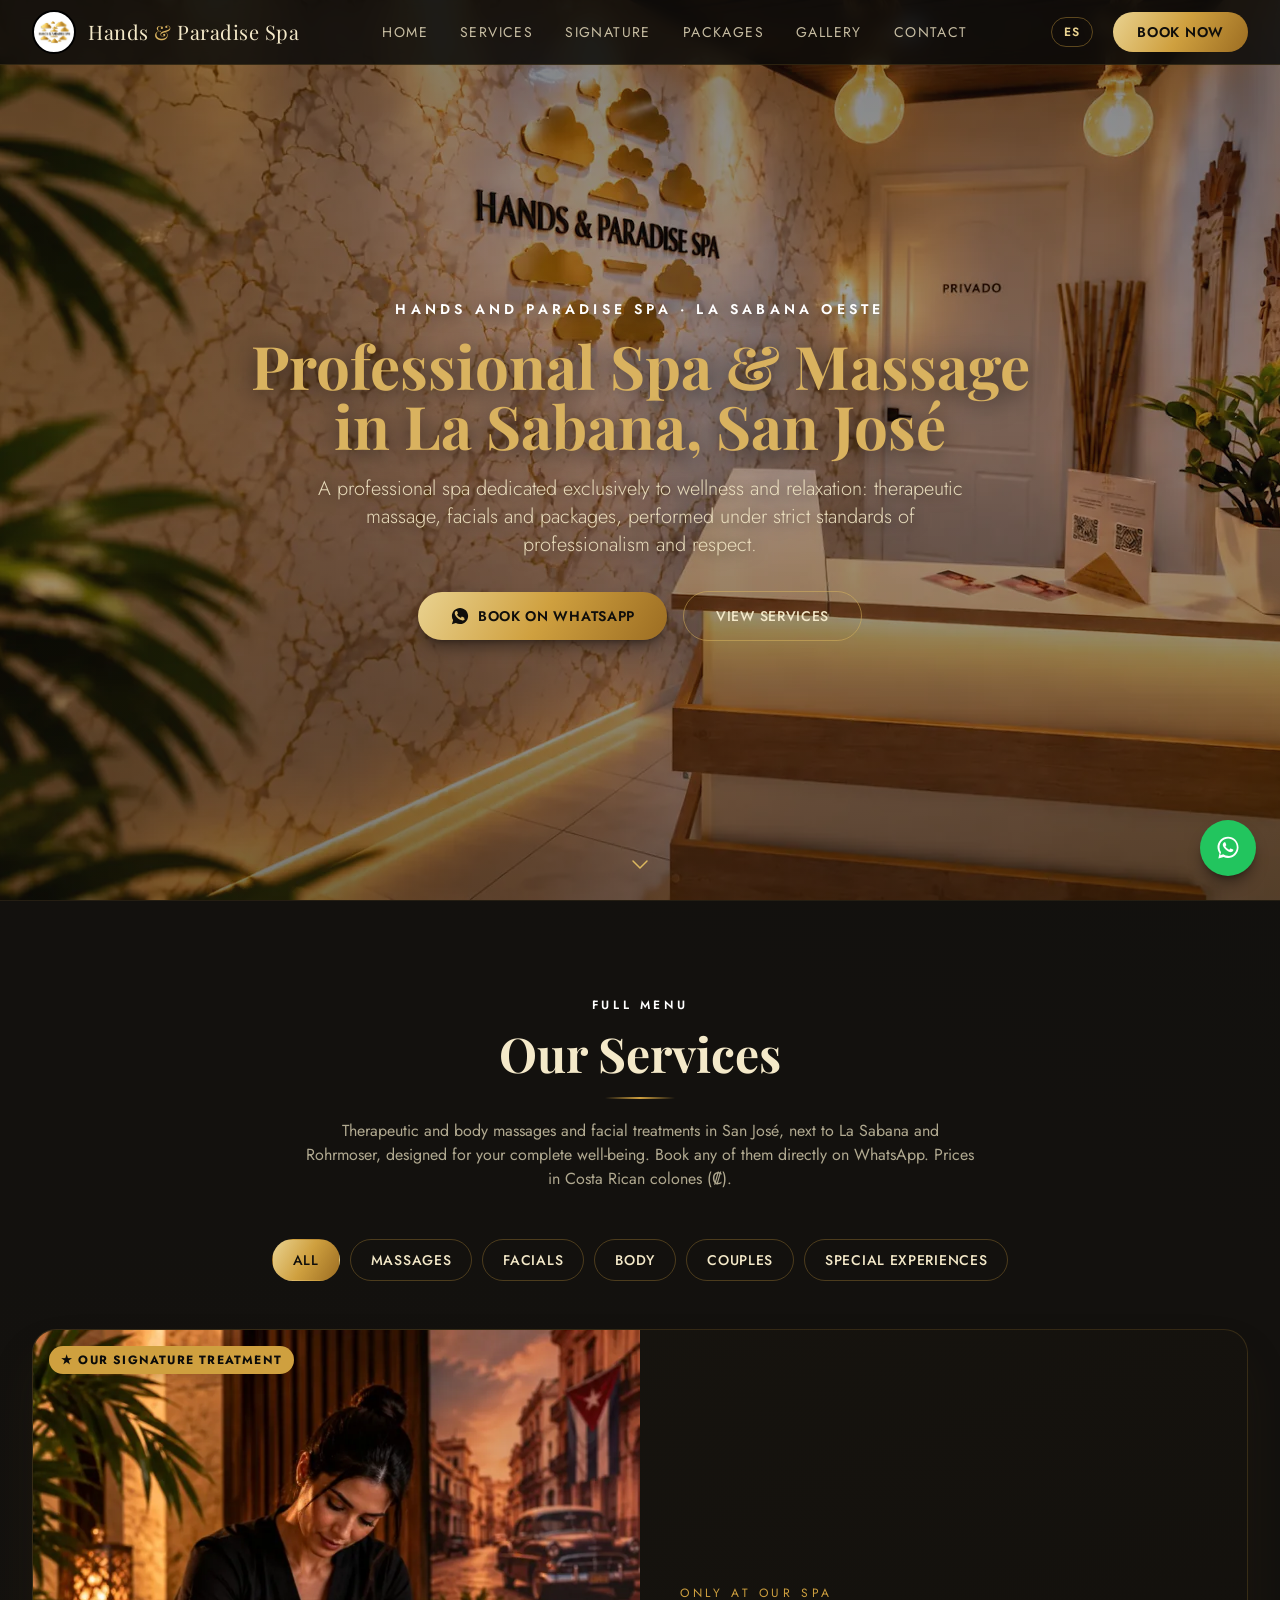
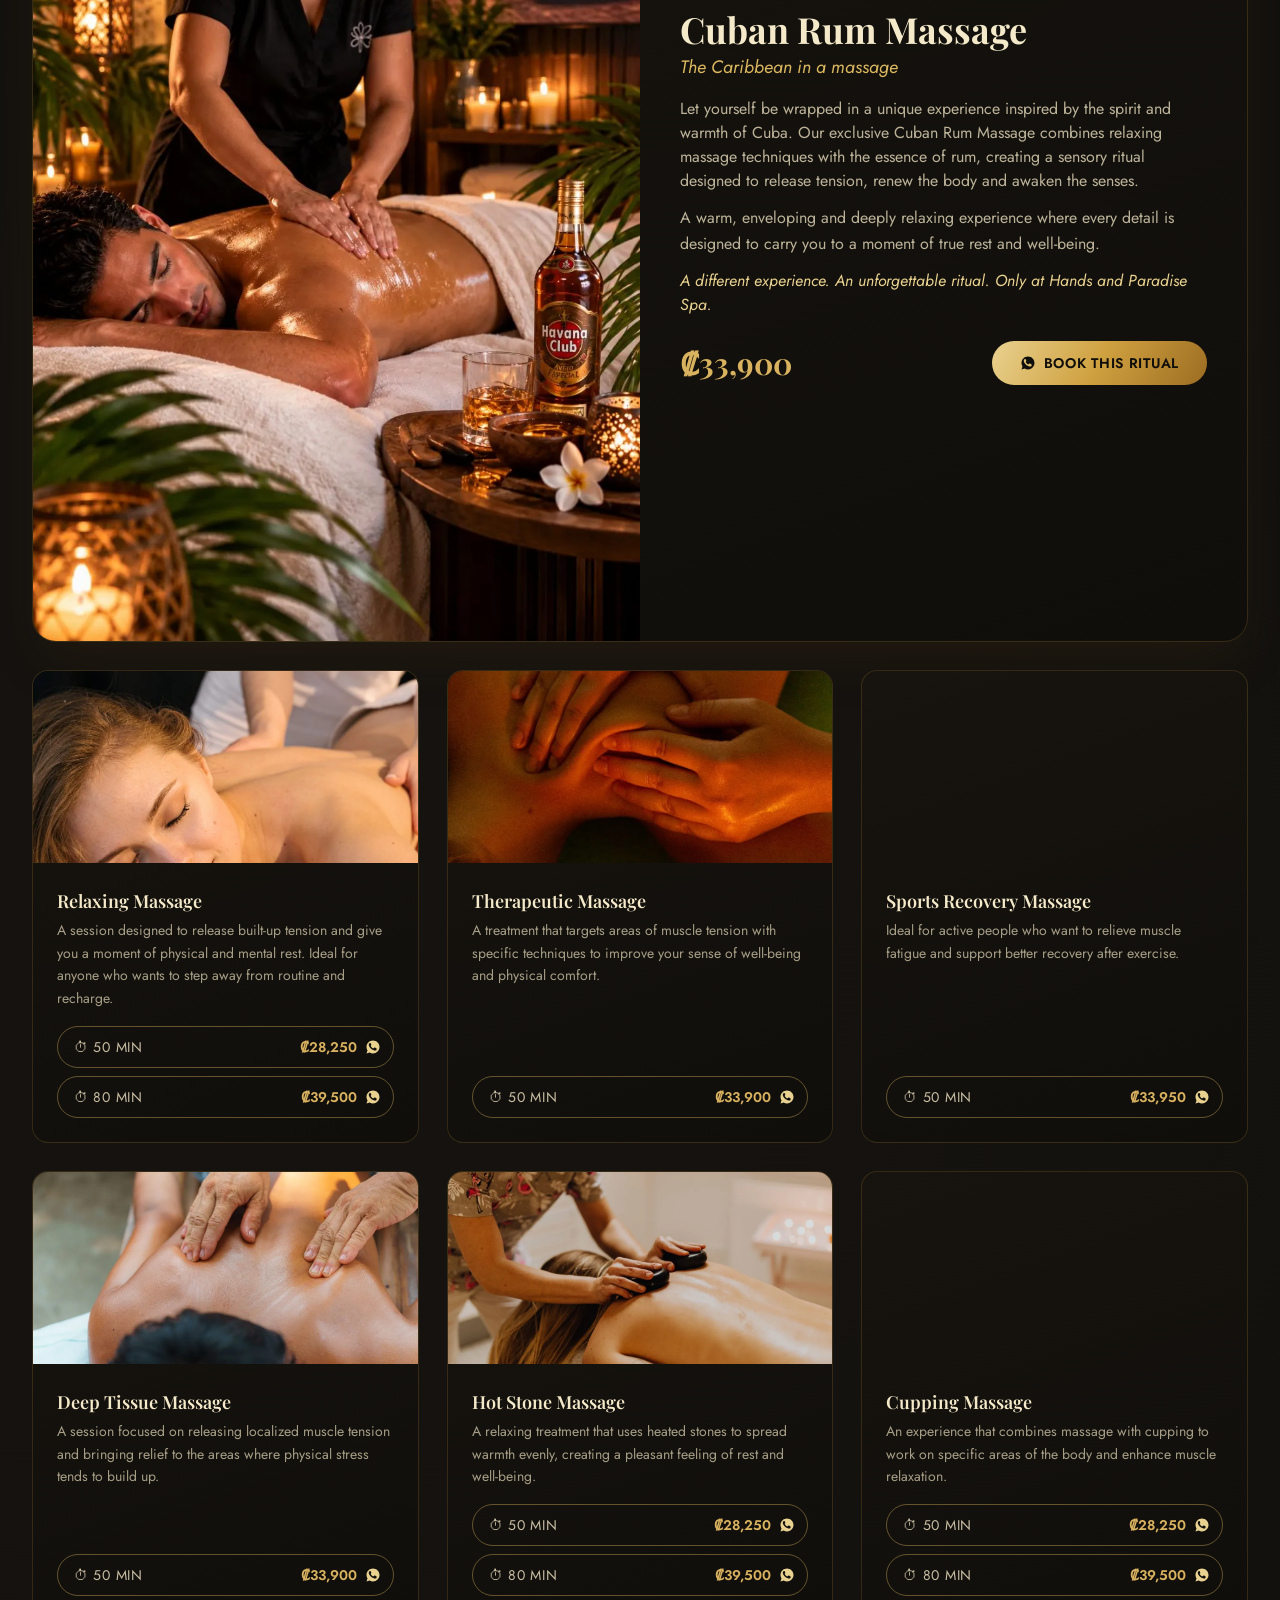
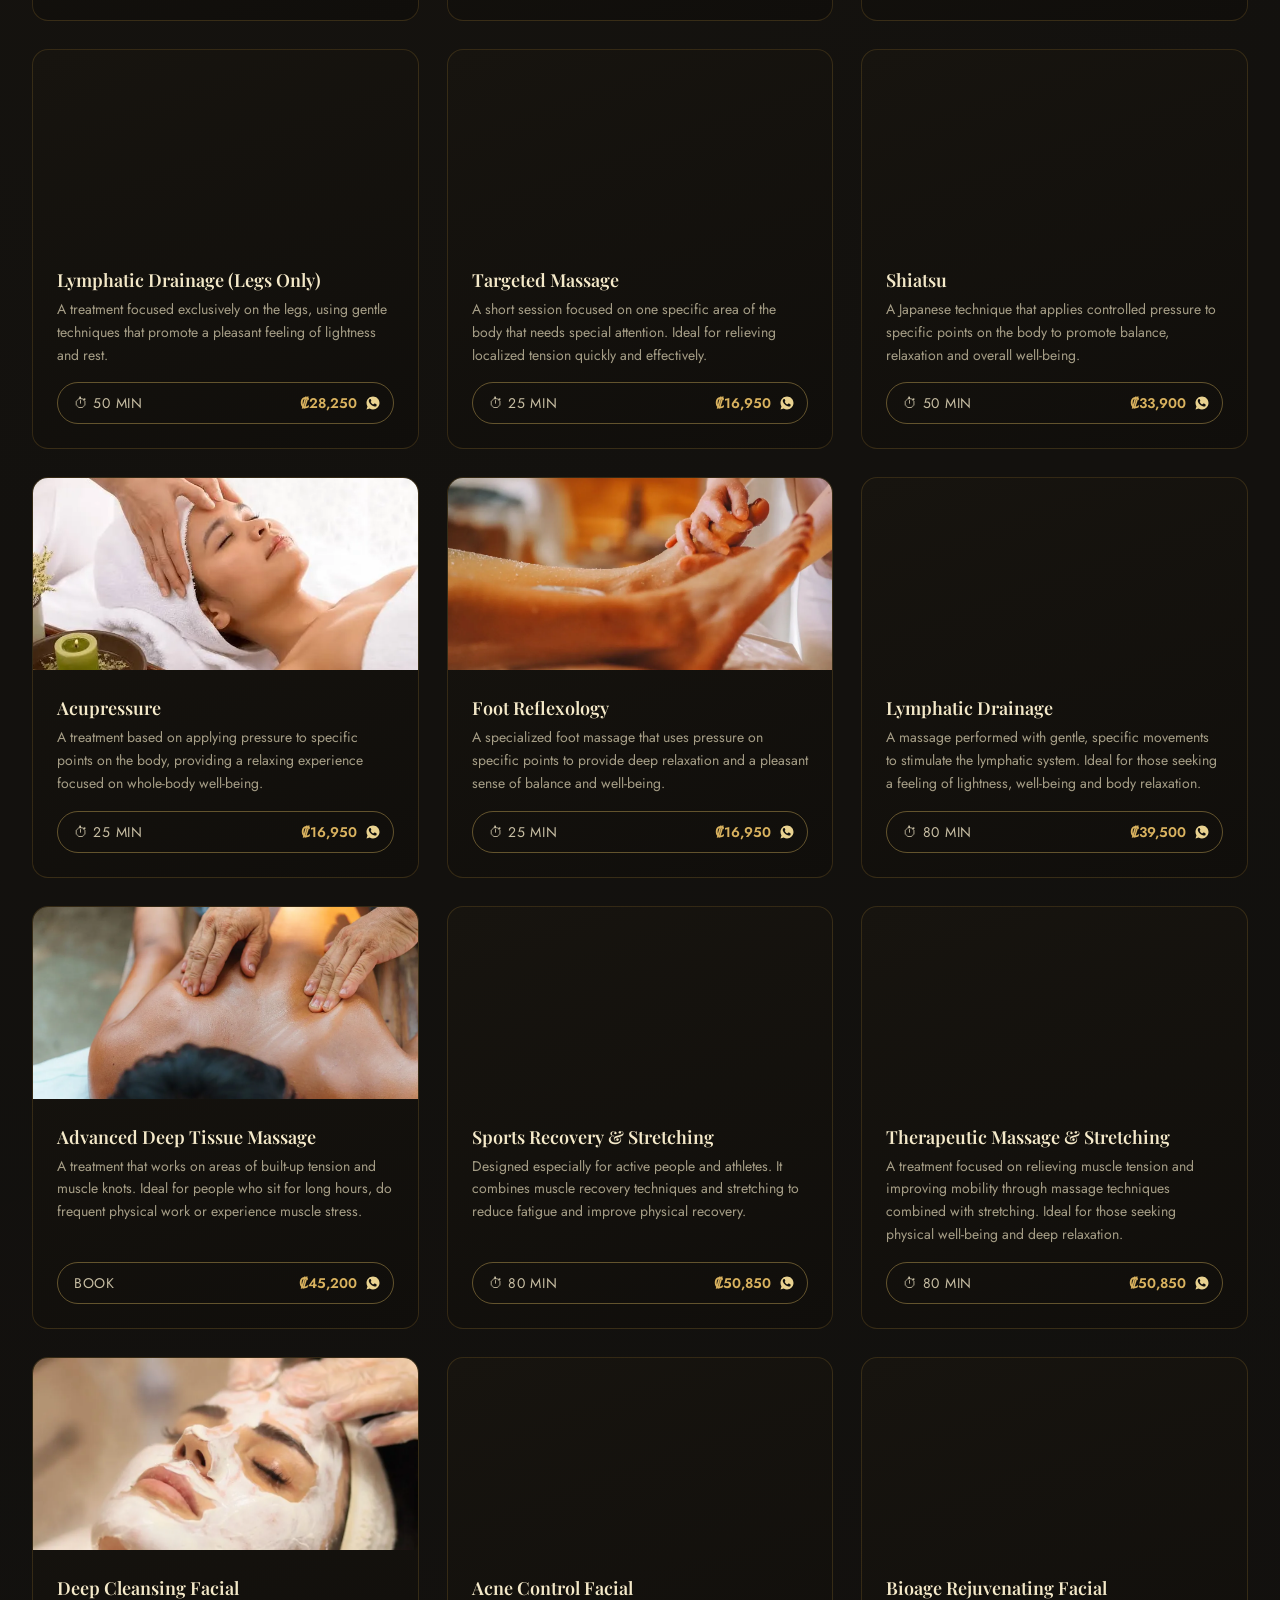
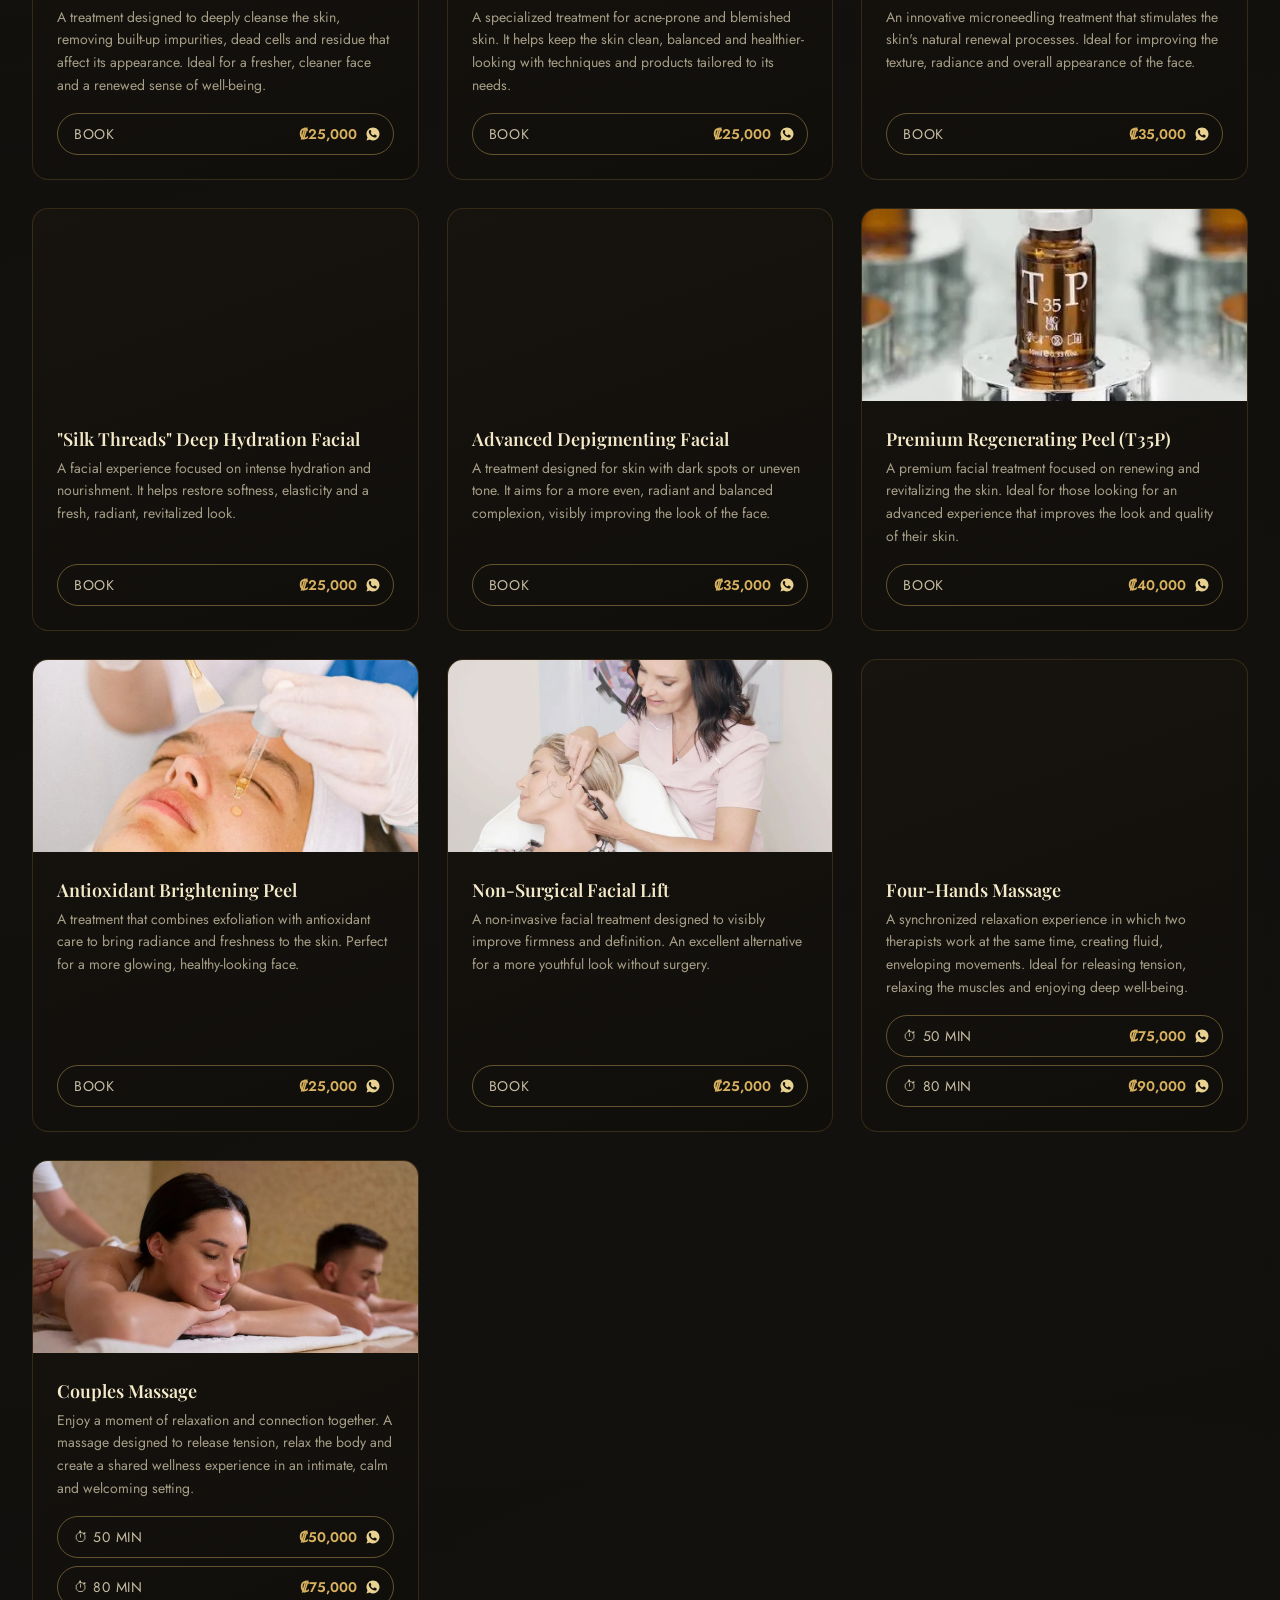
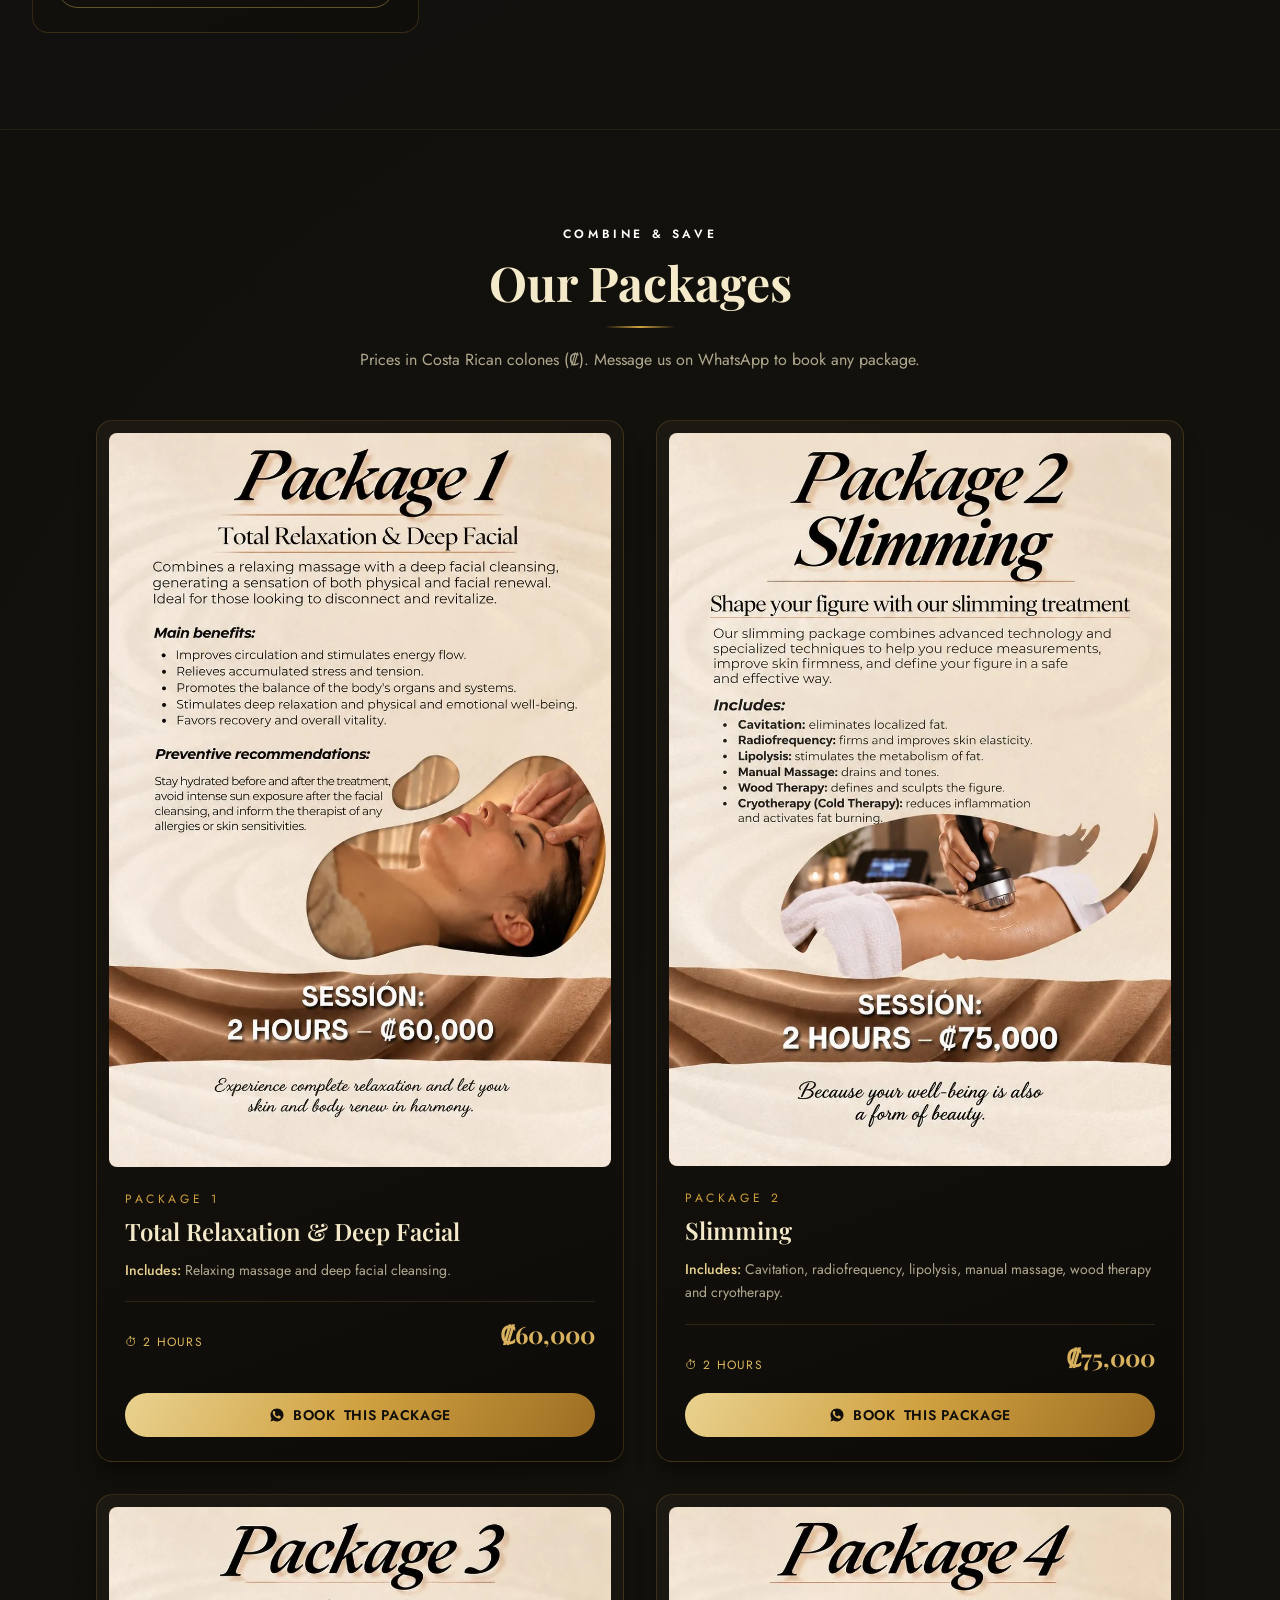
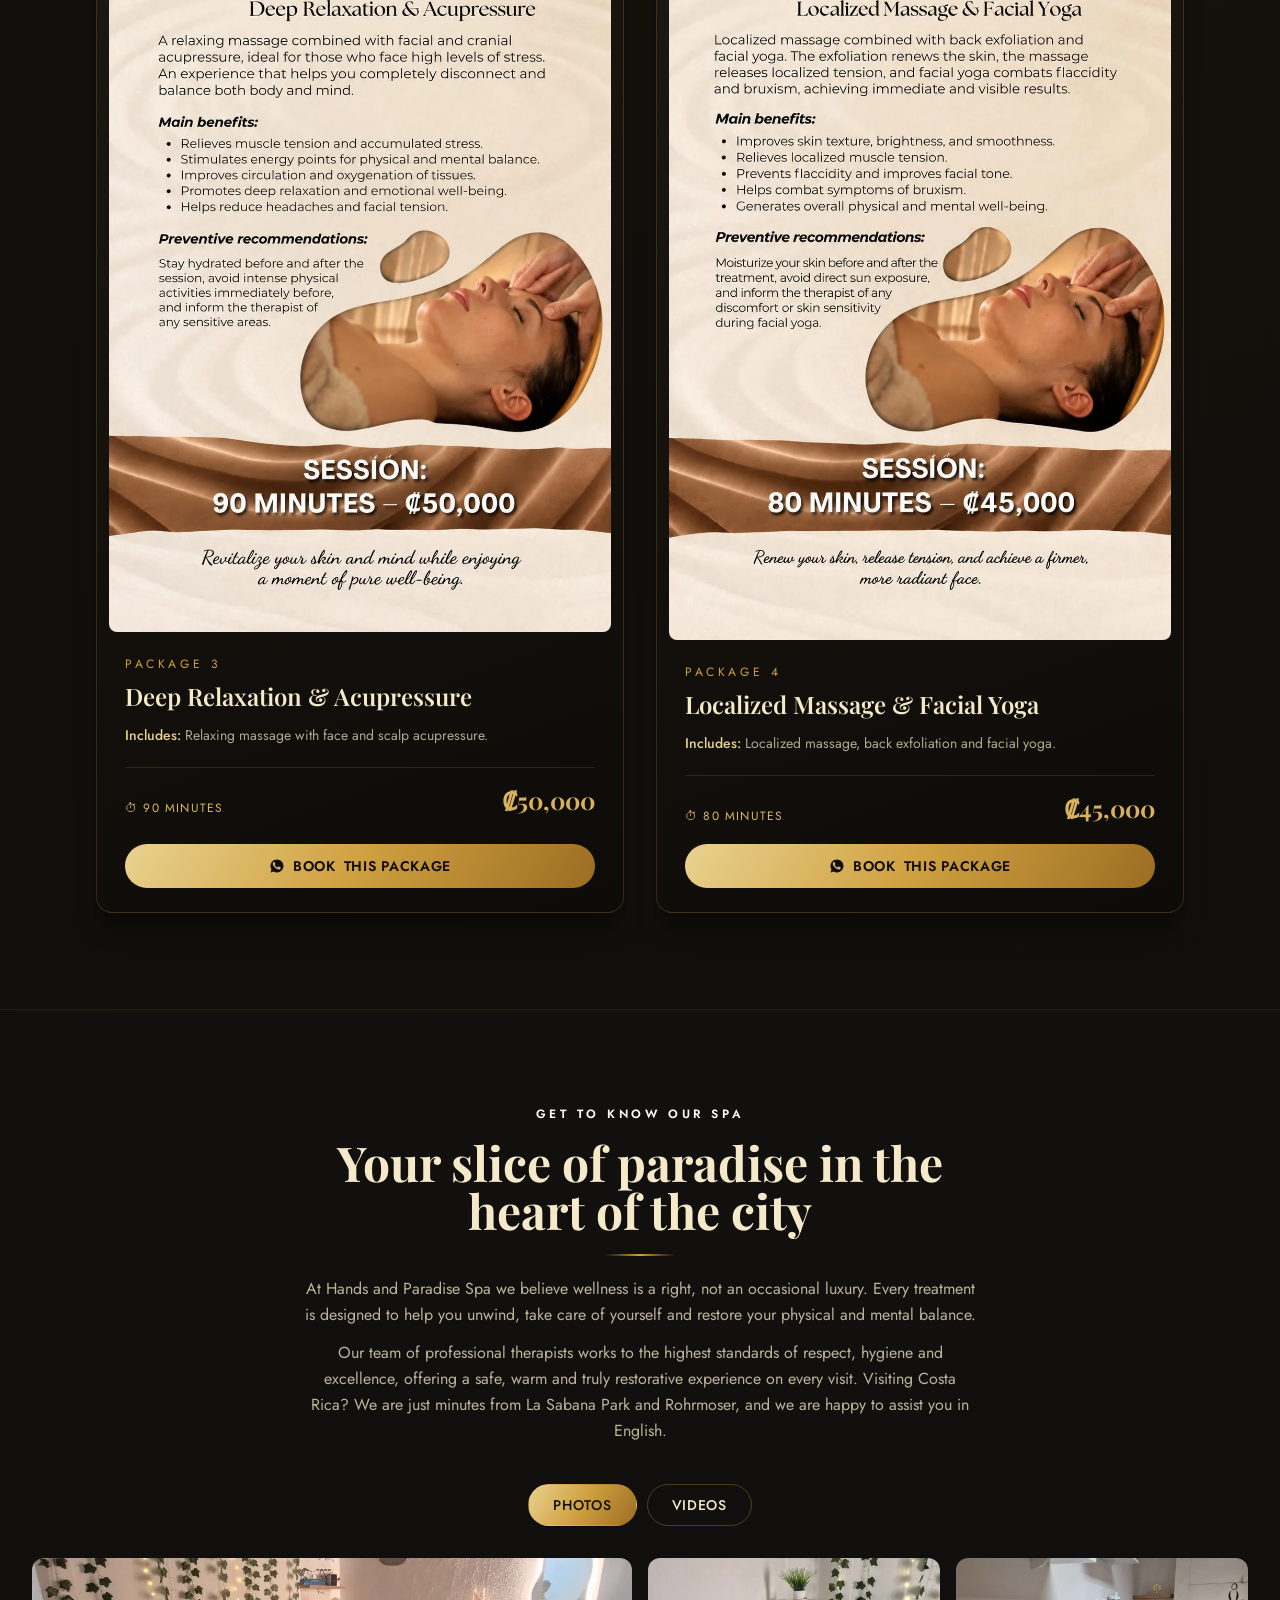
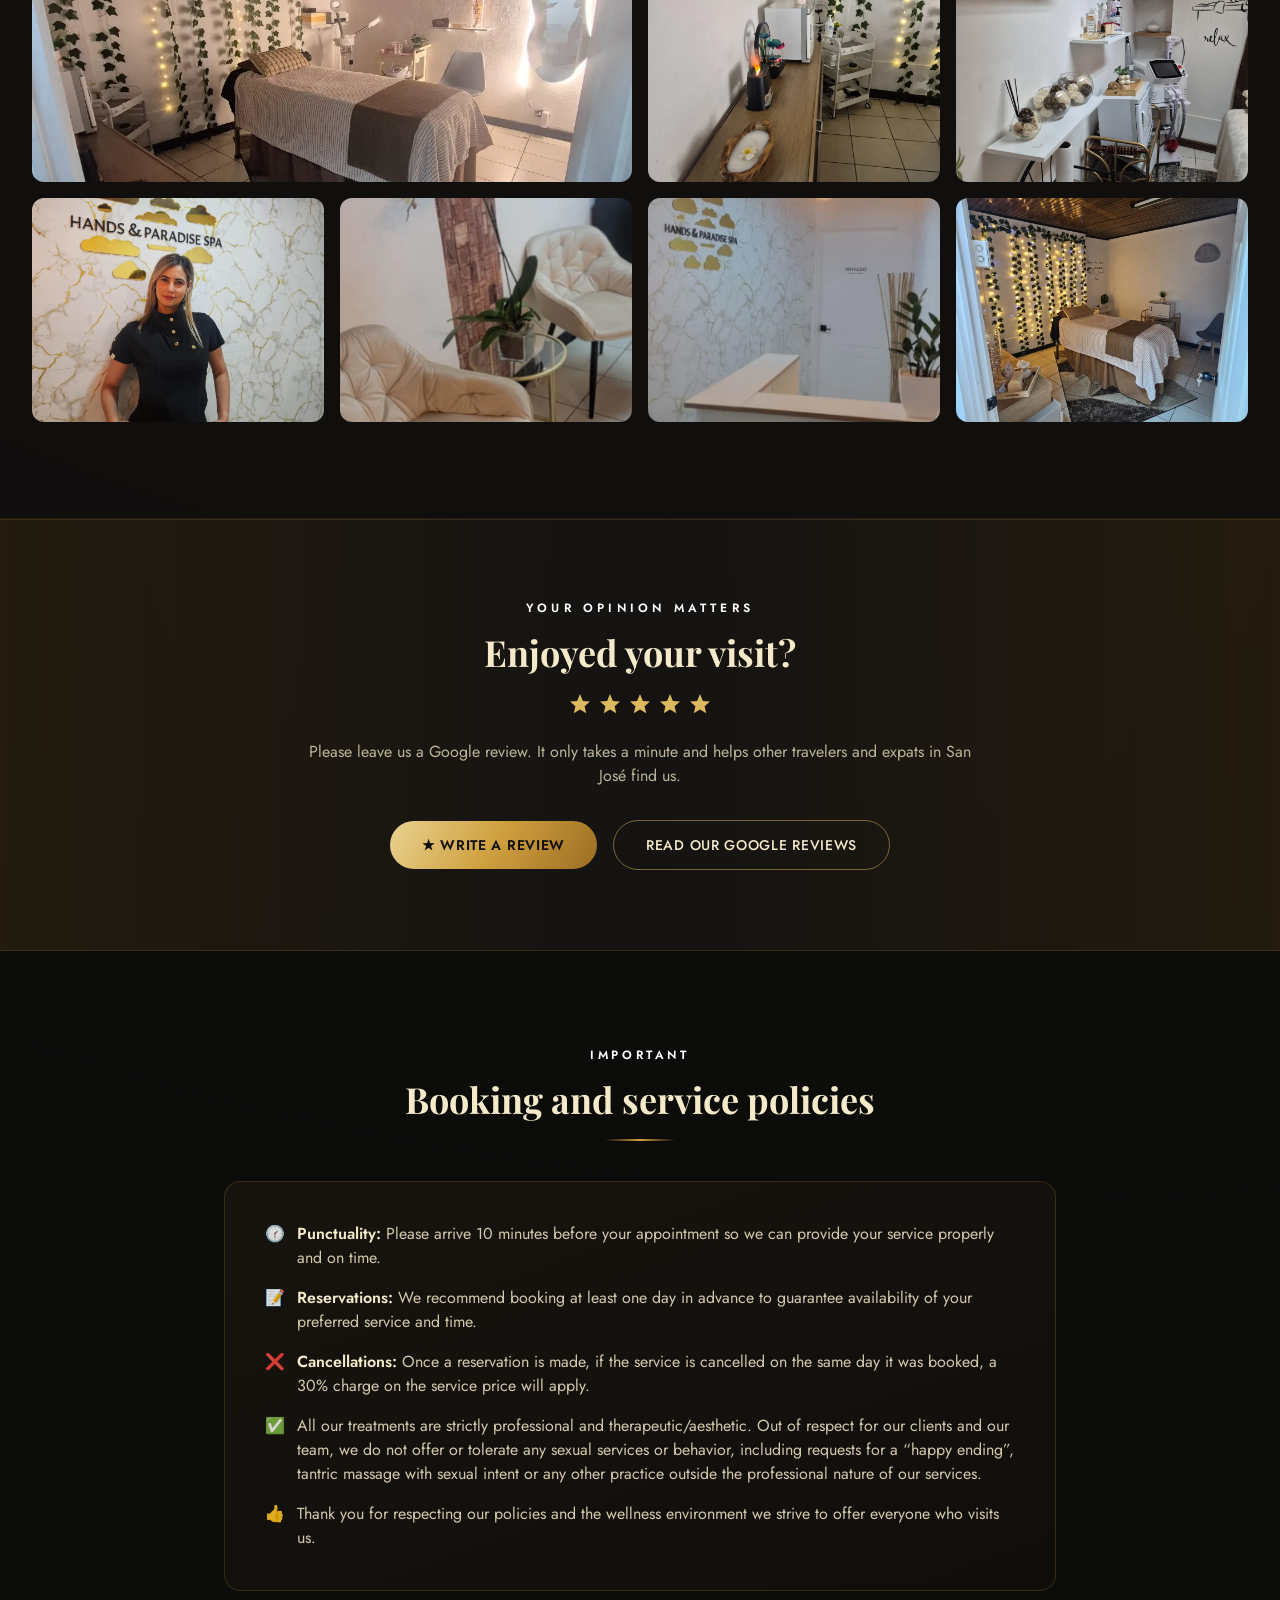
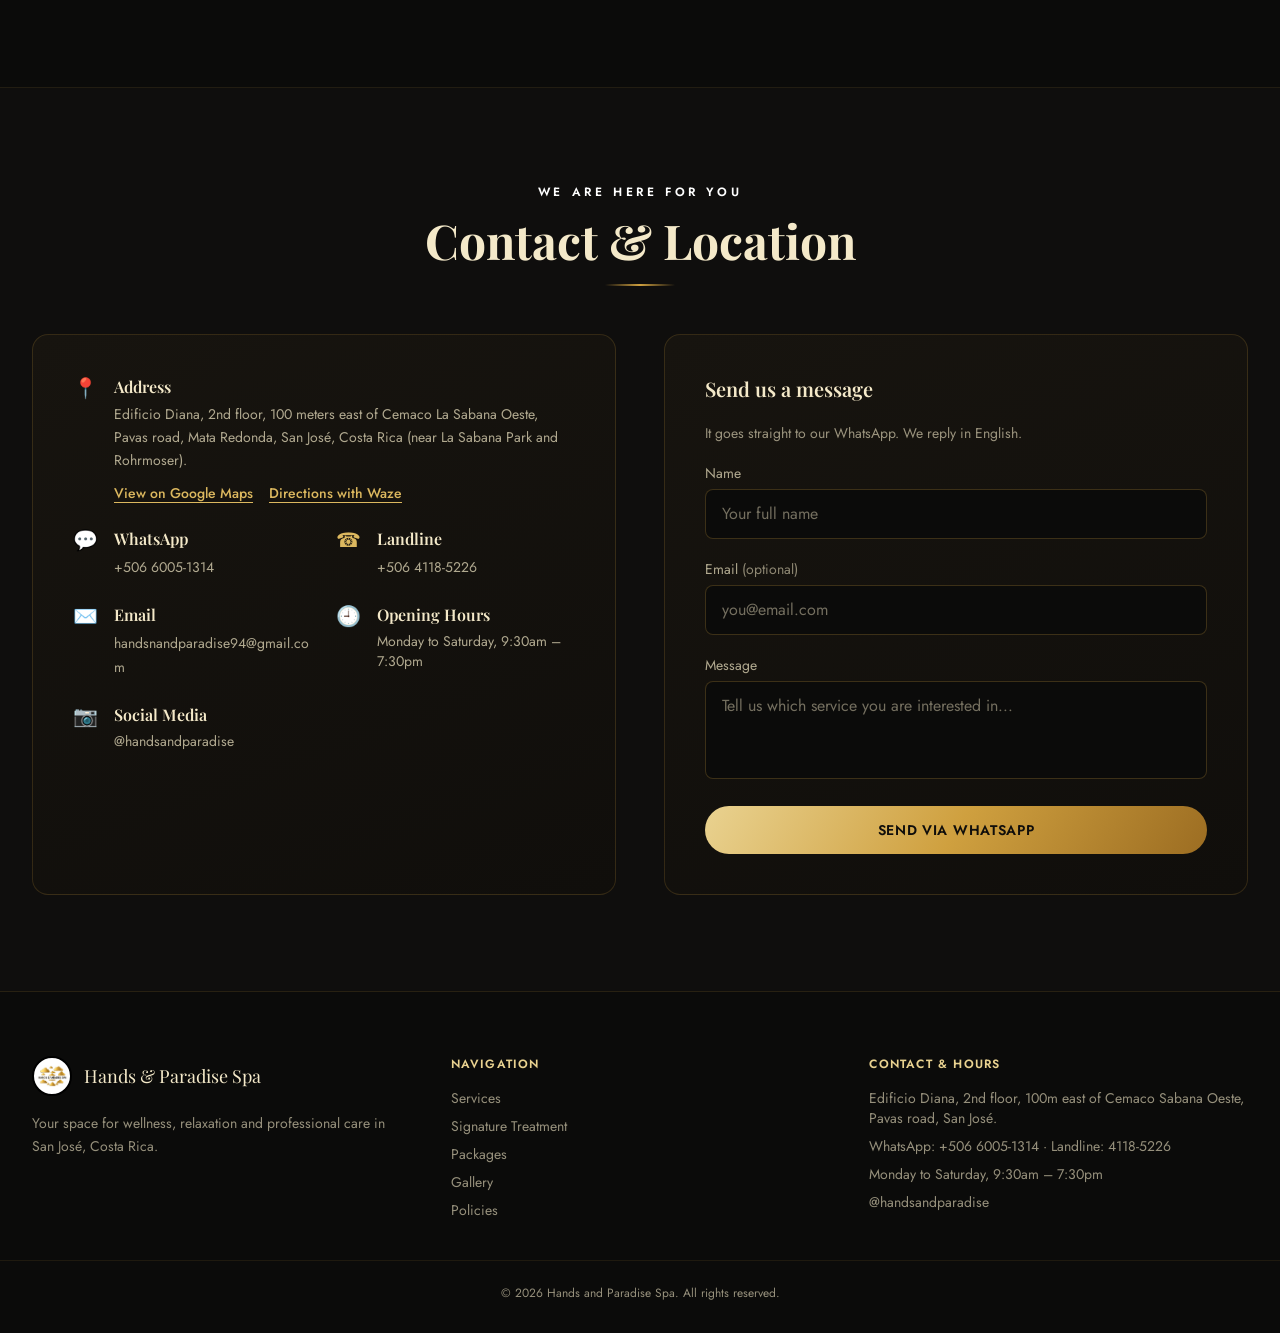
==== commit 226d7e67: "Ajusta las meta descriptions a 160 caracteres o menos (ES y EN) Co-Authored-By: Claude Opus 5.5 <nor" ====
--- a/en/index.html
+++ b/en/index.html
@@ -7,7 +7,7 @@
 <meta name="theme-color" content="#0b0b0a">
 <script>document.documentElement.classList.add('js');</script>
 <title>Day Spa in San José, Costa Rica · La Sabana &amp; Rohrmoser | Hands &amp; Paradise</title>
-<meta name="description" content="Hands and Paradise Spa in San José, Costa Rica (La Sabana / Rohrmoser): therapeutic massage, couples massage, hot stones, facials and wellness packages. English-friendly. Book on WhatsApp.">
+<meta name="description" content="Day spa in San José, Costa Rica (La Sabana / Rohrmoser): therapeutic massage, couples massage, hot stones, facials and wellness packages. Book on WhatsApp.">
 <meta name="robots" content="index, follow">
 <meta name="author" content="Hands and Paradise Spa">
 <link rel="canonical" href="https://handsandparadisespa.com/en/">
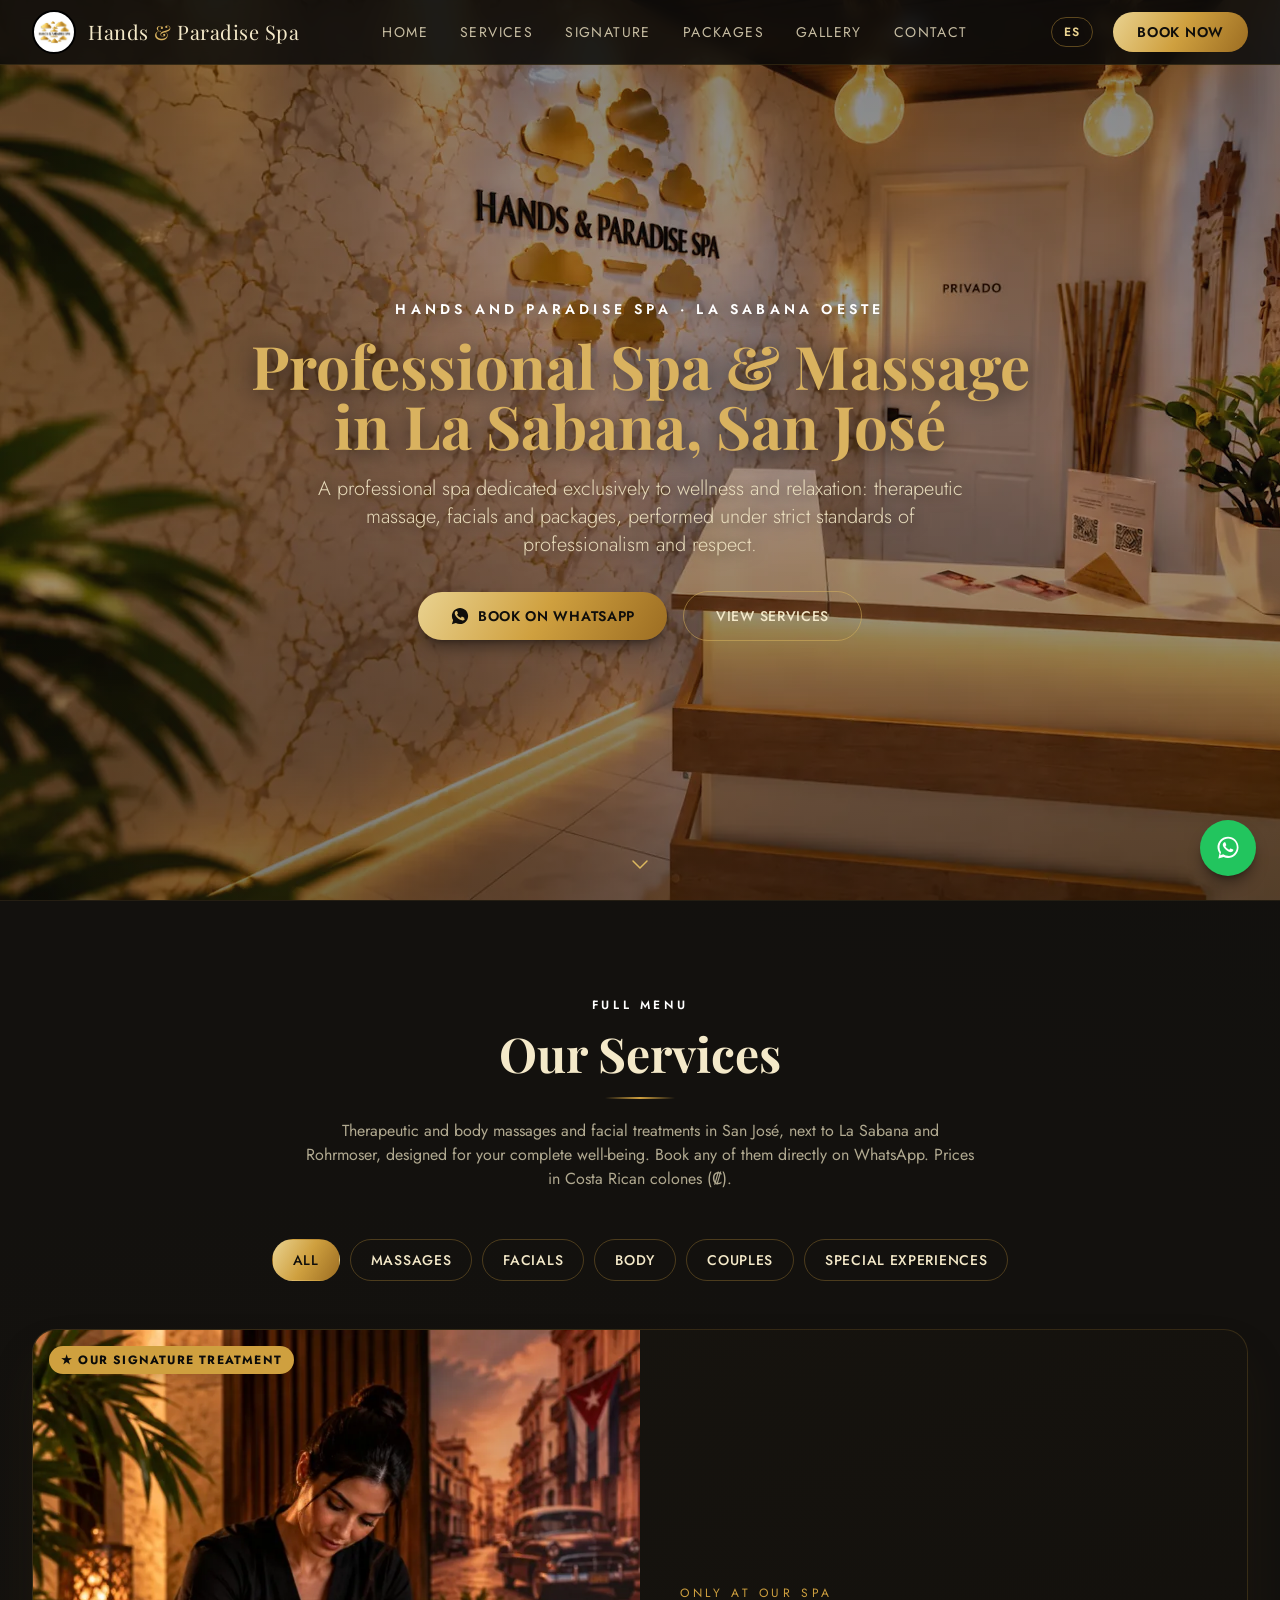
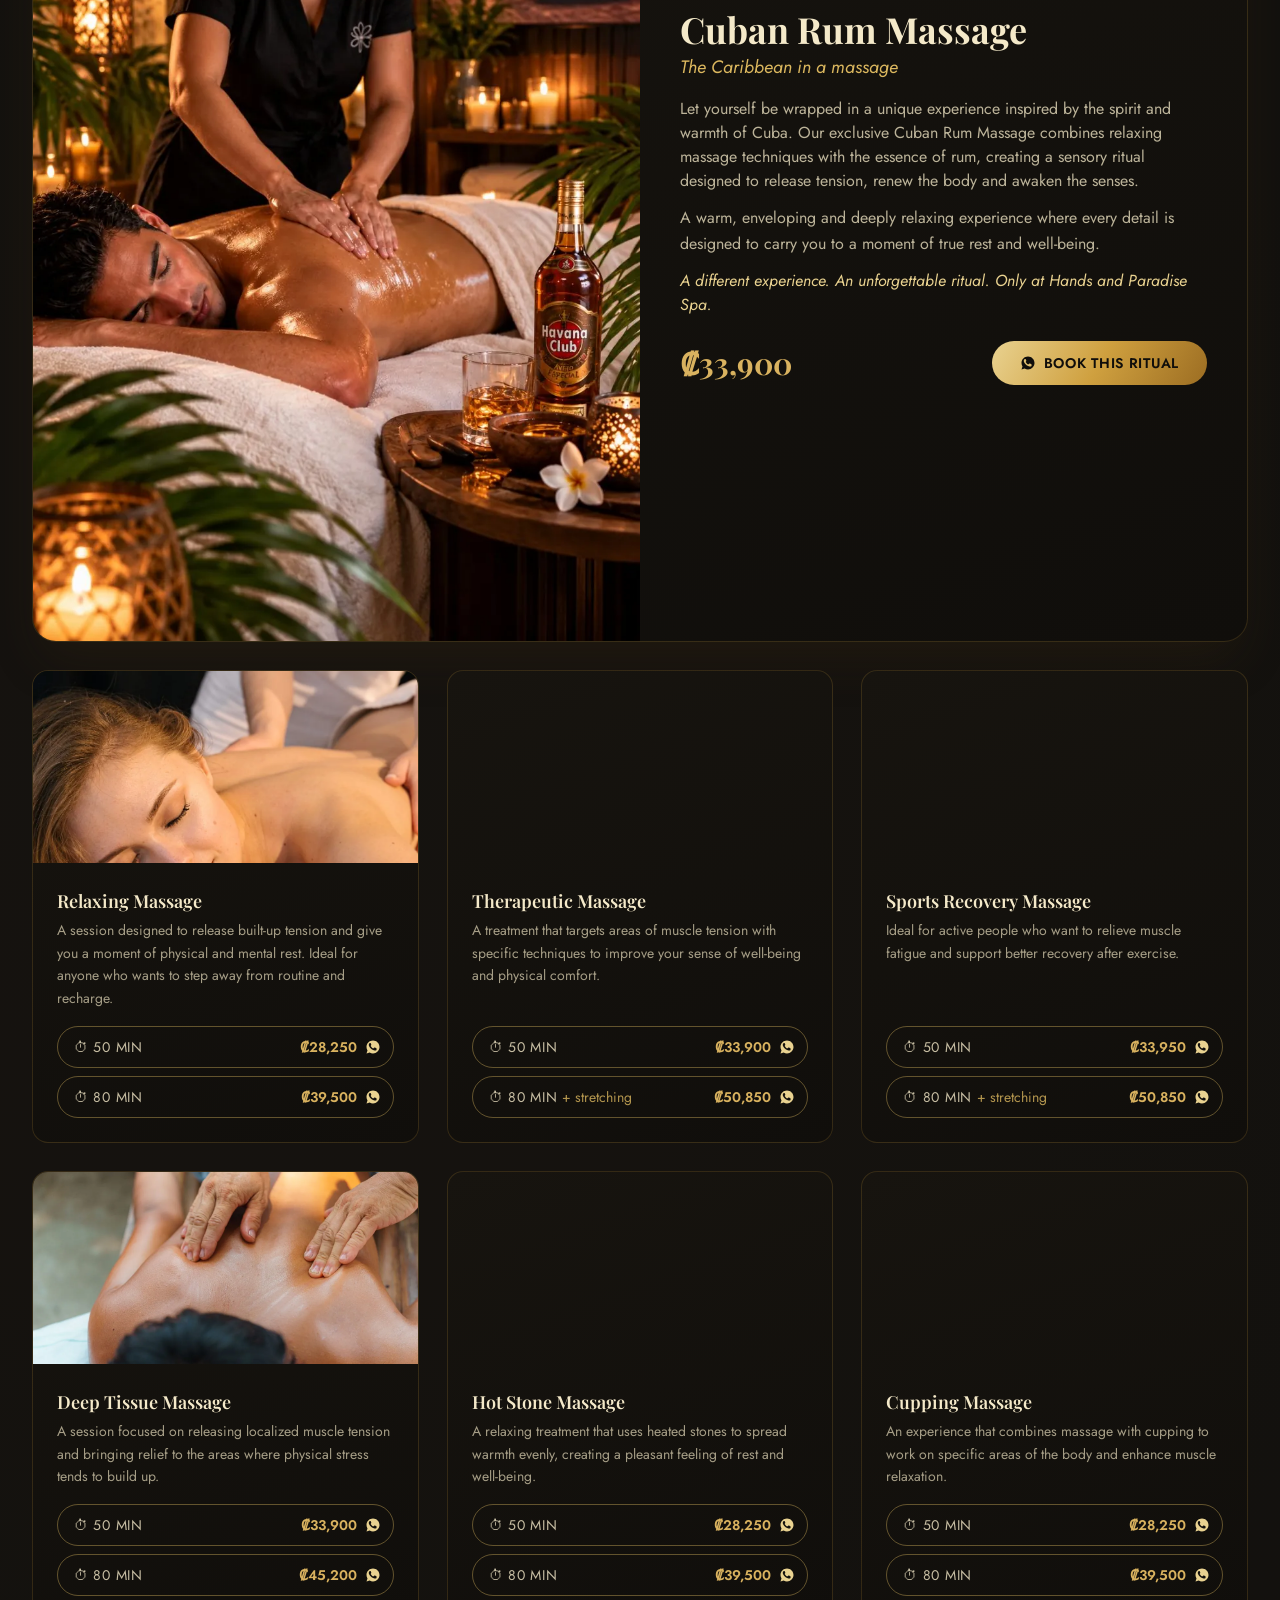
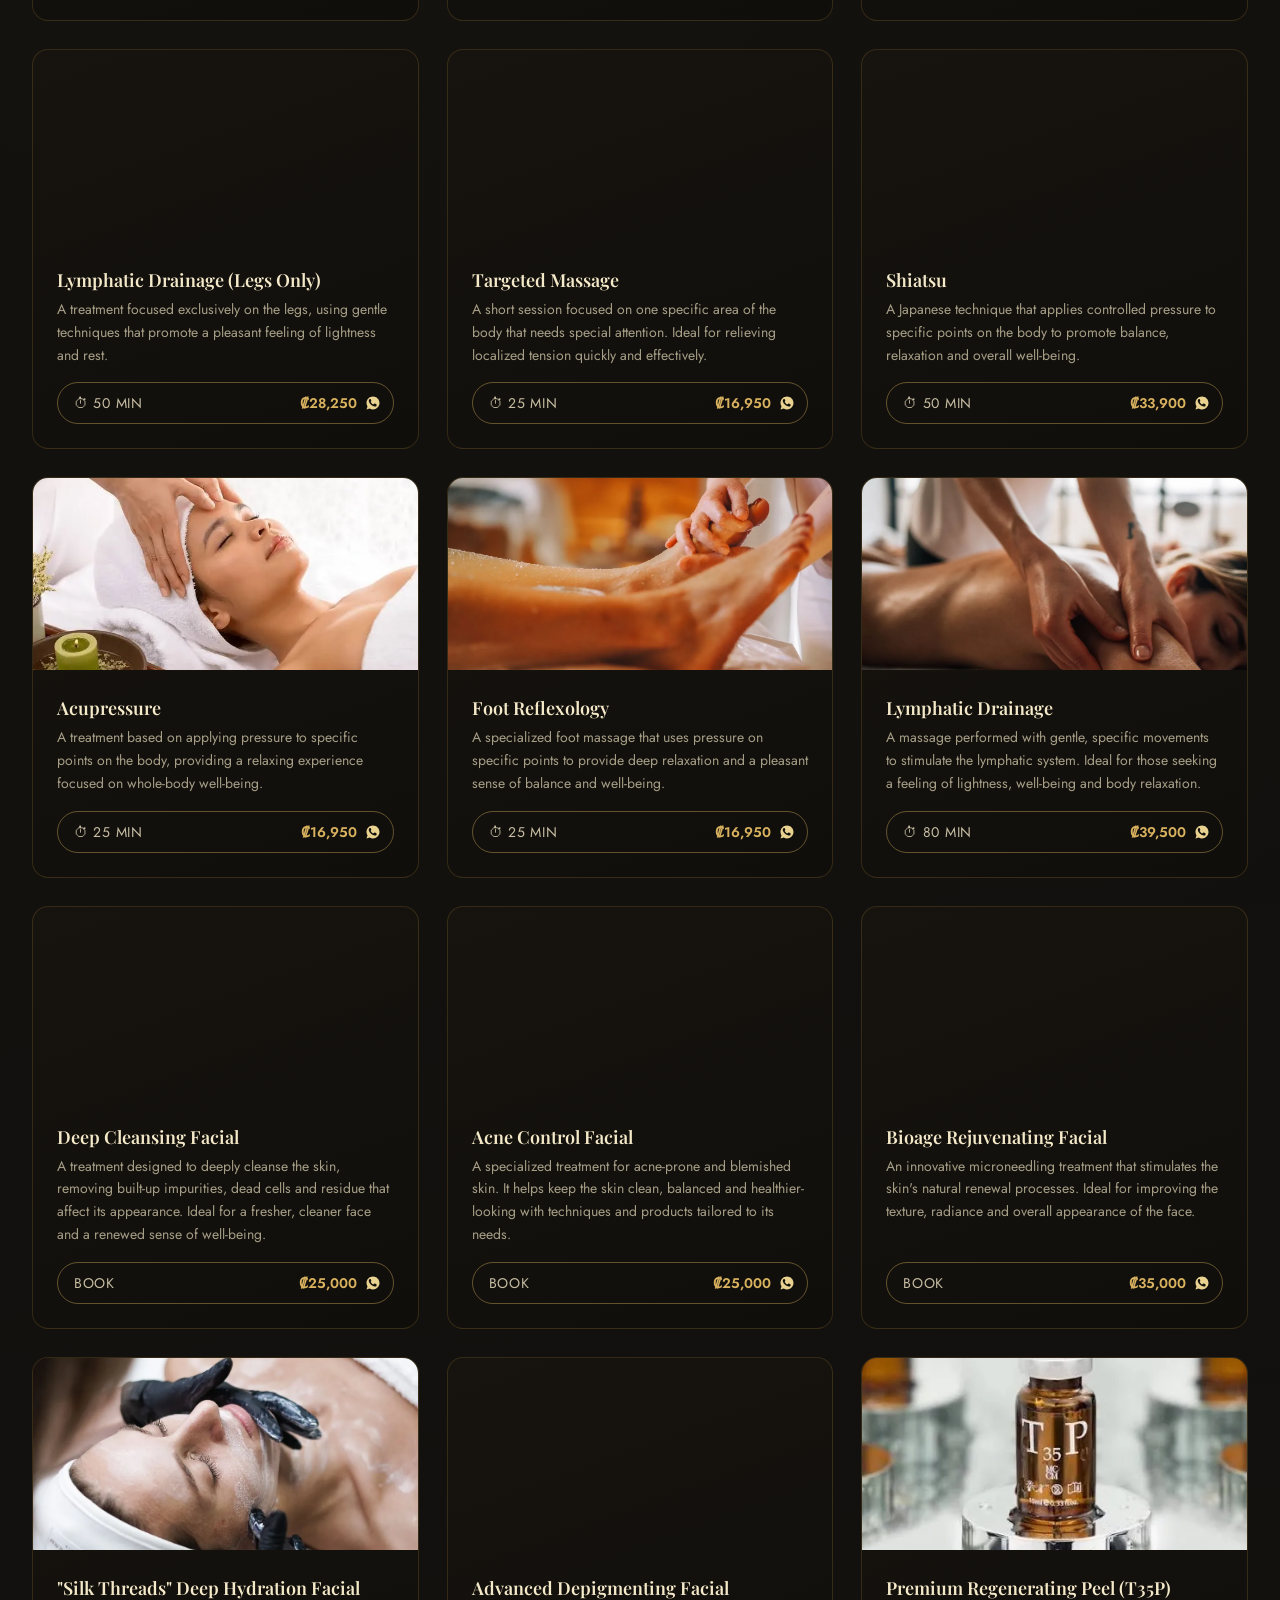
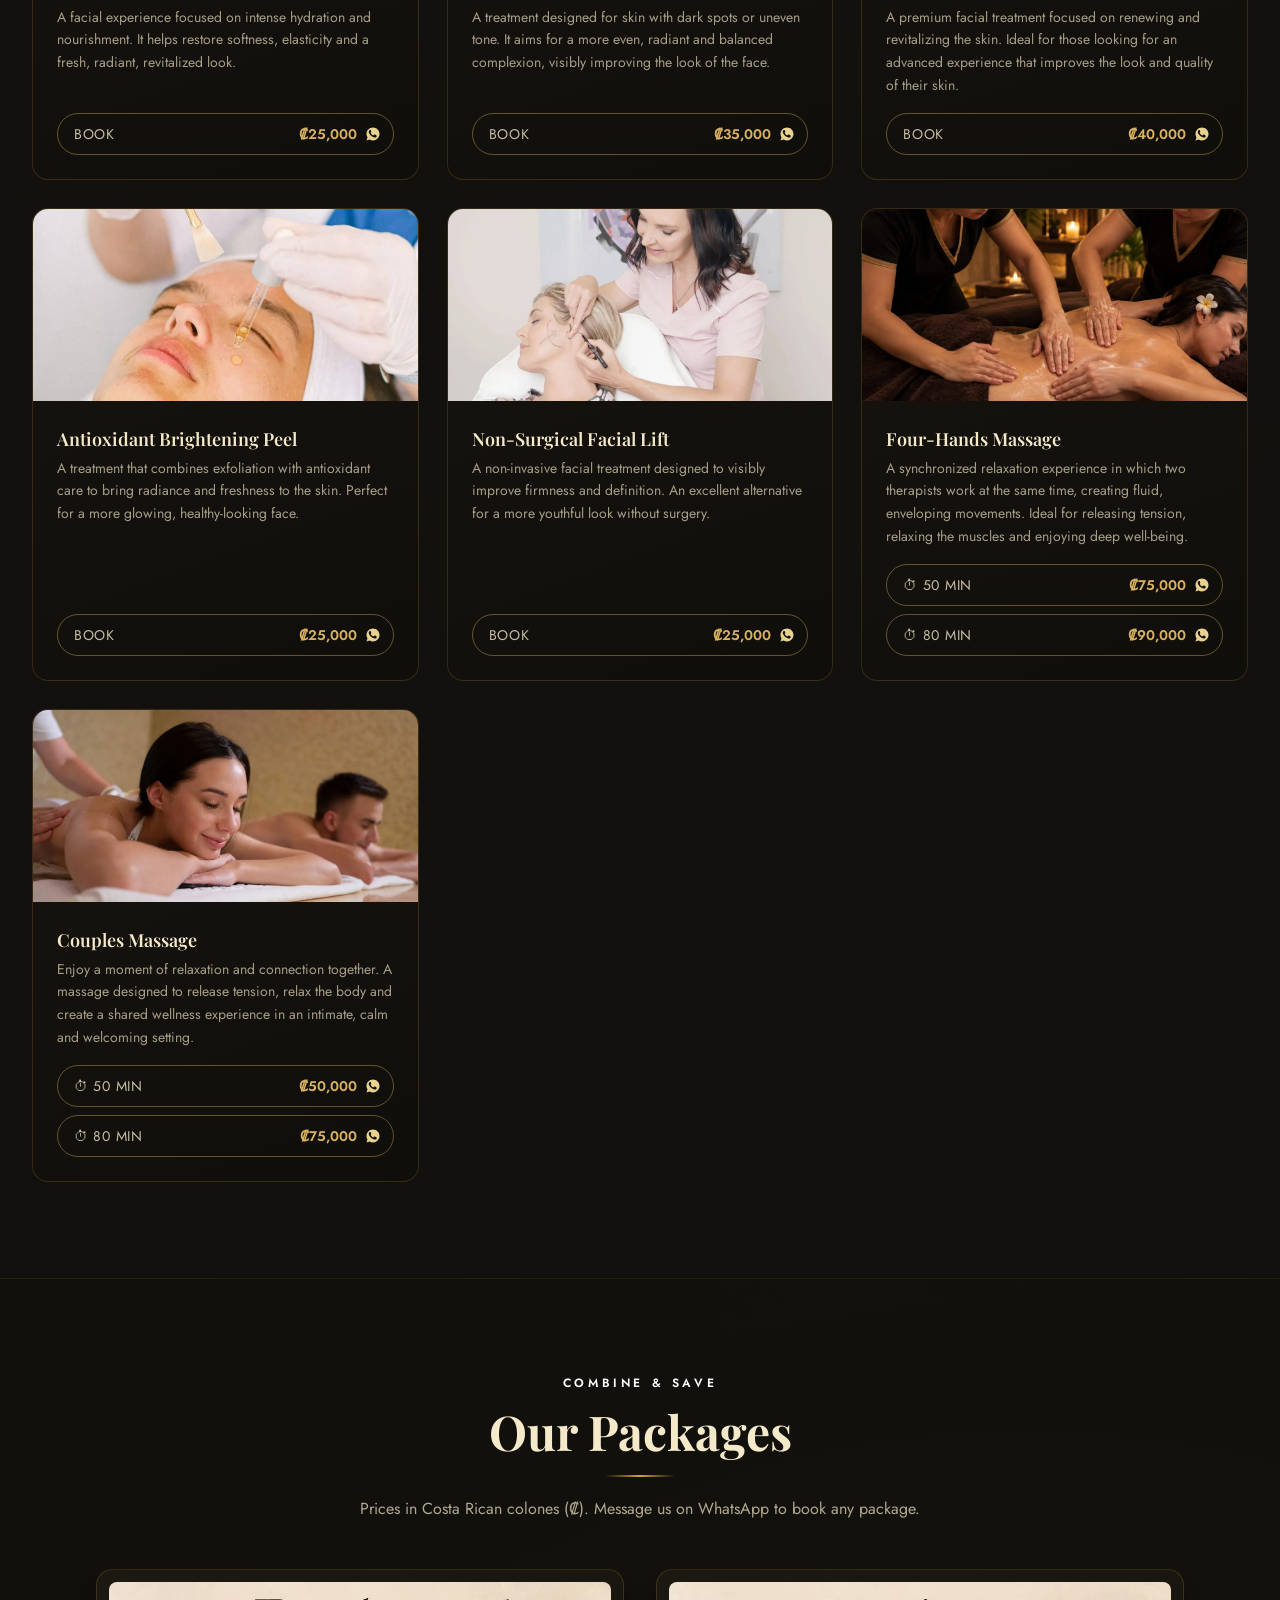
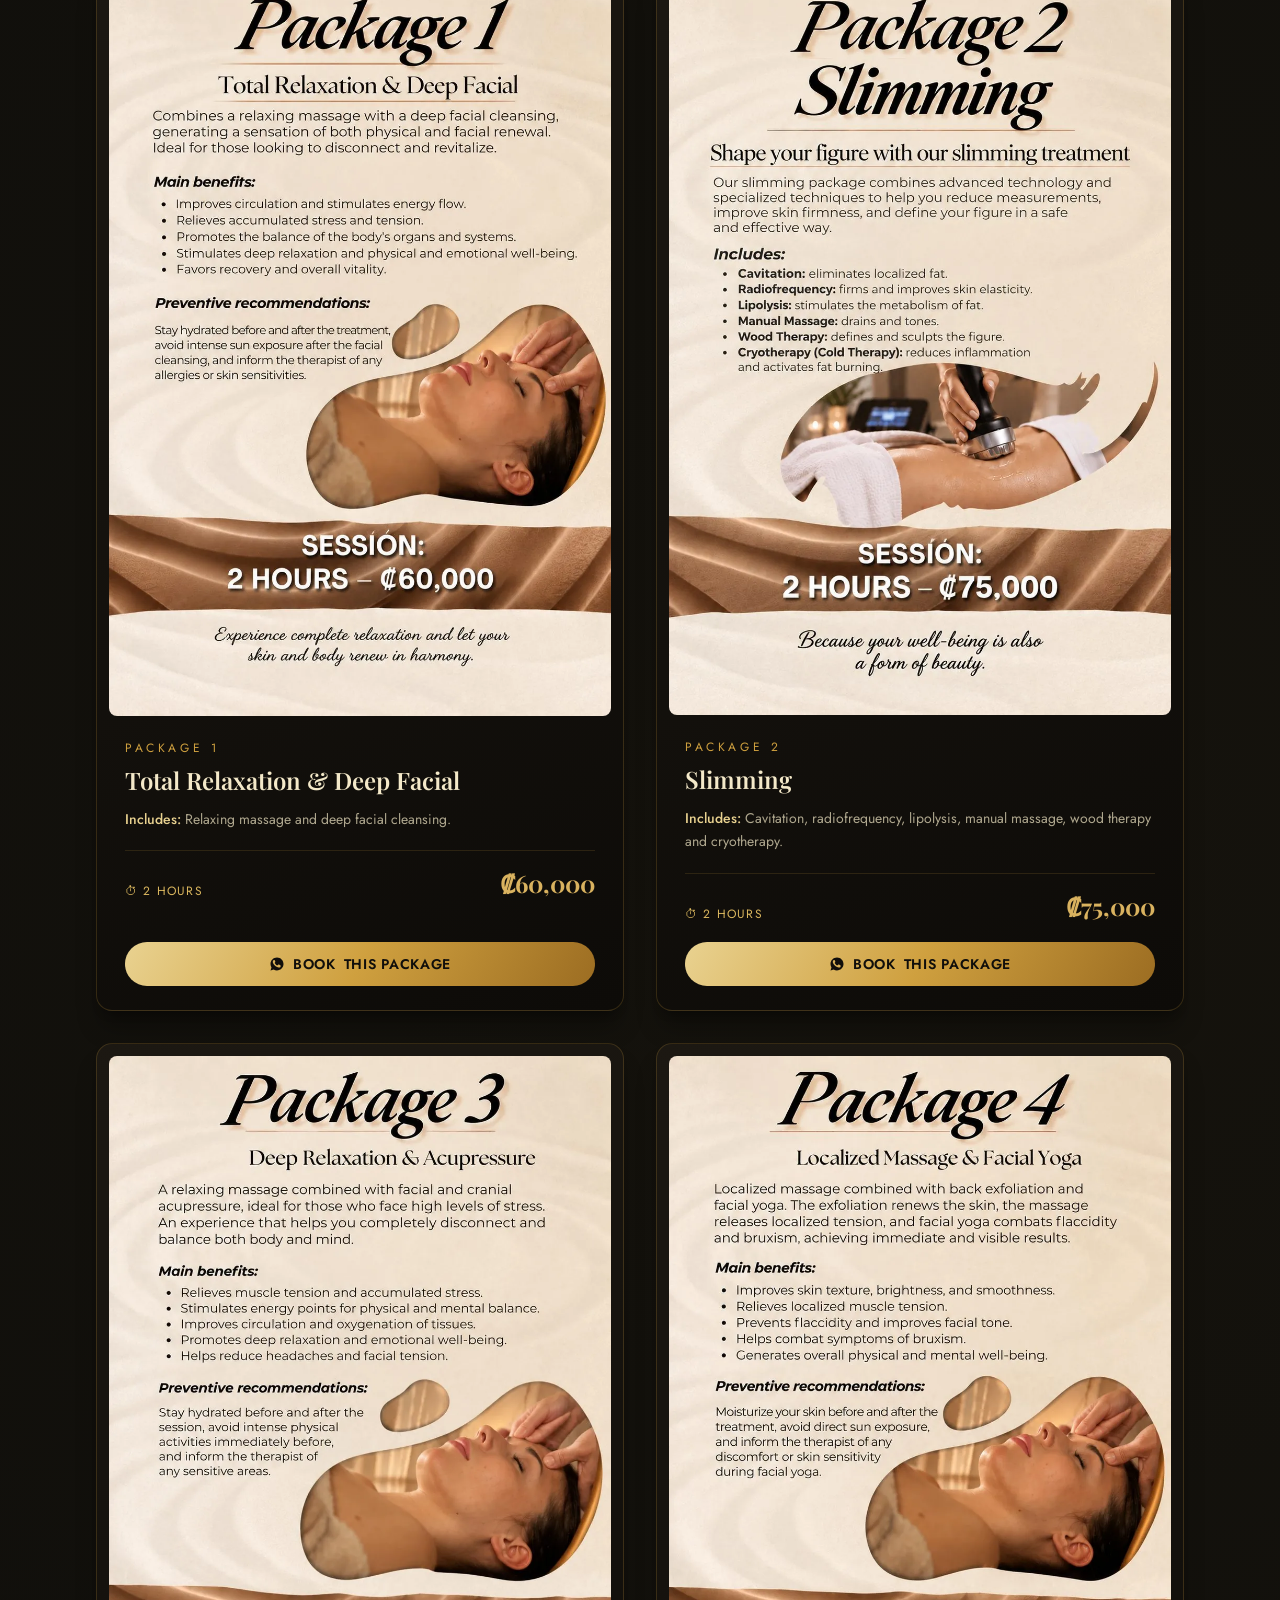
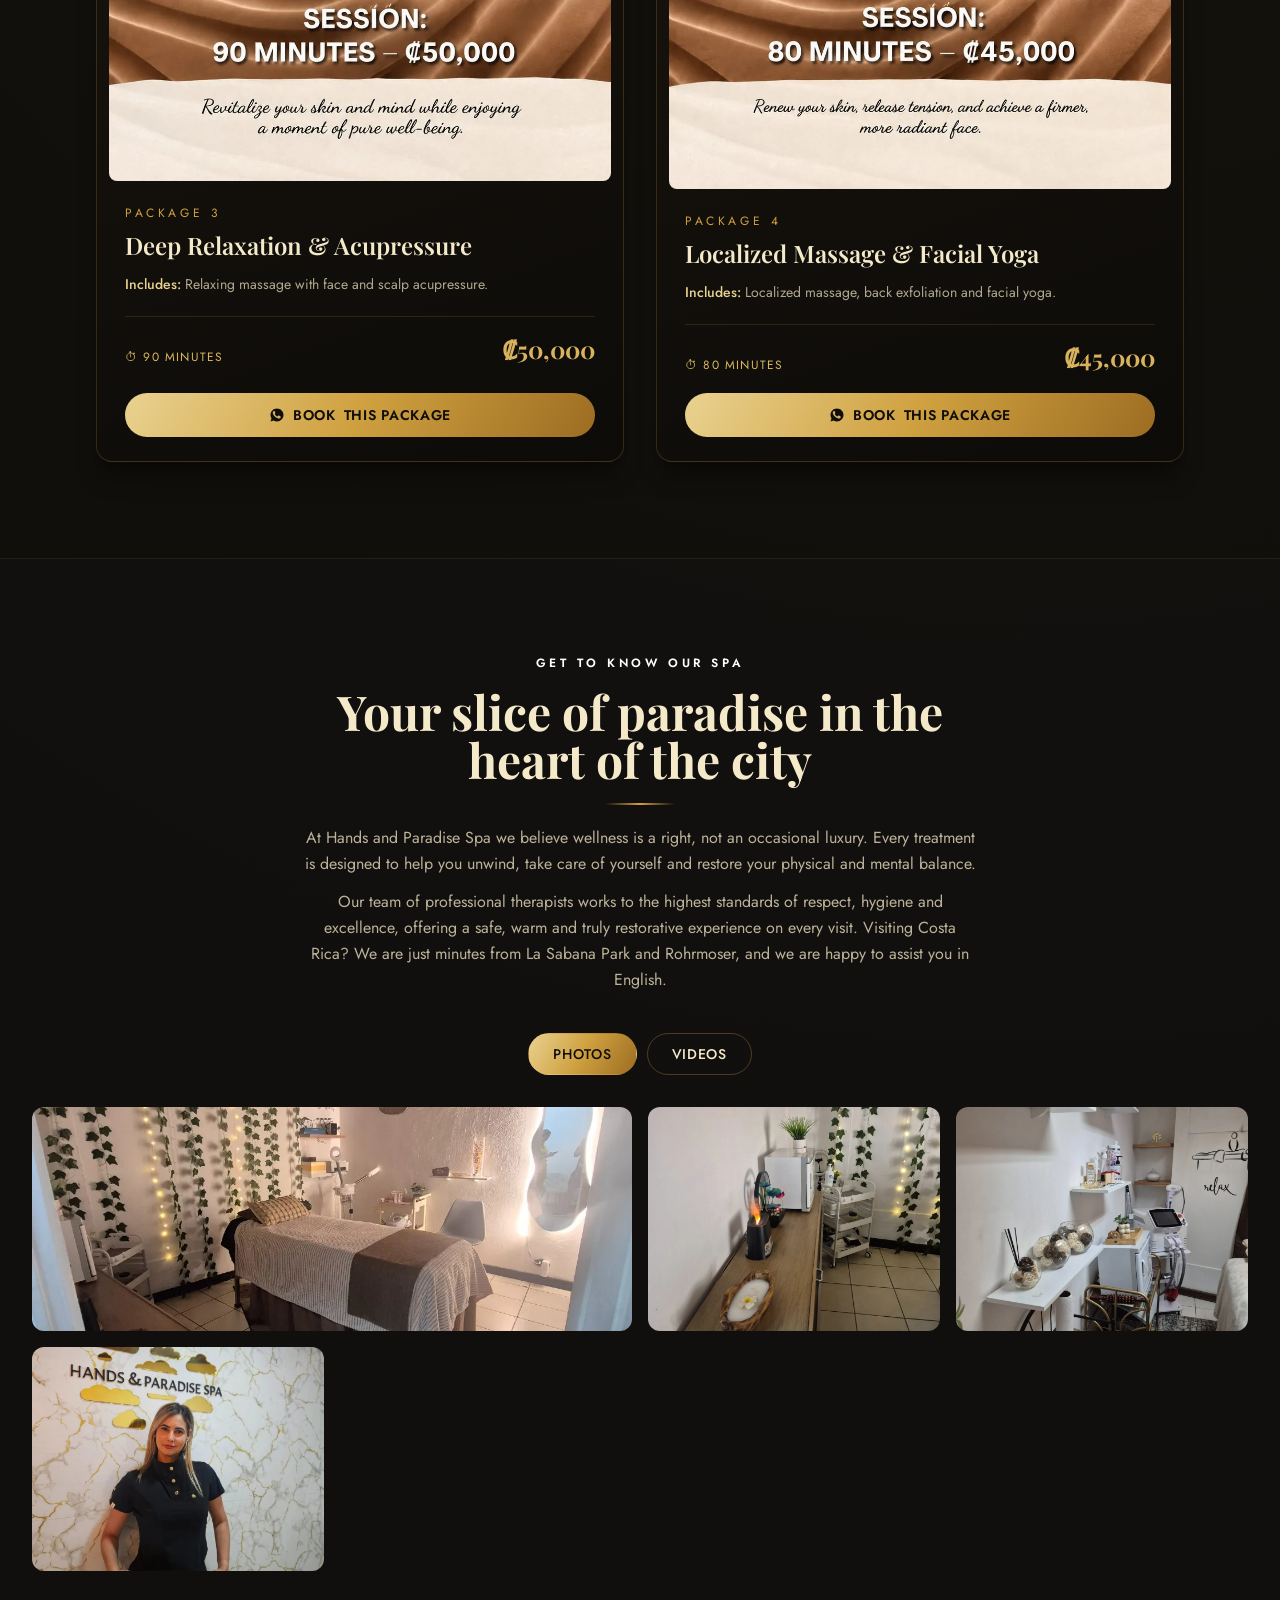
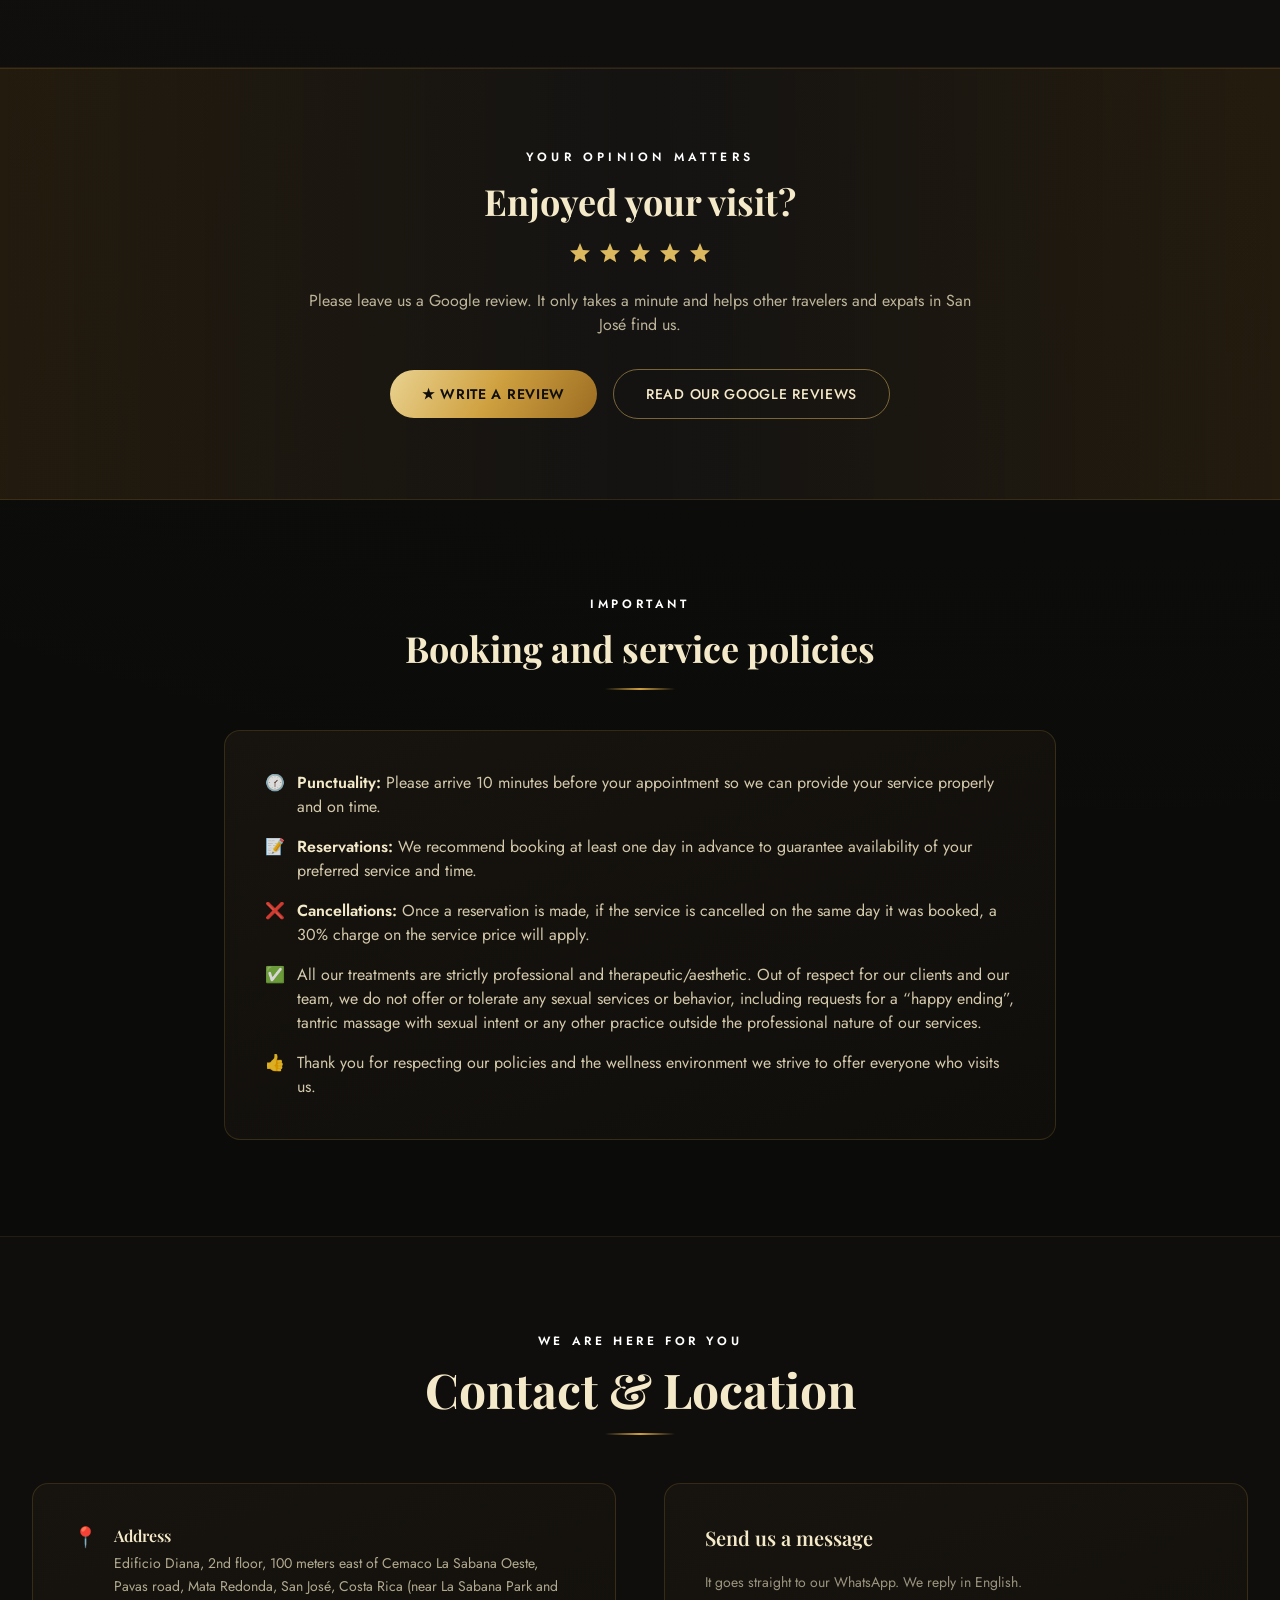
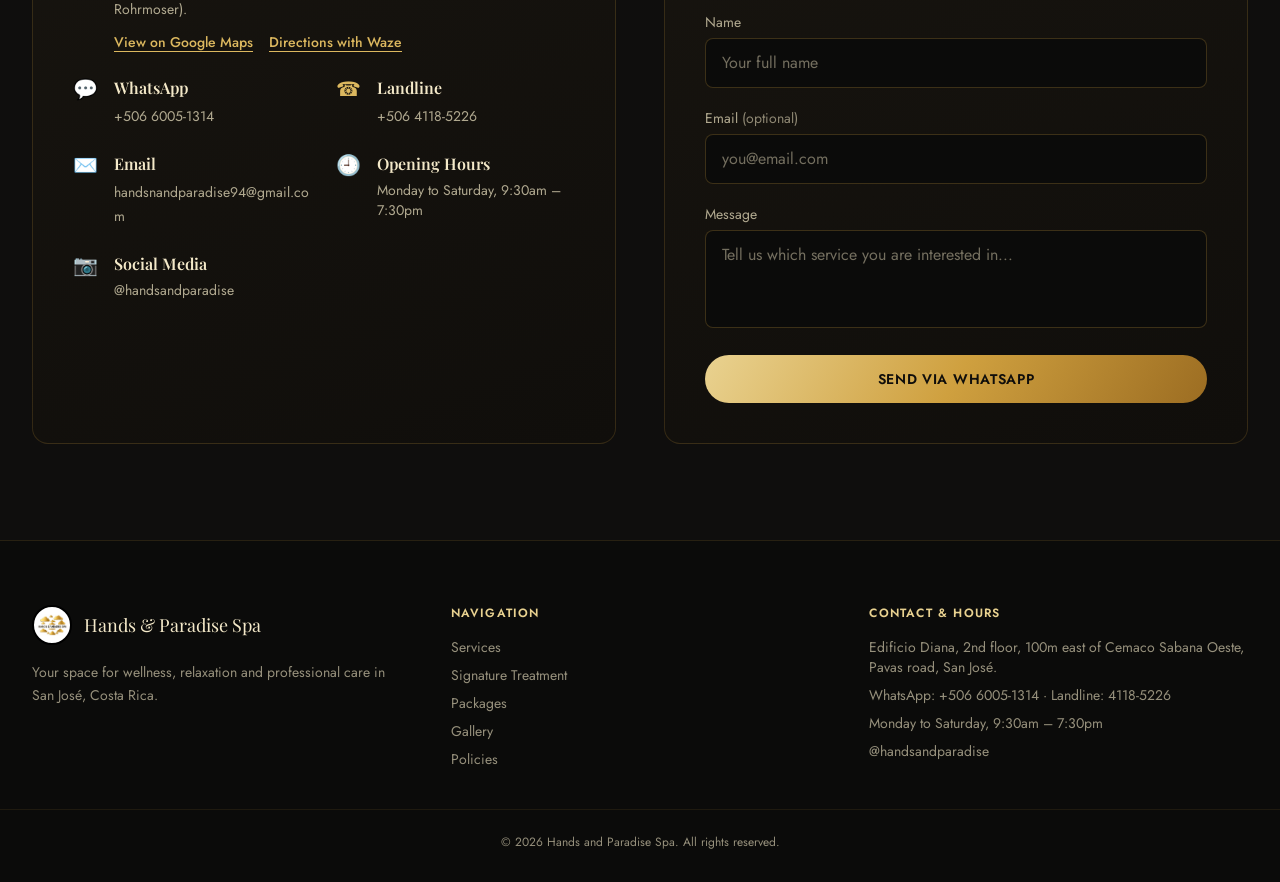
==== commit e150d6eb: "Une Terapéutico, Deportivo y Descontracturante en una tarjeta con 50 y 80 min La opción de 80 min de" ====
--- a/en/index.html
+++ b/en/index.html
@@ -322,6 +322,7 @@
           <p class="text-gold-100/65 text-sm leading-relaxed mb-4">A treatment that targets areas of muscle tension with specific techniques to improve your sense of well-being and physical comfort.</p>
           <div class="mt-auto space-y-2">
             <a href="https://wa.me/50660051314?text=Hi%2C%20I%27d%20like%20to%20book%3A%20Therapeutic%20Massage%20%2850%20min%29.%20What%20availability%20do%20you%20have%3F" target="_blank" rel="noopener" data-track="whatsapp" data-service="Therapeutic Massage (50 min)" class="flex items-center justify-between gap-3 w-full border border-gold-300/40 hover:border-gold-300 hover:bg-gold-300/10 rounded-full pl-4 pr-3 py-2.5 text-xs sm:text-sm transition focus-gold"><span class="text-gold-100/80 uppercase tracking-wider"><span class="sr-only">Book on WhatsApp: Therapeutic Massage 50 min, </span>⏱ 50 min</span><span class="flex items-center gap-2"><span class="gold-text font-semibold whitespace-nowrap">₡33,900</span><svg xmlns="http://www.w3.org/2000/svg" viewBox="0 0 32 32" class="h-4 w-4 text-gold-200 shrink-0" fill="currentColor" aria-hidden="true"><path d="M16 3C8.8 3 3 8.8 3 15.9c0 2.5.7 4.9 2 7L3 29l6.3-2a13 13 0 0 0 6.7 1.8c7.2 0 13-5.8 13-12.9S23.2 3 16 3zm7.6 18.3c-.3.9-1.9 1.7-2.6 1.8-.7.1-1.5.2-4.9-1.1-4.1-1.7-6.7-5.8-6.9-6.1-.2-.3-1.6-2.2-1.6-4.1 0-2 1-2.9 1.4-3.3.3-.4.8-.5 1-.5h.7c.2 0 .5 0 .8.6l1.1 2.7c.1.2.2.5 0 .8l-.4.6-.6.6c-.2.2-.4.4-.2.8.2.4 1 1.7 2.2 2.7 1.5 1.3 2.7 1.7 3.1 1.9.4.2.6.2.8-.1l1.2-1.4c.3-.4.5-.3.9-.2l2.6 1.2c.4.2.6.3.7.4.1.2.1.9-.2 1.8z"/></svg></span></a>
+            <a href="https://wa.me/50660051314?text=Hi%2C%20I%27d%20like%20to%20book%3A%20Therapeutic%20Massage%20%26%20Stretching%20%2880%20min%29.%20What%20availability%20do%20you%20have%3F" target="_blank" rel="noopener" data-track="whatsapp" data-service="Therapeutic Massage &amp; Stretching (80 min)" class="flex items-center justify-between gap-3 w-full border border-gold-300/40 hover:border-gold-300 hover:bg-gold-300/10 rounded-full pl-4 pr-3 py-2.5 text-xs sm:text-sm transition focus-gold"><span class="text-gold-100/80 uppercase tracking-wider"><span class="sr-only">Book on WhatsApp: Therapeutic Massage &amp; Stretching 80 min, </span>⏱ 80 min <span class="normal-case tracking-normal text-gold-300/80">+ stretching</span></span><span class="flex items-center gap-2"><span class="gold-text font-semibold whitespace-nowrap">₡50,850</span><svg xmlns="http://www.w3.org/2000/svg" viewBox="0 0 32 32" class="h-4 w-4 text-gold-200 shrink-0" fill="currentColor" aria-hidden="true"><path d="M16 3C8.8 3 3 8.8 3 15.9c0 2.5.7 4.9 2 7L3 29l6.3-2a13 13 0 0 0 6.7 1.8c7.2 0 13-5.8 13-12.9S23.2 3 16 3zm7.6 18.3c-.3.9-1.9 1.7-2.6 1.8-.7.1-1.5.2-4.9-1.1-4.1-1.7-6.7-5.8-6.9-6.1-.2-.3-1.6-2.2-1.6-4.1 0-2 1-2.9 1.4-3.3.3-.4.8-.5 1-.5h.7c.2 0 .5 0 .8.6l1.1 2.7c.1.2.2.5 0 .8l-.4.6-.6.6c-.2.2-.4.4-.2.8.2.4 1 1.7 2.2 2.7 1.5 1.3 2.7 1.7 3.1 1.9.4.2.6.2.8-.1l1.2-1.4c.3-.4.5-.3.9-.2l2.6 1.2c.4.2.6.3.7.4.1.2.1.9-.2 1.8z"/></svg></span></a>
           </div>
         </div>
       </article>
@@ -332,6 +333,7 @@
           <p class="text-gold-100/65 text-sm leading-relaxed mb-4">Ideal for active people who want to relieve muscle fatigue and support better recovery after exercise.</p>
           <div class="mt-auto space-y-2">
             <a href="https://wa.me/50660051314?text=Hi%2C%20I%27d%20like%20to%20book%3A%20Sports%20Recovery%20Massage%20%2850%20min%29.%20What%20availability%20do%20you%20have%3F" target="_blank" rel="noopener" data-track="whatsapp" data-service="Sports Recovery Massage (50 min)" class="flex items-center justify-between gap-3 w-full border border-gold-300/40 hover:border-gold-300 hover:bg-gold-300/10 rounded-full pl-4 pr-3 py-2.5 text-xs sm:text-sm transition focus-gold"><span class="text-gold-100/80 uppercase tracking-wider"><span class="sr-only">Book on WhatsApp: Sports Recovery Massage 50 min, </span>⏱ 50 min</span><span class="flex items-center gap-2"><span class="gold-text font-semibold whitespace-nowrap">₡33,950</span><svg xmlns="http://www.w3.org/2000/svg" viewBox="0 0 32 32" class="h-4 w-4 text-gold-200 shrink-0" fill="currentColor" aria-hidden="true"><path d="M16 3C8.8 3 3 8.8 3 15.9c0 2.5.7 4.9 2 7L3 29l6.3-2a13 13 0 0 0 6.7 1.8c7.2 0 13-5.8 13-12.9S23.2 3 16 3zm7.6 18.3c-.3.9-1.9 1.7-2.6 1.8-.7.1-1.5.2-4.9-1.1-4.1-1.7-6.7-5.8-6.9-6.1-.2-.3-1.6-2.2-1.6-4.1 0-2 1-2.9 1.4-3.3.3-.4.8-.5 1-.5h.7c.2 0 .5 0 .8.6l1.1 2.7c.1.2.2.5 0 .8l-.4.6-.6.6c-.2.2-.4.4-.2.8.2.4 1 1.7 2.2 2.7 1.5 1.3 2.7 1.7 3.1 1.9.4.2.6.2.8-.1l1.2-1.4c.3-.4.5-.3.9-.2l2.6 1.2c.4.2.6.3.7.4.1.2.1.9-.2 1.8z"/></svg></span></a>
+            <a href="https://wa.me/50660051314?text=Hi%2C%20I%27d%20like%20to%20book%3A%20Sports%20Recovery%20%26%20Stretching%20%2880%20min%29.%20What%20availability%20do%20you%20have%3F" target="_blank" rel="noopener" data-track="whatsapp" data-service="Sports Recovery &amp; Stretching (80 min)" class="flex items-center justify-between gap-3 w-full border border-gold-300/40 hover:border-gold-300 hover:bg-gold-300/10 rounded-full pl-4 pr-3 py-2.5 text-xs sm:text-sm transition focus-gold"><span class="text-gold-100/80 uppercase tracking-wider"><span class="sr-only">Book on WhatsApp: Sports Recovery &amp; Stretching 80 min, </span>⏱ 80 min <span class="normal-case tracking-normal text-gold-300/80">+ stretching</span></span><span class="flex items-center gap-2"><span class="gold-text font-semibold whitespace-nowrap">₡50,850</span><svg xmlns="http://www.w3.org/2000/svg" viewBox="0 0 32 32" class="h-4 w-4 text-gold-200 shrink-0" fill="currentColor" aria-hidden="true"><path d="M16 3C8.8 3 3 8.8 3 15.9c0 2.5.7 4.9 2 7L3 29l6.3-2a13 13 0 0 0 6.7 1.8c7.2 0 13-5.8 13-12.9S23.2 3 16 3zm7.6 18.3c-.3.9-1.9 1.7-2.6 1.8-.7.1-1.5.2-4.9-1.1-4.1-1.7-6.7-5.8-6.9-6.1-.2-.3-1.6-2.2-1.6-4.1 0-2 1-2.9 1.4-3.3.3-.4.8-.5 1-.5h.7c.2 0 .5 0 .8.6l1.1 2.7c.1.2.2.5 0 .8l-.4.6-.6.6c-.2.2-.4.4-.2.8.2.4 1 1.7 2.2 2.7 1.5 1.3 2.7 1.7 3.1 1.9.4.2.6.2.8-.1l1.2-1.4c.3-.4.5-.3.9-.2l2.6 1.2c.4.2.6.3.7.4.1.2.1.9-.2 1.8z"/></svg></span></a>
           </div>
         </div>
       </article>
@@ -342,6 +344,7 @@
           <p class="text-gold-100/65 text-sm leading-relaxed mb-4">A session focused on releasing localized muscle tension and bringing relief to the areas where physical stress tends to build up.</p>
           <div class="mt-auto space-y-2">
             <a href="https://wa.me/50660051314?text=Hi%2C%20I%27d%20like%20to%20book%3A%20Deep%20Tissue%20Massage%20%2850%20min%29.%20What%20availability%20do%20you%20have%3F" target="_blank" rel="noopener" data-track="whatsapp" data-service="Deep Tissue Massage (50 min)" class="flex items-center justify-between gap-3 w-full border border-gold-300/40 hover:border-gold-300 hover:bg-gold-300/10 rounded-full pl-4 pr-3 py-2.5 text-xs sm:text-sm transition focus-gold"><span class="text-gold-100/80 uppercase tracking-wider"><span class="sr-only">Book on WhatsApp: Deep Tissue Massage 50 min, </span>⏱ 50 min</span><span class="flex items-center gap-2"><span class="gold-text font-semibold whitespace-nowrap">₡33,900</span><svg xmlns="http://www.w3.org/2000/svg" viewBox="0 0 32 32" class="h-4 w-4 text-gold-200 shrink-0" fill="currentColor" aria-hidden="true"><path d="M16 3C8.8 3 3 8.8 3 15.9c0 2.5.7 4.9 2 7L3 29l6.3-2a13 13 0 0 0 6.7 1.8c7.2 0 13-5.8 13-12.9S23.2 3 16 3zm7.6 18.3c-.3.9-1.9 1.7-2.6 1.8-.7.1-1.5.2-4.9-1.1-4.1-1.7-6.7-5.8-6.9-6.1-.2-.3-1.6-2.2-1.6-4.1 0-2 1-2.9 1.4-3.3.3-.4.8-.5 1-.5h.7c.2 0 .5 0 .8.6l1.1 2.7c.1.2.2.5 0 .8l-.4.6-.6.6c-.2.2-.4.4-.2.8.2.4 1 1.7 2.2 2.7 1.5 1.3 2.7 1.7 3.1 1.9.4.2.6.2.8-.1l1.2-1.4c.3-.4.5-.3.9-.2l2.6 1.2c.4.2.6.3.7.4.1.2.1.9-.2 1.8z"/></svg></span></a>
+            <a href="https://wa.me/50660051314?text=Hi%2C%20I%27d%20like%20to%20book%3A%20Deep%20Tissue%20Massage%20%2880%20min%29.%20What%20availability%20do%20you%20have%3F" target="_blank" rel="noopener" data-track="whatsapp" data-service="Deep Tissue Massage (80 min)" class="flex items-center justify-between gap-3 w-full border border-gold-300/40 hover:border-gold-300 hover:bg-gold-300/10 rounded-full pl-4 pr-3 py-2.5 text-xs sm:text-sm transition focus-gold"><span class="text-gold-100/80 uppercase tracking-wider"><span class="sr-only">Book on WhatsApp: Deep Tissue Massage 80 min, </span>⏱ 80 min</span><span class="flex items-center gap-2"><span class="gold-text font-semibold whitespace-nowrap">₡45,200</span><svg xmlns="http://www.w3.org/2000/svg" viewBox="0 0 32 32" class="h-4 w-4 text-gold-200 shrink-0" fill="currentColor" aria-hidden="true"><path d="M16 3C8.8 3 3 8.8 3 15.9c0 2.5.7 4.9 2 7L3 29l6.3-2a13 13 0 0 0 6.7 1.8c7.2 0 13-5.8 13-12.9S23.2 3 16 3zm7.6 18.3c-.3.9-1.9 1.7-2.6 1.8-.7.1-1.5.2-4.9-1.1-4.1-1.7-6.7-5.8-6.9-6.1-.2-.3-1.6-2.2-1.6-4.1 0-2 1-2.9 1.4-3.3.3-.4.8-.5 1-.5h.7c.2 0 .5 0 .8.6l1.1 2.7c.1.2.2.5 0 .8l-.4.6-.6.6c-.2.2-.4.4-.2.8.2.4 1 1.7 2.2 2.7 1.5 1.3 2.7 1.7 3.1 1.9.4.2.6.2.8-.1l1.2-1.4c.3-.4.5-.3.9-.2l2.6 1.2c.4.2.6.3.7.4.1.2.1.9-.2 1.8z"/></svg></span></a>
           </div>
         </div>
       </article>
@@ -424,36 +427,6 @@
           <p class="text-gold-100/65 text-sm leading-relaxed mb-4">A massage performed with gentle, specific movements to stimulate the lymphatic system. Ideal for those seeking a feeling of lightness, well-being and body relaxation.</p>
           <div class="mt-auto space-y-2">
             <a href="https://wa.me/50660051314?text=Hi%2C%20I%27d%20like%20to%20book%3A%20Lymphatic%20Drainage%20%2880%20min%29.%20What%20availability%20do%20you%20have%3F" target="_blank" rel="noopener" data-track="whatsapp" data-service="Lymphatic Drainage (80 min)" class="flex items-center justify-between gap-3 w-full border border-gold-300/40 hover:border-gold-300 hover:bg-gold-300/10 rounded-full pl-4 pr-3 py-2.5 text-xs sm:text-sm transition focus-gold"><span class="text-gold-100/80 uppercase tracking-wider"><span class="sr-only">Book on WhatsApp: Lymphatic Drainage 80 min, </span>⏱ 80 min</span><span class="flex items-center gap-2"><span class="gold-text font-semibold whitespace-nowrap">₡39,500</span><svg xmlns="http://www.w3.org/2000/svg" viewBox="0 0 32 32" class="h-4 w-4 text-gold-200 shrink-0" fill="currentColor" aria-hidden="true"><path d="M16 3C8.8 3 3 8.8 3 15.9c0 2.5.7 4.9 2 7L3 29l6.3-2a13 13 0 0 0 6.7 1.8c7.2 0 13-5.8 13-12.9S23.2 3 16 3zm7.6 18.3c-.3.9-1.9 1.7-2.6 1.8-.7.1-1.5.2-4.9-1.1-4.1-1.7-6.7-5.8-6.9-6.1-.2-.3-1.6-2.2-1.6-4.1 0-2 1-2.9 1.4-3.3.3-.4.8-.5 1-.5h.7c.2 0 .5 0 .8.6l1.1 2.7c.1.2.2.5 0 .8l-.4.6-.6.6c-.2.2-.4.4-.2.8.2.4 1 1.7 2.2 2.7 1.5 1.3 2.7 1.7 3.1 1.9.4.2.6.2.8-.1l1.2-1.4c.3-.4.5-.3.9-.2l2.6 1.2c.4.2.6.3.7.4.1.2.1.9-.2 1.8z"/></svg></span></a>
-          </div>
-        </div>
-      </article>
-      <article class="reveal card-surface rounded-2xl overflow-hidden transition-all duration-500 flex sm:flex-col" data-cat="masajes">
-        <img src="/img/masaje-descontracturante-de-50-minutos.webp" alt="Advanced deep tissue massage" loading="lazy" decoding="async" width="1200" height="800" class="w-24 sm:w-full sm:h-48 object-cover shrink-0">
-        <div class="p-4 sm:p-6 flex flex-col flex-1 min-w-0">
-          <h3 class="font-display text-base sm:text-lg text-gold-100 font-semibold leading-snug mb-1">Advanced Deep Tissue Massage</h3>
-          <p class="text-gold-100/65 text-sm leading-relaxed mb-4">A treatment that works on areas of built-up tension and muscle knots. Ideal for people who sit for long hours, do frequent physical work or experience muscle stress.</p>
-          <div class="mt-auto space-y-2">
-            <a href="https://wa.me/50660051314?text=Hi%2C%20I%27d%20like%20to%20book%3A%20Advanced%20Deep%20Tissue%20Massage.%20What%20availability%20do%20you%20have%3F" target="_blank" rel="noopener" data-track="whatsapp" data-service="Advanced Deep Tissue Massage" class="flex items-center justify-between gap-3 w-full border border-gold-300/40 hover:border-gold-300 hover:bg-gold-300/10 rounded-full pl-4 pr-3 py-2.5 text-xs sm:text-sm transition focus-gold"><span class="text-gold-100/80 uppercase tracking-wider"><span class="sr-only">Book on WhatsApp: Advanced Deep Tissue Massage, </span>Book</span><span class="flex items-center gap-2"><span class="gold-text font-semibold whitespace-nowrap">₡45,200</span><svg xmlns="http://www.w3.org/2000/svg" viewBox="0 0 32 32" class="h-4 w-4 text-gold-200 shrink-0" fill="currentColor" aria-hidden="true"><path d="M16 3C8.8 3 3 8.8 3 15.9c0 2.5.7 4.9 2 7L3 29l6.3-2a13 13 0 0 0 6.7 1.8c7.2 0 13-5.8 13-12.9S23.2 3 16 3zm7.6 18.3c-.3.9-1.9 1.7-2.6 1.8-.7.1-1.5.2-4.9-1.1-4.1-1.7-6.7-5.8-6.9-6.1-.2-.3-1.6-2.2-1.6-4.1 0-2 1-2.9 1.4-3.3.3-.4.8-.5 1-.5h.7c.2 0 .5 0 .8.6l1.1 2.7c.1.2.2.5 0 .8l-.4.6-.6.6c-.2.2-.4.4-.2.8.2.4 1 1.7 2.2 2.7 1.5 1.3 2.7 1.7 3.1 1.9.4.2.6.2.8-.1l1.2-1.4c.3-.4.5-.3.9-.2l2.6 1.2c.4.2.6.3.7.4.1.2.1.9-.2 1.8z"/></svg></span></a>
-          </div>
-        </div>
-      </article>
-      <article class="reveal card-surface rounded-2xl overflow-hidden transition-all duration-500 flex sm:flex-col" data-cat="masajes">
-        <img src="/img/masaje-deportivo-de-descargas-y-estiramientos-de-80-minutos.webp" alt="80-minute sports recovery massage with stretching" loading="lazy" decoding="async" width="1200" height="800" class="w-24 sm:w-full sm:h-48 object-cover shrink-0">
-        <div class="p-4 sm:p-6 flex flex-col flex-1 min-w-0">
-          <h3 class="font-display text-base sm:text-lg text-gold-100 font-semibold leading-snug mb-1">Sports Recovery &amp; Stretching</h3>
-          <p class="text-gold-100/65 text-sm leading-relaxed mb-4">Designed especially for active people and athletes. It combines muscle recovery techniques and stretching to reduce fatigue and improve physical recovery.</p>
-          <div class="mt-auto space-y-2">
-            <a href="https://wa.me/50660051314?text=Hi%2C%20I%27d%20like%20to%20book%3A%20Sports%20Recovery%20%26%20Stretching%20%2880%20min%29.%20What%20availability%20do%20you%20have%3F" target="_blank" rel="noopener" data-track="whatsapp" data-service="Sports Recovery &amp; Stretching (80 min)" class="flex items-center justify-between gap-3 w-full border border-gold-300/40 hover:border-gold-300 hover:bg-gold-300/10 rounded-full pl-4 pr-3 py-2.5 text-xs sm:text-sm transition focus-gold"><span class="text-gold-100/80 uppercase tracking-wider"><span class="sr-only">Book on WhatsApp: Sports Recovery &amp; Stretching 80 min, </span>⏱ 80 min</span><span class="flex items-center gap-2"><span class="gold-text font-semibold whitespace-nowrap">₡50,850</span><svg xmlns="http://www.w3.org/2000/svg" viewBox="0 0 32 32" class="h-4 w-4 text-gold-200 shrink-0" fill="currentColor" aria-hidden="true"><path d="M16 3C8.8 3 3 8.8 3 15.9c0 2.5.7 4.9 2 7L3 29l6.3-2a13 13 0 0 0 6.7 1.8c7.2 0 13-5.8 13-12.9S23.2 3 16 3zm7.6 18.3c-.3.9-1.9 1.7-2.6 1.8-.7.1-1.5.2-4.9-1.1-4.1-1.7-6.7-5.8-6.9-6.1-.2-.3-1.6-2.2-1.6-4.1 0-2 1-2.9 1.4-3.3.3-.4.8-.5 1-.5h.7c.2 0 .5 0 .8.6l1.1 2.7c.1.2.2.5 0 .8l-.4.6-.6.6c-.2.2-.4.4-.2.8.2.4 1 1.7 2.2 2.7 1.5 1.3 2.7 1.7 3.1 1.9.4.2.6.2.8-.1l1.2-1.4c.3-.4.5-.3.9-.2l2.6 1.2c.4.2.6.3.7.4.1.2.1.9-.2 1.8z"/></svg></span></a>
-          </div>
-        </div>
-      </article>
-      <article class="reveal card-surface rounded-2xl overflow-hidden transition-all duration-500 flex sm:flex-col" data-cat="masajes">
-        <img src="/img/masaje-terapeutico-con-estiramientos-de-80-minutos.webp" alt="80-minute therapeutic massage with stretching" loading="lazy" decoding="async" width="933" height="1400" class="w-24 sm:w-full sm:h-48 object-cover shrink-0">
-        <div class="p-4 sm:p-6 flex flex-col flex-1 min-w-0">
-          <h3 class="font-display text-base sm:text-lg text-gold-100 font-semibold leading-snug mb-1">Therapeutic Massage &amp; Stretching</h3>
-          <p class="text-gold-100/65 text-sm leading-relaxed mb-4">A treatment focused on relieving muscle tension and improving mobility through massage techniques combined with stretching. Ideal for those seeking physical well-being and deep relaxation.</p>
-          <div class="mt-auto space-y-2">
-            <a href="https://wa.me/50660051314?text=Hi%2C%20I%27d%20like%20to%20book%3A%20Therapeutic%20Massage%20%26%20Stretching%20%2880%20min%29.%20What%20availability%20do%20you%20have%3F" target="_blank" rel="noopener" data-track="whatsapp" data-service="Therapeutic Massage &amp; Stretching (80 min)" class="flex items-center justify-between gap-3 w-full border border-gold-300/40 hover:border-gold-300 hover:bg-gold-300/10 rounded-full pl-4 pr-3 py-2.5 text-xs sm:text-sm transition focus-gold"><span class="text-gold-100/80 uppercase tracking-wider"><span class="sr-only">Book on WhatsApp: Therapeutic Massage &amp; Stretching 80 min, </span>⏱ 80 min</span><span class="flex items-center gap-2"><span class="gold-text font-semibold whitespace-nowrap">₡50,850</span><svg xmlns="http://www.w3.org/2000/svg" viewBox="0 0 32 32" class="h-4 w-4 text-gold-200 shrink-0" fill="currentColor" aria-hidden="true"><path d="M16 3C8.8 3 3 8.8 3 15.9c0 2.5.7 4.9 2 7L3 29l6.3-2a13 13 0 0 0 6.7 1.8c7.2 0 13-5.8 13-12.9S23.2 3 16 3zm7.6 18.3c-.3.9-1.9 1.7-2.6 1.8-.7.1-1.5.2-4.9-1.1-4.1-1.7-6.7-5.8-6.9-6.1-.2-.3-1.6-2.2-1.6-4.1 0-2 1-2.9 1.4-3.3.3-.4.8-.5 1-.5h.7c.2 0 .5 0 .8.6l1.1 2.7c.1.2.2.5 0 .8l-.4.6-.6.6c-.2.2-.4.4-.2.8.2.4 1 1.7 2.2 2.7 1.5 1.3 2.7 1.7 3.1 1.9.4.2.6.2.8-.1l1.2-1.4c.3-.4.5-.3.9-.2l2.6 1.2c.4.2.6.3.7.4.1.2.1.9-.2 1.8z"/></svg></span></a>
           </div>
         </div>
       </article>
--- a/css/styles.css
+++ b/css/styles.css
@@ -1 +1 @@
-*,:after,:before{--tw-border-spacing-x:0;--tw-border-spacing-y:0;--tw-translate-x:0;--tw-translate-y:0;--tw-rotate:0;--tw-skew-x:0;--tw-skew-y:0;--tw-scale-x:1;--tw-scale-y:1;--tw-pan-x: ;--tw-pan-y: ;--tw-pinch-zoom: ;--tw-scroll-snap-strictness:proximity;--tw-gradient-from-position: ;--tw-gradient-via-position: ;--tw-gradient-to-position: ;--tw-ordinal: ;--tw-slashed-zero: ;--tw-numeric-figure: ;--tw-numeric-spacing: ;--tw-numeric-fraction: ;--tw-ring-inset: ;--tw-ring-offset-width:0px;--tw-ring-offset-color:#fff;--tw-ring-color:rgba(59,130,246,.5);--tw-ring-offset-shadow:0 0 #0000;--tw-ring-shadow:0 0 #0000;--tw-shadow:0 0 #0000;--tw-shadow-colored:0 0 #0000;--tw-blur: ;--tw-brightness: ;--tw-contrast: ;--tw-grayscale: ;--tw-hue-rotate: ;--tw-invert: ;--tw-saturate: ;--tw-sepia: ;--tw-drop-shadow: ;--tw-backdrop-blur: ;--tw-backdrop-brightness: ;--tw-backdrop-contrast: ;--tw-backdrop-grayscale: ;--tw-backdrop-hue-rotate: ;--tw-backdrop-invert: ;--tw-backdrop-opacity: ;--tw-backdrop-saturate: ;--tw-backdrop-sepia: ;--tw-contain-size: ;--tw-contain-layout: ;--tw-contain-paint: ;--tw-contain-style: }::backdrop{--tw-border-spacing-x:0;--tw-border-spacing-y:0;--tw-translate-x:0;--tw-translate-y:0;--tw-rotate:0;--tw-skew-x:0;--tw-skew-y:0;--tw-scale-x:1;--tw-scale-y:1;--tw-pan-x: ;--tw-pan-y: ;--tw-pinch-zoom: ;--tw-scroll-snap-strictness:proximity;--tw-gradient-from-position: ;--tw-gradient-via-position: ;--tw-gradient-to-position: ;--tw-ordinal: ;--tw-slashed-zero: ;--tw-numeric-figure: ;--tw-numeric-spacing: ;--tw-numeric-fraction: ;--tw-ring-inset: ;--tw-ring-offset-width:0px;--tw-ring-offset-color:#fff;--tw-ring-color:rgba(59,130,246,.5);--tw-ring-offset-shadow:0 0 #0000;--tw-ring-shadow:0 0 #0000;--tw-shadow:0 0 #0000;--tw-shadow-colored:0 0 #0000;--tw-blur: ;--tw-brightness: ;--tw-contrast: ;--tw-grayscale: ;--tw-hue-rotate: ;--tw-invert: ;--tw-saturate: ;--tw-sepia: ;--tw-drop-shadow: ;--tw-backdrop-blur: ;--tw-backdrop-brightness: ;--tw-backdrop-contrast: ;--tw-backdrop-grayscale: ;--tw-backdrop-hue-rotate: ;--tw-backdrop-invert: ;--tw-backdrop-opacity: ;--tw-backdrop-saturate: ;--tw-backdrop-sepia: ;--tw-contain-size: ;--tw-contain-layout: ;--tw-contain-paint: ;--tw-contain-style: }/*! tailwindcss v3.4.17 | MIT License | https://tailwindcss.com*/*,:after,:before{box-sizing:border-box;border:0 solid #e5e7eb}:after,:before{--tw-content:""}:host,html{line-height:1.5;-webkit-text-size-adjust:100%;-moz-tab-size:4;-o-tab-size:4;tab-size:4;font-family:ui-sans-serif,system-ui,sans-serif,Apple Color Emoji,Segoe UI Emoji,Segoe UI Symbol,Noto Color Emoji;font-feature-settings:normal;font-variation-settings:normal;-webkit-tap-highlight-color:transparent}body{margin:0;line-height:inherit}hr{height:0;color:inherit;border-top-width:1px}abbr:where([title]){-webkit-text-decoration:underline dotted;text-decoration:underline dotted}h1,h2,h3,h4,h5,h6{font-size:inherit;font-weight:inherit}a{color:inherit;text-decoration:inherit}b,strong{font-weight:bolder}code,kbd,pre,samp{font-family:ui-monospace,SFMono-Regular,Menlo,Monaco,Consolas,Liberation Mono,Courier New,monospace;font-feature-settings:normal;font-variation-settings:normal;font-size:1em}small{font-size:80%}sub,sup{font-size:75%;line-height:0;position:relative;vertical-align:baseline}sub{bottom:-.25em}sup{top:-.5em}table{text-indent:0;border-color:inherit;border-collapse:collapse}button,input,optgroup,select,textarea{font-family:inherit;font-feature-settings:inherit;font-variation-settings:inherit;font-size:100%;font-weight:inherit;line-height:inherit;letter-spacing:inherit;color:inherit;margin:0;padding:0}button,select{text-transform:none}button,input:where([type=button]),input:where([type=reset]),input:where([type=submit]){-webkit-appearance:button;background-color:transparent;background-image:none}:-moz-focusring{outline:auto}:-moz-ui-invalid{box-shadow:none}progress{vertical-align:baseline}::-webkit-inner-spin-button,::-webkit-outer-spin-button{height:auto}[type=search]{-webkit-appearance:textfield;outline-offset:-2px}::-webkit-search-decoration{-webkit-appearance:none}::-webkit-file-upload-button{-webkit-appearance:button;font:inherit}summary{display:list-item}blockquote,dd,dl,figure,h1,h2,h3,h4,h5,h6,hr,p,pre{margin:0}fieldset{margin:0}fieldset,legend{padding:0}menu,ol,ul{list-style:none;margin:0;padding:0}dialog{padding:0}textarea{resize:vertical}input::-moz-placeholder,textarea::-moz-placeholder{opacity:1;color:#9ca3af}input::placeholder,textarea::placeholder{opacity:1;color:#9ca3af}[role=button],button{cursor:pointer}:disabled{cursor:default}audio,canvas,embed,iframe,img,object,svg,video{display:block;vertical-align:middle}img,video{max-width:100%;height:auto}[hidden]:where(:not([hidden=until-found])){display:none}.sr-only{position:absolute;width:1px;height:1px;padding:0;margin:-1px;overflow:hidden;clip:rect(0,0,0,0);white-space:nowrap;border-width:0}.pointer-events-none{pointer-events:none}.visible{visibility:visible}.fixed{position:fixed}.absolute{position:absolute}.relative{position:relative}.inset-0{inset:0}.inset-x-0{left:0;right:0}.-top-12{top:-3rem}.bottom-6{bottom:1.5rem}.left-1\/2{left:50%}.left-4{left:1rem}.right-0{right:0}.right-4{right:1rem}.right-6{right:1.5rem}.top-0{top:0}.top-4{top:1rem}.z-10{z-index:10}.z-40{z-index:40}.z-50{z-index:50}.z-\[60\]{z-index:60}.z-\[70\]{z-index:70}.z-\[80\]{z-index:80}.col-span-2{grid-column:span 2/span 2}.-mx-6{margin-left:-1.5rem;margin-right:-1.5rem}.mx-auto{margin-left:auto;margin-right:auto}.-mt-2{margin-top:-.5rem}.mb-1{margin-bottom:.25rem}.mb-1\.5{margin-bottom:.375rem}.mb-2{margin-bottom:.5rem}.mb-3{margin-bottom:.75rem}.mb-4{margin-bottom:1rem}.mb-5{margin-bottom:1.25rem}.mb-6{margin-bottom:1.5rem}.mb-7{margin-bottom:1.75rem}.mb-8{margin-bottom:2rem}.ml-1{margin-left:.25rem}.mt-3{margin-top:.75rem}.mt-4{margin-top:1rem}.mt-5{margin-top:1.25rem}.mt-auto{margin-top:auto}.block{display:block}.flex{display:flex}.inline-flex{display:inline-flex}.grid{display:grid}.hidden{display:none}.aspect-video{aspect-ratio:16/9}.h-10{height:2.5rem}.h-11{height:2.75rem}.h-12{height:3rem}.h-14{height:3.5rem}.h-36{height:9rem}.h-4{height:1rem}.h-44{height:11rem}.h-48{height:12rem}.h-5{height:1.25rem}.h-52{height:13rem}.h-6{height:1.5rem}.h-7{height:1.75rem}.h-auto{height:auto}.h-full{height:100%}.min-h-\[88svh\]{min-height:88svh}.w-10{width:2.5rem}.w-11{width:2.75rem}.w-12{width:3rem}.w-14{width:3.5rem}.w-24{width:6rem}.w-28{width:7rem}.w-4{width:1rem}.w-5{width:1.25rem}.w-6{width:1.5rem}.w-7{width:1.75rem}.w-full{width:100%}.min-w-0{min-width:0}.max-w-2xl{max-width:42rem}.max-w-3xl{max-width:48rem}.max-w-4xl{max-width:56rem}.max-w-6xl{max-width:72rem}.max-w-7xl{max-width:80rem}.max-w-sm{max-width:24rem}.flex-1{flex:1 1 0%}.shrink-0{flex-shrink:0}.-translate-x-1\/2{--tw-translate-x:-50%}.-translate-x-1\/2,.transform{transform:translate(var(--tw-translate-x),var(--tw-translate-y)) rotate(var(--tw-rotate)) skewX(var(--tw-skew-x)) skewY(var(--tw-skew-y)) scaleX(var(--tw-scale-x)) scaleY(var(--tw-scale-y))}@keyframes bounce{0%,to{transform:translateY(-25%);animation-timing-function:cubic-bezier(.8,0,1,1)}50%{transform:none;animation-timing-function:cubic-bezier(0,0,.2,1)}}.animate-bounce{animation:bounce 1s infinite}.resize-none{resize:none}.scroll-mt-24{scroll-margin-top:6rem}.grid-cols-2{grid-template-columns:repeat(2,minmax(0,1fr))}.flex-col{flex-direction:column}.flex-wrap{flex-wrap:wrap}.flex-nowrap{flex-wrap:nowrap}.content-start{align-content:flex-start}.items-start{align-items:flex-start}.items-end{align-items:flex-end}.items-center{align-items:center}.justify-start{justify-content:flex-start}.justify-center{justify-content:center}.justify-between{justify-content:space-between}.gap-1{gap:.25rem}.gap-1\.5{gap:.375rem}.gap-2{gap:.5rem}.gap-2\.5{gap:.625rem}.gap-3{gap:.75rem}.gap-4{gap:1rem}.gap-5{gap:1.25rem}.gap-6{gap:1.5rem}.gap-8{gap:2rem}.gap-x-5{-moz-column-gap:1.25rem;column-gap:1.25rem}.gap-y-2{row-gap:.5rem}.space-y-2>:not([hidden])~:not([hidden]){--tw-space-y-reverse:0;margin-top:calc(.5rem*(1 - var(--tw-space-y-reverse)));margin-bottom:calc(.5rem*var(--tw-space-y-reverse))}.space-y-3>:not([hidden])~:not([hidden]){--tw-space-y-reverse:0;margin-top:calc(.75rem*(1 - var(--tw-space-y-reverse)));margin-bottom:calc(.75rem*var(--tw-space-y-reverse))}.space-y-4>:not([hidden])~:not([hidden]){--tw-space-y-reverse:0;margin-top:calc(1rem*(1 - var(--tw-space-y-reverse)));margin-bottom:calc(1rem*var(--tw-space-y-reverse))}.space-y-6>:not([hidden])~:not([hidden]){--tw-space-y-reverse:0;margin-top:calc(1.5rem*(1 - var(--tw-space-y-reverse)));margin-bottom:calc(1.5rem*var(--tw-space-y-reverse))}.self-start{align-self:flex-start}.overflow-hidden{overflow:hidden}.overflow-x-auto{overflow-x:auto}.whitespace-nowrap{white-space:nowrap}.break-all{word-break:break-all}.rounded{border-radius:.25rem}.rounded-2xl{border-radius:1rem}.rounded-3xl{border-radius:1.5rem}.rounded-full{border-radius:9999px}.rounded-lg{border-radius:.5rem}.rounded-xl{border-radius:.75rem}.border{border-width:1px}.border-2{border-width:2px}.border-y{border-top-width:1px}.border-b,.border-y{border-bottom-width:1px}.border-t{border-top-width:1px}.border-black{--tw-border-opacity:1;border-color:rgb(0 0 0/var(--tw-border-opacity,1))}.border-gold-300\/30{border-color:rgba(220,184,95,.3)}.border-gold-300\/40{border-color:rgba(220,184,95,.4)}.border-gold-300\/50{border-color:rgba(220,184,95,.5)}.border-gold-400\/10{border-color:rgba(207,160,63,.1)}.border-gold-400\/15{border-color:rgba(207,160,63,.15)}.border-gold-400\/20{border-color:rgba(207,160,63,.2)}.border-gold-400\/25{border-color:rgba(207,160,63,.25)}.border-gold-400\/30{border-color:rgba(207,160,63,.3)}.border-gold-400\/40{border-color:rgba(207,160,63,.4)}.bg-black\/20{background-color:rgba(0,0,0,.2)}.bg-black\/70{background-color:rgba(0,0,0,.7)}.bg-black\/85{background-color:rgba(0,0,0,.85)}.bg-gold-400{--tw-bg-opacity:1;background-color:rgb(207 160 63/var(--tw-bg-opacity,1))}.bg-green-500{--tw-bg-opacity:1;background-color:rgb(34 197 94/var(--tw-bg-opacity,1))}.bg-ink-800\/40{background-color:rgba(20,19,18,.4)}.bg-ink-900{--tw-bg-opacity:1;background-color:rgb(11 11 10/var(--tw-bg-opacity,1))}.bg-ink-900\/60{background-color:rgba(11,11,10,.6)}.bg-ink-900\/85{background-color:rgba(11,11,10,.85)}.bg-white{--tw-bg-opacity:1;background-color:rgb(255 255 255/var(--tw-bg-opacity,1))}.bg-gradient-to-b{background-image:linear-gradient(to bottom,var(--tw-gradient-stops))}.bg-gradient-to-r{background-image:linear-gradient(to right,var(--tw-gradient-stops))}.from-gold-700\/20{--tw-gradient-from:rgba(125,85,28,.2) var(--tw-gradient-from-position);--tw-gradient-to:rgba(125,85,28,0) var(--tw-gradient-to-position);--tw-gradient-stops:var(--tw-gradient-from),var(--tw-gradient-to)}.from-ink-900\/50{--tw-gradient-from:rgba(11,11,10,.5) var(--tw-gradient-from-position);--tw-gradient-to:rgba(11,11,10,0) var(--tw-gradient-to-position);--tw-gradient-stops:var(--tw-gradient-from),var(--tw-gradient-to)}.via-ink-800{--tw-gradient-to:rgba(20,19,18,0) var(--tw-gradient-to-position);--tw-gradient-stops:var(--tw-gradient-from),#141312 var(--tw-gradient-via-position),var(--tw-gradient-to)}.via-ink-900\/35{--tw-gradient-to:rgba(11,11,10,0) var(--tw-gradient-to-position);--tw-gradient-stops:var(--tw-gradient-from),rgba(11,11,10,.35) var(--tw-gradient-via-position),var(--tw-gradient-to)}.to-gold-700\/20{--tw-gradient-to:rgba(125,85,28,.2) var(--tw-gradient-to-position)}.to-ink-900\/55{--tw-gradient-to:rgba(11,11,10,.55) var(--tw-gradient-to-position)}.object-contain{-o-object-fit:contain;object-fit:contain}.object-cover{-o-object-fit:cover;object-fit:cover}.p-0\.5{padding:.125rem}.p-2{padding:.5rem}.p-3{padding:.75rem}.p-4{padding:1rem}.p-6{padding:1.5rem}.p-8{padding:2rem}.px-3{padding-left:.75rem;padding-right:.75rem}.px-4{padding-left:1rem;padding-right:1rem}.px-5{padding-left:1.25rem;padding-right:1.25rem}.px-6{padding-left:1.5rem;padding-right:1.5rem}.px-7{padding-left:1.75rem;padding-right:1.75rem}.px-8{padding-left:2rem;padding-right:2rem}.py-1{padding-top:.25rem;padding-bottom:.25rem}.py-1\.5{padding-top:.375rem;padding-bottom:.375rem}.py-12{padding-top:3rem;padding-bottom:3rem}.py-14{padding-top:3.5rem;padding-bottom:3.5rem}.py-2{padding-top:.5rem;padding-bottom:.5rem}.py-2\.5{padding-top:.625rem;padding-bottom:.625rem}.py-3{padding-top:.75rem;padding-bottom:.75rem}.py-3\.5{padding-top:.875rem;padding-bottom:.875rem}.py-5{padding-top:1.25rem;padding-bottom:1.25rem}.pb-14{padding-bottom:3.5rem}.pb-2{padding-bottom:.5rem}.pb-24{padding-bottom:6rem}.pl-4{padding-left:1rem}.pr-1{padding-right:.25rem}.pr-3{padding-right:.75rem}.pt-10{padding-top:2.5rem}.pt-2{padding-top:.5rem}.pt-24{padding-top:6rem}.pt-3{padding-top:.75rem}.pt-6{padding-top:1.5rem}.text-left{text-align:left}.text-center{text-align:center}.font-display{font-family:Playfair Display,serif}.text-2xl{font-size:1.5rem;line-height:2rem}.text-3xl{font-size:1.875rem;line-height:2.25rem}.text-4xl{font-size:2.25rem;line-height:2.5rem}.text-base{font-size:1rem;line-height:1.5rem}.text-lg{font-size:1.125rem;line-height:1.75rem}.text-sm{font-size:.875rem;line-height:1.25rem}.text-xl{font-size:1.25rem;line-height:1.75rem}.text-xs{font-size:.75rem;line-height:1rem}.font-bold{font-weight:700}.font-light{font-weight:300}.font-medium{font-weight:500}.font-semibold{font-weight:600}.uppercase{text-transform:uppercase}.italic{font-style:italic}.leading-none{line-height:1}.leading-relaxed{line-height:1.625}.leading-snug{line-height:1.375}.leading-tight{line-height:1.25}.tracking-\[0\.35em\]{letter-spacing:.35em}.tracking-\[0\.3em\]{letter-spacing:.3em}.tracking-wide{letter-spacing:.025em}.tracking-wider{letter-spacing:.05em}.tracking-widest{letter-spacing:.1em}.text-gold-100{--tw-text-opacity:1;color:rgb(244 233 201/var(--tw-text-opacity,1))}.text-gold-100\/55{color:hsla(45,66%,87%,.55)}.text-gold-100\/60{color:hsla(45,66%,87%,.6)}.text-gold-100\/65{color:hsla(45,66%,87%,.65)}.text-gold-100\/70{color:hsla(45,66%,87%,.7)}.text-gold-100\/75{color:hsla(45,66%,87%,.75)}.text-gold-100\/80{color:hsla(45,66%,87%,.8)}.text-gold-100\/85{color:hsla(45,66%,87%,.85)}.text-gold-100\/90{color:hsla(45,66%,87%,.9)}.text-gold-200{--tw-text-opacity:1;color:rgb(233 210 144/var(--tw-text-opacity,1))}.text-gold-300{--tw-text-opacity:1;color:rgb(220 184 95/var(--tw-text-opacity,1))}.text-gold-400{--tw-text-opacity:1;color:rgb(207 160 63/var(--tw-text-opacity,1))}.text-green-400{--tw-text-opacity:1;color:rgb(74 222 128/var(--tw-text-opacity,1))}.text-ink-900{--tw-text-opacity:1;color:rgb(11 11 10/var(--tw-text-opacity,1))}.text-white{--tw-text-opacity:1;color:rgb(255 255 255/var(--tw-text-opacity,1))}.underline{text-decoration-line:underline}.underline-offset-4{text-underline-offset:4px}.antialiased{-webkit-font-smoothing:antialiased;-moz-osx-font-smoothing:grayscale}.placeholder-gold-100\/45::-moz-placeholder{color:hsla(45,66%,87%,.45)}.placeholder-gold-100\/45::placeholder{color:hsla(45,66%,87%,.45)}.opacity-0{opacity:0}.shadow-2xl{--tw-shadow:0 25px 50px -12px rgba(0,0,0,.25);--tw-shadow-colored:0 25px 50px -12px var(--tw-shadow-color)}.shadow-2xl,.shadow-lg{box-shadow:var(--tw-ring-offset-shadow,0 0 #0000),var(--tw-ring-shadow,0 0 #0000),var(--tw-shadow)}.shadow-lg{--tw-shadow:0 10px 15px -3px rgba(0,0,0,.1),0 4px 6px -4px rgba(0,0,0,.1);--tw-shadow-colored:0 10px 15px -3px var(--tw-shadow-color),0 4px 6px -4px var(--tw-shadow-color)}.shadow-xl{--tw-shadow:0 20px 25px -5px rgba(0,0,0,.1),0 8px 10px -6px rgba(0,0,0,.1);--tw-shadow-colored:0 20px 25px -5px var(--tw-shadow-color),0 8px 10px -6px var(--tw-shadow-color);box-shadow:var(--tw-ring-offset-shadow,0 0 #0000),var(--tw-ring-shadow,0 0 #0000),var(--tw-shadow)}.shadow-black\/30{--tw-shadow-color:rgba(0,0,0,.3);--tw-shadow:var(--tw-shadow-colored)}.shadow-black\/40{--tw-shadow-color:rgba(0,0,0,.4);--tw-shadow:var(--tw-shadow-colored)}.shadow-gold-900\/30{--tw-shadow-color:rgba(63,43,15,.3);--tw-shadow:var(--tw-shadow-colored)}.outline{outline-style:solid}.filter{filter:var(--tw-blur) var(--tw-brightness) var(--tw-contrast) var(--tw-grayscale) var(--tw-hue-rotate) var(--tw-invert) var(--tw-saturate) var(--tw-sepia) var(--tw-drop-shadow)}.backdrop-blur{--tw-backdrop-blur:blur(8px)}.backdrop-blur,.backdrop-blur-sm{-webkit-backdrop-filter:var(--tw-backdrop-blur) var(--tw-backdrop-brightness) var(--tw-backdrop-contrast) var(--tw-backdrop-grayscale) var(--tw-backdrop-hue-rotate) var(--tw-backdrop-invert) var(--tw-backdrop-opacity) var(--tw-backdrop-saturate) var(--tw-backdrop-sepia);backdrop-filter:var(--tw-backdrop-blur) var(--tw-backdrop-brightness) var(--tw-backdrop-contrast) var(--tw-backdrop-grayscale) var(--tw-backdrop-hue-rotate) var(--tw-backdrop-invert) var(--tw-backdrop-opacity) var(--tw-backdrop-saturate) var(--tw-backdrop-sepia)}.backdrop-blur-sm{--tw-backdrop-blur:blur(4px)}.transition{transition-property:color,background-color,border-color,text-decoration-color,fill,stroke,opacity,box-shadow,transform,filter,-webkit-backdrop-filter;transition-property:color,background-color,border-color,text-decoration-color,fill,stroke,opacity,box-shadow,transform,filter,backdrop-filter;transition-property:color,background-color,border-color,text-decoration-color,fill,stroke,opacity,box-shadow,transform,filter,backdrop-filter,-webkit-backdrop-filter;transition-timing-function:cubic-bezier(.4,0,.2,1);transition-duration:.15s}.transition-all{transition-property:all;transition-timing-function:cubic-bezier(.4,0,.2,1);transition-duration:.15s}.duration-500{transition-duration:.5s}.hover\:scale-\[1\.03\]:hover{--tw-scale-x:1.03;--tw-scale-y:1.03;transform:translate(var(--tw-translate-x),var(--tw-translate-y)) rotate(var(--tw-rotate)) skewX(var(--tw-skew-x)) skewY(var(--tw-skew-y)) scaleX(var(--tw-scale-x)) scaleY(var(--tw-scale-y))}.hover\:border-gold-300:hover{--tw-border-opacity:1;border-color:rgb(220 184 95/var(--tw-border-opacity,1))}.hover\:bg-gold-300\/10:hover{background-color:rgba(220,184,95,.1)}.hover\:bg-green-400:hover{--tw-bg-opacity:1;background-color:rgb(74 222 128/var(--tw-bg-opacity,1))}.hover\:text-gold-100:hover{--tw-text-opacity:1;color:rgb(244 233 201/var(--tw-text-opacity,1))}.hover\:text-gold-300:hover{--tw-text-opacity:1;color:rgb(220 184 95/var(--tw-text-opacity,1))}.hover\:text-gold-400:hover{--tw-text-opacity:1;color:rgb(207 160 63/var(--tw-text-opacity,1))}.focus\:border-gold-300:focus{--tw-border-opacity:1;border-color:rgb(220 184 95/var(--tw-border-opacity,1))}.group:hover .group-hover\:scale-105{--tw-scale-x:1.05;--tw-scale-y:1.05}.group:hover .group-hover\:scale-105,.group:hover .group-hover\:scale-110{transform:translate(var(--tw-translate-x),var(--tw-translate-y)) rotate(var(--tw-rotate)) skewX(var(--tw-skew-x)) skewY(var(--tw-skew-y)) scaleX(var(--tw-scale-x)) scaleY(var(--tw-scale-y))}.group:hover .group-hover\:scale-110{--tw-scale-x:1.1;--tw-scale-y:1.1}.group:hover .group-hover\:bg-black\/35{background-color:rgba(0,0,0,.35)}.group:hover .group-hover\:brightness-90{--tw-brightness:brightness(.9);filter:var(--tw-blur) var(--tw-brightness) var(--tw-contrast) var(--tw-grayscale) var(--tw-hue-rotate) var(--tw-invert) var(--tw-saturate) var(--tw-sepia) var(--tw-drop-shadow)}@media (min-width:640px){.sm\:col-span-2{grid-column:span 2/span 2}.sm\:mx-0{margin-left:0;margin-right:0}.sm\:mb-10{margin-bottom:2.5rem}.sm\:mb-12{margin-bottom:3rem}.sm\:mb-2{margin-bottom:.5rem}.sm\:mb-3{margin-bottom:.75rem}.sm\:mb-4{margin-bottom:1rem}.sm\:mb-5{margin-bottom:1.25rem}.sm\:mb-8{margin-bottom:2rem}.sm\:block{display:block}.sm\:inline{display:inline}.sm\:h-16{height:4rem}.sm\:h-48{height:12rem}.sm\:h-56{height:14rem}.sm\:h-60{height:15rem}.sm\:min-h-screen{min-height:100vh}.sm\:w-16{width:4rem}.sm\:w-auto{width:auto}.sm\:w-full{width:100%}.sm\:grid-cols-2{grid-template-columns:repeat(2,minmax(0,1fr))}.sm\:grid-cols-3{grid-template-columns:repeat(3,minmax(0,1fr))}.sm\:flex-row{flex-direction:row}.sm\:flex-col{flex-direction:column}.sm\:flex-wrap{flex-wrap:wrap}.sm\:justify-center{justify-content:center}.sm\:gap-0{gap:0}.sm\:gap-10{gap:2.5rem}.sm\:gap-4{gap:1rem}.sm\:gap-5{gap:1.25rem}.sm\:gap-6{gap:1.5rem}.sm\:gap-7{gap:1.75rem}.sm\:gap-8{gap:2rem}.sm\:space-y-2>:not([hidden])~:not([hidden]){--tw-space-y-reverse:0;margin-top:calc(.5rem*(1 - var(--tw-space-y-reverse)));margin-bottom:calc(.5rem*var(--tw-space-y-reverse))}.sm\:space-y-4>:not([hidden])~:not([hidden]){--tw-space-y-reverse:0;margin-top:calc(1rem*(1 - var(--tw-space-y-reverse)));margin-bottom:calc(1rem*var(--tw-space-y-reverse))}.sm\:space-y-5>:not([hidden])~:not([hidden]){--tw-space-y-reverse:0;margin-top:calc(1.25rem*(1 - var(--tw-space-y-reverse)));margin-bottom:calc(1.25rem*var(--tw-space-y-reverse))}.sm\:overflow-visible{overflow:visible}.sm\:p-10{padding:2.5rem}.sm\:p-5{padding:1.25rem}.sm\:p-6{padding:1.5rem}.sm\:px-0{padding-left:0;padding-right:0}.sm\:px-4{padding-left:1rem;padding-right:1rem}.sm\:px-5{padding-left:1.25rem;padding-right:1.25rem}.sm\:px-8{padding-left:2rem;padding-right:2rem}.sm\:py-2\.5{padding-top:.625rem;padding-bottom:.625rem}.sm\:py-20{padding-top:5rem;padding-bottom:5rem}.sm\:py-24{padding-top:6rem;padding-bottom:6rem}.sm\:pb-3{padding-bottom:.75rem}.sm\:pb-8{padding-bottom:2rem}.sm\:pt-16{padding-top:4rem}.sm\:pt-4{padding-top:1rem}.sm\:pt-6{padding-top:1.5rem}.sm\:text-2xl{font-size:1.5rem;line-height:2rem}.sm\:text-4xl{font-size:2.25rem;line-height:2.5rem}.sm\:text-5xl{font-size:3rem;line-height:1}.sm\:text-base{font-size:1rem;line-height:1.5rem}.sm\:text-lg{font-size:1.125rem;line-height:1.75rem}.sm\:text-sm{font-size:.875rem;line-height:1.25rem}.sm\:text-xl{font-size:1.25rem;line-height:1.75rem}}@media (min-width:768px){.md\:h-full{height:100%}.md\:min-h-\[360px\]{min-height:360px}.md\:grid-cols-2{grid-template-columns:repeat(2,minmax(0,1fr))}.md\:grid-cols-4{grid-template-columns:repeat(4,minmax(0,1fr))}.md\:text-6xl{font-size:3.75rem;line-height:1}}@media (min-width:1024px){.lg\:col-span-3{grid-column:span 3/span 3}.lg\:flex{display:flex}.lg\:inline-flex{display:inline-flex}.lg\:hidden{display:none}.lg\:grid-cols-2{grid-template-columns:repeat(2,minmax(0,1fr))}.lg\:grid-cols-3{grid-template-columns:repeat(3,minmax(0,1fr))}.lg\:grid-cols-4{grid-template-columns:repeat(4,minmax(0,1fr))}.lg\:gap-12{gap:3rem}}+*,:after,:before{--tw-border-spacing-x:0;--tw-border-spacing-y:0;--tw-translate-x:0;--tw-translate-y:0;--tw-rotate:0;--tw-skew-x:0;--tw-skew-y:0;--tw-scale-x:1;--tw-scale-y:1;--tw-pan-x: ;--tw-pan-y: ;--tw-pinch-zoom: ;--tw-scroll-snap-strictness:proximity;--tw-gradient-from-position: ;--tw-gradient-via-position: ;--tw-gradient-to-position: ;--tw-ordinal: ;--tw-slashed-zero: ;--tw-numeric-figure: ;--tw-numeric-spacing: ;--tw-numeric-fraction: ;--tw-ring-inset: ;--tw-ring-offset-width:0px;--tw-ring-offset-color:#fff;--tw-ring-color:rgba(59,130,246,.5);--tw-ring-offset-shadow:0 0 #0000;--tw-ring-shadow:0 0 #0000;--tw-shadow:0 0 #0000;--tw-shadow-colored:0 0 #0000;--tw-blur: ;--tw-brightness: ;--tw-contrast: ;--tw-grayscale: ;--tw-hue-rotate: ;--tw-invert: ;--tw-saturate: ;--tw-sepia: ;--tw-drop-shadow: ;--tw-backdrop-blur: ;--tw-backdrop-brightness: ;--tw-backdrop-contrast: ;--tw-backdrop-grayscale: ;--tw-backdrop-hue-rotate: ;--tw-backdrop-invert: ;--tw-backdrop-opacity: ;--tw-backdrop-saturate: ;--tw-backdrop-sepia: ;--tw-contain-size: ;--tw-contain-layout: ;--tw-contain-paint: ;--tw-contain-style: }::backdrop{--tw-border-spacing-x:0;--tw-border-spacing-y:0;--tw-translate-x:0;--tw-translate-y:0;--tw-rotate:0;--tw-skew-x:0;--tw-skew-y:0;--tw-scale-x:1;--tw-scale-y:1;--tw-pan-x: ;--tw-pan-y: ;--tw-pinch-zoom: ;--tw-scroll-snap-strictness:proximity;--tw-gradient-from-position: ;--tw-gradient-via-position: ;--tw-gradient-to-position: ;--tw-ordinal: ;--tw-slashed-zero: ;--tw-numeric-figure: ;--tw-numeric-spacing: ;--tw-numeric-fraction: ;--tw-ring-inset: ;--tw-ring-offset-width:0px;--tw-ring-offset-color:#fff;--tw-ring-color:rgba(59,130,246,.5);--tw-ring-offset-shadow:0 0 #0000;--tw-ring-shadow:0 0 #0000;--tw-shadow:0 0 #0000;--tw-shadow-colored:0 0 #0000;--tw-blur: ;--tw-brightness: ;--tw-contrast: ;--tw-grayscale: ;--tw-hue-rotate: ;--tw-invert: ;--tw-saturate: ;--tw-sepia: ;--tw-drop-shadow: ;--tw-backdrop-blur: ;--tw-backdrop-brightness: ;--tw-backdrop-contrast: ;--tw-backdrop-grayscale: ;--tw-backdrop-hue-rotate: ;--tw-backdrop-invert: ;--tw-backdrop-opacity: ;--tw-backdrop-saturate: ;--tw-backdrop-sepia: ;--tw-contain-size: ;--tw-contain-layout: ;--tw-contain-paint: ;--tw-contain-style: }/*! tailwindcss v3.4.17 | MIT License | https://tailwindcss.com*/*,:after,:before{box-sizing:border-box;border:0 solid #e5e7eb}:after,:before{--tw-content:""}:host,html{line-height:1.5;-webkit-text-size-adjust:100%;-moz-tab-size:4;-o-tab-size:4;tab-size:4;font-family:ui-sans-serif,system-ui,sans-serif,Apple Color Emoji,Segoe UI Emoji,Segoe UI Symbol,Noto Color Emoji;font-feature-settings:normal;font-variation-settings:normal;-webkit-tap-highlight-color:transparent}body{margin:0;line-height:inherit}hr{height:0;color:inherit;border-top-width:1px}abbr:where([title]){-webkit-text-decoration:underline dotted;text-decoration:underline dotted}h1,h2,h3,h4,h5,h6{font-size:inherit;font-weight:inherit}a{color:inherit;text-decoration:inherit}b,strong{font-weight:bolder}code,kbd,pre,samp{font-family:ui-monospace,SFMono-Regular,Menlo,Monaco,Consolas,Liberation Mono,Courier New,monospace;font-feature-settings:normal;font-variation-settings:normal;font-size:1em}small{font-size:80%}sub,sup{font-size:75%;line-height:0;position:relative;vertical-align:baseline}sub{bottom:-.25em}sup{top:-.5em}table{text-indent:0;border-color:inherit;border-collapse:collapse}button,input,optgroup,select,textarea{font-family:inherit;font-feature-settings:inherit;font-variation-settings:inherit;font-size:100%;font-weight:inherit;line-height:inherit;letter-spacing:inherit;color:inherit;margin:0;padding:0}button,select{text-transform:none}button,input:where([type=button]),input:where([type=reset]),input:where([type=submit]){-webkit-appearance:button;background-color:transparent;background-image:none}:-moz-focusring{outline:auto}:-moz-ui-invalid{box-shadow:none}progress{vertical-align:baseline}::-webkit-inner-spin-button,::-webkit-outer-spin-button{height:auto}[type=search]{-webkit-appearance:textfield;outline-offset:-2px}::-webkit-search-decoration{-webkit-appearance:none}::-webkit-file-upload-button{-webkit-appearance:button;font:inherit}summary{display:list-item}blockquote,dd,dl,figure,h1,h2,h3,h4,h5,h6,hr,p,pre{margin:0}fieldset{margin:0}fieldset,legend{padding:0}menu,ol,ul{list-style:none;margin:0;padding:0}dialog{padding:0}textarea{resize:vertical}input::-moz-placeholder,textarea::-moz-placeholder{opacity:1;color:#9ca3af}input::placeholder,textarea::placeholder{opacity:1;color:#9ca3af}[role=button],button{cursor:pointer}:disabled{cursor:default}audio,canvas,embed,iframe,img,object,svg,video{display:block;vertical-align:middle}img,video{max-width:100%;height:auto}[hidden]:where(:not([hidden=until-found])){display:none}.sr-only{position:absolute;width:1px;height:1px;padding:0;margin:-1px;overflow:hidden;clip:rect(0,0,0,0);white-space:nowrap;border-width:0}.pointer-events-none{pointer-events:none}.visible{visibility:visible}.fixed{position:fixed}.absolute{position:absolute}.relative{position:relative}.inset-0{inset:0}.inset-x-0{left:0;right:0}.-top-12{top:-3rem}.bottom-6{bottom:1.5rem}.left-1\/2{left:50%}.left-4{left:1rem}.right-0{right:0}.right-4{right:1rem}.right-6{right:1.5rem}.top-0{top:0}.top-4{top:1rem}.z-10{z-index:10}.z-40{z-index:40}.z-50{z-index:50}.z-\[60\]{z-index:60}.z-\[70\]{z-index:70}.z-\[80\]{z-index:80}.col-span-2{grid-column:span 2/span 2}.-mx-6{margin-left:-1.5rem;margin-right:-1.5rem}.mx-auto{margin-left:auto;margin-right:auto}.-mt-2{margin-top:-.5rem}.mb-1{margin-bottom:.25rem}.mb-1\.5{margin-bottom:.375rem}.mb-2{margin-bottom:.5rem}.mb-3{margin-bottom:.75rem}.mb-4{margin-bottom:1rem}.mb-5{margin-bottom:1.25rem}.mb-6{margin-bottom:1.5rem}.mb-7{margin-bottom:1.75rem}.mb-8{margin-bottom:2rem}.ml-1{margin-left:.25rem}.mt-3{margin-top:.75rem}.mt-4{margin-top:1rem}.mt-5{margin-top:1.25rem}.mt-auto{margin-top:auto}.block{display:block}.flex{display:flex}.inline-flex{display:inline-flex}.grid{display:grid}.hidden{display:none}.aspect-video{aspect-ratio:16/9}.h-10{height:2.5rem}.h-11{height:2.75rem}.h-12{height:3rem}.h-14{height:3.5rem}.h-36{height:9rem}.h-4{height:1rem}.h-44{height:11rem}.h-48{height:12rem}.h-5{height:1.25rem}.h-52{height:13rem}.h-6{height:1.5rem}.h-7{height:1.75rem}.h-auto{height:auto}.h-full{height:100%}.min-h-\[88svh\]{min-height:88svh}.w-10{width:2.5rem}.w-11{width:2.75rem}.w-12{width:3rem}.w-14{width:3.5rem}.w-24{width:6rem}.w-28{width:7rem}.w-4{width:1rem}.w-5{width:1.25rem}.w-6{width:1.5rem}.w-7{width:1.75rem}.w-full{width:100%}.min-w-0{min-width:0}.max-w-2xl{max-width:42rem}.max-w-3xl{max-width:48rem}.max-w-4xl{max-width:56rem}.max-w-6xl{max-width:72rem}.max-w-7xl{max-width:80rem}.max-w-sm{max-width:24rem}.flex-1{flex:1 1 0%}.shrink-0{flex-shrink:0}.-translate-x-1\/2{--tw-translate-x:-50%}.-translate-x-1\/2,.transform{transform:translate(var(--tw-translate-x),var(--tw-translate-y)) rotate(var(--tw-rotate)) skewX(var(--tw-skew-x)) skewY(var(--tw-skew-y)) scaleX(var(--tw-scale-x)) scaleY(var(--tw-scale-y))}@keyframes bounce{0%,to{transform:translateY(-25%);animation-timing-function:cubic-bezier(.8,0,1,1)}50%{transform:none;animation-timing-function:cubic-bezier(0,0,.2,1)}}.animate-bounce{animation:bounce 1s infinite}.resize-none{resize:none}.scroll-mt-24{scroll-margin-top:6rem}.grid-cols-2{grid-template-columns:repeat(2,minmax(0,1fr))}.flex-col{flex-direction:column}.flex-wrap{flex-wrap:wrap}.flex-nowrap{flex-wrap:nowrap}.content-start{align-content:flex-start}.items-start{align-items:flex-start}.items-end{align-items:flex-end}.items-center{align-items:center}.justify-start{justify-content:flex-start}.justify-center{justify-content:center}.justify-between{justify-content:space-between}.gap-1{gap:.25rem}.gap-1\.5{gap:.375rem}.gap-2{gap:.5rem}.gap-2\.5{gap:.625rem}.gap-3{gap:.75rem}.gap-4{gap:1rem}.gap-5{gap:1.25rem}.gap-6{gap:1.5rem}.gap-8{gap:2rem}.gap-x-5{-moz-column-gap:1.25rem;column-gap:1.25rem}.gap-y-2{row-gap:.5rem}.space-y-2>:not([hidden])~:not([hidden]){--tw-space-y-reverse:0;margin-top:calc(.5rem*(1 - var(--tw-space-y-reverse)));margin-bottom:calc(.5rem*var(--tw-space-y-reverse))}.space-y-3>:not([hidden])~:not([hidden]){--tw-space-y-reverse:0;margin-top:calc(.75rem*(1 - var(--tw-space-y-reverse)));margin-bottom:calc(.75rem*var(--tw-space-y-reverse))}.space-y-4>:not([hidden])~:not([hidden]){--tw-space-y-reverse:0;margin-top:calc(1rem*(1 - var(--tw-space-y-reverse)));margin-bottom:calc(1rem*var(--tw-space-y-reverse))}.space-y-6>:not([hidden])~:not([hidden]){--tw-space-y-reverse:0;margin-top:calc(1.5rem*(1 - var(--tw-space-y-reverse)));margin-bottom:calc(1.5rem*var(--tw-space-y-reverse))}.self-start{align-self:flex-start}.overflow-hidden{overflow:hidden}.overflow-x-auto{overflow-x:auto}.whitespace-nowrap{white-space:nowrap}.break-all{word-break:break-all}.rounded{border-radius:.25rem}.rounded-2xl{border-radius:1rem}.rounded-3xl{border-radius:1.5rem}.rounded-full{border-radius:9999px}.rounded-lg{border-radius:.5rem}.rounded-xl{border-radius:.75rem}.border{border-width:1px}.border-2{border-width:2px}.border-y{border-top-width:1px}.border-b,.border-y{border-bottom-width:1px}.border-t{border-top-width:1px}.border-black{--tw-border-opacity:1;border-color:rgb(0 0 0/var(--tw-border-opacity,1))}.border-gold-300\/30{border-color:rgba(220,184,95,.3)}.border-gold-300\/40{border-color:rgba(220,184,95,.4)}.border-gold-300\/50{border-color:rgba(220,184,95,.5)}.border-gold-400\/10{border-color:rgba(207,160,63,.1)}.border-gold-400\/15{border-color:rgba(207,160,63,.15)}.border-gold-400\/20{border-color:rgba(207,160,63,.2)}.border-gold-400\/25{border-color:rgba(207,160,63,.25)}.border-gold-400\/30{border-color:rgba(207,160,63,.3)}.border-gold-400\/40{border-color:rgba(207,160,63,.4)}.bg-black\/20{background-color:rgba(0,0,0,.2)}.bg-black\/70{background-color:rgba(0,0,0,.7)}.bg-black\/85{background-color:rgba(0,0,0,.85)}.bg-gold-400{--tw-bg-opacity:1;background-color:rgb(207 160 63/var(--tw-bg-opacity,1))}.bg-green-500{--tw-bg-opacity:1;background-color:rgb(34 197 94/var(--tw-bg-opacity,1))}.bg-ink-800\/40{background-color:rgba(20,19,18,.4)}.bg-ink-900{--tw-bg-opacity:1;background-color:rgb(11 11 10/var(--tw-bg-opacity,1))}.bg-ink-900\/60{background-color:rgba(11,11,10,.6)}.bg-ink-900\/85{background-color:rgba(11,11,10,.85)}.bg-white{--tw-bg-opacity:1;background-color:rgb(255 255 255/var(--tw-bg-opacity,1))}.bg-gradient-to-b{background-image:linear-gradient(to bottom,var(--tw-gradient-stops))}.bg-gradient-to-r{background-image:linear-gradient(to right,var(--tw-gradient-stops))}.from-gold-700\/20{--tw-gradient-from:rgba(125,85,28,.2) var(--tw-gradient-from-position);--tw-gradient-to:rgba(125,85,28,0) var(--tw-gradient-to-position);--tw-gradient-stops:var(--tw-gradient-from),var(--tw-gradient-to)}.from-ink-900\/50{--tw-gradient-from:rgba(11,11,10,.5) var(--tw-gradient-from-position);--tw-gradient-to:rgba(11,11,10,0) var(--tw-gradient-to-position);--tw-gradient-stops:var(--tw-gradient-from),var(--tw-gradient-to)}.via-ink-800{--tw-gradient-to:rgba(20,19,18,0) var(--tw-gradient-to-position);--tw-gradient-stops:var(--tw-gradient-from),#141312 var(--tw-gradient-via-position),var(--tw-gradient-to)}.via-ink-900\/35{--tw-gradient-to:rgba(11,11,10,0) var(--tw-gradient-to-position);--tw-gradient-stops:var(--tw-gradient-from),rgba(11,11,10,.35) var(--tw-gradient-via-position),var(--tw-gradient-to)}.to-gold-700\/20{--tw-gradient-to:rgba(125,85,28,.2) var(--tw-gradient-to-position)}.to-ink-900\/55{--tw-gradient-to:rgba(11,11,10,.55) var(--tw-gradient-to-position)}.object-contain{-o-object-fit:contain;object-fit:contain}.object-cover{-o-object-fit:cover;object-fit:cover}.p-0\.5{padding:.125rem}.p-2{padding:.5rem}.p-3{padding:.75rem}.p-4{padding:1rem}.p-6{padding:1.5rem}.p-8{padding:2rem}.px-3{padding-left:.75rem;padding-right:.75rem}.px-4{padding-left:1rem;padding-right:1rem}.px-5{padding-left:1.25rem;padding-right:1.25rem}.px-6{padding-left:1.5rem;padding-right:1.5rem}.px-7{padding-left:1.75rem;padding-right:1.75rem}.px-8{padding-left:2rem;padding-right:2rem}.py-1{padding-top:.25rem;padding-bottom:.25rem}.py-1\.5{padding-top:.375rem;padding-bottom:.375rem}.py-12{padding-top:3rem;padding-bottom:3rem}.py-14{padding-top:3.5rem;padding-bottom:3.5rem}.py-2{padding-top:.5rem;padding-bottom:.5rem}.py-2\.5{padding-top:.625rem;padding-bottom:.625rem}.py-3{padding-top:.75rem;padding-bottom:.75rem}.py-3\.5{padding-top:.875rem;padding-bottom:.875rem}.py-5{padding-top:1.25rem;padding-bottom:1.25rem}.pb-14{padding-bottom:3.5rem}.pb-2{padding-bottom:.5rem}.pb-24{padding-bottom:6rem}.pl-4{padding-left:1rem}.pr-1{padding-right:.25rem}.pr-3{padding-right:.75rem}.pt-10{padding-top:2.5rem}.pt-2{padding-top:.5rem}.pt-24{padding-top:6rem}.pt-3{padding-top:.75rem}.pt-6{padding-top:1.5rem}.text-left{text-align:left}.text-center{text-align:center}.font-display{font-family:Playfair Display,serif}.text-2xl{font-size:1.5rem;line-height:2rem}.text-3xl{font-size:1.875rem;line-height:2.25rem}.text-4xl{font-size:2.25rem;line-height:2.5rem}.text-base{font-size:1rem;line-height:1.5rem}.text-lg{font-size:1.125rem;line-height:1.75rem}.text-sm{font-size:.875rem;line-height:1.25rem}.text-xl{font-size:1.25rem;line-height:1.75rem}.text-xs{font-size:.75rem;line-height:1rem}.font-bold{font-weight:700}.font-light{font-weight:300}.font-medium{font-weight:500}.font-semibold{font-weight:600}.uppercase{text-transform:uppercase}.normal-case{text-transform:none}.italic{font-style:italic}.leading-none{line-height:1}.leading-relaxed{line-height:1.625}.leading-snug{line-height:1.375}.leading-tight{line-height:1.25}.tracking-\[0\.35em\]{letter-spacing:.35em}.tracking-\[0\.3em\]{letter-spacing:.3em}.tracking-normal{letter-spacing:0}.tracking-wide{letter-spacing:.025em}.tracking-wider{letter-spacing:.05em}.tracking-widest{letter-spacing:.1em}.text-gold-100{--tw-text-opacity:1;color:rgb(244 233 201/var(--tw-text-opacity,1))}.text-gold-100\/55{color:hsla(45,66%,87%,.55)}.text-gold-100\/60{color:hsla(45,66%,87%,.6)}.text-gold-100\/65{color:hsla(45,66%,87%,.65)}.text-gold-100\/70{color:hsla(45,66%,87%,.7)}.text-gold-100\/75{color:hsla(45,66%,87%,.75)}.text-gold-100\/80{color:hsla(45,66%,87%,.8)}.text-gold-100\/85{color:hsla(45,66%,87%,.85)}.text-gold-100\/90{color:hsla(45,66%,87%,.9)}.text-gold-200{--tw-text-opacity:1;color:rgb(233 210 144/var(--tw-text-opacity,1))}.text-gold-300{--tw-text-opacity:1;color:rgb(220 184 95/var(--tw-text-opacity,1))}.text-gold-300\/80{color:rgba(220,184,95,.8)}.text-gold-400{--tw-text-opacity:1;color:rgb(207 160 63/var(--tw-text-opacity,1))}.text-green-400{--tw-text-opacity:1;color:rgb(74 222 128/var(--tw-text-opacity,1))}.text-ink-900{--tw-text-opacity:1;color:rgb(11 11 10/var(--tw-text-opacity,1))}.text-white{--tw-text-opacity:1;color:rgb(255 255 255/var(--tw-text-opacity,1))}.underline{text-decoration-line:underline}.underline-offset-4{text-underline-offset:4px}.antialiased{-webkit-font-smoothing:antialiased;-moz-osx-font-smoothing:grayscale}.placeholder-gold-100\/45::-moz-placeholder{color:hsla(45,66%,87%,.45)}.placeholder-gold-100\/45::placeholder{color:hsla(45,66%,87%,.45)}.opacity-0{opacity:0}.shadow-2xl{--tw-shadow:0 25px 50px -12px rgba(0,0,0,.25);--tw-shadow-colored:0 25px 50px -12px var(--tw-shadow-color)}.shadow-2xl,.shadow-lg{box-shadow:var(--tw-ring-offset-shadow,0 0 #0000),var(--tw-ring-shadow,0 0 #0000),var(--tw-shadow)}.shadow-lg{--tw-shadow:0 10px 15px -3px rgba(0,0,0,.1),0 4px 6px -4px rgba(0,0,0,.1);--tw-shadow-colored:0 10px 15px -3px var(--tw-shadow-color),0 4px 6px -4px var(--tw-shadow-color)}.shadow-xl{--tw-shadow:0 20px 25px -5px rgba(0,0,0,.1),0 8px 10px -6px rgba(0,0,0,.1);--tw-shadow-colored:0 20px 25px -5px var(--tw-shadow-color),0 8px 10px -6px var(--tw-shadow-color);box-shadow:var(--tw-ring-offset-shadow,0 0 #0000),var(--tw-ring-shadow,0 0 #0000),var(--tw-shadow)}.shadow-black\/30{--tw-shadow-color:rgba(0,0,0,.3);--tw-shadow:var(--tw-shadow-colored)}.shadow-black\/40{--tw-shadow-color:rgba(0,0,0,.4);--tw-shadow:var(--tw-shadow-colored)}.shadow-gold-900\/30{--tw-shadow-color:rgba(63,43,15,.3);--tw-shadow:var(--tw-shadow-colored)}.outline{outline-style:solid}.filter{filter:var(--tw-blur) var(--tw-brightness) var(--tw-contrast) var(--tw-grayscale) var(--tw-hue-rotate) var(--tw-invert) var(--tw-saturate) var(--tw-sepia) var(--tw-drop-shadow)}.backdrop-blur{--tw-backdrop-blur:blur(8px)}.backdrop-blur,.backdrop-blur-sm{-webkit-backdrop-filter:var(--tw-backdrop-blur) var(--tw-backdrop-brightness) var(--tw-backdrop-contrast) var(--tw-backdrop-grayscale) var(--tw-backdrop-hue-rotate) var(--tw-backdrop-invert) var(--tw-backdrop-opacity) var(--tw-backdrop-saturate) var(--tw-backdrop-sepia);backdrop-filter:var(--tw-backdrop-blur) var(--tw-backdrop-brightness) var(--tw-backdrop-contrast) var(--tw-backdrop-grayscale) var(--tw-backdrop-hue-rotate) var(--tw-backdrop-invert) var(--tw-backdrop-opacity) var(--tw-backdrop-saturate) var(--tw-backdrop-sepia)}.backdrop-blur-sm{--tw-backdrop-blur:blur(4px)}.transition{transition-property:color,background-color,border-color,text-decoration-color,fill,stroke,opacity,box-shadow,transform,filter,-webkit-backdrop-filter;transition-property:color,background-color,border-color,text-decoration-color,fill,stroke,opacity,box-shadow,transform,filter,backdrop-filter;transition-property:color,background-color,border-color,text-decoration-color,fill,stroke,opacity,box-shadow,transform,filter,backdrop-filter,-webkit-backdrop-filter;transition-timing-function:cubic-bezier(.4,0,.2,1);transition-duration:.15s}.transition-all{transition-property:all;transition-timing-function:cubic-bezier(.4,0,.2,1);transition-duration:.15s}.duration-500{transition-duration:.5s}.hover\:scale-\[1\.03\]:hover{--tw-scale-x:1.03;--tw-scale-y:1.03;transform:translate(var(--tw-translate-x),var(--tw-translate-y)) rotate(var(--tw-rotate)) skewX(var(--tw-skew-x)) skewY(var(--tw-skew-y)) scaleX(var(--tw-scale-x)) scaleY(var(--tw-scale-y))}.hover\:border-gold-300:hover{--tw-border-opacity:1;border-color:rgb(220 184 95/var(--tw-border-opacity,1))}.hover\:bg-gold-300\/10:hover{background-color:rgba(220,184,95,.1)}.hover\:bg-green-400:hover{--tw-bg-opacity:1;background-color:rgb(74 222 128/var(--tw-bg-opacity,1))}.hover\:text-gold-100:hover{--tw-text-opacity:1;color:rgb(244 233 201/var(--tw-text-opacity,1))}.hover\:text-gold-300:hover{--tw-text-opacity:1;color:rgb(220 184 95/var(--tw-text-opacity,1))}.hover\:text-gold-400:hover{--tw-text-opacity:1;color:rgb(207 160 63/var(--tw-text-opacity,1))}.focus\:border-gold-300:focus{--tw-border-opacity:1;border-color:rgb(220 184 95/var(--tw-border-opacity,1))}.group:hover .group-hover\:scale-105{--tw-scale-x:1.05;--tw-scale-y:1.05}.group:hover .group-hover\:scale-105,.group:hover .group-hover\:scale-110{transform:translate(var(--tw-translate-x),var(--tw-translate-y)) rotate(var(--tw-rotate)) skewX(var(--tw-skew-x)) skewY(var(--tw-skew-y)) scaleX(var(--tw-scale-x)) scaleY(var(--tw-scale-y))}.group:hover .group-hover\:scale-110{--tw-scale-x:1.1;--tw-scale-y:1.1}.group:hover .group-hover\:bg-black\/35{background-color:rgba(0,0,0,.35)}.group:hover .group-hover\:brightness-90{--tw-brightness:brightness(.9);filter:var(--tw-blur) var(--tw-brightness) var(--tw-contrast) var(--tw-grayscale) var(--tw-hue-rotate) var(--tw-invert) var(--tw-saturate) var(--tw-sepia) var(--tw-drop-shadow)}@media (min-width:640px){.sm\:col-span-2{grid-column:span 2/span 2}.sm\:mx-0{margin-left:0;margin-right:0}.sm\:mb-10{margin-bottom:2.5rem}.sm\:mb-12{margin-bottom:3rem}.sm\:mb-2{margin-bottom:.5rem}.sm\:mb-3{margin-bottom:.75rem}.sm\:mb-4{margin-bottom:1rem}.sm\:mb-5{margin-bottom:1.25rem}.sm\:mb-8{margin-bottom:2rem}.sm\:block{display:block}.sm\:inline{display:inline}.sm\:h-16{height:4rem}.sm\:h-48{height:12rem}.sm\:h-56{height:14rem}.sm\:h-60{height:15rem}.sm\:min-h-screen{min-height:100vh}.sm\:w-16{width:4rem}.sm\:w-auto{width:auto}.sm\:w-full{width:100%}.sm\:grid-cols-2{grid-template-columns:repeat(2,minmax(0,1fr))}.sm\:grid-cols-3{grid-template-columns:repeat(3,minmax(0,1fr))}.sm\:flex-row{flex-direction:row}.sm\:flex-col{flex-direction:column}.sm\:flex-wrap{flex-wrap:wrap}.sm\:justify-center{justify-content:center}.sm\:gap-0{gap:0}.sm\:gap-10{gap:2.5rem}.sm\:gap-4{gap:1rem}.sm\:gap-5{gap:1.25rem}.sm\:gap-6{gap:1.5rem}.sm\:gap-7{gap:1.75rem}.sm\:gap-8{gap:2rem}.sm\:space-y-2>:not([hidden])~:not([hidden]){--tw-space-y-reverse:0;margin-top:calc(.5rem*(1 - var(--tw-space-y-reverse)));margin-bottom:calc(.5rem*var(--tw-space-y-reverse))}.sm\:space-y-4>:not([hidden])~:not([hidden]){--tw-space-y-reverse:0;margin-top:calc(1rem*(1 - var(--tw-space-y-reverse)));margin-bottom:calc(1rem*var(--tw-space-y-reverse))}.sm\:space-y-5>:not([hidden])~:not([hidden]){--tw-space-y-reverse:0;margin-top:calc(1.25rem*(1 - var(--tw-space-y-reverse)));margin-bottom:calc(1.25rem*var(--tw-space-y-reverse))}.sm\:overflow-visible{overflow:visible}.sm\:p-10{padding:2.5rem}.sm\:p-5{padding:1.25rem}.sm\:p-6{padding:1.5rem}.sm\:px-0{padding-left:0;padding-right:0}.sm\:px-4{padding-left:1rem;padding-right:1rem}.sm\:px-5{padding-left:1.25rem;padding-right:1.25rem}.sm\:px-8{padding-left:2rem;padding-right:2rem}.sm\:py-2\.5{padding-top:.625rem;padding-bottom:.625rem}.sm\:py-20{padding-top:5rem;padding-bottom:5rem}.sm\:py-24{padding-top:6rem;padding-bottom:6rem}.sm\:pb-3{padding-bottom:.75rem}.sm\:pb-8{padding-bottom:2rem}.sm\:pt-16{padding-top:4rem}.sm\:pt-4{padding-top:1rem}.sm\:pt-6{padding-top:1.5rem}.sm\:text-2xl{font-size:1.5rem;line-height:2rem}.sm\:text-4xl{font-size:2.25rem;line-height:2.5rem}.sm\:text-5xl{font-size:3rem;line-height:1}.sm\:text-base{font-size:1rem;line-height:1.5rem}.sm\:text-lg{font-size:1.125rem;line-height:1.75rem}.sm\:text-sm{font-size:.875rem;line-height:1.25rem}.sm\:text-xl{font-size:1.25rem;line-height:1.75rem}}@media (min-width:768px){.md\:h-full{height:100%}.md\:min-h-\[360px\]{min-height:360px}.md\:grid-cols-2{grid-template-columns:repeat(2,minmax(0,1fr))}.md\:grid-cols-4{grid-template-columns:repeat(4,minmax(0,1fr))}.md\:text-6xl{font-size:3.75rem;line-height:1}}@media (min-width:1024px){.lg\:col-span-3{grid-column:span 3/span 3}.lg\:flex{display:flex}.lg\:inline-flex{display:inline-flex}.lg\:hidden{display:none}.lg\:grid-cols-2{grid-template-columns:repeat(2,minmax(0,1fr))}.lg\:grid-cols-3{grid-template-columns:repeat(3,minmax(0,1fr))}.lg\:grid-cols-4{grid-template-columns:repeat(4,minmax(0,1fr))}.lg\:gap-12{gap:3rem}}
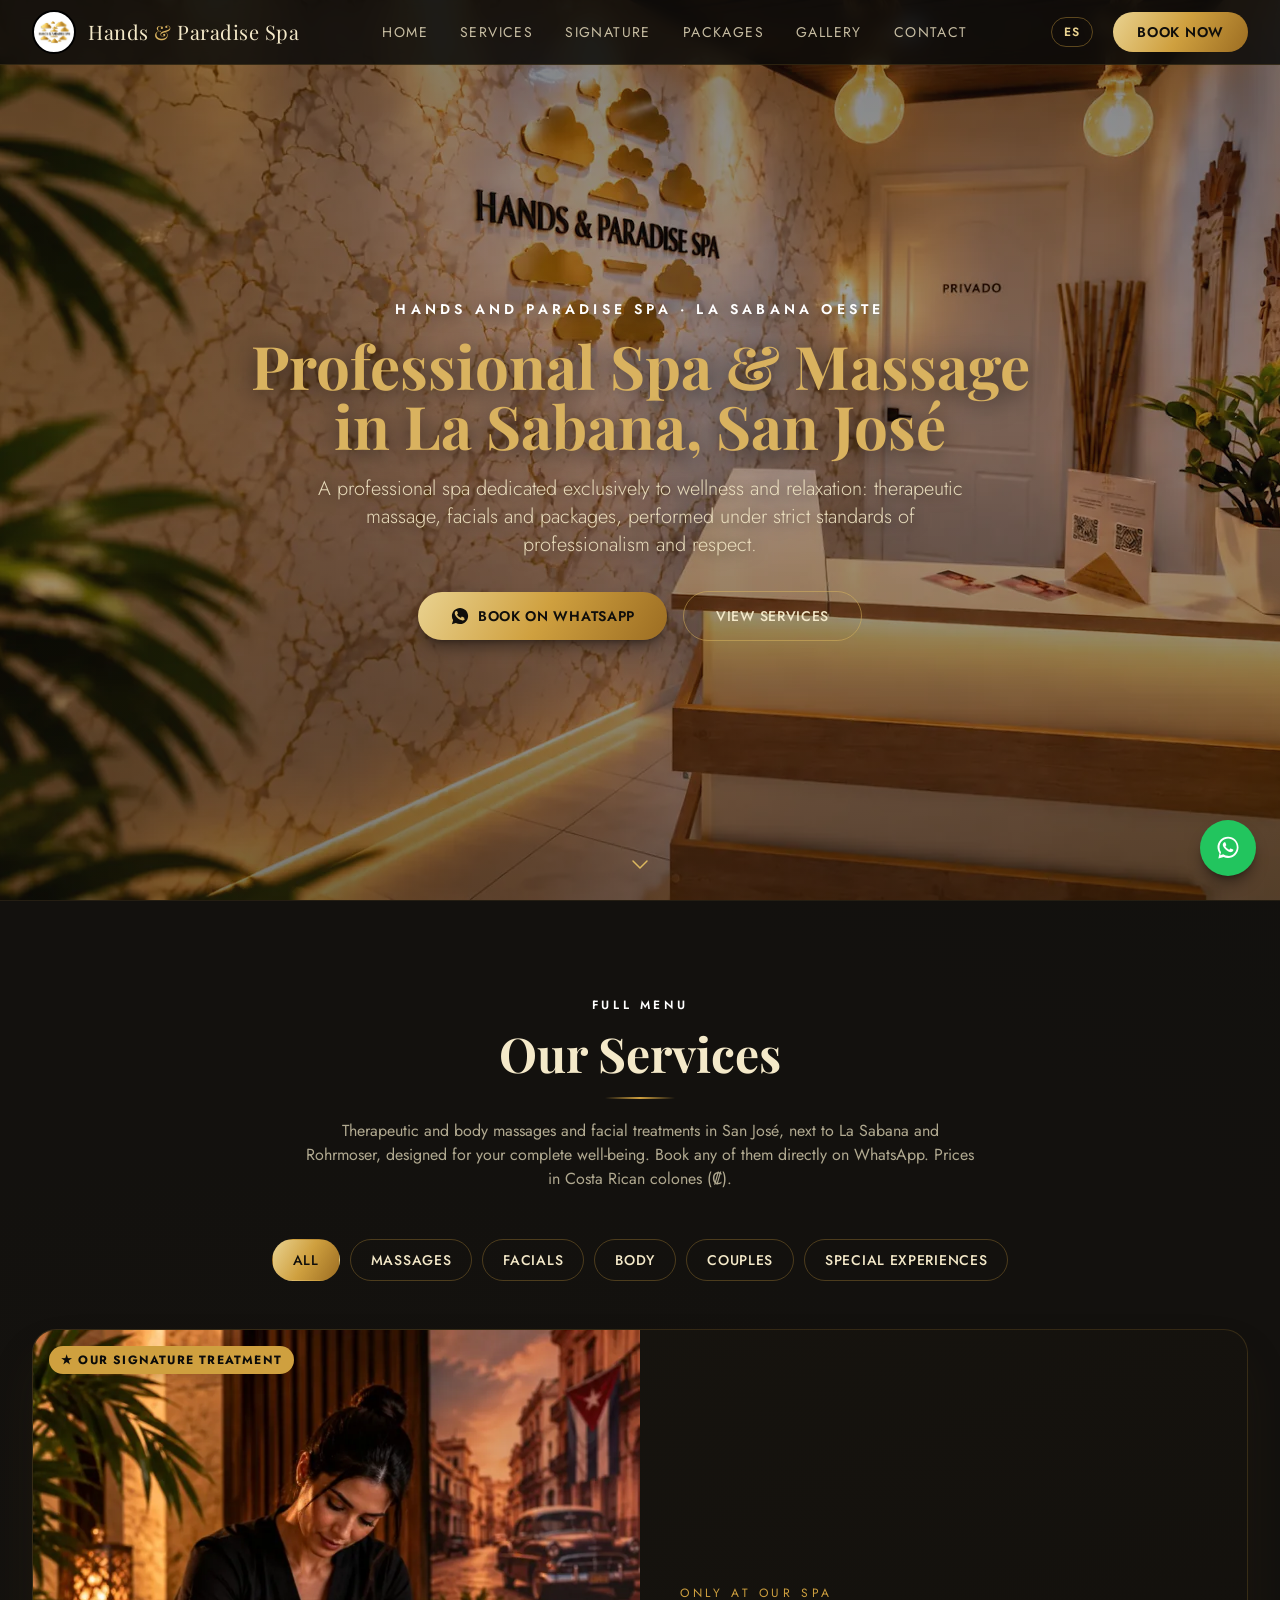
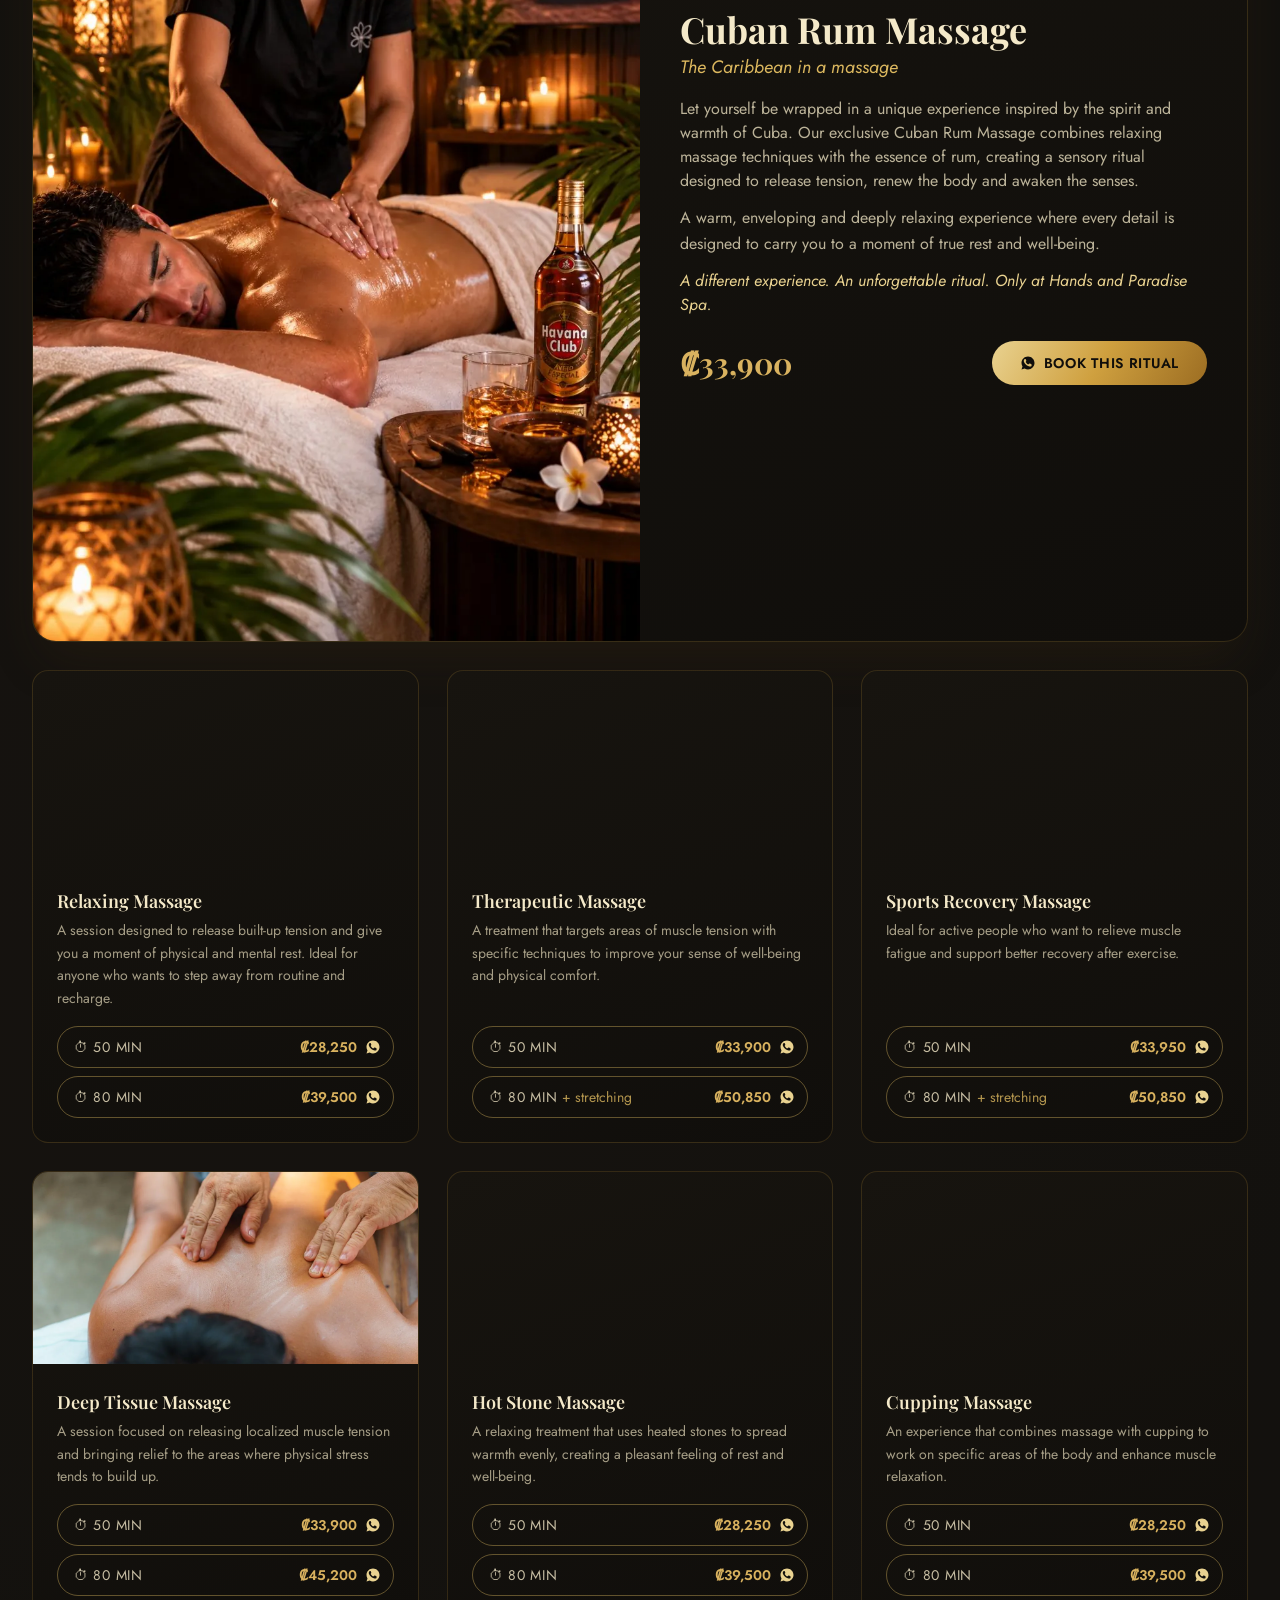
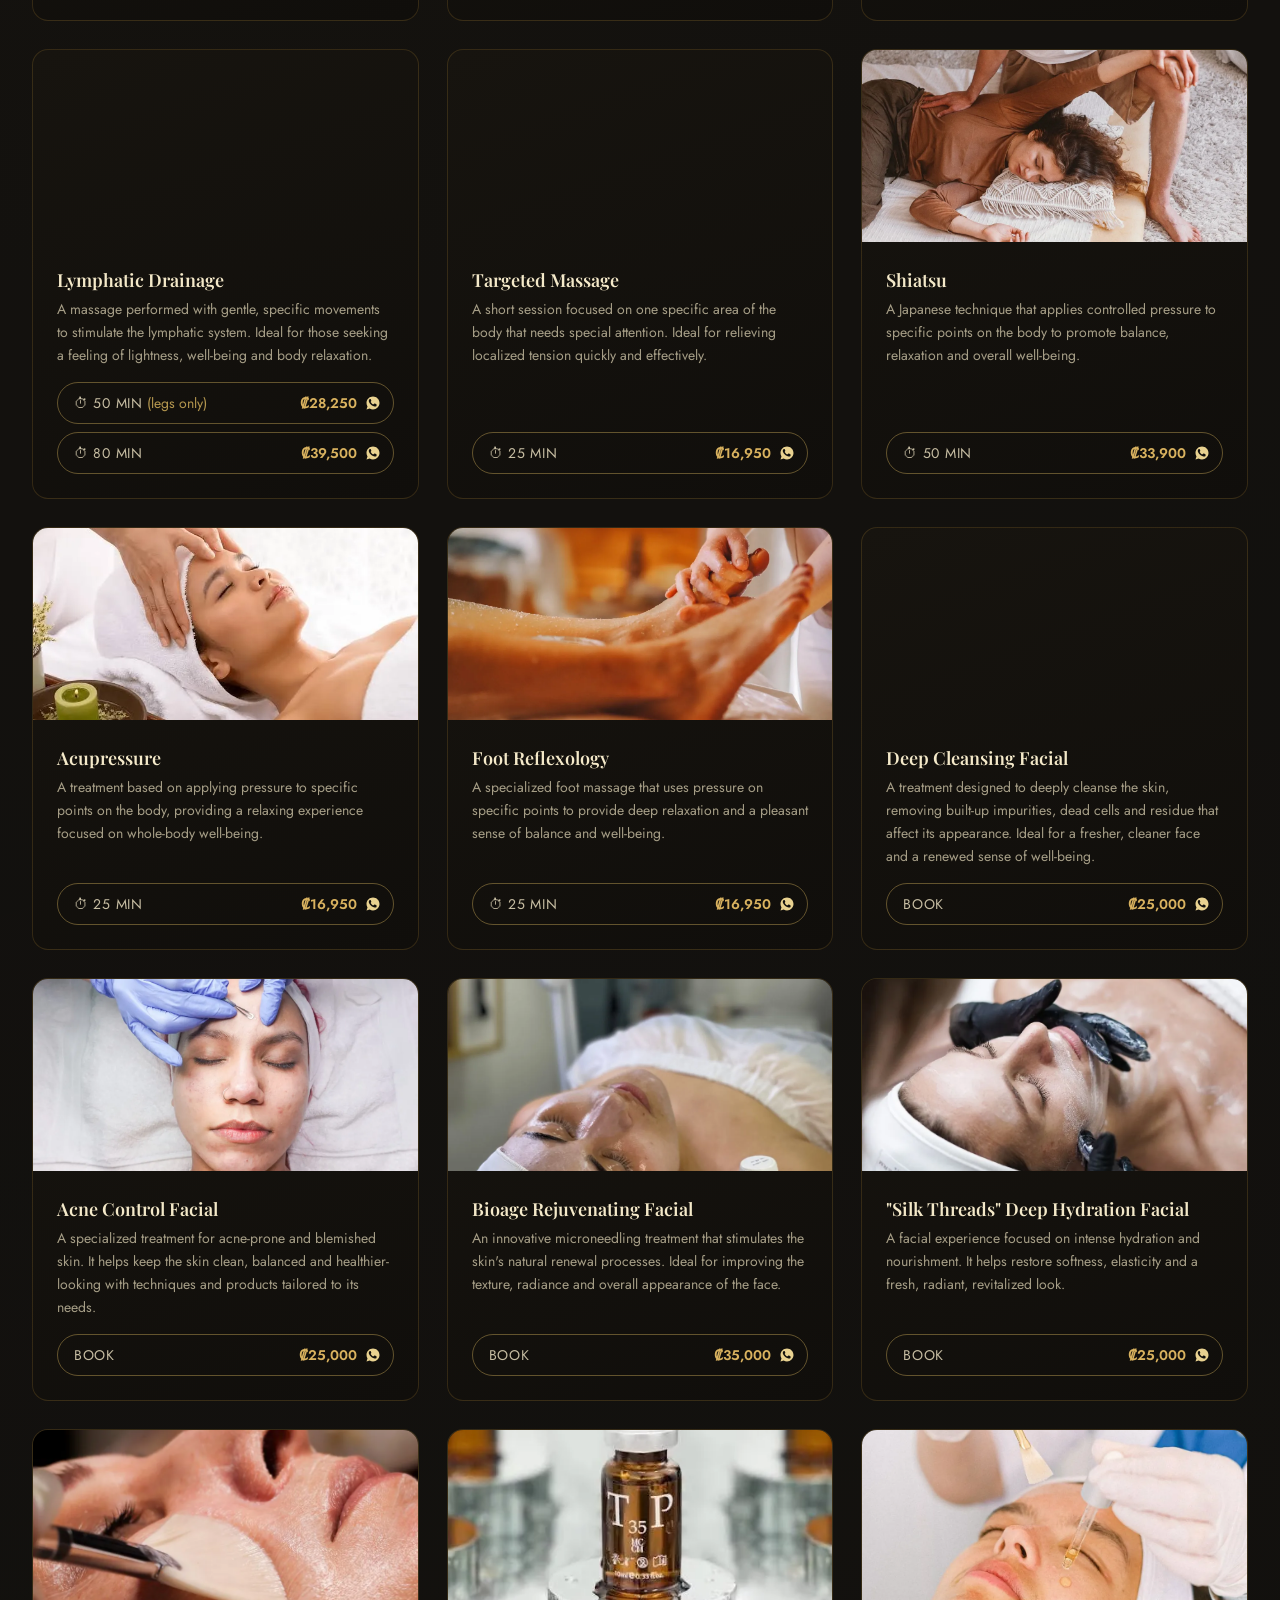
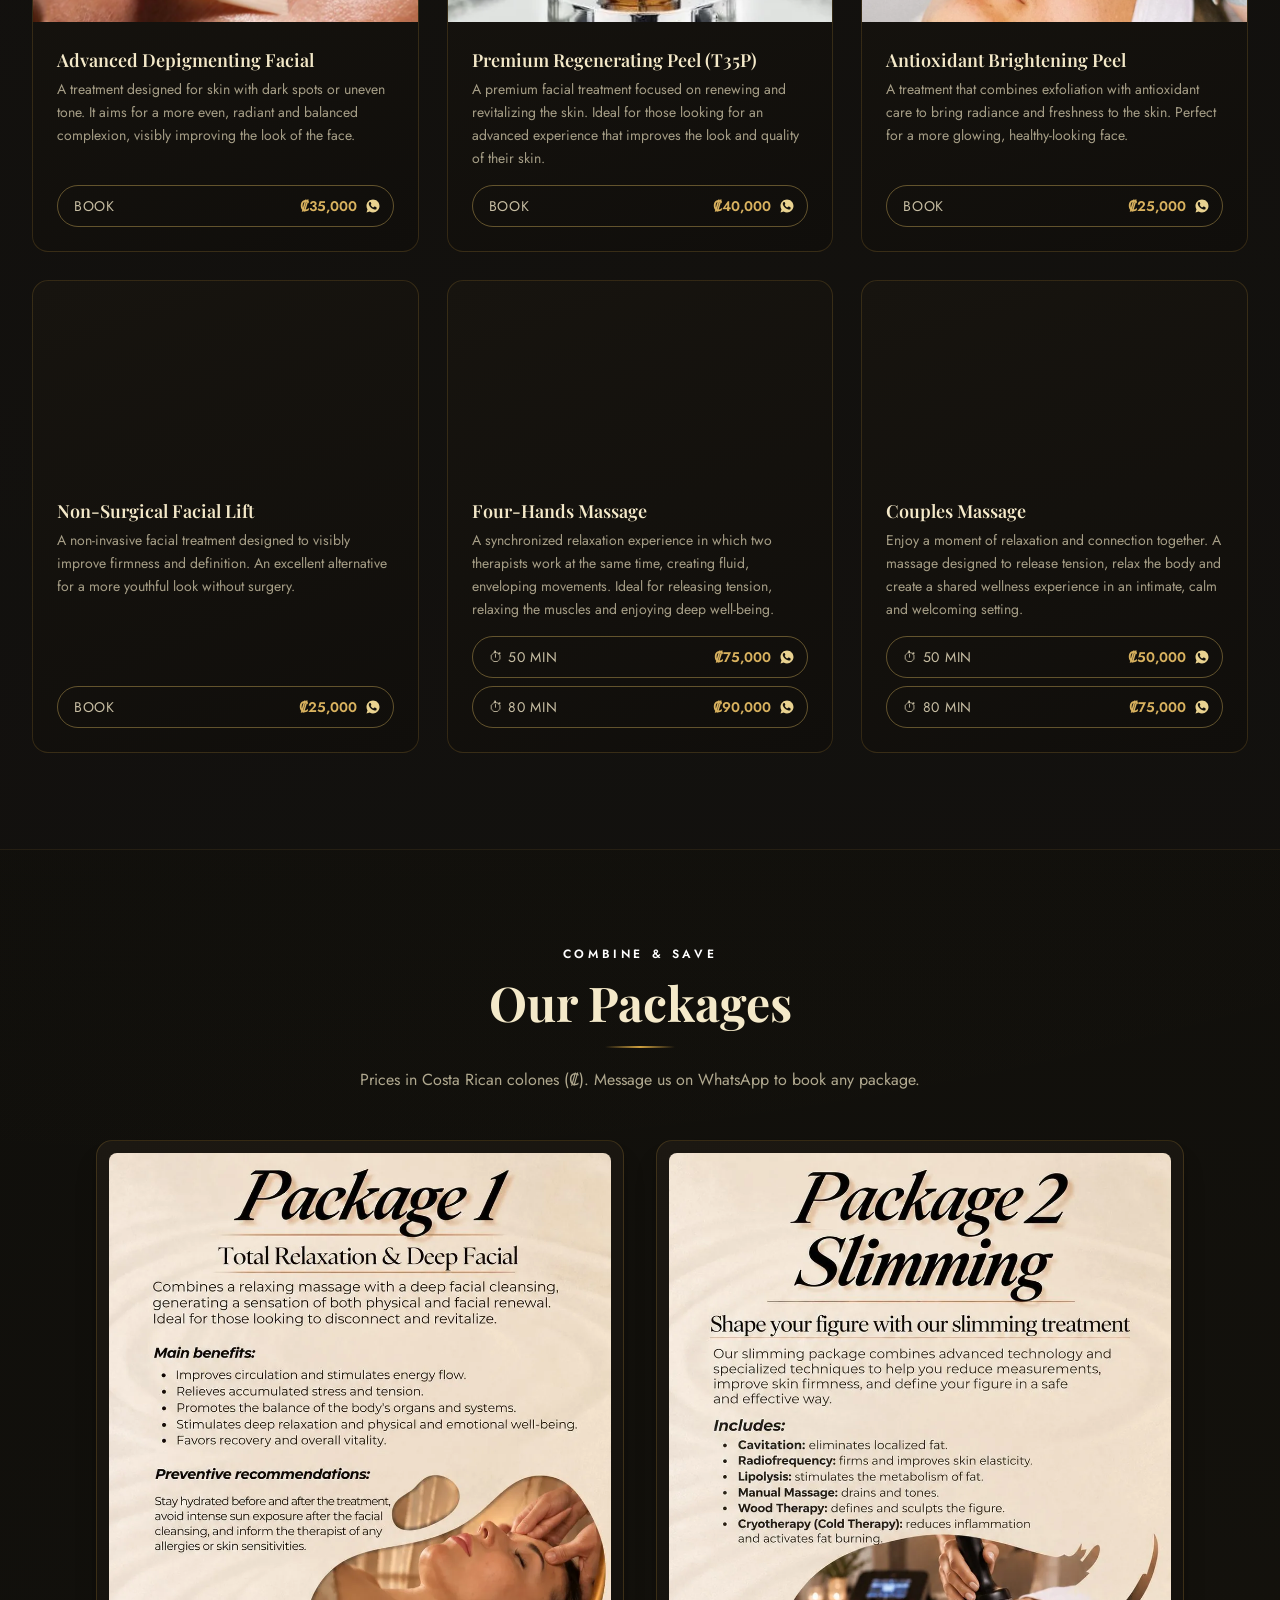
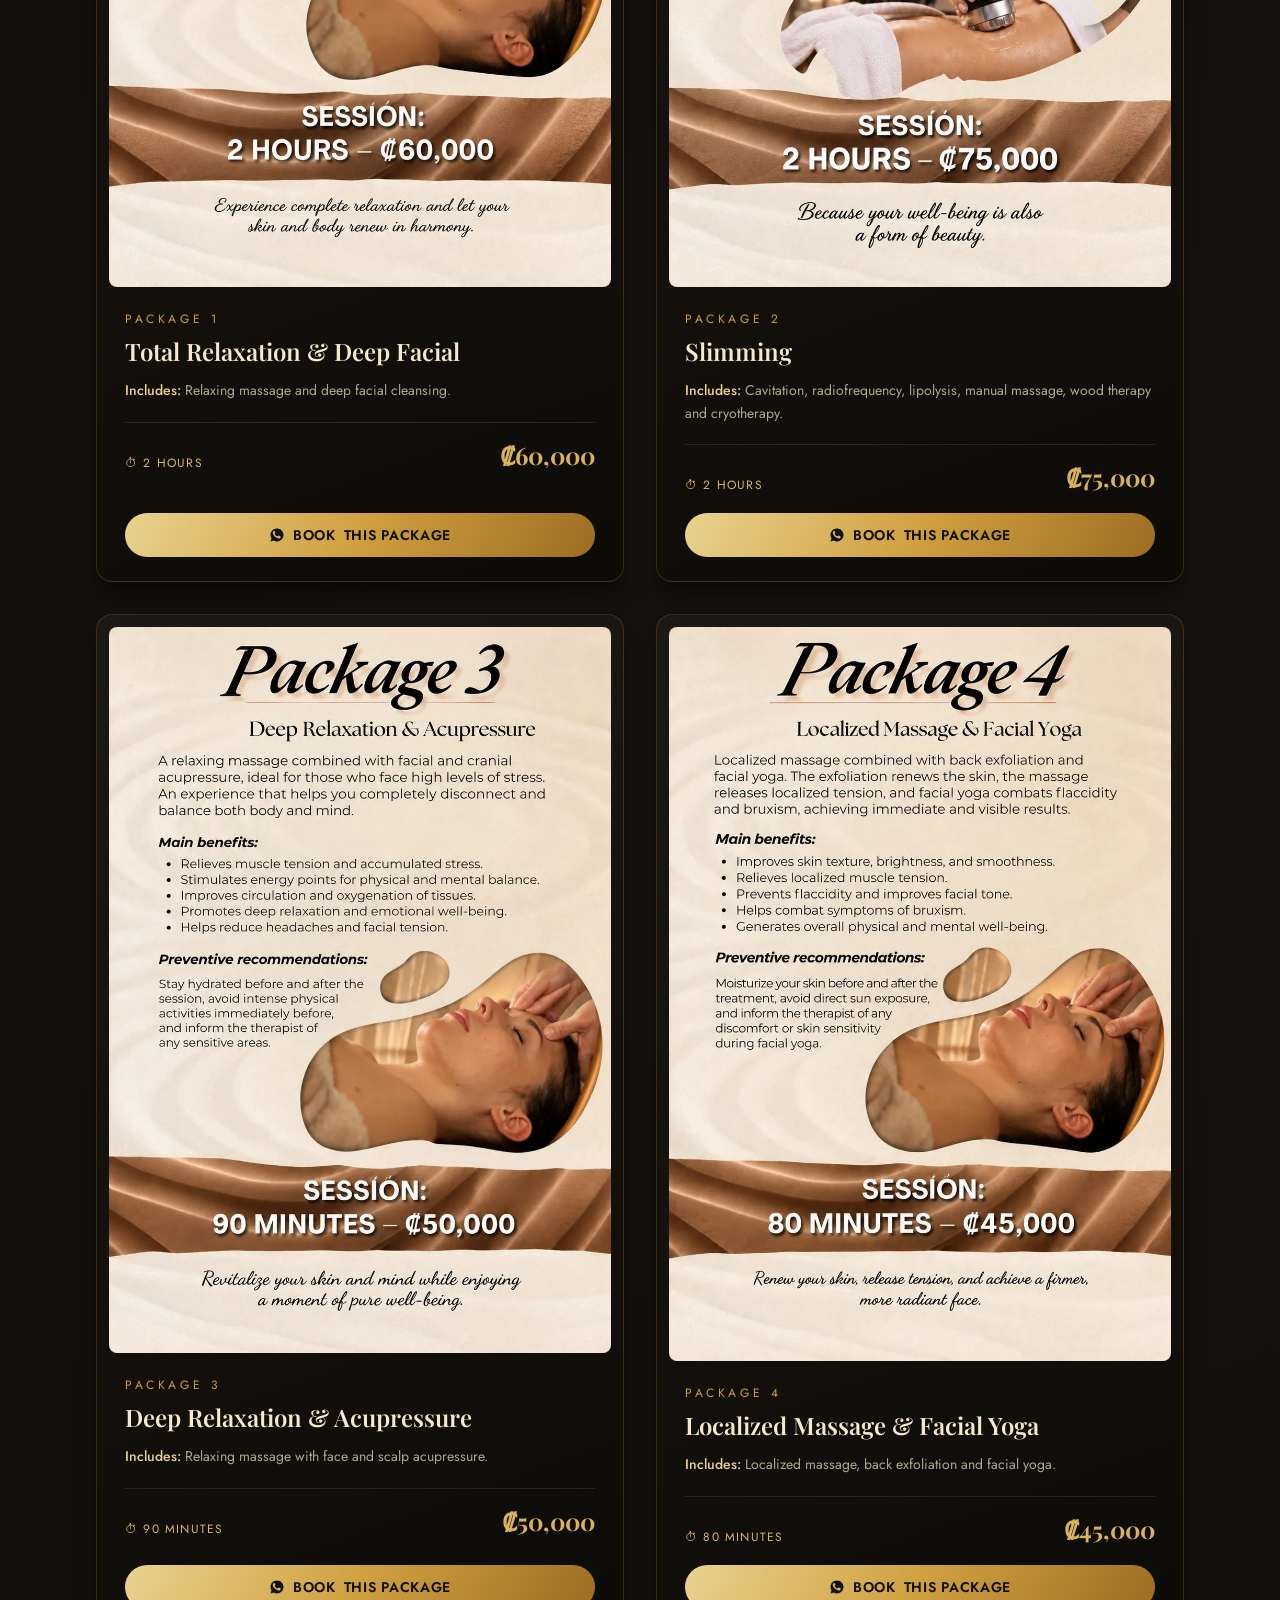
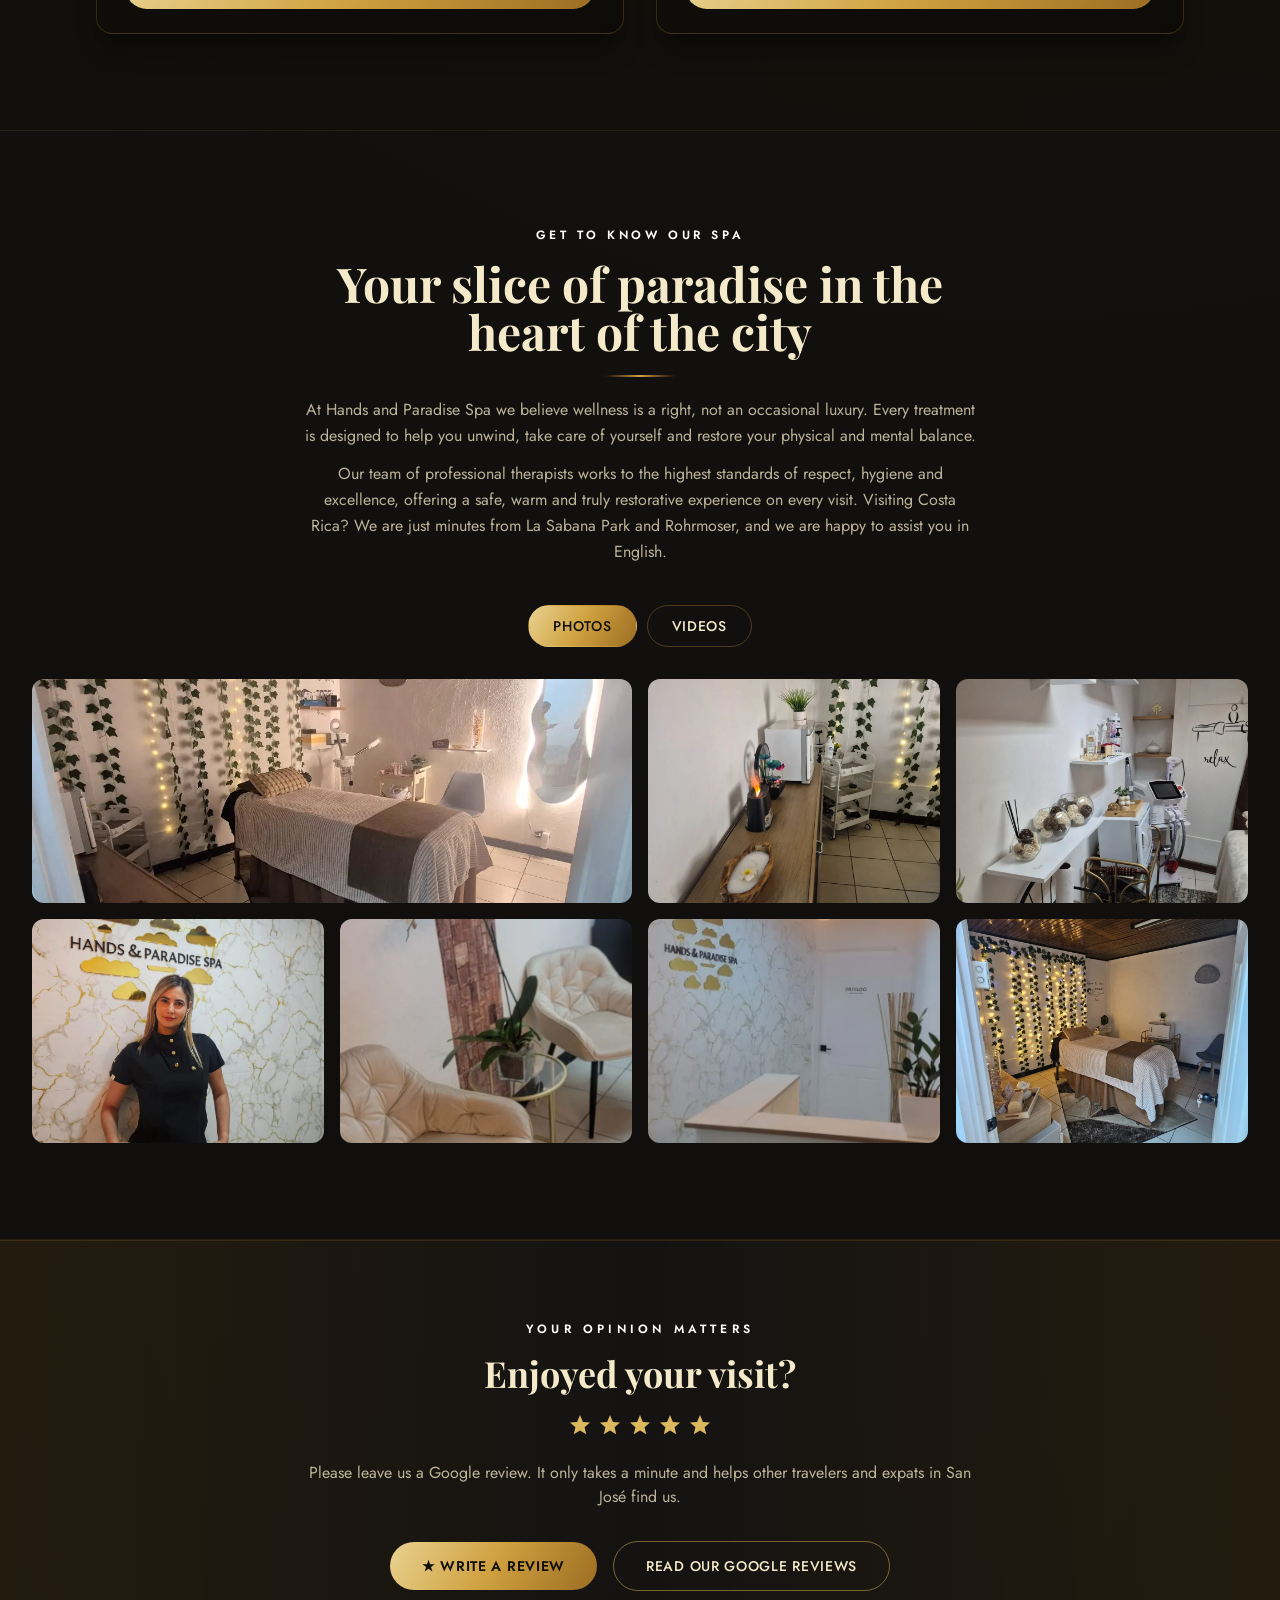
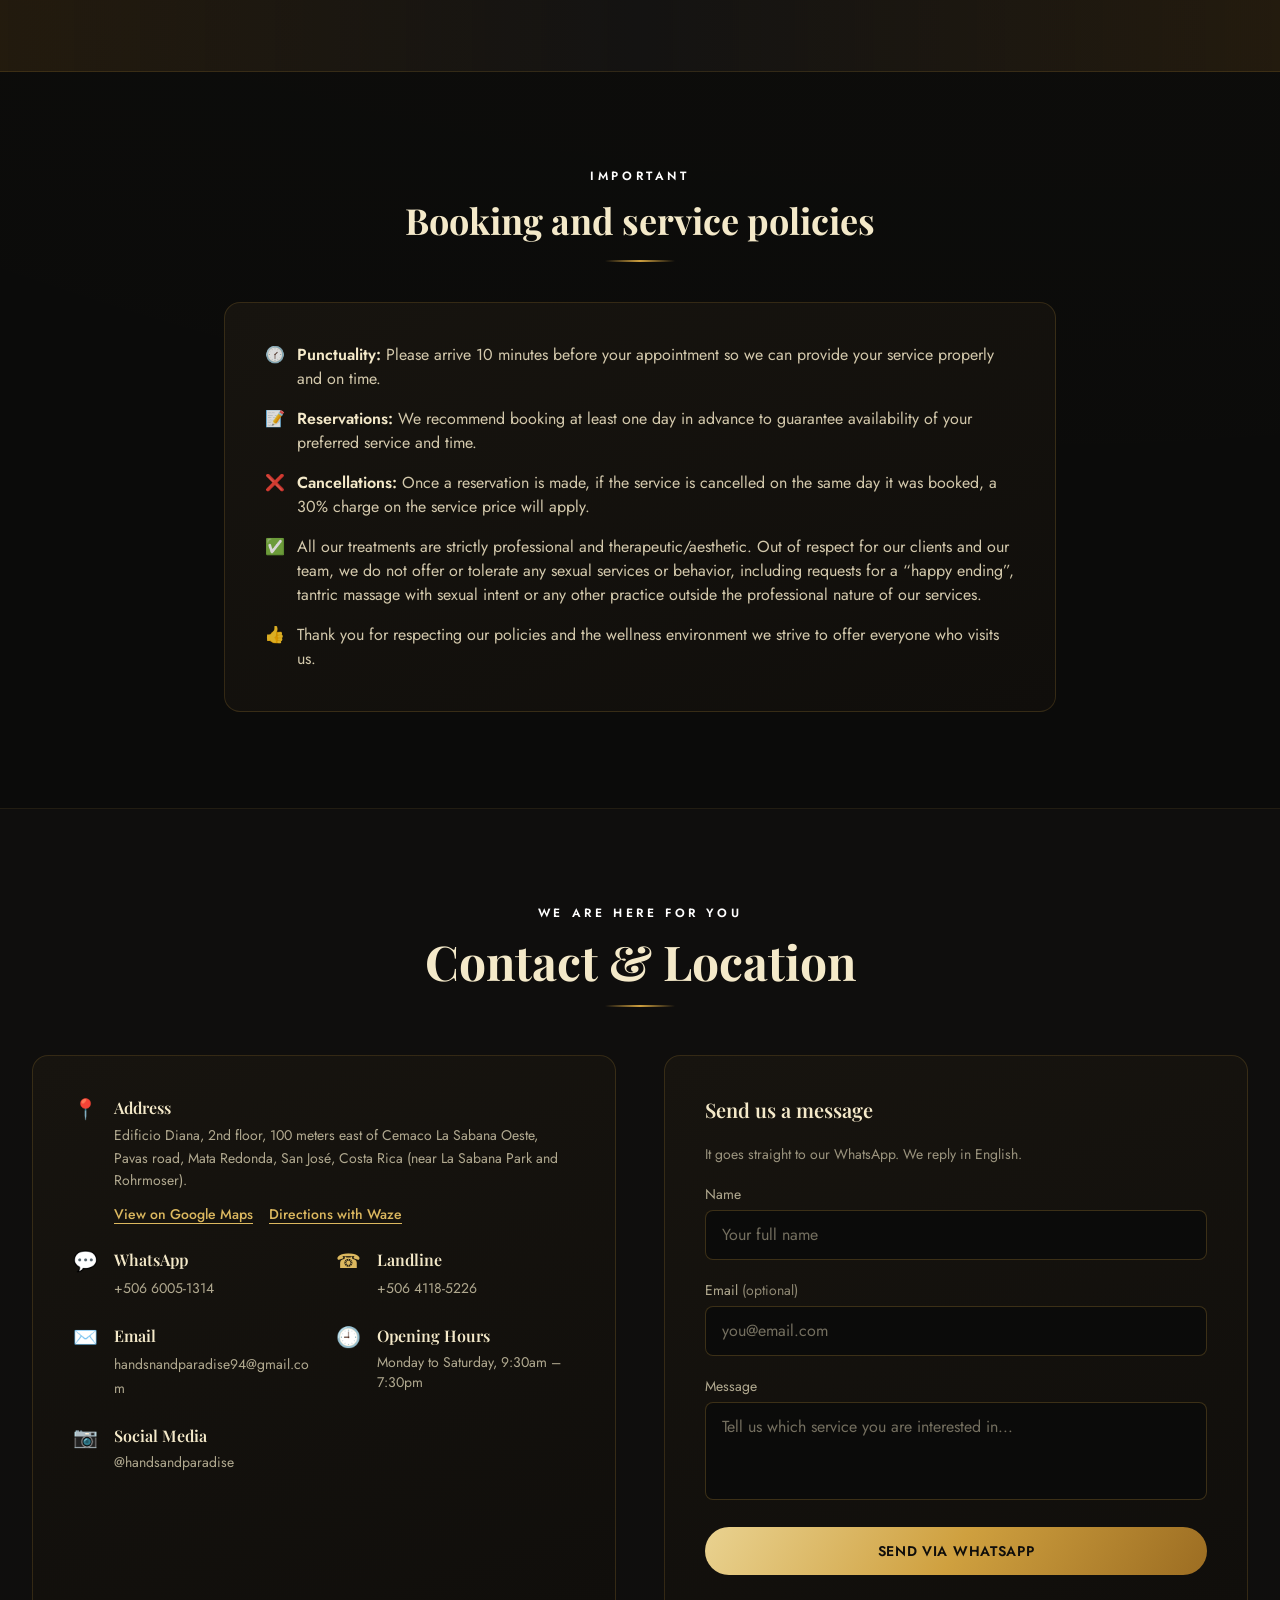
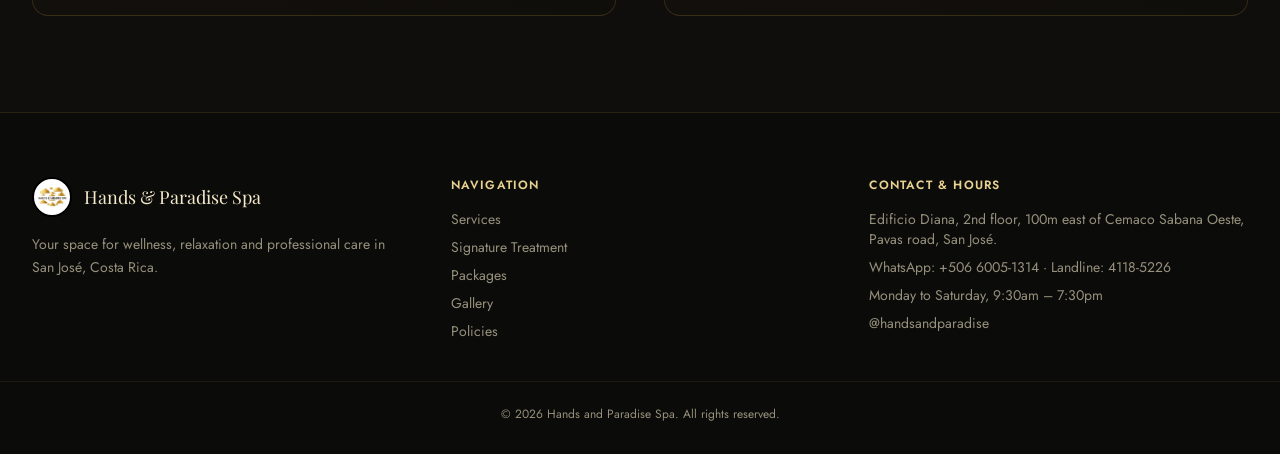
==== commit 265e3d5e: "Une Drenaje Linfático: 50 min (solo en piernas) y 80 min en una tarjeta Co-Authored-By: Claude Opus " ====
--- a/en/index.html
+++ b/en/index.html
@@ -371,12 +371,13 @@
         </div>
       </article>
       <article class="reveal card-surface rounded-2xl overflow-hidden transition-all duration-500 flex sm:flex-col" data-cat="masajes corporales">
-        <img src="/img/masaje-de-drenaje-linfatico-solo-piernas-de-50-minutos.webp" alt="50-minute lymphatic drainage massage for legs" loading="lazy" decoding="async" width="1200" height="800" class="w-24 sm:w-full sm:h-48 object-cover shrink-0">
-        <div class="p-4 sm:p-6 flex flex-col flex-1 min-w-0">
-          <h3 class="font-display text-base sm:text-lg text-gold-100 font-semibold leading-snug mb-1">Lymphatic Drainage (Legs Only)</h3>
-          <p class="text-gold-100/65 text-sm leading-relaxed mb-4">A treatment focused exclusively on the legs, using gentle techniques that promote a pleasant feeling of lightness and rest.</p>
-          <div class="mt-auto space-y-2">
-            <a href="https://wa.me/50660051314?text=Hi%2C%20I%27d%20like%20to%20book%3A%20Lymphatic%20Drainage%20%28Legs%20Only%29%20%2850%20min%29.%20What%20availability%20do%20you%20have%3F" target="_blank" rel="noopener" data-track="whatsapp" data-service="Lymphatic Drainage (Legs Only) (50 min)" class="flex items-center justify-between gap-3 w-full border border-gold-300/40 hover:border-gold-300 hover:bg-gold-300/10 rounded-full pl-4 pr-3 py-2.5 text-xs sm:text-sm transition focus-gold"><span class="text-gold-100/80 uppercase tracking-wider"><span class="sr-only">Book on WhatsApp: Lymphatic Drainage (Legs Only) 50 min, </span>⏱ 50 min</span><span class="flex items-center gap-2"><span class="gold-text font-semibold whitespace-nowrap">₡28,250</span><svg xmlns="http://www.w3.org/2000/svg" viewBox="0 0 32 32" class="h-4 w-4 text-gold-200 shrink-0" fill="currentColor" aria-hidden="true"><path d="M16 3C8.8 3 3 8.8 3 15.9c0 2.5.7 4.9 2 7L3 29l6.3-2a13 13 0 0 0 6.7 1.8c7.2 0 13-5.8 13-12.9S23.2 3 16 3zm7.6 18.3c-.3.9-1.9 1.7-2.6 1.8-.7.1-1.5.2-4.9-1.1-4.1-1.7-6.7-5.8-6.9-6.1-.2-.3-1.6-2.2-1.6-4.1 0-2 1-2.9 1.4-3.3.3-.4.8-.5 1-.5h.7c.2 0 .5 0 .8.6l1.1 2.7c.1.2.2.5 0 .8l-.4.6-.6.6c-.2.2-.4.4-.2.8.2.4 1 1.7 2.2 2.7 1.5 1.3 2.7 1.7 3.1 1.9.4.2.6.2.8-.1l1.2-1.4c.3-.4.5-.3.9-.2l2.6 1.2c.4.2.6.3.7.4.1.2.1.9-.2 1.8z"/></svg></span></a>
+        <img src="/img/masaje-de-drenaje-linfatico-de-80-minutos.webp" alt="80-minute lymphatic drainage massage" loading="lazy" decoding="async" width="1200" height="800" class="w-24 sm:w-full sm:h-48 object-cover shrink-0">
+        <div class="p-4 sm:p-6 flex flex-col flex-1 min-w-0">
+          <h3 class="font-display text-base sm:text-lg text-gold-100 font-semibold leading-snug mb-1">Lymphatic Drainage</h3>
+          <p class="text-gold-100/65 text-sm leading-relaxed mb-4">A massage performed with gentle, specific movements to stimulate the lymphatic system. Ideal for those seeking a feeling of lightness, well-being and body relaxation.</p>
+          <div class="mt-auto space-y-2">
+            <a href="https://wa.me/50660051314?text=Hi%2C%20I%27d%20like%20to%20book%3A%20Lymphatic%20Drainage%20%28Legs%20Only%29%20%2850%20min%29.%20What%20availability%20do%20you%20have%3F" target="_blank" rel="noopener" data-track="whatsapp" data-service="Lymphatic Drainage (Legs Only) (50 min)" class="flex items-center justify-between gap-3 w-full border border-gold-300/40 hover:border-gold-300 hover:bg-gold-300/10 rounded-full pl-4 pr-3 py-2.5 text-xs sm:text-sm transition focus-gold"><span class="text-gold-100/80 uppercase tracking-wider"><span class="sr-only">Book on WhatsApp: Lymphatic Drainage (Legs Only) 50 min, </span>⏱ 50 min <span class="normal-case tracking-normal text-gold-300/80">(legs only)</span></span><span class="flex items-center gap-2"><span class="gold-text font-semibold whitespace-nowrap">₡28,250</span><svg xmlns="http://www.w3.org/2000/svg" viewBox="0 0 32 32" class="h-4 w-4 text-gold-200 shrink-0" fill="currentColor" aria-hidden="true"><path d="M16 3C8.8 3 3 8.8 3 15.9c0 2.5.7 4.9 2 7L3 29l6.3-2a13 13 0 0 0 6.7 1.8c7.2 0 13-5.8 13-12.9S23.2 3 16 3zm7.6 18.3c-.3.9-1.9 1.7-2.6 1.8-.7.1-1.5.2-4.9-1.1-4.1-1.7-6.7-5.8-6.9-6.1-.2-.3-1.6-2.2-1.6-4.1 0-2 1-2.9 1.4-3.3.3-.4.8-.5 1-.5h.7c.2 0 .5 0 .8.6l1.1 2.7c.1.2.2.5 0 .8l-.4.6-.6.6c-.2.2-.4.4-.2.8.2.4 1 1.7 2.2 2.7 1.5 1.3 2.7 1.7 3.1 1.9.4.2.6.2.8-.1l1.2-1.4c.3-.4.5-.3.9-.2l2.6 1.2c.4.2.6.3.7.4.1.2.1.9-.2 1.8z"/></svg></span></a>
+            <a href="https://wa.me/50660051314?text=Hi%2C%20I%27d%20like%20to%20book%3A%20Lymphatic%20Drainage%20%2880%20min%29.%20What%20availability%20do%20you%20have%3F" target="_blank" rel="noopener" data-track="whatsapp" data-service="Lymphatic Drainage (80 min)" class="flex items-center justify-between gap-3 w-full border border-gold-300/40 hover:border-gold-300 hover:bg-gold-300/10 rounded-full pl-4 pr-3 py-2.5 text-xs sm:text-sm transition focus-gold"><span class="text-gold-100/80 uppercase tracking-wider"><span class="sr-only">Book on WhatsApp: Lymphatic Drainage 80 min, </span>⏱ 80 min</span><span class="flex items-center gap-2"><span class="gold-text font-semibold whitespace-nowrap">₡39,500</span><svg xmlns="http://www.w3.org/2000/svg" viewBox="0 0 32 32" class="h-4 w-4 text-gold-200 shrink-0" fill="currentColor" aria-hidden="true"><path d="M16 3C8.8 3 3 8.8 3 15.9c0 2.5.7 4.9 2 7L3 29l6.3-2a13 13 0 0 0 6.7 1.8c7.2 0 13-5.8 13-12.9S23.2 3 16 3zm7.6 18.3c-.3.9-1.9 1.7-2.6 1.8-.7.1-1.5.2-4.9-1.1-4.1-1.7-6.7-5.8-6.9-6.1-.2-.3-1.6-2.2-1.6-4.1 0-2 1-2.9 1.4-3.3.3-.4.8-.5 1-.5h.7c.2 0 .5 0 .8.6l1.1 2.7c.1.2.2.5 0 .8l-.4.6-.6.6c-.2.2-.4.4-.2.8.2.4 1 1.7 2.2 2.7 1.5 1.3 2.7 1.7 3.1 1.9.4.2.6.2.8-.1l1.2-1.4c.3-.4.5-.3.9-.2l2.6 1.2c.4.2.6.3.7.4.1.2.1.9-.2 1.8z"/></svg></span></a>
           </div>
         </div>
       </article>
@@ -417,16 +418,6 @@
           <p class="text-gold-100/65 text-sm leading-relaxed mb-4">A specialized foot massage that uses pressure on specific points to provide deep relaxation and a pleasant sense of balance and well-being.</p>
           <div class="mt-auto space-y-2">
             <a href="https://wa.me/50660051314?text=Hi%2C%20I%27d%20like%20to%20book%3A%20Foot%20Reflexology%20%2825%20min%29.%20What%20availability%20do%20you%20have%3F" target="_blank" rel="noopener" data-track="whatsapp" data-service="Foot Reflexology (25 min)" class="flex items-center justify-between gap-3 w-full border border-gold-300/40 hover:border-gold-300 hover:bg-gold-300/10 rounded-full pl-4 pr-3 py-2.5 text-xs sm:text-sm transition focus-gold"><span class="text-gold-100/80 uppercase tracking-wider"><span class="sr-only">Book on WhatsApp: Foot Reflexology 25 min, </span>⏱ 25 min</span><span class="flex items-center gap-2"><span class="gold-text font-semibold whitespace-nowrap">₡16,950</span><svg xmlns="http://www.w3.org/2000/svg" viewBox="0 0 32 32" class="h-4 w-4 text-gold-200 shrink-0" fill="currentColor" aria-hidden="true"><path d="M16 3C8.8 3 3 8.8 3 15.9c0 2.5.7 4.9 2 7L3 29l6.3-2a13 13 0 0 0 6.7 1.8c7.2 0 13-5.8 13-12.9S23.2 3 16 3zm7.6 18.3c-.3.9-1.9 1.7-2.6 1.8-.7.1-1.5.2-4.9-1.1-4.1-1.7-6.7-5.8-6.9-6.1-.2-.3-1.6-2.2-1.6-4.1 0-2 1-2.9 1.4-3.3.3-.4.8-.5 1-.5h.7c.2 0 .5 0 .8.6l1.1 2.7c.1.2.2.5 0 .8l-.4.6-.6.6c-.2.2-.4.4-.2.8.2.4 1 1.7 2.2 2.7 1.5 1.3 2.7 1.7 3.1 1.9.4.2.6.2.8-.1l1.2-1.4c.3-.4.5-.3.9-.2l2.6 1.2c.4.2.6.3.7.4.1.2.1.9-.2 1.8z"/></svg></span></a>
-          </div>
-        </div>
-      </article>
-      <article class="reveal card-surface rounded-2xl overflow-hidden transition-all duration-500 flex sm:flex-col" data-cat="masajes corporales">
-        <img src="/img/masaje-de-drenaje-linfatico-de-80-minutos.webp" alt="80-minute lymphatic drainage massage" loading="lazy" decoding="async" width="1200" height="800" class="w-24 sm:w-full sm:h-48 object-cover shrink-0">
-        <div class="p-4 sm:p-6 flex flex-col flex-1 min-w-0">
-          <h3 class="font-display text-base sm:text-lg text-gold-100 font-semibold leading-snug mb-1">Lymphatic Drainage</h3>
-          <p class="text-gold-100/65 text-sm leading-relaxed mb-4">A massage performed with gentle, specific movements to stimulate the lymphatic system. Ideal for those seeking a feeling of lightness, well-being and body relaxation.</p>
-          <div class="mt-auto space-y-2">
-            <a href="https://wa.me/50660051314?text=Hi%2C%20I%27d%20like%20to%20book%3A%20Lymphatic%20Drainage%20%2880%20min%29.%20What%20availability%20do%20you%20have%3F" target="_blank" rel="noopener" data-track="whatsapp" data-service="Lymphatic Drainage (80 min)" class="flex items-center justify-between gap-3 w-full border border-gold-300/40 hover:border-gold-300 hover:bg-gold-300/10 rounded-full pl-4 pr-3 py-2.5 text-xs sm:text-sm transition focus-gold"><span class="text-gold-100/80 uppercase tracking-wider"><span class="sr-only">Book on WhatsApp: Lymphatic Drainage 80 min, </span>⏱ 80 min</span><span class="flex items-center gap-2"><span class="gold-text font-semibold whitespace-nowrap">₡39,500</span><svg xmlns="http://www.w3.org/2000/svg" viewBox="0 0 32 32" class="h-4 w-4 text-gold-200 shrink-0" fill="currentColor" aria-hidden="true"><path d="M16 3C8.8 3 3 8.8 3 15.9c0 2.5.7 4.9 2 7L3 29l6.3-2a13 13 0 0 0 6.7 1.8c7.2 0 13-5.8 13-12.9S23.2 3 16 3zm7.6 18.3c-.3.9-1.9 1.7-2.6 1.8-.7.1-1.5.2-4.9-1.1-4.1-1.7-6.7-5.8-6.9-6.1-.2-.3-1.6-2.2-1.6-4.1 0-2 1-2.9 1.4-3.3.3-.4.8-.5 1-.5h.7c.2 0 .5 0 .8.6l1.1 2.7c.1.2.2.5 0 .8l-.4.6-.6.6c-.2.2-.4.4-.2.8.2.4 1 1.7 2.2 2.7 1.5 1.3 2.7 1.7 3.1 1.9.4.2.6.2.8-.1l1.2-1.4c.3-.4.5-.3.9-.2l2.6 1.2c.4.2.6.3.7.4.1.2.1.9-.2 1.8z"/></svg></span></a>
           </div>
         </div>
       </article>
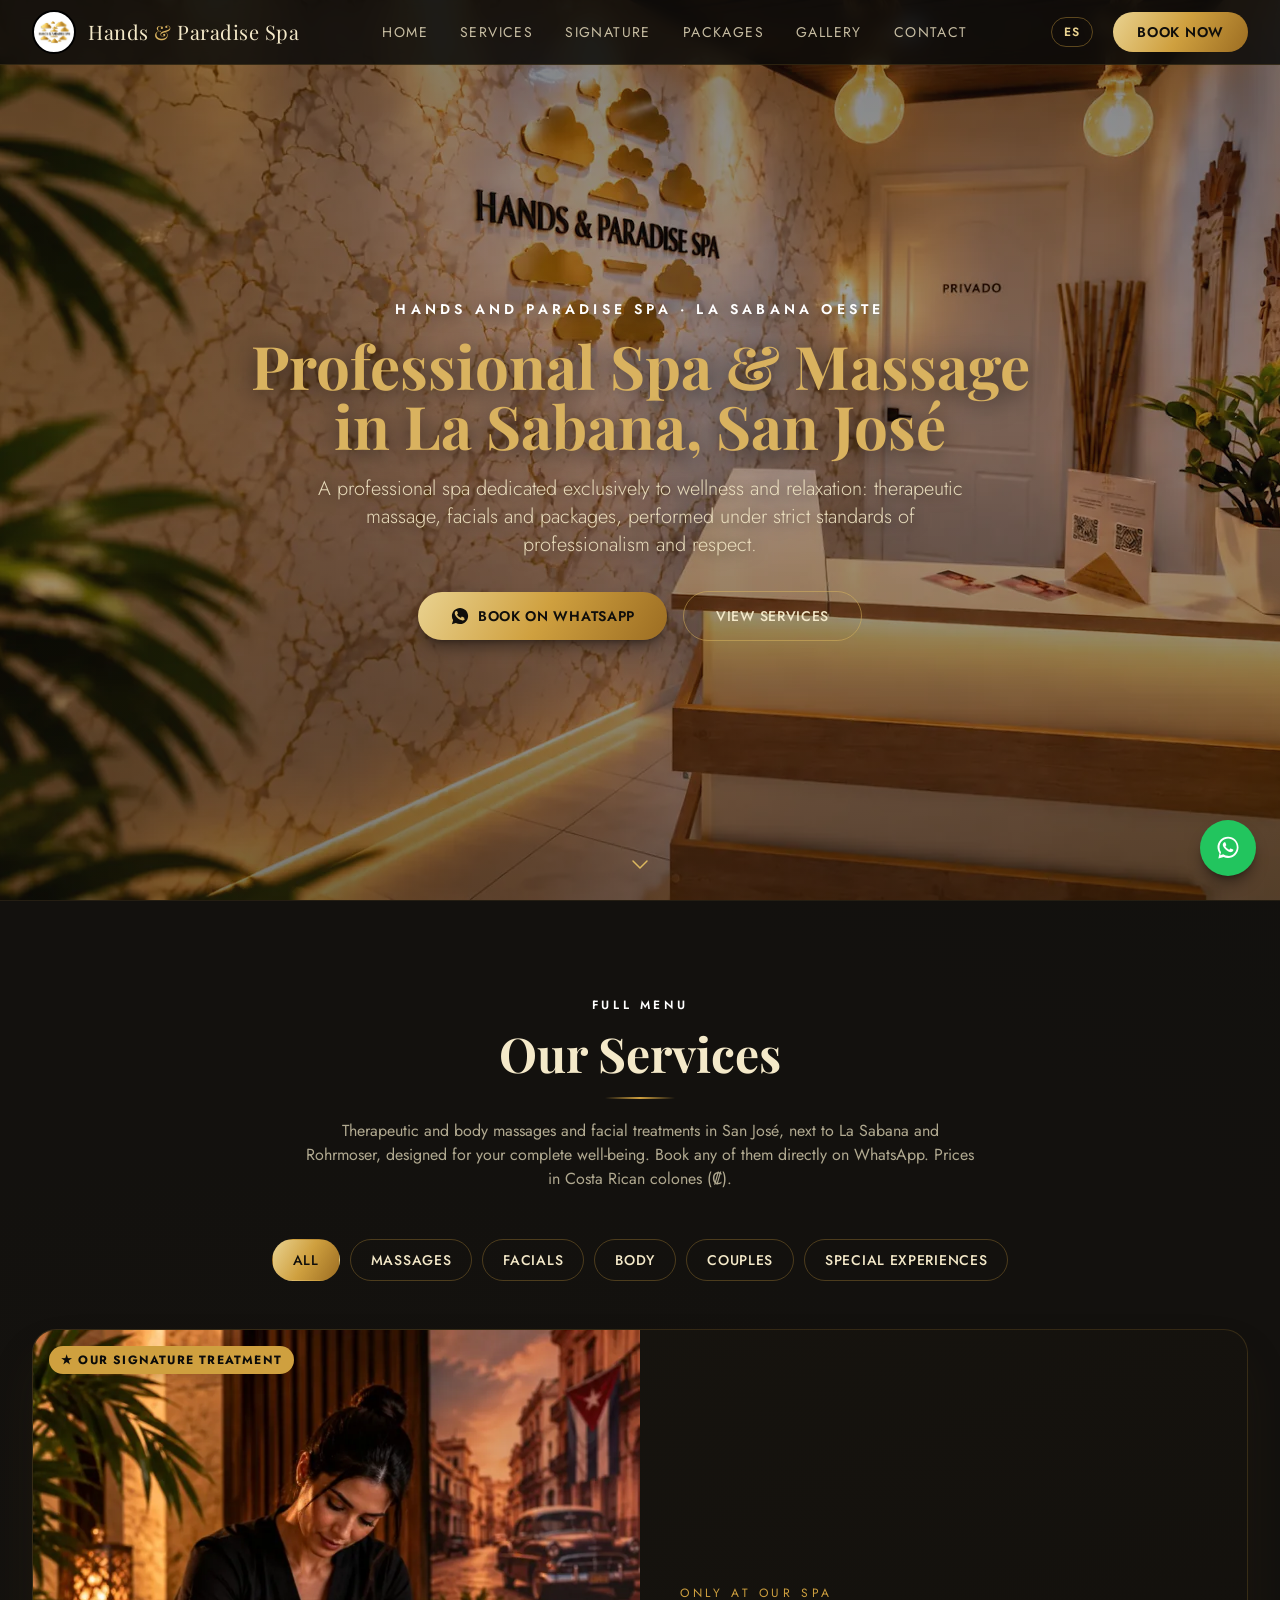
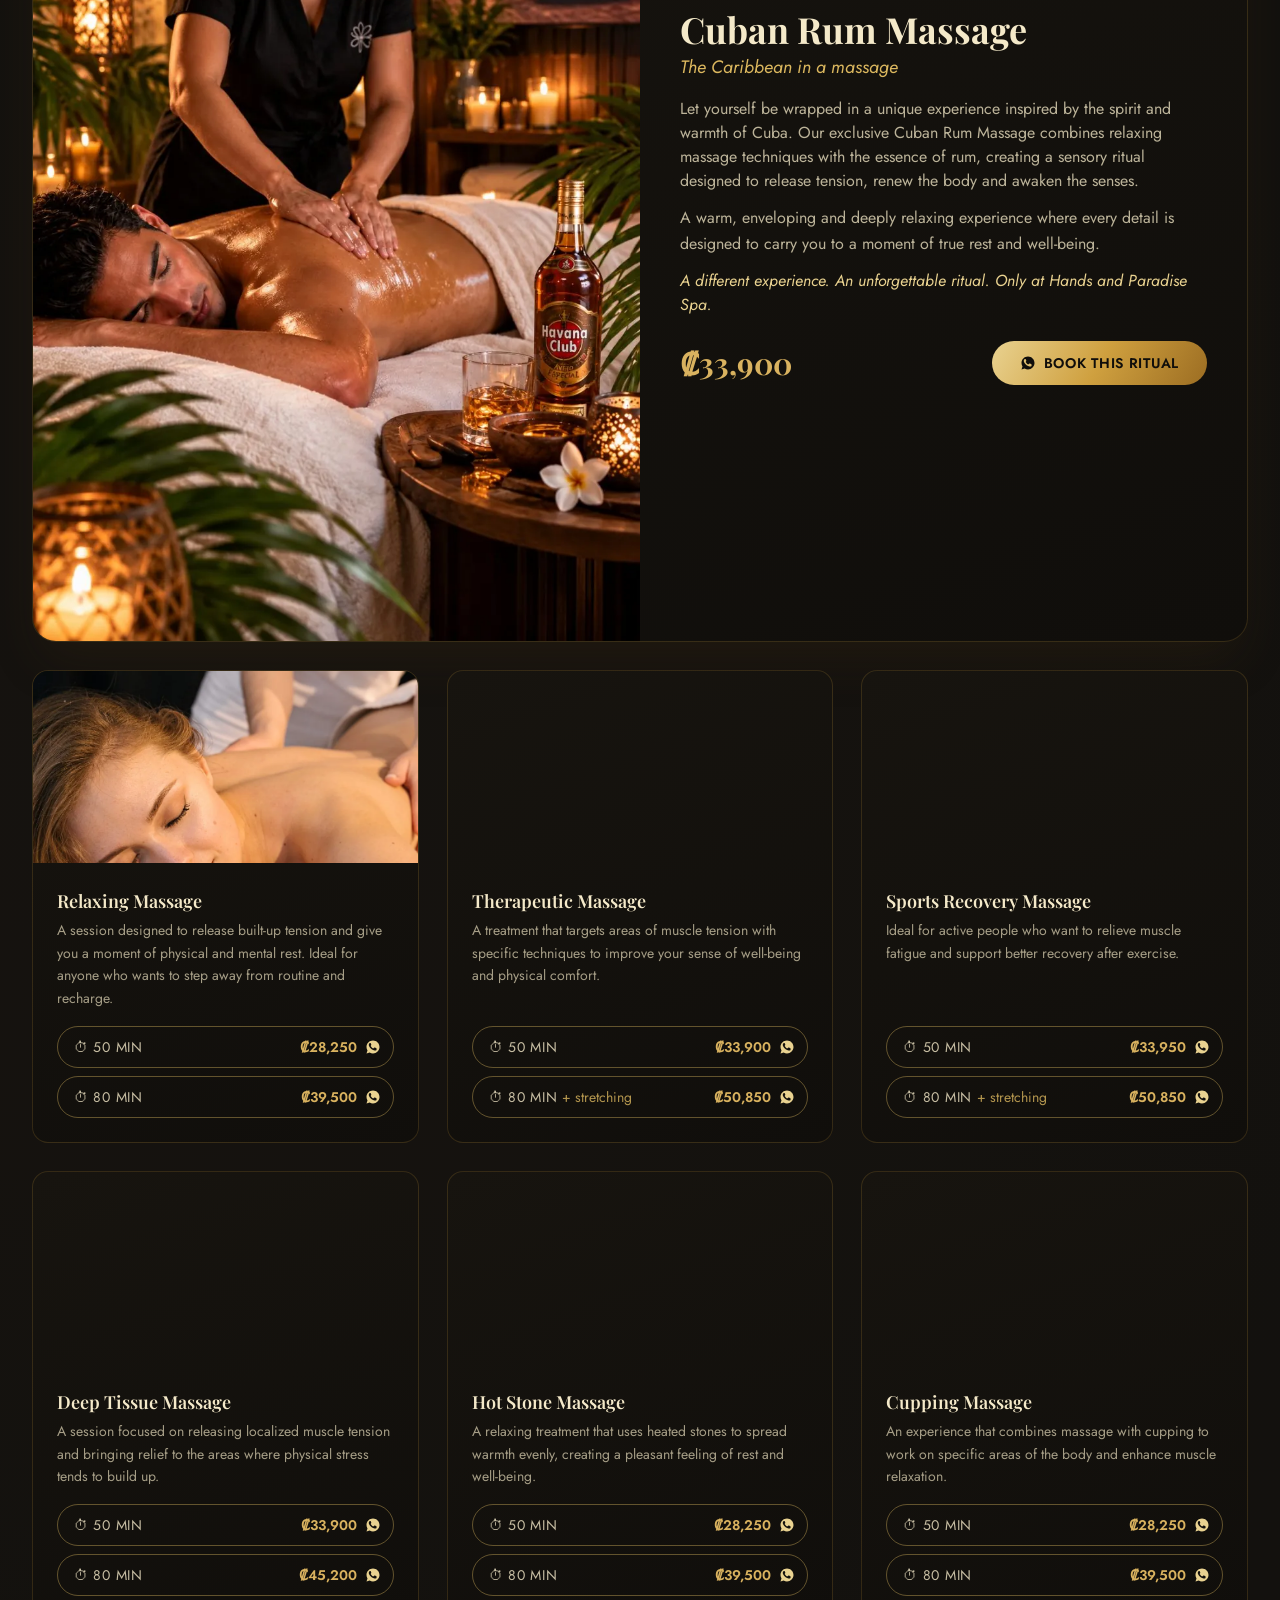
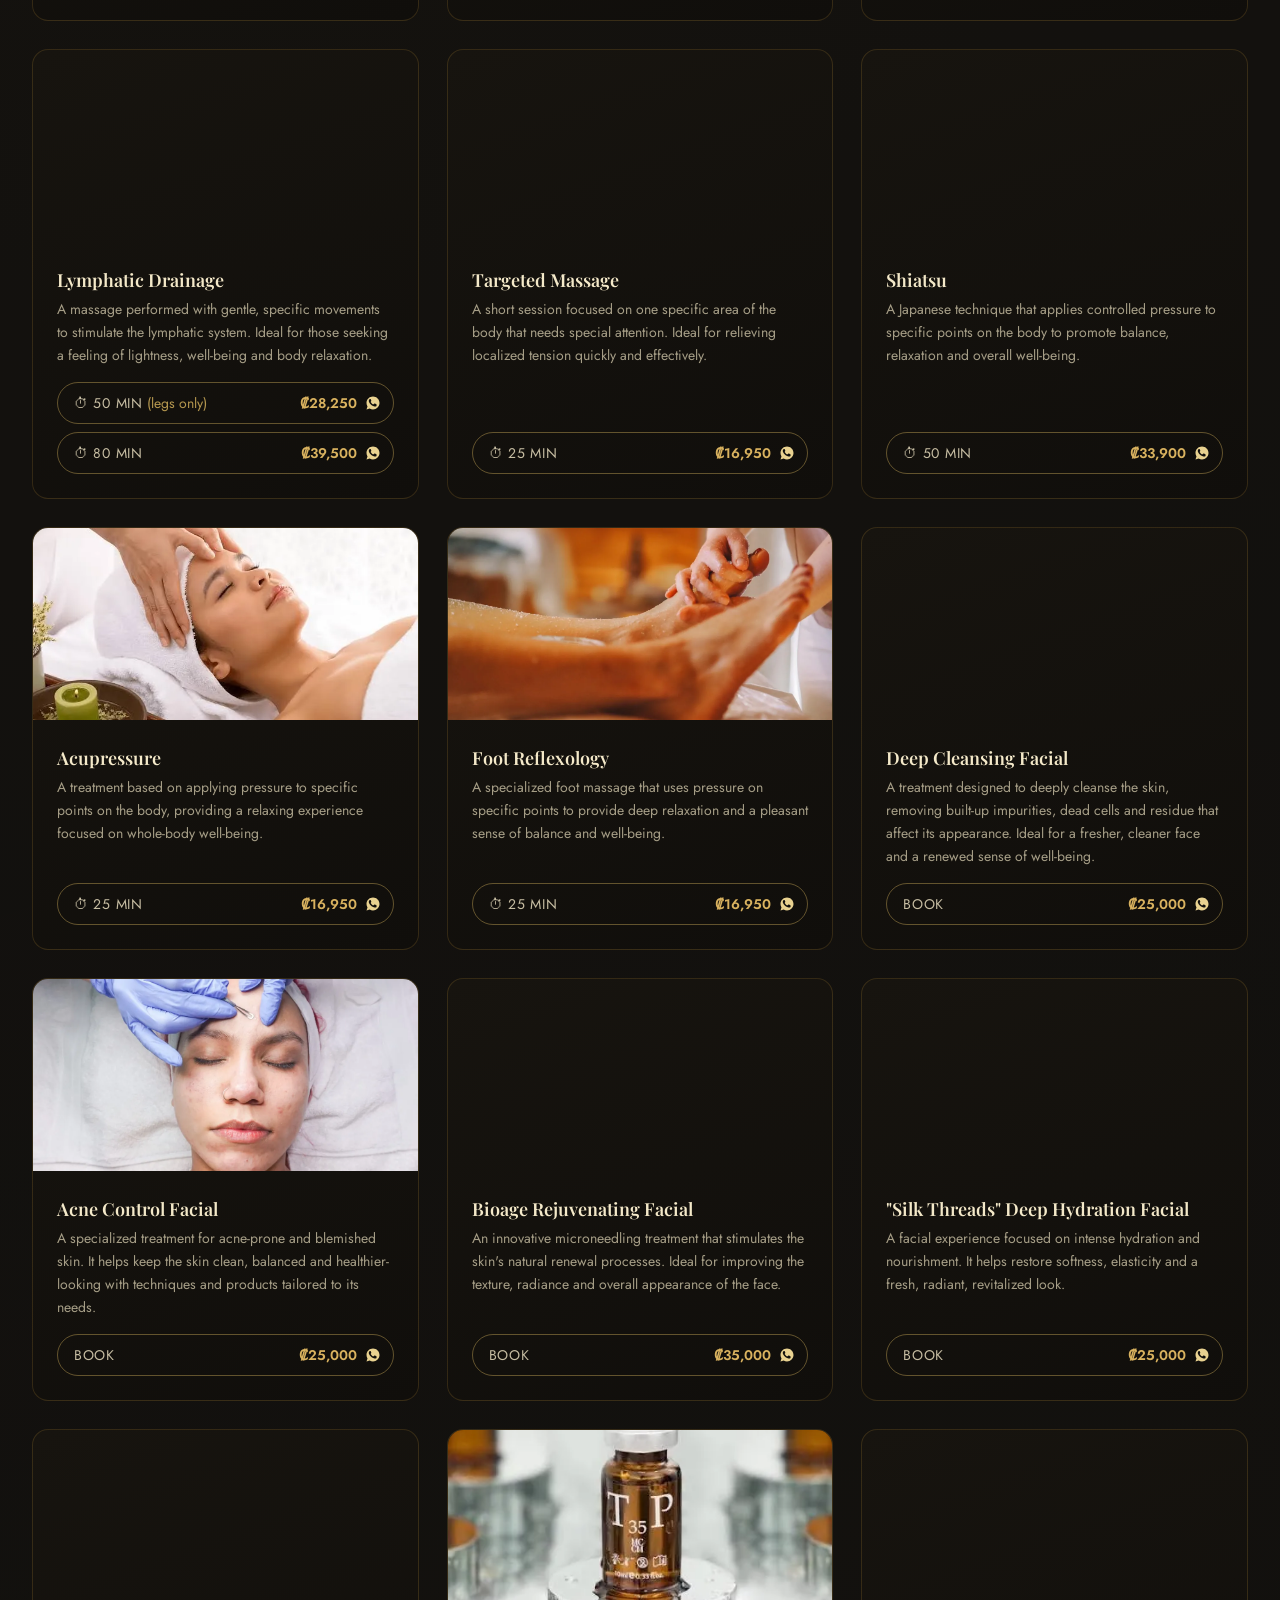
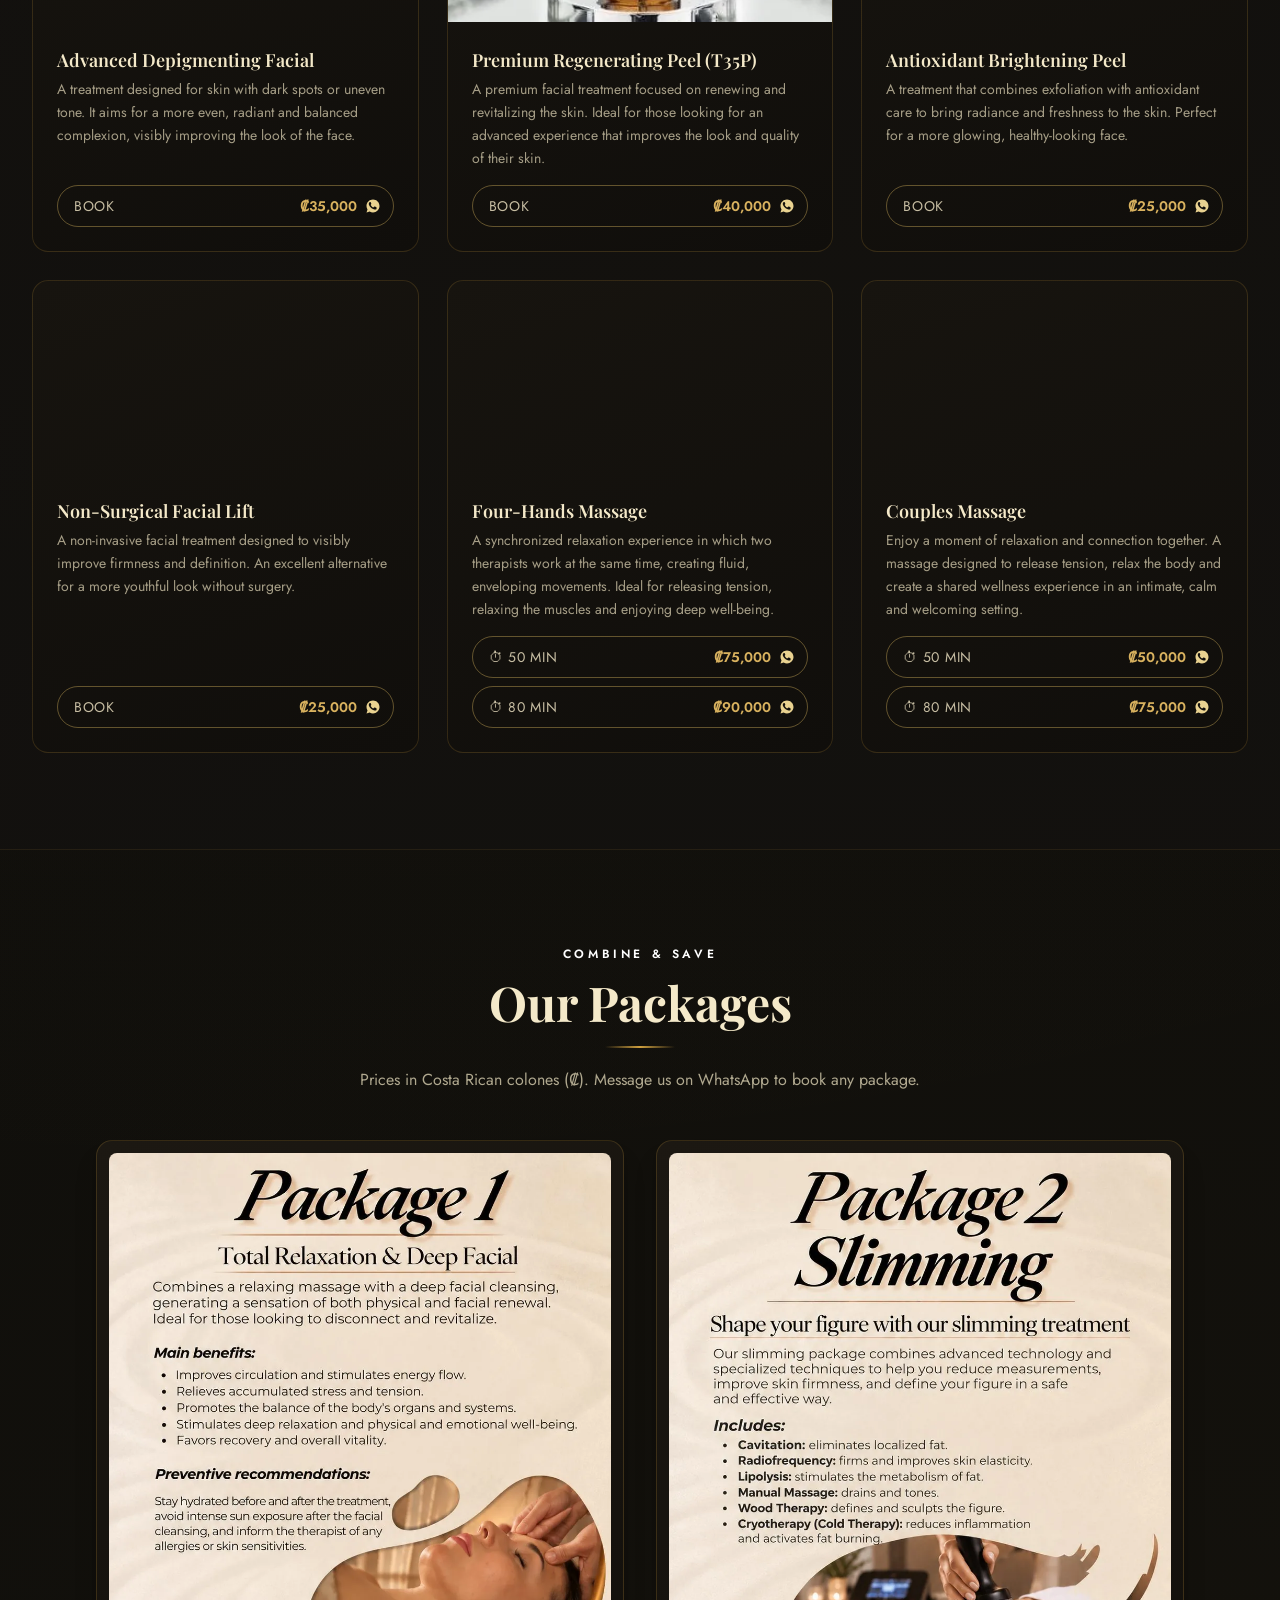
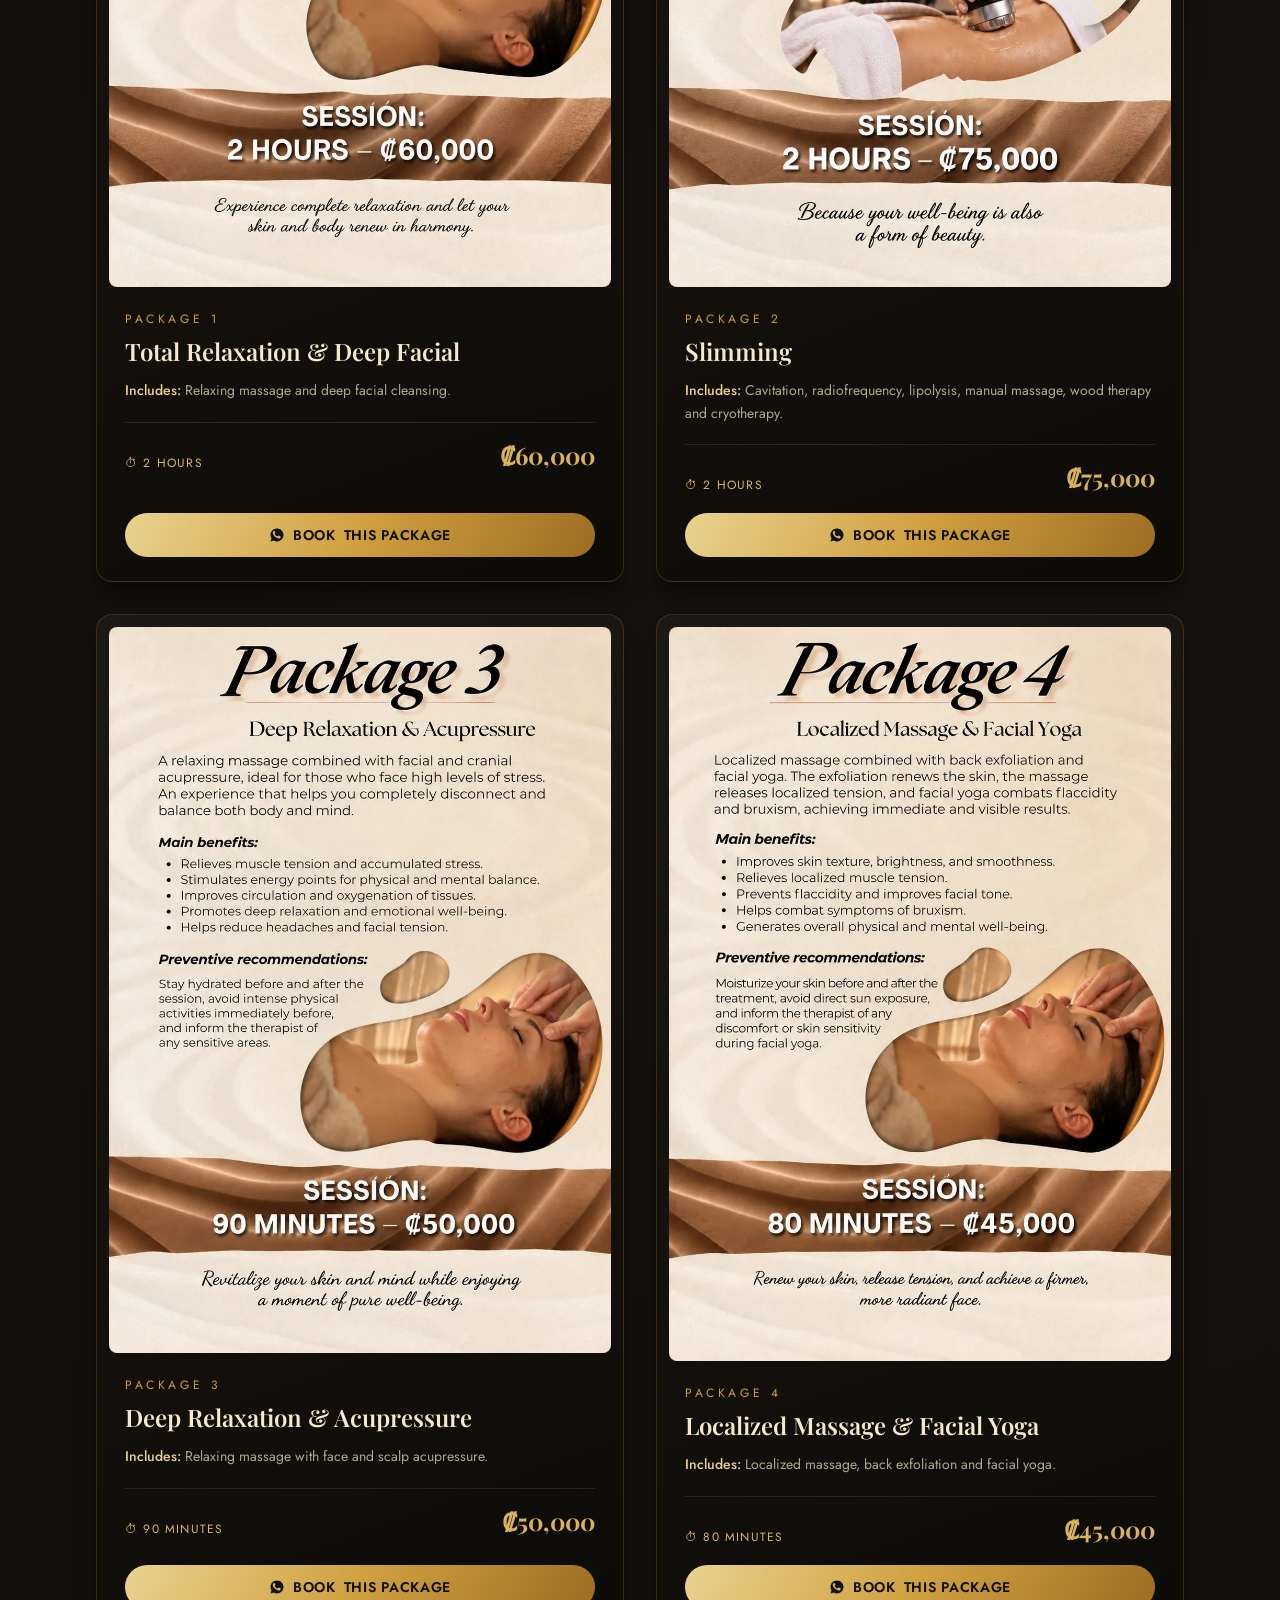
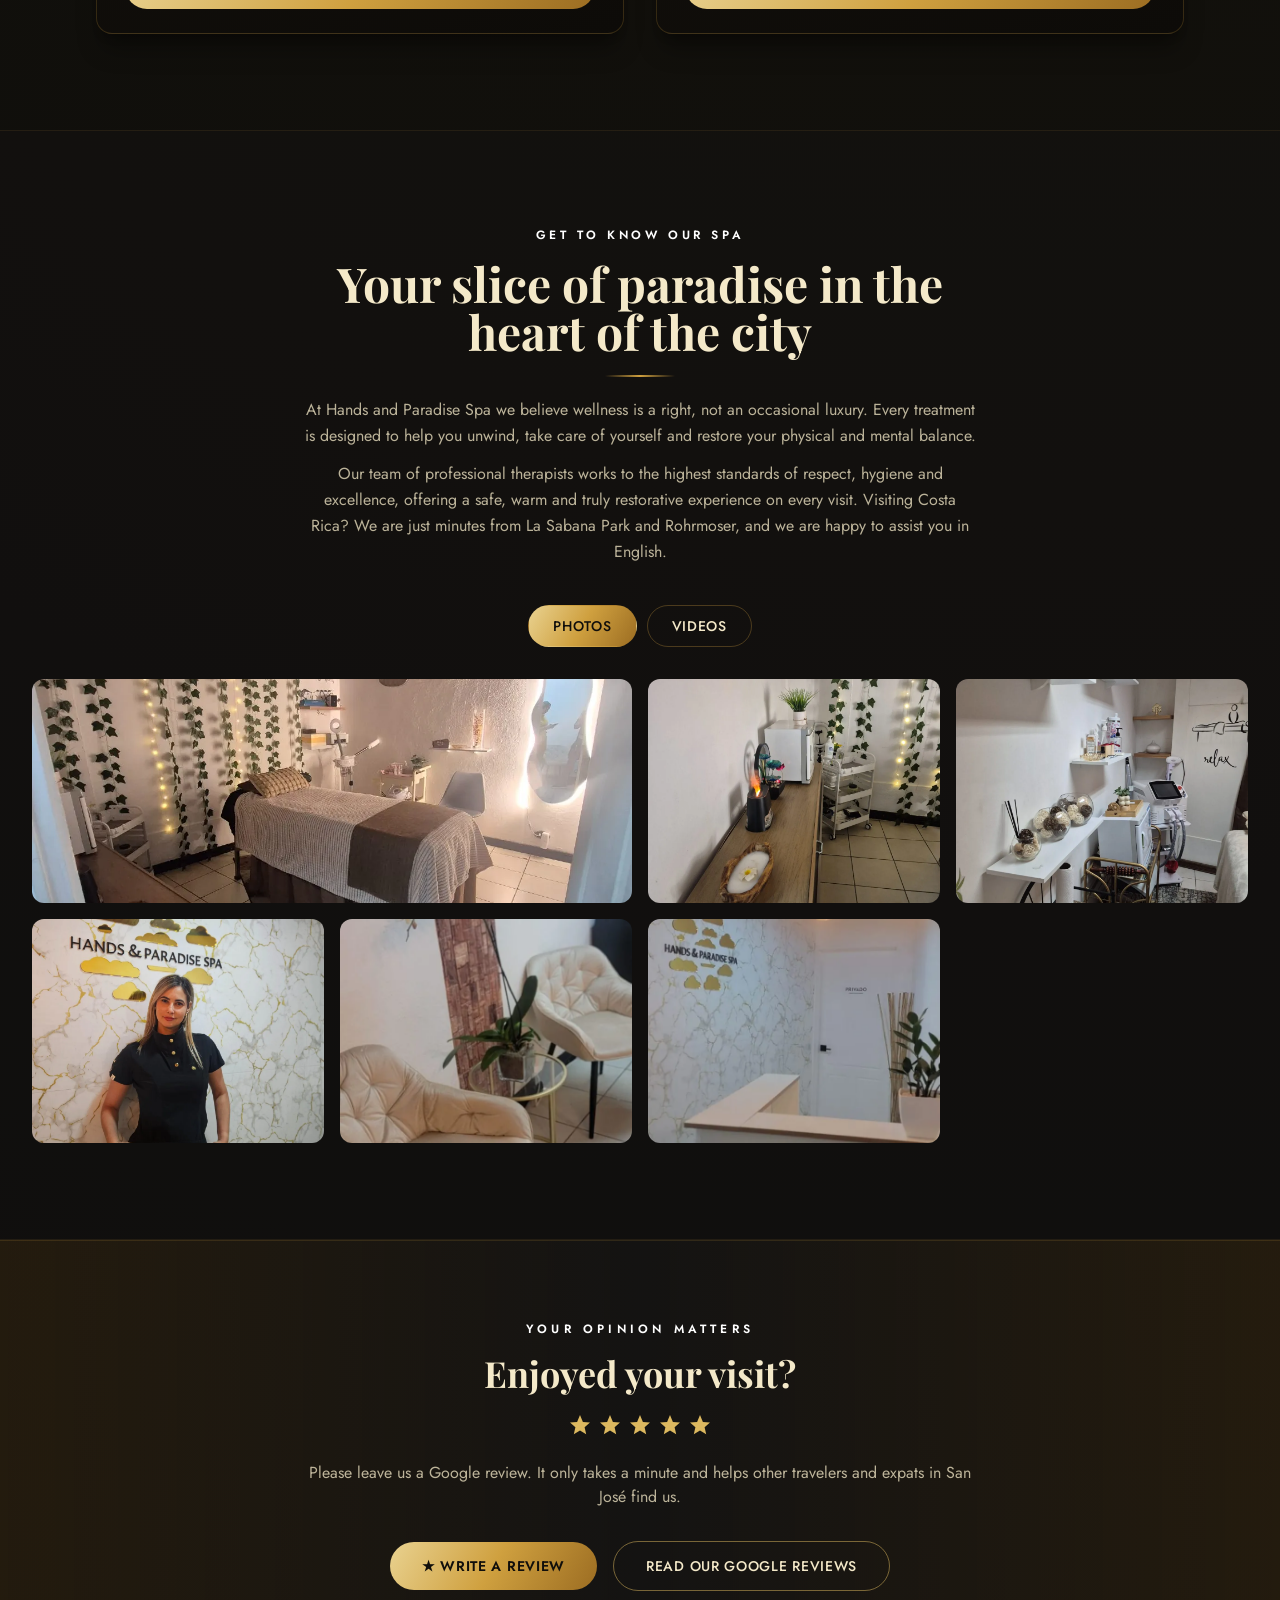
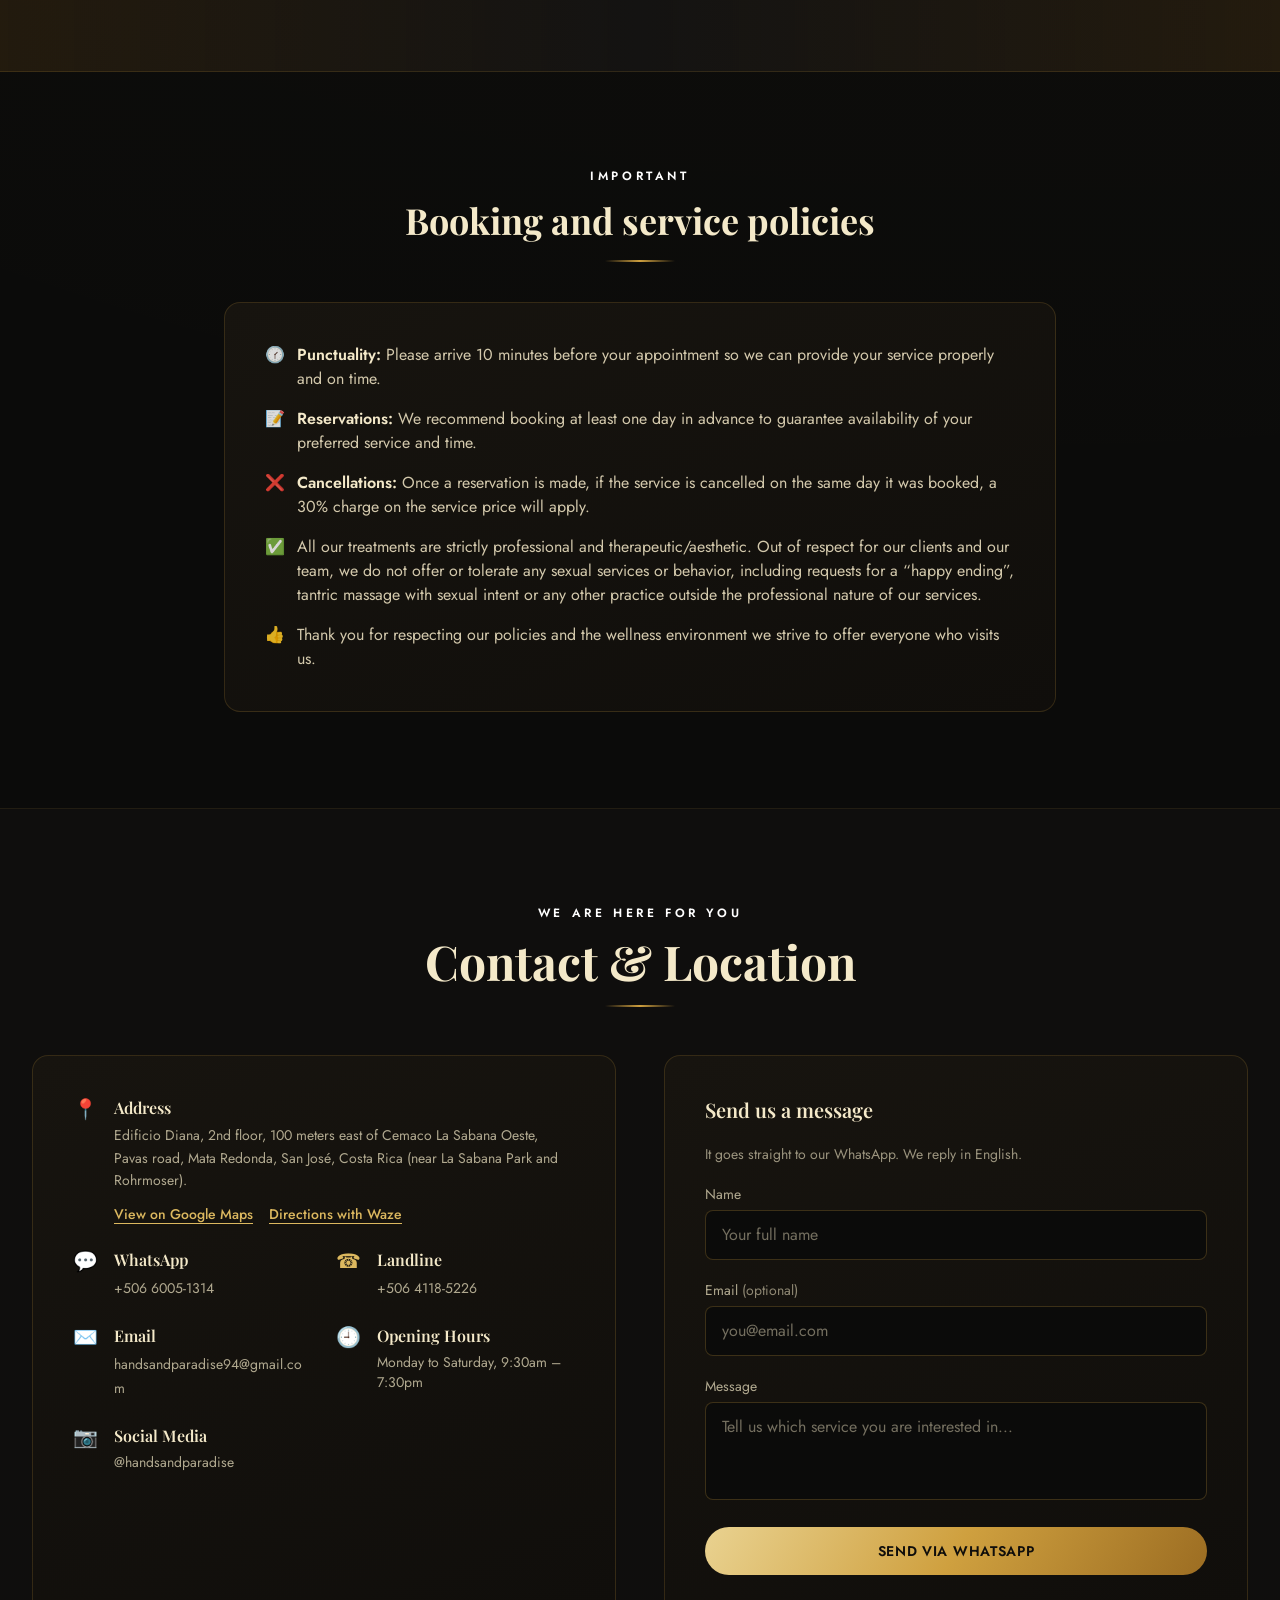
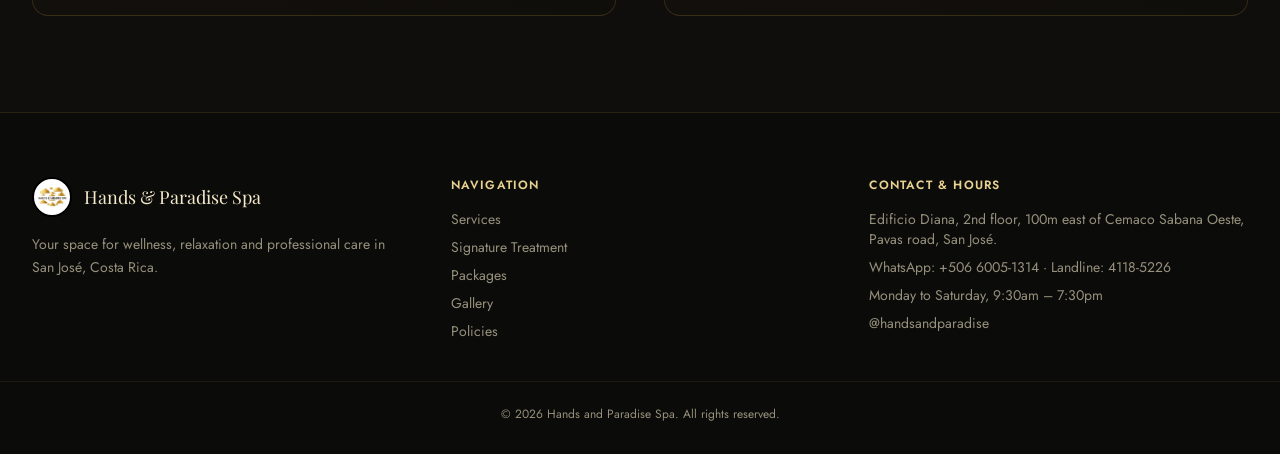
==== commit 9afa5336: "Corrige el correo de contacto: handsandparadise94@gmail.com (ES y EN) Co-Authored-By: Claude Opus 5." ====
--- a/en/index.html
+++ b/en/index.html
@@ -42,7 +42,7 @@
   "url": "https://handsandparadisespa.com/en/",
   "inLanguage": "en",
   "telephone": "+506 6005-1314",
-  "email": "handsnandparadise94@gmail.com",
+  "email": "handsandparadise94@gmail.com",
   "address": {
     "@type": "PostalAddress",
     "streetAddress": "Mata Redonda, 100 metros Este de Cemaco La Sabana Oeste, carretera Pavas, Edificio Diana, 2da planta",
@@ -740,7 +740,7 @@
           <span class="text-gold-300 text-xl" aria-hidden="true">✉️</span>
           <div>
             <h3 class="font-semibold text-gold-100 mb-1">Email</h3>
-            <a href="mailto:handsnandparadise94@gmail.com" class="text-gold-100/70 hover:text-gold-300 text-sm break-all focus-gold">handsnandparadise94@gmail.com</a>
+            <a href="mailto:handsandparadise94@gmail.com" class="text-gold-100/70 hover:text-gold-300 text-sm break-all focus-gold">handsandparadise94@gmail.com</a>
           </div>
         </div>
 
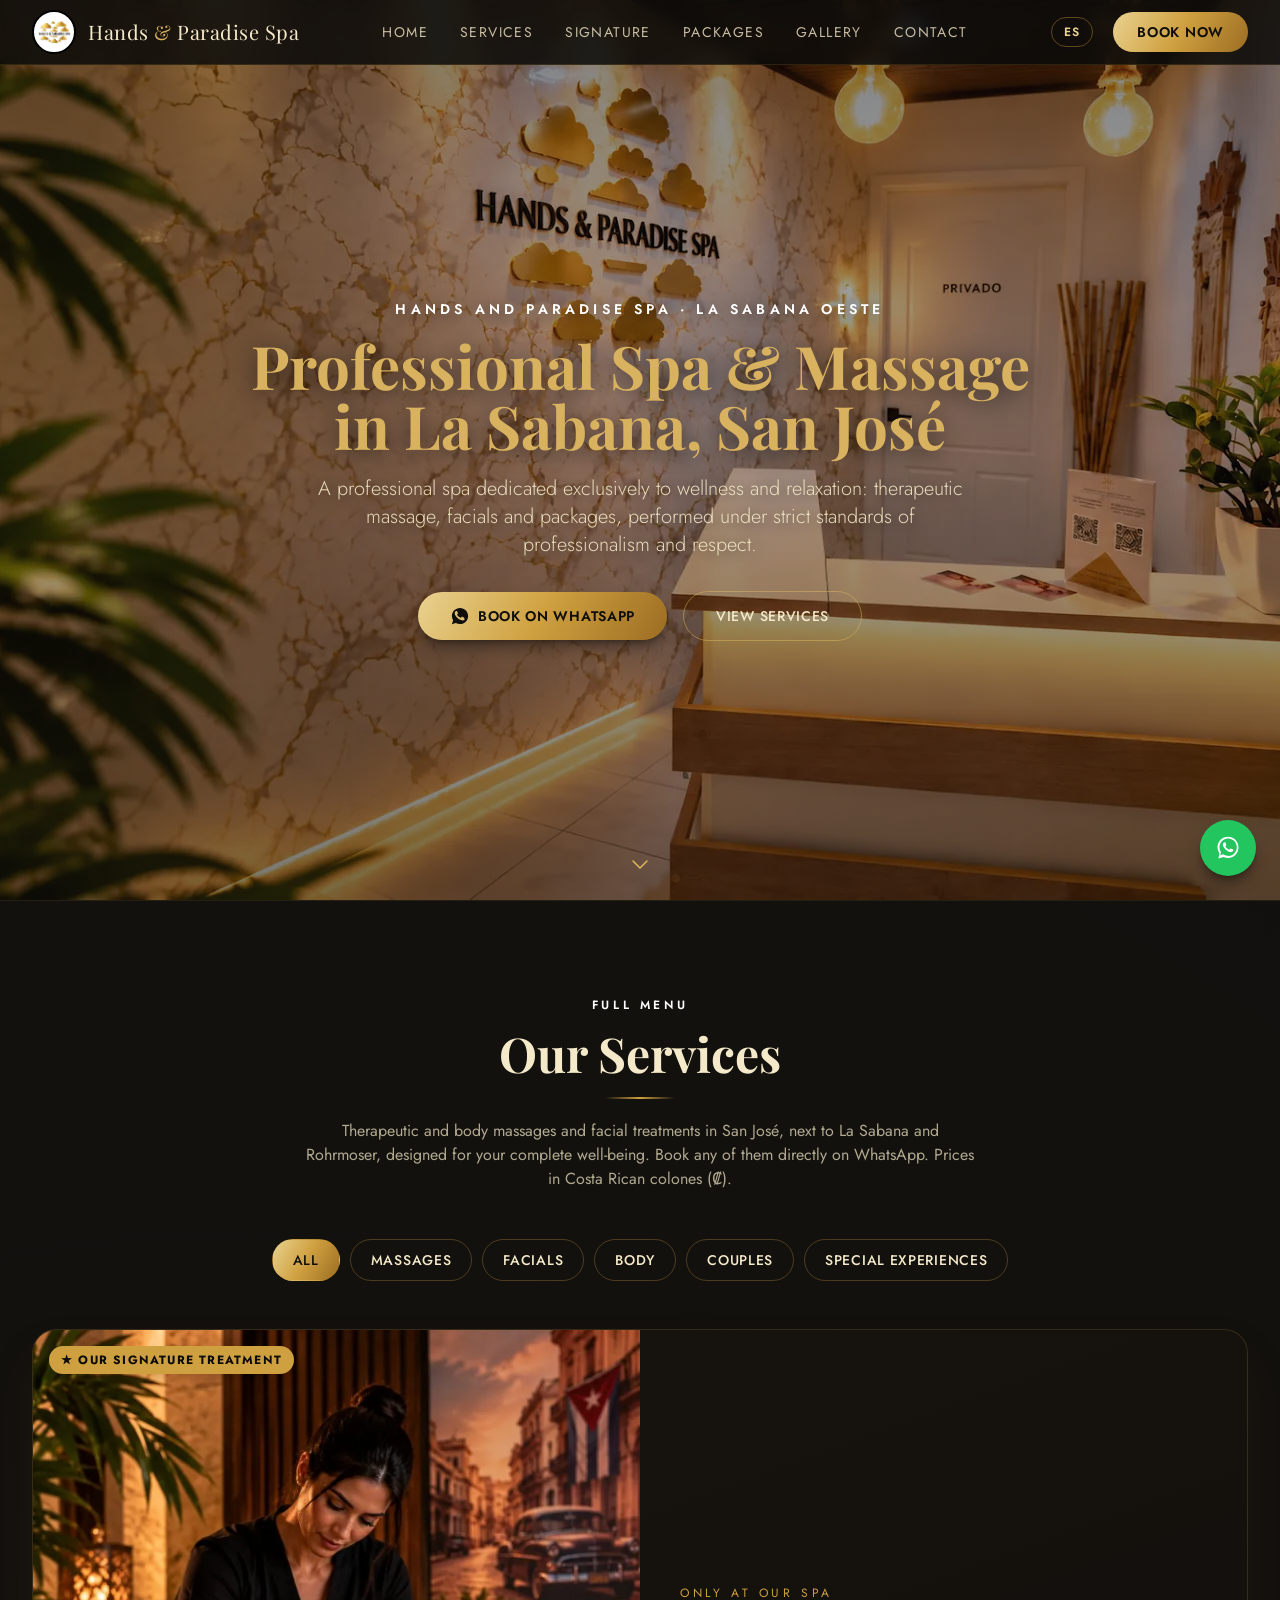
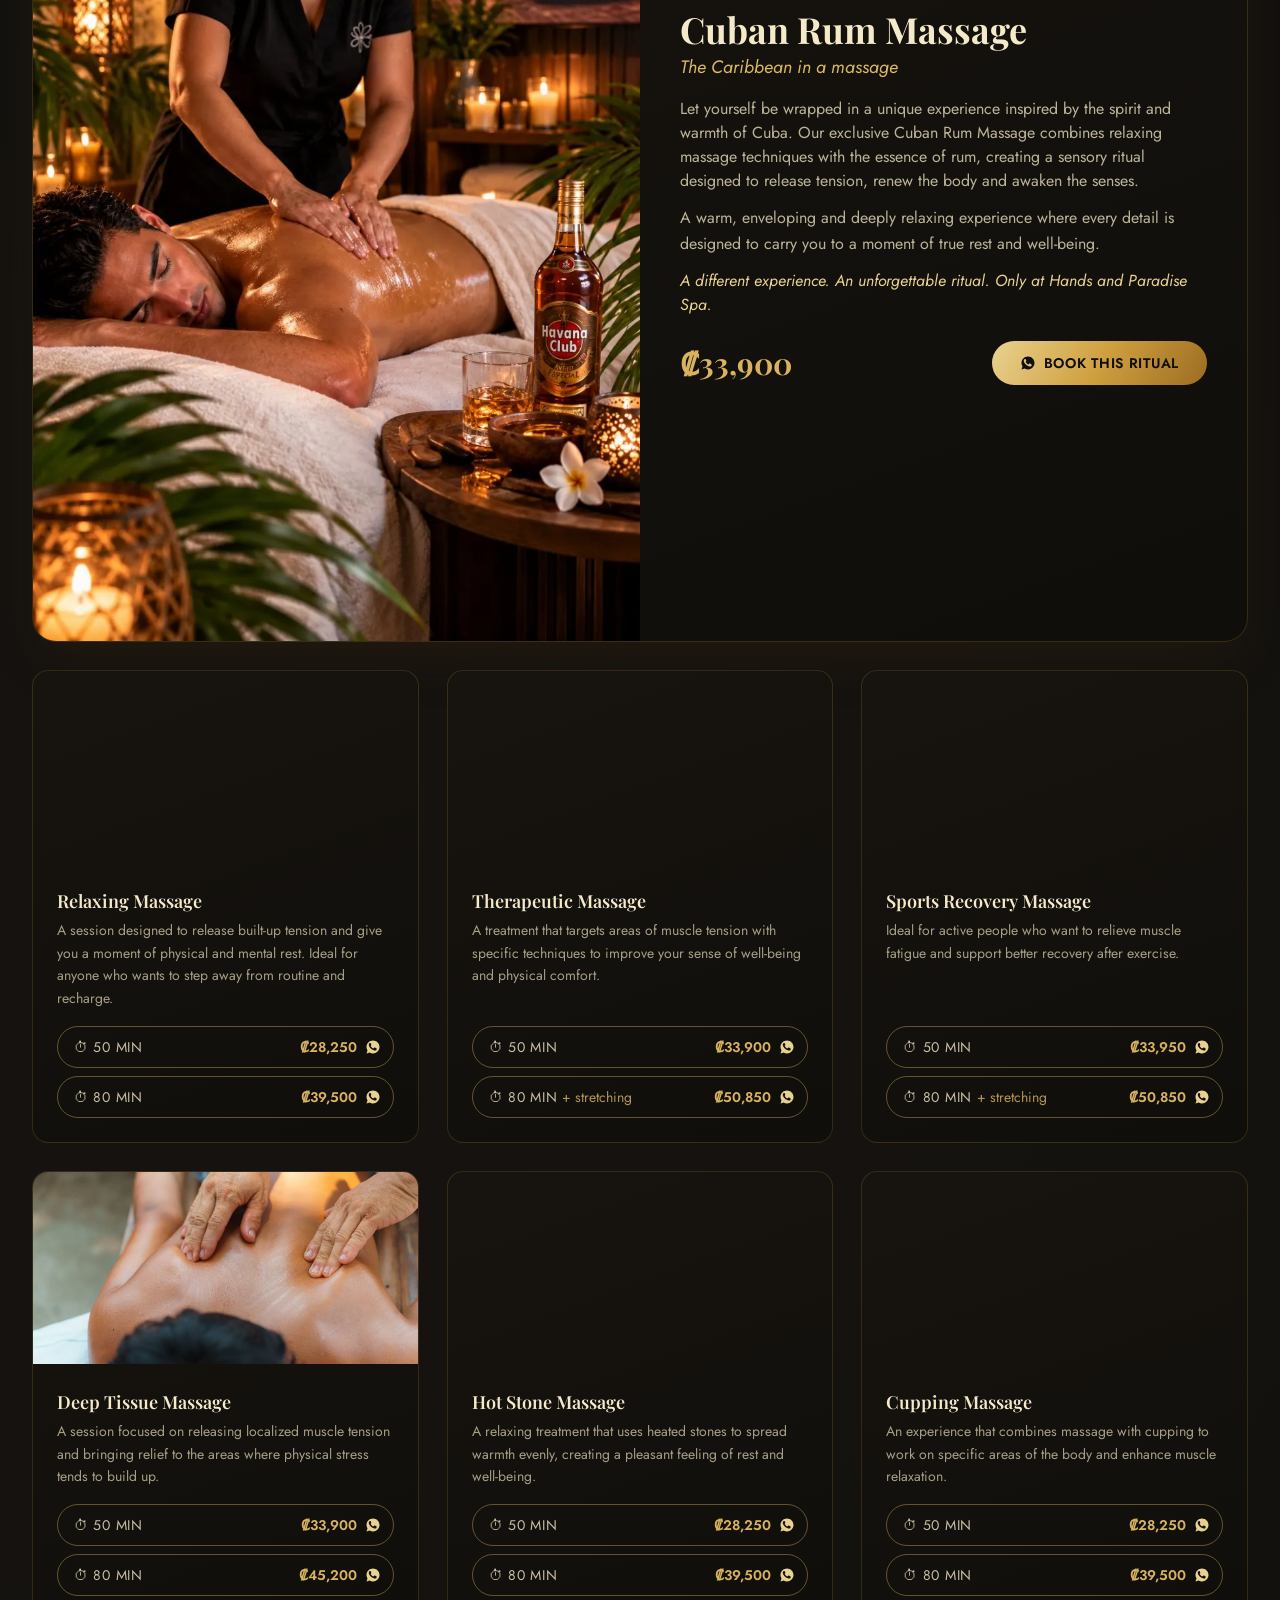
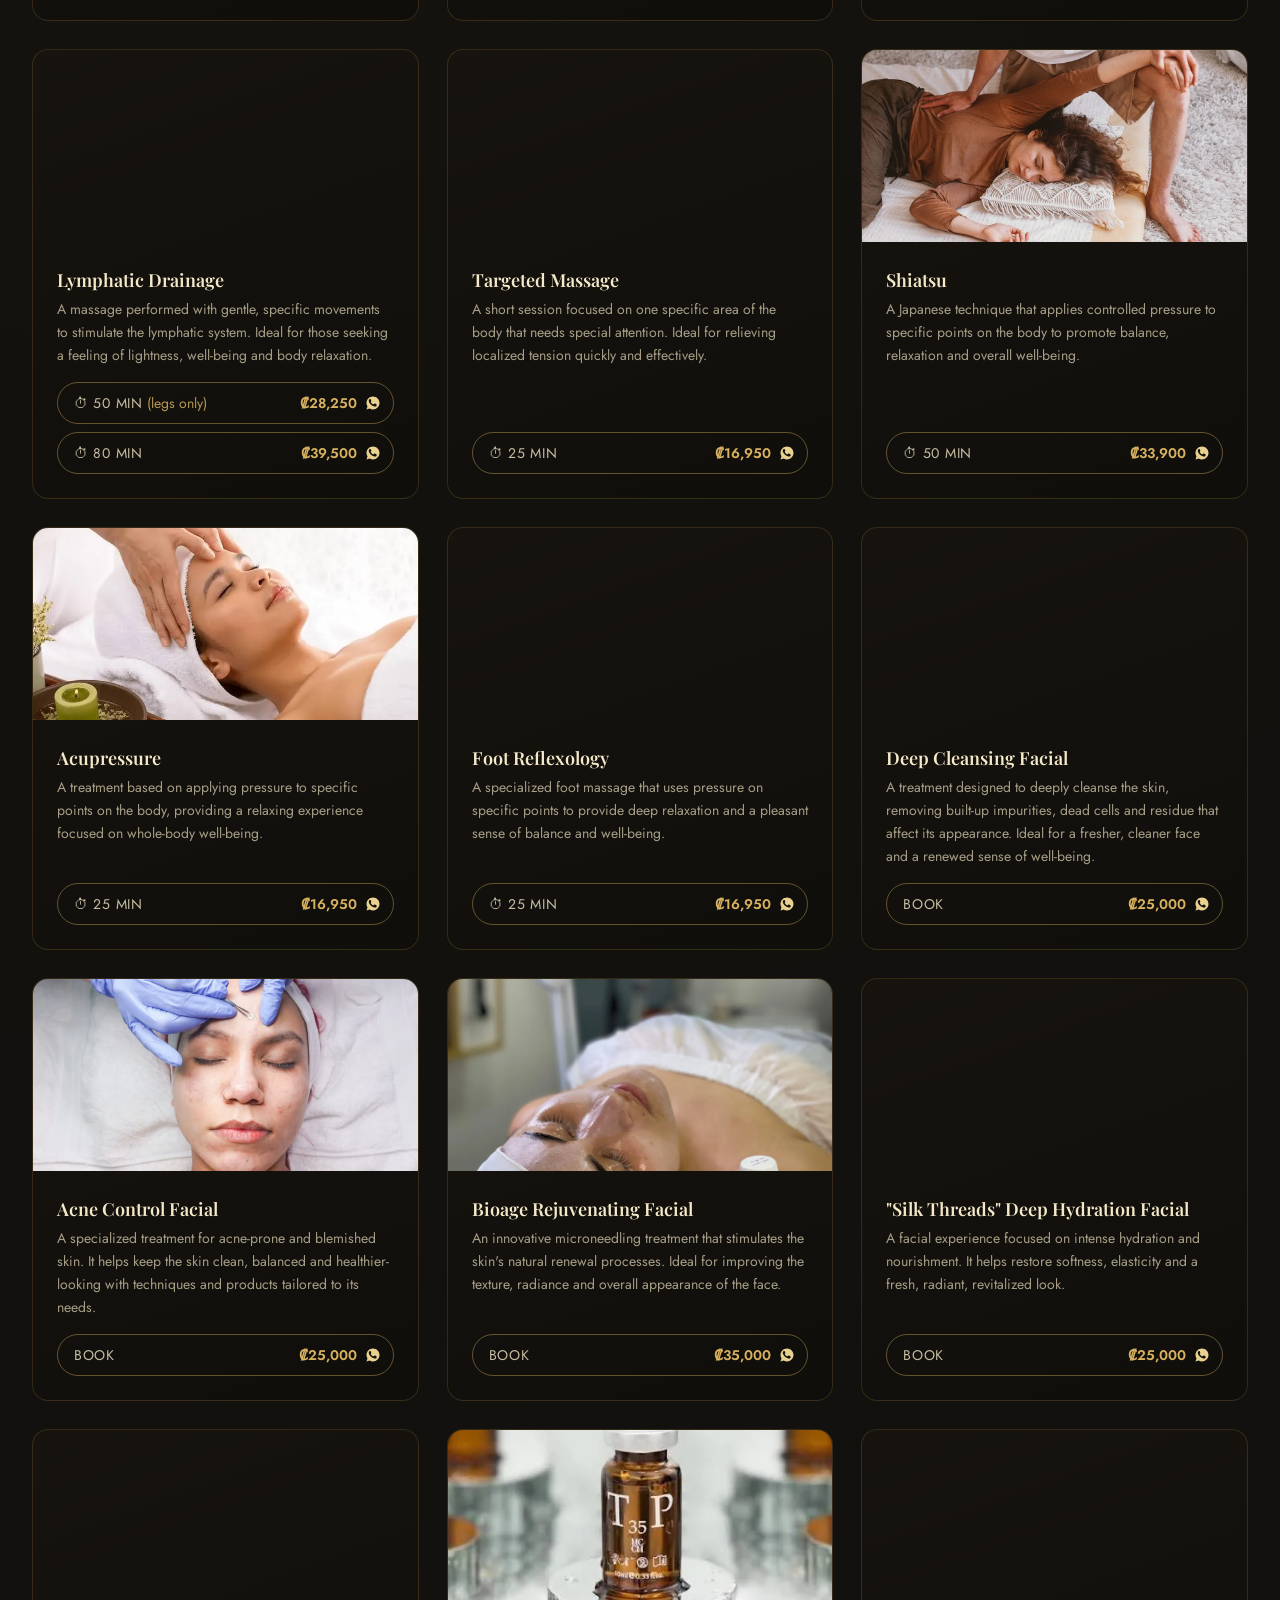
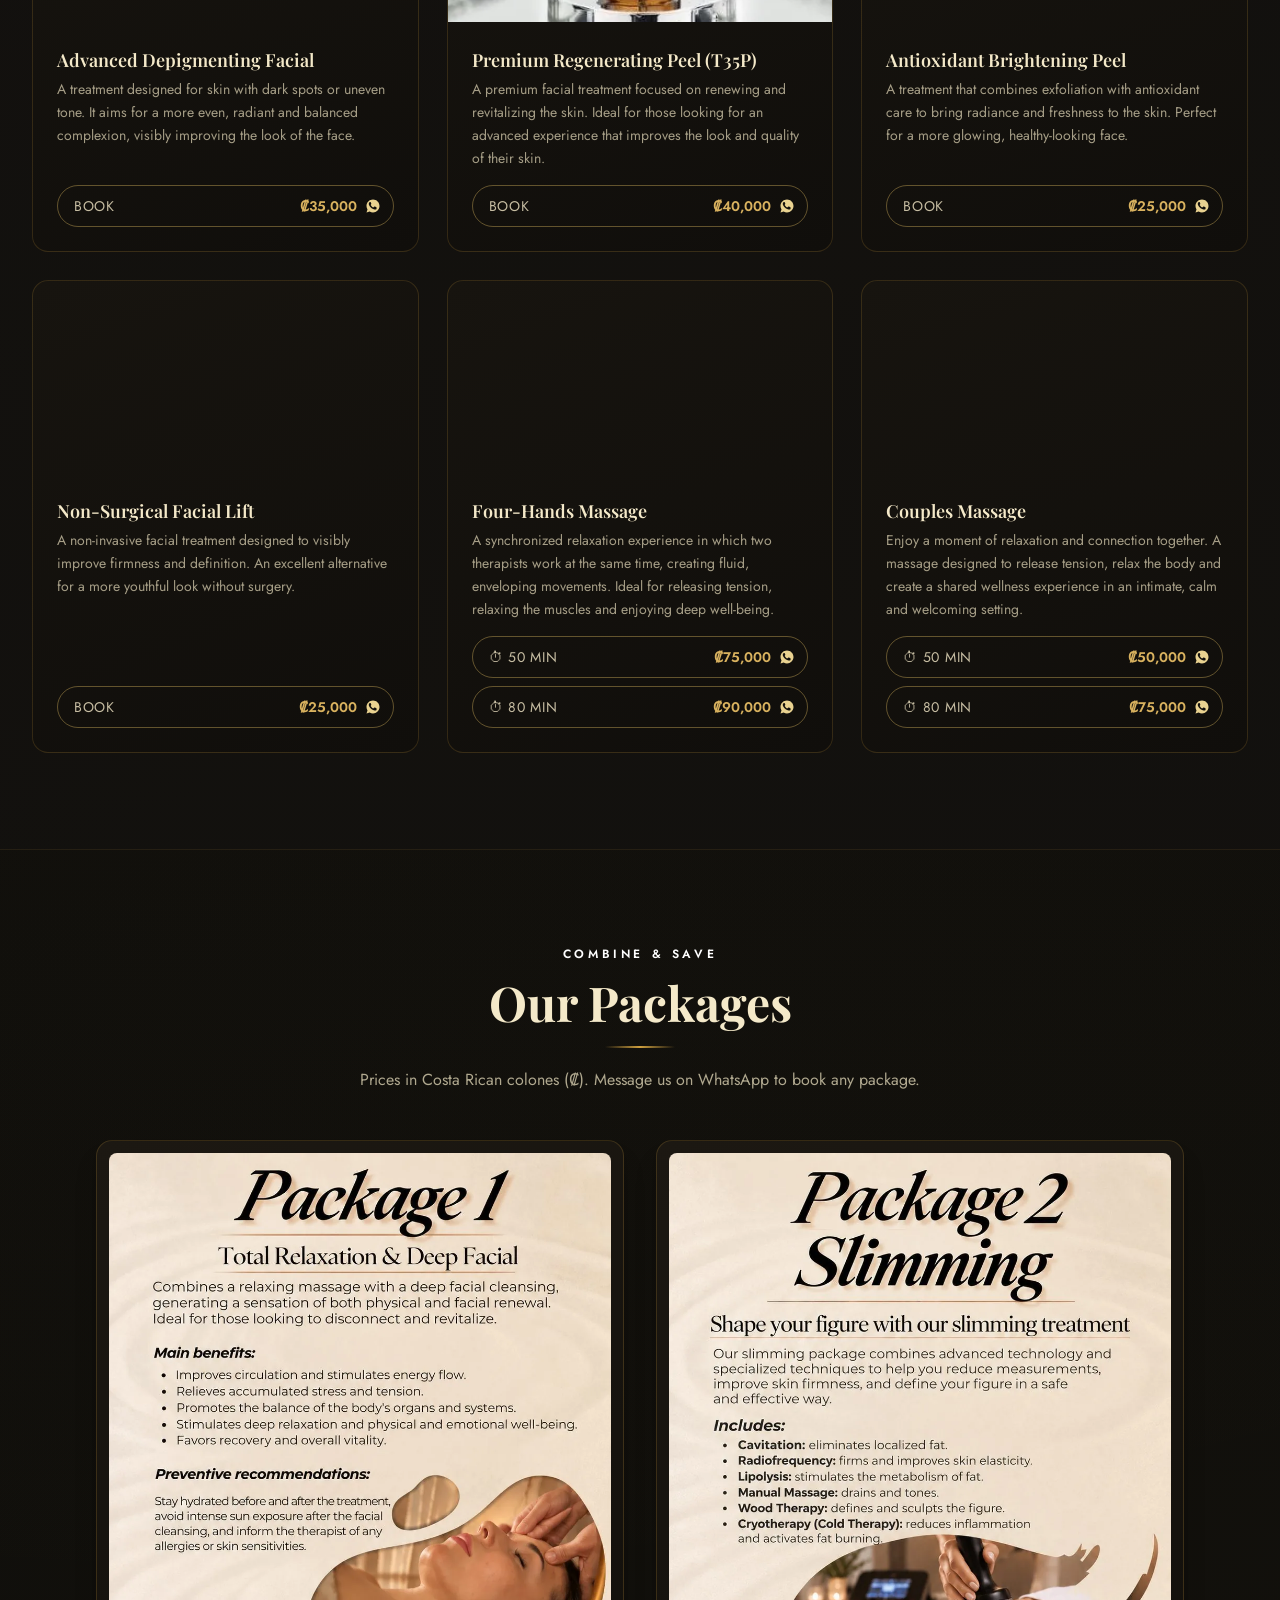
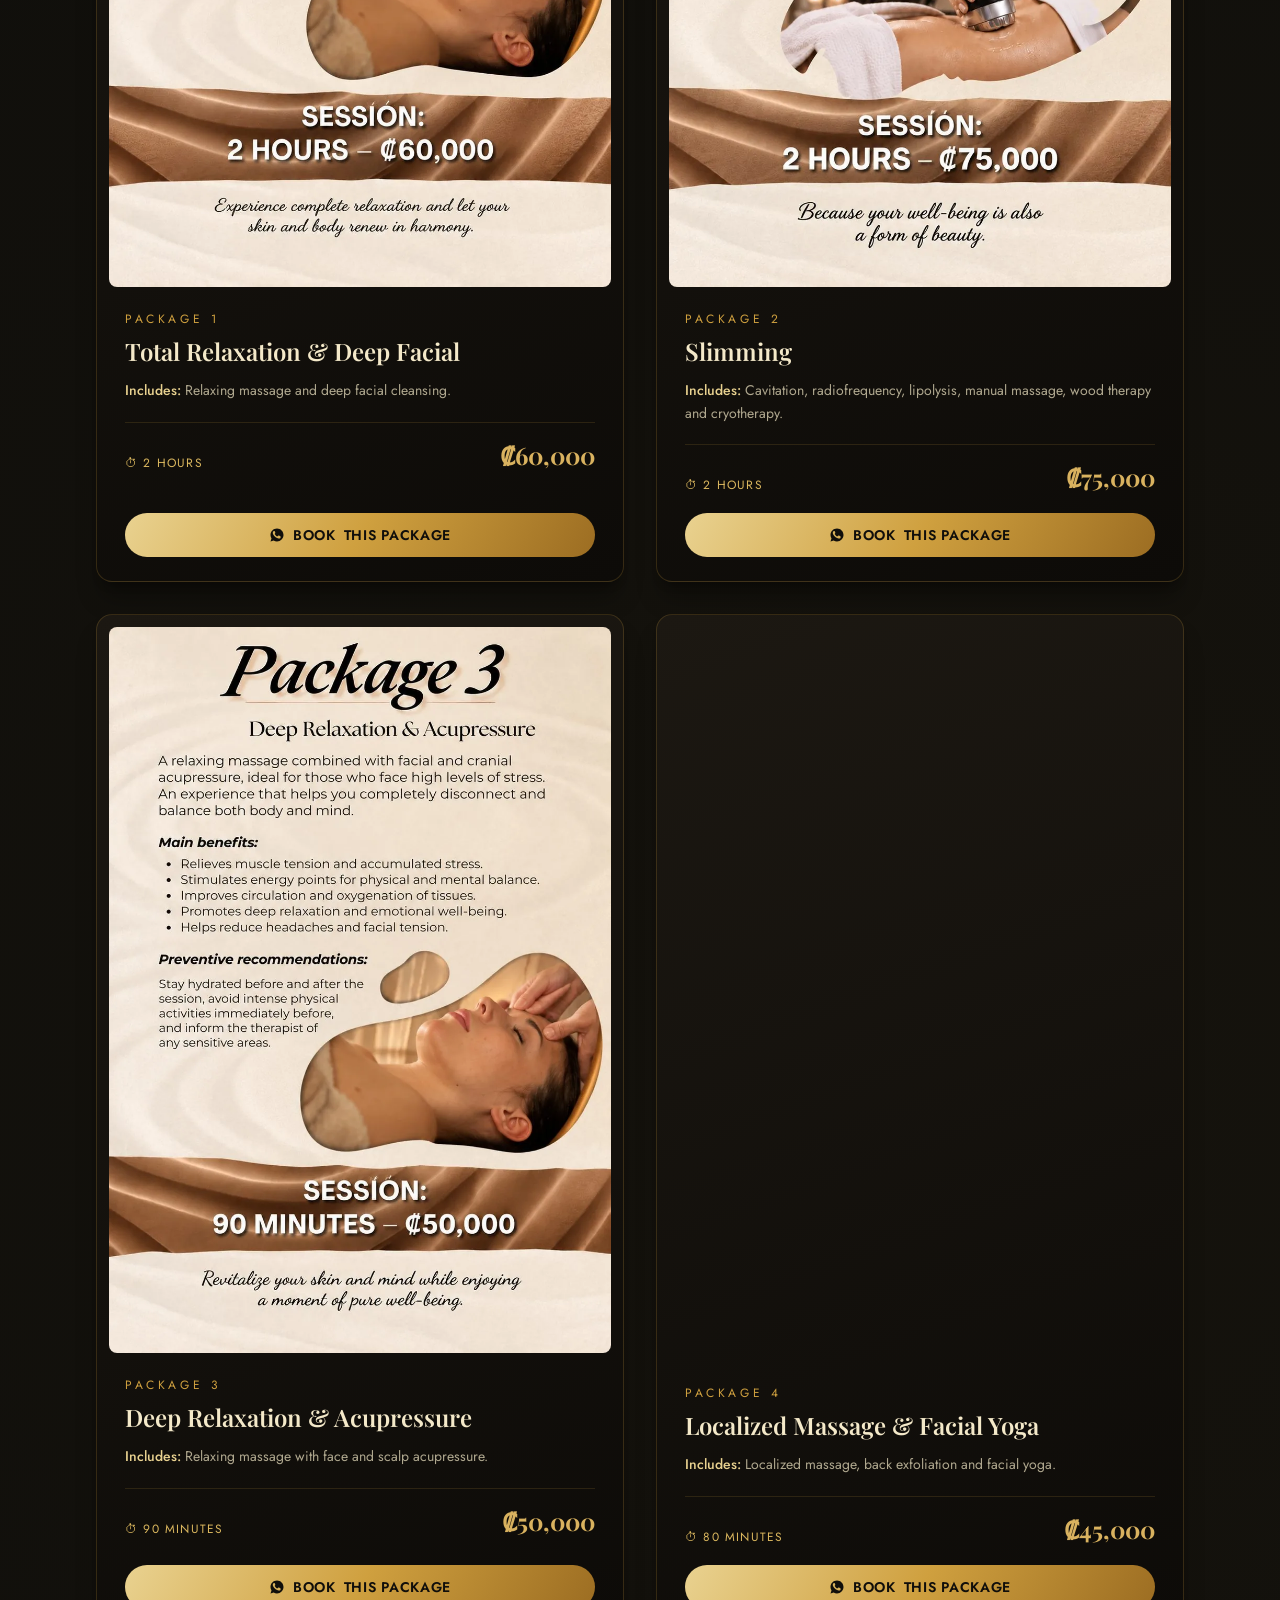
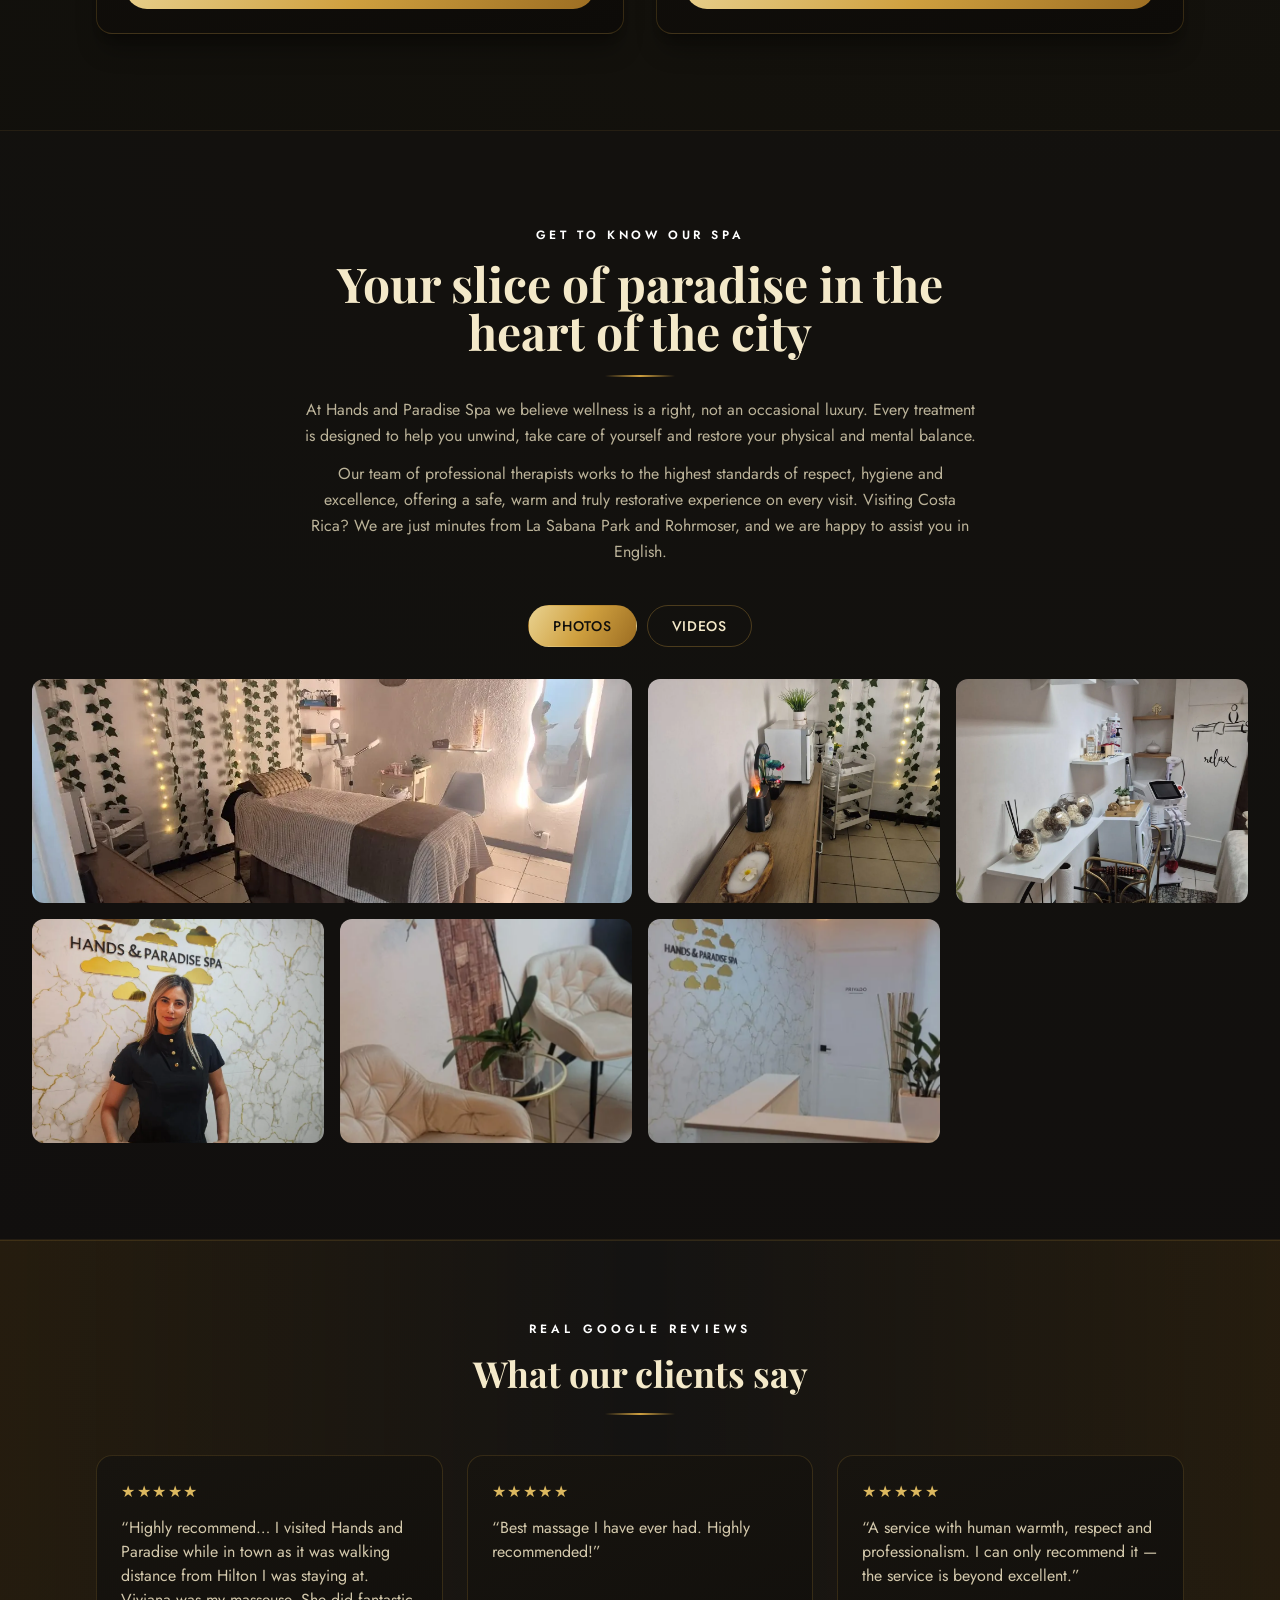
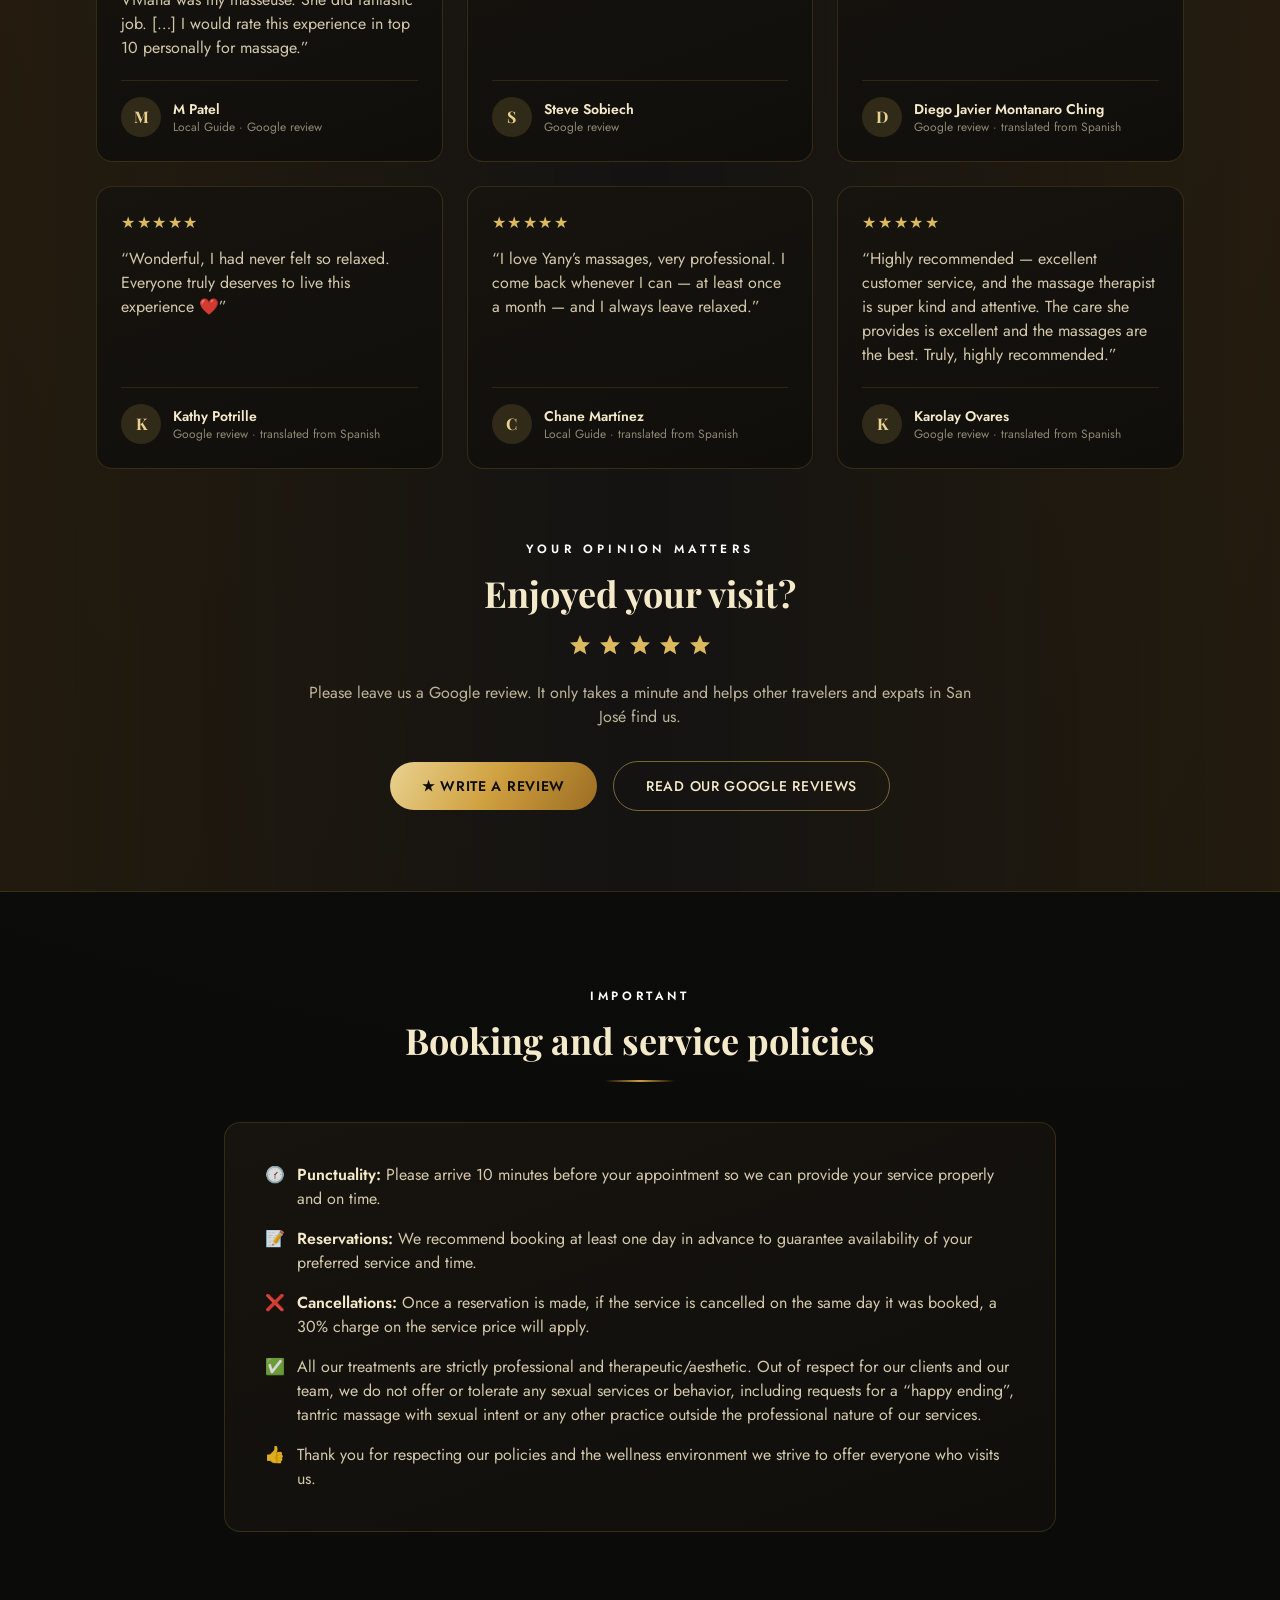
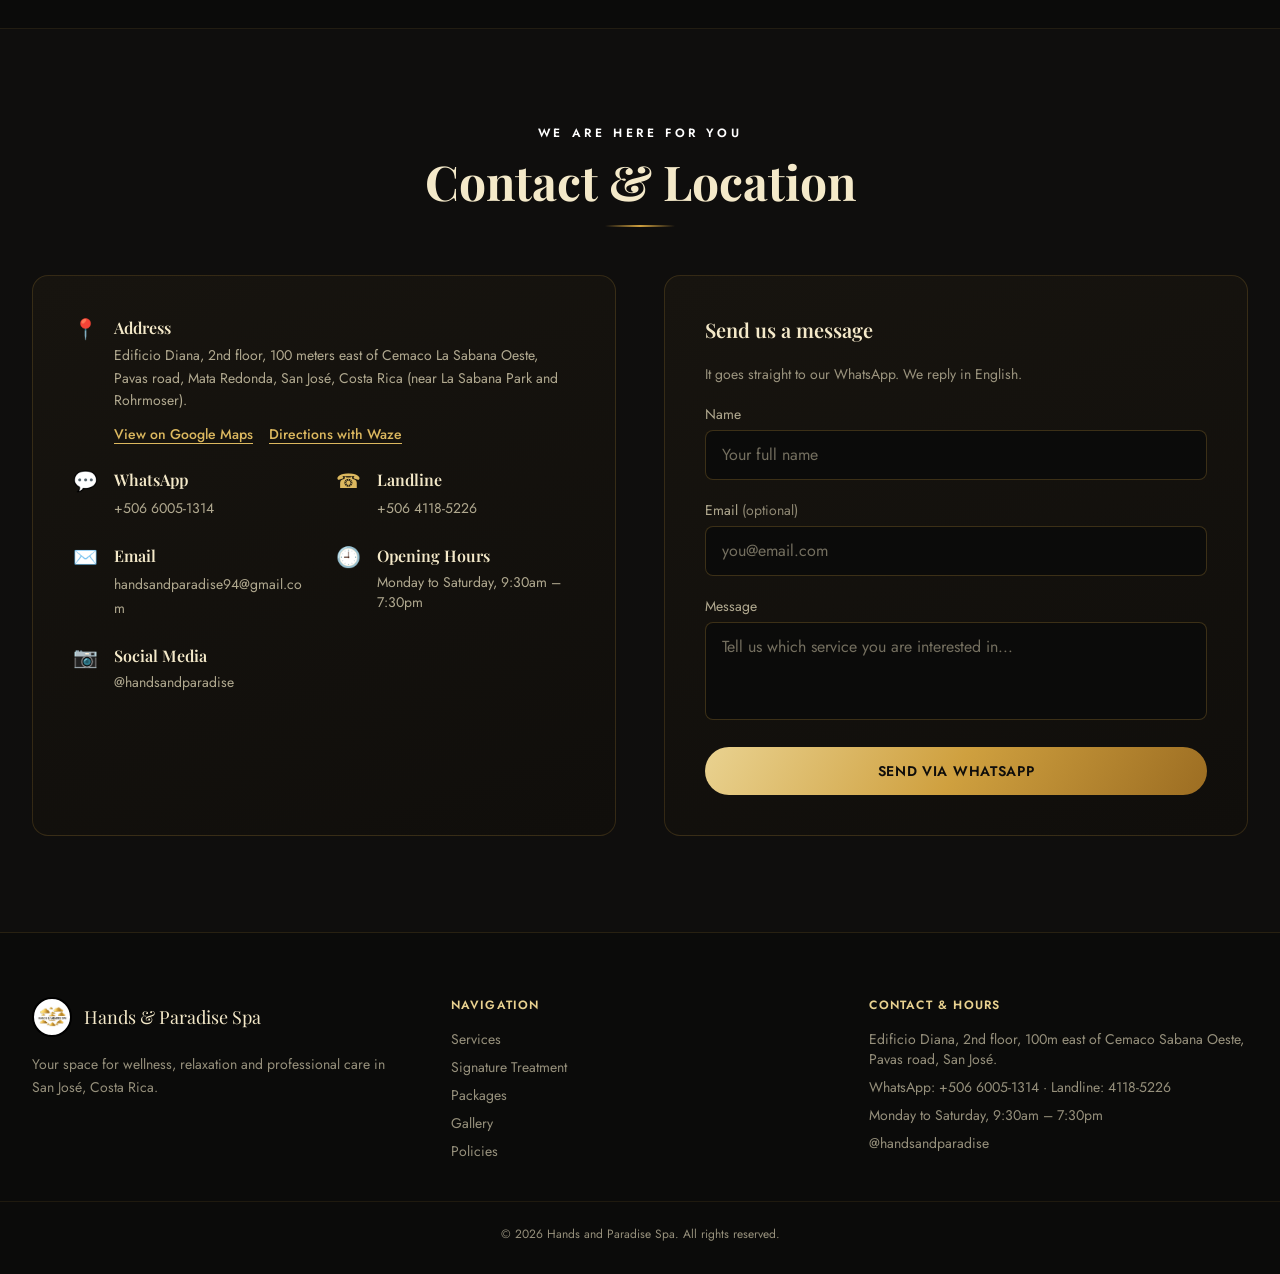
==== commit fc0c2bf7: "Agrega "Lo que dicen nuestros clientes": 6 reseñas de Google (ES y EN) Co-Authored-By: Claude Opus 5" ====
--- a/en/index.html
+++ b/en/index.html
@@ -667,6 +667,46 @@
 
 <!-- RESEÑAS GOOGLE -->
 <section id="resenas" class="py-12 sm:py-20 bg-gradient-to-r from-gold-700/20 via-ink-800 to-gold-700/20 border-y border-gold-400/15">
+  <div class="max-w-6xl mx-auto px-6 sm:px-8 mb-12 sm:mb-16">
+    <div class="text-center max-w-2xl mx-auto mb-8 sm:mb-10 reveal">
+      <p class="uppercase tracking-[0.35em] text-white text-xs mb-4 font-semibold">Real Google reviews</p>
+      <h2 class="font-display text-3xl sm:text-4xl font-bold text-gold-100 mb-5">What our clients say</h2>
+      <div class="gold-line mx-auto"></div>
+    </div>
+    <div class="reveal flex md:grid md:grid-cols-3 gap-4 sm:gap-6 overflow-x-auto md:overflow-visible snap-x snap-mandatory -mx-6 px-6 md:mx-0 md:px-0 pb-2 [scrollbar-width:none] [&::-webkit-scrollbar]:hidden" aria-label="Client reviews">
+      <figure class="snap-center shrink-0 w-[85%] sm:w-[60%] md:w-auto card-surface rounded-2xl p-6 flex flex-col text-left">
+        <div class="text-gold-300 tracking-widest mb-3" aria-label="5 out of 5 stars">★★★★★</div>
+        <blockquote class="text-gold-100/85 leading-relaxed text-sm sm:text-base flex-1">“Highly recommend… I visited Hands and Paradise while in town as it was walking distance from Hilton I was staying at. Viviana was my masseuse. She did fantastic job. […] I would rate this experience in top 10 personally for massage.”</blockquote>
+        <figcaption class="flex items-center gap-3 mt-5 pt-4 border-t border-gold-400/15"><span class="h-10 w-10 shrink-0 rounded-full bg-gold-300/15 text-gold-200 flex items-center justify-center font-display font-bold" aria-hidden="true">M</span><span><span class="block text-gold-100 font-semibold text-sm">M Patel</span><span class="block text-gold-100/55 text-xs">Local Guide · Google review</span></span></figcaption>
+      </figure>
+      <figure class="snap-center shrink-0 w-[85%] sm:w-[60%] md:w-auto card-surface rounded-2xl p-6 flex flex-col text-left">
+        <div class="text-gold-300 tracking-widest mb-3" aria-label="5 out of 5 stars">★★★★★</div>
+        <blockquote class="text-gold-100/85 leading-relaxed text-sm sm:text-base flex-1">“Best massage I have ever had. Highly recommended!”</blockquote>
+        <figcaption class="flex items-center gap-3 mt-5 pt-4 border-t border-gold-400/15"><span class="h-10 w-10 shrink-0 rounded-full bg-gold-300/15 text-gold-200 flex items-center justify-center font-display font-bold" aria-hidden="true">S</span><span><span class="block text-gold-100 font-semibold text-sm">Steve Sobiech</span><span class="block text-gold-100/55 text-xs">Google review</span></span></figcaption>
+      </figure>
+      <figure class="snap-center shrink-0 w-[85%] sm:w-[60%] md:w-auto card-surface rounded-2xl p-6 flex flex-col text-left">
+        <div class="text-gold-300 tracking-widest mb-3" aria-label="5 out of 5 stars">★★★★★</div>
+        <blockquote class="text-gold-100/85 leading-relaxed text-sm sm:text-base flex-1">“A service with human warmth, respect and professionalism. I can only recommend it — the service is beyond excellent.”</blockquote>
+        <figcaption class="flex items-center gap-3 mt-5 pt-4 border-t border-gold-400/15"><span class="h-10 w-10 shrink-0 rounded-full bg-gold-300/15 text-gold-200 flex items-center justify-center font-display font-bold" aria-hidden="true">D</span><span><span class="block text-gold-100 font-semibold text-sm">Diego Javier Montanaro Ching</span><span class="block text-gold-100/55 text-xs">Google review · translated from Spanish</span></span></figcaption>
+      </figure>
+      <figure class="snap-center shrink-0 w-[85%] sm:w-[60%] md:w-auto card-surface rounded-2xl p-6 flex flex-col text-left">
+        <div class="text-gold-300 tracking-widest mb-3" aria-label="5 out of 5 stars">★★★★★</div>
+        <blockquote class="text-gold-100/85 leading-relaxed text-sm sm:text-base flex-1">“Wonderful, I had never felt so relaxed. Everyone truly deserves to live this experience ❤️”</blockquote>
+        <figcaption class="flex items-center gap-3 mt-5 pt-4 border-t border-gold-400/15"><span class="h-10 w-10 shrink-0 rounded-full bg-gold-300/15 text-gold-200 flex items-center justify-center font-display font-bold" aria-hidden="true">K</span><span><span class="block text-gold-100 font-semibold text-sm">Kathy Potrille</span><span class="block text-gold-100/55 text-xs">Google review · translated from Spanish</span></span></figcaption>
+      </figure>
+      <figure class="snap-center shrink-0 w-[85%] sm:w-[60%] md:w-auto card-surface rounded-2xl p-6 flex flex-col text-left">
+        <div class="text-gold-300 tracking-widest mb-3" aria-label="5 out of 5 stars">★★★★★</div>
+        <blockquote class="text-gold-100/85 leading-relaxed text-sm sm:text-base flex-1">“I love Yany’s massages, very professional. I come back whenever I can — at least once a month — and I always leave relaxed.”</blockquote>
+        <figcaption class="flex items-center gap-3 mt-5 pt-4 border-t border-gold-400/15"><span class="h-10 w-10 shrink-0 rounded-full bg-gold-300/15 text-gold-200 flex items-center justify-center font-display font-bold" aria-hidden="true">C</span><span><span class="block text-gold-100 font-semibold text-sm">Chane Martínez</span><span class="block text-gold-100/55 text-xs">Local Guide · translated from Spanish</span></span></figcaption>
+      </figure>
+      <figure class="snap-center shrink-0 w-[85%] sm:w-[60%] md:w-auto card-surface rounded-2xl p-6 flex flex-col text-left">
+        <div class="text-gold-300 tracking-widest mb-3" aria-label="5 out of 5 stars">★★★★★</div>
+        <blockquote class="text-gold-100/85 leading-relaxed text-sm sm:text-base flex-1">“Highly recommended — excellent customer service, and the massage therapist is super kind and attentive. The care she provides is excellent and the massages are the best. Truly, highly recommended.”</blockquote>
+        <figcaption class="flex items-center gap-3 mt-5 pt-4 border-t border-gold-400/15"><span class="h-10 w-10 shrink-0 rounded-full bg-gold-300/15 text-gold-200 flex items-center justify-center font-display font-bold" aria-hidden="true">K</span><span><span class="block text-gold-100 font-semibold text-sm">Karolay Ovares</span><span class="block text-gold-100/55 text-xs">Google review · translated from Spanish</span></span></figcaption>
+      </figure>
+    </div>
+    <p class="md:hidden text-center text-gold-100/50 text-xs mt-3" aria-hidden="true">Swipe to see more →</p>
+  </div>
   <div class="max-w-3xl mx-auto px-6 sm:px-8 text-center reveal">
     <p class="uppercase tracking-[0.35em] text-white text-xs mb-4 font-semibold">Your opinion matters</p>
     <h2 class="font-display text-3xl sm:text-4xl font-bold text-gold-100 mb-5">Enjoyed your visit?</h2>
--- a/css/styles.css
+++ b/css/styles.css
@@ -1 +1 @@
-*,:after,:before{--tw-border-spacing-x:0;--tw-border-spacing-y:0;--tw-translate-x:0;--tw-translate-y:0;--tw-rotate:0;--tw-skew-x:0;--tw-skew-y:0;--tw-scale-x:1;--tw-scale-y:1;--tw-pan-x: ;--tw-pan-y: ;--tw-pinch-zoom: ;--tw-scroll-snap-strictness:proximity;--tw-gradient-from-position: ;--tw-gradient-via-position: ;--tw-gradient-to-position: ;--tw-ordinal: ;--tw-slashed-zero: ;--tw-numeric-figure: ;--tw-numeric-spacing: ;--tw-numeric-fraction: ;--tw-ring-inset: ;--tw-ring-offset-width:0px;--tw-ring-offset-color:#fff;--tw-ring-color:rgba(59,130,246,.5);--tw-ring-offset-shadow:0 0 #0000;--tw-ring-shadow:0 0 #0000;--tw-shadow:0 0 #0000;--tw-shadow-colored:0 0 #0000;--tw-blur: ;--tw-brightness: ;--tw-contrast: ;--tw-grayscale: ;--tw-hue-rotate: ;--tw-invert: ;--tw-saturate: ;--tw-sepia: ;--tw-drop-shadow: ;--tw-backdrop-blur: ;--tw-backdrop-brightness: ;--tw-backdrop-contrast: ;--tw-backdrop-grayscale: ;--tw-backdrop-hue-rotate: ;--tw-backdrop-invert: ;--tw-backdrop-opacity: ;--tw-backdrop-saturate: ;--tw-backdrop-sepia: ;--tw-contain-size: ;--tw-contain-layout: ;--tw-contain-paint: ;--tw-contain-style: }::backdrop{--tw-border-spacing-x:0;--tw-border-spacing-y:0;--tw-translate-x:0;--tw-translate-y:0;--tw-rotate:0;--tw-skew-x:0;--tw-skew-y:0;--tw-scale-x:1;--tw-scale-y:1;--tw-pan-x: ;--tw-pan-y: ;--tw-pinch-zoom: ;--tw-scroll-snap-strictness:proximity;--tw-gradient-from-position: ;--tw-gradient-via-position: ;--tw-gradient-to-position: ;--tw-ordinal: ;--tw-slashed-zero: ;--tw-numeric-figure: ;--tw-numeric-spacing: ;--tw-numeric-fraction: ;--tw-ring-inset: ;--tw-ring-offset-width:0px;--tw-ring-offset-color:#fff;--tw-ring-color:rgba(59,130,246,.5);--tw-ring-offset-shadow:0 0 #0000;--tw-ring-shadow:0 0 #0000;--tw-shadow:0 0 #0000;--tw-shadow-colored:0 0 #0000;--tw-blur: ;--tw-brightness: ;--tw-contrast: ;--tw-grayscale: ;--tw-hue-rotate: ;--tw-invert: ;--tw-saturate: ;--tw-sepia: ;--tw-drop-shadow: ;--tw-backdrop-blur: ;--tw-backdrop-brightness: ;--tw-backdrop-contrast: ;--tw-backdrop-grayscale: ;--tw-backdrop-hue-rotate: ;--tw-backdrop-invert: ;--tw-backdrop-opacity: ;--tw-backdrop-saturate: ;--tw-backdrop-sepia: ;--tw-contain-size: ;--tw-contain-layout: ;--tw-contain-paint: ;--tw-contain-style: }/*! tailwindcss v3.4.17 | MIT License | https://tailwindcss.com*/*,:after,:before{box-sizing:border-box;border:0 solid #e5e7eb}:after,:before{--tw-content:""}:host,html{line-height:1.5;-webkit-text-size-adjust:100%;-moz-tab-size:4;-o-tab-size:4;tab-size:4;font-family:ui-sans-serif,system-ui,sans-serif,Apple Color Emoji,Segoe UI Emoji,Segoe UI Symbol,Noto Color Emoji;font-feature-settings:normal;font-variation-settings:normal;-webkit-tap-highlight-color:transparent}body{margin:0;line-height:inherit}hr{height:0;color:inherit;border-top-width:1px}abbr:where([title]){-webkit-text-decoration:underline dotted;text-decoration:underline dotted}h1,h2,h3,h4,h5,h6{font-size:inherit;font-weight:inherit}a{color:inherit;text-decoration:inherit}b,strong{font-weight:bolder}code,kbd,pre,samp{font-family:ui-monospace,SFMono-Regular,Menlo,Monaco,Consolas,Liberation Mono,Courier New,monospace;font-feature-settings:normal;font-variation-settings:normal;font-size:1em}small{font-size:80%}sub,sup{font-size:75%;line-height:0;position:relative;vertical-align:baseline}sub{bottom:-.25em}sup{top:-.5em}table{text-indent:0;border-color:inherit;border-collapse:collapse}button,input,optgroup,select,textarea{font-family:inherit;font-feature-settings:inherit;font-variation-settings:inherit;font-size:100%;font-weight:inherit;line-height:inherit;letter-spacing:inherit;color:inherit;margin:0;padding:0}button,select{text-transform:none}button,input:where([type=button]),input:where([type=reset]),input:where([type=submit]){-webkit-appearance:button;background-color:transparent;background-image:none}:-moz-focusring{outline:auto}:-moz-ui-invalid{box-shadow:none}progress{vertical-align:baseline}::-webkit-inner-spin-button,::-webkit-outer-spin-button{height:auto}[type=search]{-webkit-appearance:textfield;outline-offset:-2px}::-webkit-search-decoration{-webkit-appearance:none}::-webkit-file-upload-button{-webkit-appearance:button;font:inherit}summary{display:list-item}blockquote,dd,dl,figure,h1,h2,h3,h4,h5,h6,hr,p,pre{margin:0}fieldset{margin:0}fieldset,legend{padding:0}menu,ol,ul{list-style:none;margin:0;padding:0}dialog{padding:0}textarea{resize:vertical}input::-moz-placeholder,textarea::-moz-placeholder{opacity:1;color:#9ca3af}input::placeholder,textarea::placeholder{opacity:1;color:#9ca3af}[role=button],button{cursor:pointer}:disabled{cursor:default}audio,canvas,embed,iframe,img,object,svg,video{display:block;vertical-align:middle}img,video{max-width:100%;height:auto}[hidden]:where(:not([hidden=until-found])){display:none}.sr-only{position:absolute;width:1px;height:1px;padding:0;margin:-1px;overflow:hidden;clip:rect(0,0,0,0);white-space:nowrap;border-width:0}.pointer-events-none{pointer-events:none}.visible{visibility:visible}.fixed{position:fixed}.absolute{position:absolute}.relative{position:relative}.inset-0{inset:0}.inset-x-0{left:0;right:0}.-top-12{top:-3rem}.bottom-6{bottom:1.5rem}.left-1\/2{left:50%}.left-4{left:1rem}.right-0{right:0}.right-4{right:1rem}.right-6{right:1.5rem}.top-0{top:0}.top-4{top:1rem}.z-10{z-index:10}.z-40{z-index:40}.z-50{z-index:50}.z-\[60\]{z-index:60}.z-\[70\]{z-index:70}.z-\[80\]{z-index:80}.col-span-2{grid-column:span 2/span 2}.-mx-6{margin-left:-1.5rem;margin-right:-1.5rem}.mx-auto{margin-left:auto;margin-right:auto}.-mt-2{margin-top:-.5rem}.mb-1{margin-bottom:.25rem}.mb-1\.5{margin-bottom:.375rem}.mb-2{margin-bottom:.5rem}.mb-3{margin-bottom:.75rem}.mb-4{margin-bottom:1rem}.mb-5{margin-bottom:1.25rem}.mb-6{margin-bottom:1.5rem}.mb-7{margin-bottom:1.75rem}.mb-8{margin-bottom:2rem}.ml-1{margin-left:.25rem}.mt-3{margin-top:.75rem}.mt-4{margin-top:1rem}.mt-5{margin-top:1.25rem}.mt-auto{margin-top:auto}.block{display:block}.flex{display:flex}.inline-flex{display:inline-flex}.grid{display:grid}.hidden{display:none}.aspect-video{aspect-ratio:16/9}.h-10{height:2.5rem}.h-11{height:2.75rem}.h-12{height:3rem}.h-14{height:3.5rem}.h-36{height:9rem}.h-4{height:1rem}.h-44{height:11rem}.h-48{height:12rem}.h-5{height:1.25rem}.h-52{height:13rem}.h-6{height:1.5rem}.h-7{height:1.75rem}.h-auto{height:auto}.h-full{height:100%}.min-h-\[88svh\]{min-height:88svh}.w-10{width:2.5rem}.w-11{width:2.75rem}.w-12{width:3rem}.w-14{width:3.5rem}.w-24{width:6rem}.w-28{width:7rem}.w-4{width:1rem}.w-5{width:1.25rem}.w-6{width:1.5rem}.w-7{width:1.75rem}.w-full{width:100%}.min-w-0{min-width:0}.max-w-2xl{max-width:42rem}.max-w-3xl{max-width:48rem}.max-w-4xl{max-width:56rem}.max-w-6xl{max-width:72rem}.max-w-7xl{max-width:80rem}.max-w-sm{max-width:24rem}.flex-1{flex:1 1 0%}.shrink-0{flex-shrink:0}.-translate-x-1\/2{--tw-translate-x:-50%}.-translate-x-1\/2,.transform{transform:translate(var(--tw-translate-x),var(--tw-translate-y)) rotate(var(--tw-rotate)) skewX(var(--tw-skew-x)) skewY(var(--tw-skew-y)) scaleX(var(--tw-scale-x)) scaleY(var(--tw-scale-y))}@keyframes bounce{0%,to{transform:translateY(-25%);animation-timing-function:cubic-bezier(.8,0,1,1)}50%{transform:none;animation-timing-function:cubic-bezier(0,0,.2,1)}}.animate-bounce{animation:bounce 1s infinite}.resize-none{resize:none}.scroll-mt-24{scroll-margin-top:6rem}.grid-cols-2{grid-template-columns:repeat(2,minmax(0,1fr))}.flex-col{flex-direction:column}.flex-wrap{flex-wrap:wrap}.flex-nowrap{flex-wrap:nowrap}.content-start{align-content:flex-start}.items-start{align-items:flex-start}.items-end{align-items:flex-end}.items-center{align-items:center}.justify-start{justify-content:flex-start}.justify-center{justify-content:center}.justify-between{justify-content:space-between}.gap-1{gap:.25rem}.gap-1\.5{gap:.375rem}.gap-2{gap:.5rem}.gap-2\.5{gap:.625rem}.gap-3{gap:.75rem}.gap-4{gap:1rem}.gap-5{gap:1.25rem}.gap-6{gap:1.5rem}.gap-8{gap:2rem}.gap-x-5{-moz-column-gap:1.25rem;column-gap:1.25rem}.gap-y-2{row-gap:.5rem}.space-y-2>:not([hidden])~:not([hidden]){--tw-space-y-reverse:0;margin-top:calc(.5rem*(1 - var(--tw-space-y-reverse)));margin-bottom:calc(.5rem*var(--tw-space-y-reverse))}.space-y-3>:not([hidden])~:not([hidden]){--tw-space-y-reverse:0;margin-top:calc(.75rem*(1 - var(--tw-space-y-reverse)));margin-bottom:calc(.75rem*var(--tw-space-y-reverse))}.space-y-4>:not([hidden])~:not([hidden]){--tw-space-y-reverse:0;margin-top:calc(1rem*(1 - var(--tw-space-y-reverse)));margin-bottom:calc(1rem*var(--tw-space-y-reverse))}.space-y-6>:not([hidden])~:not([hidden]){--tw-space-y-reverse:0;margin-top:calc(1.5rem*(1 - var(--tw-space-y-reverse)));margin-bottom:calc(1.5rem*var(--tw-space-y-reverse))}.self-start{align-self:flex-start}.overflow-hidden{overflow:hidden}.overflow-x-auto{overflow-x:auto}.whitespace-nowrap{white-space:nowrap}.break-all{word-break:break-all}.rounded{border-radius:.25rem}.rounded-2xl{border-radius:1rem}.rounded-3xl{border-radius:1.5rem}.rounded-full{border-radius:9999px}.rounded-lg{border-radius:.5rem}.rounded-xl{border-radius:.75rem}.border{border-width:1px}.border-2{border-width:2px}.border-y{border-top-width:1px}.border-b,.border-y{border-bottom-width:1px}.border-t{border-top-width:1px}.border-black{--tw-border-opacity:1;border-color:rgb(0 0 0/var(--tw-border-opacity,1))}.border-gold-300\/30{border-color:rgba(220,184,95,.3)}.border-gold-300\/40{border-color:rgba(220,184,95,.4)}.border-gold-300\/50{border-color:rgba(220,184,95,.5)}.border-gold-400\/10{border-color:rgba(207,160,63,.1)}.border-gold-400\/15{border-color:rgba(207,160,63,.15)}.border-gold-400\/20{border-color:rgba(207,160,63,.2)}.border-gold-400\/25{border-color:rgba(207,160,63,.25)}.border-gold-400\/30{border-color:rgba(207,160,63,.3)}.border-gold-400\/40{border-color:rgba(207,160,63,.4)}.bg-black\/20{background-color:rgba(0,0,0,.2)}.bg-black\/70{background-color:rgba(0,0,0,.7)}.bg-black\/85{background-color:rgba(0,0,0,.85)}.bg-gold-400{--tw-bg-opacity:1;background-color:rgb(207 160 63/var(--tw-bg-opacity,1))}.bg-green-500{--tw-bg-opacity:1;background-color:rgb(34 197 94/var(--tw-bg-opacity,1))}.bg-ink-800\/40{background-color:rgba(20,19,18,.4)}.bg-ink-900{--tw-bg-opacity:1;background-color:rgb(11 11 10/var(--tw-bg-opacity,1))}.bg-ink-900\/60{background-color:rgba(11,11,10,.6)}.bg-ink-900\/85{background-color:rgba(11,11,10,.85)}.bg-white{--tw-bg-opacity:1;background-color:rgb(255 255 255/var(--tw-bg-opacity,1))}.bg-gradient-to-b{background-image:linear-gradient(to bottom,var(--tw-gradient-stops))}.bg-gradient-to-r{background-image:linear-gradient(to right,var(--tw-gradient-stops))}.from-gold-700\/20{--tw-gradient-from:rgba(125,85,28,.2) var(--tw-gradient-from-position);--tw-gradient-to:rgba(125,85,28,0) var(--tw-gradient-to-position);--tw-gradient-stops:var(--tw-gradient-from),var(--tw-gradient-to)}.from-ink-900\/50{--tw-gradient-from:rgba(11,11,10,.5) var(--tw-gradient-from-position);--tw-gradient-to:rgba(11,11,10,0) var(--tw-gradient-to-position);--tw-gradient-stops:var(--tw-gradient-from),var(--tw-gradient-to)}.via-ink-800{--tw-gradient-to:rgba(20,19,18,0) var(--tw-gradient-to-position);--tw-gradient-stops:var(--tw-gradient-from),#141312 var(--tw-gradient-via-position),var(--tw-gradient-to)}.via-ink-900\/35{--tw-gradient-to:rgba(11,11,10,0) var(--tw-gradient-to-position);--tw-gradient-stops:var(--tw-gradient-from),rgba(11,11,10,.35) var(--tw-gradient-via-position),var(--tw-gradient-to)}.to-gold-700\/20{--tw-gradient-to:rgba(125,85,28,.2) var(--tw-gradient-to-position)}.to-ink-900\/55{--tw-gradient-to:rgba(11,11,10,.55) var(--tw-gradient-to-position)}.object-contain{-o-object-fit:contain;object-fit:contain}.object-cover{-o-object-fit:cover;object-fit:cover}.p-0\.5{padding:.125rem}.p-2{padding:.5rem}.p-3{padding:.75rem}.p-4{padding:1rem}.p-6{padding:1.5rem}.p-8{padding:2rem}.px-3{padding-left:.75rem;padding-right:.75rem}.px-4{padding-left:1rem;padding-right:1rem}.px-5{padding-left:1.25rem;padding-right:1.25rem}.px-6{padding-left:1.5rem;padding-right:1.5rem}.px-7{padding-left:1.75rem;padding-right:1.75rem}.px-8{padding-left:2rem;padding-right:2rem}.py-1{padding-top:.25rem;padding-bottom:.25rem}.py-1\.5{padding-top:.375rem;padding-bottom:.375rem}.py-12{padding-top:3rem;padding-bottom:3rem}.py-14{padding-top:3.5rem;padding-bottom:3.5rem}.py-2{padding-top:.5rem;padding-bottom:.5rem}.py-2\.5{padding-top:.625rem;padding-bottom:.625rem}.py-3{padding-top:.75rem;padding-bottom:.75rem}.py-3\.5{padding-top:.875rem;padding-bottom:.875rem}.py-5{padding-top:1.25rem;padding-bottom:1.25rem}.pb-14{padding-bottom:3.5rem}.pb-2{padding-bottom:.5rem}.pb-24{padding-bottom:6rem}.pl-4{padding-left:1rem}.pr-1{padding-right:.25rem}.pr-3{padding-right:.75rem}.pt-10{padding-top:2.5rem}.pt-2{padding-top:.5rem}.pt-24{padding-top:6rem}.pt-3{padding-top:.75rem}.pt-6{padding-top:1.5rem}.text-left{text-align:left}.text-center{text-align:center}.font-display{font-family:Playfair Display,serif}.text-2xl{font-size:1.5rem;line-height:2rem}.text-3xl{font-size:1.875rem;line-height:2.25rem}.text-4xl{font-size:2.25rem;line-height:2.5rem}.text-base{font-size:1rem;line-height:1.5rem}.text-lg{font-size:1.125rem;line-height:1.75rem}.text-sm{font-size:.875rem;line-height:1.25rem}.text-xl{font-size:1.25rem;line-height:1.75rem}.text-xs{font-size:.75rem;line-height:1rem}.font-bold{font-weight:700}.font-light{font-weight:300}.font-medium{font-weight:500}.font-semibold{font-weight:600}.uppercase{text-transform:uppercase}.normal-case{text-transform:none}.italic{font-style:italic}.leading-none{line-height:1}.leading-relaxed{line-height:1.625}.leading-snug{line-height:1.375}.leading-tight{line-height:1.25}.tracking-\[0\.35em\]{letter-spacing:.35em}.tracking-\[0\.3em\]{letter-spacing:.3em}.tracking-normal{letter-spacing:0}.tracking-wide{letter-spacing:.025em}.tracking-wider{letter-spacing:.05em}.tracking-widest{letter-spacing:.1em}.text-gold-100{--tw-text-opacity:1;color:rgb(244 233 201/var(--tw-text-opacity,1))}.text-gold-100\/55{color:hsla(45,66%,87%,.55)}.text-gold-100\/60{color:hsla(45,66%,87%,.6)}.text-gold-100\/65{color:hsla(45,66%,87%,.65)}.text-gold-100\/70{color:hsla(45,66%,87%,.7)}.text-gold-100\/75{color:hsla(45,66%,87%,.75)}.text-gold-100\/80{color:hsla(45,66%,87%,.8)}.text-gold-100\/85{color:hsla(45,66%,87%,.85)}.text-gold-100\/90{color:hsla(45,66%,87%,.9)}.text-gold-200{--tw-text-opacity:1;color:rgb(233 210 144/var(--tw-text-opacity,1))}.text-gold-300{--tw-text-opacity:1;color:rgb(220 184 95/var(--tw-text-opacity,1))}.text-gold-300\/80{color:rgba(220,184,95,.8)}.text-gold-400{--tw-text-opacity:1;color:rgb(207 160 63/var(--tw-text-opacity,1))}.text-green-400{--tw-text-opacity:1;color:rgb(74 222 128/var(--tw-text-opacity,1))}.text-ink-900{--tw-text-opacity:1;color:rgb(11 11 10/var(--tw-text-opacity,1))}.text-white{--tw-text-opacity:1;color:rgb(255 255 255/var(--tw-text-opacity,1))}.underline{text-decoration-line:underline}.underline-offset-4{text-underline-offset:4px}.antialiased{-webkit-font-smoothing:antialiased;-moz-osx-font-smoothing:grayscale}.placeholder-gold-100\/45::-moz-placeholder{color:hsla(45,66%,87%,.45)}.placeholder-gold-100\/45::placeholder{color:hsla(45,66%,87%,.45)}.opacity-0{opacity:0}.shadow-2xl{--tw-shadow:0 25px 50px -12px rgba(0,0,0,.25);--tw-shadow-colored:0 25px 50px -12px var(--tw-shadow-color)}.shadow-2xl,.shadow-lg{box-shadow:var(--tw-ring-offset-shadow,0 0 #0000),var(--tw-ring-shadow,0 0 #0000),var(--tw-shadow)}.shadow-lg{--tw-shadow:0 10px 15px -3px rgba(0,0,0,.1),0 4px 6px -4px rgba(0,0,0,.1);--tw-shadow-colored:0 10px 15px -3px var(--tw-shadow-color),0 4px 6px -4px var(--tw-shadow-color)}.shadow-xl{--tw-shadow:0 20px 25px -5px rgba(0,0,0,.1),0 8px 10px -6px rgba(0,0,0,.1);--tw-shadow-colored:0 20px 25px -5px var(--tw-shadow-color),0 8px 10px -6px var(--tw-shadow-color);box-shadow:var(--tw-ring-offset-shadow,0 0 #0000),var(--tw-ring-shadow,0 0 #0000),var(--tw-shadow)}.shadow-black\/30{--tw-shadow-color:rgba(0,0,0,.3);--tw-shadow:var(--tw-shadow-colored)}.shadow-black\/40{--tw-shadow-color:rgba(0,0,0,.4);--tw-shadow:var(--tw-shadow-colored)}.shadow-gold-900\/30{--tw-shadow-color:rgba(63,43,15,.3);--tw-shadow:var(--tw-shadow-colored)}.outline{outline-style:solid}.filter{filter:var(--tw-blur) var(--tw-brightness) var(--tw-contrast) var(--tw-grayscale) var(--tw-hue-rotate) var(--tw-invert) var(--tw-saturate) var(--tw-sepia) var(--tw-drop-shadow)}.backdrop-blur{--tw-backdrop-blur:blur(8px)}.backdrop-blur,.backdrop-blur-sm{-webkit-backdrop-filter:var(--tw-backdrop-blur) var(--tw-backdrop-brightness) var(--tw-backdrop-contrast) var(--tw-backdrop-grayscale) var(--tw-backdrop-hue-rotate) var(--tw-backdrop-invert) var(--tw-backdrop-opacity) var(--tw-backdrop-saturate) var(--tw-backdrop-sepia);backdrop-filter:var(--tw-backdrop-blur) var(--tw-backdrop-brightness) var(--tw-backdrop-contrast) var(--tw-backdrop-grayscale) var(--tw-backdrop-hue-rotate) var(--tw-backdrop-invert) var(--tw-backdrop-opacity) var(--tw-backdrop-saturate) var(--tw-backdrop-sepia)}.backdrop-blur-sm{--tw-backdrop-blur:blur(4px)}.transition{transition-property:color,background-color,border-color,text-decoration-color,fill,stroke,opacity,box-shadow,transform,filter,-webkit-backdrop-filter;transition-property:color,background-color,border-color,text-decoration-color,fill,stroke,opacity,box-shadow,transform,filter,backdrop-filter;transition-property:color,background-color,border-color,text-decoration-color,fill,stroke,opacity,box-shadow,transform,filter,backdrop-filter,-webkit-backdrop-filter;transition-timing-function:cubic-bezier(.4,0,.2,1);transition-duration:.15s}.transition-all{transition-property:all;transition-timing-function:cubic-bezier(.4,0,.2,1);transition-duration:.15s}.duration-500{transition-duration:.5s}.hover\:scale-\[1\.03\]:hover{--tw-scale-x:1.03;--tw-scale-y:1.03;transform:translate(var(--tw-translate-x),var(--tw-translate-y)) rotate(var(--tw-rotate)) skewX(var(--tw-skew-x)) skewY(var(--tw-skew-y)) scaleX(var(--tw-scale-x)) scaleY(var(--tw-scale-y))}.hover\:border-gold-300:hover{--tw-border-opacity:1;border-color:rgb(220 184 95/var(--tw-border-opacity,1))}.hover\:bg-gold-300\/10:hover{background-color:rgba(220,184,95,.1)}.hover\:bg-green-400:hover{--tw-bg-opacity:1;background-color:rgb(74 222 128/var(--tw-bg-opacity,1))}.hover\:text-gold-100:hover{--tw-text-opacity:1;color:rgb(244 233 201/var(--tw-text-opacity,1))}.hover\:text-gold-300:hover{--tw-text-opacity:1;color:rgb(220 184 95/var(--tw-text-opacity,1))}.hover\:text-gold-400:hover{--tw-text-opacity:1;color:rgb(207 160 63/var(--tw-text-opacity,1))}.focus\:border-gold-300:focus{--tw-border-opacity:1;border-color:rgb(220 184 95/var(--tw-border-opacity,1))}.group:hover .group-hover\:scale-105{--tw-scale-x:1.05;--tw-scale-y:1.05}.group:hover .group-hover\:scale-105,.group:hover .group-hover\:scale-110{transform:translate(var(--tw-translate-x),var(--tw-translate-y)) rotate(var(--tw-rotate)) skewX(var(--tw-skew-x)) skewY(var(--tw-skew-y)) scaleX(var(--tw-scale-x)) scaleY(var(--tw-scale-y))}.group:hover .group-hover\:scale-110{--tw-scale-x:1.1;--tw-scale-y:1.1}.group:hover .group-hover\:bg-black\/35{background-color:rgba(0,0,0,.35)}.group:hover .group-hover\:brightness-90{--tw-brightness:brightness(.9);filter:var(--tw-blur) var(--tw-brightness) var(--tw-contrast) var(--tw-grayscale) var(--tw-hue-rotate) var(--tw-invert) var(--tw-saturate) var(--tw-sepia) var(--tw-drop-shadow)}@media (min-width:640px){.sm\:col-span-2{grid-column:span 2/span 2}.sm\:mx-0{margin-left:0;margin-right:0}.sm\:mb-10{margin-bottom:2.5rem}.sm\:mb-12{margin-bottom:3rem}.sm\:mb-2{margin-bottom:.5rem}.sm\:mb-3{margin-bottom:.75rem}.sm\:mb-4{margin-bottom:1rem}.sm\:mb-5{margin-bottom:1.25rem}.sm\:mb-8{margin-bottom:2rem}.sm\:block{display:block}.sm\:inline{display:inline}.sm\:h-16{height:4rem}.sm\:h-48{height:12rem}.sm\:h-56{height:14rem}.sm\:h-60{height:15rem}.sm\:min-h-screen{min-height:100vh}.sm\:w-16{width:4rem}.sm\:w-auto{width:auto}.sm\:w-full{width:100%}.sm\:grid-cols-2{grid-template-columns:repeat(2,minmax(0,1fr))}.sm\:grid-cols-3{grid-template-columns:repeat(3,minmax(0,1fr))}.sm\:flex-row{flex-direction:row}.sm\:flex-col{flex-direction:column}.sm\:flex-wrap{flex-wrap:wrap}.sm\:justify-center{justify-content:center}.sm\:gap-0{gap:0}.sm\:gap-10{gap:2.5rem}.sm\:gap-4{gap:1rem}.sm\:gap-5{gap:1.25rem}.sm\:gap-6{gap:1.5rem}.sm\:gap-7{gap:1.75rem}.sm\:gap-8{gap:2rem}.sm\:space-y-2>:not([hidden])~:not([hidden]){--tw-space-y-reverse:0;margin-top:calc(.5rem*(1 - var(--tw-space-y-reverse)));margin-bottom:calc(.5rem*var(--tw-space-y-reverse))}.sm\:space-y-4>:not([hidden])~:not([hidden]){--tw-space-y-reverse:0;margin-top:calc(1rem*(1 - var(--tw-space-y-reverse)));margin-bottom:calc(1rem*var(--tw-space-y-reverse))}.sm\:space-y-5>:not([hidden])~:not([hidden]){--tw-space-y-reverse:0;margin-top:calc(1.25rem*(1 - var(--tw-space-y-reverse)));margin-bottom:calc(1.25rem*var(--tw-space-y-reverse))}.sm\:overflow-visible{overflow:visible}.sm\:p-10{padding:2.5rem}.sm\:p-5{padding:1.25rem}.sm\:p-6{padding:1.5rem}.sm\:px-0{padding-left:0;padding-right:0}.sm\:px-4{padding-left:1rem;padding-right:1rem}.sm\:px-5{padding-left:1.25rem;padding-right:1.25rem}.sm\:px-8{padding-left:2rem;padding-right:2rem}.sm\:py-2\.5{padding-top:.625rem;padding-bottom:.625rem}.sm\:py-20{padding-top:5rem;padding-bottom:5rem}.sm\:py-24{padding-top:6rem;padding-bottom:6rem}.sm\:pb-3{padding-bottom:.75rem}.sm\:pb-8{padding-bottom:2rem}.sm\:pt-16{padding-top:4rem}.sm\:pt-4{padding-top:1rem}.sm\:pt-6{padding-top:1.5rem}.sm\:text-2xl{font-size:1.5rem;line-height:2rem}.sm\:text-4xl{font-size:2.25rem;line-height:2.5rem}.sm\:text-5xl{font-size:3rem;line-height:1}.sm\:text-base{font-size:1rem;line-height:1.5rem}.sm\:text-lg{font-size:1.125rem;line-height:1.75rem}.sm\:text-sm{font-size:.875rem;line-height:1.25rem}.sm\:text-xl{font-size:1.25rem;line-height:1.75rem}}@media (min-width:768px){.md\:h-full{height:100%}.md\:min-h-\[360px\]{min-height:360px}.md\:grid-cols-2{grid-template-columns:repeat(2,minmax(0,1fr))}.md\:grid-cols-4{grid-template-columns:repeat(4,minmax(0,1fr))}.md\:text-6xl{font-size:3.75rem;line-height:1}}@media (min-width:1024px){.lg\:col-span-3{grid-column:span 3/span 3}.lg\:flex{display:flex}.lg\:inline-flex{display:inline-flex}.lg\:hidden{display:none}.lg\:grid-cols-2{grid-template-columns:repeat(2,minmax(0,1fr))}.lg\:grid-cols-3{grid-template-columns:repeat(3,minmax(0,1fr))}.lg\:grid-cols-4{grid-template-columns:repeat(4,minmax(0,1fr))}.lg\:gap-12{gap:3rem}}+*,:after,:before{--tw-border-spacing-x:0;--tw-border-spacing-y:0;--tw-translate-x:0;--tw-translate-y:0;--tw-rotate:0;--tw-skew-x:0;--tw-skew-y:0;--tw-scale-x:1;--tw-scale-y:1;--tw-pan-x: ;--tw-pan-y: ;--tw-pinch-zoom: ;--tw-scroll-snap-strictness:proximity;--tw-gradient-from-position: ;--tw-gradient-via-position: ;--tw-gradient-to-position: ;--tw-ordinal: ;--tw-slashed-zero: ;--tw-numeric-figure: ;--tw-numeric-spacing: ;--tw-numeric-fraction: ;--tw-ring-inset: ;--tw-ring-offset-width:0px;--tw-ring-offset-color:#fff;--tw-ring-color:rgba(59,130,246,.5);--tw-ring-offset-shadow:0 0 #0000;--tw-ring-shadow:0 0 #0000;--tw-shadow:0 0 #0000;--tw-shadow-colored:0 0 #0000;--tw-blur: ;--tw-brightness: ;--tw-contrast: ;--tw-grayscale: ;--tw-hue-rotate: ;--tw-invert: ;--tw-saturate: ;--tw-sepia: ;--tw-drop-shadow: ;--tw-backdrop-blur: ;--tw-backdrop-brightness: ;--tw-backdrop-contrast: ;--tw-backdrop-grayscale: ;--tw-backdrop-hue-rotate: ;--tw-backdrop-invert: ;--tw-backdrop-opacity: ;--tw-backdrop-saturate: ;--tw-backdrop-sepia: ;--tw-contain-size: ;--tw-contain-layout: ;--tw-contain-paint: ;--tw-contain-style: }::backdrop{--tw-border-spacing-x:0;--tw-border-spacing-y:0;--tw-translate-x:0;--tw-translate-y:0;--tw-rotate:0;--tw-skew-x:0;--tw-skew-y:0;--tw-scale-x:1;--tw-scale-y:1;--tw-pan-x: ;--tw-pan-y: ;--tw-pinch-zoom: ;--tw-scroll-snap-strictness:proximity;--tw-gradient-from-position: ;--tw-gradient-via-position: ;--tw-gradient-to-position: ;--tw-ordinal: ;--tw-slashed-zero: ;--tw-numeric-figure: ;--tw-numeric-spacing: ;--tw-numeric-fraction: ;--tw-ring-inset: ;--tw-ring-offset-width:0px;--tw-ring-offset-color:#fff;--tw-ring-color:rgba(59,130,246,.5);--tw-ring-offset-shadow:0 0 #0000;--tw-ring-shadow:0 0 #0000;--tw-shadow:0 0 #0000;--tw-shadow-colored:0 0 #0000;--tw-blur: ;--tw-brightness: ;--tw-contrast: ;--tw-grayscale: ;--tw-hue-rotate: ;--tw-invert: ;--tw-saturate: ;--tw-sepia: ;--tw-drop-shadow: ;--tw-backdrop-blur: ;--tw-backdrop-brightness: ;--tw-backdrop-contrast: ;--tw-backdrop-grayscale: ;--tw-backdrop-hue-rotate: ;--tw-backdrop-invert: ;--tw-backdrop-opacity: ;--tw-backdrop-saturate: ;--tw-backdrop-sepia: ;--tw-contain-size: ;--tw-contain-layout: ;--tw-contain-paint: ;--tw-contain-style: }/*! tailwindcss v3.4.17 | MIT License | https://tailwindcss.com*/*,:after,:before{box-sizing:border-box;border:0 solid #e5e7eb}:after,:before{--tw-content:""}:host,html{line-height:1.5;-webkit-text-size-adjust:100%;-moz-tab-size:4;-o-tab-size:4;tab-size:4;font-family:ui-sans-serif,system-ui,sans-serif,Apple Color Emoji,Segoe UI Emoji,Segoe UI Symbol,Noto Color Emoji;font-feature-settings:normal;font-variation-settings:normal;-webkit-tap-highlight-color:transparent}body{margin:0;line-height:inherit}hr{height:0;color:inherit;border-top-width:1px}abbr:where([title]){-webkit-text-decoration:underline dotted;text-decoration:underline dotted}h1,h2,h3,h4,h5,h6{font-size:inherit;font-weight:inherit}a{color:inherit;text-decoration:inherit}b,strong{font-weight:bolder}code,kbd,pre,samp{font-family:ui-monospace,SFMono-Regular,Menlo,Monaco,Consolas,Liberation Mono,Courier New,monospace;font-feature-settings:normal;font-variation-settings:normal;font-size:1em}small{font-size:80%}sub,sup{font-size:75%;line-height:0;position:relative;vertical-align:baseline}sub{bottom:-.25em}sup{top:-.5em}table{text-indent:0;border-color:inherit;border-collapse:collapse}button,input,optgroup,select,textarea{font-family:inherit;font-feature-settings:inherit;font-variation-settings:inherit;font-size:100%;font-weight:inherit;line-height:inherit;letter-spacing:inherit;color:inherit;margin:0;padding:0}button,select{text-transform:none}button,input:where([type=button]),input:where([type=reset]),input:where([type=submit]){-webkit-appearance:button;background-color:transparent;background-image:none}:-moz-focusring{outline:auto}:-moz-ui-invalid{box-shadow:none}progress{vertical-align:baseline}::-webkit-inner-spin-button,::-webkit-outer-spin-button{height:auto}[type=search]{-webkit-appearance:textfield;outline-offset:-2px}::-webkit-search-decoration{-webkit-appearance:none}::-webkit-file-upload-button{-webkit-appearance:button;font:inherit}summary{display:list-item}blockquote,dd,dl,figure,h1,h2,h3,h4,h5,h6,hr,p,pre{margin:0}fieldset{margin:0}fieldset,legend{padding:0}menu,ol,ul{list-style:none;margin:0;padding:0}dialog{padding:0}textarea{resize:vertical}input::-moz-placeholder,textarea::-moz-placeholder{opacity:1;color:#9ca3af}input::placeholder,textarea::placeholder{opacity:1;color:#9ca3af}[role=button],button{cursor:pointer}:disabled{cursor:default}audio,canvas,embed,iframe,img,object,svg,video{display:block;vertical-align:middle}img,video{max-width:100%;height:auto}[hidden]:where(:not([hidden=until-found])){display:none}.sr-only{position:absolute;width:1px;height:1px;padding:0;margin:-1px;overflow:hidden;clip:rect(0,0,0,0);white-space:nowrap;border-width:0}.pointer-events-none{pointer-events:none}.visible{visibility:visible}.fixed{position:fixed}.absolute{position:absolute}.relative{position:relative}.inset-0{inset:0}.inset-x-0{left:0;right:0}.-top-12{top:-3rem}.bottom-6{bottom:1.5rem}.left-1\/2{left:50%}.left-4{left:1rem}.right-0{right:0}.right-4{right:1rem}.right-6{right:1.5rem}.top-0{top:0}.top-4{top:1rem}.z-10{z-index:10}.z-40{z-index:40}.z-50{z-index:50}.z-\[60\]{z-index:60}.z-\[70\]{z-index:70}.z-\[80\]{z-index:80}.col-span-2{grid-column:span 2/span 2}.-mx-6{margin-left:-1.5rem;margin-right:-1.5rem}.mx-auto{margin-left:auto;margin-right:auto}.-mt-2{margin-top:-.5rem}.mb-1{margin-bottom:.25rem}.mb-1\.5{margin-bottom:.375rem}.mb-12{margin-bottom:3rem}.mb-2{margin-bottom:.5rem}.mb-3{margin-bottom:.75rem}.mb-4{margin-bottom:1rem}.mb-5{margin-bottom:1.25rem}.mb-6{margin-bottom:1.5rem}.mb-7{margin-bottom:1.75rem}.mb-8{margin-bottom:2rem}.ml-1{margin-left:.25rem}.mt-3{margin-top:.75rem}.mt-4{margin-top:1rem}.mt-5{margin-top:1.25rem}.mt-auto{margin-top:auto}.block{display:block}.flex{display:flex}.inline-flex{display:inline-flex}.grid{display:grid}.hidden{display:none}.aspect-video{aspect-ratio:16/9}.h-10{height:2.5rem}.h-11{height:2.75rem}.h-12{height:3rem}.h-14{height:3.5rem}.h-36{height:9rem}.h-4{height:1rem}.h-44{height:11rem}.h-48{height:12rem}.h-5{height:1.25rem}.h-52{height:13rem}.h-6{height:1.5rem}.h-7{height:1.75rem}.h-auto{height:auto}.h-full{height:100%}.min-h-\[88svh\]{min-height:88svh}.w-10{width:2.5rem}.w-11{width:2.75rem}.w-12{width:3rem}.w-14{width:3.5rem}.w-24{width:6rem}.w-28{width:7rem}.w-4{width:1rem}.w-5{width:1.25rem}.w-6{width:1.5rem}.w-7{width:1.75rem}.w-\[85\%\]{width:85%}.w-full{width:100%}.min-w-0{min-width:0}.max-w-2xl{max-width:42rem}.max-w-3xl{max-width:48rem}.max-w-4xl{max-width:56rem}.max-w-6xl{max-width:72rem}.max-w-7xl{max-width:80rem}.max-w-sm{max-width:24rem}.flex-1{flex:1 1 0%}.shrink-0{flex-shrink:0}.-translate-x-1\/2{--tw-translate-x:-50%}.-translate-x-1\/2,.transform{transform:translate(var(--tw-translate-x),var(--tw-translate-y)) rotate(var(--tw-rotate)) skewX(var(--tw-skew-x)) skewY(var(--tw-skew-y)) scaleX(var(--tw-scale-x)) scaleY(var(--tw-scale-y))}@keyframes bounce{0%,to{transform:translateY(-25%);animation-timing-function:cubic-bezier(.8,0,1,1)}50%{transform:none;animation-timing-function:cubic-bezier(0,0,.2,1)}}.animate-bounce{animation:bounce 1s infinite}.resize-none{resize:none}.snap-x{scroll-snap-type:x var(--tw-scroll-snap-strictness)}.snap-mandatory{--tw-scroll-snap-strictness:mandatory}.snap-center{scroll-snap-align:center}.scroll-mt-24{scroll-margin-top:6rem}.grid-cols-2{grid-template-columns:repeat(2,minmax(0,1fr))}.flex-col{flex-direction:column}.flex-wrap{flex-wrap:wrap}.flex-nowrap{flex-wrap:nowrap}.content-start{align-content:flex-start}.items-start{align-items:flex-start}.items-end{align-items:flex-end}.items-center{align-items:center}.justify-start{justify-content:flex-start}.justify-center{justify-content:center}.justify-between{justify-content:space-between}.gap-1{gap:.25rem}.gap-1\.5{gap:.375rem}.gap-2{gap:.5rem}.gap-2\.5{gap:.625rem}.gap-3{gap:.75rem}.gap-4{gap:1rem}.gap-5{gap:1.25rem}.gap-6{gap:1.5rem}.gap-8{gap:2rem}.gap-x-5{-moz-column-gap:1.25rem;column-gap:1.25rem}.gap-y-2{row-gap:.5rem}.space-y-2>:not([hidden])~:not([hidden]){--tw-space-y-reverse:0;margin-top:calc(.5rem*(1 - var(--tw-space-y-reverse)));margin-bottom:calc(.5rem*var(--tw-space-y-reverse))}.space-y-3>:not([hidden])~:not([hidden]){--tw-space-y-reverse:0;margin-top:calc(.75rem*(1 - var(--tw-space-y-reverse)));margin-bottom:calc(.75rem*var(--tw-space-y-reverse))}.space-y-4>:not([hidden])~:not([hidden]){--tw-space-y-reverse:0;margin-top:calc(1rem*(1 - var(--tw-space-y-reverse)));margin-bottom:calc(1rem*var(--tw-space-y-reverse))}.space-y-6>:not([hidden])~:not([hidden]){--tw-space-y-reverse:0;margin-top:calc(1.5rem*(1 - var(--tw-space-y-reverse)));margin-bottom:calc(1.5rem*var(--tw-space-y-reverse))}.self-start{align-self:flex-start}.overflow-hidden{overflow:hidden}.overflow-x-auto{overflow-x:auto}.whitespace-nowrap{white-space:nowrap}.break-all{word-break:break-all}.rounded{border-radius:.25rem}.rounded-2xl{border-radius:1rem}.rounded-3xl{border-radius:1.5rem}.rounded-full{border-radius:9999px}.rounded-lg{border-radius:.5rem}.rounded-xl{border-radius:.75rem}.border{border-width:1px}.border-2{border-width:2px}.border-y{border-top-width:1px}.border-b,.border-y{border-bottom-width:1px}.border-t{border-top-width:1px}.border-black{--tw-border-opacity:1;border-color:rgb(0 0 0/var(--tw-border-opacity,1))}.border-gold-300\/30{border-color:rgba(220,184,95,.3)}.border-gold-300\/40{border-color:rgba(220,184,95,.4)}.border-gold-300\/50{border-color:rgba(220,184,95,.5)}.border-gold-400\/10{border-color:rgba(207,160,63,.1)}.border-gold-400\/15{border-color:rgba(207,160,63,.15)}.border-gold-400\/20{border-color:rgba(207,160,63,.2)}.border-gold-400\/25{border-color:rgba(207,160,63,.25)}.border-gold-400\/30{border-color:rgba(207,160,63,.3)}.border-gold-400\/40{border-color:rgba(207,160,63,.4)}.bg-black\/20{background-color:rgba(0,0,0,.2)}.bg-black\/70{background-color:rgba(0,0,0,.7)}.bg-black\/85{background-color:rgba(0,0,0,.85)}.bg-gold-300\/15{background-color:rgba(220,184,95,.15)}.bg-gold-400{--tw-bg-opacity:1;background-color:rgb(207 160 63/var(--tw-bg-opacity,1))}.bg-green-500{--tw-bg-opacity:1;background-color:rgb(34 197 94/var(--tw-bg-opacity,1))}.bg-ink-800\/40{background-color:rgba(20,19,18,.4)}.bg-ink-900{--tw-bg-opacity:1;background-color:rgb(11 11 10/var(--tw-bg-opacity,1))}.bg-ink-900\/60{background-color:rgba(11,11,10,.6)}.bg-ink-900\/85{background-color:rgba(11,11,10,.85)}.bg-white{--tw-bg-opacity:1;background-color:rgb(255 255 255/var(--tw-bg-opacity,1))}.bg-gradient-to-b{background-image:linear-gradient(to bottom,var(--tw-gradient-stops))}.bg-gradient-to-r{background-image:linear-gradient(to right,var(--tw-gradient-stops))}.from-gold-700\/20{--tw-gradient-from:rgba(125,85,28,.2) var(--tw-gradient-from-position);--tw-gradient-to:rgba(125,85,28,0) var(--tw-gradient-to-position);--tw-gradient-stops:var(--tw-gradient-from),var(--tw-gradient-to)}.from-ink-900\/50{--tw-gradient-from:rgba(11,11,10,.5) var(--tw-gradient-from-position);--tw-gradient-to:rgba(11,11,10,0) var(--tw-gradient-to-position);--tw-gradient-stops:var(--tw-gradient-from),var(--tw-gradient-to)}.via-ink-800{--tw-gradient-to:rgba(20,19,18,0) var(--tw-gradient-to-position);--tw-gradient-stops:var(--tw-gradient-from),#141312 var(--tw-gradient-via-position),var(--tw-gradient-to)}.via-ink-900\/35{--tw-gradient-to:rgba(11,11,10,0) var(--tw-gradient-to-position);--tw-gradient-stops:var(--tw-gradient-from),rgba(11,11,10,.35) var(--tw-gradient-via-position),var(--tw-gradient-to)}.to-gold-700\/20{--tw-gradient-to:rgba(125,85,28,.2) var(--tw-gradient-to-position)}.to-ink-900\/55{--tw-gradient-to:rgba(11,11,10,.55) var(--tw-gradient-to-position)}.object-contain{-o-object-fit:contain;object-fit:contain}.object-cover{-o-object-fit:cover;object-fit:cover}.p-0\.5{padding:.125rem}.p-2{padding:.5rem}.p-3{padding:.75rem}.p-4{padding:1rem}.p-6{padding:1.5rem}.p-8{padding:2rem}.px-3{padding-left:.75rem;padding-right:.75rem}.px-4{padding-left:1rem;padding-right:1rem}.px-5{padding-left:1.25rem;padding-right:1.25rem}.px-6{padding-left:1.5rem;padding-right:1.5rem}.px-7{padding-left:1.75rem;padding-right:1.75rem}.px-8{padding-left:2rem;padding-right:2rem}.py-1{padding-top:.25rem;padding-bottom:.25rem}.py-1\.5{padding-top:.375rem;padding-bottom:.375rem}.py-12{padding-top:3rem;padding-bottom:3rem}.py-14{padding-top:3.5rem;padding-bottom:3.5rem}.py-2{padding-top:.5rem;padding-bottom:.5rem}.py-2\.5{padding-top:.625rem;padding-bottom:.625rem}.py-3{padding-top:.75rem;padding-bottom:.75rem}.py-3\.5{padding-top:.875rem;padding-bottom:.875rem}.py-5{padding-top:1.25rem;padding-bottom:1.25rem}.pb-14{padding-bottom:3.5rem}.pb-2{padding-bottom:.5rem}.pb-24{padding-bottom:6rem}.pl-4{padding-left:1rem}.pr-1{padding-right:.25rem}.pr-3{padding-right:.75rem}.pt-10{padding-top:2.5rem}.pt-2{padding-top:.5rem}.pt-24{padding-top:6rem}.pt-3{padding-top:.75rem}.pt-4{padding-top:1rem}.pt-6{padding-top:1.5rem}.text-left{text-align:left}.text-center{text-align:center}.font-display{font-family:Playfair Display,serif}.text-2xl{font-size:1.5rem;line-height:2rem}.text-3xl{font-size:1.875rem;line-height:2.25rem}.text-4xl{font-size:2.25rem;line-height:2.5rem}.text-base{font-size:1rem;line-height:1.5rem}.text-lg{font-size:1.125rem;line-height:1.75rem}.text-sm{font-size:.875rem;line-height:1.25rem}.text-xl{font-size:1.25rem;line-height:1.75rem}.text-xs{font-size:.75rem;line-height:1rem}.font-bold{font-weight:700}.font-light{font-weight:300}.font-medium{font-weight:500}.font-semibold{font-weight:600}.uppercase{text-transform:uppercase}.normal-case{text-transform:none}.italic{font-style:italic}.leading-none{line-height:1}.leading-relaxed{line-height:1.625}.leading-snug{line-height:1.375}.leading-tight{line-height:1.25}.tracking-\[0\.35em\]{letter-spacing:.35em}.tracking-\[0\.3em\]{letter-spacing:.3em}.tracking-normal{letter-spacing:0}.tracking-wide{letter-spacing:.025em}.tracking-wider{letter-spacing:.05em}.tracking-widest{letter-spacing:.1em}.text-gold-100{--tw-text-opacity:1;color:rgb(244 233 201/var(--tw-text-opacity,1))}.text-gold-100\/50{color:hsla(45,66%,87%,.5)}.text-gold-100\/55{color:hsla(45,66%,87%,.55)}.text-gold-100\/60{color:hsla(45,66%,87%,.6)}.text-gold-100\/65{color:hsla(45,66%,87%,.65)}.text-gold-100\/70{color:hsla(45,66%,87%,.7)}.text-gold-100\/75{color:hsla(45,66%,87%,.75)}.text-gold-100\/80{color:hsla(45,66%,87%,.8)}.text-gold-100\/85{color:hsla(45,66%,87%,.85)}.text-gold-100\/90{color:hsla(45,66%,87%,.9)}.text-gold-200{--tw-text-opacity:1;color:rgb(233 210 144/var(--tw-text-opacity,1))}.text-gold-300{--tw-text-opacity:1;color:rgb(220 184 95/var(--tw-text-opacity,1))}.text-gold-300\/80{color:rgba(220,184,95,.8)}.text-gold-400{--tw-text-opacity:1;color:rgb(207 160 63/var(--tw-text-opacity,1))}.text-green-400{--tw-text-opacity:1;color:rgb(74 222 128/var(--tw-text-opacity,1))}.text-ink-900{--tw-text-opacity:1;color:rgb(11 11 10/var(--tw-text-opacity,1))}.text-white{--tw-text-opacity:1;color:rgb(255 255 255/var(--tw-text-opacity,1))}.underline{text-decoration-line:underline}.underline-offset-4{text-underline-offset:4px}.antialiased{-webkit-font-smoothing:antialiased;-moz-osx-font-smoothing:grayscale}.placeholder-gold-100\/45::-moz-placeholder{color:hsla(45,66%,87%,.45)}.placeholder-gold-100\/45::placeholder{color:hsla(45,66%,87%,.45)}.opacity-0{opacity:0}.shadow-2xl{--tw-shadow:0 25px 50px -12px rgba(0,0,0,.25);--tw-shadow-colored:0 25px 50px -12px var(--tw-shadow-color)}.shadow-2xl,.shadow-lg{box-shadow:var(--tw-ring-offset-shadow,0 0 #0000),var(--tw-ring-shadow,0 0 #0000),var(--tw-shadow)}.shadow-lg{--tw-shadow:0 10px 15px -3px rgba(0,0,0,.1),0 4px 6px -4px rgba(0,0,0,.1);--tw-shadow-colored:0 10px 15px -3px var(--tw-shadow-color),0 4px 6px -4px var(--tw-shadow-color)}.shadow-xl{--tw-shadow:0 20px 25px -5px rgba(0,0,0,.1),0 8px 10px -6px rgba(0,0,0,.1);--tw-shadow-colored:0 20px 25px -5px var(--tw-shadow-color),0 8px 10px -6px var(--tw-shadow-color);box-shadow:var(--tw-ring-offset-shadow,0 0 #0000),var(--tw-ring-shadow,0 0 #0000),var(--tw-shadow)}.shadow-black\/30{--tw-shadow-color:rgba(0,0,0,.3);--tw-shadow:var(--tw-shadow-colored)}.shadow-black\/40{--tw-shadow-color:rgba(0,0,0,.4);--tw-shadow:var(--tw-shadow-colored)}.shadow-gold-900\/30{--tw-shadow-color:rgba(63,43,15,.3);--tw-shadow:var(--tw-shadow-colored)}.outline{outline-style:solid}.filter{filter:var(--tw-blur) var(--tw-brightness) var(--tw-contrast) var(--tw-grayscale) var(--tw-hue-rotate) var(--tw-invert) var(--tw-saturate) var(--tw-sepia) var(--tw-drop-shadow)}.backdrop-blur{--tw-backdrop-blur:blur(8px)}.backdrop-blur,.backdrop-blur-sm{-webkit-backdrop-filter:var(--tw-backdrop-blur) var(--tw-backdrop-brightness) var(--tw-backdrop-contrast) var(--tw-backdrop-grayscale) var(--tw-backdrop-hue-rotate) var(--tw-backdrop-invert) var(--tw-backdrop-opacity) var(--tw-backdrop-saturate) var(--tw-backdrop-sepia);backdrop-filter:var(--tw-backdrop-blur) var(--tw-backdrop-brightness) var(--tw-backdrop-contrast) var(--tw-backdrop-grayscale) var(--tw-backdrop-hue-rotate) var(--tw-backdrop-invert) var(--tw-backdrop-opacity) var(--tw-backdrop-saturate) var(--tw-backdrop-sepia)}.backdrop-blur-sm{--tw-backdrop-blur:blur(4px)}.transition{transition-property:color,background-color,border-color,text-decoration-color,fill,stroke,opacity,box-shadow,transform,filter,-webkit-backdrop-filter;transition-property:color,background-color,border-color,text-decoration-color,fill,stroke,opacity,box-shadow,transform,filter,backdrop-filter;transition-property:color,background-color,border-color,text-decoration-color,fill,stroke,opacity,box-shadow,transform,filter,backdrop-filter,-webkit-backdrop-filter;transition-timing-function:cubic-bezier(.4,0,.2,1);transition-duration:.15s}.transition-all{transition-property:all;transition-timing-function:cubic-bezier(.4,0,.2,1);transition-duration:.15s}.duration-500{transition-duration:.5s}.\[scrollbar-width\:none\]{scrollbar-width:none}.hover\:scale-\[1\.03\]:hover{--tw-scale-x:1.03;--tw-scale-y:1.03;transform:translate(var(--tw-translate-x),var(--tw-translate-y)) rotate(var(--tw-rotate)) skewX(var(--tw-skew-x)) skewY(var(--tw-skew-y)) scaleX(var(--tw-scale-x)) scaleY(var(--tw-scale-y))}.hover\:border-gold-300:hover{--tw-border-opacity:1;border-color:rgb(220 184 95/var(--tw-border-opacity,1))}.hover\:bg-gold-300\/10:hover{background-color:rgba(220,184,95,.1)}.hover\:bg-green-400:hover{--tw-bg-opacity:1;background-color:rgb(74 222 128/var(--tw-bg-opacity,1))}.hover\:text-gold-100:hover{--tw-text-opacity:1;color:rgb(244 233 201/var(--tw-text-opacity,1))}.hover\:text-gold-300:hover{--tw-text-opacity:1;color:rgb(220 184 95/var(--tw-text-opacity,1))}.hover\:text-gold-400:hover{--tw-text-opacity:1;color:rgb(207 160 63/var(--tw-text-opacity,1))}.focus\:border-gold-300:focus{--tw-border-opacity:1;border-color:rgb(220 184 95/var(--tw-border-opacity,1))}.group:hover .group-hover\:scale-105{--tw-scale-x:1.05;--tw-scale-y:1.05}.group:hover .group-hover\:scale-105,.group:hover .group-hover\:scale-110{transform:translate(var(--tw-translate-x),var(--tw-translate-y)) rotate(var(--tw-rotate)) skewX(var(--tw-skew-x)) skewY(var(--tw-skew-y)) scaleX(var(--tw-scale-x)) scaleY(var(--tw-scale-y))}.group:hover .group-hover\:scale-110{--tw-scale-x:1.1;--tw-scale-y:1.1}.group:hover .group-hover\:bg-black\/35{background-color:rgba(0,0,0,.35)}.group:hover .group-hover\:brightness-90{--tw-brightness:brightness(.9);filter:var(--tw-blur) var(--tw-brightness) var(--tw-contrast) var(--tw-grayscale) var(--tw-hue-rotate) var(--tw-invert) var(--tw-saturate) var(--tw-sepia) var(--tw-drop-shadow)}@media (min-width:640px){.sm\:col-span-2{grid-column:span 2/span 2}.sm\:mx-0{margin-left:0;margin-right:0}.sm\:mb-10{margin-bottom:2.5rem}.sm\:mb-12{margin-bottom:3rem}.sm\:mb-16{margin-bottom:4rem}.sm\:mb-2{margin-bottom:.5rem}.sm\:mb-3{margin-bottom:.75rem}.sm\:mb-4{margin-bottom:1rem}.sm\:mb-5{margin-bottom:1.25rem}.sm\:mb-8{margin-bottom:2rem}.sm\:block{display:block}.sm\:inline{display:inline}.sm\:h-16{height:4rem}.sm\:h-48{height:12rem}.sm\:h-56{height:14rem}.sm\:h-60{height:15rem}.sm\:min-h-screen{min-height:100vh}.sm\:w-16{width:4rem}.sm\:w-\[60\%\]{width:60%}.sm\:w-auto{width:auto}.sm\:w-full{width:100%}.sm\:grid-cols-2{grid-template-columns:repeat(2,minmax(0,1fr))}.sm\:grid-cols-3{grid-template-columns:repeat(3,minmax(0,1fr))}.sm\:flex-row{flex-direction:row}.sm\:flex-col{flex-direction:column}.sm\:flex-wrap{flex-wrap:wrap}.sm\:justify-center{justify-content:center}.sm\:gap-0{gap:0}.sm\:gap-10{gap:2.5rem}.sm\:gap-4{gap:1rem}.sm\:gap-5{gap:1.25rem}.sm\:gap-6{gap:1.5rem}.sm\:gap-7{gap:1.75rem}.sm\:gap-8{gap:2rem}.sm\:space-y-2>:not([hidden])~:not([hidden]){--tw-space-y-reverse:0;margin-top:calc(.5rem*(1 - var(--tw-space-y-reverse)));margin-bottom:calc(.5rem*var(--tw-space-y-reverse))}.sm\:space-y-4>:not([hidden])~:not([hidden]){--tw-space-y-reverse:0;margin-top:calc(1rem*(1 - var(--tw-space-y-reverse)));margin-bottom:calc(1rem*var(--tw-space-y-reverse))}.sm\:space-y-5>:not([hidden])~:not([hidden]){--tw-space-y-reverse:0;margin-top:calc(1.25rem*(1 - var(--tw-space-y-reverse)));margin-bottom:calc(1.25rem*var(--tw-space-y-reverse))}.sm\:overflow-visible{overflow:visible}.sm\:p-10{padding:2.5rem}.sm\:p-5{padding:1.25rem}.sm\:p-6{padding:1.5rem}.sm\:px-0{padding-left:0;padding-right:0}.sm\:px-4{padding-left:1rem;padding-right:1rem}.sm\:px-5{padding-left:1.25rem;padding-right:1.25rem}.sm\:px-8{padding-left:2rem;padding-right:2rem}.sm\:py-2\.5{padding-top:.625rem;padding-bottom:.625rem}.sm\:py-20{padding-top:5rem;padding-bottom:5rem}.sm\:py-24{padding-top:6rem;padding-bottom:6rem}.sm\:pb-3{padding-bottom:.75rem}.sm\:pb-8{padding-bottom:2rem}.sm\:pt-16{padding-top:4rem}.sm\:pt-4{padding-top:1rem}.sm\:pt-6{padding-top:1.5rem}.sm\:text-2xl{font-size:1.5rem;line-height:2rem}.sm\:text-4xl{font-size:2.25rem;line-height:2.5rem}.sm\:text-5xl{font-size:3rem;line-height:1}.sm\:text-base{font-size:1rem;line-height:1.5rem}.sm\:text-lg{font-size:1.125rem;line-height:1.75rem}.sm\:text-sm{font-size:.875rem;line-height:1.25rem}.sm\:text-xl{font-size:1.25rem;line-height:1.75rem}}@media (min-width:768px){.md\:mx-0{margin-left:0;margin-right:0}.md\:grid{display:grid}.md\:hidden{display:none}.md\:h-full{height:100%}.md\:min-h-\[360px\]{min-height:360px}.md\:w-auto{width:auto}.md\:grid-cols-2{grid-template-columns:repeat(2,minmax(0,1fr))}.md\:grid-cols-3{grid-template-columns:repeat(3,minmax(0,1fr))}.md\:grid-cols-4{grid-template-columns:repeat(4,minmax(0,1fr))}.md\:overflow-visible{overflow:visible}.md\:px-0{padding-left:0;padding-right:0}.md\:text-6xl{font-size:3.75rem;line-height:1}}@media (min-width:1024px){.lg\:col-span-3{grid-column:span 3/span 3}.lg\:flex{display:flex}.lg\:inline-flex{display:inline-flex}.lg\:hidden{display:none}.lg\:grid-cols-2{grid-template-columns:repeat(2,minmax(0,1fr))}.lg\:grid-cols-3{grid-template-columns:repeat(3,minmax(0,1fr))}.lg\:grid-cols-4{grid-template-columns:repeat(4,minmax(0,1fr))}.lg\:gap-12{gap:3rem}}.\[\&\:\:-webkit-scrollbar\]\:hidden::-webkit-scrollbar{display:none}
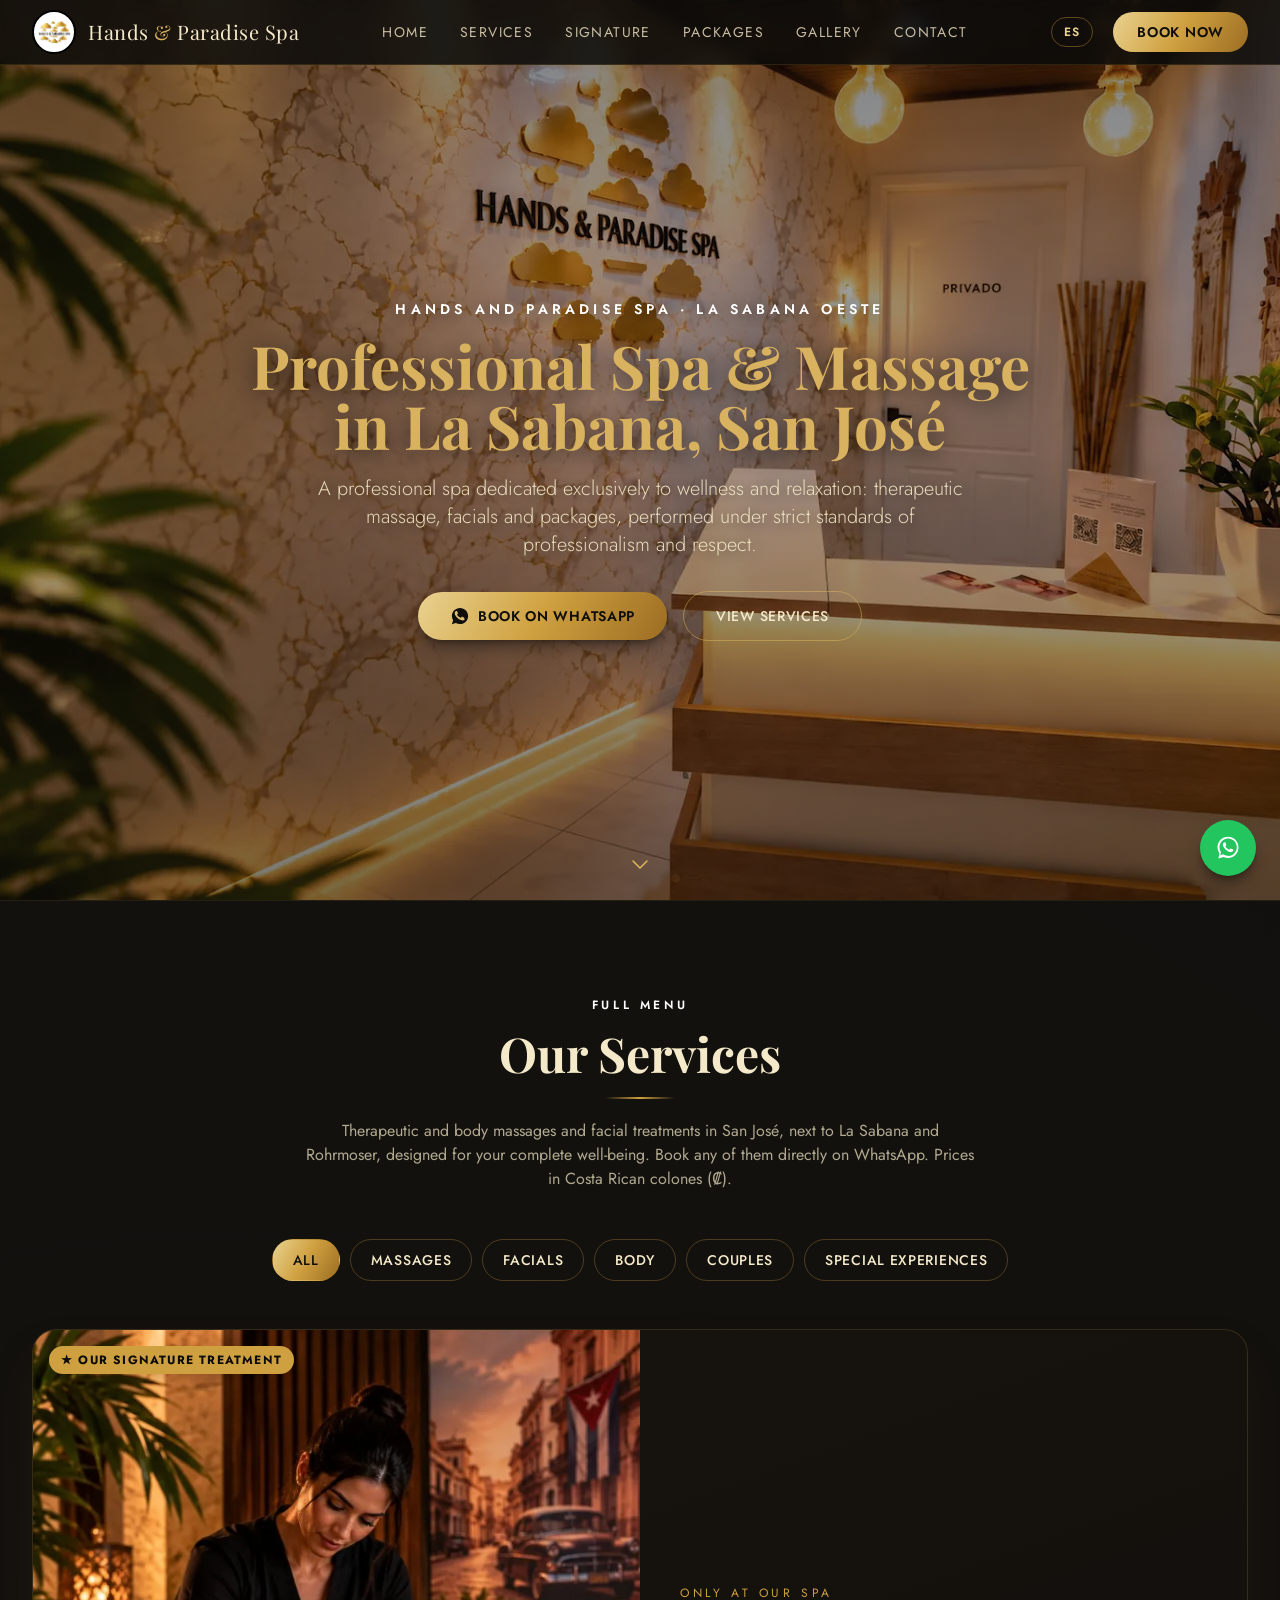
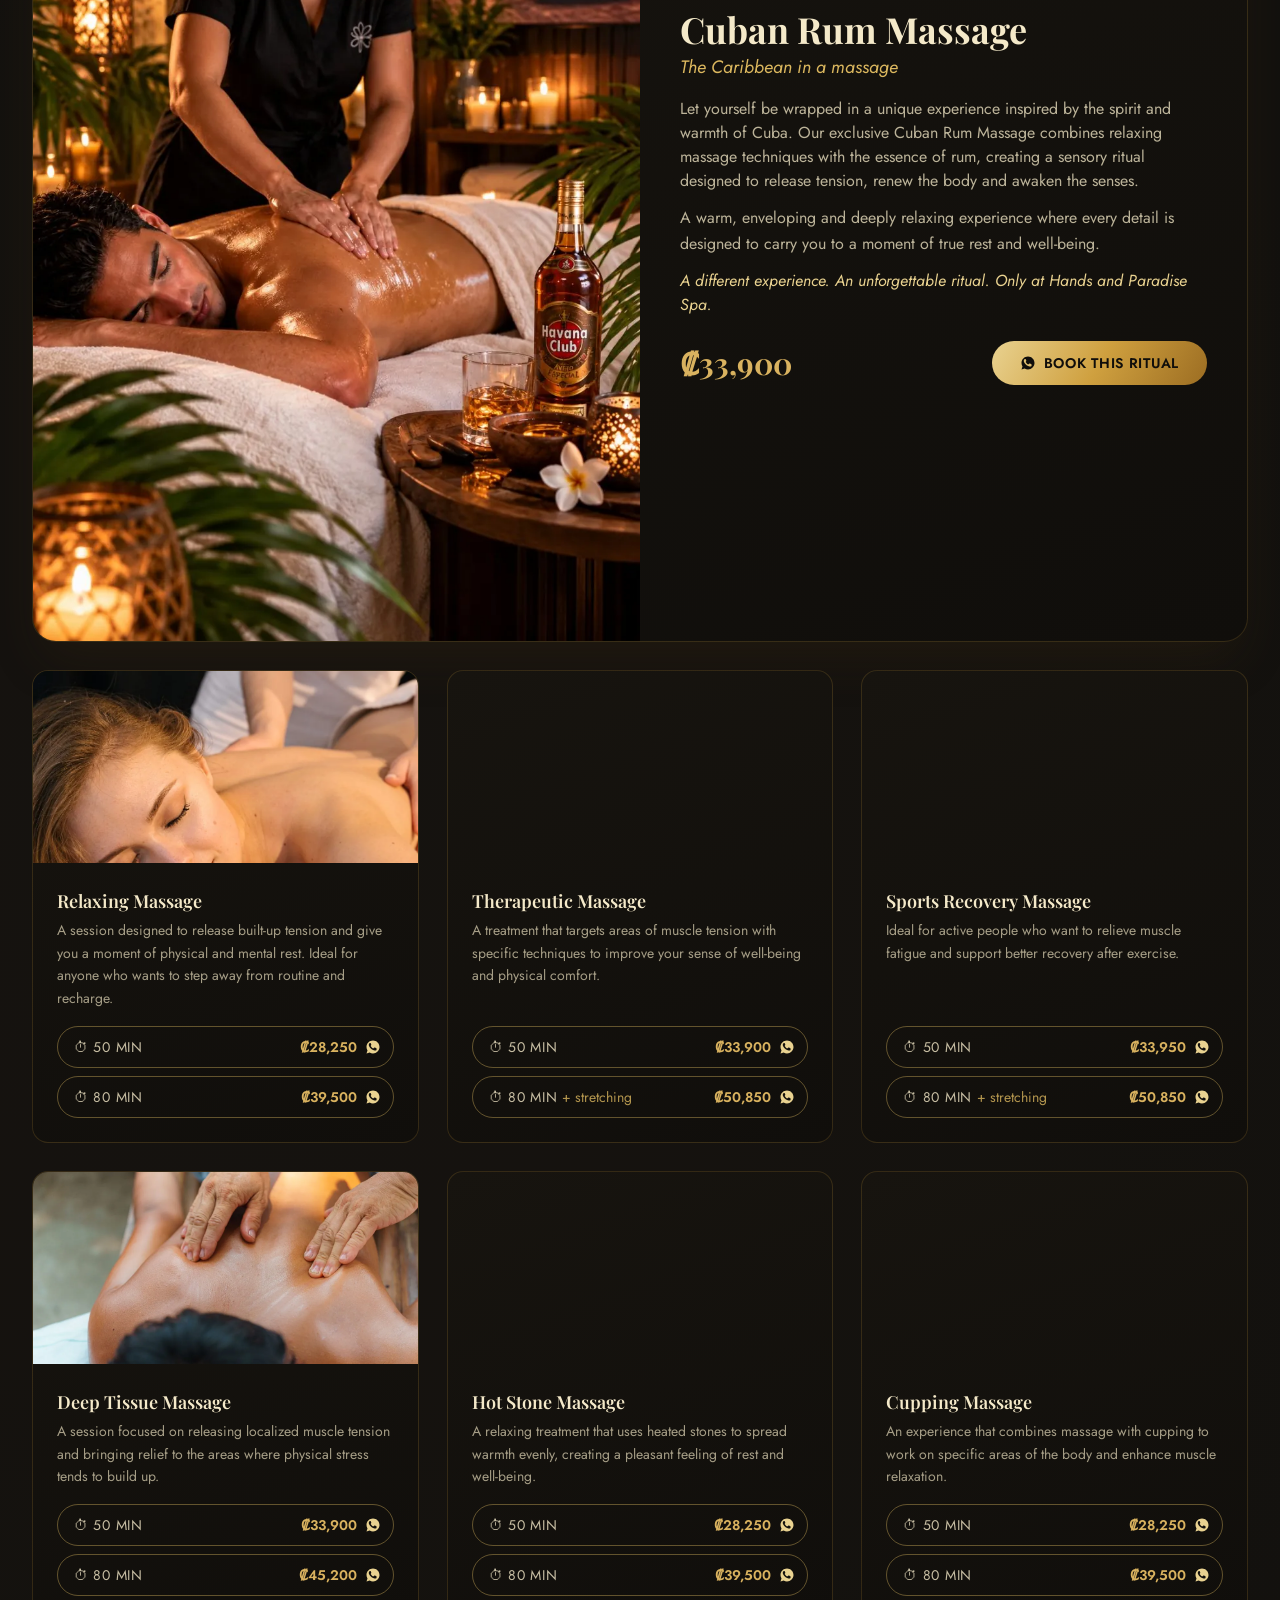
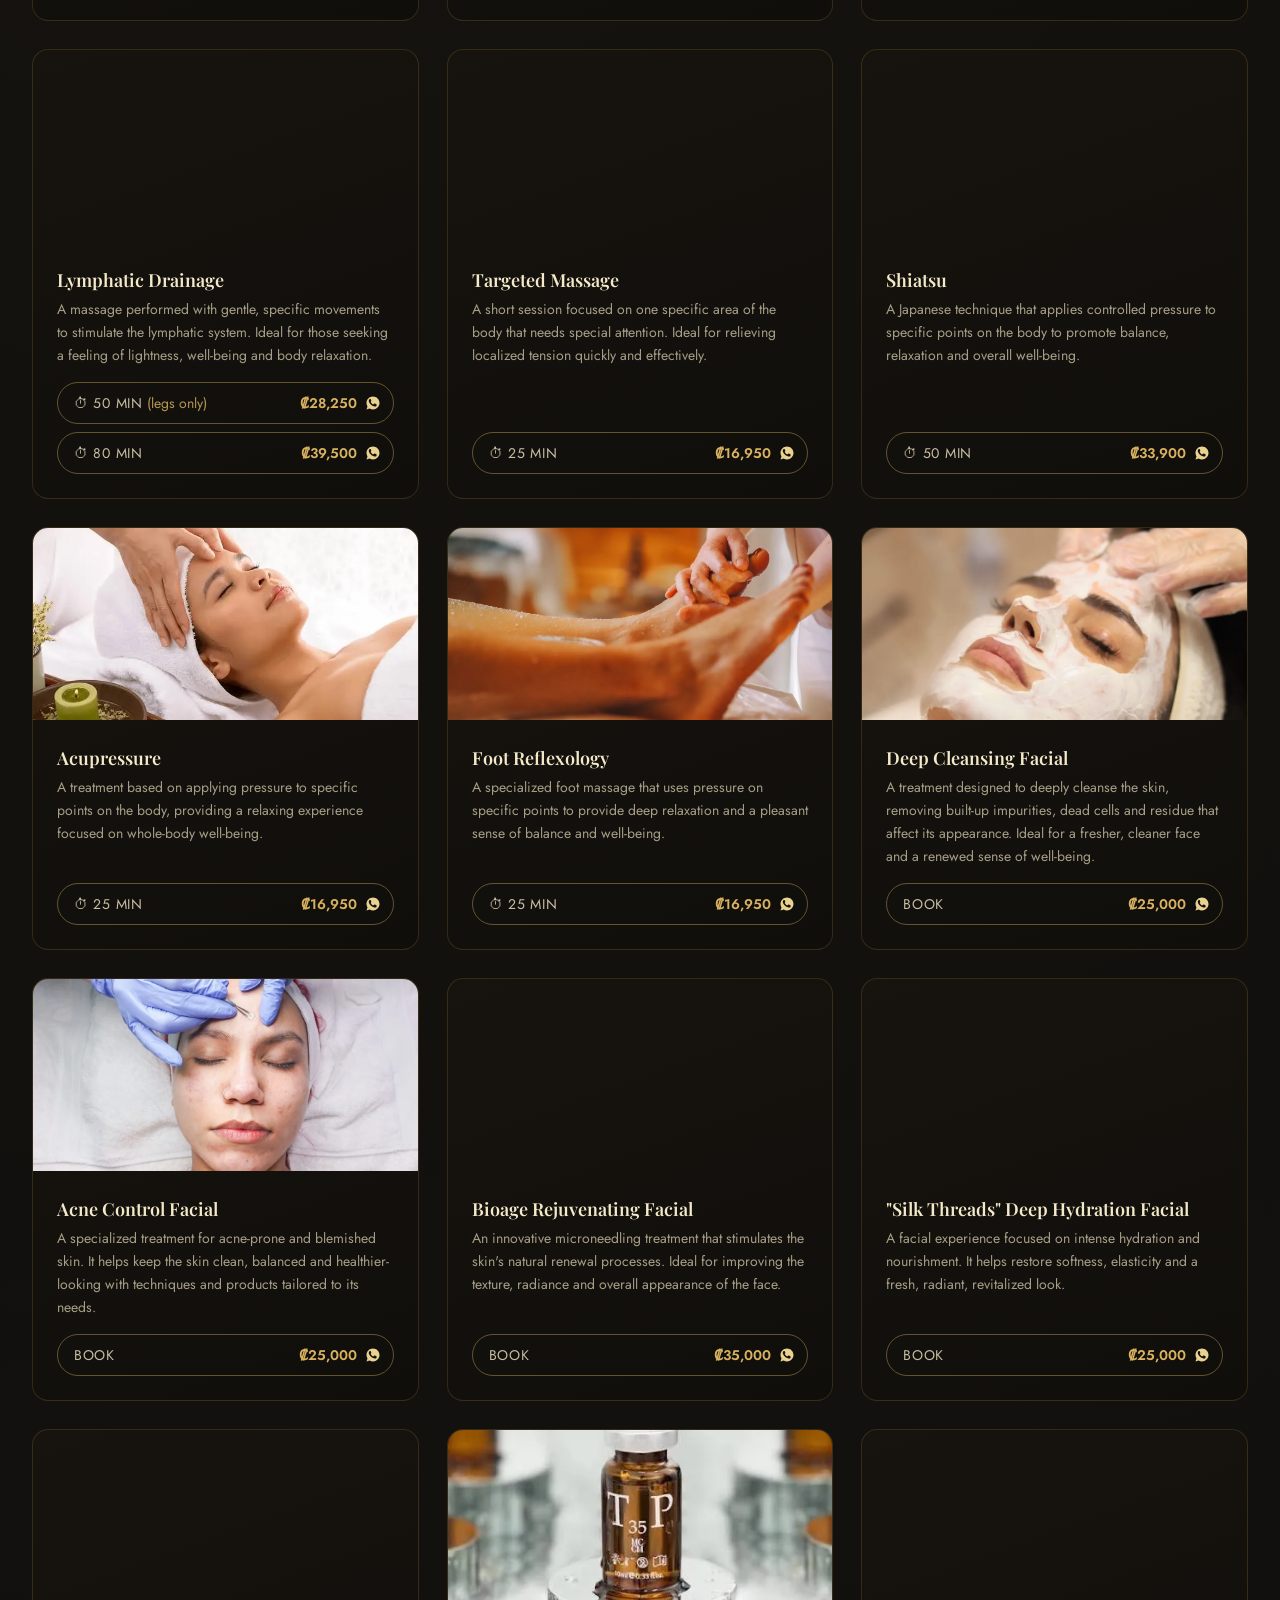
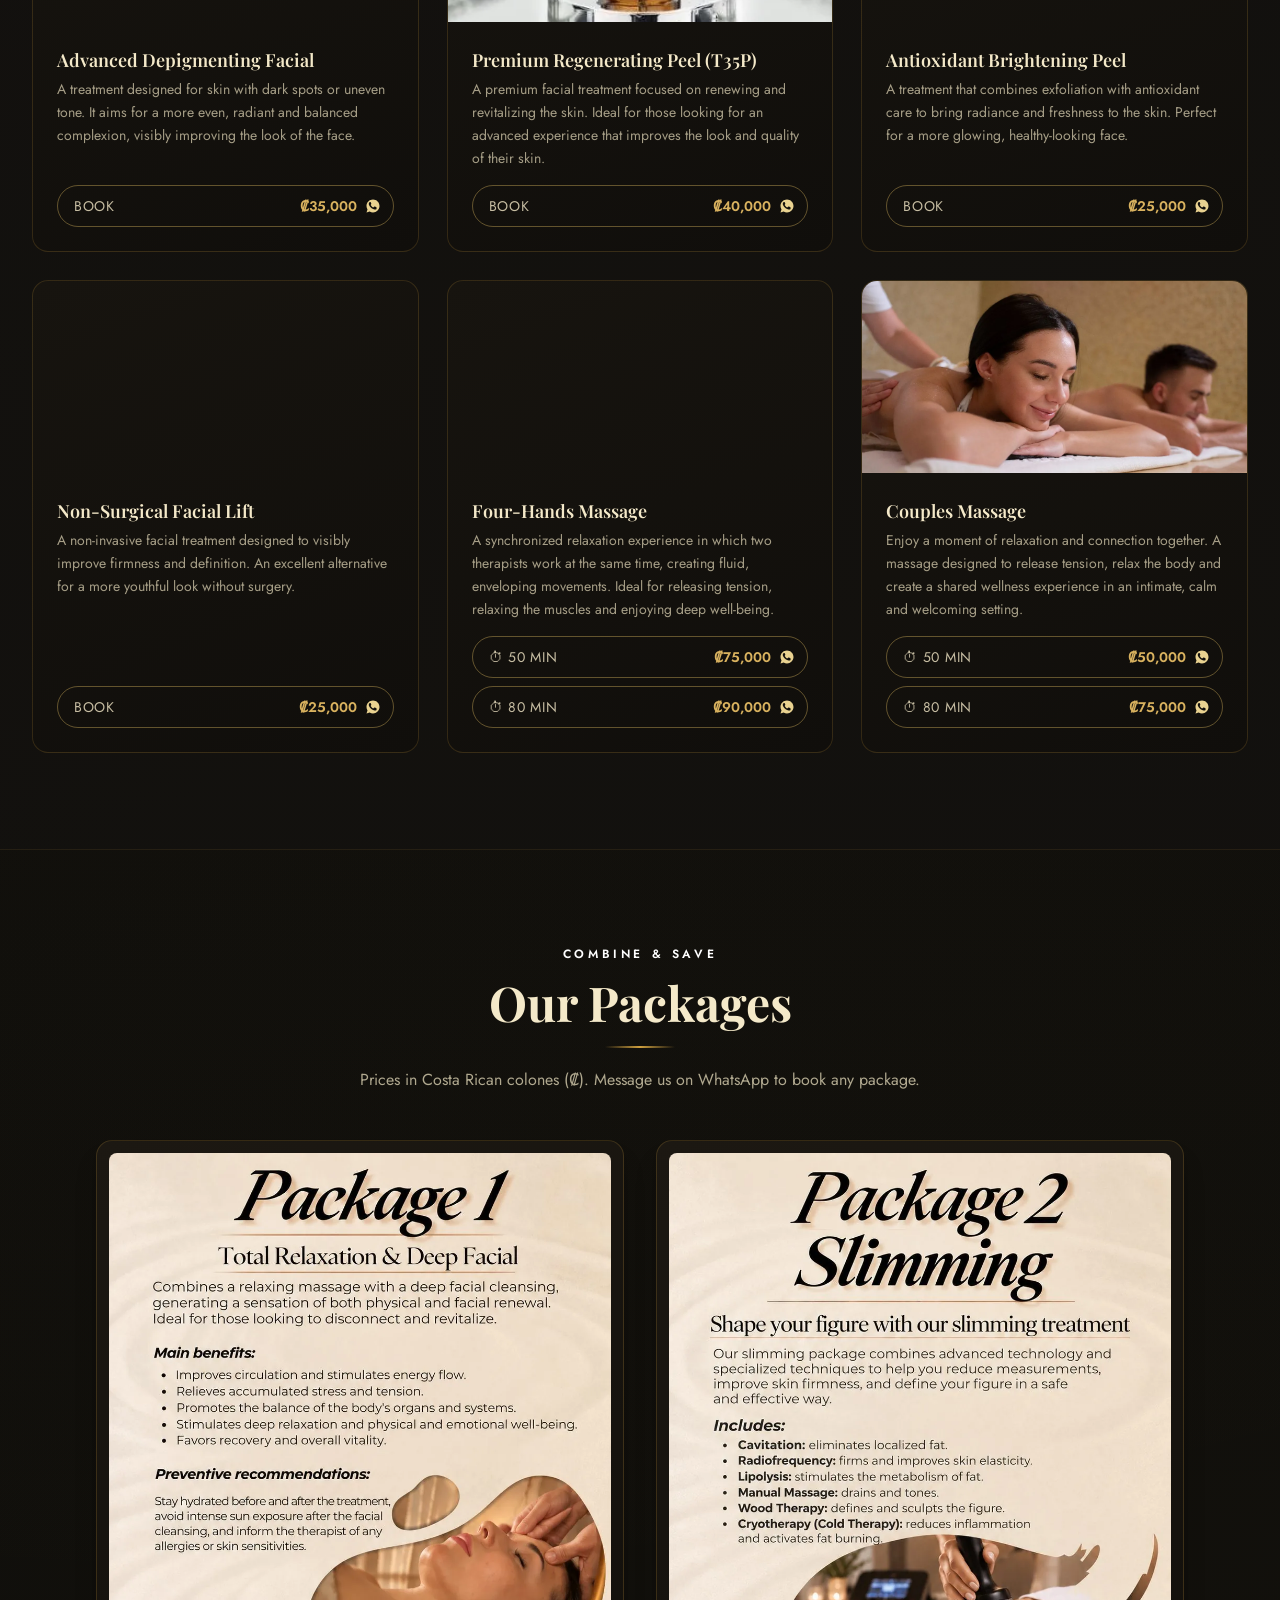
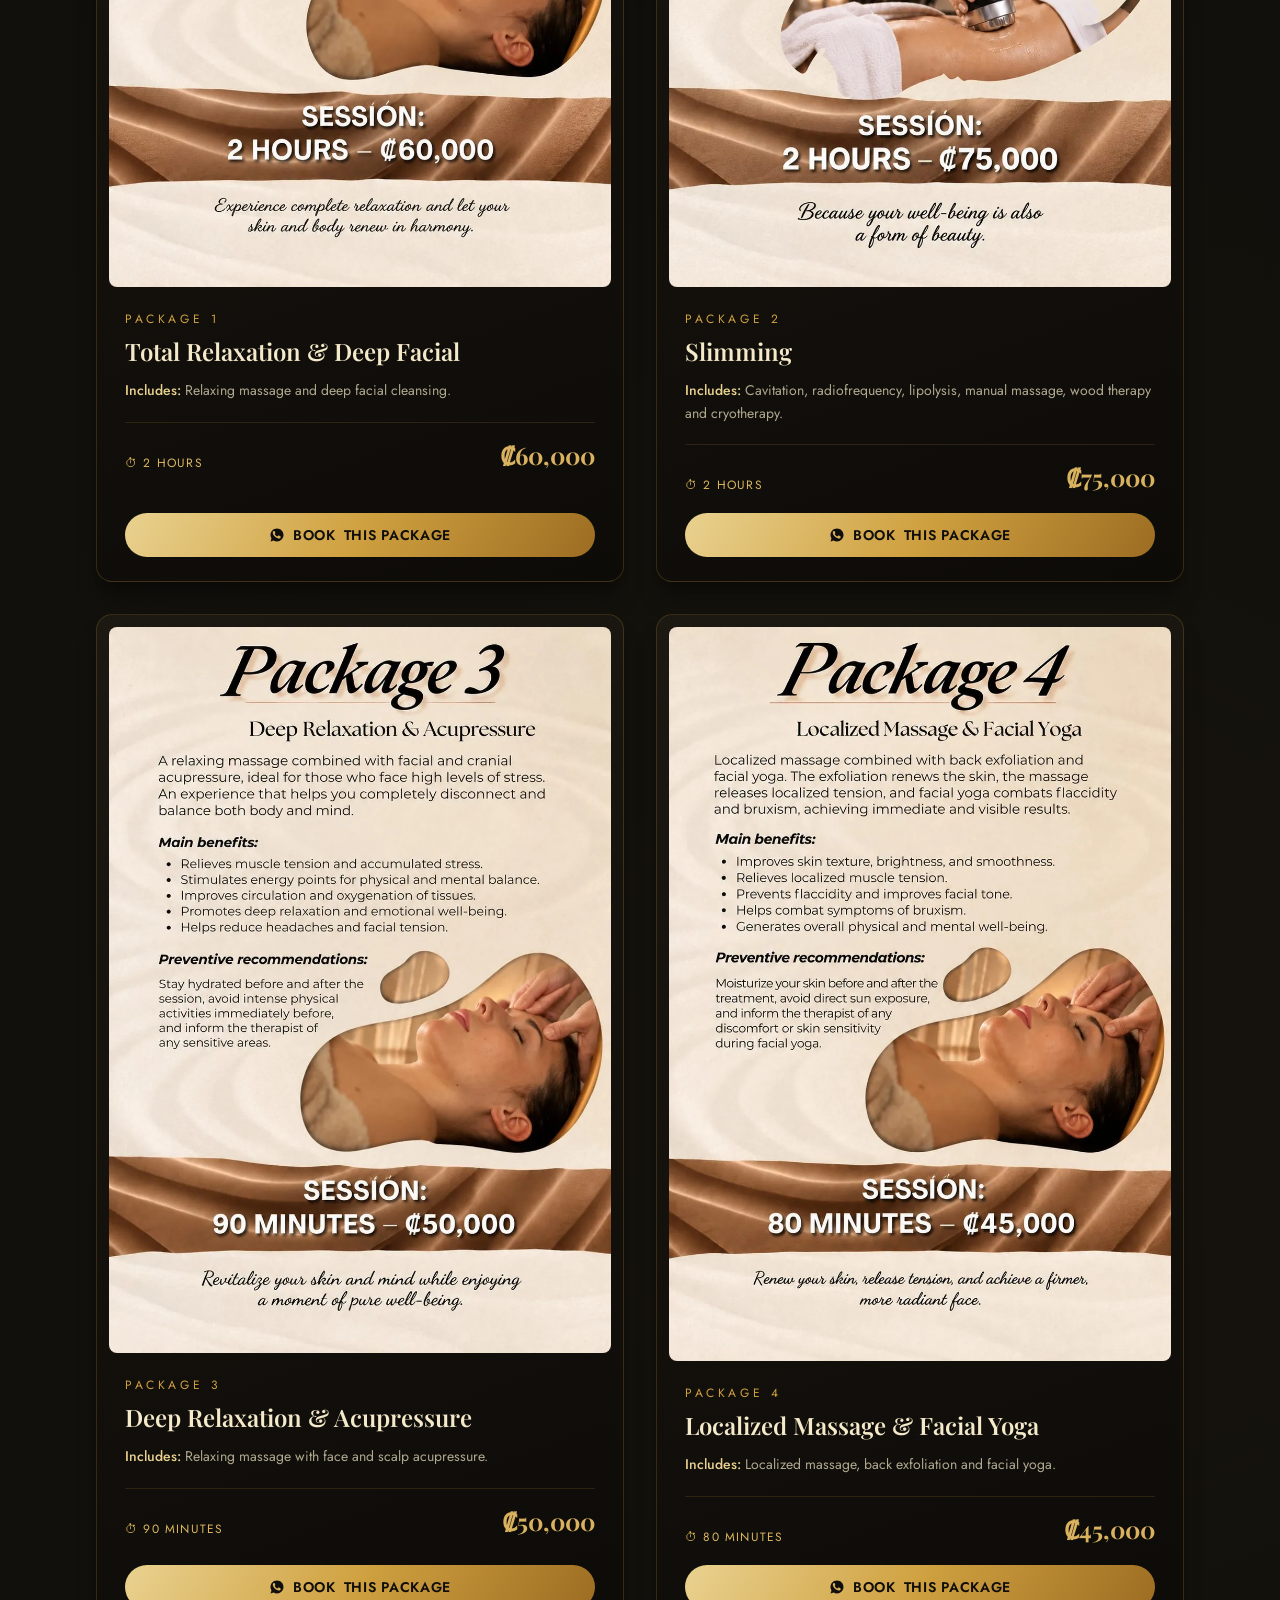
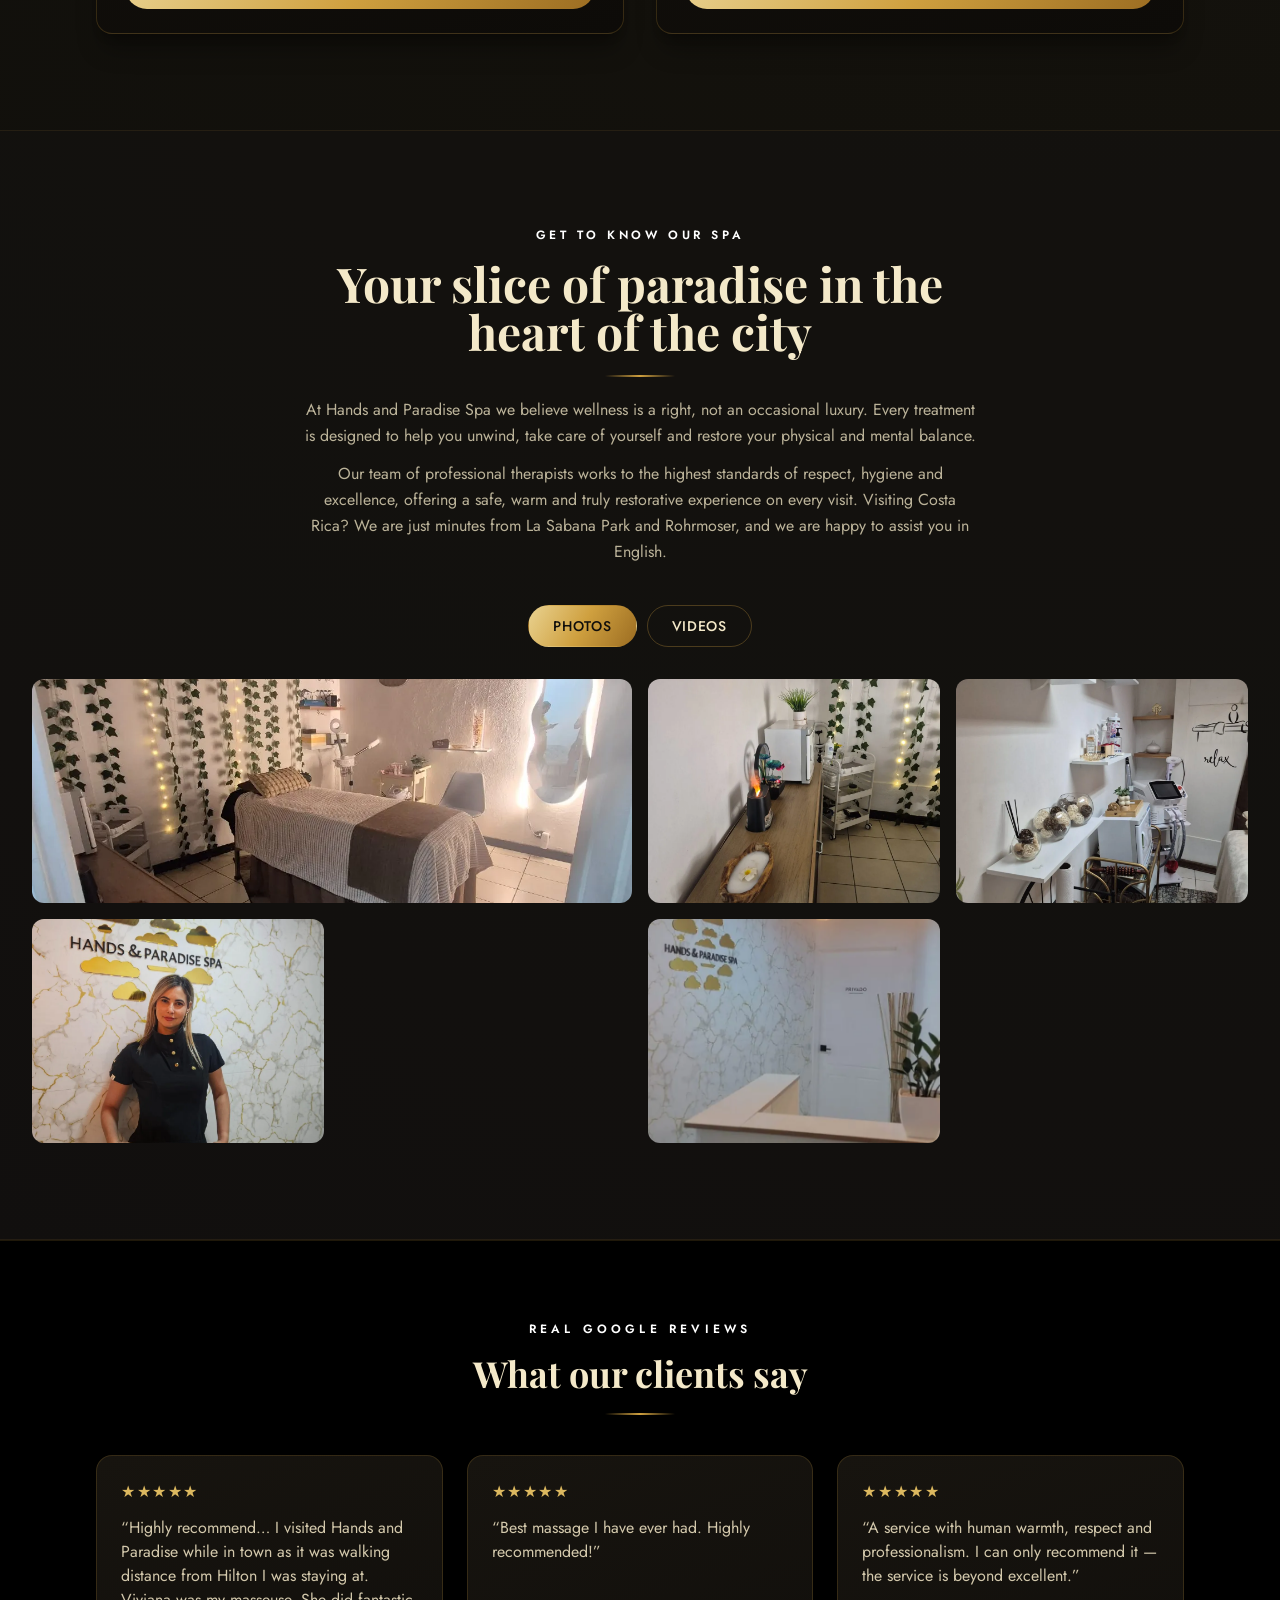
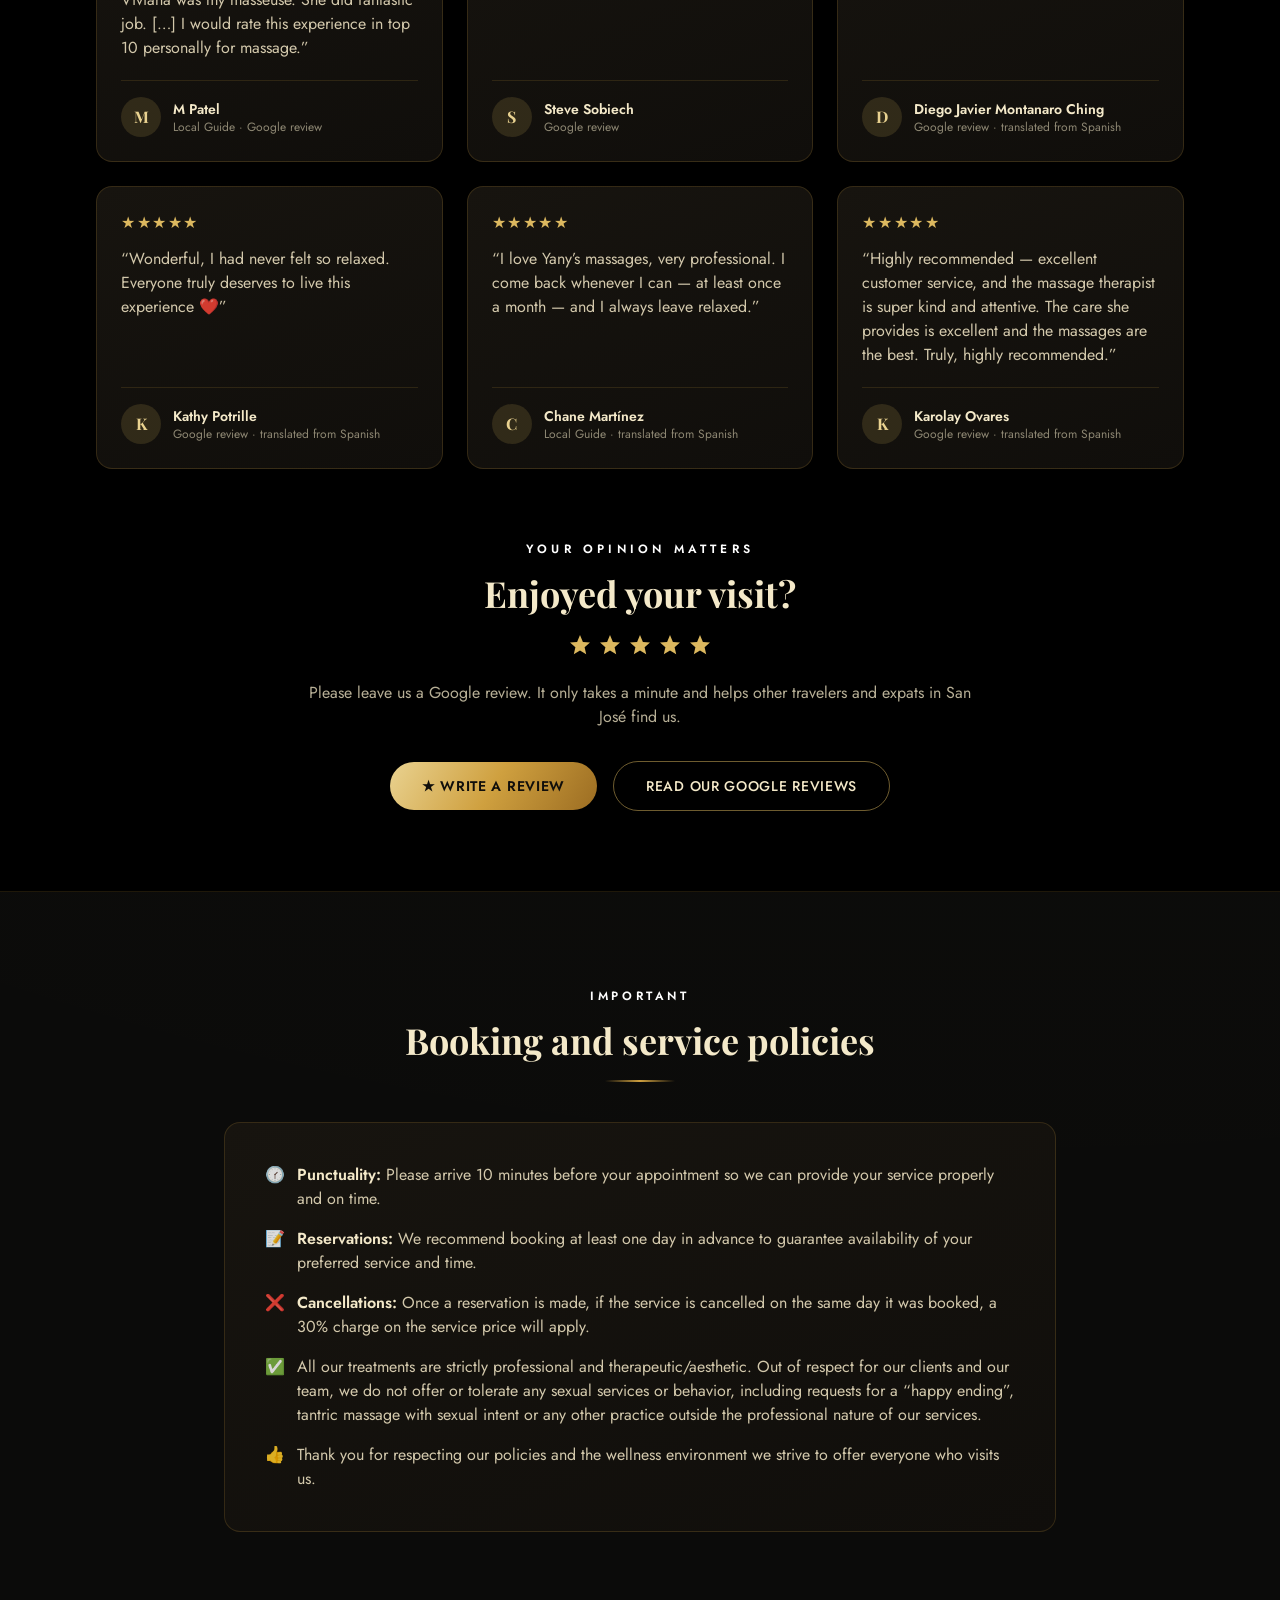
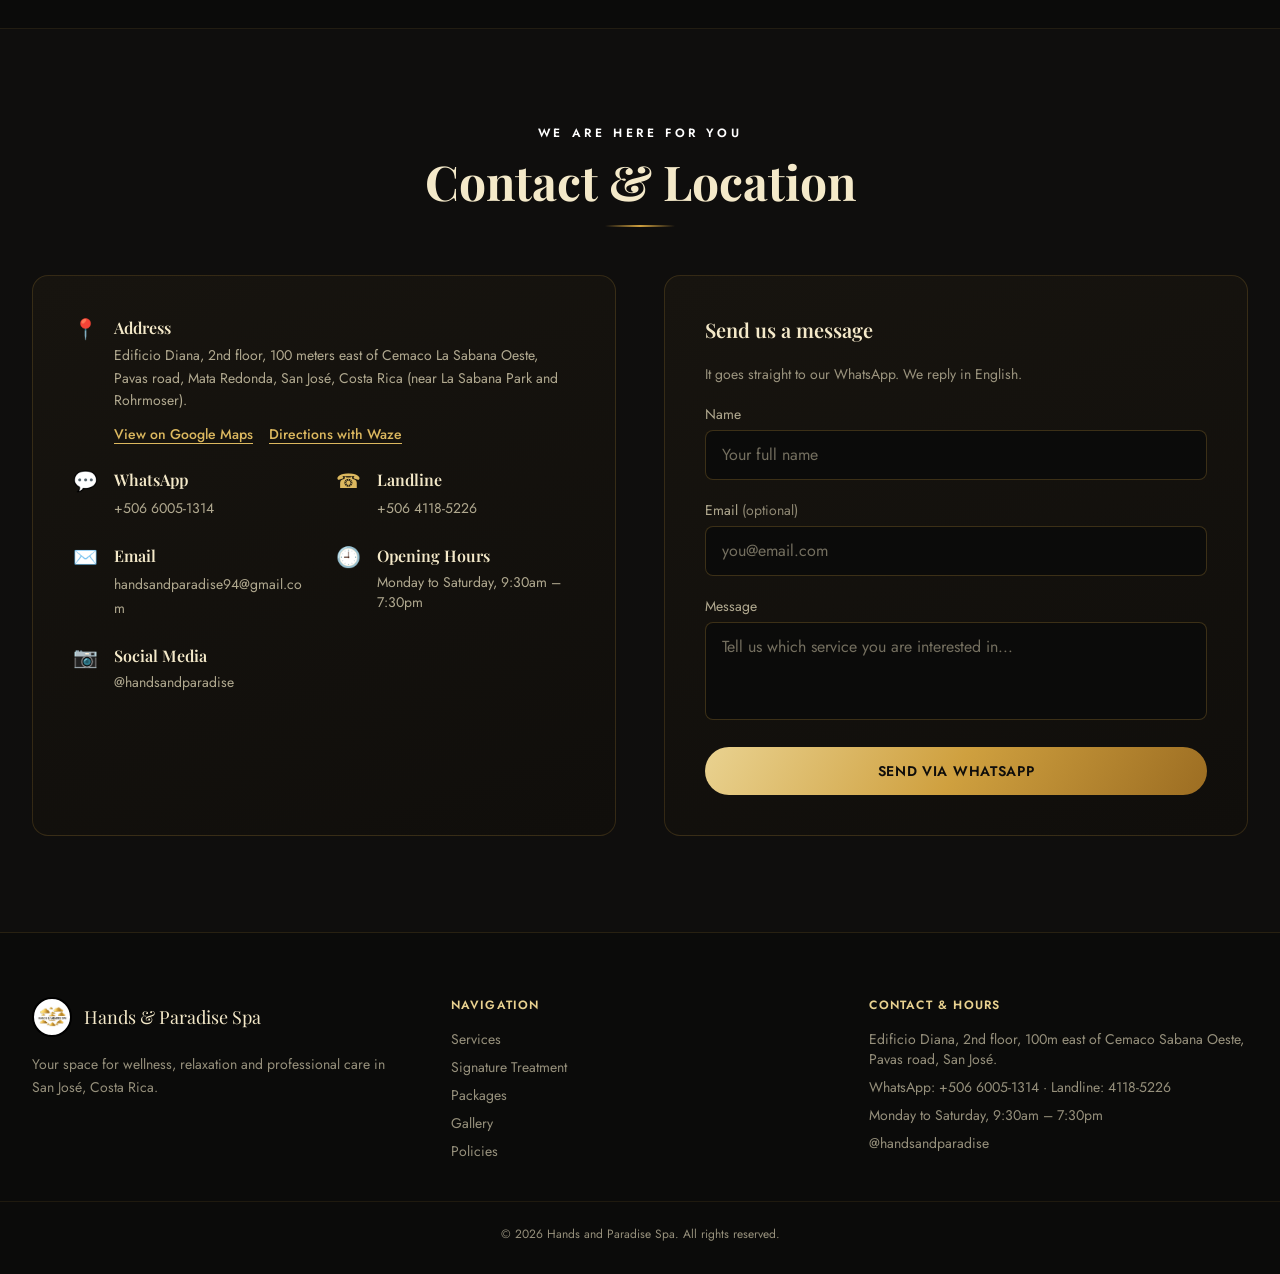
==== commit 8f3357ca: "Fondo negro puro en la sección de reseñas (ES y EN) Co-Authored-By: Claude Opus 5.5 <noreply@anthrop" ====
--- a/en/index.html
+++ b/en/index.html
@@ -666,7 +666,7 @@
 </section>
 
 <!-- RESEÑAS GOOGLE -->
-<section id="resenas" class="py-12 sm:py-20 bg-gradient-to-r from-gold-700/20 via-ink-800 to-gold-700/20 border-y border-gold-400/15">
+<section id="resenas" class="py-12 sm:py-20 bg-black border-y border-gold-400/15">
   <div class="max-w-6xl mx-auto px-6 sm:px-8 mb-12 sm:mb-16">
     <div class="text-center max-w-2xl mx-auto mb-8 sm:mb-10 reveal">
       <p class="uppercase tracking-[0.35em] text-white text-xs mb-4 font-semibold">Real Google reviews</p>
--- a/css/styles.css
+++ b/css/styles.css
@@ -1 +1 @@
-*,:after,:before{--tw-border-spacing-x:0;--tw-border-spacing-y:0;--tw-translate-x:0;--tw-translate-y:0;--tw-rotate:0;--tw-skew-x:0;--tw-skew-y:0;--tw-scale-x:1;--tw-scale-y:1;--tw-pan-x: ;--tw-pan-y: ;--tw-pinch-zoom: ;--tw-scroll-snap-strictness:proximity;--tw-gradient-from-position: ;--tw-gradient-via-position: ;--tw-gradient-to-position: ;--tw-ordinal: ;--tw-slashed-zero: ;--tw-numeric-figure: ;--tw-numeric-spacing: ;--tw-numeric-fraction: ;--tw-ring-inset: ;--tw-ring-offset-width:0px;--tw-ring-offset-color:#fff;--tw-ring-color:rgba(59,130,246,.5);--tw-ring-offset-shadow:0 0 #0000;--tw-ring-shadow:0 0 #0000;--tw-shadow:0 0 #0000;--tw-shadow-colored:0 0 #0000;--tw-blur: ;--tw-brightness: ;--tw-contrast: ;--tw-grayscale: ;--tw-hue-rotate: ;--tw-invert: ;--tw-saturate: ;--tw-sepia: ;--tw-drop-shadow: ;--tw-backdrop-blur: ;--tw-backdrop-brightness: ;--tw-backdrop-contrast: ;--tw-backdrop-grayscale: ;--tw-backdrop-hue-rotate: ;--tw-backdrop-invert: ;--tw-backdrop-opacity: ;--tw-backdrop-saturate: ;--tw-backdrop-sepia: ;--tw-contain-size: ;--tw-contain-layout: ;--tw-contain-paint: ;--tw-contain-style: }::backdrop{--tw-border-spacing-x:0;--tw-border-spacing-y:0;--tw-translate-x:0;--tw-translate-y:0;--tw-rotate:0;--tw-skew-x:0;--tw-skew-y:0;--tw-scale-x:1;--tw-scale-y:1;--tw-pan-x: ;--tw-pan-y: ;--tw-pinch-zoom: ;--tw-scroll-snap-strictness:proximity;--tw-gradient-from-position: ;--tw-gradient-via-position: ;--tw-gradient-to-position: ;--tw-ordinal: ;--tw-slashed-zero: ;--tw-numeric-figure: ;--tw-numeric-spacing: ;--tw-numeric-fraction: ;--tw-ring-inset: ;--tw-ring-offset-width:0px;--tw-ring-offset-color:#fff;--tw-ring-color:rgba(59,130,246,.5);--tw-ring-offset-shadow:0 0 #0000;--tw-ring-shadow:0 0 #0000;--tw-shadow:0 0 #0000;--tw-shadow-colored:0 0 #0000;--tw-blur: ;--tw-brightness: ;--tw-contrast: ;--tw-grayscale: ;--tw-hue-rotate: ;--tw-invert: ;--tw-saturate: ;--tw-sepia: ;--tw-drop-shadow: ;--tw-backdrop-blur: ;--tw-backdrop-brightness: ;--tw-backdrop-contrast: ;--tw-backdrop-grayscale: ;--tw-backdrop-hue-rotate: ;--tw-backdrop-invert: ;--tw-backdrop-opacity: ;--tw-backdrop-saturate: ;--tw-backdrop-sepia: ;--tw-contain-size: ;--tw-contain-layout: ;--tw-contain-paint: ;--tw-contain-style: }/*! tailwindcss v3.4.17 | MIT License | https://tailwindcss.com*/*,:after,:before{box-sizing:border-box;border:0 solid #e5e7eb}:after,:before{--tw-content:""}:host,html{line-height:1.5;-webkit-text-size-adjust:100%;-moz-tab-size:4;-o-tab-size:4;tab-size:4;font-family:ui-sans-serif,system-ui,sans-serif,Apple Color Emoji,Segoe UI Emoji,Segoe UI Symbol,Noto Color Emoji;font-feature-settings:normal;font-variation-settings:normal;-webkit-tap-highlight-color:transparent}body{margin:0;line-height:inherit}hr{height:0;color:inherit;border-top-width:1px}abbr:where([title]){-webkit-text-decoration:underline dotted;text-decoration:underline dotted}h1,h2,h3,h4,h5,h6{font-size:inherit;font-weight:inherit}a{color:inherit;text-decoration:inherit}b,strong{font-weight:bolder}code,kbd,pre,samp{font-family:ui-monospace,SFMono-Regular,Menlo,Monaco,Consolas,Liberation Mono,Courier New,monospace;font-feature-settings:normal;font-variation-settings:normal;font-size:1em}small{font-size:80%}sub,sup{font-size:75%;line-height:0;position:relative;vertical-align:baseline}sub{bottom:-.25em}sup{top:-.5em}table{text-indent:0;border-color:inherit;border-collapse:collapse}button,input,optgroup,select,textarea{font-family:inherit;font-feature-settings:inherit;font-variation-settings:inherit;font-size:100%;font-weight:inherit;line-height:inherit;letter-spacing:inherit;color:inherit;margin:0;padding:0}button,select{text-transform:none}button,input:where([type=button]),input:where([type=reset]),input:where([type=submit]){-webkit-appearance:button;background-color:transparent;background-image:none}:-moz-focusring{outline:auto}:-moz-ui-invalid{box-shadow:none}progress{vertical-align:baseline}::-webkit-inner-spin-button,::-webkit-outer-spin-button{height:auto}[type=search]{-webkit-appearance:textfield;outline-offset:-2px}::-webkit-search-decoration{-webkit-appearance:none}::-webkit-file-upload-button{-webkit-appearance:button;font:inherit}summary{display:list-item}blockquote,dd,dl,figure,h1,h2,h3,h4,h5,h6,hr,p,pre{margin:0}fieldset{margin:0}fieldset,legend{padding:0}menu,ol,ul{list-style:none;margin:0;padding:0}dialog{padding:0}textarea{resize:vertical}input::-moz-placeholder,textarea::-moz-placeholder{opacity:1;color:#9ca3af}input::placeholder,textarea::placeholder{opacity:1;color:#9ca3af}[role=button],button{cursor:pointer}:disabled{cursor:default}audio,canvas,embed,iframe,img,object,svg,video{display:block;vertical-align:middle}img,video{max-width:100%;height:auto}[hidden]:where(:not([hidden=until-found])){display:none}.sr-only{position:absolute;width:1px;height:1px;padding:0;margin:-1px;overflow:hidden;clip:rect(0,0,0,0);white-space:nowrap;border-width:0}.pointer-events-none{pointer-events:none}.visible{visibility:visible}.fixed{position:fixed}.absolute{position:absolute}.relative{position:relative}.inset-0{inset:0}.inset-x-0{left:0;right:0}.-top-12{top:-3rem}.bottom-6{bottom:1.5rem}.left-1\/2{left:50%}.left-4{left:1rem}.right-0{right:0}.right-4{right:1rem}.right-6{right:1.5rem}.top-0{top:0}.top-4{top:1rem}.z-10{z-index:10}.z-40{z-index:40}.z-50{z-index:50}.z-\[60\]{z-index:60}.z-\[70\]{z-index:70}.z-\[80\]{z-index:80}.col-span-2{grid-column:span 2/span 2}.-mx-6{margin-left:-1.5rem;margin-right:-1.5rem}.mx-auto{margin-left:auto;margin-right:auto}.-mt-2{margin-top:-.5rem}.mb-1{margin-bottom:.25rem}.mb-1\.5{margin-bottom:.375rem}.mb-12{margin-bottom:3rem}.mb-2{margin-bottom:.5rem}.mb-3{margin-bottom:.75rem}.mb-4{margin-bottom:1rem}.mb-5{margin-bottom:1.25rem}.mb-6{margin-bottom:1.5rem}.mb-7{margin-bottom:1.75rem}.mb-8{margin-bottom:2rem}.ml-1{margin-left:.25rem}.mt-3{margin-top:.75rem}.mt-4{margin-top:1rem}.mt-5{margin-top:1.25rem}.mt-auto{margin-top:auto}.block{display:block}.flex{display:flex}.inline-flex{display:inline-flex}.grid{display:grid}.hidden{display:none}.aspect-video{aspect-ratio:16/9}.h-10{height:2.5rem}.h-11{height:2.75rem}.h-12{height:3rem}.h-14{height:3.5rem}.h-36{height:9rem}.h-4{height:1rem}.h-44{height:11rem}.h-48{height:12rem}.h-5{height:1.25rem}.h-52{height:13rem}.h-6{height:1.5rem}.h-7{height:1.75rem}.h-auto{height:auto}.h-full{height:100%}.min-h-\[88svh\]{min-height:88svh}.w-10{width:2.5rem}.w-11{width:2.75rem}.w-12{width:3rem}.w-14{width:3.5rem}.w-24{width:6rem}.w-28{width:7rem}.w-4{width:1rem}.w-5{width:1.25rem}.w-6{width:1.5rem}.w-7{width:1.75rem}.w-\[85\%\]{width:85%}.w-full{width:100%}.min-w-0{min-width:0}.max-w-2xl{max-width:42rem}.max-w-3xl{max-width:48rem}.max-w-4xl{max-width:56rem}.max-w-6xl{max-width:72rem}.max-w-7xl{max-width:80rem}.max-w-sm{max-width:24rem}.flex-1{flex:1 1 0%}.shrink-0{flex-shrink:0}.-translate-x-1\/2{--tw-translate-x:-50%}.-translate-x-1\/2,.transform{transform:translate(var(--tw-translate-x),var(--tw-translate-y)) rotate(var(--tw-rotate)) skewX(var(--tw-skew-x)) skewY(var(--tw-skew-y)) scaleX(var(--tw-scale-x)) scaleY(var(--tw-scale-y))}@keyframes bounce{0%,to{transform:translateY(-25%);animation-timing-function:cubic-bezier(.8,0,1,1)}50%{transform:none;animation-timing-function:cubic-bezier(0,0,.2,1)}}.animate-bounce{animation:bounce 1s infinite}.resize-none{resize:none}.snap-x{scroll-snap-type:x var(--tw-scroll-snap-strictness)}.snap-mandatory{--tw-scroll-snap-strictness:mandatory}.snap-center{scroll-snap-align:center}.scroll-mt-24{scroll-margin-top:6rem}.grid-cols-2{grid-template-columns:repeat(2,minmax(0,1fr))}.flex-col{flex-direction:column}.flex-wrap{flex-wrap:wrap}.flex-nowrap{flex-wrap:nowrap}.content-start{align-content:flex-start}.items-start{align-items:flex-start}.items-end{align-items:flex-end}.items-center{align-items:center}.justify-start{justify-content:flex-start}.justify-center{justify-content:center}.justify-between{justify-content:space-between}.gap-1{gap:.25rem}.gap-1\.5{gap:.375rem}.gap-2{gap:.5rem}.gap-2\.5{gap:.625rem}.gap-3{gap:.75rem}.gap-4{gap:1rem}.gap-5{gap:1.25rem}.gap-6{gap:1.5rem}.gap-8{gap:2rem}.gap-x-5{-moz-column-gap:1.25rem;column-gap:1.25rem}.gap-y-2{row-gap:.5rem}.space-y-2>:not([hidden])~:not([hidden]){--tw-space-y-reverse:0;margin-top:calc(.5rem*(1 - var(--tw-space-y-reverse)));margin-bottom:calc(.5rem*var(--tw-space-y-reverse))}.space-y-3>:not([hidden])~:not([hidden]){--tw-space-y-reverse:0;margin-top:calc(.75rem*(1 - var(--tw-space-y-reverse)));margin-bottom:calc(.75rem*var(--tw-space-y-reverse))}.space-y-4>:not([hidden])~:not([hidden]){--tw-space-y-reverse:0;margin-top:calc(1rem*(1 - var(--tw-space-y-reverse)));margin-bottom:calc(1rem*var(--tw-space-y-reverse))}.space-y-6>:not([hidden])~:not([hidden]){--tw-space-y-reverse:0;margin-top:calc(1.5rem*(1 - var(--tw-space-y-reverse)));margin-bottom:calc(1.5rem*var(--tw-space-y-reverse))}.self-start{align-self:flex-start}.overflow-hidden{overflow:hidden}.overflow-x-auto{overflow-x:auto}.whitespace-nowrap{white-space:nowrap}.break-all{word-break:break-all}.rounded{border-radius:.25rem}.rounded-2xl{border-radius:1rem}.rounded-3xl{border-radius:1.5rem}.rounded-full{border-radius:9999px}.rounded-lg{border-radius:.5rem}.rounded-xl{border-radius:.75rem}.border{border-width:1px}.border-2{border-width:2px}.border-y{border-top-width:1px}.border-b,.border-y{border-bottom-width:1px}.border-t{border-top-width:1px}.border-black{--tw-border-opacity:1;border-color:rgb(0 0 0/var(--tw-border-opacity,1))}.border-gold-300\/30{border-color:rgba(220,184,95,.3)}.border-gold-300\/40{border-color:rgba(220,184,95,.4)}.border-gold-300\/50{border-color:rgba(220,184,95,.5)}.border-gold-400\/10{border-color:rgba(207,160,63,.1)}.border-gold-400\/15{border-color:rgba(207,160,63,.15)}.border-gold-400\/20{border-color:rgba(207,160,63,.2)}.border-gold-400\/25{border-color:rgba(207,160,63,.25)}.border-gold-400\/30{border-color:rgba(207,160,63,.3)}.border-gold-400\/40{border-color:rgba(207,160,63,.4)}.bg-black\/20{background-color:rgba(0,0,0,.2)}.bg-black\/70{background-color:rgba(0,0,0,.7)}.bg-black\/85{background-color:rgba(0,0,0,.85)}.bg-gold-300\/15{background-color:rgba(220,184,95,.15)}.bg-gold-400{--tw-bg-opacity:1;background-color:rgb(207 160 63/var(--tw-bg-opacity,1))}.bg-green-500{--tw-bg-opacity:1;background-color:rgb(34 197 94/var(--tw-bg-opacity,1))}.bg-ink-800\/40{background-color:rgba(20,19,18,.4)}.bg-ink-900{--tw-bg-opacity:1;background-color:rgb(11 11 10/var(--tw-bg-opacity,1))}.bg-ink-900\/60{background-color:rgba(11,11,10,.6)}.bg-ink-900\/85{background-color:rgba(11,11,10,.85)}.bg-white{--tw-bg-opacity:1;background-color:rgb(255 255 255/var(--tw-bg-opacity,1))}.bg-gradient-to-b{background-image:linear-gradient(to bottom,var(--tw-gradient-stops))}.bg-gradient-to-r{background-image:linear-gradient(to right,var(--tw-gradient-stops))}.from-gold-700\/20{--tw-gradient-from:rgba(125,85,28,.2) var(--tw-gradient-from-position);--tw-gradient-to:rgba(125,85,28,0) var(--tw-gradient-to-position);--tw-gradient-stops:var(--tw-gradient-from),var(--tw-gradient-to)}.from-ink-900\/50{--tw-gradient-from:rgba(11,11,10,.5) var(--tw-gradient-from-position);--tw-gradient-to:rgba(11,11,10,0) var(--tw-gradient-to-position);--tw-gradient-stops:var(--tw-gradient-from),var(--tw-gradient-to)}.via-ink-800{--tw-gradient-to:rgba(20,19,18,0) var(--tw-gradient-to-position);--tw-gradient-stops:var(--tw-gradient-from),#141312 var(--tw-gradient-via-position),var(--tw-gradient-to)}.via-ink-900\/35{--tw-gradient-to:rgba(11,11,10,0) var(--tw-gradient-to-position);--tw-gradient-stops:var(--tw-gradient-from),rgba(11,11,10,.35) var(--tw-gradient-via-position),var(--tw-gradient-to)}.to-gold-700\/20{--tw-gradient-to:rgba(125,85,28,.2) var(--tw-gradient-to-position)}.to-ink-900\/55{--tw-gradient-to:rgba(11,11,10,.55) var(--tw-gradient-to-position)}.object-contain{-o-object-fit:contain;object-fit:contain}.object-cover{-o-object-fit:cover;object-fit:cover}.p-0\.5{padding:.125rem}.p-2{padding:.5rem}.p-3{padding:.75rem}.p-4{padding:1rem}.p-6{padding:1.5rem}.p-8{padding:2rem}.px-3{padding-left:.75rem;padding-right:.75rem}.px-4{padding-left:1rem;padding-right:1rem}.px-5{padding-left:1.25rem;padding-right:1.25rem}.px-6{padding-left:1.5rem;padding-right:1.5rem}.px-7{padding-left:1.75rem;padding-right:1.75rem}.px-8{padding-left:2rem;padding-right:2rem}.py-1{padding-top:.25rem;padding-bottom:.25rem}.py-1\.5{padding-top:.375rem;padding-bottom:.375rem}.py-12{padding-top:3rem;padding-bottom:3rem}.py-14{padding-top:3.5rem;padding-bottom:3.5rem}.py-2{padding-top:.5rem;padding-bottom:.5rem}.py-2\.5{padding-top:.625rem;padding-bottom:.625rem}.py-3{padding-top:.75rem;padding-bottom:.75rem}.py-3\.5{padding-top:.875rem;padding-bottom:.875rem}.py-5{padding-top:1.25rem;padding-bottom:1.25rem}.pb-14{padding-bottom:3.5rem}.pb-2{padding-bottom:.5rem}.pb-24{padding-bottom:6rem}.pl-4{padding-left:1rem}.pr-1{padding-right:.25rem}.pr-3{padding-right:.75rem}.pt-10{padding-top:2.5rem}.pt-2{padding-top:.5rem}.pt-24{padding-top:6rem}.pt-3{padding-top:.75rem}.pt-4{padding-top:1rem}.pt-6{padding-top:1.5rem}.text-left{text-align:left}.text-center{text-align:center}.font-display{font-family:Playfair Display,serif}.text-2xl{font-size:1.5rem;line-height:2rem}.text-3xl{font-size:1.875rem;line-height:2.25rem}.text-4xl{font-size:2.25rem;line-height:2.5rem}.text-base{font-size:1rem;line-height:1.5rem}.text-lg{font-size:1.125rem;line-height:1.75rem}.text-sm{font-size:.875rem;line-height:1.25rem}.text-xl{font-size:1.25rem;line-height:1.75rem}.text-xs{font-size:.75rem;line-height:1rem}.font-bold{font-weight:700}.font-light{font-weight:300}.font-medium{font-weight:500}.font-semibold{font-weight:600}.uppercase{text-transform:uppercase}.normal-case{text-transform:none}.italic{font-style:italic}.leading-none{line-height:1}.leading-relaxed{line-height:1.625}.leading-snug{line-height:1.375}.leading-tight{line-height:1.25}.tracking-\[0\.35em\]{letter-spacing:.35em}.tracking-\[0\.3em\]{letter-spacing:.3em}.tracking-normal{letter-spacing:0}.tracking-wide{letter-spacing:.025em}.tracking-wider{letter-spacing:.05em}.tracking-widest{letter-spacing:.1em}.text-gold-100{--tw-text-opacity:1;color:rgb(244 233 201/var(--tw-text-opacity,1))}.text-gold-100\/50{color:hsla(45,66%,87%,.5)}.text-gold-100\/55{color:hsla(45,66%,87%,.55)}.text-gold-100\/60{color:hsla(45,66%,87%,.6)}.text-gold-100\/65{color:hsla(45,66%,87%,.65)}.text-gold-100\/70{color:hsla(45,66%,87%,.7)}.text-gold-100\/75{color:hsla(45,66%,87%,.75)}.text-gold-100\/80{color:hsla(45,66%,87%,.8)}.text-gold-100\/85{color:hsla(45,66%,87%,.85)}.text-gold-100\/90{color:hsla(45,66%,87%,.9)}.text-gold-200{--tw-text-opacity:1;color:rgb(233 210 144/var(--tw-text-opacity,1))}.text-gold-300{--tw-text-opacity:1;color:rgb(220 184 95/var(--tw-text-opacity,1))}.text-gold-300\/80{color:rgba(220,184,95,.8)}.text-gold-400{--tw-text-opacity:1;color:rgb(207 160 63/var(--tw-text-opacity,1))}.text-green-400{--tw-text-opacity:1;color:rgb(74 222 128/var(--tw-text-opacity,1))}.text-ink-900{--tw-text-opacity:1;color:rgb(11 11 10/var(--tw-text-opacity,1))}.text-white{--tw-text-opacity:1;color:rgb(255 255 255/var(--tw-text-opacity,1))}.underline{text-decoration-line:underline}.underline-offset-4{text-underline-offset:4px}.antialiased{-webkit-font-smoothing:antialiased;-moz-osx-font-smoothing:grayscale}.placeholder-gold-100\/45::-moz-placeholder{color:hsla(45,66%,87%,.45)}.placeholder-gold-100\/45::placeholder{color:hsla(45,66%,87%,.45)}.opacity-0{opacity:0}.shadow-2xl{--tw-shadow:0 25px 50px -12px rgba(0,0,0,.25);--tw-shadow-colored:0 25px 50px -12px var(--tw-shadow-color)}.shadow-2xl,.shadow-lg{box-shadow:var(--tw-ring-offset-shadow,0 0 #0000),var(--tw-ring-shadow,0 0 #0000),var(--tw-shadow)}.shadow-lg{--tw-shadow:0 10px 15px -3px rgba(0,0,0,.1),0 4px 6px -4px rgba(0,0,0,.1);--tw-shadow-colored:0 10px 15px -3px var(--tw-shadow-color),0 4px 6px -4px var(--tw-shadow-color)}.shadow-xl{--tw-shadow:0 20px 25px -5px rgba(0,0,0,.1),0 8px 10px -6px rgba(0,0,0,.1);--tw-shadow-colored:0 20px 25px -5px var(--tw-shadow-color),0 8px 10px -6px var(--tw-shadow-color);box-shadow:var(--tw-ring-offset-shadow,0 0 #0000),var(--tw-ring-shadow,0 0 #0000),var(--tw-shadow)}.shadow-black\/30{--tw-shadow-color:rgba(0,0,0,.3);--tw-shadow:var(--tw-shadow-colored)}.shadow-black\/40{--tw-shadow-color:rgba(0,0,0,.4);--tw-shadow:var(--tw-shadow-colored)}.shadow-gold-900\/30{--tw-shadow-color:rgba(63,43,15,.3);--tw-shadow:var(--tw-shadow-colored)}.outline{outline-style:solid}.filter{filter:var(--tw-blur) var(--tw-brightness) var(--tw-contrast) var(--tw-grayscale) var(--tw-hue-rotate) var(--tw-invert) var(--tw-saturate) var(--tw-sepia) var(--tw-drop-shadow)}.backdrop-blur{--tw-backdrop-blur:blur(8px)}.backdrop-blur,.backdrop-blur-sm{-webkit-backdrop-filter:var(--tw-backdrop-blur) var(--tw-backdrop-brightness) var(--tw-backdrop-contrast) var(--tw-backdrop-grayscale) var(--tw-backdrop-hue-rotate) var(--tw-backdrop-invert) var(--tw-backdrop-opacity) var(--tw-backdrop-saturate) var(--tw-backdrop-sepia);backdrop-filter:var(--tw-backdrop-blur) var(--tw-backdrop-brightness) var(--tw-backdrop-contrast) var(--tw-backdrop-grayscale) var(--tw-backdrop-hue-rotate) var(--tw-backdrop-invert) var(--tw-backdrop-opacity) var(--tw-backdrop-saturate) var(--tw-backdrop-sepia)}.backdrop-blur-sm{--tw-backdrop-blur:blur(4px)}.transition{transition-property:color,background-color,border-color,text-decoration-color,fill,stroke,opacity,box-shadow,transform,filter,-webkit-backdrop-filter;transition-property:color,background-color,border-color,text-decoration-color,fill,stroke,opacity,box-shadow,transform,filter,backdrop-filter;transition-property:color,background-color,border-color,text-decoration-color,fill,stroke,opacity,box-shadow,transform,filter,backdrop-filter,-webkit-backdrop-filter;transition-timing-function:cubic-bezier(.4,0,.2,1);transition-duration:.15s}.transition-all{transition-property:all;transition-timing-function:cubic-bezier(.4,0,.2,1);transition-duration:.15s}.duration-500{transition-duration:.5s}.\[scrollbar-width\:none\]{scrollbar-width:none}.hover\:scale-\[1\.03\]:hover{--tw-scale-x:1.03;--tw-scale-y:1.03;transform:translate(var(--tw-translate-x),var(--tw-translate-y)) rotate(var(--tw-rotate)) skewX(var(--tw-skew-x)) skewY(var(--tw-skew-y)) scaleX(var(--tw-scale-x)) scaleY(var(--tw-scale-y))}.hover\:border-gold-300:hover{--tw-border-opacity:1;border-color:rgb(220 184 95/var(--tw-border-opacity,1))}.hover\:bg-gold-300\/10:hover{background-color:rgba(220,184,95,.1)}.hover\:bg-green-400:hover{--tw-bg-opacity:1;background-color:rgb(74 222 128/var(--tw-bg-opacity,1))}.hover\:text-gold-100:hover{--tw-text-opacity:1;color:rgb(244 233 201/var(--tw-text-opacity,1))}.hover\:text-gold-300:hover{--tw-text-opacity:1;color:rgb(220 184 95/var(--tw-text-opacity,1))}.hover\:text-gold-400:hover{--tw-text-opacity:1;color:rgb(207 160 63/var(--tw-text-opacity,1))}.focus\:border-gold-300:focus{--tw-border-opacity:1;border-color:rgb(220 184 95/var(--tw-border-opacity,1))}.group:hover .group-hover\:scale-105{--tw-scale-x:1.05;--tw-scale-y:1.05}.group:hover .group-hover\:scale-105,.group:hover .group-hover\:scale-110{transform:translate(var(--tw-translate-x),var(--tw-translate-y)) rotate(var(--tw-rotate)) skewX(var(--tw-skew-x)) skewY(var(--tw-skew-y)) scaleX(var(--tw-scale-x)) scaleY(var(--tw-scale-y))}.group:hover .group-hover\:scale-110{--tw-scale-x:1.1;--tw-scale-y:1.1}.group:hover .group-hover\:bg-black\/35{background-color:rgba(0,0,0,.35)}.group:hover .group-hover\:brightness-90{--tw-brightness:brightness(.9);filter:var(--tw-blur) var(--tw-brightness) var(--tw-contrast) var(--tw-grayscale) var(--tw-hue-rotate) var(--tw-invert) var(--tw-saturate) var(--tw-sepia) var(--tw-drop-shadow)}@media (min-width:640px){.sm\:col-span-2{grid-column:span 2/span 2}.sm\:mx-0{margin-left:0;margin-right:0}.sm\:mb-10{margin-bottom:2.5rem}.sm\:mb-12{margin-bottom:3rem}.sm\:mb-16{margin-bottom:4rem}.sm\:mb-2{margin-bottom:.5rem}.sm\:mb-3{margin-bottom:.75rem}.sm\:mb-4{margin-bottom:1rem}.sm\:mb-5{margin-bottom:1.25rem}.sm\:mb-8{margin-bottom:2rem}.sm\:block{display:block}.sm\:inline{display:inline}.sm\:h-16{height:4rem}.sm\:h-48{height:12rem}.sm\:h-56{height:14rem}.sm\:h-60{height:15rem}.sm\:min-h-screen{min-height:100vh}.sm\:w-16{width:4rem}.sm\:w-\[60\%\]{width:60%}.sm\:w-auto{width:auto}.sm\:w-full{width:100%}.sm\:grid-cols-2{grid-template-columns:repeat(2,minmax(0,1fr))}.sm\:grid-cols-3{grid-template-columns:repeat(3,minmax(0,1fr))}.sm\:flex-row{flex-direction:row}.sm\:flex-col{flex-direction:column}.sm\:flex-wrap{flex-wrap:wrap}.sm\:justify-center{justify-content:center}.sm\:gap-0{gap:0}.sm\:gap-10{gap:2.5rem}.sm\:gap-4{gap:1rem}.sm\:gap-5{gap:1.25rem}.sm\:gap-6{gap:1.5rem}.sm\:gap-7{gap:1.75rem}.sm\:gap-8{gap:2rem}.sm\:space-y-2>:not([hidden])~:not([hidden]){--tw-space-y-reverse:0;margin-top:calc(.5rem*(1 - var(--tw-space-y-reverse)));margin-bottom:calc(.5rem*var(--tw-space-y-reverse))}.sm\:space-y-4>:not([hidden])~:not([hidden]){--tw-space-y-reverse:0;margin-top:calc(1rem*(1 - var(--tw-space-y-reverse)));margin-bottom:calc(1rem*var(--tw-space-y-reverse))}.sm\:space-y-5>:not([hidden])~:not([hidden]){--tw-space-y-reverse:0;margin-top:calc(1.25rem*(1 - var(--tw-space-y-reverse)));margin-bottom:calc(1.25rem*var(--tw-space-y-reverse))}.sm\:overflow-visible{overflow:visible}.sm\:p-10{padding:2.5rem}.sm\:p-5{padding:1.25rem}.sm\:p-6{padding:1.5rem}.sm\:px-0{padding-left:0;padding-right:0}.sm\:px-4{padding-left:1rem;padding-right:1rem}.sm\:px-5{padding-left:1.25rem;padding-right:1.25rem}.sm\:px-8{padding-left:2rem;padding-right:2rem}.sm\:py-2\.5{padding-top:.625rem;padding-bottom:.625rem}.sm\:py-20{padding-top:5rem;padding-bottom:5rem}.sm\:py-24{padding-top:6rem;padding-bottom:6rem}.sm\:pb-3{padding-bottom:.75rem}.sm\:pb-8{padding-bottom:2rem}.sm\:pt-16{padding-top:4rem}.sm\:pt-4{padding-top:1rem}.sm\:pt-6{padding-top:1.5rem}.sm\:text-2xl{font-size:1.5rem;line-height:2rem}.sm\:text-4xl{font-size:2.25rem;line-height:2.5rem}.sm\:text-5xl{font-size:3rem;line-height:1}.sm\:text-base{font-size:1rem;line-height:1.5rem}.sm\:text-lg{font-size:1.125rem;line-height:1.75rem}.sm\:text-sm{font-size:.875rem;line-height:1.25rem}.sm\:text-xl{font-size:1.25rem;line-height:1.75rem}}@media (min-width:768px){.md\:mx-0{margin-left:0;margin-right:0}.md\:grid{display:grid}.md\:hidden{display:none}.md\:h-full{height:100%}.md\:min-h-\[360px\]{min-height:360px}.md\:w-auto{width:auto}.md\:grid-cols-2{grid-template-columns:repeat(2,minmax(0,1fr))}.md\:grid-cols-3{grid-template-columns:repeat(3,minmax(0,1fr))}.md\:grid-cols-4{grid-template-columns:repeat(4,minmax(0,1fr))}.md\:overflow-visible{overflow:visible}.md\:px-0{padding-left:0;padding-right:0}.md\:text-6xl{font-size:3.75rem;line-height:1}}@media (min-width:1024px){.lg\:col-span-3{grid-column:span 3/span 3}.lg\:flex{display:flex}.lg\:inline-flex{display:inline-flex}.lg\:hidden{display:none}.lg\:grid-cols-2{grid-template-columns:repeat(2,minmax(0,1fr))}.lg\:grid-cols-3{grid-template-columns:repeat(3,minmax(0,1fr))}.lg\:grid-cols-4{grid-template-columns:repeat(4,minmax(0,1fr))}.lg\:gap-12{gap:3rem}}.\[\&\:\:-webkit-scrollbar\]\:hidden::-webkit-scrollbar{display:none}+*,:after,:before{--tw-border-spacing-x:0;--tw-border-spacing-y:0;--tw-translate-x:0;--tw-translate-y:0;--tw-rotate:0;--tw-skew-x:0;--tw-skew-y:0;--tw-scale-x:1;--tw-scale-y:1;--tw-pan-x: ;--tw-pan-y: ;--tw-pinch-zoom: ;--tw-scroll-snap-strictness:proximity;--tw-gradient-from-position: ;--tw-gradient-via-position: ;--tw-gradient-to-position: ;--tw-ordinal: ;--tw-slashed-zero: ;--tw-numeric-figure: ;--tw-numeric-spacing: ;--tw-numeric-fraction: ;--tw-ring-inset: ;--tw-ring-offset-width:0px;--tw-ring-offset-color:#fff;--tw-ring-color:rgba(59,130,246,.5);--tw-ring-offset-shadow:0 0 #0000;--tw-ring-shadow:0 0 #0000;--tw-shadow:0 0 #0000;--tw-shadow-colored:0 0 #0000;--tw-blur: ;--tw-brightness: ;--tw-contrast: ;--tw-grayscale: ;--tw-hue-rotate: ;--tw-invert: ;--tw-saturate: ;--tw-sepia: ;--tw-drop-shadow: ;--tw-backdrop-blur: ;--tw-backdrop-brightness: ;--tw-backdrop-contrast: ;--tw-backdrop-grayscale: ;--tw-backdrop-hue-rotate: ;--tw-backdrop-invert: ;--tw-backdrop-opacity: ;--tw-backdrop-saturate: ;--tw-backdrop-sepia: ;--tw-contain-size: ;--tw-contain-layout: ;--tw-contain-paint: ;--tw-contain-style: }::backdrop{--tw-border-spacing-x:0;--tw-border-spacing-y:0;--tw-translate-x:0;--tw-translate-y:0;--tw-rotate:0;--tw-skew-x:0;--tw-skew-y:0;--tw-scale-x:1;--tw-scale-y:1;--tw-pan-x: ;--tw-pan-y: ;--tw-pinch-zoom: ;--tw-scroll-snap-strictness:proximity;--tw-gradient-from-position: ;--tw-gradient-via-position: ;--tw-gradient-to-position: ;--tw-ordinal: ;--tw-slashed-zero: ;--tw-numeric-figure: ;--tw-numeric-spacing: ;--tw-numeric-fraction: ;--tw-ring-inset: ;--tw-ring-offset-width:0px;--tw-ring-offset-color:#fff;--tw-ring-color:rgba(59,130,246,.5);--tw-ring-offset-shadow:0 0 #0000;--tw-ring-shadow:0 0 #0000;--tw-shadow:0 0 #0000;--tw-shadow-colored:0 0 #0000;--tw-blur: ;--tw-brightness: ;--tw-contrast: ;--tw-grayscale: ;--tw-hue-rotate: ;--tw-invert: ;--tw-saturate: ;--tw-sepia: ;--tw-drop-shadow: ;--tw-backdrop-blur: ;--tw-backdrop-brightness: ;--tw-backdrop-contrast: ;--tw-backdrop-grayscale: ;--tw-backdrop-hue-rotate: ;--tw-backdrop-invert: ;--tw-backdrop-opacity: ;--tw-backdrop-saturate: ;--tw-backdrop-sepia: ;--tw-contain-size: ;--tw-contain-layout: ;--tw-contain-paint: ;--tw-contain-style: }/*! tailwindcss v3.4.17 | MIT License | https://tailwindcss.com*/*,:after,:before{box-sizing:border-box;border:0 solid #e5e7eb}:after,:before{--tw-content:""}:host,html{line-height:1.5;-webkit-text-size-adjust:100%;-moz-tab-size:4;-o-tab-size:4;tab-size:4;font-family:ui-sans-serif,system-ui,sans-serif,Apple Color Emoji,Segoe UI Emoji,Segoe UI Symbol,Noto Color Emoji;font-feature-settings:normal;font-variation-settings:normal;-webkit-tap-highlight-color:transparent}body{margin:0;line-height:inherit}hr{height:0;color:inherit;border-top-width:1px}abbr:where([title]){-webkit-text-decoration:underline dotted;text-decoration:underline dotted}h1,h2,h3,h4,h5,h6{font-size:inherit;font-weight:inherit}a{color:inherit;text-decoration:inherit}b,strong{font-weight:bolder}code,kbd,pre,samp{font-family:ui-monospace,SFMono-Regular,Menlo,Monaco,Consolas,Liberation Mono,Courier New,monospace;font-feature-settings:normal;font-variation-settings:normal;font-size:1em}small{font-size:80%}sub,sup{font-size:75%;line-height:0;position:relative;vertical-align:baseline}sub{bottom:-.25em}sup{top:-.5em}table{text-indent:0;border-color:inherit;border-collapse:collapse}button,input,optgroup,select,textarea{font-family:inherit;font-feature-settings:inherit;font-variation-settings:inherit;font-size:100%;font-weight:inherit;line-height:inherit;letter-spacing:inherit;color:inherit;margin:0;padding:0}button,select{text-transform:none}button,input:where([type=button]),input:where([type=reset]),input:where([type=submit]){-webkit-appearance:button;background-color:transparent;background-image:none}:-moz-focusring{outline:auto}:-moz-ui-invalid{box-shadow:none}progress{vertical-align:baseline}::-webkit-inner-spin-button,::-webkit-outer-spin-button{height:auto}[type=search]{-webkit-appearance:textfield;outline-offset:-2px}::-webkit-search-decoration{-webkit-appearance:none}::-webkit-file-upload-button{-webkit-appearance:button;font:inherit}summary{display:list-item}blockquote,dd,dl,figure,h1,h2,h3,h4,h5,h6,hr,p,pre{margin:0}fieldset{margin:0}fieldset,legend{padding:0}menu,ol,ul{list-style:none;margin:0;padding:0}dialog{padding:0}textarea{resize:vertical}input::-moz-placeholder,textarea::-moz-placeholder{opacity:1;color:#9ca3af}input::placeholder,textarea::placeholder{opacity:1;color:#9ca3af}[role=button],button{cursor:pointer}:disabled{cursor:default}audio,canvas,embed,iframe,img,object,svg,video{display:block;vertical-align:middle}img,video{max-width:100%;height:auto}[hidden]:where(:not([hidden=until-found])){display:none}.sr-only{position:absolute;width:1px;height:1px;padding:0;margin:-1px;overflow:hidden;clip:rect(0,0,0,0);white-space:nowrap;border-width:0}.pointer-events-none{pointer-events:none}.visible{visibility:visible}.fixed{position:fixed}.absolute{position:absolute}.relative{position:relative}.inset-0{inset:0}.inset-x-0{left:0;right:0}.-top-12{top:-3rem}.bottom-6{bottom:1.5rem}.left-1\/2{left:50%}.left-4{left:1rem}.right-0{right:0}.right-4{right:1rem}.right-6{right:1.5rem}.top-0{top:0}.top-4{top:1rem}.z-10{z-index:10}.z-40{z-index:40}.z-50{z-index:50}.z-\[60\]{z-index:60}.z-\[70\]{z-index:70}.z-\[80\]{z-index:80}.col-span-2{grid-column:span 2/span 2}.-mx-6{margin-left:-1.5rem;margin-right:-1.5rem}.mx-auto{margin-left:auto;margin-right:auto}.-mt-2{margin-top:-.5rem}.mb-1{margin-bottom:.25rem}.mb-1\.5{margin-bottom:.375rem}.mb-12{margin-bottom:3rem}.mb-2{margin-bottom:.5rem}.mb-3{margin-bottom:.75rem}.mb-4{margin-bottom:1rem}.mb-5{margin-bottom:1.25rem}.mb-6{margin-bottom:1.5rem}.mb-7{margin-bottom:1.75rem}.mb-8{margin-bottom:2rem}.ml-1{margin-left:.25rem}.mt-3{margin-top:.75rem}.mt-4{margin-top:1rem}.mt-5{margin-top:1.25rem}.mt-auto{margin-top:auto}.block{display:block}.flex{display:flex}.inline-flex{display:inline-flex}.grid{display:grid}.hidden{display:none}.aspect-video{aspect-ratio:16/9}.h-10{height:2.5rem}.h-11{height:2.75rem}.h-12{height:3rem}.h-14{height:3.5rem}.h-36{height:9rem}.h-4{height:1rem}.h-44{height:11rem}.h-48{height:12rem}.h-5{height:1.25rem}.h-52{height:13rem}.h-6{height:1.5rem}.h-7{height:1.75rem}.h-auto{height:auto}.h-full{height:100%}.min-h-\[88svh\]{min-height:88svh}.w-10{width:2.5rem}.w-11{width:2.75rem}.w-12{width:3rem}.w-14{width:3.5rem}.w-24{width:6rem}.w-28{width:7rem}.w-4{width:1rem}.w-5{width:1.25rem}.w-6{width:1.5rem}.w-7{width:1.75rem}.w-\[85\%\]{width:85%}.w-full{width:100%}.min-w-0{min-width:0}.max-w-2xl{max-width:42rem}.max-w-3xl{max-width:48rem}.max-w-4xl{max-width:56rem}.max-w-6xl{max-width:72rem}.max-w-7xl{max-width:80rem}.max-w-sm{max-width:24rem}.flex-1{flex:1 1 0%}.shrink-0{flex-shrink:0}.-translate-x-1\/2{--tw-translate-x:-50%}.-translate-x-1\/2,.transform{transform:translate(var(--tw-translate-x),var(--tw-translate-y)) rotate(var(--tw-rotate)) skewX(var(--tw-skew-x)) skewY(var(--tw-skew-y)) scaleX(var(--tw-scale-x)) scaleY(var(--tw-scale-y))}@keyframes bounce{0%,to{transform:translateY(-25%);animation-timing-function:cubic-bezier(.8,0,1,1)}50%{transform:none;animation-timing-function:cubic-bezier(0,0,.2,1)}}.animate-bounce{animation:bounce 1s infinite}.resize-none{resize:none}.snap-x{scroll-snap-type:x var(--tw-scroll-snap-strictness)}.snap-mandatory{--tw-scroll-snap-strictness:mandatory}.snap-center{scroll-snap-align:center}.scroll-mt-24{scroll-margin-top:6rem}.grid-cols-2{grid-template-columns:repeat(2,minmax(0,1fr))}.flex-col{flex-direction:column}.flex-wrap{flex-wrap:wrap}.flex-nowrap{flex-wrap:nowrap}.content-start{align-content:flex-start}.items-start{align-items:flex-start}.items-end{align-items:flex-end}.items-center{align-items:center}.justify-start{justify-content:flex-start}.justify-center{justify-content:center}.justify-between{justify-content:space-between}.gap-1{gap:.25rem}.gap-1\.5{gap:.375rem}.gap-2{gap:.5rem}.gap-2\.5{gap:.625rem}.gap-3{gap:.75rem}.gap-4{gap:1rem}.gap-5{gap:1.25rem}.gap-6{gap:1.5rem}.gap-8{gap:2rem}.gap-x-5{-moz-column-gap:1.25rem;column-gap:1.25rem}.gap-y-2{row-gap:.5rem}.space-y-2>:not([hidden])~:not([hidden]){--tw-space-y-reverse:0;margin-top:calc(.5rem*(1 - var(--tw-space-y-reverse)));margin-bottom:calc(.5rem*var(--tw-space-y-reverse))}.space-y-3>:not([hidden])~:not([hidden]){--tw-space-y-reverse:0;margin-top:calc(.75rem*(1 - var(--tw-space-y-reverse)));margin-bottom:calc(.75rem*var(--tw-space-y-reverse))}.space-y-4>:not([hidden])~:not([hidden]){--tw-space-y-reverse:0;margin-top:calc(1rem*(1 - var(--tw-space-y-reverse)));margin-bottom:calc(1rem*var(--tw-space-y-reverse))}.space-y-6>:not([hidden])~:not([hidden]){--tw-space-y-reverse:0;margin-top:calc(1.5rem*(1 - var(--tw-space-y-reverse)));margin-bottom:calc(1.5rem*var(--tw-space-y-reverse))}.self-start{align-self:flex-start}.overflow-hidden{overflow:hidden}.overflow-x-auto{overflow-x:auto}.whitespace-nowrap{white-space:nowrap}.break-all{word-break:break-all}.rounded{border-radius:.25rem}.rounded-2xl{border-radius:1rem}.rounded-3xl{border-radius:1.5rem}.rounded-full{border-radius:9999px}.rounded-lg{border-radius:.5rem}.rounded-xl{border-radius:.75rem}.border{border-width:1px}.border-2{border-width:2px}.border-y{border-top-width:1px}.border-b,.border-y{border-bottom-width:1px}.border-t{border-top-width:1px}.border-black{--tw-border-opacity:1;border-color:rgb(0 0 0/var(--tw-border-opacity,1))}.border-gold-300\/30{border-color:rgba(220,184,95,.3)}.border-gold-300\/40{border-color:rgba(220,184,95,.4)}.border-gold-300\/50{border-color:rgba(220,184,95,.5)}.border-gold-400\/10{border-color:rgba(207,160,63,.1)}.border-gold-400\/15{border-color:rgba(207,160,63,.15)}.border-gold-400\/20{border-color:rgba(207,160,63,.2)}.border-gold-400\/25{border-color:rgba(207,160,63,.25)}.border-gold-400\/30{border-color:rgba(207,160,63,.3)}.border-gold-400\/40{border-color:rgba(207,160,63,.4)}.bg-black{--tw-bg-opacity:1;background-color:rgb(0 0 0/var(--tw-bg-opacity,1))}.bg-black\/20{background-color:rgba(0,0,0,.2)}.bg-black\/70{background-color:rgba(0,0,0,.7)}.bg-black\/85{background-color:rgba(0,0,0,.85)}.bg-gold-300\/15{background-color:rgba(220,184,95,.15)}.bg-gold-400{--tw-bg-opacity:1;background-color:rgb(207 160 63/var(--tw-bg-opacity,1))}.bg-green-500{--tw-bg-opacity:1;background-color:rgb(34 197 94/var(--tw-bg-opacity,1))}.bg-ink-800\/40{background-color:rgba(20,19,18,.4)}.bg-ink-900{--tw-bg-opacity:1;background-color:rgb(11 11 10/var(--tw-bg-opacity,1))}.bg-ink-900\/60{background-color:rgba(11,11,10,.6)}.bg-ink-900\/85{background-color:rgba(11,11,10,.85)}.bg-white{--tw-bg-opacity:1;background-color:rgb(255 255 255/var(--tw-bg-opacity,1))}.bg-gradient-to-b{background-image:linear-gradient(to bottom,var(--tw-gradient-stops))}.from-ink-900\/50{--tw-gradient-from:rgba(11,11,10,.5) var(--tw-gradient-from-position);--tw-gradient-to:rgba(11,11,10,0) var(--tw-gradient-to-position);--tw-gradient-stops:var(--tw-gradient-from),var(--tw-gradient-to)}.via-ink-900\/35{--tw-gradient-to:rgba(11,11,10,0) var(--tw-gradient-to-position);--tw-gradient-stops:var(--tw-gradient-from),rgba(11,11,10,.35) var(--tw-gradient-via-position),var(--tw-gradient-to)}.to-ink-900\/55{--tw-gradient-to:rgba(11,11,10,.55) var(--tw-gradient-to-position)}.object-contain{-o-object-fit:contain;object-fit:contain}.object-cover{-o-object-fit:cover;object-fit:cover}.p-0\.5{padding:.125rem}.p-2{padding:.5rem}.p-3{padding:.75rem}.p-4{padding:1rem}.p-6{padding:1.5rem}.p-8{padding:2rem}.px-3{padding-left:.75rem;padding-right:.75rem}.px-4{padding-left:1rem;padding-right:1rem}.px-5{padding-left:1.25rem;padding-right:1.25rem}.px-6{padding-left:1.5rem;padding-right:1.5rem}.px-7{padding-left:1.75rem;padding-right:1.75rem}.px-8{padding-left:2rem;padding-right:2rem}.py-1{padding-top:.25rem;padding-bottom:.25rem}.py-1\.5{padding-top:.375rem;padding-bottom:.375rem}.py-12{padding-top:3rem;padding-bottom:3rem}.py-14{padding-top:3.5rem;padding-bottom:3.5rem}.py-2{padding-top:.5rem;padding-bottom:.5rem}.py-2\.5{padding-top:.625rem;padding-bottom:.625rem}.py-3{padding-top:.75rem;padding-bottom:.75rem}.py-3\.5{padding-top:.875rem;padding-bottom:.875rem}.py-5{padding-top:1.25rem;padding-bottom:1.25rem}.pb-14{padding-bottom:3.5rem}.pb-2{padding-bottom:.5rem}.pb-24{padding-bottom:6rem}.pl-4{padding-left:1rem}.pr-1{padding-right:.25rem}.pr-3{padding-right:.75rem}.pt-10{padding-top:2.5rem}.pt-2{padding-top:.5rem}.pt-24{padding-top:6rem}.pt-3{padding-top:.75rem}.pt-4{padding-top:1rem}.pt-6{padding-top:1.5rem}.text-left{text-align:left}.text-center{text-align:center}.font-display{font-family:Playfair Display,serif}.text-2xl{font-size:1.5rem;line-height:2rem}.text-3xl{font-size:1.875rem;line-height:2.25rem}.text-4xl{font-size:2.25rem;line-height:2.5rem}.text-base{font-size:1rem;line-height:1.5rem}.text-lg{font-size:1.125rem;line-height:1.75rem}.text-sm{font-size:.875rem;line-height:1.25rem}.text-xl{font-size:1.25rem;line-height:1.75rem}.text-xs{font-size:.75rem;line-height:1rem}.font-bold{font-weight:700}.font-light{font-weight:300}.font-medium{font-weight:500}.font-semibold{font-weight:600}.uppercase{text-transform:uppercase}.normal-case{text-transform:none}.italic{font-style:italic}.leading-none{line-height:1}.leading-relaxed{line-height:1.625}.leading-snug{line-height:1.375}.leading-tight{line-height:1.25}.tracking-\[0\.35em\]{letter-spacing:.35em}.tracking-\[0\.3em\]{letter-spacing:.3em}.tracking-normal{letter-spacing:0}.tracking-wide{letter-spacing:.025em}.tracking-wider{letter-spacing:.05em}.tracking-widest{letter-spacing:.1em}.text-gold-100{--tw-text-opacity:1;color:rgb(244 233 201/var(--tw-text-opacity,1))}.text-gold-100\/50{color:hsla(45,66%,87%,.5)}.text-gold-100\/55{color:hsla(45,66%,87%,.55)}.text-gold-100\/60{color:hsla(45,66%,87%,.6)}.text-gold-100\/65{color:hsla(45,66%,87%,.65)}.text-gold-100\/70{color:hsla(45,66%,87%,.7)}.text-gold-100\/75{color:hsla(45,66%,87%,.75)}.text-gold-100\/80{color:hsla(45,66%,87%,.8)}.text-gold-100\/85{color:hsla(45,66%,87%,.85)}.text-gold-100\/90{color:hsla(45,66%,87%,.9)}.text-gold-200{--tw-text-opacity:1;color:rgb(233 210 144/var(--tw-text-opacity,1))}.text-gold-300{--tw-text-opacity:1;color:rgb(220 184 95/var(--tw-text-opacity,1))}.text-gold-300\/80{color:rgba(220,184,95,.8)}.text-gold-400{--tw-text-opacity:1;color:rgb(207 160 63/var(--tw-text-opacity,1))}.text-green-400{--tw-text-opacity:1;color:rgb(74 222 128/var(--tw-text-opacity,1))}.text-ink-900{--tw-text-opacity:1;color:rgb(11 11 10/var(--tw-text-opacity,1))}.text-white{--tw-text-opacity:1;color:rgb(255 255 255/var(--tw-text-opacity,1))}.underline{text-decoration-line:underline}.underline-offset-4{text-underline-offset:4px}.antialiased{-webkit-font-smoothing:antialiased;-moz-osx-font-smoothing:grayscale}.placeholder-gold-100\/45::-moz-placeholder{color:hsla(45,66%,87%,.45)}.placeholder-gold-100\/45::placeholder{color:hsla(45,66%,87%,.45)}.opacity-0{opacity:0}.shadow-2xl{--tw-shadow:0 25px 50px -12px rgba(0,0,0,.25);--tw-shadow-colored:0 25px 50px -12px var(--tw-shadow-color)}.shadow-2xl,.shadow-lg{box-shadow:var(--tw-ring-offset-shadow,0 0 #0000),var(--tw-ring-shadow,0 0 #0000),var(--tw-shadow)}.shadow-lg{--tw-shadow:0 10px 15px -3px rgba(0,0,0,.1),0 4px 6px -4px rgba(0,0,0,.1);--tw-shadow-colored:0 10px 15px -3px var(--tw-shadow-color),0 4px 6px -4px var(--tw-shadow-color)}.shadow-xl{--tw-shadow:0 20px 25px -5px rgba(0,0,0,.1),0 8px 10px -6px rgba(0,0,0,.1);--tw-shadow-colored:0 20px 25px -5px var(--tw-shadow-color),0 8px 10px -6px var(--tw-shadow-color);box-shadow:var(--tw-ring-offset-shadow,0 0 #0000),var(--tw-ring-shadow,0 0 #0000),var(--tw-shadow)}.shadow-black\/30{--tw-shadow-color:rgba(0,0,0,.3);--tw-shadow:var(--tw-shadow-colored)}.shadow-black\/40{--tw-shadow-color:rgba(0,0,0,.4);--tw-shadow:var(--tw-shadow-colored)}.shadow-gold-900\/30{--tw-shadow-color:rgba(63,43,15,.3);--tw-shadow:var(--tw-shadow-colored)}.outline{outline-style:solid}.filter{filter:var(--tw-blur) var(--tw-brightness) var(--tw-contrast) var(--tw-grayscale) var(--tw-hue-rotate) var(--tw-invert) var(--tw-saturate) var(--tw-sepia) var(--tw-drop-shadow)}.backdrop-blur{--tw-backdrop-blur:blur(8px)}.backdrop-blur,.backdrop-blur-sm{-webkit-backdrop-filter:var(--tw-backdrop-blur) var(--tw-backdrop-brightness) var(--tw-backdrop-contrast) var(--tw-backdrop-grayscale) var(--tw-backdrop-hue-rotate) var(--tw-backdrop-invert) var(--tw-backdrop-opacity) var(--tw-backdrop-saturate) var(--tw-backdrop-sepia);backdrop-filter:var(--tw-backdrop-blur) var(--tw-backdrop-brightness) var(--tw-backdrop-contrast) var(--tw-backdrop-grayscale) var(--tw-backdrop-hue-rotate) var(--tw-backdrop-invert) var(--tw-backdrop-opacity) var(--tw-backdrop-saturate) var(--tw-backdrop-sepia)}.backdrop-blur-sm{--tw-backdrop-blur:blur(4px)}.transition{transition-property:color,background-color,border-color,text-decoration-color,fill,stroke,opacity,box-shadow,transform,filter,-webkit-backdrop-filter;transition-property:color,background-color,border-color,text-decoration-color,fill,stroke,opacity,box-shadow,transform,filter,backdrop-filter;transition-property:color,background-color,border-color,text-decoration-color,fill,stroke,opacity,box-shadow,transform,filter,backdrop-filter,-webkit-backdrop-filter;transition-timing-function:cubic-bezier(.4,0,.2,1);transition-duration:.15s}.transition-all{transition-property:all;transition-timing-function:cubic-bezier(.4,0,.2,1);transition-duration:.15s}.duration-500{transition-duration:.5s}.\[scrollbar-width\:none\]{scrollbar-width:none}.hover\:scale-\[1\.03\]:hover{--tw-scale-x:1.03;--tw-scale-y:1.03;transform:translate(var(--tw-translate-x),var(--tw-translate-y)) rotate(var(--tw-rotate)) skewX(var(--tw-skew-x)) skewY(var(--tw-skew-y)) scaleX(var(--tw-scale-x)) scaleY(var(--tw-scale-y))}.hover\:border-gold-300:hover{--tw-border-opacity:1;border-color:rgb(220 184 95/var(--tw-border-opacity,1))}.hover\:bg-gold-300\/10:hover{background-color:rgba(220,184,95,.1)}.hover\:bg-green-400:hover{--tw-bg-opacity:1;background-color:rgb(74 222 128/var(--tw-bg-opacity,1))}.hover\:text-gold-100:hover{--tw-text-opacity:1;color:rgb(244 233 201/var(--tw-text-opacity,1))}.hover\:text-gold-300:hover{--tw-text-opacity:1;color:rgb(220 184 95/var(--tw-text-opacity,1))}.hover\:text-gold-400:hover{--tw-text-opacity:1;color:rgb(207 160 63/var(--tw-text-opacity,1))}.focus\:border-gold-300:focus{--tw-border-opacity:1;border-color:rgb(220 184 95/var(--tw-border-opacity,1))}.group:hover .group-hover\:scale-105{--tw-scale-x:1.05;--tw-scale-y:1.05}.group:hover .group-hover\:scale-105,.group:hover .group-hover\:scale-110{transform:translate(var(--tw-translate-x),var(--tw-translate-y)) rotate(var(--tw-rotate)) skewX(var(--tw-skew-x)) skewY(var(--tw-skew-y)) scaleX(var(--tw-scale-x)) scaleY(var(--tw-scale-y))}.group:hover .group-hover\:scale-110{--tw-scale-x:1.1;--tw-scale-y:1.1}.group:hover .group-hover\:bg-black\/35{background-color:rgba(0,0,0,.35)}.group:hover .group-hover\:brightness-90{--tw-brightness:brightness(.9);filter:var(--tw-blur) var(--tw-brightness) var(--tw-contrast) var(--tw-grayscale) var(--tw-hue-rotate) var(--tw-invert) var(--tw-saturate) var(--tw-sepia) var(--tw-drop-shadow)}@media (min-width:640px){.sm\:col-span-2{grid-column:span 2/span 2}.sm\:mx-0{margin-left:0;margin-right:0}.sm\:mb-10{margin-bottom:2.5rem}.sm\:mb-12{margin-bottom:3rem}.sm\:mb-16{margin-bottom:4rem}.sm\:mb-2{margin-bottom:.5rem}.sm\:mb-3{margin-bottom:.75rem}.sm\:mb-4{margin-bottom:1rem}.sm\:mb-5{margin-bottom:1.25rem}.sm\:mb-8{margin-bottom:2rem}.sm\:block{display:block}.sm\:inline{display:inline}.sm\:h-16{height:4rem}.sm\:h-48{height:12rem}.sm\:h-56{height:14rem}.sm\:h-60{height:15rem}.sm\:min-h-screen{min-height:100vh}.sm\:w-16{width:4rem}.sm\:w-\[60\%\]{width:60%}.sm\:w-auto{width:auto}.sm\:w-full{width:100%}.sm\:grid-cols-2{grid-template-columns:repeat(2,minmax(0,1fr))}.sm\:grid-cols-3{grid-template-columns:repeat(3,minmax(0,1fr))}.sm\:flex-row{flex-direction:row}.sm\:flex-col{flex-direction:column}.sm\:flex-wrap{flex-wrap:wrap}.sm\:justify-center{justify-content:center}.sm\:gap-0{gap:0}.sm\:gap-10{gap:2.5rem}.sm\:gap-4{gap:1rem}.sm\:gap-5{gap:1.25rem}.sm\:gap-6{gap:1.5rem}.sm\:gap-7{gap:1.75rem}.sm\:gap-8{gap:2rem}.sm\:space-y-2>:not([hidden])~:not([hidden]){--tw-space-y-reverse:0;margin-top:calc(.5rem*(1 - var(--tw-space-y-reverse)));margin-bottom:calc(.5rem*var(--tw-space-y-reverse))}.sm\:space-y-4>:not([hidden])~:not([hidden]){--tw-space-y-reverse:0;margin-top:calc(1rem*(1 - var(--tw-space-y-reverse)));margin-bottom:calc(1rem*var(--tw-space-y-reverse))}.sm\:space-y-5>:not([hidden])~:not([hidden]){--tw-space-y-reverse:0;margin-top:calc(1.25rem*(1 - var(--tw-space-y-reverse)));margin-bottom:calc(1.25rem*var(--tw-space-y-reverse))}.sm\:overflow-visible{overflow:visible}.sm\:p-10{padding:2.5rem}.sm\:p-5{padding:1.25rem}.sm\:p-6{padding:1.5rem}.sm\:px-0{padding-left:0;padding-right:0}.sm\:px-4{padding-left:1rem;padding-right:1rem}.sm\:px-5{padding-left:1.25rem;padding-right:1.25rem}.sm\:px-8{padding-left:2rem;padding-right:2rem}.sm\:py-2\.5{padding-top:.625rem;padding-bottom:.625rem}.sm\:py-20{padding-top:5rem;padding-bottom:5rem}.sm\:py-24{padding-top:6rem;padding-bottom:6rem}.sm\:pb-3{padding-bottom:.75rem}.sm\:pb-8{padding-bottom:2rem}.sm\:pt-16{padding-top:4rem}.sm\:pt-4{padding-top:1rem}.sm\:pt-6{padding-top:1.5rem}.sm\:text-2xl{font-size:1.5rem;line-height:2rem}.sm\:text-4xl{font-size:2.25rem;line-height:2.5rem}.sm\:text-5xl{font-size:3rem;line-height:1}.sm\:text-base{font-size:1rem;line-height:1.5rem}.sm\:text-lg{font-size:1.125rem;line-height:1.75rem}.sm\:text-sm{font-size:.875rem;line-height:1.25rem}.sm\:text-xl{font-size:1.25rem;line-height:1.75rem}}@media (min-width:768px){.md\:mx-0{margin-left:0;margin-right:0}.md\:grid{display:grid}.md\:hidden{display:none}.md\:h-full{height:100%}.md\:min-h-\[360px\]{min-height:360px}.md\:w-auto{width:auto}.md\:grid-cols-2{grid-template-columns:repeat(2,minmax(0,1fr))}.md\:grid-cols-3{grid-template-columns:repeat(3,minmax(0,1fr))}.md\:grid-cols-4{grid-template-columns:repeat(4,minmax(0,1fr))}.md\:overflow-visible{overflow:visible}.md\:px-0{padding-left:0;padding-right:0}.md\:text-6xl{font-size:3.75rem;line-height:1}}@media (min-width:1024px){.lg\:col-span-3{grid-column:span 3/span 3}.lg\:flex{display:flex}.lg\:inline-flex{display:inline-flex}.lg\:hidden{display:none}.lg\:grid-cols-2{grid-template-columns:repeat(2,minmax(0,1fr))}.lg\:grid-cols-3{grid-template-columns:repeat(3,minmax(0,1fr))}.lg\:grid-cols-4{grid-template-columns:repeat(4,minmax(0,1fr))}.lg\:gap-12{gap:3rem}}.\[\&\:\:-webkit-scrollbar\]\:hidden::-webkit-scrollbar{display:none}
